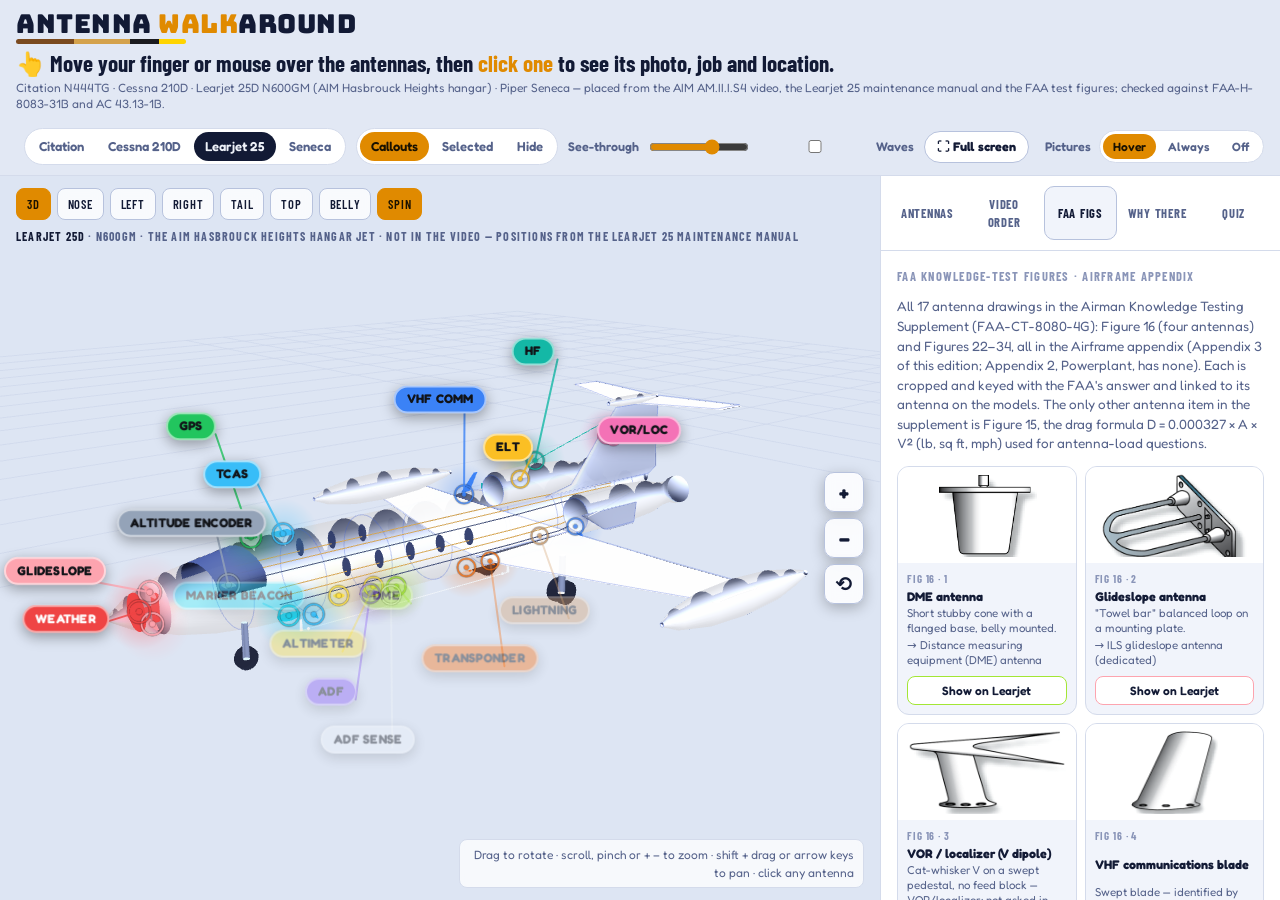
==== index.html @ d00ebe27 "Quiz: A·B·C options no longer give the answer away by length - Every option loses its trailing full " ====
<!doctype html>
<html lang="en">
<head>
<meta charset="utf-8">
<meta name="viewport" content="width=device-width, initial-scale=1, viewport-fit=cover">
<meta name="description" content="Interactive 3D antenna walkaround for AMT students: Cessna Citation, Cessna 210D, Learjet 25D N600GM and Piper Seneca with every FAA knowledge-test antenna figure, explanations checked against FAA-H-8083-31B and AC 43.13-1B, and an FAA-style quiz.">
<meta name="theme-color" content="#0a0f1f">
<meta name="color-scheme" content="dark light">
<title>Antenna Walkaround</title>
<link rel="preconnect" href="https://fonts.googleapis.com">
<link rel="preconnect" href="https://fonts.gstatic.com" crossorigin>
<link rel="stylesheet" href="https://fonts.googleapis.com/css2?family=Bungee&family=Fredoka:wght@400;500;600;700&family=Barlow+Condensed:wght@500;600;700&display=swap">
<style>
/* Layout concept: hangar-floor 3D stage on the left (switchable Citation / Cessna 210D / Seneca),
   clipboard panel on the right with tabs: Antennas / Lecture order / Why there / Quiz. Phone: stage on top, panel below. */
:root{
  --bg:#0a0f1f; --bg2:#0f1730; --panel:#131c35; --panel2:#1a2546; --line:#2a3864; --line2:#3b4d85;
  --fg:#eef2ff; --muted:#a4afd1; --faint:#6d7aa6;
  --accent:#ffb020; --accent-ink:#1a1200;
  --scene-bg:#0b1226; --grid1:#2a3b6e; --grid2:#1a2750; --blue-line:#7fa0ff;
  --gold:#d4a24c; --brown:#7a4a1f; --ink:#1b1b1f; --cessna-yellow:#ffd400;
  --ok:#2ed573; --bad:#ff4d6d;
  --f-display:"Bungee","Arial Black",Impact,sans-serif;
  --f-ui:"Fredoka","Nunito","Segoe UI",system-ui,sans-serif;
  --f-panel:"Barlow Condensed","Arial Narrow",Arial,sans-serif;
  --shadow:0 10px 30px rgba(0,0,0,.45);
  color-scheme:dark;
}
@media (prefers-color-scheme: light){
  :root:not([data-theme="dark"]){
    --bg:#edf1f8; --bg2:#e2e8f4; --panel:#ffffff; --panel2:#f1f4fb; --line:#d4dbeb; --line2:#b7c2dd;
    --fg:#121a35; --muted:#55628a; --faint:#8a95b8;
    --accent:#e08a00; --accent-ink:#1a1200;
    --scene-bg:#dde5f3; --grid1:#b4c1dd; --grid2:#c9d3e8; --blue-line:#3b5bd6;
    --shadow:0 10px 30px rgba(20,30,70,.15);
    color-scheme:light;
  }
}
:root[data-theme="light"]{
  --bg:#edf1f8; --bg2:#e2e8f4; --panel:#ffffff; --panel2:#f1f4fb; --line:#d4dbeb; --line2:#b7c2dd;
  --fg:#121a35; --muted:#55628a; --faint:#8a95b8;
  --accent:#e08a00; --accent-ink:#1a1200;
  --scene-bg:#dde5f3; --grid1:#b4c1dd; --grid2:#c9d3e8; --blue-line:#3b5bd6;
  --shadow:0 10px 30px rgba(20,30,70,.15);
  color-scheme:light;
}
*{box-sizing:border-box}
[hidden]{display:none!important}
img{max-width:100%}
html,body{height:100%}
body{margin:0;background:var(--bg);color:var(--fg);font-family:var(--f-ui);font-size:15px;line-height:1.45;-webkit-font-smoothing:antialiased}
button{font:inherit;color:inherit}
button:focus-visible,[tabindex]:focus-visible,input:focus-visible{outline:3px solid var(--accent);outline-offset:2px}
.app{height:100%;display:grid;grid-template-rows:auto minmax(0,1fr);grid-template-columns:minmax(0,1fr) 400px;grid-template-areas:"top top" "stage panel"}
.top{grid-area:top;display:flex;align-items:center;gap:16px;flex-wrap:wrap;padding-block:10px;padding-left:max(16px,env(safe-area-inset-left,0px));padding-right:max(16px,env(safe-area-inset-right,0px));background:var(--bg2);border-bottom:1px solid var(--line)}
.brand{display:flex;flex-direction:column;gap:2px;min-width:0}
.brand h1{margin:0;font-family:var(--f-display);font-weight:400;font-size:clamp(18px,2.2vw,26px);letter-spacing:.02em;line-height:1.05;text-wrap:balance}
.brand h1 span{color:var(--accent)}
.stripe{height:5px;width:170px;border-radius:3px;background:linear-gradient(90deg,var(--brown) 0 34%,var(--gold) 34% 67%,var(--ink) 67% 84%,var(--cessna-yellow) 84%)}
.brand .howto{margin:4px 0 0;font-family:var(--f-panel);font-weight:700;font-size:clamp(17px,2.1vw,23px);line-height:1.2;color:var(--fg)}
.brand .howto b{color:var(--accent)}
.brand small{color:var(--muted);font-size:12px;line-height:1.35}
.topctl{margin-left:auto;display:flex;gap:10px;align-items:center;flex-wrap:wrap}
.seg{display:inline-flex;background:var(--panel);border:1px solid var(--line);border-radius:999px;padding:3px;gap:2px}
.seg button{border:0;background:transparent;border-radius:999px;padding:5px 11px;font-weight:600;font-size:13px;color:var(--muted);cursor:pointer;white-space:nowrap}
.seg button[aria-pressed="true"]{background:var(--accent);color:var(--accent-ink)}
.seg.ac button[aria-pressed="true"]{background:var(--fg);color:var(--bg)}
.range{display:flex;align-items:center;gap:8px;font-size:12.5px;color:var(--muted);font-weight:600}
.range input{width:100px;accent-color:var(--accent)}
.stagewrap{grid-area:stage;min-height:0;display:grid;grid-template-columns:minmax(0,1fr)}
.stage{position:relative;min-height:0;background:var(--scene-bg);overflow:hidden;touch-action:none}
.stage canvas{display:block;width:100%;height:100%}
/* scroll rails: the 3D stage swallows every finger-drag and wheel, so on stacked (phone / portrait tablet / narrow window)
   layouts the strips at its left and right edges stay ordinary page scrollers — swipe or wheel on them, drag the thumb,
   or tap ▲ / ▼ QUIZ. Hidden in the side-by-side layout, where the page itself does not scroll. */
.rail{display:none}
.stagewrap.rails{grid-template-columns:auto minmax(0,1fr) auto}
.stagewrap.rails .rail{display:flex;flex-direction:column;align-items:stretch;width:calc(28px + var(--rail-inset,0px));padding-inline:0;background:var(--bg2);touch-action:pan-y;user-select:none;-webkit-user-select:none;overscroll-behavior:contain;position:relative;z-index:1}
.rail.left{--rail-inset:env(safe-area-inset-left,0px);padding-left:env(safe-area-inset-left,0px);border-right:1px solid var(--line)}
.rail.right{--rail-inset:env(safe-area-inset-right,0px);padding-right:env(safe-area-inset-right,0px);border-left:1px solid var(--line)}
.rail button{border:0;background:transparent;color:var(--fg);cursor:pointer;display:flex;flex-direction:column;align-items:center;justify-content:center;gap:2px;padding:6px 0;min-height:44px;font-size:15px;line-height:1;touch-action:manipulation}
.rail button:hover{color:var(--accent)}
.rail button i{font-style:normal;font-family:var(--f-panel);font-weight:700;font-size:9.5px;letter-spacing:.08em;color:var(--accent);writing-mode:vertical-rl;text-orientation:upright;line-height:1}
.rail .track{flex:1;min-height:60px;position:relative;width:10px;margin:2px auto;border-radius:999px;background:color-mix(in srgb,var(--line) 75%,transparent);cursor:pointer}
.rail .thumb{position:absolute;left:-5px;right:-5px;top:0;height:44px;border-radius:999px;background:var(--accent);color:var(--accent-ink);display:grid;place-items:center;font-size:13px;font-weight:700;line-height:1;touch-action:none;cursor:grab;box-shadow:0 2px 8px rgba(0,0,0,.3);will-change:transform}
.rail .thumb.drag{cursor:grabbing;filter:brightness(1.1)}
.rail .thumb::before{content:"⇕"}
@media (hover:hover){ .rail .track:hover .thumb{filter:brightness(1.08)} }
.labels{position:absolute;inset:0;pointer-events:none;overflow:hidden}
.leaders{position:absolute;inset:0;width:100%;height:100%;pointer-events:none}
.callout{position:absolute;left:0;top:0;pointer-events:auto;cursor:pointer;display:flex;align-items:center;gap:8px;padding:3px 11px 3px 4px;border-radius:999px;background:var(--co,#fff);color:var(--ink2,#111);font-weight:700;font-size:12.5px;letter-spacing:.02em;white-space:nowrap;box-shadow:0 4px 14px rgba(0,0,0,.35);border:2px solid rgba(255,255,255,.55);transition:opacity .25s;will-change:transform}
.callout .dot{width:10px;height:10px;border-radius:50%;background:#fff;box-shadow:0 0 0 2px rgba(0,0,0,.25),0 0 10px #fff}
.callout .thumb{width:48px;height:34px;object-fit:contain;background:rgba(255,255,255,.9);border-radius:7px;padding:2px;opacity:.94;flex:none;filter:contrast(1.15)}
.callout .thumb.video{object-fit:cover;padding:0}
.labels.nothumb .thumb{display:none}
.pics{display:flex;align-items:center;gap:8px;font-size:12.5px;color:var(--muted);font-weight:600;margin-left:6px}
.fsbtn{border:1px solid var(--line2);background:var(--panel);color:var(--fg);border-radius:999px;padding:6px 12px;font-weight:700;font-size:12.5px;cursor:pointer;white-space:nowrap}
.fsbtn:hover{border-color:var(--accent)}
:fullscreen .fsbtn,:-webkit-full-screen .fsbtn{border-color:var(--accent)}
/* hover mode: the pill shows only the name; the picture pops up above it while the mouse is over the pill or the antenna */
.labels.hoverthumb .callout{padding-left:11px}
.labels.hoverthumb .callout .thumb{position:absolute;left:50%;bottom:calc(100% + 8px);width:104px;height:74px;transform:translate(-50%,8px) scale(.9);opacity:0;pointer-events:none;transition:opacity .16s ease,transform .16s ease;border:2px solid #fff;box-shadow:0 10px 26px rgba(0,0,0,.45);background:#fff;z-index:2}
.labels.hoverthumb .callout:hover .thumb,.labels.hoverthumb .callout.hot .thumb,.labels.hoverthumb .callout:focus-visible .thumb{opacity:1;transform:translate(-50%,0) scale(1)}
.labels.hoverthumb .callout:hover,.labels.hoverthumb .callout.hot{z-index:4}
.callout.hot{outline:2px solid #fff;outline-offset:1px}
.callout.far{opacity:.4}
.callout.dim{opacity:.35}
.callout.dim.far{opacity:.2}
.callout.sel{outline:3px solid #fff;outline-offset:1px}
.hud{position:absolute;inset:0;pointer-events:none;display:flex;align-items:flex-end;justify-content:space-between;gap:12px;padding-top:84px;padding-bottom:12px;padding-left:max(16px,env(safe-area-inset-left,0px));padding-right:max(16px,env(safe-area-inset-right,0px))}
.hud>*{height:100%;min-height:0;display:flex;align-items:flex-end;pointer-events:none}
.card,.qhud{pointer-events:auto}
.views{position:absolute;top:12px;left:max(16px,env(safe-area-inset-left,0px));display:flex;flex-wrap:wrap;gap:6px;max-width:calc(100% - 32px)}
.views button{border:1px solid var(--line2);background:color-mix(in srgb,var(--panel) 80%,transparent);backdrop-filter:blur(6px);color:var(--fg);border-radius:8px;padding:6px 10px;font-family:var(--f-panel);font-weight:600;letter-spacing:.06em;text-transform:uppercase;font-size:12.5px;cursor:pointer}
.views button:hover{border-color:var(--accent)}
.views button[aria-pressed="true"]{background:var(--accent);color:var(--accent-ink);border-color:var(--accent)}
.acname{position:absolute;top:52px;left:max(16px,env(safe-area-inset-left,0px));font-family:var(--f-panel);font-weight:700;letter-spacing:.1em;text-transform:uppercase;font-size:12px;color:var(--muted);pointer-events:none}
.acname b{color:var(--fg)}
.acphotos{display:grid;grid-template-columns:1fr 1fr;gap:8px}
.acphotos figure{margin:0;display:grid;gap:4px}
.acphotos img{width:100%;border-radius:8px;border:1px solid var(--line2);display:block}
.acphotos figcaption{font-size:11px;color:var(--faint);line-height:1.3}
.card .vid.mm{border-left:3px solid var(--accent);padding-left:8px}
.card .bq{margin:0;padding-left:16px;display:grid;gap:5px;font-size:12px;color:var(--muted);line-height:1.45}
.card .bq li::marker{color:var(--accent)}
.stage.quizon .hint{display:none}
.nogl{position:absolute;inset:0;display:grid;place-items:center;padding:24px;text-align:center;font-size:16px;color:var(--fg);background:var(--bg)}
.navctl{position:absolute;right:max(16px,env(safe-area-inset-right,0px));top:50%;transform:translateY(-50%);display:grid;gap:6px;z-index:2}
.navctl button{width:40px;height:40px;border-radius:10px;border:1px solid var(--line2);background:color-mix(in srgb,var(--panel) 85%,transparent);backdrop-filter:blur(6px);color:var(--fg);font-size:20px;font-weight:700;cursor:pointer;display:grid;place-items:center;box-shadow:0 4px 14px rgba(0,0,0,.25)}
.navctl button:hover{border-color:var(--accent)}
.hint{position:absolute;bottom:12px;right:max(16px,env(safe-area-inset-right,0px));max-width:min(46%,420px);text-align:right;pointer-events:none;font-size:12px;color:var(--muted);background:color-mix(in srgb,var(--panel) 75%,transparent);border:1px solid var(--line);border-radius:8px;padding:6px 9px;backdrop-filter:blur(6px)}
.card{width:min(390px,100%);background:color-mix(in srgb,var(--panel) 94%,transparent);backdrop-filter:blur(10px);border:1px solid var(--line2);border-radius:16px;box-shadow:var(--shadow);overflow:hidden;max-height:min(100%,520px);display:flex;flex-direction:column;min-height:0}
.card header{display:flex;align-items:center;gap:10px;padding:10px 12px;background:var(--co);color:var(--ink2);flex:none}
.card header .dot{width:14px;height:14px;border-radius:50%;background:#fff;box-shadow:0 0 12px #fff}
.card header h2{margin:0;font-size:16px;font-weight:700;flex:1;min-width:0;line-height:1.2}
.card header button{border:0;background:rgba(0,0,0,.22);color:inherit;width:36px;height:36px;border-radius:50%;cursor:pointer;font-size:20px;line-height:1;flex:none}
.card .body{padding:10px 12px 14px;overflow:auto;-webkit-overflow-scrolling:touch;display:grid;gap:8px;font-size:13.5px;min-height:0}
.card .loc{font-weight:700;font-size:14px;line-height:1.3;color:var(--fg)}
.card .loc::before{content:"Location · ";font-family:var(--f-panel);font-weight:700;letter-spacing:.08em;text-transform:uppercase;font-size:11.5px;color:var(--faint)}
.card .meta{display:flex;flex-wrap:wrap;gap:6px}
.card .meta span{font-family:var(--f-panel);font-weight:600;letter-spacing:.05em;text-transform:uppercase;font-size:11.5px;padding:3px 8px;border-radius:6px;background:var(--panel2);border:1px solid var(--line);color:var(--muted)}
.card .meta span.tx{color:var(--accent);border-color:var(--accent)}
.card .row{display:grid;grid-template-columns:62px minmax(0,1fr);gap:8px;align-items:start}
.card .row b{font-family:var(--f-panel);font-weight:700;letter-spacing:.08em;text-transform:uppercase;font-size:11.5px;color:var(--faint);padding-top:2px}
.card .vid{border-left:3px solid var(--accent);padding:6px 10px;background:color-mix(in srgb,var(--accent) 10%,transparent);border-radius:0 8px 8px 0;font-size:13px}
.card .acts{display:flex;gap:8px;flex-wrap:wrap}
.card .acts button{border:1px solid var(--line2);background:var(--panel2);border-radius:8px;padding:6px 10px;font-weight:600;font-size:12.5px;cursor:pointer}
.qhud{background:color-mix(in srgb,var(--panel) 92%,transparent);backdrop-filter:blur(10px);border:1px solid var(--line2);border-radius:14px;padding:10px 14px;box-shadow:var(--shadow);max-width:420px;display:grid;gap:6px}
.qhud .q{font-weight:700;font-size:16px}
.qhud .q em{font-style:normal;color:var(--accent)}
.qhud .fb{font-size:13px;min-height:1.3em;color:var(--muted)}
.qhud .fb.ok{color:var(--ok)} .qhud .fb.bad{color:var(--bad)}
.qhud .bar{height:6px;background:var(--panel2);border-radius:3px;overflow:hidden}
.qhud .bar i{display:block;height:100%;background:var(--accent);width:0;transition:width .3s}
.panel{grid-area:panel;min-height:0;display:flex;flex-direction:column;background:var(--panel);border-left:1px solid var(--line)}
.tabs{display:flex;gap:4px;padding:10px;padding-right:max(10px,env(safe-area-inset-right,0px));border-bottom:1px solid var(--line);background:var(--panel)}
.tabs button{flex:1;border:1px solid transparent;background:transparent;border-radius:10px;padding:8px 4px;font-family:var(--f-panel);font-weight:700;letter-spacing:.06em;text-transform:uppercase;font-size:12.5px;color:var(--muted);cursor:pointer}
.tabs button[aria-selected="true"]{background:var(--panel2);color:var(--fg);border-color:var(--line2)}
.tabpane{flex:1;min-height:0;overflow:auto;padding-block:12px;padding-left:16px;padding-right:max(16px,env(safe-area-inset-right,0px));display:grid;gap:12px;align-content:start}
.tabpane h3{margin:4px 0 0;font-family:var(--f-panel);font-weight:700;letter-spacing:.1em;text-transform:uppercase;font-size:12.5px;color:var(--faint)}
.tabpane p{margin:0;color:var(--muted);font-size:13.5px}
.alist{display:grid;gap:6px;margin:0;padding:0;list-style:none}
.alist button{width:100%;display:grid;grid-template-columns:30px minmax(0,1fr) auto;gap:10px;align-items:center;text-align:left;border:1px solid var(--line);background:var(--panel2);border-radius:12px;padding:8px 10px;cursor:pointer}
.alist button:hover{border-color:var(--co)}
.alist button[aria-pressed="true"]{border-color:var(--co);box-shadow:inset 0 0 0 1px var(--co)}
.alist .ic{width:30px;height:30px;border-radius:8px;background:var(--co);display:grid;place-items:center}
.alist .ic svg{width:22px;height:22px;display:block}
.alist .nm{font-weight:700;font-size:13.5px;line-height:1.2}
.alist .lc{color:var(--muted);font-size:12px}
.alist .side{font-family:var(--f-panel);font-weight:700;font-size:11.5px;letter-spacing:.06em;text-transform:uppercase;color:var(--muted);background:var(--panel);border:1px solid var(--line);border-radius:6px;padding:2px 6px;white-space:nowrap}
.order{margin:0;padding:0;list-style:none;display:grid;gap:6px;counter-reset:n}
.order li{display:grid;grid-template-columns:26px minmax(0,1fr) auto;gap:8px;align-items:center;counter-increment:n;border:1px solid var(--line);border-radius:10px;padding:6px 8px;background:var(--panel2)}
.order li::before{content:counter(n,decimal-leading-zero);font-family:var(--f-panel);font-weight:700;color:var(--faint);font-size:13px}
.order .t{font-weight:600;font-size:13px;line-height:1.2}
.order .t small{display:block;color:var(--muted);font-weight:400;font-size:12px}
.order .t .thumb{float:right;width:64px;height:44px;object-fit:cover;border-radius:6px;margin:0 0 4px 8px;background:#fff}
.order button{border:1px solid var(--line2);background:var(--panel);border-radius:8px;padding:4px 8px;font-size:12px;font-weight:600;cursor:pointer;white-space:nowrap}
.rules{display:grid;gap:8px}
.rule{display:grid;grid-template-columns:44px minmax(0,1fr);gap:10px;align-items:start;border:1px solid var(--line);border-radius:12px;padding:10px;background:var(--panel2)}
.rule .k{font-family:var(--f-display);font-size:20px;line-height:1;color:var(--accent)}
.rule b{display:block;font-size:13.5px}
.rule span{color:var(--muted);font-size:12.5px}
.figgrid{display:grid;grid-template-columns:repeat(auto-fill,minmax(160px,1fr));gap:8px}
.fig{border:1px solid var(--line);border-radius:12px;background:var(--panel2);overflow:hidden;display:grid;grid-template-rows:auto 1fr auto}
.fig .im{background:#fff;display:grid;place-items:center;height:96px;padding:6px}
.fig .im img{max-height:84px;max-width:100%;width:auto;height:auto}
.fig .tx{padding:8px 9px 4px;display:grid;gap:2px}
.fig .fn{font-family:var(--f-panel);font-weight:700;letter-spacing:.08em;text-transform:uppercase;font-size:11px;color:var(--faint)}
.fig b{font-size:12.5px;line-height:1.2}
.fig small{color:var(--muted);font-size:11.5px;line-height:1.3}
.fig .go{margin:4px 9px 9px;border:1px solid var(--co,var(--line2));background:var(--panel);border-radius:8px;padding:5px 8px;font-size:12px;font-weight:600;cursor:pointer}
.fig .go[disabled]{opacity:.45;cursor:default}
.alist .new{font-family:var(--f-panel);font-weight:700;font-size:10.5px;letter-spacing:.06em;text-transform:uppercase;color:var(--accent-ink);background:var(--accent);border-radius:5px;padding:1px 5px;margin-left:6px;vertical-align:middle}
.card .media{display:flex;gap:8px;overflow-x:auto;padding:2px 0 6px;scroll-snap-type:x proximity;min-height:186px;flex:none}
.card .media figure.alike img{outline:2px dashed #f59e0b;outline-offset:-2px}
.card .media figure.alike figcaption b{color:#f59e0b}
.card .media figure{margin:0;flex:0 0 164px;height:172px;background:#fff;color:#1e293b;border-radius:10px;padding:6px;display:grid;grid-template-rows:88px minmax(0,1fr);gap:5px;scroll-snap-align:start}
.card .media figcaption{overflow:hidden}
.card .media figure.video{background:#0f172a;color:#e2e8f0}
.card .media img{max-height:88px;max-width:100%;width:auto;height:auto;margin:auto;display:block;object-fit:contain;border-radius:6px}
.card .media figcaption{font-size:10.5px;line-height:1.25;font-weight:600}
.card .media figcaption i{display:block;font-style:normal;font-weight:400;opacity:.8}
.shapes{display:grid;grid-template-columns:repeat(auto-fill,minmax(150px,1fr));gap:8px}
.shape{border:1px solid var(--line);border-radius:10px;padding:8px;background:var(--panel2);display:grid;grid-template-columns:34px minmax(0,1fr);gap:8px;align-items:center}
.shape svg{width:34px;height:34px}
.shape b{font-size:12.5px;display:block}
.shape span{font-size:11.5px;color:var(--muted)}
.lam{display:grid;gap:4px}
.lam .r{display:grid;grid-template-columns:92px minmax(0,1fr) 70px;gap:8px;align-items:center;font-size:12.5px}
.lam .r i{display:block;height:8px;border-radius:4px;background:var(--co)}
.lam .r b{font-family:var(--f-panel);font-weight:700;letter-spacing:.05em;text-transform:uppercase;font-size:11.5px;color:var(--muted)}
.lam .r em{font-style:normal;font-variant-numeric:tabular-nums;color:var(--muted);text-align:right;font-size:12px}
.qset{display:grid;gap:8px;font-size:13px}
.qrow{display:flex;gap:10px;align-items:center;flex-wrap:wrap}
.ql{font-family:var(--f-panel);font-weight:700;letter-spacing:.08em;text-transform:uppercase;font-size:11px;color:var(--muted);min-width:72px}
.seg.mini button{padding:4px 10px;font-size:12px}
.qchecks{display:flex;gap:10px 12px;flex-wrap:wrap}
.qchecks label{display:flex;gap:5px;align-items:center;font-size:12.5px;color:var(--muted)}
.qchecks input{accent-color:var(--accent)}
.qpanel{display:grid;gap:10px}
.qcard{background:var(--panel2);border:1px solid var(--line2);border-radius:12px;padding:12px;display:grid;gap:10px}
.qcard .qn{font-family:var(--f-panel);font-weight:700;letter-spacing:.08em;text-transform:uppercase;font-size:11px;color:var(--muted)}
.qcard .qn .tagc{color:var(--accent)}
.qcard .qp{font-weight:700;font-size:15px;line-height:1.35}
.qcard .qp em{font-style:normal;color:var(--accent)}
.qcard .qp q{display:block;font-style:italic;color:var(--muted);margin-top:4px;font-weight:500;quotes:none}
.qcard .qp .pinq{display:inline-grid;place-items:center;width:22px;height:22px;border-radius:50%;background:var(--accent);color:var(--accent-ink);font-family:var(--f-display);font-size:14px;vertical-align:middle}
.qcard .qfig{background:#fff;border-radius:10px;padding:8px;display:grid;place-items:center}
.qcard .qfig img{max-height:150px;max-width:100%;object-fit:contain}
.qcard .qfig.grid{grid-template-columns:1fr 1fr;gap:6px}
.qcard .qfig.grid figure{margin:0;display:grid;grid-template-rows:84px auto;gap:2px;place-items:center;width:100%}
.qcard .qfig.grid img{max-height:84px}
.qcard .qfig.grid figcaption{font-family:var(--f-display);font-size:16px;color:#1e293b}
.qhint{font-size:13px;color:var(--muted);line-height:1.45}
.choices{display:grid;gap:6px}
.choices button{display:flex;gap:10px;align-items:flex-start;text-align:left;border:1px solid var(--line2);background:var(--panel);color:var(--fg);border-radius:10px;padding:9px 10px;font-size:13.5px;cursor:pointer;line-height:1.35}
.choices button b{font-family:var(--f-display);color:var(--accent);min-width:18px}
.choices button:hover:not(:disabled){border-color:var(--accent)}
.choices button.ok{border-color:var(--ok);background:color-mix(in srgb,var(--ok) 18%,var(--panel))}
.choices button.bad{border-color:var(--bad);background:color-mix(in srgb,var(--bad) 18%,var(--panel))}
.choices button:disabled{cursor:default}
.qfb{font-size:13.5px;line-height:1.45;font-weight:600;min-height:0}
.qfb:empty{display:none}
.qfb.ok{color:var(--ok)} .qfb.bad{color:var(--bad)}
.qex{font-size:13px;color:var(--muted);line-height:1.5;border-left:3px solid var(--accent);padding-left:8px}
.qex b{color:var(--fg)}
.qacts{display:flex;gap:8px;flex-wrap:wrap}
#pane-quiz.running .qset,#pane-quiz.running>p{display:none}
.qhud.slim{max-width:min(360px,calc(100% - 8px));padding:8px 12px;gap:4px}
.qhud.slim .q{font-size:13.5px} .qhud.slim .fb{font-size:12px}
.qhud .qacts.right{justify-content:flex-end;margin-top:2px}
.qhud.slim .qacts.right:not(:has(button:not([hidden]))){display:none}
.qhud .choices button{padding:6px 8px;font-size:12.5px;line-height:1.3;background:var(--panel2)}
.qhud .qfig{padding:5px;border-radius:8px} .qhud .qfig img{max-height:84px} .qhud .qfig.grid img{max-height:60px} .qhud .qfig.grid figure{grid-template-rows:60px auto}
.qhud .btn.mini{padding:6px 10px;font-size:12.5px;border-radius:8px}
.qhud .qacts:empty{display:none}
.qpin{position:absolute;left:0;top:0;width:40px;height:40px;border-radius:50%;background:var(--accent);color:var(--accent-ink);font-family:var(--f-display);font-size:24px;display:grid;place-items:center;pointer-events:none;animation:qpulse 1.2s ease-in-out infinite;z-index:3}
@keyframes qpulse{0%,100%{box-shadow:0 0 0 4px color-mix(in srgb,var(--accent) 45%,transparent),0 8px 24px rgba(0,0,0,.35)}50%{box-shadow:0 0 0 16px color-mix(in srgb,var(--accent) 0%,transparent),0 8px 24px rgba(0,0,0,.35)}}
.score{display:flex;gap:10px;align-items:baseline}
.score .big{font-family:var(--f-display);font-size:34px;color:var(--accent);line-height:1}
.btn{border:0;background:var(--accent);color:var(--accent-ink);border-radius:10px;padding:10px 14px;font-weight:700;font-size:14px;cursor:pointer}
.btn.sec{background:var(--panel2);color:var(--fg);border:1px solid var(--line2)}
.foot{font-size:11.5px;color:var(--faint);border-top:1px solid var(--line);padding-top:10px}
.foot a{color:var(--muted)}
.stackedonly{display:none}
@media (max-width: 920px){
  html,body{height:auto}
  .stackedonly{display:inline-block}
  .app{height:auto;grid-template-columns:minmax(0,1fr);grid-template-rows:auto auto auto;grid-template-areas:"top" "stage" "panel"}
  .stage{height:min(64vh,560px);min-height:400px}
  .panel{border-left:0;border-top:1px solid var(--line);min-height:100vh;min-height:100svh} /* a full screen of its own, so ▼ QUIZ can scroll the aircraft right off the top */
  .tabpane{overflow:visible;padding-left:max(16px,env(safe-area-inset-left,0px))}
  .tabs{padding-left:max(10px,env(safe-area-inset-left,0px))}
  .card{max-height:min(100%, calc(64vh - 110px))}
  .callout{font-size:11.5px;padding:3px 8px 3px 5px}
  .hint{display:none}
  .range input{width:80px}
}
@media (max-width: 600px){ .acname{display:none} .hud{padding-top:96px} }
@media (prefers-reduced-motion: reduce){ .callout{transition:none} }
</style>
</head>
<body>
<noscript><p style="font:16px system-ui;padding:24px;text-align:center">This page needs JavaScript for the 3D model and quiz.</p></noscript>


<div class="app">
  <header class="top">
    <div class="brand">
      <h1>ANTENNA <span>WALK</span>AROUND</h1>
      <div class="stripe" aria-hidden="true"></div>
      <p class="howto"><span aria-hidden="true">👆</span> Move your finger or mouse over the antennas, then <b>click one</b> to see its photo, job and location.</p>
      <small>Citation N444TG · Cessna 210D · Learjet 25D N600GM (AIM Hasbrouck Heights hangar) · Piper Seneca — placed from the AIM AM.II.I.S4 video, the Learjet 25 maintenance manual and the FAA test figures; checked against FAA-H-8083-31B and AC 43.13-1B.</small>
    </div>
    <div class="topctl">
      <div class="seg ac" role="group" aria-label="Aircraft" id="acSeg">
        <button type="button" data-ac="citation" aria-pressed="false">Citation</button>
        <button type="button" data-ac="c210" aria-pressed="false">Cessna 210D</button>
        <button type="button" data-ac="learjet" aria-pressed="true">Learjet 25</button>
        <button type="button" data-ac="seneca" aria-pressed="false">Seneca</button>
      </div>
      <div class="seg" role="group" aria-label="Callouts">
        <button type="button" data-co="all" aria-pressed="true">Callouts</button>
        <button type="button" data-co="focus" aria-pressed="false">Selected</button>
        <button type="button" data-co="none" aria-pressed="false">Hide</button>
      </div>
      <label class="range">See-through <input id="opacity" type="range" min="12" max="90" value="63" aria-label="Airframe transparency"></label>
      <label class="range"><input id="pings" type="checkbox" aria-label="Animate radio waves"> Waves</label>
      <button type="button" class="fsbtn" id="fsBtn" title="Full screen">⛶ Full screen</button>
      <div class="pics"><span>Pictures</span><div class="seg mini" role="group" aria-label="Pictures on the callouts"><button type="button" data-pic="hover" aria-pressed="true">Hover</button><button type="button" data-pic="always" aria-pressed="false">Always</button><button type="button" data-pic="off" aria-pressed="false">Off</button></div></div>
    </div>
  </header>

  <div class="stagewrap" id="stagewrap">
  <div class="rail left" aria-label="Page scroll bar (swipe here to scroll past the aircraft)">
    <button type="button" class="railup" aria-label="Scroll to the top of the page" title="Top">▲</button>
    <div class="track" aria-hidden="true"><div class="thumb"></div></div>
    <button type="button" class="raildn" aria-label="Scroll down to the Quiz tab" title="Quiz">▼<i>QUIZ</i></button>
  </div>
  <section class="stage" id="stage" aria-label="3D aircraft model">
    <canvas id="c"></canvas>
    <svg class="leaders" id="leaders" aria-hidden="true"></svg>
    <div class="labels" id="labels"></div>
    <div class="qpin" id="qpin" hidden>?</div>
    <div class="views" role="group" aria-label="Camera views">
      <button type="button" data-view="iso" aria-pressed="true">3D</button>
      <button type="button" data-view="nose">Nose</button>
      <button type="button" data-view="left">Left</button>
      <button type="button" data-view="right">Right</button>
      <button type="button" data-view="tail">Tail</button>
      <button type="button" data-view="top">Top</button>
      <button type="button" data-view="belly">Belly</button>
      <button type="button" id="spin" aria-pressed="true">Spin</button>
    </div>
    <div class="acname" id="acname"></div>
    <div class="navctl" role="group" aria-label="Zoom">
      <button type="button" id="zoomIn" title="Zoom in (+ key, scroll or pinch)" aria-label="Zoom in">+</button>
      <button type="button" id="zoomOut" title="Zoom out (− key, scroll or pinch)" aria-label="Zoom out">−</button>
      <button type="button" id="zoomFit" title="Reset the view" aria-label="Reset view">⟲</button>
    </div>
    <div class="hint">Drag to rotate · scroll, pinch or + − to zoom · shift + drag or arrow keys to pan · click any antenna</div>
    <div class="hud">
      <div id="cardSlot"></div>
      <div id="quizSlot"></div>
    </div>
  </section>
  <div class="rail right" aria-label="Page scroll bar (swipe here to scroll past the aircraft)">
    <button type="button" class="railup" aria-label="Scroll to the top of the page" title="Top">▲</button>
    <div class="track" aria-hidden="true"><div class="thumb"></div></div>
    <button type="button" class="raildn" aria-label="Scroll down to the Quiz tab" title="Quiz">▼<i>QUIZ</i></button>
  </div>
  </div>

  <aside class="panel">
    <div class="tabs" role="tablist">
      <button type="button" role="tab" aria-selected="false" data-tab="list" id="tab-list">Antennas</button>
      <button type="button" role="tab" aria-selected="false" data-tab="order" id="tab-order">Video order</button>
      <button type="button" role="tab" aria-selected="true" data-tab="figs" id="tab-figs">FAA figs</button>
      <button type="button" role="tab" aria-selected="false" data-tab="why" id="tab-why">Why there</button>
      <button type="button" role="tab" aria-selected="false" data-tab="quiz" id="tab-quiz">Quiz</button>
    </div>

    <div class="tabpane" id="pane-list" role="tabpanel" aria-labelledby="tab-list" hidden>
      <h3 id="listTitle">Antennas on this aircraft · tap to fly there</h3>
      <ul class="alist" id="alist"></ul>
      <div id="acPhotos"></div>
      <div class="foot">The Citation and the 210D carry the antennas the narrator points out on them in the AIM Charlotte video; items tagged <b>FAA fig</b> were added from the knowledge-test figures. The video names only the Seneca's VOR, so the rest of the Seneca (tagged <b>typical</b>) is a normal light-twin fit placed with the FAA figures. The Learjet 25D (N600GM, the jet in the AIM Hasbrouck Heights hangar) is not in the video: it carries every antenna type from the video and the FAA figures in one airframe, each placed from the Learjet 25 maintenance manual (tagged <b>manual</b>, with the chapter quoted on the card) or at the usual retrofit spot (<b>typical</b>). It has no combined VOR/glideslope: the Learjet uses fin-side VOR/LOC half-loops plus two dedicated glideslope antennas in the radome. Names, frequencies and jobs were checked against FAA-H-8083-31B (2023) Chapter 11 and AC 43.13-1B CHG 1 Chapter 12 — each card quotes the passage it rests on. Confirm against the maintenance manual and wiring diagram before touching one.</div>
    </div>

    <div class="tabpane" id="pane-order" role="tabpanel" aria-labelledby="tab-order" hidden>
      <h3>The order the video presents them</h3>
      <p>Same sequence as the AM.II.I.S4 (BLK 6) practice. Jump straight to each one on the aircraft it was shown on.</p>
      <ol class="order" id="order"></ol>
      <div class="foot">Source: <a href="https://www.youtube.com/watch?v=kr19B7yI-0E" target="_blank" rel="noopener">AIM Supplemental Resources — Locate &amp; Identify Navigation &amp; Communication Antennas</a> (3:49, filmed at AIM Charlotte).</div>
    </div>

    <div class="tabpane" id="pane-figs" role="tabpanel" aria-labelledby="tab-figs">
      <h3>FAA knowledge-test figures · Airframe appendix</h3>
      <p>All 17 antenna drawings in the Airman Knowledge Testing Supplement (FAA-CT-8080-4G): Figure 16 (four antennas) and Figures 22–34, all in the Airframe appendix (Appendix 3 of this edition; Appendix 2, Powerplant, has none). Each is cropped and keyed with the FAA's answer and linked to its antenna on the models. The only other antenna item in the supplement is Figure 15, the drag formula D = 0.000327 × A × V² (lb, sq ft, mph) used for antenna-load questions.</p>
      <div class="figgrid" id="figgrid"></div>
      <div class="foot">Keyed answers are from the published question bank (check them against your own Prepware). Figure 23 is drawn as a TCAS directional plate, so it sits on top of the Citation as TCAS — but its key is "altitude encoder used with transponders", with "TCAS receiver" as a wrong-answer choice, so the encoder is also drawn inside the nose. There is no GPS drawing: Figure 22 looks like a GPS puck but is keyed "loop and sense antenna" (ADF) and is fitted on the Seneca belly as the combined ADF antenna.</div>
    </div>

    <div class="tabpane" id="pane-why" role="tabpanel" aria-labelledby="tab-why" hidden>
      <h3>Four rules that put every antenna where it is</h3>
      <div class="rules">
        <div class="rule"><span class="k">↑</span><div><b>Talks to the sky → on top</b><span>GPS and ELT need a clear view upward. COM 1 goes up top too for the best line of sight to towers.</span></div></div>
        <div class="rule"><span class="k">↓</span><div><b>Talks to the ground → on the belly</b><span>Transponder (ground radar), DME (ground station), marker beacon (fans rising from the runway), radio altimeter (straight down), ADF loop. COM 2 often rides underneath for coverage when the aircraft banks.</span></div></div>
        <div class="rule"><span class="k">→</span><div><b>Looks ahead → in the nose</b><span>Weather radar needs an unobstructed view forward, so it lives behind a dielectric radome. On jets the glideslope antenna usually shares the radome.</span></div></div>
        <div class="rule"><span class="k">〰</span><div><b>Long wavelength → long structure</b><span>HF (2–30 MHz) uses the whole fin as the radiator through a coupler behind the leading edge; the ADF sense antenna is a wire the length of the fuselage.</span></div></div>
      </div>
      <h3>Wavelength sets the size</h3>
      <div class="lam" id="lam"></div>
      <h3>Shape glossary</h3>
      <div class="shapes" id="shapes"></div>
      <h3>Transponder or DME?</h3>
      <p>Both are short L-band blades on the belly and people mix them up. Seen from the side, the <b>DME blade is narrower</b>; the transponder blade is the wider, stubbier one. When in doubt, follow the coax to the rack.</p>
    </div>

    <div class="tabpane" id="pane-quiz" role="tabpanel" aria-labelledby="tab-quiz" hidden>
      <h3>Quiz — tap it, or A · B · C like the FAA</h3>
      <p>Questions come from the aircraft you have selected. The model goes to the 3D view and keeps spinning (pill pictures off); callouts hide while you play. Every answer gets an explanation, and you can always show the answer and move on.</p>
      <div class="qset" id="qset">
        <div class="qrow"><span class="ql">Mode</span>
          <div class="seg mini" role="group" aria-label="Quiz mode">
            <button type="button" data-qmode="mixed" aria-pressed="true">Mixed</button>
            <button type="button" data-qmode="tap" aria-pressed="false">Tap the model</button>
            <button type="button" data-qmode="mc" aria-pressed="false">A · B · C only</button>
            <button type="button" data-qmode="bank" aria-pressed="false">Handbook 10</button>
          </div></div>
        <div class="qrow"><span class="ql">Ask about</span>
          <div class="qchecks">
            <label><input type="checkbox" data-qt="pos" checked> a position on the model</label>
            <label><input type="checkbox" data-qt="where" checked> where it is</label>
            <label><input type="checkbox" data-qt="job" checked> its job</label>
            <label><input type="checkbox" data-qt="freq" checked> frequency</label>
            <label><input type="checkbox" data-qt="fig" checked> FAA figures</label>
            <label><input type="checkbox" data-qt="bank" checked> the Handbook 10 set</label>
          </div></div>
        <div class="qrow"><span class="ql">Rounds</span>
          <div class="seg mini" role="group" aria-label="Rounds">
            <button type="button" data-qn="8" aria-pressed="false">8</button>
            <button type="button" data-qn="12" aria-pressed="true">12</button>
            <button type="button" data-qn="20" aria-pressed="false">20</button>
          </div></div>
      </div>
      <div class="score"><span class="big" id="scoreBig">–</span><span id="scoreTxt">Ready for a walkaround?</span></div>
      <div style="display:flex;gap:8px;flex-wrap:wrap">
        <button type="button" class="btn" id="quizStart">Start quiz</button>
        <button type="button" class="btn sec" id="quizStop" hidden>Stop</button>
      </div>
      <div id="qpanel" class="qpanel"></div>
      <ol id="quizLog" style="margin:0;padding-left:18px;color:var(--muted);font-size:13px;display:grid;gap:3px"></ol>
    </div>
  </aside>
</div>

<!-- three.js r128 (MIT) inlined so the page works with no CDN and even offline -->
<script>
/**
 * @license
 * Copyright 2010-2021 Three.js Authors
 * SPDX-License-Identifier: MIT
 */
!function(t,e){"object"==typeof exports&&"undefined"!=typeof module?e(exports):"function"==typeof define&&define.amd?define(["exports"],e):e((t="undefined"!=typeof globalThis?globalThis:t||self).THREE={})}(this,(function(t){"use strict";const e="128",n=100,i=300,r=301,s=302,a=303,o=304,l=306,c=307,h=1e3,u=1001,d=1002,p=1003,m=1004,f=1005,g=1006,v=1007,y=1008,x=1009,_=1012,w=1014,b=1015,M=1016,S=1020,T=1022,E=1023,A=1026,L=1027,R=33776,C=33777,P=33778,D=33779,I=35840,N=35841,B=35842,z=35843,F=37492,O=37496,H=2300,G=2301,U=2302,k=2400,V=2401,W=2402,j=2500,q=2501,X=3e3,Y=3001,Z=3007,J=3002,Q=3004,K=3005,$=3006,tt=7680,et=35044,nt=35048,it="300 es";class rt{addEventListener(t,e){void 0===this._listeners&&(this._listeners={});const n=this._listeners;void 0===n[t]&&(n[t]=[]),-1===n[t].indexOf(e)&&n[t].push(e)}hasEventListener(t,e){if(void 0===this._listeners)return!1;const n=this._listeners;return void 0!==n[t]&&-1!==n[t].indexOf(e)}removeEventListener(t,e){if(void 0===this._listeners)return;const n=this._listeners[t];if(void 0!==n){const t=n.indexOf(e);-1!==t&&n.splice(t,1)}}dispatchEvent(t){if(void 0===this._listeners)return;const e=this._listeners[t.type];if(void 0!==e){t.target=this;const n=e.slice(0);for(let e=0,i=n.length;e<i;e++)n[e].call(this,t);t.target=null}}}const st=[];for(let t=0;t<256;t++)st[t]=(t<16?"0":"")+t.toString(16);let at=1234567;const ot=Math.PI/180,lt=180/Math.PI;function ct(){const t=4294967295*Math.random()|0,e=4294967295*Math.random()|0,n=4294967295*Math.random()|0,i=4294967295*Math.random()|0;return(st[255&t]+st[t>>8&255]+st[t>>16&255]+st[t>>24&255]+"-"+st[255&e]+st[e>>8&255]+"-"+st[e>>16&15|64]+st[e>>24&255]+"-"+st[63&n|128]+st[n>>8&255]+"-"+st[n>>16&255]+st[n>>24&255]+st[255&i]+st[i>>8&255]+st[i>>16&255]+st[i>>24&255]).toUpperCase()}function ht(t,e,n){return Math.max(e,Math.min(n,t))}function ut(t,e){return(t%e+e)%e}function dt(t,e,n){return(1-n)*t+n*e}function pt(t){return 0==(t&t-1)&&0!==t}function mt(t){return Math.pow(2,Math.ceil(Math.log(t)/Math.LN2))}function ft(t){return Math.pow(2,Math.floor(Math.log(t)/Math.LN2))}var gt=Object.freeze({__proto__:null,DEG2RAD:ot,RAD2DEG:lt,generateUUID:ct,clamp:ht,euclideanModulo:ut,mapLinear:function(t,e,n,i,r){return i+(t-e)*(r-i)/(n-e)},inverseLerp:function(t,e,n){return t!==e?(n-t)/(e-t):0},lerp:dt,damp:function(t,e,n,i){return dt(t,e,1-Math.exp(-n*i))},pingpong:function(t,e=1){return e-Math.abs(ut(t,2*e)-e)},smoothstep:function(t,e,n){return t<=e?0:t>=n?1:(t=(t-e)/(n-e))*t*(3-2*t)},smootherstep:function(t,e,n){return t<=e?0:t>=n?1:(t=(t-e)/(n-e))*t*t*(t*(6*t-15)+10)},randInt:function(t,e){return t+Math.floor(Math.random()*(e-t+1))},randFloat:function(t,e){return t+Math.random()*(e-t)},randFloatSpread:function(t){return t*(.5-Math.random())},seededRandom:function(t){return void 0!==t&&(at=t%2147483647),at=16807*at%2147483647,(at-1)/2147483646},degToRad:function(t){return t*ot},radToDeg:function(t){return t*lt},isPowerOfTwo:pt,ceilPowerOfTwo:mt,floorPowerOfTwo:ft,setQuaternionFromProperEuler:function(t,e,n,i,r){const s=Math.cos,a=Math.sin,o=s(n/2),l=a(n/2),c=s((e+i)/2),h=a((e+i)/2),u=s((e-i)/2),d=a((e-i)/2),p=s((i-e)/2),m=a((i-e)/2);switch(r){case"XYX":t.set(o*h,l*u,l*d,o*c);break;case"YZY":t.set(l*d,o*h,l*u,o*c);break;case"ZXZ":t.set(l*u,l*d,o*h,o*c);break;case"XZX":t.set(o*h,l*m,l*p,o*c);break;case"YXY":t.set(l*p,o*h,l*m,o*c);break;case"ZYZ":t.set(l*m,l*p,o*h,o*c);break;default:console.warn("THREE.MathUtils: .setQuaternionFromProperEuler() encountered an unknown order: "+r)}}});class vt{constructor(t=0,e=0){this.x=t,this.y=e}get width(){return this.x}set width(t){this.x=t}get height(){return this.y}set height(t){this.y=t}set(t,e){return this.x=t,this.y=e,this}setScalar(t){return this.x=t,this.y=t,this}setX(t){return this.x=t,this}setY(t){return this.y=t,this}setComponent(t,e){switch(t){case 0:this.x=e;break;case 1:this.y=e;break;default:throw new Error("index is out of range: "+t)}return this}getComponent(t){switch(t){case 0:return this.x;case 1:return this.y;default:throw new Error("index is out of range: "+t)}}clone(){return new this.constructor(this.x,this.y)}copy(t){return this.x=t.x,this.y=t.y,this}add(t,e){return void 0!==e?(console.warn("THREE.Vector2: .add() now only accepts one argument. Use .addVectors( a, b ) instead."),this.addVectors(t,e)):(this.x+=t.x,this.y+=t.y,this)}addScalar(t){return this.x+=t,this.y+=t,this}addVectors(t,e){return this.x=t.x+e.x,this.y=t.y+e.y,this}addScaledVector(t,e){return this.x+=t.x*e,this.y+=t.y*e,this}sub(t,e){return void 0!==e?(console.warn("THREE.Vector2: .sub() now only accepts one argument. Use .subVectors( a, b ) instead."),this.subVectors(t,e)):(this.x-=t.x,this.y-=t.y,this)}subScalar(t){return this.x-=t,this.y-=t,this}subVectors(t,e){return this.x=t.x-e.x,this.y=t.y-e.y,this}multiply(t){return this.x*=t.x,this.y*=t.y,this}multiplyScalar(t){return this.x*=t,this.y*=t,this}divide(t){return this.x/=t.x,this.y/=t.y,this}divideScalar(t){return this.multiplyScalar(1/t)}applyMatrix3(t){const e=this.x,n=this.y,i=t.elements;return this.x=i[0]*e+i[3]*n+i[6],this.y=i[1]*e+i[4]*n+i[7],this}min(t){return this.x=Math.min(this.x,t.x),this.y=Math.min(this.y,t.y),this}max(t){return this.x=Math.max(this.x,t.x),this.y=Math.max(this.y,t.y),this}clamp(t,e){return this.x=Math.max(t.x,Math.min(e.x,this.x)),this.y=Math.max(t.y,Math.min(e.y,this.y)),this}clampScalar(t,e){return this.x=Math.max(t,Math.min(e,this.x)),this.y=Math.max(t,Math.min(e,this.y)),this}clampLength(t,e){const n=this.length();return this.divideScalar(n||1).multiplyScalar(Math.max(t,Math.min(e,n)))}floor(){return this.x=Math.floor(this.x),this.y=Math.floor(this.y),this}ceil(){return this.x=Math.ceil(this.x),this.y=Math.ceil(this.y),this}round(){return this.x=Math.round(this.x),this.y=Math.round(this.y),this}roundToZero(){return this.x=this.x<0?Math.ceil(this.x):Math.floor(this.x),this.y=this.y<0?Math.ceil(this.y):Math.floor(this.y),this}negate(){return this.x=-this.x,this.y=-this.y,this}dot(t){return this.x*t.x+this.y*t.y}cross(t){return this.x*t.y-this.y*t.x}lengthSq(){return this.x*this.x+this.y*this.y}length(){return Math.sqrt(this.x*this.x+this.y*this.y)}manhattanLength(){return Math.abs(this.x)+Math.abs(this.y)}normalize(){return this.divideScalar(this.length()||1)}angle(){return Math.atan2(-this.y,-this.x)+Math.PI}distanceTo(t){return Math.sqrt(this.distanceToSquared(t))}distanceToSquared(t){const e=this.x-t.x,n=this.y-t.y;return e*e+n*n}manhattanDistanceTo(t){return Math.abs(this.x-t.x)+Math.abs(this.y-t.y)}setLength(t){return this.normalize().multiplyScalar(t)}lerp(t,e){return this.x+=(t.x-this.x)*e,this.y+=(t.y-this.y)*e,this}lerpVectors(t,e,n){return this.x=t.x+(e.x-t.x)*n,this.y=t.y+(e.y-t.y)*n,this}equals(t){return t.x===this.x&&t.y===this.y}fromArray(t,e=0){return this.x=t[e],this.y=t[e+1],this}toArray(t=[],e=0){return t[e]=this.x,t[e+1]=this.y,t}fromBufferAttribute(t,e,n){return void 0!==n&&console.warn("THREE.Vector2: offset has been removed from .fromBufferAttribute()."),this.x=t.getX(e),this.y=t.getY(e),this}rotateAround(t,e){const n=Math.cos(e),i=Math.sin(e),r=this.x-t.x,s=this.y-t.y;return this.x=r*n-s*i+t.x,this.y=r*i+s*n+t.y,this}random(){return this.x=Math.random(),this.y=Math.random(),this}}vt.prototype.isVector2=!0;class yt{constructor(){this.elements=[1,0,0,0,1,0,0,0,1],arguments.length>0&&console.error("THREE.Matrix3: the constructor no longer reads arguments. use .set() instead.")}set(t,e,n,i,r,s,a,o,l){const c=this.elements;return c[0]=t,c[1]=i,c[2]=a,c[3]=e,c[4]=r,c[5]=o,c[6]=n,c[7]=s,c[8]=l,this}identity(){return this.set(1,0,0,0,1,0,0,0,1),this}copy(t){const e=this.elements,n=t.elements;return e[0]=n[0],e[1]=n[1],e[2]=n[2],e[3]=n[3],e[4]=n[4],e[5]=n[5],e[6]=n[6],e[7]=n[7],e[8]=n[8],this}extractBasis(t,e,n){return t.setFromMatrix3Column(this,0),e.setFromMatrix3Column(this,1),n.setFromMatrix3Column(this,2),this}setFromMatrix4(t){const e=t.elements;return this.set(e[0],e[4],e[8],e[1],e[5],e[9],e[2],e[6],e[10]),this}multiply(t){return this.multiplyMatrices(this,t)}premultiply(t){return this.multiplyMatrices(t,this)}multiplyMatrices(t,e){const n=t.elements,i=e.elements,r=this.elements,s=n[0],a=n[3],o=n[6],l=n[1],c=n[4],h=n[7],u=n[2],d=n[5],p=n[8],m=i[0],f=i[3],g=i[6],v=i[1],y=i[4],x=i[7],_=i[2],w=i[5],b=i[8];return r[0]=s*m+a*v+o*_,r[3]=s*f+a*y+o*w,r[6]=s*g+a*x+o*b,r[1]=l*m+c*v+h*_,r[4]=l*f+c*y+h*w,r[7]=l*g+c*x+h*b,r[2]=u*m+d*v+p*_,r[5]=u*f+d*y+p*w,r[8]=u*g+d*x+p*b,this}multiplyScalar(t){const e=this.elements;return e[0]*=t,e[3]*=t,e[6]*=t,e[1]*=t,e[4]*=t,e[7]*=t,e[2]*=t,e[5]*=t,e[8]*=t,this}determinant(){const t=this.elements,e=t[0],n=t[1],i=t[2],r=t[3],s=t[4],a=t[5],o=t[6],l=t[7],c=t[8];return e*s*c-e*a*l-n*r*c+n*a*o+i*r*l-i*s*o}invert(){const t=this.elements,e=t[0],n=t[1],i=t[2],r=t[3],s=t[4],a=t[5],o=t[6],l=t[7],c=t[8],h=c*s-a*l,u=a*o-c*r,d=l*r-s*o,p=e*h+n*u+i*d;if(0===p)return this.set(0,0,0,0,0,0,0,0,0);const m=1/p;return t[0]=h*m,t[1]=(i*l-c*n)*m,t[2]=(a*n-i*s)*m,t[3]=u*m,t[4]=(c*e-i*o)*m,t[5]=(i*r-a*e)*m,t[6]=d*m,t[7]=(n*o-l*e)*m,t[8]=(s*e-n*r)*m,this}transpose(){let t;const e=this.elements;return t=e[1],e[1]=e[3],e[3]=t,t=e[2],e[2]=e[6],e[6]=t,t=e[5],e[5]=e[7],e[7]=t,this}getNormalMatrix(t){return this.setFromMatrix4(t).invert().transpose()}transposeIntoArray(t){const e=this.elements;return t[0]=e[0],t[1]=e[3],t[2]=e[6],t[3]=e[1],t[4]=e[4],t[5]=e[7],t[6]=e[2],t[7]=e[5],t[8]=e[8],this}setUvTransform(t,e,n,i,r,s,a){const o=Math.cos(r),l=Math.sin(r);return this.set(n*o,n*l,-n*(o*s+l*a)+s+t,-i*l,i*o,-i*(-l*s+o*a)+a+e,0,0,1),this}scale(t,e){const n=this.elements;return n[0]*=t,n[3]*=t,n[6]*=t,n[1]*=e,n[4]*=e,n[7]*=e,this}rotate(t){const e=Math.cos(t),n=Math.sin(t),i=this.elements,r=i[0],s=i[3],a=i[6],o=i[1],l=i[4],c=i[7];return i[0]=e*r+n*o,i[3]=e*s+n*l,i[6]=e*a+n*c,i[1]=-n*r+e*o,i[4]=-n*s+e*l,i[7]=-n*a+e*c,this}translate(t,e){const n=this.elements;return n[0]+=t*n[2],n[3]+=t*n[5],n[6]+=t*n[8],n[1]+=e*n[2],n[4]+=e*n[5],n[7]+=e*n[8],this}equals(t){const e=this.elements,n=t.elements;for(let t=0;t<9;t++)if(e[t]!==n[t])return!1;return!0}fromArray(t,e=0){for(let n=0;n<9;n++)this.elements[n]=t[n+e];return this}toArray(t=[],e=0){const n=this.elements;return t[e]=n[0],t[e+1]=n[1],t[e+2]=n[2],t[e+3]=n[3],t[e+4]=n[4],t[e+5]=n[5],t[e+6]=n[6],t[e+7]=n[7],t[e+8]=n[8],t}clone(){return(new this.constructor).fromArray(this.elements)}}let xt;yt.prototype.isMatrix3=!0;class _t{static getDataURL(t){if(/^data:/i.test(t.src))return t.src;if("undefined"==typeof HTMLCanvasElement)return t.src;let e;if(t instanceof HTMLCanvasElement)e=t;else{void 0===xt&&(xt=document.createElementNS("http://www.w3.org/1999/xhtml","canvas")),xt.width=t.width,xt.height=t.height;const n=xt.getContext("2d");t instanceof ImageData?n.putImageData(t,0,0):n.drawImage(t,0,0,t.width,t.height),e=xt}return e.width>2048||e.height>2048?(console.warn("THREE.ImageUtils.getDataURL: Image converted to jpg for performance reasons",t),e.toDataURL("image/jpeg",.6)):e.toDataURL("image/png")}}let wt=0;class bt extends rt{constructor(t=bt.DEFAULT_IMAGE,e=bt.DEFAULT_MAPPING,n=1001,i=1001,r=1006,s=1008,a=1023,o=1009,l=1,c=3e3){super(),Object.defineProperty(this,"id",{value:wt++}),this.uuid=ct(),this.name="",this.image=t,this.mipmaps=[],this.mapping=e,this.wrapS=n,this.wrapT=i,this.magFilter=r,this.minFilter=s,this.anisotropy=l,this.format=a,this.internalFormat=null,this.type=o,this.offset=new vt(0,0),this.repeat=new vt(1,1),this.center=new vt(0,0),this.rotation=0,this.matrixAutoUpdate=!0,this.matrix=new yt,this.generateMipmaps=!0,this.premultiplyAlpha=!1,this.flipY=!0,this.unpackAlignment=4,this.encoding=c,this.version=0,this.onUpdate=null}updateMatrix(){this.matrix.setUvTransform(this.offset.x,this.offset.y,this.repeat.x,this.repeat.y,this.rotation,this.center.x,this.center.y)}clone(){return(new this.constructor).copy(this)}copy(t){return this.name=t.name,this.image=t.image,this.mipmaps=t.mipmaps.slice(0),this.mapping=t.mapping,this.wrapS=t.wrapS,this.wrapT=t.wrapT,this.magFilter=t.magFilter,this.minFilter=t.minFilter,this.anisotropy=t.anisotropy,this.format=t.format,this.internalFormat=t.internalFormat,this.type=t.type,this.offset.copy(t.offset),this.repeat.copy(t.repeat),this.center.copy(t.center),this.rotation=t.rotation,this.matrixAutoUpdate=t.matrixAutoUpdate,this.matrix.copy(t.matrix),this.generateMipmaps=t.generateMipmaps,this.premultiplyAlpha=t.premultiplyAlpha,this.flipY=t.flipY,this.unpackAlignment=t.unpackAlignment,this.encoding=t.encoding,this}toJSON(t){const e=void 0===t||"string"==typeof t;if(!e&&void 0!==t.textures[this.uuid])return t.textures[this.uuid];const n={metadata:{version:4.5,type:"Texture",generator:"Texture.toJSON"},uuid:this.uuid,name:this.name,mapping:this.mapping,repeat:[this.repeat.x,this.repeat.y],offset:[this.offset.x,this.offset.y],center:[this.center.x,this.center.y],rotation:this.rotation,wrap:[this.wrapS,this.wrapT],format:this.format,type:this.type,encoding:this.encoding,minFilter:this.minFilter,magFilter:this.magFilter,anisotropy:this.anisotropy,flipY:this.flipY,premultiplyAlpha:this.premultiplyAlpha,unpackAlignment:this.unpackAlignment};if(void 0!==this.image){const i=this.image;if(void 0===i.uuid&&(i.uuid=ct()),!e&&void 0===t.images[i.uuid]){let e;if(Array.isArray(i)){e=[];for(let t=0,n=i.length;t<n;t++)i[t].isDataTexture?e.push(Mt(i[t].image)):e.push(Mt(i[t]))}else e=Mt(i);t.images[i.uuid]={uuid:i.uuid,url:e}}n.image=i.uuid}return e||(t.textures[this.uuid]=n),n}dispose(){this.dispatchEvent({type:"dispose"})}transformUv(t){if(this.mapping!==i)return t;if(t.applyMatrix3(this.matrix),t.x<0||t.x>1)switch(this.wrapS){case h:t.x=t.x-Math.floor(t.x);break;case u:t.x=t.x<0?0:1;break;case d:1===Math.abs(Math.floor(t.x)%2)?t.x=Math.ceil(t.x)-t.x:t.x=t.x-Math.floor(t.x)}if(t.y<0||t.y>1)switch(this.wrapT){case h:t.y=t.y-Math.floor(t.y);break;case u:t.y=t.y<0?0:1;break;case d:1===Math.abs(Math.floor(t.y)%2)?t.y=Math.ceil(t.y)-t.y:t.y=t.y-Math.floor(t.y)}return this.flipY&&(t.y=1-t.y),t}set needsUpdate(t){!0===t&&this.version++}}function Mt(t){return"undefined"!=typeof HTMLImageElement&&t instanceof HTMLImageElement||"undefined"!=typeof HTMLCanvasElement&&t instanceof HTMLCanvasElement||"undefined"!=typeof ImageBitmap&&t instanceof ImageBitmap?_t.getDataURL(t):t.data?{data:Array.prototype.slice.call(t.data),width:t.width,height:t.height,type:t.data.constructor.name}:(console.warn("THREE.Texture: Unable to serialize Texture."),{})}bt.DEFAULT_IMAGE=void 0,bt.DEFAULT_MAPPING=i,bt.prototype.isTexture=!0;class St{constructor(t=0,e=0,n=0,i=1){this.x=t,this.y=e,this.z=n,this.w=i}get width(){return this.z}set width(t){this.z=t}get height(){return this.w}set height(t){this.w=t}set(t,e,n,i){return this.x=t,this.y=e,this.z=n,this.w=i,this}setScalar(t){return this.x=t,this.y=t,this.z=t,this.w=t,this}setX(t){return this.x=t,this}setY(t){return this.y=t,this}setZ(t){return this.z=t,this}setW(t){return this.w=t,this}setComponent(t,e){switch(t){case 0:this.x=e;break;case 1:this.y=e;break;case 2:this.z=e;break;case 3:this.w=e;break;default:throw new Error("index is out of range: "+t)}return this}getComponent(t){switch(t){case 0:return this.x;case 1:return this.y;case 2:return this.z;case 3:return this.w;default:throw new Error("index is out of range: "+t)}}clone(){return new this.constructor(this.x,this.y,this.z,this.w)}copy(t){return this.x=t.x,this.y=t.y,this.z=t.z,this.w=void 0!==t.w?t.w:1,this}add(t,e){return void 0!==e?(console.warn("THREE.Vector4: .add() now only accepts one argument. Use .addVectors( a, b ) instead."),this.addVectors(t,e)):(this.x+=t.x,this.y+=t.y,this.z+=t.z,this.w+=t.w,this)}addScalar(t){return this.x+=t,this.y+=t,this.z+=t,this.w+=t,this}addVectors(t,e){return this.x=t.x+e.x,this.y=t.y+e.y,this.z=t.z+e.z,this.w=t.w+e.w,this}addScaledVector(t,e){return this.x+=t.x*e,this.y+=t.y*e,this.z+=t.z*e,this.w+=t.w*e,this}sub(t,e){return void 0!==e?(console.warn("THREE.Vector4: .sub() now only accepts one argument. Use .subVectors( a, b ) instead."),this.subVectors(t,e)):(this.x-=t.x,this.y-=t.y,this.z-=t.z,this.w-=t.w,this)}subScalar(t){return this.x-=t,this.y-=t,this.z-=t,this.w-=t,this}subVectors(t,e){return this.x=t.x-e.x,this.y=t.y-e.y,this.z=t.z-e.z,this.w=t.w-e.w,this}multiply(t){return this.x*=t.x,this.y*=t.y,this.z*=t.z,this.w*=t.w,this}multiplyScalar(t){return this.x*=t,this.y*=t,this.z*=t,this.w*=t,this}applyMatrix4(t){const e=this.x,n=this.y,i=this.z,r=this.w,s=t.elements;return this.x=s[0]*e+s[4]*n+s[8]*i+s[12]*r,this.y=s[1]*e+s[5]*n+s[9]*i+s[13]*r,this.z=s[2]*e+s[6]*n+s[10]*i+s[14]*r,this.w=s[3]*e+s[7]*n+s[11]*i+s[15]*r,this}divideScalar(t){return this.multiplyScalar(1/t)}setAxisAngleFromQuaternion(t){this.w=2*Math.acos(t.w);const e=Math.sqrt(1-t.w*t.w);return e<1e-4?(this.x=1,this.y=0,this.z=0):(this.x=t.x/e,this.y=t.y/e,this.z=t.z/e),this}setAxisAngleFromRotationMatrix(t){let e,n,i,r;const s=.01,a=.1,o=t.elements,l=o[0],c=o[4],h=o[8],u=o[1],d=o[5],p=o[9],m=o[2],f=o[6],g=o[10];if(Math.abs(c-u)<s&&Math.abs(h-m)<s&&Math.abs(p-f)<s){if(Math.abs(c+u)<a&&Math.abs(h+m)<a&&Math.abs(p+f)<a&&Math.abs(l+d+g-3)<a)return this.set(1,0,0,0),this;e=Math.PI;const t=(l+1)/2,o=(d+1)/2,v=(g+1)/2,y=(c+u)/4,x=(h+m)/4,_=(p+f)/4;return t>o&&t>v?t<s?(n=0,i=.707106781,r=.707106781):(n=Math.sqrt(t),i=y/n,r=x/n):o>v?o<s?(n=.707106781,i=0,r=.707106781):(i=Math.sqrt(o),n=y/i,r=_/i):v<s?(n=.707106781,i=.707106781,r=0):(r=Math.sqrt(v),n=x/r,i=_/r),this.set(n,i,r,e),this}let v=Math.sqrt((f-p)*(f-p)+(h-m)*(h-m)+(u-c)*(u-c));return Math.abs(v)<.001&&(v=1),this.x=(f-p)/v,this.y=(h-m)/v,this.z=(u-c)/v,this.w=Math.acos((l+d+g-1)/2),this}min(t){return this.x=Math.min(this.x,t.x),this.y=Math.min(this.y,t.y),this.z=Math.min(this.z,t.z),this.w=Math.min(this.w,t.w),this}max(t){return this.x=Math.max(this.x,t.x),this.y=Math.max(this.y,t.y),this.z=Math.max(this.z,t.z),this.w=Math.max(this.w,t.w),this}clamp(t,e){return this.x=Math.max(t.x,Math.min(e.x,this.x)),this.y=Math.max(t.y,Math.min(e.y,this.y)),this.z=Math.max(t.z,Math.min(e.z,this.z)),this.w=Math.max(t.w,Math.min(e.w,this.w)),this}clampScalar(t,e){return this.x=Math.max(t,Math.min(e,this.x)),this.y=Math.max(t,Math.min(e,this.y)),this.z=Math.max(t,Math.min(e,this.z)),this.w=Math.max(t,Math.min(e,this.w)),this}clampLength(t,e){const n=this.length();return this.divideScalar(n||1).multiplyScalar(Math.max(t,Math.min(e,n)))}floor(){return this.x=Math.floor(this.x),this.y=Math.floor(this.y),this.z=Math.floor(this.z),this.w=Math.floor(this.w),this}ceil(){return this.x=Math.ceil(this.x),this.y=Math.ceil(this.y),this.z=Math.ceil(this.z),this.w=Math.ceil(this.w),this}round(){return this.x=Math.round(this.x),this.y=Math.round(this.y),this.z=Math.round(this.z),this.w=Math.round(this.w),this}roundToZero(){return this.x=this.x<0?Math.ceil(this.x):Math.floor(this.x),this.y=this.y<0?Math.ceil(this.y):Math.floor(this.y),this.z=this.z<0?Math.ceil(this.z):Math.floor(this.z),this.w=this.w<0?Math.ceil(this.w):Math.floor(this.w),this}negate(){return this.x=-this.x,this.y=-this.y,this.z=-this.z,this.w=-this.w,this}dot(t){return this.x*t.x+this.y*t.y+this.z*t.z+this.w*t.w}lengthSq(){return this.x*this.x+this.y*this.y+this.z*this.z+this.w*this.w}length(){return Math.sqrt(this.x*this.x+this.y*this.y+this.z*this.z+this.w*this.w)}manhattanLength(){return Math.abs(this.x)+Math.abs(this.y)+Math.abs(this.z)+Math.abs(this.w)}normalize(){return this.divideScalar(this.length()||1)}setLength(t){return this.normalize().multiplyScalar(t)}lerp(t,e){return this.x+=(t.x-this.x)*e,this.y+=(t.y-this.y)*e,this.z+=(t.z-this.z)*e,this.w+=(t.w-this.w)*e,this}lerpVectors(t,e,n){return this.x=t.x+(e.x-t.x)*n,this.y=t.y+(e.y-t.y)*n,this.z=t.z+(e.z-t.z)*n,this.w=t.w+(e.w-t.w)*n,this}equals(t){return t.x===this.x&&t.y===this.y&&t.z===this.z&&t.w===this.w}fromArray(t,e=0){return this.x=t[e],this.y=t[e+1],this.z=t[e+2],this.w=t[e+3],this}toArray(t=[],e=0){return t[e]=this.x,t[e+1]=this.y,t[e+2]=this.z,t[e+3]=this.w,t}fromBufferAttribute(t,e,n){return void 0!==n&&console.warn("THREE.Vector4: offset has been removed from .fromBufferAttribute()."),this.x=t.getX(e),this.y=t.getY(e),this.z=t.getZ(e),this.w=t.getW(e),this}random(){return this.x=Math.random(),this.y=Math.random(),this.z=Math.random(),this.w=Math.random(),this}}St.prototype.isVector4=!0;class Tt extends rt{constructor(t,e,n){super(),this.width=t,this.height=e,this.depth=1,this.scissor=new St(0,0,t,e),this.scissorTest=!1,this.viewport=new St(0,0,t,e),n=n||{},this.texture=new bt(void 0,n.mapping,n.wrapS,n.wrapT,n.magFilter,n.minFilter,n.format,n.type,n.anisotropy,n.encoding),this.texture.image={},this.texture.image.width=t,this.texture.image.height=e,this.texture.image.depth=1,this.texture.generateMipmaps=void 0!==n.generateMipmaps&&n.generateMipmaps,this.texture.minFilter=void 0!==n.minFilter?n.minFilter:g,this.depthBuffer=void 0===n.depthBuffer||n.depthBuffer,this.stencilBuffer=void 0!==n.stencilBuffer&&n.stencilBuffer,this.depthTexture=void 0!==n.depthTexture?n.depthTexture:null}setTexture(t){t.image={width:this.width,height:this.height,depth:this.depth},this.texture=t}setSize(t,e,n=1){this.width===t&&this.height===e&&this.depth===n||(this.width=t,this.height=e,this.depth=n,this.texture.image.width=t,this.texture.image.height=e,this.texture.image.depth=n,this.dispose()),this.viewport.set(0,0,t,e),this.scissor.set(0,0,t,e)}clone(){return(new this.constructor).copy(this)}copy(t){return this.width=t.width,this.height=t.height,this.depth=t.depth,this.viewport.copy(t.viewport),this.texture=t.texture.clone(),this.depthBuffer=t.depthBuffer,this.stencilBuffer=t.stencilBuffer,this.depthTexture=t.depthTexture,this}dispose(){this.dispatchEvent({type:"dispose"})}}Tt.prototype.isWebGLRenderTarget=!0;class Et extends Tt{constructor(t,e,n){super(t,e,n),this.samples=4}copy(t){return super.copy.call(this,t),this.samples=t.samples,this}}Et.prototype.isWebGLMultisampleRenderTarget=!0;class At{constructor(t=0,e=0,n=0,i=1){this._x=t,this._y=e,this._z=n,this._w=i}static slerp(t,e,n,i){return console.warn("THREE.Quaternion: Static .slerp() has been deprecated. Use qm.slerpQuaternions( qa, qb, t ) instead."),n.slerpQuaternions(t,e,i)}static slerpFlat(t,e,n,i,r,s,a){let o=n[i+0],l=n[i+1],c=n[i+2],h=n[i+3];const u=r[s+0],d=r[s+1],p=r[s+2],m=r[s+3];if(0===a)return t[e+0]=o,t[e+1]=l,t[e+2]=c,void(t[e+3]=h);if(1===a)return t[e+0]=u,t[e+1]=d,t[e+2]=p,void(t[e+3]=m);if(h!==m||o!==u||l!==d||c!==p){let t=1-a;const e=o*u+l*d+c*p+h*m,n=e>=0?1:-1,i=1-e*e;if(i>Number.EPSILON){const r=Math.sqrt(i),s=Math.atan2(r,e*n);t=Math.sin(t*s)/r,a=Math.sin(a*s)/r}const r=a*n;if(o=o*t+u*r,l=l*t+d*r,c=c*t+p*r,h=h*t+m*r,t===1-a){const t=1/Math.sqrt(o*o+l*l+c*c+h*h);o*=t,l*=t,c*=t,h*=t}}t[e]=o,t[e+1]=l,t[e+2]=c,t[e+3]=h}static multiplyQuaternionsFlat(t,e,n,i,r,s){const a=n[i],o=n[i+1],l=n[i+2],c=n[i+3],h=r[s],u=r[s+1],d=r[s+2],p=r[s+3];return t[e]=a*p+c*h+o*d-l*u,t[e+1]=o*p+c*u+l*h-a*d,t[e+2]=l*p+c*d+a*u-o*h,t[e+3]=c*p-a*h-o*u-l*d,t}get x(){return this._x}set x(t){this._x=t,this._onChangeCallback()}get y(){return this._y}set y(t){this._y=t,this._onChangeCallback()}get z(){return this._z}set z(t){this._z=t,this._onChangeCallback()}get w(){return this._w}set w(t){this._w=t,this._onChangeCallback()}set(t,e,n,i){return this._x=t,this._y=e,this._z=n,this._w=i,this._onChangeCallback(),this}clone(){return new this.constructor(this._x,this._y,this._z,this._w)}copy(t){return this._x=t.x,this._y=t.y,this._z=t.z,this._w=t.w,this._onChangeCallback(),this}setFromEuler(t,e){if(!t||!t.isEuler)throw new Error("THREE.Quaternion: .setFromEuler() now expects an Euler rotation rather than a Vector3 and order.");const n=t._x,i=t._y,r=t._z,s=t._order,a=Math.cos,o=Math.sin,l=a(n/2),c=a(i/2),h=a(r/2),u=o(n/2),d=o(i/2),p=o(r/2);switch(s){case"XYZ":this._x=u*c*h+l*d*p,this._y=l*d*h-u*c*p,this._z=l*c*p+u*d*h,this._w=l*c*h-u*d*p;break;case"YXZ":this._x=u*c*h+l*d*p,this._y=l*d*h-u*c*p,this._z=l*c*p-u*d*h,this._w=l*c*h+u*d*p;break;case"ZXY":this._x=u*c*h-l*d*p,this._y=l*d*h+u*c*p,this._z=l*c*p+u*d*h,this._w=l*c*h-u*d*p;break;case"ZYX":this._x=u*c*h-l*d*p,this._y=l*d*h+u*c*p,this._z=l*c*p-u*d*h,this._w=l*c*h+u*d*p;break;case"YZX":this._x=u*c*h+l*d*p,this._y=l*d*h+u*c*p,this._z=l*c*p-u*d*h,this._w=l*c*h-u*d*p;break;case"XZY":this._x=u*c*h-l*d*p,this._y=l*d*h-u*c*p,this._z=l*c*p+u*d*h,this._w=l*c*h+u*d*p;break;default:console.warn("THREE.Quaternion: .setFromEuler() encountered an unknown order: "+s)}return!1!==e&&this._onChangeCallback(),this}setFromAxisAngle(t,e){const n=e/2,i=Math.sin(n);return this._x=t.x*i,this._y=t.y*i,this._z=t.z*i,this._w=Math.cos(n),this._onChangeCallback(),this}setFromRotationMatrix(t){const e=t.elements,n=e[0],i=e[4],r=e[8],s=e[1],a=e[5],o=e[9],l=e[2],c=e[6],h=e[10],u=n+a+h;if(u>0){const t=.5/Math.sqrt(u+1);this._w=.25/t,this._x=(c-o)*t,this._y=(r-l)*t,this._z=(s-i)*t}else if(n>a&&n>h){const t=2*Math.sqrt(1+n-a-h);this._w=(c-o)/t,this._x=.25*t,this._y=(i+s)/t,this._z=(r+l)/t}else if(a>h){const t=2*Math.sqrt(1+a-n-h);this._w=(r-l)/t,this._x=(i+s)/t,this._y=.25*t,this._z=(o+c)/t}else{const t=2*Math.sqrt(1+h-n-a);this._w=(s-i)/t,this._x=(r+l)/t,this._y=(o+c)/t,this._z=.25*t}return this._onChangeCallback(),this}setFromUnitVectors(t,e){let n=t.dot(e)+1;return n<Number.EPSILON?(n=0,Math.abs(t.x)>Math.abs(t.z)?(this._x=-t.y,this._y=t.x,this._z=0,this._w=n):(this._x=0,this._y=-t.z,this._z=t.y,this._w=n)):(this._x=t.y*e.z-t.z*e.y,this._y=t.z*e.x-t.x*e.z,this._z=t.x*e.y-t.y*e.x,this._w=n),this.normalize()}angleTo(t){return 2*Math.acos(Math.abs(ht(this.dot(t),-1,1)))}rotateTowards(t,e){const n=this.angleTo(t);if(0===n)return this;const i=Math.min(1,e/n);return this.slerp(t,i),this}identity(){return this.set(0,0,0,1)}invert(){return this.conjugate()}conjugate(){return this._x*=-1,this._y*=-1,this._z*=-1,this._onChangeCallback(),this}dot(t){return this._x*t._x+this._y*t._y+this._z*t._z+this._w*t._w}lengthSq(){return this._x*this._x+this._y*this._y+this._z*this._z+this._w*this._w}length(){return Math.sqrt(this._x*this._x+this._y*this._y+this._z*this._z+this._w*this._w)}normalize(){let t=this.length();return 0===t?(this._x=0,this._y=0,this._z=0,this._w=1):(t=1/t,this._x=this._x*t,this._y=this._y*t,this._z=this._z*t,this._w=this._w*t),this._onChangeCallback(),this}multiply(t,e){return void 0!==e?(console.warn("THREE.Quaternion: .multiply() now only accepts one argument. Use .multiplyQuaternions( a, b ) instead."),this.multiplyQuaternions(t,e)):this.multiplyQuaternions(this,t)}premultiply(t){return this.multiplyQuaternions(t,this)}multiplyQuaternions(t,e){const n=t._x,i=t._y,r=t._z,s=t._w,a=e._x,o=e._y,l=e._z,c=e._w;return this._x=n*c+s*a+i*l-r*o,this._y=i*c+s*o+r*a-n*l,this._z=r*c+s*l+n*o-i*a,this._w=s*c-n*a-i*o-r*l,this._onChangeCallback(),this}slerp(t,e){if(0===e)return this;if(1===e)return this.copy(t);const n=this._x,i=this._y,r=this._z,s=this._w;let a=s*t._w+n*t._x+i*t._y+r*t._z;if(a<0?(this._w=-t._w,this._x=-t._x,this._y=-t._y,this._z=-t._z,a=-a):this.copy(t),a>=1)return this._w=s,this._x=n,this._y=i,this._z=r,this;const o=1-a*a;if(o<=Number.EPSILON){const t=1-e;return this._w=t*s+e*this._w,this._x=t*n+e*this._x,this._y=t*i+e*this._y,this._z=t*r+e*this._z,this.normalize(),this._onChangeCallback(),this}const l=Math.sqrt(o),c=Math.atan2(l,a),h=Math.sin((1-e)*c)/l,u=Math.sin(e*c)/l;return this._w=s*h+this._w*u,this._x=n*h+this._x*u,this._y=i*h+this._y*u,this._z=r*h+this._z*u,this._onChangeCallback(),this}slerpQuaternions(t,e,n){this.copy(t).slerp(e,n)}equals(t){return t._x===this._x&&t._y===this._y&&t._z===this._z&&t._w===this._w}fromArray(t,e=0){return this._x=t[e],this._y=t[e+1],this._z=t[e+2],this._w=t[e+3],this._onChangeCallback(),this}toArray(t=[],e=0){return t[e]=this._x,t[e+1]=this._y,t[e+2]=this._z,t[e+3]=this._w,t}fromBufferAttribute(t,e){return this._x=t.getX(e),this._y=t.getY(e),this._z=t.getZ(e),this._w=t.getW(e),this}_onChange(t){return this._onChangeCallback=t,this}_onChangeCallback(){}}At.prototype.isQuaternion=!0;class Lt{constructor(t=0,e=0,n=0){this.x=t,this.y=e,this.z=n}set(t,e,n){return void 0===n&&(n=this.z),this.x=t,this.y=e,this.z=n,this}setScalar(t){return this.x=t,this.y=t,this.z=t,this}setX(t){return this.x=t,this}setY(t){return this.y=t,this}setZ(t){return this.z=t,this}setComponent(t,e){switch(t){case 0:this.x=e;break;case 1:this.y=e;break;case 2:this.z=e;break;default:throw new Error("index is out of range: "+t)}return this}getComponent(t){switch(t){case 0:return this.x;case 1:return this.y;case 2:return this.z;default:throw new Error("index is out of range: "+t)}}clone(){return new this.constructor(this.x,this.y,this.z)}copy(t){return this.x=t.x,this.y=t.y,this.z=t.z,this}add(t,e){return void 0!==e?(console.warn("THREE.Vector3: .add() now only accepts one argument. Use .addVectors( a, b ) instead."),this.addVectors(t,e)):(this.x+=t.x,this.y+=t.y,this.z+=t.z,this)}addScalar(t){return this.x+=t,this.y+=t,this.z+=t,this}addVectors(t,e){return this.x=t.x+e.x,this.y=t.y+e.y,this.z=t.z+e.z,this}addScaledVector(t,e){return this.x+=t.x*e,this.y+=t.y*e,this.z+=t.z*e,this}sub(t,e){return void 0!==e?(console.warn("THREE.Vector3: .sub() now only accepts one argument. Use .subVectors( a, b ) instead."),this.subVectors(t,e)):(this.x-=t.x,this.y-=t.y,this.z-=t.z,this)}subScalar(t){return this.x-=t,this.y-=t,this.z-=t,this}subVectors(t,e){return this.x=t.x-e.x,this.y=t.y-e.y,this.z=t.z-e.z,this}multiply(t,e){return void 0!==e?(console.warn("THREE.Vector3: .multiply() now only accepts one argument. Use .multiplyVectors( a, b ) instead."),this.multiplyVectors(t,e)):(this.x*=t.x,this.y*=t.y,this.z*=t.z,this)}multiplyScalar(t){return this.x*=t,this.y*=t,this.z*=t,this}multiplyVectors(t,e){return this.x=t.x*e.x,this.y=t.y*e.y,this.z=t.z*e.z,this}applyEuler(t){return t&&t.isEuler||console.error("THREE.Vector3: .applyEuler() now expects an Euler rotation rather than a Vector3 and order."),this.applyQuaternion(Ct.setFromEuler(t))}applyAxisAngle(t,e){return this.applyQuaternion(Ct.setFromAxisAngle(t,e))}applyMatrix3(t){const e=this.x,n=this.y,i=this.z,r=t.elements;return this.x=r[0]*e+r[3]*n+r[6]*i,this.y=r[1]*e+r[4]*n+r[7]*i,this.z=r[2]*e+r[5]*n+r[8]*i,this}applyNormalMatrix(t){return this.applyMatrix3(t).normalize()}applyMatrix4(t){const e=this.x,n=this.y,i=this.z,r=t.elements,s=1/(r[3]*e+r[7]*n+r[11]*i+r[15]);return this.x=(r[0]*e+r[4]*n+r[8]*i+r[12])*s,this.y=(r[1]*e+r[5]*n+r[9]*i+r[13])*s,this.z=(r[2]*e+r[6]*n+r[10]*i+r[14])*s,this}applyQuaternion(t){const e=this.x,n=this.y,i=this.z,r=t.x,s=t.y,a=t.z,o=t.w,l=o*e+s*i-a*n,c=o*n+a*e-r*i,h=o*i+r*n-s*e,u=-r*e-s*n-a*i;return this.x=l*o+u*-r+c*-a-h*-s,this.y=c*o+u*-s+h*-r-l*-a,this.z=h*o+u*-a+l*-s-c*-r,this}project(t){return this.applyMatrix4(t.matrixWorldInverse).applyMatrix4(t.projectionMatrix)}unproject(t){return this.applyMatrix4(t.projectionMatrixInverse).applyMatrix4(t.matrixWorld)}transformDirection(t){const e=this.x,n=this.y,i=this.z,r=t.elements;return this.x=r[0]*e+r[4]*n+r[8]*i,this.y=r[1]*e+r[5]*n+r[9]*i,this.z=r[2]*e+r[6]*n+r[10]*i,this.normalize()}divide(t){return this.x/=t.x,this.y/=t.y,this.z/=t.z,this}divideScalar(t){return this.multiplyScalar(1/t)}min(t){return this.x=Math.min(this.x,t.x),this.y=Math.min(this.y,t.y),this.z=Math.min(this.z,t.z),this}max(t){return this.x=Math.max(this.x,t.x),this.y=Math.max(this.y,t.y),this.z=Math.max(this.z,t.z),this}clamp(t,e){return this.x=Math.max(t.x,Math.min(e.x,this.x)),this.y=Math.max(t.y,Math.min(e.y,this.y)),this.z=Math.max(t.z,Math.min(e.z,this.z)),this}clampScalar(t,e){return this.x=Math.max(t,Math.min(e,this.x)),this.y=Math.max(t,Math.min(e,this.y)),this.z=Math.max(t,Math.min(e,this.z)),this}clampLength(t,e){const n=this.length();return this.divideScalar(n||1).multiplyScalar(Math.max(t,Math.min(e,n)))}floor(){return this.x=Math.floor(this.x),this.y=Math.floor(this.y),this.z=Math.floor(this.z),this}ceil(){return this.x=Math.ceil(this.x),this.y=Math.ceil(this.y),this.z=Math.ceil(this.z),this}round(){return this.x=Math.round(this.x),this.y=Math.round(this.y),this.z=Math.round(this.z),this}roundToZero(){return this.x=this.x<0?Math.ceil(this.x):Math.floor(this.x),this.y=this.y<0?Math.ceil(this.y):Math.floor(this.y),this.z=this.z<0?Math.ceil(this.z):Math.floor(this.z),this}negate(){return this.x=-this.x,this.y=-this.y,this.z=-this.z,this}dot(t){return this.x*t.x+this.y*t.y+this.z*t.z}lengthSq(){return this.x*this.x+this.y*this.y+this.z*this.z}length(){return Math.sqrt(this.x*this.x+this.y*this.y+this.z*this.z)}manhattanLength(){return Math.abs(this.x)+Math.abs(this.y)+Math.abs(this.z)}normalize(){return this.divideScalar(this.length()||1)}setLength(t){return this.normalize().multiplyScalar(t)}lerp(t,e){return this.x+=(t.x-this.x)*e,this.y+=(t.y-this.y)*e,this.z+=(t.z-this.z)*e,this}lerpVectors(t,e,n){return this.x=t.x+(e.x-t.x)*n,this.y=t.y+(e.y-t.y)*n,this.z=t.z+(e.z-t.z)*n,this}cross(t,e){return void 0!==e?(console.warn("THREE.Vector3: .cross() now only accepts one argument. Use .crossVectors( a, b ) instead."),this.crossVectors(t,e)):this.crossVectors(this,t)}crossVectors(t,e){const n=t.x,i=t.y,r=t.z,s=e.x,a=e.y,o=e.z;return this.x=i*o-r*a,this.y=r*s-n*o,this.z=n*a-i*s,this}projectOnVector(t){const e=t.lengthSq();if(0===e)return this.set(0,0,0);const n=t.dot(this)/e;return this.copy(t).multiplyScalar(n)}projectOnPlane(t){return Rt.copy(this).projectOnVector(t),this.sub(Rt)}reflect(t){return this.sub(Rt.copy(t).multiplyScalar(2*this.dot(t)))}angleTo(t){const e=Math.sqrt(this.lengthSq()*t.lengthSq());if(0===e)return Math.PI/2;const n=this.dot(t)/e;return Math.acos(ht(n,-1,1))}distanceTo(t){return Math.sqrt(this.distanceToSquared(t))}distanceToSquared(t){const e=this.x-t.x,n=this.y-t.y,i=this.z-t.z;return e*e+n*n+i*i}manhattanDistanceTo(t){return Math.abs(this.x-t.x)+Math.abs(this.y-t.y)+Math.abs(this.z-t.z)}setFromSpherical(t){return this.setFromSphericalCoords(t.radius,t.phi,t.theta)}setFromSphericalCoords(t,e,n){const i=Math.sin(e)*t;return this.x=i*Math.sin(n),this.y=Math.cos(e)*t,this.z=i*Math.cos(n),this}setFromCylindrical(t){return this.setFromCylindricalCoords(t.radius,t.theta,t.y)}setFromCylindricalCoords(t,e,n){return this.x=t*Math.sin(e),this.y=n,this.z=t*Math.cos(e),this}setFromMatrixPosition(t){const e=t.elements;return this.x=e[12],this.y=e[13],this.z=e[14],this}setFromMatrixScale(t){const e=this.setFromMatrixColumn(t,0).length(),n=this.setFromMatrixColumn(t,1).length(),i=this.setFromMatrixColumn(t,2).length();return this.x=e,this.y=n,this.z=i,this}setFromMatrixColumn(t,e){return this.fromArray(t.elements,4*e)}setFromMatrix3Column(t,e){return this.fromArray(t.elements,3*e)}equals(t){return t.x===this.x&&t.y===this.y&&t.z===this.z}fromArray(t,e=0){return this.x=t[e],this.y=t[e+1],this.z=t[e+2],this}toArray(t=[],e=0){return t[e]=this.x,t[e+1]=this.y,t[e+2]=this.z,t}fromBufferAttribute(t,e,n){return void 0!==n&&console.warn("THREE.Vector3: offset has been removed from .fromBufferAttribute()."),this.x=t.getX(e),this.y=t.getY(e),this.z=t.getZ(e),this}random(){return this.x=Math.random(),this.y=Math.random(),this.z=Math.random(),this}}Lt.prototype.isVector3=!0;const Rt=new Lt,Ct=new At;class Pt{constructor(t=new Lt(1/0,1/0,1/0),e=new Lt(-1/0,-1/0,-1/0)){this.min=t,this.max=e}set(t,e){return this.min.copy(t),this.max.copy(e),this}setFromArray(t){let e=1/0,n=1/0,i=1/0,r=-1/0,s=-1/0,a=-1/0;for(let o=0,l=t.length;o<l;o+=3){const l=t[o],c=t[o+1],h=t[o+2];l<e&&(e=l),c<n&&(n=c),h<i&&(i=h),l>r&&(r=l),c>s&&(s=c),h>a&&(a=h)}return this.min.set(e,n,i),this.max.set(r,s,a),this}setFromBufferAttribute(t){let e=1/0,n=1/0,i=1/0,r=-1/0,s=-1/0,a=-1/0;for(let o=0,l=t.count;o<l;o++){const l=t.getX(o),c=t.getY(o),h=t.getZ(o);l<e&&(e=l),c<n&&(n=c),h<i&&(i=h),l>r&&(r=l),c>s&&(s=c),h>a&&(a=h)}return this.min.set(e,n,i),this.max.set(r,s,a),this}setFromPoints(t){this.makeEmpty();for(let e=0,n=t.length;e<n;e++)this.expandByPoint(t[e]);return this}setFromCenterAndSize(t,e){const n=It.copy(e).multiplyScalar(.5);return this.min.copy(t).sub(n),this.max.copy(t).add(n),this}setFromObject(t){return this.makeEmpty(),this.expandByObject(t)}clone(){return(new this.constructor).copy(this)}copy(t){return this.min.copy(t.min),this.max.copy(t.max),this}makeEmpty(){return this.min.x=this.min.y=this.min.z=1/0,this.max.x=this.max.y=this.max.z=-1/0,this}isEmpty(){return this.max.x<this.min.x||this.max.y<this.min.y||this.max.z<this.min.z}getCenter(t){return void 0===t&&(console.warn("THREE.Box3: .getCenter() target is now required"),t=new Lt),this.isEmpty()?t.set(0,0,0):t.addVectors(this.min,this.max).multiplyScalar(.5)}getSize(t){return void 0===t&&(console.warn("THREE.Box3: .getSize() target is now required"),t=new Lt),this.isEmpty()?t.set(0,0,0):t.subVectors(this.max,this.min)}expandByPoint(t){return this.min.min(t),this.max.max(t),this}expandByVector(t){return this.min.sub(t),this.max.add(t),this}expandByScalar(t){return this.min.addScalar(-t),this.max.addScalar(t),this}expandByObject(t){t.updateWorldMatrix(!1,!1);const e=t.geometry;void 0!==e&&(null===e.boundingBox&&e.computeBoundingBox(),Nt.copy(e.boundingBox),Nt.applyMatrix4(t.matrixWorld),this.union(Nt));const n=t.children;for(let t=0,e=n.length;t<e;t++)this.expandByObject(n[t]);return this}containsPoint(t){return!(t.x<this.min.x||t.x>this.max.x||t.y<this.min.y||t.y>this.max.y||t.z<this.min.z||t.z>this.max.z)}containsBox(t){return this.min.x<=t.min.x&&t.max.x<=this.max.x&&this.min.y<=t.min.y&&t.max.y<=this.max.y&&this.min.z<=t.min.z&&t.max.z<=this.max.z}getParameter(t,e){return void 0===e&&(console.warn("THREE.Box3: .getParameter() target is now required"),e=new Lt),e.set((t.x-this.min.x)/(this.max.x-this.min.x),(t.y-this.min.y)/(this.max.y-this.min.y),(t.z-this.min.z)/(this.max.z-this.min.z))}intersectsBox(t){return!(t.max.x<this.min.x||t.min.x>this.max.x||t.max.y<this.min.y||t.min.y>this.max.y||t.max.z<this.min.z||t.min.z>this.max.z)}intersectsSphere(t){return this.clampPoint(t.center,It),It.distanceToSquared(t.center)<=t.radius*t.radius}intersectsPlane(t){let e,n;return t.normal.x>0?(e=t.normal.x*this.min.x,n=t.normal.x*this.max.x):(e=t.normal.x*this.max.x,n=t.normal.x*this.min.x),t.normal.y>0?(e+=t.normal.y*this.min.y,n+=t.normal.y*this.max.y):(e+=t.normal.y*this.max.y,n+=t.normal.y*this.min.y),t.normal.z>0?(e+=t.normal.z*this.min.z,n+=t.normal.z*this.max.z):(e+=t.normal.z*this.max.z,n+=t.normal.z*this.min.z),e<=-t.constant&&n>=-t.constant}intersectsTriangle(t){if(this.isEmpty())return!1;this.getCenter(Ut),kt.subVectors(this.max,Ut),Bt.subVectors(t.a,Ut),zt.subVectors(t.b,Ut),Ft.subVectors(t.c,Ut),Ot.subVectors(zt,Bt),Ht.subVectors(Ft,zt),Gt.subVectors(Bt,Ft);let e=[0,-Ot.z,Ot.y,0,-Ht.z,Ht.y,0,-Gt.z,Gt.y,Ot.z,0,-Ot.x,Ht.z,0,-Ht.x,Gt.z,0,-Gt.x,-Ot.y,Ot.x,0,-Ht.y,Ht.x,0,-Gt.y,Gt.x,0];return!!jt(e,Bt,zt,Ft,kt)&&(e=[1,0,0,0,1,0,0,0,1],!!jt(e,Bt,zt,Ft,kt)&&(Vt.crossVectors(Ot,Ht),e=[Vt.x,Vt.y,Vt.z],jt(e,Bt,zt,Ft,kt)))}clampPoint(t,e){return void 0===e&&(console.warn("THREE.Box3: .clampPoint() target is now required"),e=new Lt),e.copy(t).clamp(this.min,this.max)}distanceToPoint(t){return It.copy(t).clamp(this.min,this.max).sub(t).length()}getBoundingSphere(t){return void 0===t&&console.error("THREE.Box3: .getBoundingSphere() target is now required"),this.getCenter(t.center),t.radius=.5*this.getSize(It).length(),t}intersect(t){return this.min.max(t.min),this.max.min(t.max),this.isEmpty()&&this.makeEmpty(),this}union(t){return this.min.min(t.min),this.max.max(t.max),this}applyMatrix4(t){return this.isEmpty()||(Dt[0].set(this.min.x,this.min.y,this.min.z).applyMatrix4(t),Dt[1].set(this.min.x,this.min.y,this.max.z).applyMatrix4(t),Dt[2].set(this.min.x,this.max.y,this.min.z).applyMatrix4(t),Dt[3].set(this.min.x,this.max.y,this.max.z).applyMatrix4(t),Dt[4].set(this.max.x,this.min.y,this.min.z).applyMatrix4(t),Dt[5].set(this.max.x,this.min.y,this.max.z).applyMatrix4(t),Dt[6].set(this.max.x,this.max.y,this.min.z).applyMatrix4(t),Dt[7].set(this.max.x,this.max.y,this.max.z).applyMatrix4(t),this.setFromPoints(Dt)),this}translate(t){return this.min.add(t),this.max.add(t),this}equals(t){return t.min.equals(this.min)&&t.max.equals(this.max)}}Pt.prototype.isBox3=!0;const Dt=[new Lt,new Lt,new Lt,new Lt,new Lt,new Lt,new Lt,new Lt],It=new Lt,Nt=new Pt,Bt=new Lt,zt=new Lt,Ft=new Lt,Ot=new Lt,Ht=new Lt,Gt=new Lt,Ut=new Lt,kt=new Lt,Vt=new Lt,Wt=new Lt;function jt(t,e,n,i,r){for(let s=0,a=t.length-3;s<=a;s+=3){Wt.fromArray(t,s);const a=r.x*Math.abs(Wt.x)+r.y*Math.abs(Wt.y)+r.z*Math.abs(Wt.z),o=e.dot(Wt),l=n.dot(Wt),c=i.dot(Wt);if(Math.max(-Math.max(o,l,c),Math.min(o,l,c))>a)return!1}return!0}const qt=new Pt,Xt=new Lt,Yt=new Lt,Zt=new Lt;class Jt{constructor(t=new Lt,e=-1){this.center=t,this.radius=e}set(t,e){return this.center.copy(t),this.radius=e,this}setFromPoints(t,e){const n=this.center;void 0!==e?n.copy(e):qt.setFromPoints(t).getCenter(n);let i=0;for(let e=0,r=t.length;e<r;e++)i=Math.max(i,n.distanceToSquared(t[e]));return this.radius=Math.sqrt(i),this}copy(t){return this.center.copy(t.center),this.radius=t.radius,this}isEmpty(){return this.radius<0}makeEmpty(){return this.center.set(0,0,0),this.radius=-1,this}containsPoint(t){return t.distanceToSquared(this.center)<=this.radius*this.radius}distanceToPoint(t){return t.distanceTo(this.center)-this.radius}intersectsSphere(t){const e=this.radius+t.radius;return t.center.distanceToSquared(this.center)<=e*e}intersectsBox(t){return t.intersectsSphere(this)}intersectsPlane(t){return Math.abs(t.distanceToPoint(this.center))<=this.radius}clampPoint(t,e){const n=this.center.distanceToSquared(t);return void 0===e&&(console.warn("THREE.Sphere: .clampPoint() target is now required"),e=new Lt),e.copy(t),n>this.radius*this.radius&&(e.sub(this.center).normalize(),e.multiplyScalar(this.radius).add(this.center)),e}getBoundingBox(t){return void 0===t&&(console.warn("THREE.Sphere: .getBoundingBox() target is now required"),t=new Pt),this.isEmpty()?(t.makeEmpty(),t):(t.set(this.center,this.center),t.expandByScalar(this.radius),t)}applyMatrix4(t){return this.center.applyMatrix4(t),this.radius=this.radius*t.getMaxScaleOnAxis(),this}translate(t){return this.center.add(t),this}expandByPoint(t){Zt.subVectors(t,this.center);const e=Zt.lengthSq();if(e>this.radius*this.radius){const t=Math.sqrt(e),n=.5*(t-this.radius);this.center.add(Zt.multiplyScalar(n/t)),this.radius+=n}return this}union(t){return Yt.subVectors(t.center,this.center).normalize().multiplyScalar(t.radius),this.expandByPoint(Xt.copy(t.center).add(Yt)),this.expandByPoint(Xt.copy(t.center).sub(Yt)),this}equals(t){return t.center.equals(this.center)&&t.radius===this.radius}clone(){return(new this.constructor).copy(this)}}const Qt=new Lt,Kt=new Lt,$t=new Lt,te=new Lt,ee=new Lt,ne=new Lt,ie=new Lt;class re{constructor(t=new Lt,e=new Lt(0,0,-1)){this.origin=t,this.direction=e}set(t,e){return this.origin.copy(t),this.direction.copy(e),this}copy(t){return this.origin.copy(t.origin),this.direction.copy(t.direction),this}at(t,e){return void 0===e&&(console.warn("THREE.Ray: .at() target is now required"),e=new Lt),e.copy(this.direction).multiplyScalar(t).add(this.origin)}lookAt(t){return this.direction.copy(t).sub(this.origin).normalize(),this}recast(t){return this.origin.copy(this.at(t,Qt)),this}closestPointToPoint(t,e){void 0===e&&(console.warn("THREE.Ray: .closestPointToPoint() target is now required"),e=new Lt),e.subVectors(t,this.origin);const n=e.dot(this.direction);return n<0?e.copy(this.origin):e.copy(this.direction).multiplyScalar(n).add(this.origin)}distanceToPoint(t){return Math.sqrt(this.distanceSqToPoint(t))}distanceSqToPoint(t){const e=Qt.subVectors(t,this.origin).dot(this.direction);return e<0?this.origin.distanceToSquared(t):(Qt.copy(this.direction).multiplyScalar(e).add(this.origin),Qt.distanceToSquared(t))}distanceSqToSegment(t,e,n,i){Kt.copy(t).add(e).multiplyScalar(.5),$t.copy(e).sub(t).normalize(),te.copy(this.origin).sub(Kt);const r=.5*t.distanceTo(e),s=-this.direction.dot($t),a=te.dot(this.direction),o=-te.dot($t),l=te.lengthSq(),c=Math.abs(1-s*s);let h,u,d,p;if(c>0)if(h=s*o-a,u=s*a-o,p=r*c,h>=0)if(u>=-p)if(u<=p){const t=1/c;h*=t,u*=t,d=h*(h+s*u+2*a)+u*(s*h+u+2*o)+l}else u=r,h=Math.max(0,-(s*u+a)),d=-h*h+u*(u+2*o)+l;else u=-r,h=Math.max(0,-(s*u+a)),d=-h*h+u*(u+2*o)+l;else u<=-p?(h=Math.max(0,-(-s*r+a)),u=h>0?-r:Math.min(Math.max(-r,-o),r),d=-h*h+u*(u+2*o)+l):u<=p?(h=0,u=Math.min(Math.max(-r,-o),r),d=u*(u+2*o)+l):(h=Math.max(0,-(s*r+a)),u=h>0?r:Math.min(Math.max(-r,-o),r),d=-h*h+u*(u+2*o)+l);else u=s>0?-r:r,h=Math.max(0,-(s*u+a)),d=-h*h+u*(u+2*o)+l;return n&&n.copy(this.direction).multiplyScalar(h).add(this.origin),i&&i.copy($t).multiplyScalar(u).add(Kt),d}intersectSphere(t,e){Qt.subVectors(t.center,this.origin);const n=Qt.dot(this.direction),i=Qt.dot(Qt)-n*n,r=t.radius*t.radius;if(i>r)return null;const s=Math.sqrt(r-i),a=n-s,o=n+s;return a<0&&o<0?null:a<0?this.at(o,e):this.at(a,e)}intersectsSphere(t){return this.distanceSqToPoint(t.center)<=t.radius*t.radius}distanceToPlane(t){const e=t.normal.dot(this.direction);if(0===e)return 0===t.distanceToPoint(this.origin)?0:null;const n=-(this.origin.dot(t.normal)+t.constant)/e;return n>=0?n:null}intersectPlane(t,e){const n=this.distanceToPlane(t);return null===n?null:this.at(n,e)}intersectsPlane(t){const e=t.distanceToPoint(this.origin);if(0===e)return!0;return t.normal.dot(this.direction)*e<0}intersectBox(t,e){let n,i,r,s,a,o;const l=1/this.direction.x,c=1/this.direction.y,h=1/this.direction.z,u=this.origin;return l>=0?(n=(t.min.x-u.x)*l,i=(t.max.x-u.x)*l):(n=(t.max.x-u.x)*l,i=(t.min.x-u.x)*l),c>=0?(r=(t.min.y-u.y)*c,s=(t.max.y-u.y)*c):(r=(t.max.y-u.y)*c,s=(t.min.y-u.y)*c),n>s||r>i?null:((r>n||n!=n)&&(n=r),(s<i||i!=i)&&(i=s),h>=0?(a=(t.min.z-u.z)*h,o=(t.max.z-u.z)*h):(a=(t.max.z-u.z)*h,o=(t.min.z-u.z)*h),n>o||a>i?null:((a>n||n!=n)&&(n=a),(o<i||i!=i)&&(i=o),i<0?null:this.at(n>=0?n:i,e)))}intersectsBox(t){return null!==this.intersectBox(t,Qt)}intersectTriangle(t,e,n,i,r){ee.subVectors(e,t),ne.subVectors(n,t),ie.crossVectors(ee,ne);let s,a=this.direction.dot(ie);if(a>0){if(i)return null;s=1}else{if(!(a<0))return null;s=-1,a=-a}te.subVectors(this.origin,t);const o=s*this.direction.dot(ne.crossVectors(te,ne));if(o<0)return null;const l=s*this.direction.dot(ee.cross(te));if(l<0)return null;if(o+l>a)return null;const c=-s*te.dot(ie);return c<0?null:this.at(c/a,r)}applyMatrix4(t){return this.origin.applyMatrix4(t),this.direction.transformDirection(t),this}equals(t){return t.origin.equals(this.origin)&&t.direction.equals(this.direction)}clone(){return(new this.constructor).copy(this)}}class se{constructor(){this.elements=[1,0,0,0,0,1,0,0,0,0,1,0,0,0,0,1],arguments.length>0&&console.error("THREE.Matrix4: the constructor no longer reads arguments. use .set() instead.")}set(t,e,n,i,r,s,a,o,l,c,h,u,d,p,m,f){const g=this.elements;return g[0]=t,g[4]=e,g[8]=n,g[12]=i,g[1]=r,g[5]=s,g[9]=a,g[13]=o,g[2]=l,g[6]=c,g[10]=h,g[14]=u,g[3]=d,g[7]=p,g[11]=m,g[15]=f,this}identity(){return this.set(1,0,0,0,0,1,0,0,0,0,1,0,0,0,0,1),this}clone(){return(new se).fromArray(this.elements)}copy(t){const e=this.elements,n=t.elements;return e[0]=n[0],e[1]=n[1],e[2]=n[2],e[3]=n[3],e[4]=n[4],e[5]=n[5],e[6]=n[6],e[7]=n[7],e[8]=n[8],e[9]=n[9],e[10]=n[10],e[11]=n[11],e[12]=n[12],e[13]=n[13],e[14]=n[14],e[15]=n[15],this}copyPosition(t){const e=this.elements,n=t.elements;return e[12]=n[12],e[13]=n[13],e[14]=n[14],this}setFromMatrix3(t){const e=t.elements;return this.set(e[0],e[3],e[6],0,e[1],e[4],e[7],0,e[2],e[5],e[8],0,0,0,0,1),this}extractBasis(t,e,n){return t.setFromMatrixColumn(this,0),e.setFromMatrixColumn(this,1),n.setFromMatrixColumn(this,2),this}makeBasis(t,e,n){return this.set(t.x,e.x,n.x,0,t.y,e.y,n.y,0,t.z,e.z,n.z,0,0,0,0,1),this}extractRotation(t){const e=this.elements,n=t.elements,i=1/ae.setFromMatrixColumn(t,0).length(),r=1/ae.setFromMatrixColumn(t,1).length(),s=1/ae.setFromMatrixColumn(t,2).length();return e[0]=n[0]*i,e[1]=n[1]*i,e[2]=n[2]*i,e[3]=0,e[4]=n[4]*r,e[5]=n[5]*r,e[6]=n[6]*r,e[7]=0,e[8]=n[8]*s,e[9]=n[9]*s,e[10]=n[10]*s,e[11]=0,e[12]=0,e[13]=0,e[14]=0,e[15]=1,this}makeRotationFromEuler(t){t&&t.isEuler||console.error("THREE.Matrix4: .makeRotationFromEuler() now expects a Euler rotation rather than a Vector3 and order.");const e=this.elements,n=t.x,i=t.y,r=t.z,s=Math.cos(n),a=Math.sin(n),o=Math.cos(i),l=Math.sin(i),c=Math.cos(r),h=Math.sin(r);if("XYZ"===t.order){const t=s*c,n=s*h,i=a*c,r=a*h;e[0]=o*c,e[4]=-o*h,e[8]=l,e[1]=n+i*l,e[5]=t-r*l,e[9]=-a*o,e[2]=r-t*l,e[6]=i+n*l,e[10]=s*o}else if("YXZ"===t.order){const t=o*c,n=o*h,i=l*c,r=l*h;e[0]=t+r*a,e[4]=i*a-n,e[8]=s*l,e[1]=s*h,e[5]=s*c,e[9]=-a,e[2]=n*a-i,e[6]=r+t*a,e[10]=s*o}else if("ZXY"===t.order){const t=o*c,n=o*h,i=l*c,r=l*h;e[0]=t-r*a,e[4]=-s*h,e[8]=i+n*a,e[1]=n+i*a,e[5]=s*c,e[9]=r-t*a,e[2]=-s*l,e[6]=a,e[10]=s*o}else if("ZYX"===t.order){const t=s*c,n=s*h,i=a*c,r=a*h;e[0]=o*c,e[4]=i*l-n,e[8]=t*l+r,e[1]=o*h,e[5]=r*l+t,e[9]=n*l-i,e[2]=-l,e[6]=a*o,e[10]=s*o}else if("YZX"===t.order){const t=s*o,n=s*l,i=a*o,r=a*l;e[0]=o*c,e[4]=r-t*h,e[8]=i*h+n,e[1]=h,e[5]=s*c,e[9]=-a*c,e[2]=-l*c,e[6]=n*h+i,e[10]=t-r*h}else if("XZY"===t.order){const t=s*o,n=s*l,i=a*o,r=a*l;e[0]=o*c,e[4]=-h,e[8]=l*c,e[1]=t*h+r,e[5]=s*c,e[9]=n*h-i,e[2]=i*h-n,e[6]=a*c,e[10]=r*h+t}return e[3]=0,e[7]=0,e[11]=0,e[12]=0,e[13]=0,e[14]=0,e[15]=1,this}makeRotationFromQuaternion(t){return this.compose(le,t,ce)}lookAt(t,e,n){const i=this.elements;return de.subVectors(t,e),0===de.lengthSq()&&(de.z=1),de.normalize(),he.crossVectors(n,de),0===he.lengthSq()&&(1===Math.abs(n.z)?de.x+=1e-4:de.z+=1e-4,de.normalize(),he.crossVectors(n,de)),he.normalize(),ue.crossVectors(de,he),i[0]=he.x,i[4]=ue.x,i[8]=de.x,i[1]=he.y,i[5]=ue.y,i[9]=de.y,i[2]=he.z,i[6]=ue.z,i[10]=de.z,this}multiply(t,e){return void 0!==e?(console.warn("THREE.Matrix4: .multiply() now only accepts one argument. Use .multiplyMatrices( a, b ) instead."),this.multiplyMatrices(t,e)):this.multiplyMatrices(this,t)}premultiply(t){return this.multiplyMatrices(t,this)}multiplyMatrices(t,e){const n=t.elements,i=e.elements,r=this.elements,s=n[0],a=n[4],o=n[8],l=n[12],c=n[1],h=n[5],u=n[9],d=n[13],p=n[2],m=n[6],f=n[10],g=n[14],v=n[3],y=n[7],x=n[11],_=n[15],w=i[0],b=i[4],M=i[8],S=i[12],T=i[1],E=i[5],A=i[9],L=i[13],R=i[2],C=i[6],P=i[10],D=i[14],I=i[3],N=i[7],B=i[11],z=i[15];return r[0]=s*w+a*T+o*R+l*I,r[4]=s*b+a*E+o*C+l*N,r[8]=s*M+a*A+o*P+l*B,r[12]=s*S+a*L+o*D+l*z,r[1]=c*w+h*T+u*R+d*I,r[5]=c*b+h*E+u*C+d*N,r[9]=c*M+h*A+u*P+d*B,r[13]=c*S+h*L+u*D+d*z,r[2]=p*w+m*T+f*R+g*I,r[6]=p*b+m*E+f*C+g*N,r[10]=p*M+m*A+f*P+g*B,r[14]=p*S+m*L+f*D+g*z,r[3]=v*w+y*T+x*R+_*I,r[7]=v*b+y*E+x*C+_*N,r[11]=v*M+y*A+x*P+_*B,r[15]=v*S+y*L+x*D+_*z,this}multiplyScalar(t){const e=this.elements;return e[0]*=t,e[4]*=t,e[8]*=t,e[12]*=t,e[1]*=t,e[5]*=t,e[9]*=t,e[13]*=t,e[2]*=t,e[6]*=t,e[10]*=t,e[14]*=t,e[3]*=t,e[7]*=t,e[11]*=t,e[15]*=t,this}determinant(){const t=this.elements,e=t[0],n=t[4],i=t[8],r=t[12],s=t[1],a=t[5],o=t[9],l=t[13],c=t[2],h=t[6],u=t[10],d=t[14];return t[3]*(+r*o*h-i*l*h-r*a*u+n*l*u+i*a*d-n*o*d)+t[7]*(+e*o*d-e*l*u+r*s*u-i*s*d+i*l*c-r*o*c)+t[11]*(+e*l*h-e*a*d-r*s*h+n*s*d+r*a*c-n*l*c)+t[15]*(-i*a*c-e*o*h+e*a*u+i*s*h-n*s*u+n*o*c)}transpose(){const t=this.elements;let e;return e=t[1],t[1]=t[4],t[4]=e,e=t[2],t[2]=t[8],t[8]=e,e=t[6],t[6]=t[9],t[9]=e,e=t[3],t[3]=t[12],t[12]=e,e=t[7],t[7]=t[13],t[13]=e,e=t[11],t[11]=t[14],t[14]=e,this}setPosition(t,e,n){const i=this.elements;return t.isVector3?(i[12]=t.x,i[13]=t.y,i[14]=t.z):(i[12]=t,i[13]=e,i[14]=n),this}invert(){const t=this.elements,e=t[0],n=t[1],i=t[2],r=t[3],s=t[4],a=t[5],o=t[6],l=t[7],c=t[8],h=t[9],u=t[10],d=t[11],p=t[12],m=t[13],f=t[14],g=t[15],v=h*f*l-m*u*l+m*o*d-a*f*d-h*o*g+a*u*g,y=p*u*l-c*f*l-p*o*d+s*f*d+c*o*g-s*u*g,x=c*m*l-p*h*l+p*a*d-s*m*d-c*a*g+s*h*g,_=p*h*o-c*m*o-p*a*u+s*m*u+c*a*f-s*h*f,w=e*v+n*y+i*x+r*_;if(0===w)return this.set(0,0,0,0,0,0,0,0,0,0,0,0,0,0,0,0);const b=1/w;return t[0]=v*b,t[1]=(m*u*r-h*f*r-m*i*d+n*f*d+h*i*g-n*u*g)*b,t[2]=(a*f*r-m*o*r+m*i*l-n*f*l-a*i*g+n*o*g)*b,t[3]=(h*o*r-a*u*r-h*i*l+n*u*l+a*i*d-n*o*d)*b,t[4]=y*b,t[5]=(c*f*r-p*u*r+p*i*d-e*f*d-c*i*g+e*u*g)*b,t[6]=(p*o*r-s*f*r-p*i*l+e*f*l+s*i*g-e*o*g)*b,t[7]=(s*u*r-c*o*r+c*i*l-e*u*l-s*i*d+e*o*d)*b,t[8]=x*b,t[9]=(p*h*r-c*m*r-p*n*d+e*m*d+c*n*g-e*h*g)*b,t[10]=(s*m*r-p*a*r+p*n*l-e*m*l-s*n*g+e*a*g)*b,t[11]=(c*a*r-s*h*r-c*n*l+e*h*l+s*n*d-e*a*d)*b,t[12]=_*b,t[13]=(c*m*i-p*h*i+p*n*u-e*m*u-c*n*f+e*h*f)*b,t[14]=(p*a*i-s*m*i-p*n*o+e*m*o+s*n*f-e*a*f)*b,t[15]=(s*h*i-c*a*i+c*n*o-e*h*o-s*n*u+e*a*u)*b,this}scale(t){const e=this.elements,n=t.x,i=t.y,r=t.z;return e[0]*=n,e[4]*=i,e[8]*=r,e[1]*=n,e[5]*=i,e[9]*=r,e[2]*=n,e[6]*=i,e[10]*=r,e[3]*=n,e[7]*=i,e[11]*=r,this}getMaxScaleOnAxis(){const t=this.elements,e=t[0]*t[0]+t[1]*t[1]+t[2]*t[2],n=t[4]*t[4]+t[5]*t[5]+t[6]*t[6],i=t[8]*t[8]+t[9]*t[9]+t[10]*t[10];return Math.sqrt(Math.max(e,n,i))}makeTranslation(t,e,n){return this.set(1,0,0,t,0,1,0,e,0,0,1,n,0,0,0,1),this}makeRotationX(t){const e=Math.cos(t),n=Math.sin(t);return this.set(1,0,0,0,0,e,-n,0,0,n,e,0,0,0,0,1),this}makeRotationY(t){const e=Math.cos(t),n=Math.sin(t);return this.set(e,0,n,0,0,1,0,0,-n,0,e,0,0,0,0,1),this}makeRotationZ(t){const e=Math.cos(t),n=Math.sin(t);return this.set(e,-n,0,0,n,e,0,0,0,0,1,0,0,0,0,1),this}makeRotationAxis(t,e){const n=Math.cos(e),i=Math.sin(e),r=1-n,s=t.x,a=t.y,o=t.z,l=r*s,c=r*a;return this.set(l*s+n,l*a-i*o,l*o+i*a,0,l*a+i*o,c*a+n,c*o-i*s,0,l*o-i*a,c*o+i*s,r*o*o+n,0,0,0,0,1),this}makeScale(t,e,n){return this.set(t,0,0,0,0,e,0,0,0,0,n,0,0,0,0,1),this}makeShear(t,e,n){return this.set(1,e,n,0,t,1,n,0,t,e,1,0,0,0,0,1),this}compose(t,e,n){const i=this.elements,r=e._x,s=e._y,a=e._z,o=e._w,l=r+r,c=s+s,h=a+a,u=r*l,d=r*c,p=r*h,m=s*c,f=s*h,g=a*h,v=o*l,y=o*c,x=o*h,_=n.x,w=n.y,b=n.z;return i[0]=(1-(m+g))*_,i[1]=(d+x)*_,i[2]=(p-y)*_,i[3]=0,i[4]=(d-x)*w,i[5]=(1-(u+g))*w,i[6]=(f+v)*w,i[7]=0,i[8]=(p+y)*b,i[9]=(f-v)*b,i[10]=(1-(u+m))*b,i[11]=0,i[12]=t.x,i[13]=t.y,i[14]=t.z,i[15]=1,this}decompose(t,e,n){const i=this.elements;let r=ae.set(i[0],i[1],i[2]).length();const s=ae.set(i[4],i[5],i[6]).length(),a=ae.set(i[8],i[9],i[10]).length();this.determinant()<0&&(r=-r),t.x=i[12],t.y=i[13],t.z=i[14],oe.copy(this);const o=1/r,l=1/s,c=1/a;return oe.elements[0]*=o,oe.elements[1]*=o,oe.elements[2]*=o,oe.elements[4]*=l,oe.elements[5]*=l,oe.elements[6]*=l,oe.elements[8]*=c,oe.elements[9]*=c,oe.elements[10]*=c,e.setFromRotationMatrix(oe),n.x=r,n.y=s,n.z=a,this}makePerspective(t,e,n,i,r,s){void 0===s&&console.warn("THREE.Matrix4: .makePerspective() has been redefined and has a new signature. Please check the docs.");const a=this.elements,o=2*r/(e-t),l=2*r/(n-i),c=(e+t)/(e-t),h=(n+i)/(n-i),u=-(s+r)/(s-r),d=-2*s*r/(s-r);return a[0]=o,a[4]=0,a[8]=c,a[12]=0,a[1]=0,a[5]=l,a[9]=h,a[13]=0,a[2]=0,a[6]=0,a[10]=u,a[14]=d,a[3]=0,a[7]=0,a[11]=-1,a[15]=0,this}makeOrthographic(t,e,n,i,r,s){const a=this.elements,o=1/(e-t),l=1/(n-i),c=1/(s-r),h=(e+t)*o,u=(n+i)*l,d=(s+r)*c;return a[0]=2*o,a[4]=0,a[8]=0,a[12]=-h,a[1]=0,a[5]=2*l,a[9]=0,a[13]=-u,a[2]=0,a[6]=0,a[10]=-2*c,a[14]=-d,a[3]=0,a[7]=0,a[11]=0,a[15]=1,this}equals(t){const e=this.elements,n=t.elements;for(let t=0;t<16;t++)if(e[t]!==n[t])return!1;return!0}fromArray(t,e=0){for(let n=0;n<16;n++)this.elements[n]=t[n+e];return this}toArray(t=[],e=0){const n=this.elements;return t[e]=n[0],t[e+1]=n[1],t[e+2]=n[2],t[e+3]=n[3],t[e+4]=n[4],t[e+5]=n[5],t[e+6]=n[6],t[e+7]=n[7],t[e+8]=n[8],t[e+9]=n[9],t[e+10]=n[10],t[e+11]=n[11],t[e+12]=n[12],t[e+13]=n[13],t[e+14]=n[14],t[e+15]=n[15],t}}se.prototype.isMatrix4=!0;const ae=new Lt,oe=new se,le=new Lt(0,0,0),ce=new Lt(1,1,1),he=new Lt,ue=new Lt,de=new Lt,pe=new se,me=new At;class fe{constructor(t=0,e=0,n=0,i=fe.DefaultOrder){this._x=t,this._y=e,this._z=n,this._order=i}get x(){return this._x}set x(t){this._x=t,this._onChangeCallback()}get y(){return this._y}set y(t){this._y=t,this._onChangeCallback()}get z(){return this._z}set z(t){this._z=t,this._onChangeCallback()}get order(){return this._order}set order(t){this._order=t,this._onChangeCallback()}set(t,e,n,i){return this._x=t,this._y=e,this._z=n,this._order=i||this._order,this._onChangeCallback(),this}clone(){return new this.constructor(this._x,this._y,this._z,this._order)}copy(t){return this._x=t._x,this._y=t._y,this._z=t._z,this._order=t._order,this._onChangeCallback(),this}setFromRotationMatrix(t,e,n){const i=t.elements,r=i[0],s=i[4],a=i[8],o=i[1],l=i[5],c=i[9],h=i[2],u=i[6],d=i[10];switch(e=e||this._order){case"XYZ":this._y=Math.asin(ht(a,-1,1)),Math.abs(a)<.9999999?(this._x=Math.atan2(-c,d),this._z=Math.atan2(-s,r)):(this._x=Math.atan2(u,l),this._z=0);break;case"YXZ":this._x=Math.asin(-ht(c,-1,1)),Math.abs(c)<.9999999?(this._y=Math.atan2(a,d),this._z=Math.atan2(o,l)):(this._y=Math.atan2(-h,r),this._z=0);break;case"ZXY":this._x=Math.asin(ht(u,-1,1)),Math.abs(u)<.9999999?(this._y=Math.atan2(-h,d),this._z=Math.atan2(-s,l)):(this._y=0,this._z=Math.atan2(o,r));break;case"ZYX":this._y=Math.asin(-ht(h,-1,1)),Math.abs(h)<.9999999?(this._x=Math.atan2(u,d),this._z=Math.atan2(o,r)):(this._x=0,this._z=Math.atan2(-s,l));break;case"YZX":this._z=Math.asin(ht(o,-1,1)),Math.abs(o)<.9999999?(this._x=Math.atan2(-c,l),this._y=Math.atan2(-h,r)):(this._x=0,this._y=Math.atan2(a,d));break;case"XZY":this._z=Math.asin(-ht(s,-1,1)),Math.abs(s)<.9999999?(this._x=Math.atan2(u,l),this._y=Math.atan2(a,r)):(this._x=Math.atan2(-c,d),this._y=0);break;default:console.warn("THREE.Euler: .setFromRotationMatrix() encountered an unknown order: "+e)}return this._order=e,!1!==n&&this._onChangeCallback(),this}setFromQuaternion(t,e,n){return pe.makeRotationFromQuaternion(t),this.setFromRotationMatrix(pe,e,n)}setFromVector3(t,e){return this.set(t.x,t.y,t.z,e||this._order)}reorder(t){return me.setFromEuler(this),this.setFromQuaternion(me,t)}equals(t){return t._x===this._x&&t._y===this._y&&t._z===this._z&&t._order===this._order}fromArray(t){return this._x=t[0],this._y=t[1],this._z=t[2],void 0!==t[3]&&(this._order=t[3]),this._onChangeCallback(),this}toArray(t=[],e=0){return t[e]=this._x,t[e+1]=this._y,t[e+2]=this._z,t[e+3]=this._order,t}toVector3(t){return t?t.set(this._x,this._y,this._z):new Lt(this._x,this._y,this._z)}_onChange(t){return this._onChangeCallback=t,this}_onChangeCallback(){}}fe.prototype.isEuler=!0,fe.DefaultOrder="XYZ",fe.RotationOrders=["XYZ","YZX","ZXY","XZY","YXZ","ZYX"];class ge{constructor(){this.mask=1}set(t){this.mask=1<<t|0}enable(t){this.mask|=1<<t|0}enableAll(){this.mask=-1}toggle(t){this.mask^=1<<t|0}disable(t){this.mask&=~(1<<t|0)}disableAll(){this.mask=0}test(t){return 0!=(this.mask&t.mask)}}let ve=0;const ye=new Lt,xe=new At,_e=new se,we=new Lt,be=new Lt,Me=new Lt,Se=new At,Te=new Lt(1,0,0),Ee=new Lt(0,1,0),Ae=new Lt(0,0,1),Le={type:"added"},Re={type:"removed"};class Ce extends rt{constructor(){super(),Object.defineProperty(this,"id",{value:ve++}),this.uuid=ct(),this.name="",this.type="Object3D",this.parent=null,this.children=[],this.up=Ce.DefaultUp.clone();const t=new Lt,e=new fe,n=new At,i=new Lt(1,1,1);e._onChange((function(){n.setFromEuler(e,!1)})),n._onChange((function(){e.setFromQuaternion(n,void 0,!1)})),Object.defineProperties(this,{position:{configurable:!0,enumerable:!0,value:t},rotation:{configurable:!0,enumerable:!0,value:e},quaternion:{configurable:!0,enumerable:!0,value:n},scale:{configurable:!0,enumerable:!0,value:i},modelViewMatrix:{value:new se},normalMatrix:{value:new yt}}),this.matrix=new se,this.matrixWorld=new se,this.matrixAutoUpdate=Ce.DefaultMatrixAutoUpdate,this.matrixWorldNeedsUpdate=!1,this.layers=new ge,this.visible=!0,this.castShadow=!1,this.receiveShadow=!1,this.frustumCulled=!0,this.renderOrder=0,this.animations=[],this.userData={}}onBeforeRender(){}onAfterRender(){}applyMatrix4(t){this.matrixAutoUpdate&&this.updateMatrix(),this.matrix.premultiply(t),this.matrix.decompose(this.position,this.quaternion,this.scale)}applyQuaternion(t){return this.quaternion.premultiply(t),this}setRotationFromAxisAngle(t,e){this.quaternion.setFromAxisAngle(t,e)}setRotationFromEuler(t){this.quaternion.setFromEuler(t,!0)}setRotationFromMatrix(t){this.quaternion.setFromRotationMatrix(t)}setRotationFromQuaternion(t){this.quaternion.copy(t)}rotateOnAxis(t,e){return xe.setFromAxisAngle(t,e),this.quaternion.multiply(xe),this}rotateOnWorldAxis(t,e){return xe.setFromAxisAngle(t,e),this.quaternion.premultiply(xe),this}rotateX(t){return this.rotateOnAxis(Te,t)}rotateY(t){return this.rotateOnAxis(Ee,t)}rotateZ(t){return this.rotateOnAxis(Ae,t)}translateOnAxis(t,e){return ye.copy(t).applyQuaternion(this.quaternion),this.position.add(ye.multiplyScalar(e)),this}translateX(t){return this.translateOnAxis(Te,t)}translateY(t){return this.translateOnAxis(Ee,t)}translateZ(t){return this.translateOnAxis(Ae,t)}localToWorld(t){return t.applyMatrix4(this.matrixWorld)}worldToLocal(t){return t.applyMatrix4(_e.copy(this.matrixWorld).invert())}lookAt(t,e,n){t.isVector3?we.copy(t):we.set(t,e,n);const i=this.parent;this.updateWorldMatrix(!0,!1),be.setFromMatrixPosition(this.matrixWorld),this.isCamera||this.isLight?_e.lookAt(be,we,this.up):_e.lookAt(we,be,this.up),this.quaternion.setFromRotationMatrix(_e),i&&(_e.extractRotation(i.matrixWorld),xe.setFromRotationMatrix(_e),this.quaternion.premultiply(xe.invert()))}add(t){if(arguments.length>1){for(let t=0;t<arguments.length;t++)this.add(arguments[t]);return this}return t===this?(console.error("THREE.Object3D.add: object can't be added as a child of itself.",t),this):(t&&t.isObject3D?(null!==t.parent&&t.parent.remove(t),t.parent=this,this.children.push(t),t.dispatchEvent(Le)):console.error("THREE.Object3D.add: object not an instance of THREE.Object3D.",t),this)}remove(t){if(arguments.length>1){for(let t=0;t<arguments.length;t++)this.remove(arguments[t]);return this}const e=this.children.indexOf(t);return-1!==e&&(t.parent=null,this.children.splice(e,1),t.dispatchEvent(Re)),this}clear(){for(let t=0;t<this.children.length;t++){const e=this.children[t];e.parent=null,e.dispatchEvent(Re)}return this.children.length=0,this}attach(t){return this.updateWorldMatrix(!0,!1),_e.copy(this.matrixWorld).invert(),null!==t.parent&&(t.parent.updateWorldMatrix(!0,!1),_e.multiply(t.parent.matrixWorld)),t.applyMatrix4(_e),this.add(t),t.updateWorldMatrix(!1,!0),this}getObjectById(t){return this.getObjectByProperty("id",t)}getObjectByName(t){return this.getObjectByProperty("name",t)}getObjectByProperty(t,e){if(this[t]===e)return this;for(let n=0,i=this.children.length;n<i;n++){const i=this.children[n].getObjectByProperty(t,e);if(void 0!==i)return i}}getWorldPosition(t){return void 0===t&&(console.warn("THREE.Object3D: .getWorldPosition() target is now required"),t=new Lt),this.updateWorldMatrix(!0,!1),t.setFromMatrixPosition(this.matrixWorld)}getWorldQuaternion(t){return void 0===t&&(console.warn("THREE.Object3D: .getWorldQuaternion() target is now required"),t=new At),this.updateWorldMatrix(!0,!1),this.matrixWorld.decompose(be,t,Me),t}getWorldScale(t){return void 0===t&&(console.warn("THREE.Object3D: .getWorldScale() target is now required"),t=new Lt),this.updateWorldMatrix(!0,!1),this.matrixWorld.decompose(be,Se,t),t}getWorldDirection(t){void 0===t&&(console.warn("THREE.Object3D: .getWorldDirection() target is now required"),t=new Lt),this.updateWorldMatrix(!0,!1);const e=this.matrixWorld.elements;return t.set(e[8],e[9],e[10]).normalize()}raycast(){}traverse(t){t(this);const e=this.children;for(let n=0,i=e.length;n<i;n++)e[n].traverse(t)}traverseVisible(t){if(!1===this.visible)return;t(this);const e=this.children;for(let n=0,i=e.length;n<i;n++)e[n].traverseVisible(t)}traverseAncestors(t){const e=this.parent;null!==e&&(t(e),e.traverseAncestors(t))}updateMatrix(){this.matrix.compose(this.position,this.quaternion,this.scale),this.matrixWorldNeedsUpdate=!0}updateMatrixWorld(t){this.matrixAutoUpdate&&this.updateMatrix(),(this.matrixWorldNeedsUpdate||t)&&(null===this.parent?this.matrixWorld.copy(this.matrix):this.matrixWorld.multiplyMatrices(this.parent.matrixWorld,this.matrix),this.matrixWorldNeedsUpdate=!1,t=!0);const e=this.children;for(let n=0,i=e.length;n<i;n++)e[n].updateMatrixWorld(t)}updateWorldMatrix(t,e){const n=this.parent;if(!0===t&&null!==n&&n.updateWorldMatrix(!0,!1),this.matrixAutoUpdate&&this.updateMatrix(),null===this.parent?this.matrixWorld.copy(this.matrix):this.matrixWorld.multiplyMatrices(this.parent.matrixWorld,this.matrix),!0===e){const t=this.children;for(let e=0,n=t.length;e<n;e++)t[e].updateWorldMatrix(!1,!0)}}toJSON(t){const e=void 0===t||"string"==typeof t,n={};e&&(t={geometries:{},materials:{},textures:{},images:{},shapes:{},skeletons:{},animations:{}},n.metadata={version:4.5,type:"Object",generator:"Object3D.toJSON"});const i={};function r(e,n){return void 0===e[n.uuid]&&(e[n.uuid]=n.toJSON(t)),n.uuid}if(i.uuid=this.uuid,i.type=this.type,""!==this.name&&(i.name=this.name),!0===this.castShadow&&(i.castShadow=!0),!0===this.receiveShadow&&(i.receiveShadow=!0),!1===this.visible&&(i.visible=!1),!1===this.frustumCulled&&(i.frustumCulled=!1),0!==this.renderOrder&&(i.renderOrder=this.renderOrder),"{}"!==JSON.stringify(this.userData)&&(i.userData=this.userData),i.layers=this.layers.mask,i.matrix=this.matrix.toArray(),!1===this.matrixAutoUpdate&&(i.matrixAutoUpdate=!1),this.isInstancedMesh&&(i.type="InstancedMesh",i.count=this.count,i.instanceMatrix=this.instanceMatrix.toJSON(),null!==this.instanceColor&&(i.instanceColor=this.instanceColor.toJSON())),this.isMesh||this.isLine||this.isPoints){i.geometry=r(t.geometries,this.geometry);const e=this.geometry.parameters;if(void 0!==e&&void 0!==e.shapes){const n=e.shapes;if(Array.isArray(n))for(let e=0,i=n.length;e<i;e++){const i=n[e];r(t.shapes,i)}else r(t.shapes,n)}}if(this.isSkinnedMesh&&(i.bindMode=this.bindMode,i.bindMatrix=this.bindMatrix.toArray(),void 0!==this.skeleton&&(r(t.skeletons,this.skeleton),i.skeleton=this.skeleton.uuid)),void 0!==this.material)if(Array.isArray(this.material)){const e=[];for(let n=0,i=this.material.length;n<i;n++)e.push(r(t.materials,this.material[n]));i.material=e}else i.material=r(t.materials,this.material);if(this.children.length>0){i.children=[];for(let e=0;e<this.children.length;e++)i.children.push(this.children[e].toJSON(t).object)}if(this.animations.length>0){i.animations=[];for(let e=0;e<this.animations.length;e++){const n=this.animations[e];i.animations.push(r(t.animations,n))}}if(e){const e=s(t.geometries),i=s(t.materials),r=s(t.textures),a=s(t.images),o=s(t.shapes),l=s(t.skeletons),c=s(t.animations);e.length>0&&(n.geometries=e),i.length>0&&(n.materials=i),r.length>0&&(n.textures=r),a.length>0&&(n.images=a),o.length>0&&(n.shapes=o),l.length>0&&(n.skeletons=l),c.length>0&&(n.animations=c)}return n.object=i,n;function s(t){const e=[];for(const n in t){const i=t[n];delete i.metadata,e.push(i)}return e}}clone(t){return(new this.constructor).copy(this,t)}copy(t,e=!0){if(this.name=t.name,this.up.copy(t.up),this.position.copy(t.position),this.rotation.order=t.rotation.order,this.quaternion.copy(t.quaternion),this.scale.copy(t.scale),this.matrix.copy(t.matrix),this.matrixWorld.copy(t.matrixWorld),this.matrixAutoUpdate=t.matrixAutoUpdate,this.matrixWorldNeedsUpdate=t.matrixWorldNeedsUpdate,this.layers.mask=t.layers.mask,this.visible=t.visible,this.castShadow=t.castShadow,this.receiveShadow=t.receiveShadow,this.frustumCulled=t.frustumCulled,this.renderOrder=t.renderOrder,this.userData=JSON.parse(JSON.stringify(t.userData)),!0===e)for(let e=0;e<t.children.length;e++){const n=t.children[e];this.add(n.clone())}return this}}Ce.DefaultUp=new Lt(0,1,0),Ce.DefaultMatrixAutoUpdate=!0,Ce.prototype.isObject3D=!0;const Pe=new Lt,De=new Lt,Ie=new yt;class Ne{constructor(t=new Lt(1,0,0),e=0){this.normal=t,this.constant=e}set(t,e){return this.normal.copy(t),this.constant=e,this}setComponents(t,e,n,i){return this.normal.set(t,e,n),this.constant=i,this}setFromNormalAndCoplanarPoint(t,e){return this.normal.copy(t),this.constant=-e.dot(this.normal),this}setFromCoplanarPoints(t,e,n){const i=Pe.subVectors(n,e).cross(De.subVectors(t,e)).normalize();return this.setFromNormalAndCoplanarPoint(i,t),this}copy(t){return this.normal.copy(t.normal),this.constant=t.constant,this}normalize(){const t=1/this.normal.length();return this.normal.multiplyScalar(t),this.constant*=t,this}negate(){return this.constant*=-1,this.normal.negate(),this}distanceToPoint(t){return this.normal.dot(t)+this.constant}distanceToSphere(t){return this.distanceToPoint(t.center)-t.radius}projectPoint(t,e){return void 0===e&&(console.warn("THREE.Plane: .projectPoint() target is now required"),e=new Lt),e.copy(this.normal).multiplyScalar(-this.distanceToPoint(t)).add(t)}intersectLine(t,e){void 0===e&&(console.warn("THREE.Plane: .intersectLine() target is now required"),e=new Lt);const n=t.delta(Pe),i=this.normal.dot(n);if(0===i)return 0===this.distanceToPoint(t.start)?e.copy(t.start):null;const r=-(t.start.dot(this.normal)+this.constant)/i;return r<0||r>1?null:e.copy(n).multiplyScalar(r).add(t.start)}intersectsLine(t){const e=this.distanceToPoint(t.start),n=this.distanceToPoint(t.end);return e<0&&n>0||n<0&&e>0}intersectsBox(t){return t.intersectsPlane(this)}intersectsSphere(t){return t.intersectsPlane(this)}coplanarPoint(t){return void 0===t&&(console.warn("THREE.Plane: .coplanarPoint() target is now required"),t=new Lt),t.copy(this.normal).multiplyScalar(-this.constant)}applyMatrix4(t,e){const n=e||Ie.getNormalMatrix(t),i=this.coplanarPoint(Pe).applyMatrix4(t),r=this.normal.applyMatrix3(n).normalize();return this.constant=-i.dot(r),this}translate(t){return this.constant-=t.dot(this.normal),this}equals(t){return t.normal.equals(this.normal)&&t.constant===this.constant}clone(){return(new this.constructor).copy(this)}}Ne.prototype.isPlane=!0;const Be=new Lt,ze=new Lt,Fe=new Lt,Oe=new Lt,He=new Lt,Ge=new Lt,Ue=new Lt,ke=new Lt,Ve=new Lt,We=new Lt;class je{constructor(t=new Lt,e=new Lt,n=new Lt){this.a=t,this.b=e,this.c=n}static getNormal(t,e,n,i){void 0===i&&(console.warn("THREE.Triangle: .getNormal() target is now required"),i=new Lt),i.subVectors(n,e),Be.subVectors(t,e),i.cross(Be);const r=i.lengthSq();return r>0?i.multiplyScalar(1/Math.sqrt(r)):i.set(0,0,0)}static getBarycoord(t,e,n,i,r){Be.subVectors(i,e),ze.subVectors(n,e),Fe.subVectors(t,e);const s=Be.dot(Be),a=Be.dot(ze),o=Be.dot(Fe),l=ze.dot(ze),c=ze.dot(Fe),h=s*l-a*a;if(void 0===r&&(console.warn("THREE.Triangle: .getBarycoord() target is now required"),r=new Lt),0===h)return r.set(-2,-1,-1);const u=1/h,d=(l*o-a*c)*u,p=(s*c-a*o)*u;return r.set(1-d-p,p,d)}static containsPoint(t,e,n,i){return this.getBarycoord(t,e,n,i,Oe),Oe.x>=0&&Oe.y>=0&&Oe.x+Oe.y<=1}static getUV(t,e,n,i,r,s,a,o){return this.getBarycoord(t,e,n,i,Oe),o.set(0,0),o.addScaledVector(r,Oe.x),o.addScaledVector(s,Oe.y),o.addScaledVector(a,Oe.z),o}static isFrontFacing(t,e,n,i){return Be.subVectors(n,e),ze.subVectors(t,e),Be.cross(ze).dot(i)<0}set(t,e,n){return this.a.copy(t),this.b.copy(e),this.c.copy(n),this}setFromPointsAndIndices(t,e,n,i){return this.a.copy(t[e]),this.b.copy(t[n]),this.c.copy(t[i]),this}clone(){return(new this.constructor).copy(this)}copy(t){return this.a.copy(t.a),this.b.copy(t.b),this.c.copy(t.c),this}getArea(){return Be.subVectors(this.c,this.b),ze.subVectors(this.a,this.b),.5*Be.cross(ze).length()}getMidpoint(t){return void 0===t&&(console.warn("THREE.Triangle: .getMidpoint() target is now required"),t=new Lt),t.addVectors(this.a,this.b).add(this.c).multiplyScalar(1/3)}getNormal(t){return je.getNormal(this.a,this.b,this.c,t)}getPlane(t){return void 0===t&&(console.warn("THREE.Triangle: .getPlane() target is now required"),t=new Ne),t.setFromCoplanarPoints(this.a,this.b,this.c)}getBarycoord(t,e){return je.getBarycoord(t,this.a,this.b,this.c,e)}getUV(t,e,n,i,r){return je.getUV(t,this.a,this.b,this.c,e,n,i,r)}containsPoint(t){return je.containsPoint(t,this.a,this.b,this.c)}isFrontFacing(t){return je.isFrontFacing(this.a,this.b,this.c,t)}intersectsBox(t){return t.intersectsTriangle(this)}closestPointToPoint(t,e){void 0===e&&(console.warn("THREE.Triangle: .closestPointToPoint() target is now required"),e=new Lt);const n=this.a,i=this.b,r=this.c;let s,a;He.subVectors(i,n),Ge.subVectors(r,n),ke.subVectors(t,n);const o=He.dot(ke),l=Ge.dot(ke);if(o<=0&&l<=0)return e.copy(n);Ve.subVectors(t,i);const c=He.dot(Ve),h=Ge.dot(Ve);if(c>=0&&h<=c)return e.copy(i);const u=o*h-c*l;if(u<=0&&o>=0&&c<=0)return s=o/(o-c),e.copy(n).addScaledVector(He,s);We.subVectors(t,r);const d=He.dot(We),p=Ge.dot(We);if(p>=0&&d<=p)return e.copy(r);const m=d*l-o*p;if(m<=0&&l>=0&&p<=0)return a=l/(l-p),e.copy(n).addScaledVector(Ge,a);const f=c*p-d*h;if(f<=0&&h-c>=0&&d-p>=0)return Ue.subVectors(r,i),a=(h-c)/(h-c+(d-p)),e.copy(i).addScaledVector(Ue,a);const g=1/(f+m+u);return s=m*g,a=u*g,e.copy(n).addScaledVector(He,s).addScaledVector(Ge,a)}equals(t){return t.a.equals(this.a)&&t.b.equals(this.b)&&t.c.equals(this.c)}}let qe=0;function Xe(){Object.defineProperty(this,"id",{value:qe++}),this.uuid=ct(),this.name="",this.type="Material",this.fog=!0,this.blending=1,this.side=0,this.vertexColors=!1,this.opacity=1,this.transparent=!1,this.blendSrc=204,this.blendDst=205,this.blendEquation=n,this.blendSrcAlpha=null,this.blendDstAlpha=null,this.blendEquationAlpha=null,this.depthFunc=3,this.depthTest=!0,this.depthWrite=!0,this.stencilWriteMask=255,this.stencilFunc=519,this.stencilRef=0,this.stencilFuncMask=255,this.stencilFail=tt,this.stencilZFail=tt,this.stencilZPass=tt,this.stencilWrite=!1,this.clippingPlanes=null,this.clipIntersection=!1,this.clipShadows=!1,this.shadowSide=null,this.colorWrite=!0,this.precision=null,this.polygonOffset=!1,this.polygonOffsetFactor=0,this.polygonOffsetUnits=0,this.dithering=!1,this.alphaTest=0,this.alphaToCoverage=!1,this.premultipliedAlpha=!1,this.visible=!0,this.toneMapped=!0,this.userData={},this.version=0}Xe.prototype=Object.assign(Object.create(rt.prototype),{constructor:Xe,isMaterial:!0,onBuild:function(){},onBeforeCompile:function(){},customProgramCacheKey:function(){return this.onBeforeCompile.toString()},setValues:function(t){if(void 0!==t)for(const e in t){const n=t[e];if(void 0===n){console.warn("THREE.Material: '"+e+"' parameter is undefined.");continue}if("shading"===e){console.warn("THREE."+this.type+": .shading has been removed. Use the boolean .flatShading instead."),this.flatShading=1===n;continue}const i=this[e];void 0!==i?i&&i.isColor?i.set(n):i&&i.isVector3&&n&&n.isVector3?i.copy(n):this[e]=n:console.warn("THREE."+this.type+": '"+e+"' is not a property of this material.")}},toJSON:function(t){const e=void 0===t||"string"==typeof t;e&&(t={textures:{},images:{}});const n={metadata:{version:4.5,type:"Material",generator:"Material.toJSON"}};function i(t){const e=[];for(const n in t){const i=t[n];delete i.metadata,e.push(i)}return e}if(n.uuid=this.uuid,n.type=this.type,""!==this.name&&(n.name=this.name),this.color&&this.color.isColor&&(n.color=this.color.getHex()),void 0!==this.roughness&&(n.roughness=this.roughness),void 0!==this.metalness&&(n.metalness=this.metalness),this.sheen&&this.sheen.isColor&&(n.sheen=this.sheen.getHex()),this.emissive&&this.emissive.isColor&&(n.emissive=this.emissive.getHex()),this.emissiveIntensity&&1!==this.emissiveIntensity&&(n.emissiveIntensity=this.emissiveIntensity),this.specular&&this.specular.isColor&&(n.specular=this.specular.getHex()),void 0!==this.shininess&&(n.shininess=this.shininess),void 0!==this.clearcoat&&(n.clearcoat=this.clearcoat),void 0!==this.clearcoatRoughness&&(n.clearcoatRoughness=this.clearcoatRoughness),this.clearcoatMap&&this.clearcoatMap.isTexture&&(n.clearcoatMap=this.clearcoatMap.toJSON(t).uuid),this.clearcoatRoughnessMap&&this.clearcoatRoughnessMap.isTexture&&(n.clearcoatRoughnessMap=this.clearcoatRoughnessMap.toJSON(t).uuid),this.clearcoatNormalMap&&this.clearcoatNormalMap.isTexture&&(n.clearcoatNormalMap=this.clearcoatNormalMap.toJSON(t).uuid,n.clearcoatNormalScale=this.clearcoatNormalScale.toArray()),this.map&&this.map.isTexture&&(n.map=this.map.toJSON(t).uuid),this.matcap&&this.matcap.isTexture&&(n.matcap=this.matcap.toJSON(t).uuid),this.alphaMap&&this.alphaMap.isTexture&&(n.alphaMap=this.alphaMap.toJSON(t).uuid),this.lightMap&&this.lightMap.isTexture&&(n.lightMap=this.lightMap.toJSON(t).uuid,n.lightMapIntensity=this.lightMapIntensity),this.aoMap&&this.aoMap.isTexture&&(n.aoMap=this.aoMap.toJSON(t).uuid,n.aoMapIntensity=this.aoMapIntensity),this.bumpMap&&this.bumpMap.isTexture&&(n.bumpMap=this.bumpMap.toJSON(t).uuid,n.bumpScale=this.bumpScale),this.normalMap&&this.normalMap.isTexture&&(n.normalMap=this.normalMap.toJSON(t).uuid,n.normalMapType=this.normalMapType,n.normalScale=this.normalScale.toArray()),this.displacementMap&&this.displacementMap.isTexture&&(n.displacementMap=this.displacementMap.toJSON(t).uuid,n.displacementScale=this.displacementScale,n.displacementBias=this.displacementBias),this.roughnessMap&&this.roughnessMap.isTexture&&(n.roughnessMap=this.roughnessMap.toJSON(t).uuid),this.metalnessMap&&this.metalnessMap.isTexture&&(n.metalnessMap=this.metalnessMap.toJSON(t).uuid),this.emissiveMap&&this.emissiveMap.isTexture&&(n.emissiveMap=this.emissiveMap.toJSON(t).uuid),this.specularMap&&this.specularMap.isTexture&&(n.specularMap=this.specularMap.toJSON(t).uuid),this.envMap&&this.envMap.isTexture&&(n.envMap=this.envMap.toJSON(t).uuid,void 0!==this.combine&&(n.combine=this.combine)),void 0!==this.envMapIntensity&&(n.envMapIntensity=this.envMapIntensity),void 0!==this.reflectivity&&(n.reflectivity=this.reflectivity),void 0!==this.refractionRatio&&(n.refractionRatio=this.refractionRatio),this.gradientMap&&this.gradientMap.isTexture&&(n.gradientMap=this.gradientMap.toJSON(t).uuid),void 0!==this.size&&(n.size=this.size),null!==this.shadowSide&&(n.shadowSide=this.shadowSide),void 0!==this.sizeAttenuation&&(n.sizeAttenuation=this.sizeAttenuation),1!==this.blending&&(n.blending=this.blending),0!==this.side&&(n.side=this.side),this.vertexColors&&(n.vertexColors=!0),this.opacity<1&&(n.opacity=this.opacity),!0===this.transparent&&(n.transparent=this.transparent),n.depthFunc=this.depthFunc,n.depthTest=this.depthTest,n.depthWrite=this.depthWrite,n.colorWrite=this.colorWrite,n.stencilWrite=this.stencilWrite,n.stencilWriteMask=this.stencilWriteMask,n.stencilFunc=this.stencilFunc,n.stencilRef=this.stencilRef,n.stencilFuncMask=this.stencilFuncMask,n.stencilFail=this.stencilFail,n.stencilZFail=this.stencilZFail,n.stencilZPass=this.stencilZPass,this.rotation&&0!==this.rotation&&(n.rotation=this.rotation),!0===this.polygonOffset&&(n.polygonOffset=!0),0!==this.polygonOffsetFactor&&(n.polygonOffsetFactor=this.polygonOffsetFactor),0!==this.polygonOffsetUnits&&(n.polygonOffsetUnits=this.polygonOffsetUnits),this.linewidth&&1!==this.linewidth&&(n.linewidth=this.linewidth),void 0!==this.dashSize&&(n.dashSize=this.dashSize),void 0!==this.gapSize&&(n.gapSize=this.gapSize),void 0!==this.scale&&(n.scale=this.scale),!0===this.dithering&&(n.dithering=!0),this.alphaTest>0&&(n.alphaTest=this.alphaTest),!0===this.alphaToCoverage&&(n.alphaToCoverage=this.alphaToCoverage),!0===this.premultipliedAlpha&&(n.premultipliedAlpha=this.premultipliedAlpha),!0===this.wireframe&&(n.wireframe=this.wireframe),this.wireframeLinewidth>1&&(n.wireframeLinewidth=this.wireframeLinewidth),"round"!==this.wireframeLinecap&&(n.wireframeLinecap=this.wireframeLinecap),"round"!==this.wireframeLinejoin&&(n.wireframeLinejoin=this.wireframeLinejoin),!0===this.morphTargets&&(n.morphTargets=!0),!0===this.morphNormals&&(n.morphNormals=!0),!0===this.skinning&&(n.skinning=!0),!0===this.flatShading&&(n.flatShading=this.flatShading),!1===this.visible&&(n.visible=!1),!1===this.toneMapped&&(n.toneMapped=!1),"{}"!==JSON.stringify(this.userData)&&(n.userData=this.userData),e){const e=i(t.textures),r=i(t.images);e.length>0&&(n.textures=e),r.length>0&&(n.images=r)}return n},clone:function(){return(new this.constructor).copy(this)},copy:function(t){this.name=t.name,this.fog=t.fog,this.blending=t.blending,this.side=t.side,this.vertexColors=t.vertexColors,this.opacity=t.opacity,this.transparent=t.transparent,this.blendSrc=t.blendSrc,this.blendDst=t.blendDst,this.blendEquation=t.blendEquation,this.blendSrcAlpha=t.blendSrcAlpha,this.blendDstAlpha=t.blendDstAlpha,this.blendEquationAlpha=t.blendEquationAlpha,this.depthFunc=t.depthFunc,this.depthTest=t.depthTest,this.depthWrite=t.depthWrite,this.stencilWriteMask=t.stencilWriteMask,this.stencilFunc=t.stencilFunc,this.stencilRef=t.stencilRef,this.stencilFuncMask=t.stencilFuncMask,this.stencilFail=t.stencilFail,this.stencilZFail=t.stencilZFail,this.stencilZPass=t.stencilZPass,this.stencilWrite=t.stencilWrite;const e=t.clippingPlanes;let n=null;if(null!==e){const t=e.length;n=new Array(t);for(let i=0;i!==t;++i)n[i]=e[i].clone()}return this.clippingPlanes=n,this.clipIntersection=t.clipIntersection,this.clipShadows=t.clipShadows,this.shadowSide=t.shadowSide,this.colorWrite=t.colorWrite,this.precision=t.precision,this.polygonOffset=t.polygonOffset,this.polygonOffsetFactor=t.polygonOffsetFactor,this.polygonOffsetUnits=t.polygonOffsetUnits,this.dithering=t.dithering,this.alphaTest=t.alphaTest,this.alphaToCoverage=t.alphaToCoverage,this.premultipliedAlpha=t.premultipliedAlpha,this.visible=t.visible,this.toneMapped=t.toneMapped,this.userData=JSON.parse(JSON.stringify(t.userData)),this},dispose:function(){this.dispatchEvent({type:"dispose"})}}),Object.defineProperty(Xe.prototype,"needsUpdate",{set:function(t){!0===t&&this.version++}});const Ye={aliceblue:15792383,antiquewhite:16444375,aqua:65535,aquamarine:8388564,azure:15794175,beige:16119260,bisque:16770244,black:0,blanchedalmond:16772045,blue:255,blueviolet:9055202,brown:10824234,burlywood:14596231,cadetblue:6266528,chartreuse:8388352,chocolate:13789470,coral:16744272,cornflowerblue:6591981,cornsilk:16775388,crimson:14423100,cyan:65535,darkblue:139,darkcyan:35723,darkgoldenrod:12092939,darkgray:11119017,darkgreen:25600,darkgrey:11119017,darkkhaki:12433259,darkmagenta:9109643,darkolivegreen:5597999,darkorange:16747520,darkorchid:10040012,darkred:9109504,darksalmon:15308410,darkseagreen:9419919,darkslateblue:4734347,darkslategray:3100495,darkslategrey:3100495,darkturquoise:52945,darkviolet:9699539,deeppink:16716947,deepskyblue:49151,dimgray:6908265,dimgrey:6908265,dodgerblue:2003199,firebrick:11674146,floralwhite:16775920,forestgreen:2263842,fuchsia:16711935,gainsboro:14474460,ghostwhite:16316671,gold:16766720,goldenrod:14329120,gray:8421504,green:32768,greenyellow:11403055,grey:8421504,honeydew:15794160,hotpink:16738740,indianred:13458524,indigo:4915330,ivory:16777200,khaki:15787660,lavender:15132410,lavenderblush:16773365,lawngreen:8190976,lemonchiffon:16775885,lightblue:11393254,lightcoral:15761536,lightcyan:14745599,lightgoldenrodyellow:16448210,lightgray:13882323,lightgreen:9498256,lightgrey:13882323,lightpink:16758465,lightsalmon:16752762,lightseagreen:2142890,lightskyblue:8900346,lightslategray:7833753,lightslategrey:7833753,lightsteelblue:11584734,lightyellow:16777184,lime:65280,limegreen:3329330,linen:16445670,magenta:16711935,maroon:8388608,mediumaquamarine:6737322,mediumblue:205,mediumorchid:12211667,mediumpurple:9662683,mediumseagreen:3978097,mediumslateblue:8087790,mediumspringgreen:64154,mediumturquoise:4772300,mediumvioletred:13047173,midnightblue:1644912,mintcream:16121850,mistyrose:16770273,moccasin:16770229,navajowhite:16768685,navy:128,oldlace:16643558,olive:8421376,olivedrab:7048739,orange:16753920,orangered:16729344,orchid:14315734,palegoldenrod:15657130,palegreen:10025880,paleturquoise:11529966,palevioletred:14381203,papayawhip:16773077,peachpuff:16767673,peru:13468991,pink:16761035,plum:14524637,powderblue:11591910,purple:8388736,rebeccapurple:6697881,red:16711680,rosybrown:12357519,royalblue:4286945,saddlebrown:9127187,salmon:16416882,sandybrown:16032864,seagreen:3050327,seashell:16774638,sienna:10506797,silver:12632256,skyblue:8900331,slateblue:6970061,slategray:7372944,slategrey:7372944,snow:16775930,springgreen:65407,steelblue:4620980,tan:13808780,teal:32896,thistle:14204888,tomato:16737095,turquoise:4251856,violet:15631086,wheat:16113331,white:16777215,whitesmoke:16119285,yellow:16776960,yellowgreen:10145074},Ze={h:0,s:0,l:0},Je={h:0,s:0,l:0};function Qe(t,e,n){return n<0&&(n+=1),n>1&&(n-=1),n<1/6?t+6*(e-t)*n:n<.5?e:n<2/3?t+6*(e-t)*(2/3-n):t}function Ke(t){return t<.04045?.0773993808*t:Math.pow(.9478672986*t+.0521327014,2.4)}function $e(t){return t<.0031308?12.92*t:1.055*Math.pow(t,.41666)-.055}class tn{constructor(t,e,n){return void 0===e&&void 0===n?this.set(t):this.setRGB(t,e,n)}set(t){return t&&t.isColor?this.copy(t):"number"==typeof t?this.setHex(t):"string"==typeof t&&this.setStyle(t),this}setScalar(t){return this.r=t,this.g=t,this.b=t,this}setHex(t){return t=Math.floor(t),this.r=(t>>16&255)/255,this.g=(t>>8&255)/255,this.b=(255&t)/255,this}setRGB(t,e,n){return this.r=t,this.g=e,this.b=n,this}setHSL(t,e,n){if(t=ut(t,1),e=ht(e,0,1),n=ht(n,0,1),0===e)this.r=this.g=this.b=n;else{const i=n<=.5?n*(1+e):n+e-n*e,r=2*n-i;this.r=Qe(r,i,t+1/3),this.g=Qe(r,i,t),this.b=Qe(r,i,t-1/3)}return this}setStyle(t){function e(e){void 0!==e&&parseFloat(e)<1&&console.warn("THREE.Color: Alpha component of "+t+" will be ignored.")}let n;if(n=/^((?:rgb|hsl)a?)\(([^\)]*)\)/.exec(t)){let t;const i=n[1],r=n[2];switch(i){case"rgb":case"rgba":if(t=/^\s*(\d+)\s*,\s*(\d+)\s*,\s*(\d+)\s*(?:,\s*(\d*\.?\d+)\s*)?$/.exec(r))return this.r=Math.min(255,parseInt(t[1],10))/255,this.g=Math.min(255,parseInt(t[2],10))/255,this.b=Math.min(255,parseInt(t[3],10))/255,e(t[4]),this;if(t=/^\s*(\d+)\%\s*,\s*(\d+)\%\s*,\s*(\d+)\%\s*(?:,\s*(\d*\.?\d+)\s*)?$/.exec(r))return this.r=Math.min(100,parseInt(t[1],10))/100,this.g=Math.min(100,parseInt(t[2],10))/100,this.b=Math.min(100,parseInt(t[3],10))/100,e(t[4]),this;break;case"hsl":case"hsla":if(t=/^\s*(\d*\.?\d+)\s*,\s*(\d+)\%\s*,\s*(\d+)\%\s*(?:,\s*(\d*\.?\d+)\s*)?$/.exec(r)){const n=parseFloat(t[1])/360,i=parseInt(t[2],10)/100,r=parseInt(t[3],10)/100;return e(t[4]),this.setHSL(n,i,r)}}}else if(n=/^\#([A-Fa-f\d]+)$/.exec(t)){const t=n[1],e=t.length;if(3===e)return this.r=parseInt(t.charAt(0)+t.charAt(0),16)/255,this.g=parseInt(t.charAt(1)+t.charAt(1),16)/255,this.b=parseInt(t.charAt(2)+t.charAt(2),16)/255,this;if(6===e)return this.r=parseInt(t.charAt(0)+t.charAt(1),16)/255,this.g=parseInt(t.charAt(2)+t.charAt(3),16)/255,this.b=parseInt(t.charAt(4)+t.charAt(5),16)/255,this}return t&&t.length>0?this.setColorName(t):this}setColorName(t){const e=Ye[t.toLowerCase()];return void 0!==e?this.setHex(e):console.warn("THREE.Color: Unknown color "+t),this}clone(){return new this.constructor(this.r,this.g,this.b)}copy(t){return this.r=t.r,this.g=t.g,this.b=t.b,this}copyGammaToLinear(t,e=2){return this.r=Math.pow(t.r,e),this.g=Math.pow(t.g,e),this.b=Math.pow(t.b,e),this}copyLinearToGamma(t,e=2){const n=e>0?1/e:1;return this.r=Math.pow(t.r,n),this.g=Math.pow(t.g,n),this.b=Math.pow(t.b,n),this}convertGammaToLinear(t){return this.copyGammaToLinear(this,t),this}convertLinearToGamma(t){return this.copyLinearToGamma(this,t),this}copySRGBToLinear(t){return this.r=Ke(t.r),this.g=Ke(t.g),this.b=Ke(t.b),this}copyLinearToSRGB(t){return this.r=$e(t.r),this.g=$e(t.g),this.b=$e(t.b),this}convertSRGBToLinear(){return this.copySRGBToLinear(this),this}convertLinearToSRGB(){return this.copyLinearToSRGB(this),this}getHex(){return 255*this.r<<16^255*this.g<<8^255*this.b<<0}getHexString(){return("000000"+this.getHex().toString(16)).slice(-6)}getHSL(t){void 0===t&&(console.warn("THREE.Color: .getHSL() target is now required"),t={h:0,s:0,l:0});const e=this.r,n=this.g,i=this.b,r=Math.max(e,n,i),s=Math.min(e,n,i);let a,o;const l=(s+r)/2;if(s===r)a=0,o=0;else{const t=r-s;switch(o=l<=.5?t/(r+s):t/(2-r-s),r){case e:a=(n-i)/t+(n<i?6:0);break;case n:a=(i-e)/t+2;break;case i:a=(e-n)/t+4}a/=6}return t.h=a,t.s=o,t.l=l,t}getStyle(){return"rgb("+(255*this.r|0)+","+(255*this.g|0)+","+(255*this.b|0)+")"}offsetHSL(t,e,n){return this.getHSL(Ze),Ze.h+=t,Ze.s+=e,Ze.l+=n,this.setHSL(Ze.h,Ze.s,Ze.l),this}add(t){return this.r+=t.r,this.g+=t.g,this.b+=t.b,this}addColors(t,e){return this.r=t.r+e.r,this.g=t.g+e.g,this.b=t.b+e.b,this}addScalar(t){return this.r+=t,this.g+=t,this.b+=t,this}sub(t){return this.r=Math.max(0,this.r-t.r),this.g=Math.max(0,this.g-t.g),this.b=Math.max(0,this.b-t.b),this}multiply(t){return this.r*=t.r,this.g*=t.g,this.b*=t.b,this}multiplyScalar(t){return this.r*=t,this.g*=t,this.b*=t,this}lerp(t,e){return this.r+=(t.r-this.r)*e,this.g+=(t.g-this.g)*e,this.b+=(t.b-this.b)*e,this}lerpColors(t,e,n){return this.r=t.r+(e.r-t.r)*n,this.g=t.g+(e.g-t.g)*n,this.b=t.b+(e.b-t.b)*n,this}lerpHSL(t,e){this.getHSL(Ze),t.getHSL(Je);const n=dt(Ze.h,Je.h,e),i=dt(Ze.s,Je.s,e),r=dt(Ze.l,Je.l,e);return this.setHSL(n,i,r),this}equals(t){return t.r===this.r&&t.g===this.g&&t.b===this.b}fromArray(t,e=0){return this.r=t[e],this.g=t[e+1],this.b=t[e+2],this}toArray(t=[],e=0){return t[e]=this.r,t[e+1]=this.g,t[e+2]=this.b,t}fromBufferAttribute(t,e){return this.r=t.getX(e),this.g=t.getY(e),this.b=t.getZ(e),!0===t.normalized&&(this.r/=255,this.g/=255,this.b/=255),this}toJSON(){return this.getHex()}}tn.NAMES=Ye,tn.prototype.isColor=!0,tn.prototype.r=1,tn.prototype.g=1,tn.prototype.b=1;class en extends Xe{constructor(t){super(),this.type="MeshBasicMaterial",this.color=new tn(16777215),this.map=null,this.lightMap=null,this.lightMapIntensity=1,this.aoMap=null,this.aoMapIntensity=1,this.specularMap=null,this.alphaMap=null,this.envMap=null,this.combine=0,this.reflectivity=1,this.refractionRatio=.98,this.wireframe=!1,this.wireframeLinewidth=1,this.wireframeLinecap="round",this.wireframeLinejoin="round",this.skinning=!1,this.morphTargets=!1,this.setValues(t)}copy(t){return super.copy(t),this.color.copy(t.color),this.map=t.map,this.lightMap=t.lightMap,this.lightMapIntensity=t.lightMapIntensity,this.aoMap=t.aoMap,this.aoMapIntensity=t.aoMapIntensity,this.specularMap=t.specularMap,this.alphaMap=t.alphaMap,this.envMap=t.envMap,this.combine=t.combine,this.reflectivity=t.reflectivity,this.refractionRatio=t.refractionRatio,this.wireframe=t.wireframe,this.wireframeLinewidth=t.wireframeLinewidth,this.wireframeLinecap=t.wireframeLinecap,this.wireframeLinejoin=t.wireframeLinejoin,this.skinning=t.skinning,this.morphTargets=t.morphTargets,this}}en.prototype.isMeshBasicMaterial=!0;const nn=new Lt,rn=new vt;class sn{constructor(t,e,n){if(Array.isArray(t))throw new TypeError("THREE.BufferAttribute: array should be a Typed Array.");this.name="",this.array=t,this.itemSize=e,this.count=void 0!==t?t.length/e:0,this.normalized=!0===n,this.usage=et,this.updateRange={offset:0,count:-1},this.version=0,this.onUploadCallback=function(){}}set needsUpdate(t){!0===t&&this.version++}setUsage(t){return this.usage=t,this}copy(t){return this.name=t.name,this.array=new t.array.constructor(t.array),this.itemSize=t.itemSize,this.count=t.count,this.normalized=t.normalized,this.usage=t.usage,this}copyAt(t,e,n){t*=this.itemSize,n*=e.itemSize;for(let i=0,r=this.itemSize;i<r;i++)this.array[t+i]=e.array[n+i];return this}copyArray(t){return this.array.set(t),this}copyColorsArray(t){const e=this.array;let n=0;for(let i=0,r=t.length;i<r;i++){let r=t[i];void 0===r&&(console.warn("THREE.BufferAttribute.copyColorsArray(): color is undefined",i),r=new tn),e[n++]=r.r,e[n++]=r.g,e[n++]=r.b}return this}copyVector2sArray(t){const e=this.array;let n=0;for(let i=0,r=t.length;i<r;i++){let r=t[i];void 0===r&&(console.warn("THREE.BufferAttribute.copyVector2sArray(): vector is undefined",i),r=new vt),e[n++]=r.x,e[n++]=r.y}return this}copyVector3sArray(t){const e=this.array;let n=0;for(let i=0,r=t.length;i<r;i++){let r=t[i];void 0===r&&(console.warn("THREE.BufferAttribute.copyVector3sArray(): vector is undefined",i),r=new Lt),e[n++]=r.x,e[n++]=r.y,e[n++]=r.z}return this}copyVector4sArray(t){const e=this.array;let n=0;for(let i=0,r=t.length;i<r;i++){let r=t[i];void 0===r&&(console.warn("THREE.BufferAttribute.copyVector4sArray(): vector is undefined",i),r=new St),e[n++]=r.x,e[n++]=r.y,e[n++]=r.z,e[n++]=r.w}return this}applyMatrix3(t){if(2===this.itemSize)for(let e=0,n=this.count;e<n;e++)rn.fromBufferAttribute(this,e),rn.applyMatrix3(t),this.setXY(e,rn.x,rn.y);else if(3===this.itemSize)for(let e=0,n=this.count;e<n;e++)nn.fromBufferAttribute(this,e),nn.applyMatrix3(t),this.setXYZ(e,nn.x,nn.y,nn.z);return this}applyMatrix4(t){for(let e=0,n=this.count;e<n;e++)nn.x=this.getX(e),nn.y=this.getY(e),nn.z=this.getZ(e),nn.applyMatrix4(t),this.setXYZ(e,nn.x,nn.y,nn.z);return this}applyNormalMatrix(t){for(let e=0,n=this.count;e<n;e++)nn.x=this.getX(e),nn.y=this.getY(e),nn.z=this.getZ(e),nn.applyNormalMatrix(t),this.setXYZ(e,nn.x,nn.y,nn.z);return this}transformDirection(t){for(let e=0,n=this.count;e<n;e++)nn.x=this.getX(e),nn.y=this.getY(e),nn.z=this.getZ(e),nn.transformDirection(t),this.setXYZ(e,nn.x,nn.y,nn.z);return this}set(t,e=0){return this.array.set(t,e),this}getX(t){return this.array[t*this.itemSize]}setX(t,e){return this.array[t*this.itemSize]=e,this}getY(t){return this.array[t*this.itemSize+1]}setY(t,e){return this.array[t*this.itemSize+1]=e,this}getZ(t){return this.array[t*this.itemSize+2]}setZ(t,e){return this.array[t*this.itemSize+2]=e,this}getW(t){return this.array[t*this.itemSize+3]}setW(t,e){return this.array[t*this.itemSize+3]=e,this}setXY(t,e,n){return t*=this.itemSize,this.array[t+0]=e,this.array[t+1]=n,this}setXYZ(t,e,n,i){return t*=this.itemSize,this.array[t+0]=e,this.array[t+1]=n,this.array[t+2]=i,this}setXYZW(t,e,n,i,r){return t*=this.itemSize,this.array[t+0]=e,this.array[t+1]=n,this.array[t+2]=i,this.array[t+3]=r,this}onUpload(t){return this.onUploadCallback=t,this}clone(){return new this.constructor(this.array,this.itemSize).copy(this)}toJSON(){const t={itemSize:this.itemSize,type:this.array.constructor.name,array:Array.prototype.slice.call(this.array),normalized:this.normalized};return""!==this.name&&(t.name=this.name),this.usage!==et&&(t.usage=this.usage),0===this.updateRange.offset&&-1===this.updateRange.count||(t.updateRange=this.updateRange),t}}sn.prototype.isBufferAttribute=!0;class an extends sn{constructor(t,e,n){super(new Int8Array(t),e,n)}}class on extends sn{constructor(t,e,n){super(new Uint8Array(t),e,n)}}class ln extends sn{constructor(t,e,n){super(new Uint8ClampedArray(t),e,n)}}class cn extends sn{constructor(t,e,n){super(new Int16Array(t),e,n)}}class hn extends sn{constructor(t,e,n){super(new Uint16Array(t),e,n)}}class un extends sn{constructor(t,e,n){super(new Int32Array(t),e,n)}}class dn extends sn{constructor(t,e,n){super(new Uint32Array(t),e,n)}}class pn extends sn{constructor(t,e,n){super(new Uint16Array(t),e,n)}}pn.prototype.isFloat16BufferAttribute=!0;class mn extends sn{constructor(t,e,n){super(new Float32Array(t),e,n)}}class fn extends sn{constructor(t,e,n){super(new Float64Array(t),e,n)}}function gn(t){if(0===t.length)return-1/0;let e=t[0];for(let n=1,i=t.length;n<i;++n)t[n]>e&&(e=t[n]);return e}const vn={Int8Array:Int8Array,Uint8Array:Uint8Array,Uint8ClampedArray:Uint8ClampedArray,Int16Array:Int16Array,Uint16Array:Uint16Array,Int32Array:Int32Array,Uint32Array:Uint32Array,Float32Array:Float32Array,Float64Array:Float64Array};function yn(t,e){return new vn[t](e)}let xn=0;const _n=new se,wn=new Ce,bn=new Lt,Mn=new Pt,Sn=new Pt,Tn=new Lt;class En extends rt{constructor(){super(),Object.defineProperty(this,"id",{value:xn++}),this.uuid=ct(),this.name="",this.type="BufferGeometry",this.index=null,this.attributes={},this.morphAttributes={},this.morphTargetsRelative=!1,this.groups=[],this.boundingBox=null,this.boundingSphere=null,this.drawRange={start:0,count:1/0},this.userData={}}getIndex(){return this.index}setIndex(t){return Array.isArray(t)?this.index=new(gn(t)>65535?dn:hn)(t,1):this.index=t,this}getAttribute(t){return this.attributes[t]}setAttribute(t,e){return this.attributes[t]=e,this}deleteAttribute(t){return delete this.attributes[t],this}hasAttribute(t){return void 0!==this.attributes[t]}addGroup(t,e,n=0){this.groups.push({start:t,count:e,materialIndex:n})}clearGroups(){this.groups=[]}setDrawRange(t,e){this.drawRange.start=t,this.drawRange.count=e}applyMatrix4(t){const e=this.attributes.position;void 0!==e&&(e.applyMatrix4(t),e.needsUpdate=!0);const n=this.attributes.normal;if(void 0!==n){const e=(new yt).getNormalMatrix(t);n.applyNormalMatrix(e),n.needsUpdate=!0}const i=this.attributes.tangent;return void 0!==i&&(i.transformDirection(t),i.needsUpdate=!0),null!==this.boundingBox&&this.computeBoundingBox(),null!==this.boundingSphere&&this.computeBoundingSphere(),this}rotateX(t){return _n.makeRotationX(t),this.applyMatrix4(_n),this}rotateY(t){return _n.makeRotationY(t),this.applyMatrix4(_n),this}rotateZ(t){return _n.makeRotationZ(t),this.applyMatrix4(_n),this}translate(t,e,n){return _n.makeTranslation(t,e,n),this.applyMatrix4(_n),this}scale(t,e,n){return _n.makeScale(t,e,n),this.applyMatrix4(_n),this}lookAt(t){return wn.lookAt(t),wn.updateMatrix(),this.applyMatrix4(wn.matrix),this}center(){return this.computeBoundingBox(),this.boundingBox.getCenter(bn).negate(),this.translate(bn.x,bn.y,bn.z),this}setFromPoints(t){const e=[];for(let n=0,i=t.length;n<i;n++){const i=t[n];e.push(i.x,i.y,i.z||0)}return this.setAttribute("position",new mn(e,3)),this}computeBoundingBox(){null===this.boundingBox&&(this.boundingBox=new Pt);const t=this.attributes.position,e=this.morphAttributes.position;if(t&&t.isGLBufferAttribute)return console.error('THREE.BufferGeometry.computeBoundingBox(): GLBufferAttribute requires a manual bounding box. Alternatively set "mesh.frustumCulled" to "false".',this),void this.boundingBox.set(new Lt(-1/0,-1/0,-1/0),new Lt(1/0,1/0,1/0));if(void 0!==t){if(this.boundingBox.setFromBufferAttribute(t),e)for(let t=0,n=e.length;t<n;t++){const n=e[t];Mn.setFromBufferAttribute(n),this.morphTargetsRelative?(Tn.addVectors(this.boundingBox.min,Mn.min),this.boundingBox.expandByPoint(Tn),Tn.addVectors(this.boundingBox.max,Mn.max),this.boundingBox.expandByPoint(Tn)):(this.boundingBox.expandByPoint(Mn.min),this.boundingBox.expandByPoint(Mn.max))}}else this.boundingBox.makeEmpty();(isNaN(this.boundingBox.min.x)||isNaN(this.boundingBox.min.y)||isNaN(this.boundingBox.min.z))&&console.error('THREE.BufferGeometry.computeBoundingBox(): Computed min/max have NaN values. The "position" attribute is likely to have NaN values.',this)}computeBoundingSphere(){null===this.boundingSphere&&(this.boundingSphere=new Jt);const t=this.attributes.position,e=this.morphAttributes.position;if(t&&t.isGLBufferAttribute)return console.error('THREE.BufferGeometry.computeBoundingSphere(): GLBufferAttribute requires a manual bounding sphere. Alternatively set "mesh.frustumCulled" to "false".',this),void this.boundingSphere.set(new Lt,1/0);if(t){const n=this.boundingSphere.center;if(Mn.setFromBufferAttribute(t),e)for(let t=0,n=e.length;t<n;t++){const n=e[t];Sn.setFromBufferAttribute(n),this.morphTargetsRelative?(Tn.addVectors(Mn.min,Sn.min),Mn.expandByPoint(Tn),Tn.addVectors(Mn.max,Sn.max),Mn.expandByPoint(Tn)):(Mn.expandByPoint(Sn.min),Mn.expandByPoint(Sn.max))}Mn.getCenter(n);let i=0;for(let e=0,r=t.count;e<r;e++)Tn.fromBufferAttribute(t,e),i=Math.max(i,n.distanceToSquared(Tn));if(e)for(let r=0,s=e.length;r<s;r++){const s=e[r],a=this.morphTargetsRelative;for(let e=0,r=s.count;e<r;e++)Tn.fromBufferAttribute(s,e),a&&(bn.fromBufferAttribute(t,e),Tn.add(bn)),i=Math.max(i,n.distanceToSquared(Tn))}this.boundingSphere.radius=Math.sqrt(i),isNaN(this.boundingSphere.radius)&&console.error('THREE.BufferGeometry.computeBoundingSphere(): Computed radius is NaN. The "position" attribute is likely to have NaN values.',this)}}computeFaceNormals(){}computeTangents(){const t=this.index,e=this.attributes;if(null===t||void 0===e.position||void 0===e.normal||void 0===e.uv)return void console.error("THREE.BufferGeometry: .computeTangents() failed. Missing required attributes (index, position, normal or uv)");const n=t.array,i=e.position.array,r=e.normal.array,s=e.uv.array,a=i.length/3;void 0===e.tangent&&this.setAttribute("tangent",new sn(new Float32Array(4*a),4));const o=e.tangent.array,l=[],c=[];for(let t=0;t<a;t++)l[t]=new Lt,c[t]=new Lt;const h=new Lt,u=new Lt,d=new Lt,p=new vt,m=new vt,f=new vt,g=new Lt,v=new Lt;function y(t,e,n){h.fromArray(i,3*t),u.fromArray(i,3*e),d.fromArray(i,3*n),p.fromArray(s,2*t),m.fromArray(s,2*e),f.fromArray(s,2*n),u.sub(h),d.sub(h),m.sub(p),f.sub(p);const r=1/(m.x*f.y-f.x*m.y);isFinite(r)&&(g.copy(u).multiplyScalar(f.y).addScaledVector(d,-m.y).multiplyScalar(r),v.copy(d).multiplyScalar(m.x).addScaledVector(u,-f.x).multiplyScalar(r),l[t].add(g),l[e].add(g),l[n].add(g),c[t].add(v),c[e].add(v),c[n].add(v))}let x=this.groups;0===x.length&&(x=[{start:0,count:n.length}]);for(let t=0,e=x.length;t<e;++t){const e=x[t],i=e.start;for(let t=i,r=i+e.count;t<r;t+=3)y(n[t+0],n[t+1],n[t+2])}const _=new Lt,w=new Lt,b=new Lt,M=new Lt;function S(t){b.fromArray(r,3*t),M.copy(b);const e=l[t];_.copy(e),_.sub(b.multiplyScalar(b.dot(e))).normalize(),w.crossVectors(M,e);const n=w.dot(c[t])<0?-1:1;o[4*t]=_.x,o[4*t+1]=_.y,o[4*t+2]=_.z,o[4*t+3]=n}for(let t=0,e=x.length;t<e;++t){const e=x[t],i=e.start;for(let t=i,r=i+e.count;t<r;t+=3)S(n[t+0]),S(n[t+1]),S(n[t+2])}}computeVertexNormals(){const t=this.index,e=this.getAttribute("position");if(void 0!==e){let n=this.getAttribute("normal");if(void 0===n)n=new sn(new Float32Array(3*e.count),3),this.setAttribute("normal",n);else for(let t=0,e=n.count;t<e;t++)n.setXYZ(t,0,0,0);const i=new Lt,r=new Lt,s=new Lt,a=new Lt,o=new Lt,l=new Lt,c=new Lt,h=new Lt;if(t)for(let u=0,d=t.count;u<d;u+=3){const d=t.getX(u+0),p=t.getX(u+1),m=t.getX(u+2);i.fromBufferAttribute(e,d),r.fromBufferAttribute(e,p),s.fromBufferAttribute(e,m),c.subVectors(s,r),h.subVectors(i,r),c.cross(h),a.fromBufferAttribute(n,d),o.fromBufferAttribute(n,p),l.fromBufferAttribute(n,m),a.add(c),o.add(c),l.add(c),n.setXYZ(d,a.x,a.y,a.z),n.setXYZ(p,o.x,o.y,o.z),n.setXYZ(m,l.x,l.y,l.z)}else for(let t=0,a=e.count;t<a;t+=3)i.fromBufferAttribute(e,t+0),r.fromBufferAttribute(e,t+1),s.fromBufferAttribute(e,t+2),c.subVectors(s,r),h.subVectors(i,r),c.cross(h),n.setXYZ(t+0,c.x,c.y,c.z),n.setXYZ(t+1,c.x,c.y,c.z),n.setXYZ(t+2,c.x,c.y,c.z);this.normalizeNormals(),n.needsUpdate=!0}}merge(t,e){if(!t||!t.isBufferGeometry)return void console.error("THREE.BufferGeometry.merge(): geometry not an instance of THREE.BufferGeometry.",t);void 0===e&&(e=0,console.warn("THREE.BufferGeometry.merge(): Overwriting original geometry, starting at offset=0. Use BufferGeometryUtils.mergeBufferGeometries() for lossless merge."));const n=this.attributes;for(const i in n){if(void 0===t.attributes[i])continue;const r=n[i].array,s=t.attributes[i],a=s.array,o=s.itemSize*e,l=Math.min(a.length,r.length-o);for(let t=0,e=o;t<l;t++,e++)r[e]=a[t]}return this}normalizeNormals(){const t=this.attributes.normal;for(let e=0,n=t.count;e<n;e++)Tn.fromBufferAttribute(t,e),Tn.normalize(),t.setXYZ(e,Tn.x,Tn.y,Tn.z)}toNonIndexed(){function t(t,e){const n=t.array,i=t.itemSize,r=t.normalized,s=new n.constructor(e.length*i);let a=0,o=0;for(let t=0,r=e.length;t<r;t++){a=e[t]*i;for(let t=0;t<i;t++)s[o++]=n[a++]}return new sn(s,i,r)}if(null===this.index)return console.warn("THREE.BufferGeometry.toNonIndexed(): BufferGeometry is already non-indexed."),this;const e=new En,n=this.index.array,i=this.attributes;for(const r in i){const s=t(i[r],n);e.setAttribute(r,s)}const r=this.morphAttributes;for(const i in r){const s=[],a=r[i];for(let e=0,i=a.length;e<i;e++){const i=t(a[e],n);s.push(i)}e.morphAttributes[i]=s}e.morphTargetsRelative=this.morphTargetsRelative;const s=this.groups;for(let t=0,n=s.length;t<n;t++){const n=s[t];e.addGroup(n.start,n.count,n.materialIndex)}return e}toJSON(){const t={metadata:{version:4.5,type:"BufferGeometry",generator:"BufferGeometry.toJSON"}};if(t.uuid=this.uuid,t.type=this.type,""!==this.name&&(t.name=this.name),Object.keys(this.userData).length>0&&(t.userData=this.userData),void 0!==this.parameters){const e=this.parameters;for(const n in e)void 0!==e[n]&&(t[n]=e[n]);return t}t.data={attributes:{}};const e=this.index;null!==e&&(t.data.index={type:e.array.constructor.name,array:Array.prototype.slice.call(e.array)});const n=this.attributes;for(const e in n){const i=n[e];t.data.attributes[e]=i.toJSON(t.data)}const i={};let r=!1;for(const e in this.morphAttributes){const n=this.morphAttributes[e],s=[];for(let e=0,i=n.length;e<i;e++){const i=n[e];s.push(i.toJSON(t.data))}s.length>0&&(i[e]=s,r=!0)}r&&(t.data.morphAttributes=i,t.data.morphTargetsRelative=this.morphTargetsRelative);const s=this.groups;s.length>0&&(t.data.groups=JSON.parse(JSON.stringify(s)));const a=this.boundingSphere;return null!==a&&(t.data.boundingSphere={center:a.center.toArray(),radius:a.radius}),t}clone(){return(new En).copy(this)}copy(t){this.index=null,this.attributes={},this.morphAttributes={},this.groups=[],this.boundingBox=null,this.boundingSphere=null;const e={};this.name=t.name;const n=t.index;null!==n&&this.setIndex(n.clone(e));const i=t.attributes;for(const t in i){const n=i[t];this.setAttribute(t,n.clone(e))}const r=t.morphAttributes;for(const t in r){const n=[],i=r[t];for(let t=0,r=i.length;t<r;t++)n.push(i[t].clone(e));this.morphAttributes[t]=n}this.morphTargetsRelative=t.morphTargetsRelative;const s=t.groups;for(let t=0,e=s.length;t<e;t++){const e=s[t];this.addGroup(e.start,e.count,e.materialIndex)}const a=t.boundingBox;null!==a&&(this.boundingBox=a.clone());const o=t.boundingSphere;return null!==o&&(this.boundingSphere=o.clone()),this.drawRange.start=t.drawRange.start,this.drawRange.count=t.drawRange.count,this.userData=t.userData,this}dispose(){this.dispatchEvent({type:"dispose"})}}En.prototype.isBufferGeometry=!0;const An=new se,Ln=new re,Rn=new Jt,Cn=new Lt,Pn=new Lt,Dn=new Lt,In=new Lt,Nn=new Lt,Bn=new Lt,zn=new Lt,Fn=new Lt,On=new Lt,Hn=new vt,Gn=new vt,Un=new vt,kn=new Lt,Vn=new Lt;class Wn extends Ce{constructor(t=new En,e=new en){super(),this.type="Mesh",this.geometry=t,this.material=e,this.updateMorphTargets()}copy(t){return super.copy(t),void 0!==t.morphTargetInfluences&&(this.morphTargetInfluences=t.morphTargetInfluences.slice()),void 0!==t.morphTargetDictionary&&(this.morphTargetDictionary=Object.assign({},t.morphTargetDictionary)),this.material=t.material,this.geometry=t.geometry,this}updateMorphTargets(){const t=this.geometry;if(t.isBufferGeometry){const e=t.morphAttributes,n=Object.keys(e);if(n.length>0){const t=e[n[0]];if(void 0!==t){this.morphTargetInfluences=[],this.morphTargetDictionary={};for(let e=0,n=t.length;e<n;e++){const n=t[e].name||String(e);this.morphTargetInfluences.push(0),this.morphTargetDictionary[n]=e}}}}else{const e=t.morphTargets;void 0!==e&&e.length>0&&console.error("THREE.Mesh.updateMorphTargets() no longer supports THREE.Geometry. Use THREE.BufferGeometry instead.")}}raycast(t,e){const n=this.geometry,i=this.material,r=this.matrixWorld;if(void 0===i)return;if(null===n.boundingSphere&&n.computeBoundingSphere(),Rn.copy(n.boundingSphere),Rn.applyMatrix4(r),!1===t.ray.intersectsSphere(Rn))return;if(An.copy(r).invert(),Ln.copy(t.ray).applyMatrix4(An),null!==n.boundingBox&&!1===Ln.intersectsBox(n.boundingBox))return;let s;if(n.isBufferGeometry){const r=n.index,a=n.attributes.position,o=n.morphAttributes.position,l=n.morphTargetsRelative,c=n.attributes.uv,h=n.attributes.uv2,u=n.groups,d=n.drawRange;if(null!==r)if(Array.isArray(i))for(let n=0,p=u.length;n<p;n++){const p=u[n],m=i[p.materialIndex];for(let n=Math.max(p.start,d.start),i=Math.min(p.start+p.count,d.start+d.count);n<i;n+=3){const i=r.getX(n),u=r.getX(n+1),d=r.getX(n+2);s=jn(this,m,t,Ln,a,o,l,c,h,i,u,d),s&&(s.faceIndex=Math.floor(n/3),s.face.materialIndex=p.materialIndex,e.push(s))}}else{for(let n=Math.max(0,d.start),u=Math.min(r.count,d.start+d.count);n<u;n+=3){const u=r.getX(n),d=r.getX(n+1),p=r.getX(n+2);s=jn(this,i,t,Ln,a,o,l,c,h,u,d,p),s&&(s.faceIndex=Math.floor(n/3),e.push(s))}}else if(void 0!==a)if(Array.isArray(i))for(let n=0,r=u.length;n<r;n++){const r=u[n],p=i[r.materialIndex];for(let n=Math.max(r.start,d.start),i=Math.min(r.start+r.count,d.start+d.count);n<i;n+=3){s=jn(this,p,t,Ln,a,o,l,c,h,n,n+1,n+2),s&&(s.faceIndex=Math.floor(n/3),s.face.materialIndex=r.materialIndex,e.push(s))}}else{for(let n=Math.max(0,d.start),r=Math.min(a.count,d.start+d.count);n<r;n+=3){s=jn(this,i,t,Ln,a,o,l,c,h,n,n+1,n+2),s&&(s.faceIndex=Math.floor(n/3),e.push(s))}}}else n.isGeometry&&console.error("THREE.Mesh.raycast() no longer supports THREE.Geometry. Use THREE.BufferGeometry instead.")}}function jn(t,e,n,i,r,s,a,o,l,c,h,u){Cn.fromBufferAttribute(r,c),Pn.fromBufferAttribute(r,h),Dn.fromBufferAttribute(r,u);const d=t.morphTargetInfluences;if(e.morphTargets&&s&&d){zn.set(0,0,0),Fn.set(0,0,0),On.set(0,0,0);for(let t=0,e=s.length;t<e;t++){const e=d[t],n=s[t];0!==e&&(In.fromBufferAttribute(n,c),Nn.fromBufferAttribute(n,h),Bn.fromBufferAttribute(n,u),a?(zn.addScaledVector(In,e),Fn.addScaledVector(Nn,e),On.addScaledVector(Bn,e)):(zn.addScaledVector(In.sub(Cn),e),Fn.addScaledVector(Nn.sub(Pn),e),On.addScaledVector(Bn.sub(Dn),e)))}Cn.add(zn),Pn.add(Fn),Dn.add(On)}t.isSkinnedMesh&&e.skinning&&(t.boneTransform(c,Cn),t.boneTransform(h,Pn),t.boneTransform(u,Dn));const p=function(t,e,n,i,r,s,a,o){let l;if(l=1===e.side?i.intersectTriangle(a,s,r,!0,o):i.intersectTriangle(r,s,a,2!==e.side,o),null===l)return null;Vn.copy(o),Vn.applyMatrix4(t.matrixWorld);const c=n.ray.origin.distanceTo(Vn);return c<n.near||c>n.far?null:{distance:c,point:Vn.clone(),object:t}}(t,e,n,i,Cn,Pn,Dn,kn);if(p){o&&(Hn.fromBufferAttribute(o,c),Gn.fromBufferAttribute(o,h),Un.fromBufferAttribute(o,u),p.uv=je.getUV(kn,Cn,Pn,Dn,Hn,Gn,Un,new vt)),l&&(Hn.fromBufferAttribute(l,c),Gn.fromBufferAttribute(l,h),Un.fromBufferAttribute(l,u),p.uv2=je.getUV(kn,Cn,Pn,Dn,Hn,Gn,Un,new vt));const t={a:c,b:h,c:u,normal:new Lt,materialIndex:0};je.getNormal(Cn,Pn,Dn,t.normal),p.face=t}return p}Wn.prototype.isMesh=!0;class qn extends En{constructor(t=1,e=1,n=1,i=1,r=1,s=1){super(),this.type="BoxGeometry",this.parameters={width:t,height:e,depth:n,widthSegments:i,heightSegments:r,depthSegments:s};const a=this;i=Math.floor(i),r=Math.floor(r),s=Math.floor(s);const o=[],l=[],c=[],h=[];let u=0,d=0;function p(t,e,n,i,r,s,p,m,f,g,v){const y=s/f,x=p/g,_=s/2,w=p/2,b=m/2,M=f+1,S=g+1;let T=0,E=0;const A=new Lt;for(let s=0;s<S;s++){const a=s*x-w;for(let o=0;o<M;o++){const u=o*y-_;A[t]=u*i,A[e]=a*r,A[n]=b,l.push(A.x,A.y,A.z),A[t]=0,A[e]=0,A[n]=m>0?1:-1,c.push(A.x,A.y,A.z),h.push(o/f),h.push(1-s/g),T+=1}}for(let t=0;t<g;t++)for(let e=0;e<f;e++){const n=u+e+M*t,i=u+e+M*(t+1),r=u+(e+1)+M*(t+1),s=u+(e+1)+M*t;o.push(n,i,s),o.push(i,r,s),E+=6}a.addGroup(d,E,v),d+=E,u+=T}p("z","y","x",-1,-1,n,e,t,s,r,0),p("z","y","x",1,-1,n,e,-t,s,r,1),p("x","z","y",1,1,t,n,e,i,s,2),p("x","z","y",1,-1,t,n,-e,i,s,3),p("x","y","z",1,-1,t,e,n,i,r,4),p("x","y","z",-1,-1,t,e,-n,i,r,5),this.setIndex(o),this.setAttribute("position",new mn(l,3)),this.setAttribute("normal",new mn(c,3)),this.setAttribute("uv",new mn(h,2))}}function Xn(t){const e={};for(const n in t){e[n]={};for(const i in t[n]){const r=t[n][i];r&&(r.isColor||r.isMatrix3||r.isMatrix4||r.isVector2||r.isVector3||r.isVector4||r.isTexture||r.isQuaternion)?e[n][i]=r.clone():Array.isArray(r)?e[n][i]=r.slice():e[n][i]=r}}return e}function Yn(t){const e={};for(let n=0;n<t.length;n++){const i=Xn(t[n]);for(const t in i)e[t]=i[t]}return e}const Zn={clone:Xn,merge:Yn};class Jn extends Xe{constructor(t){super(),this.type="ShaderMaterial",this.defines={},this.uniforms={},this.vertexShader="void main() {\n\tgl_Position = projectionMatrix * modelViewMatrix * vec4( position, 1.0 );\n}",this.fragmentShader="void main() {\n\tgl_FragColor = vec4( 1.0, 0.0, 0.0, 1.0 );\n}",this.linewidth=1,this.wireframe=!1,this.wireframeLinewidth=1,this.fog=!1,this.lights=!1,this.clipping=!1,this.skinning=!1,this.morphTargets=!1,this.morphNormals=!1,this.extensions={derivatives:!1,fragDepth:!1,drawBuffers:!1,shaderTextureLOD:!1},this.defaultAttributeValues={color:[1,1,1],uv:[0,0],uv2:[0,0]},this.index0AttributeName=void 0,this.uniformsNeedUpdate=!1,this.glslVersion=null,void 0!==t&&(void 0!==t.attributes&&console.error("THREE.ShaderMaterial: attributes should now be defined in THREE.BufferGeometry instead."),this.setValues(t))}copy(t){return super.copy(t),this.fragmentShader=t.fragmentShader,this.vertexShader=t.vertexShader,this.uniforms=Xn(t.uniforms),this.defines=Object.assign({},t.defines),this.wireframe=t.wireframe,this.wireframeLinewidth=t.wireframeLinewidth,this.lights=t.lights,this.clipping=t.clipping,this.skinning=t.skinning,this.morphTargets=t.morphTargets,this.morphNormals=t.morphNormals,this.extensions=Object.assign({},t.extensions),this.glslVersion=t.glslVersion,this}toJSON(t){const e=super.toJSON(t);e.glslVersion=this.glslVersion,e.uniforms={};for(const n in this.uniforms){const i=this.uniforms[n].value;i&&i.isTexture?e.uniforms[n]={type:"t",value:i.toJSON(t).uuid}:i&&i.isColor?e.uniforms[n]={type:"c",value:i.getHex()}:i&&i.isVector2?e.uniforms[n]={type:"v2",value:i.toArray()}:i&&i.isVector3?e.uniforms[n]={type:"v3",value:i.toArray()}:i&&i.isVector4?e.uniforms[n]={type:"v4",value:i.toArray()}:i&&i.isMatrix3?e.uniforms[n]={type:"m3",value:i.toArray()}:i&&i.isMatrix4?e.uniforms[n]={type:"m4",value:i.toArray()}:e.uniforms[n]={value:i}}Object.keys(this.defines).length>0&&(e.defines=this.defines),e.vertexShader=this.vertexShader,e.fragmentShader=this.fragmentShader;const n={};for(const t in this.extensions)!0===this.extensions[t]&&(n[t]=!0);return Object.keys(n).length>0&&(e.extensions=n),e}}Jn.prototype.isShaderMaterial=!0;class Qn extends Ce{constructor(){super(),this.type="Camera",this.matrixWorldInverse=new se,this.projectionMatrix=new se,this.projectionMatrixInverse=new se}copy(t,e){return super.copy(t,e),this.matrixWorldInverse.copy(t.matrixWorldInverse),this.projectionMatrix.copy(t.projectionMatrix),this.projectionMatrixInverse.copy(t.projectionMatrixInverse),this}getWorldDirection(t){void 0===t&&(console.warn("THREE.Camera: .getWorldDirection() target is now required"),t=new Lt),this.updateWorldMatrix(!0,!1);const e=this.matrixWorld.elements;return t.set(-e[8],-e[9],-e[10]).normalize()}updateMatrixWorld(t){super.updateMatrixWorld(t),this.matrixWorldInverse.copy(this.matrixWorld).invert()}updateWorldMatrix(t,e){super.updateWorldMatrix(t,e),this.matrixWorldInverse.copy(this.matrixWorld).invert()}clone(){return(new this.constructor).copy(this)}}Qn.prototype.isCamera=!0;class Kn extends Qn{constructor(t=50,e=1,n=.1,i=2e3){super(),this.type="PerspectiveCamera",this.fov=t,this.zoom=1,this.near=n,this.far=i,this.focus=10,this.aspect=e,this.view=null,this.filmGauge=35,this.filmOffset=0,this.updateProjectionMatrix()}copy(t,e){return super.copy(t,e),this.fov=t.fov,this.zoom=t.zoom,this.near=t.near,this.far=t.far,this.focus=t.focus,this.aspect=t.aspect,this.view=null===t.view?null:Object.assign({},t.view),this.filmGauge=t.filmGauge,this.filmOffset=t.filmOffset,this}setFocalLength(t){const e=.5*this.getFilmHeight()/t;this.fov=2*lt*Math.atan(e),this.updateProjectionMatrix()}getFocalLength(){const t=Math.tan(.5*ot*this.fov);return.5*this.getFilmHeight()/t}getEffectiveFOV(){return 2*lt*Math.atan(Math.tan(.5*ot*this.fov)/this.zoom)}getFilmWidth(){return this.filmGauge*Math.min(this.aspect,1)}getFilmHeight(){return this.filmGauge/Math.max(this.aspect,1)}setViewOffset(t,e,n,i,r,s){this.aspect=t/e,null===this.view&&(this.view={enabled:!0,fullWidth:1,fullHeight:1,offsetX:0,offsetY:0,width:1,height:1}),this.view.enabled=!0,this.view.fullWidth=t,this.view.fullHeight=e,this.view.offsetX=n,this.view.offsetY=i,this.view.width=r,this.view.height=s,this.updateProjectionMatrix()}clearViewOffset(){null!==this.view&&(this.view.enabled=!1),this.updateProjectionMatrix()}updateProjectionMatrix(){const t=this.near;let e=t*Math.tan(.5*ot*this.fov)/this.zoom,n=2*e,i=this.aspect*n,r=-.5*i;const s=this.view;if(null!==this.view&&this.view.enabled){const t=s.fullWidth,a=s.fullHeight;r+=s.offsetX*i/t,e-=s.offsetY*n/a,i*=s.width/t,n*=s.height/a}const a=this.filmOffset;0!==a&&(r+=t*a/this.getFilmWidth()),this.projectionMatrix.makePerspective(r,r+i,e,e-n,t,this.far),this.projectionMatrixInverse.copy(this.projectionMatrix).invert()}toJSON(t){const e=super.toJSON(t);return e.object.fov=this.fov,e.object.zoom=this.zoom,e.object.near=this.near,e.object.far=this.far,e.object.focus=this.focus,e.object.aspect=this.aspect,null!==this.view&&(e.object.view=Object.assign({},this.view)),e.object.filmGauge=this.filmGauge,e.object.filmOffset=this.filmOffset,e}}Kn.prototype.isPerspectiveCamera=!0;const $n=90;class ti extends Ce{constructor(t,e,n){if(super(),this.type="CubeCamera",!0!==n.isWebGLCubeRenderTarget)return void console.error("THREE.CubeCamera: The constructor now expects an instance of WebGLCubeRenderTarget as third parameter.");this.renderTarget=n;const i=new Kn($n,1,t,e);i.layers=this.layers,i.up.set(0,-1,0),i.lookAt(new Lt(1,0,0)),this.add(i);const r=new Kn($n,1,t,e);r.layers=this.layers,r.up.set(0,-1,0),r.lookAt(new Lt(-1,0,0)),this.add(r);const s=new Kn($n,1,t,e);s.layers=this.layers,s.up.set(0,0,1),s.lookAt(new Lt(0,1,0)),this.add(s);const a=new Kn($n,1,t,e);a.layers=this.layers,a.up.set(0,0,-1),a.lookAt(new Lt(0,-1,0)),this.add(a);const o=new Kn($n,1,t,e);o.layers=this.layers,o.up.set(0,-1,0),o.lookAt(new Lt(0,0,1)),this.add(o);const l=new Kn($n,1,t,e);l.layers=this.layers,l.up.set(0,-1,0),l.lookAt(new Lt(0,0,-1)),this.add(l)}update(t,e){null===this.parent&&this.updateMatrixWorld();const n=this.renderTarget,[i,r,s,a,o,l]=this.children,c=t.xr.enabled,h=t.getRenderTarget();t.xr.enabled=!1;const u=n.texture.generateMipmaps;n.texture.generateMipmaps=!1,t.setRenderTarget(n,0),t.render(e,i),t.setRenderTarget(n,1),t.render(e,r),t.setRenderTarget(n,2),t.render(e,s),t.setRenderTarget(n,3),t.render(e,a),t.setRenderTarget(n,4),t.render(e,o),n.texture.generateMipmaps=u,t.setRenderTarget(n,5),t.render(e,l),t.setRenderTarget(h),t.xr.enabled=c}}class ei extends bt{constructor(t,e,n,i,s,a,o,l,c,h){super(t=void 0!==t?t:[],e=void 0!==e?e:r,n,i,s,a,o=void 0!==o?o:T,l,c,h),this._needsFlipEnvMap=!0,this.flipY=!1}get images(){return this.image}set images(t){this.image=t}}ei.prototype.isCubeTexture=!0;class ni extends Tt{constructor(t,e,n){Number.isInteger(e)&&(console.warn("THREE.WebGLCubeRenderTarget: constructor signature is now WebGLCubeRenderTarget( size, options )"),e=n),super(t,t,e),e=e||{},this.texture=new ei(void 0,e.mapping,e.wrapS,e.wrapT,e.magFilter,e.minFilter,e.format,e.type,e.anisotropy,e.encoding),this.texture.generateMipmaps=void 0!==e.generateMipmaps&&e.generateMipmaps,this.texture.minFilter=void 0!==e.minFilter?e.minFilter:g,this.texture._needsFlipEnvMap=!1}fromEquirectangularTexture(t,e){this.texture.type=e.type,this.texture.format=E,this.texture.encoding=e.encoding,this.texture.generateMipmaps=e.generateMipmaps,this.texture.minFilter=e.minFilter,this.texture.magFilter=e.magFilter;const n={uniforms:{tEquirect:{value:null}},vertexShader:"\n\n\t\t\t\tvarying vec3 vWorldDirection;\n\n\t\t\t\tvec3 transformDirection( in vec3 dir, in mat4 matrix ) {\n\n\t\t\t\t\treturn normalize( ( matrix * vec4( dir, 0.0 ) ).xyz );\n\n\t\t\t\t}\n\n\t\t\t\tvoid main() {\n\n\t\t\t\t\tvWorldDirection = transformDirection( position, modelMatrix );\n\n\t\t\t\t\t#include <begin_vertex>\n\t\t\t\t\t#include <project_vertex>\n\n\t\t\t\t}\n\t\t\t",fragmentShader:"\n\n\t\t\t\tuniform sampler2D tEquirect;\n\n\t\t\t\tvarying vec3 vWorldDirection;\n\n\t\t\t\t#include <common>\n\n\t\t\t\tvoid main() {\n\n\t\t\t\t\tvec3 direction = normalize( vWorldDirection );\n\n\t\t\t\t\tvec2 sampleUV = equirectUv( direction );\n\n\t\t\t\t\tgl_FragColor = texture2D( tEquirect, sampleUV );\n\n\t\t\t\t}\n\t\t\t"},i=new qn(5,5,5),r=new Jn({name:"CubemapFromEquirect",uniforms:Xn(n.uniforms),vertexShader:n.vertexShader,fragmentShader:n.fragmentShader,side:1,blending:0});r.uniforms.tEquirect.value=e;const s=new Wn(i,r),a=e.minFilter;e.minFilter===y&&(e.minFilter=g);return new ti(1,10,this).update(t,s),e.minFilter=a,s.geometry.dispose(),s.material.dispose(),this}clear(t,e,n,i){const r=t.getRenderTarget();for(let r=0;r<6;r++)t.setRenderTarget(this,r),t.clear(e,n,i);t.setRenderTarget(r)}}ni.prototype.isWebGLCubeRenderTarget=!0;class ii extends bt{constructor(t,e,n,i,r,s,a,o,l,c,h,u){super(null,s,a,o,l,c,i,r,h,u),this.image={data:t||null,width:e||1,height:n||1},this.magFilter=void 0!==l?l:p,this.minFilter=void 0!==c?c:p,this.generateMipmaps=!1,this.flipY=!1,this.unpackAlignment=1,this.needsUpdate=!0}}ii.prototype.isDataTexture=!0;const ri=new Jt,si=new Lt;class ai{constructor(t=new Ne,e=new Ne,n=new Ne,i=new Ne,r=new Ne,s=new Ne){this.planes=[t,e,n,i,r,s]}set(t,e,n,i,r,s){const a=this.planes;return a[0].copy(t),a[1].copy(e),a[2].copy(n),a[3].copy(i),a[4].copy(r),a[5].copy(s),this}copy(t){const e=this.planes;for(let n=0;n<6;n++)e[n].copy(t.planes[n]);return this}setFromProjectionMatrix(t){const e=this.planes,n=t.elements,i=n[0],r=n[1],s=n[2],a=n[3],o=n[4],l=n[5],c=n[6],h=n[7],u=n[8],d=n[9],p=n[10],m=n[11],f=n[12],g=n[13],v=n[14],y=n[15];return e[0].setComponents(a-i,h-o,m-u,y-f).normalize(),e[1].setComponents(a+i,h+o,m+u,y+f).normalize(),e[2].setComponents(a+r,h+l,m+d,y+g).normalize(),e[3].setComponents(a-r,h-l,m-d,y-g).normalize(),e[4].setComponents(a-s,h-c,m-p,y-v).normalize(),e[5].setComponents(a+s,h+c,m+p,y+v).normalize(),this}intersectsObject(t){const e=t.geometry;return null===e.boundingSphere&&e.computeBoundingSphere(),ri.copy(e.boundingSphere).applyMatrix4(t.matrixWorld),this.intersectsSphere(ri)}intersectsSprite(t){return ri.center.set(0,0,0),ri.radius=.7071067811865476,ri.applyMatrix4(t.matrixWorld),this.intersectsSphere(ri)}intersectsSphere(t){const e=this.planes,n=t.center,i=-t.radius;for(let t=0;t<6;t++){if(e[t].distanceToPoint(n)<i)return!1}return!0}intersectsBox(t){const e=this.planes;for(let n=0;n<6;n++){const i=e[n];if(si.x=i.normal.x>0?t.max.x:t.min.x,si.y=i.normal.y>0?t.max.y:t.min.y,si.z=i.normal.z>0?t.max.z:t.min.z,i.distanceToPoint(si)<0)return!1}return!0}containsPoint(t){const e=this.planes;for(let n=0;n<6;n++)if(e[n].distanceToPoint(t)<0)return!1;return!0}clone(){return(new this.constructor).copy(this)}}function oi(){let t=null,e=!1,n=null,i=null;function r(e,s){n(e,s),i=t.requestAnimationFrame(r)}return{start:function(){!0!==e&&null!==n&&(i=t.requestAnimationFrame(r),e=!0)},stop:function(){t.cancelAnimationFrame(i),e=!1},setAnimationLoop:function(t){n=t},setContext:function(e){t=e}}}function li(t,e){const n=e.isWebGL2,i=new WeakMap;return{get:function(t){return t.isInterleavedBufferAttribute&&(t=t.data),i.get(t)},remove:function(e){e.isInterleavedBufferAttribute&&(e=e.data);const n=i.get(e);n&&(t.deleteBuffer(n.buffer),i.delete(e))},update:function(e,r){if(e.isGLBufferAttribute){const t=i.get(e);return void((!t||t.version<e.version)&&i.set(e,{buffer:e.buffer,type:e.type,bytesPerElement:e.elementSize,version:e.version}))}e.isInterleavedBufferAttribute&&(e=e.data);const s=i.get(e);void 0===s?i.set(e,function(e,i){const r=e.array,s=e.usage,a=t.createBuffer();t.bindBuffer(i,a),t.bufferData(i,r,s),e.onUploadCallback();let o=5126;return r instanceof Float32Array?o=5126:r instanceof Float64Array?console.warn("THREE.WebGLAttributes: Unsupported data buffer format: Float64Array."):r instanceof Uint16Array?e.isFloat16BufferAttribute?n?o=5131:console.warn("THREE.WebGLAttributes: Usage of Float16BufferAttribute requires WebGL2."):o=5123:r instanceof Int16Array?o=5122:r instanceof Uint32Array?o=5125:r instanceof Int32Array?o=5124:r instanceof Int8Array?o=5120:r instanceof Uint8Array&&(o=5121),{buffer:a,type:o,bytesPerElement:r.BYTES_PER_ELEMENT,version:e.version}}(e,r)):s.version<e.version&&(!function(e,i,r){const s=i.array,a=i.updateRange;t.bindBuffer(r,e),-1===a.count?t.bufferSubData(r,0,s):(n?t.bufferSubData(r,a.offset*s.BYTES_PER_ELEMENT,s,a.offset,a.count):t.bufferSubData(r,a.offset*s.BYTES_PER_ELEMENT,s.subarray(a.offset,a.offset+a.count)),a.count=-1)}(s.buffer,e,r),s.version=e.version)}}}class ci extends En{constructor(t=1,e=1,n=1,i=1){super(),this.type="PlaneGeometry",this.parameters={width:t,height:e,widthSegments:n,heightSegments:i};const r=t/2,s=e/2,a=Math.floor(n),o=Math.floor(i),l=a+1,c=o+1,h=t/a,u=e/o,d=[],p=[],m=[],f=[];for(let t=0;t<c;t++){const e=t*u-s;for(let n=0;n<l;n++){const i=n*h-r;p.push(i,-e,0),m.push(0,0,1),f.push(n/a),f.push(1-t/o)}}for(let t=0;t<o;t++)for(let e=0;e<a;e++){const n=e+l*t,i=e+l*(t+1),r=e+1+l*(t+1),s=e+1+l*t;d.push(n,i,s),d.push(i,r,s)}this.setIndex(d),this.setAttribute("position",new mn(p,3)),this.setAttribute("normal",new mn(m,3)),this.setAttribute("uv",new mn(f,2))}}const hi={alphamap_fragment:"#ifdef USE_ALPHAMAP\n\tdiffuseColor.a *= texture2D( alphaMap, vUv ).g;\n#endif",alphamap_pars_fragment:"#ifdef USE_ALPHAMAP\n\tuniform sampler2D alphaMap;\n#endif",alphatest_fragment:"#ifdef ALPHATEST\n\tif ( diffuseColor.a < ALPHATEST ) discard;\n#endif",aomap_fragment:"#ifdef USE_AOMAP\n\tfloat ambientOcclusion = ( texture2D( aoMap, vUv2 ).r - 1.0 ) * aoMapIntensity + 1.0;\n\treflectedLight.indirectDiffuse *= ambientOcclusion;\n\t#if defined( USE_ENVMAP ) && defined( STANDARD )\n\t\tfloat dotNV = saturate( dot( geometry.normal, geometry.viewDir ) );\n\t\treflectedLight.indirectSpecular *= computeSpecularOcclusion( dotNV, ambientOcclusion, material.specularRoughness );\n\t#endif\n#endif",aomap_pars_fragment:"#ifdef USE_AOMAP\n\tuniform sampler2D aoMap;\n\tuniform float aoMapIntensity;\n#endif",begin_vertex:"vec3 transformed = vec3( position );",beginnormal_vertex:"vec3 objectNormal = vec3( normal );\n#ifdef USE_TANGENT\n\tvec3 objectTangent = vec3( tangent.xyz );\n#endif",bsdfs:"vec2 integrateSpecularBRDF( const in float dotNV, const in float roughness ) {\n\tconst vec4 c0 = vec4( - 1, - 0.0275, - 0.572, 0.022 );\n\tconst vec4 c1 = vec4( 1, 0.0425, 1.04, - 0.04 );\n\tvec4 r = roughness * c0 + c1;\n\tfloat a004 = min( r.x * r.x, exp2( - 9.28 * dotNV ) ) * r.x + r.y;\n\treturn vec2( -1.04, 1.04 ) * a004 + r.zw;\n}\nfloat punctualLightIntensityToIrradianceFactor( const in float lightDistance, const in float cutoffDistance, const in float decayExponent ) {\n#if defined ( PHYSICALLY_CORRECT_LIGHTS )\n\tfloat distanceFalloff = 1.0 / max( pow( lightDistance, decayExponent ), 0.01 );\n\tif( cutoffDistance > 0.0 ) {\n\t\tdistanceFalloff *= pow2( saturate( 1.0 - pow4( lightDistance / cutoffDistance ) ) );\n\t}\n\treturn distanceFalloff;\n#else\n\tif( cutoffDistance > 0.0 && decayExponent > 0.0 ) {\n\t\treturn pow( saturate( -lightDistance / cutoffDistance + 1.0 ), decayExponent );\n\t}\n\treturn 1.0;\n#endif\n}\nvec3 BRDF_Diffuse_Lambert( const in vec3 diffuseColor ) {\n\treturn RECIPROCAL_PI * diffuseColor;\n}\nvec3 F_Schlick( const in vec3 specularColor, const in float dotLH ) {\n\tfloat fresnel = exp2( ( -5.55473 * dotLH - 6.98316 ) * dotLH );\n\treturn ( 1.0 - specularColor ) * fresnel + specularColor;\n}\nvec3 F_Schlick_RoughnessDependent( const in vec3 F0, const in float dotNV, const in float roughness ) {\n\tfloat fresnel = exp2( ( -5.55473 * dotNV - 6.98316 ) * dotNV );\n\tvec3 Fr = max( vec3( 1.0 - roughness ), F0 ) - F0;\n\treturn Fr * fresnel + F0;\n}\nfloat G_GGX_Smith( const in float alpha, const in float dotNL, const in float dotNV ) {\n\tfloat a2 = pow2( alpha );\n\tfloat gl = dotNL + sqrt( a2 + ( 1.0 - a2 ) * pow2( dotNL ) );\n\tfloat gv = dotNV + sqrt( a2 + ( 1.0 - a2 ) * pow2( dotNV ) );\n\treturn 1.0 / ( gl * gv );\n}\nfloat G_GGX_SmithCorrelated( const in float alpha, const in float dotNL, const in float dotNV ) {\n\tfloat a2 = pow2( alpha );\n\tfloat gv = dotNL * sqrt( a2 + ( 1.0 - a2 ) * pow2( dotNV ) );\n\tfloat gl = dotNV * sqrt( a2 + ( 1.0 - a2 ) * pow2( dotNL ) );\n\treturn 0.5 / max( gv + gl, EPSILON );\n}\nfloat D_GGX( const in float alpha, const in float dotNH ) {\n\tfloat a2 = pow2( alpha );\n\tfloat denom = pow2( dotNH ) * ( a2 - 1.0 ) + 1.0;\n\treturn RECIPROCAL_PI * a2 / pow2( denom );\n}\nvec3 BRDF_Specular_GGX( const in IncidentLight incidentLight, const in vec3 viewDir, const in vec3 normal, const in vec3 specularColor, const in float roughness ) {\n\tfloat alpha = pow2( roughness );\n\tvec3 halfDir = normalize( incidentLight.direction + viewDir );\n\tfloat dotNL = saturate( dot( normal, incidentLight.direction ) );\n\tfloat dotNV = saturate( dot( normal, viewDir ) );\n\tfloat dotNH = saturate( dot( normal, halfDir ) );\n\tfloat dotLH = saturate( dot( incidentLight.direction, halfDir ) );\n\tvec3 F = F_Schlick( specularColor, dotLH );\n\tfloat G = G_GGX_SmithCorrelated( alpha, dotNL, dotNV );\n\tfloat D = D_GGX( alpha, dotNH );\n\treturn F * ( G * D );\n}\nvec2 LTC_Uv( const in vec3 N, const in vec3 V, const in float roughness ) {\n\tconst float LUT_SIZE = 64.0;\n\tconst float LUT_SCALE = ( LUT_SIZE - 1.0 ) / LUT_SIZE;\n\tconst float LUT_BIAS = 0.5 / LUT_SIZE;\n\tfloat dotNV = saturate( dot( N, V ) );\n\tvec2 uv = vec2( roughness, sqrt( 1.0 - dotNV ) );\n\tuv = uv * LUT_SCALE + LUT_BIAS;\n\treturn uv;\n}\nfloat LTC_ClippedSphereFormFactor( const in vec3 f ) {\n\tfloat l = length( f );\n\treturn max( ( l * l + f.z ) / ( l + 1.0 ), 0.0 );\n}\nvec3 LTC_EdgeVectorFormFactor( const in vec3 v1, const in vec3 v2 ) {\n\tfloat x = dot( v1, v2 );\n\tfloat y = abs( x );\n\tfloat a = 0.8543985 + ( 0.4965155 + 0.0145206 * y ) * y;\n\tfloat b = 3.4175940 + ( 4.1616724 + y ) * y;\n\tfloat v = a / b;\n\tfloat theta_sintheta = ( x > 0.0 ) ? v : 0.5 * inversesqrt( max( 1.0 - x * x, 1e-7 ) ) - v;\n\treturn cross( v1, v2 ) * theta_sintheta;\n}\nvec3 LTC_Evaluate( const in vec3 N, const in vec3 V, const in vec3 P, const in mat3 mInv, const in vec3 rectCoords[ 4 ] ) {\n\tvec3 v1 = rectCoords[ 1 ] - rectCoords[ 0 ];\n\tvec3 v2 = rectCoords[ 3 ] - rectCoords[ 0 ];\n\tvec3 lightNormal = cross( v1, v2 );\n\tif( dot( lightNormal, P - rectCoords[ 0 ] ) < 0.0 ) return vec3( 0.0 );\n\tvec3 T1, T2;\n\tT1 = normalize( V - N * dot( V, N ) );\n\tT2 = - cross( N, T1 );\n\tmat3 mat = mInv * transposeMat3( mat3( T1, T2, N ) );\n\tvec3 coords[ 4 ];\n\tcoords[ 0 ] = mat * ( rectCoords[ 0 ] - P );\n\tcoords[ 1 ] = mat * ( rectCoords[ 1 ] - P );\n\tcoords[ 2 ] = mat * ( rectCoords[ 2 ] - P );\n\tcoords[ 3 ] = mat * ( rectCoords[ 3 ] - P );\n\tcoords[ 0 ] = normalize( coords[ 0 ] );\n\tcoords[ 1 ] = normalize( coords[ 1 ] );\n\tcoords[ 2 ] = normalize( coords[ 2 ] );\n\tcoords[ 3 ] = normalize( coords[ 3 ] );\n\tvec3 vectorFormFactor = vec3( 0.0 );\n\tvectorFormFactor += LTC_EdgeVectorFormFactor( coords[ 0 ], coords[ 1 ] );\n\tvectorFormFactor += LTC_EdgeVectorFormFactor( coords[ 1 ], coords[ 2 ] );\n\tvectorFormFactor += LTC_EdgeVectorFormFactor( coords[ 2 ], coords[ 3 ] );\n\tvectorFormFactor += LTC_EdgeVectorFormFactor( coords[ 3 ], coords[ 0 ] );\n\tfloat result = LTC_ClippedSphereFormFactor( vectorFormFactor );\n\treturn vec3( result );\n}\nvec3 BRDF_Specular_GGX_Environment( const in vec3 viewDir, const in vec3 normal, const in vec3 specularColor, const in float roughness ) {\n\tfloat dotNV = saturate( dot( normal, viewDir ) );\n\tvec2 brdf = integrateSpecularBRDF( dotNV, roughness );\n\treturn specularColor * brdf.x + brdf.y;\n}\nvoid BRDF_Specular_Multiscattering_Environment( const in GeometricContext geometry, const in vec3 specularColor, const in float roughness, inout vec3 singleScatter, inout vec3 multiScatter ) {\n\tfloat dotNV = saturate( dot( geometry.normal, geometry.viewDir ) );\n\tvec3 F = F_Schlick_RoughnessDependent( specularColor, dotNV, roughness );\n\tvec2 brdf = integrateSpecularBRDF( dotNV, roughness );\n\tvec3 FssEss = F * brdf.x + brdf.y;\n\tfloat Ess = brdf.x + brdf.y;\n\tfloat Ems = 1.0 - Ess;\n\tvec3 Favg = specularColor + ( 1.0 - specularColor ) * 0.047619;\tvec3 Fms = FssEss * Favg / ( 1.0 - Ems * Favg );\n\tsingleScatter += FssEss;\n\tmultiScatter += Fms * Ems;\n}\nfloat G_BlinnPhong_Implicit( ) {\n\treturn 0.25;\n}\nfloat D_BlinnPhong( const in float shininess, const in float dotNH ) {\n\treturn RECIPROCAL_PI * ( shininess * 0.5 + 1.0 ) * pow( dotNH, shininess );\n}\nvec3 BRDF_Specular_BlinnPhong( const in IncidentLight incidentLight, const in GeometricContext geometry, const in vec3 specularColor, const in float shininess ) {\n\tvec3 halfDir = normalize( incidentLight.direction + geometry.viewDir );\n\tfloat dotNH = saturate( dot( geometry.normal, halfDir ) );\n\tfloat dotLH = saturate( dot( incidentLight.direction, halfDir ) );\n\tvec3 F = F_Schlick( specularColor, dotLH );\n\tfloat G = G_BlinnPhong_Implicit( );\n\tfloat D = D_BlinnPhong( shininess, dotNH );\n\treturn F * ( G * D );\n}\nfloat GGXRoughnessToBlinnExponent( const in float ggxRoughness ) {\n\treturn ( 2.0 / pow2( ggxRoughness + 0.0001 ) - 2.0 );\n}\nfloat BlinnExponentToGGXRoughness( const in float blinnExponent ) {\n\treturn sqrt( 2.0 / ( blinnExponent + 2.0 ) );\n}\n#if defined( USE_SHEEN )\nfloat D_Charlie(float roughness, float NoH) {\n\tfloat invAlpha = 1.0 / roughness;\n\tfloat cos2h = NoH * NoH;\n\tfloat sin2h = max(1.0 - cos2h, 0.0078125);\treturn (2.0 + invAlpha) * pow(sin2h, invAlpha * 0.5) / (2.0 * PI);\n}\nfloat V_Neubelt(float NoV, float NoL) {\n\treturn saturate(1.0 / (4.0 * (NoL + NoV - NoL * NoV)));\n}\nvec3 BRDF_Specular_Sheen( const in float roughness, const in vec3 L, const in GeometricContext geometry, vec3 specularColor ) {\n\tvec3 N = geometry.normal;\n\tvec3 V = geometry.viewDir;\n\tvec3 H = normalize( V + L );\n\tfloat dotNH = saturate( dot( N, H ) );\n\treturn specularColor * D_Charlie( roughness, dotNH ) * V_Neubelt( dot(N, V), dot(N, L) );\n}\n#endif",bumpmap_pars_fragment:"#ifdef USE_BUMPMAP\n\tuniform sampler2D bumpMap;\n\tuniform float bumpScale;\n\tvec2 dHdxy_fwd() {\n\t\tvec2 dSTdx = dFdx( vUv );\n\t\tvec2 dSTdy = dFdy( vUv );\n\t\tfloat Hll = bumpScale * texture2D( bumpMap, vUv ).x;\n\t\tfloat dBx = bumpScale * texture2D( bumpMap, vUv + dSTdx ).x - Hll;\n\t\tfloat dBy = bumpScale * texture2D( bumpMap, vUv + dSTdy ).x - Hll;\n\t\treturn vec2( dBx, dBy );\n\t}\n\tvec3 perturbNormalArb( vec3 surf_pos, vec3 surf_norm, vec2 dHdxy, float faceDirection ) {\n\t\tvec3 vSigmaX = vec3( dFdx( surf_pos.x ), dFdx( surf_pos.y ), dFdx( surf_pos.z ) );\n\t\tvec3 vSigmaY = vec3( dFdy( surf_pos.x ), dFdy( surf_pos.y ), dFdy( surf_pos.z ) );\n\t\tvec3 vN = surf_norm;\n\t\tvec3 R1 = cross( vSigmaY, vN );\n\t\tvec3 R2 = cross( vN, vSigmaX );\n\t\tfloat fDet = dot( vSigmaX, R1 ) * faceDirection;\n\t\tvec3 vGrad = sign( fDet ) * ( dHdxy.x * R1 + dHdxy.y * R2 );\n\t\treturn normalize( abs( fDet ) * surf_norm - vGrad );\n\t}\n#endif",clipping_planes_fragment:"#if NUM_CLIPPING_PLANES > 0\n\tvec4 plane;\n\t#pragma unroll_loop_start\n\tfor ( int i = 0; i < UNION_CLIPPING_PLANES; i ++ ) {\n\t\tplane = clippingPlanes[ i ];\n\t\tif ( dot( vClipPosition, plane.xyz ) > plane.w ) discard;\n\t}\n\t#pragma unroll_loop_end\n\t#if UNION_CLIPPING_PLANES < NUM_CLIPPING_PLANES\n\t\tbool clipped = true;\n\t\t#pragma unroll_loop_start\n\t\tfor ( int i = UNION_CLIPPING_PLANES; i < NUM_CLIPPING_PLANES; i ++ ) {\n\t\t\tplane = clippingPlanes[ i ];\n\t\t\tclipped = ( dot( vClipPosition, plane.xyz ) > plane.w ) && clipped;\n\t\t}\n\t\t#pragma unroll_loop_end\n\t\tif ( clipped ) discard;\n\t#endif\n#endif",clipping_planes_pars_fragment:"#if NUM_CLIPPING_PLANES > 0\n\tvarying vec3 vClipPosition;\n\tuniform vec4 clippingPlanes[ NUM_CLIPPING_PLANES ];\n#endif",clipping_planes_pars_vertex:"#if NUM_CLIPPING_PLANES > 0\n\tvarying vec3 vClipPosition;\n#endif",clipping_planes_vertex:"#if NUM_CLIPPING_PLANES > 0\n\tvClipPosition = - mvPosition.xyz;\n#endif",color_fragment:"#if defined( USE_COLOR_ALPHA )\n\tdiffuseColor *= vColor;\n#elif defined( USE_COLOR )\n\tdiffuseColor.rgb *= vColor;\n#endif",color_pars_fragment:"#if defined( USE_COLOR_ALPHA )\n\tvarying vec4 vColor;\n#elif defined( USE_COLOR )\n\tvarying vec3 vColor;\n#endif",color_pars_vertex:"#if defined( USE_COLOR_ALPHA )\n\tvarying vec4 vColor;\n#elif defined( USE_COLOR ) || defined( USE_INSTANCING_COLOR )\n\tvarying vec3 vColor;\n#endif",color_vertex:"#if defined( USE_COLOR_ALPHA )\n\tvColor = vec4( 1.0 );\n#elif defined( USE_COLOR ) || defined( USE_INSTANCING_COLOR )\n\tvColor = vec3( 1.0 );\n#endif\n#ifdef USE_COLOR\n\tvColor *= color;\n#endif\n#ifdef USE_INSTANCING_COLOR\n\tvColor.xyz *= instanceColor.xyz;\n#endif",common:"#define PI 3.141592653589793\n#define PI2 6.283185307179586\n#define PI_HALF 1.5707963267948966\n#define RECIPROCAL_PI 0.3183098861837907\n#define RECIPROCAL_PI2 0.15915494309189535\n#define EPSILON 1e-6\n#ifndef saturate\n#define saturate(a) clamp( a, 0.0, 1.0 )\n#endif\n#define whiteComplement(a) ( 1.0 - saturate( a ) )\nfloat pow2( const in float x ) { return x*x; }\nfloat pow3( const in float x ) { return x*x*x; }\nfloat pow4( const in float x ) { float x2 = x*x; return x2*x2; }\nfloat average( const in vec3 color ) { return dot( color, vec3( 0.3333 ) ); }\nhighp float rand( const in vec2 uv ) {\n\tconst highp float a = 12.9898, b = 78.233, c = 43758.5453;\n\thighp float dt = dot( uv.xy, vec2( a,b ) ), sn = mod( dt, PI );\n\treturn fract(sin(sn) * c);\n}\n#ifdef HIGH_PRECISION\n\tfloat precisionSafeLength( vec3 v ) { return length( v ); }\n#else\n\tfloat max3( vec3 v ) { return max( max( v.x, v.y ), v.z ); }\n\tfloat precisionSafeLength( vec3 v ) {\n\t\tfloat maxComponent = max3( abs( v ) );\n\t\treturn length( v / maxComponent ) * maxComponent;\n\t}\n#endif\nstruct IncidentLight {\n\tvec3 color;\n\tvec3 direction;\n\tbool visible;\n};\nstruct ReflectedLight {\n\tvec3 directDiffuse;\n\tvec3 directSpecular;\n\tvec3 indirectDiffuse;\n\tvec3 indirectSpecular;\n};\nstruct GeometricContext {\n\tvec3 position;\n\tvec3 normal;\n\tvec3 viewDir;\n#ifdef CLEARCOAT\n\tvec3 clearcoatNormal;\n#endif\n};\nvec3 transformDirection( in vec3 dir, in mat4 matrix ) {\n\treturn normalize( ( matrix * vec4( dir, 0.0 ) ).xyz );\n}\nvec3 inverseTransformDirection( in vec3 dir, in mat4 matrix ) {\n\treturn normalize( ( vec4( dir, 0.0 ) * matrix ).xyz );\n}\nvec3 projectOnPlane(in vec3 point, in vec3 pointOnPlane, in vec3 planeNormal ) {\n\tfloat distance = dot( planeNormal, point - pointOnPlane );\n\treturn - distance * planeNormal + point;\n}\nfloat sideOfPlane( in vec3 point, in vec3 pointOnPlane, in vec3 planeNormal ) {\n\treturn sign( dot( point - pointOnPlane, planeNormal ) );\n}\nvec3 linePlaneIntersect( in vec3 pointOnLine, in vec3 lineDirection, in vec3 pointOnPlane, in vec3 planeNormal ) {\n\treturn lineDirection * ( dot( planeNormal, pointOnPlane - pointOnLine ) / dot( planeNormal, lineDirection ) ) + pointOnLine;\n}\nmat3 transposeMat3( const in mat3 m ) {\n\tmat3 tmp;\n\ttmp[ 0 ] = vec3( m[ 0 ].x, m[ 1 ].x, m[ 2 ].x );\n\ttmp[ 1 ] = vec3( m[ 0 ].y, m[ 1 ].y, m[ 2 ].y );\n\ttmp[ 2 ] = vec3( m[ 0 ].z, m[ 1 ].z, m[ 2 ].z );\n\treturn tmp;\n}\nfloat linearToRelativeLuminance( const in vec3 color ) {\n\tvec3 weights = vec3( 0.2126, 0.7152, 0.0722 );\n\treturn dot( weights, color.rgb );\n}\nbool isPerspectiveMatrix( mat4 m ) {\n\treturn m[ 2 ][ 3 ] == - 1.0;\n}\nvec2 equirectUv( in vec3 dir ) {\n\tfloat u = atan( dir.z, dir.x ) * RECIPROCAL_PI2 + 0.5;\n\tfloat v = asin( clamp( dir.y, - 1.0, 1.0 ) ) * RECIPROCAL_PI + 0.5;\n\treturn vec2( u, v );\n}",cube_uv_reflection_fragment:"#ifdef ENVMAP_TYPE_CUBE_UV\n\t#define cubeUV_maxMipLevel 8.0\n\t#define cubeUV_minMipLevel 4.0\n\t#define cubeUV_maxTileSize 256.0\n\t#define cubeUV_minTileSize 16.0\n\tfloat getFace( vec3 direction ) {\n\t\tvec3 absDirection = abs( direction );\n\t\tfloat face = - 1.0;\n\t\tif ( absDirection.x > absDirection.z ) {\n\t\t\tif ( absDirection.x > absDirection.y )\n\t\t\t\tface = direction.x > 0.0 ? 0.0 : 3.0;\n\t\t\telse\n\t\t\t\tface = direction.y > 0.0 ? 1.0 : 4.0;\n\t\t} else {\n\t\t\tif ( absDirection.z > absDirection.y )\n\t\t\t\tface = direction.z > 0.0 ? 2.0 : 5.0;\n\t\t\telse\n\t\t\t\tface = direction.y > 0.0 ? 1.0 : 4.0;\n\t\t}\n\t\treturn face;\n\t}\n\tvec2 getUV( vec3 direction, float face ) {\n\t\tvec2 uv;\n\t\tif ( face == 0.0 ) {\n\t\t\tuv = vec2( direction.z, direction.y ) / abs( direction.x );\n\t\t} else if ( face == 1.0 ) {\n\t\t\tuv = vec2( - direction.x, - direction.z ) / abs( direction.y );\n\t\t} else if ( face == 2.0 ) {\n\t\t\tuv = vec2( - direction.x, direction.y ) / abs( direction.z );\n\t\t} else if ( face == 3.0 ) {\n\t\t\tuv = vec2( - direction.z, direction.y ) / abs( direction.x );\n\t\t} else if ( face == 4.0 ) {\n\t\t\tuv = vec2( - direction.x, direction.z ) / abs( direction.y );\n\t\t} else {\n\t\t\tuv = vec2( direction.x, direction.y ) / abs( direction.z );\n\t\t}\n\t\treturn 0.5 * ( uv + 1.0 );\n\t}\n\tvec3 bilinearCubeUV( sampler2D envMap, vec3 direction, float mipInt ) {\n\t\tfloat face = getFace( direction );\n\t\tfloat filterInt = max( cubeUV_minMipLevel - mipInt, 0.0 );\n\t\tmipInt = max( mipInt, cubeUV_minMipLevel );\n\t\tfloat faceSize = exp2( mipInt );\n\t\tfloat texelSize = 1.0 / ( 3.0 * cubeUV_maxTileSize );\n\t\tvec2 uv = getUV( direction, face ) * ( faceSize - 1.0 );\n\t\tvec2 f = fract( uv );\n\t\tuv += 0.5 - f;\n\t\tif ( face > 2.0 ) {\n\t\t\tuv.y += faceSize;\n\t\t\tface -= 3.0;\n\t\t}\n\t\tuv.x += face * faceSize;\n\t\tif ( mipInt < cubeUV_maxMipLevel ) {\n\t\t\tuv.y += 2.0 * cubeUV_maxTileSize;\n\t\t}\n\t\tuv.y += filterInt * 2.0 * cubeUV_minTileSize;\n\t\tuv.x += 3.0 * max( 0.0, cubeUV_maxTileSize - 2.0 * faceSize );\n\t\tuv *= texelSize;\n\t\tvec3 tl = envMapTexelToLinear( texture2D( envMap, uv ) ).rgb;\n\t\tuv.x += texelSize;\n\t\tvec3 tr = envMapTexelToLinear( texture2D( envMap, uv ) ).rgb;\n\t\tuv.y += texelSize;\n\t\tvec3 br = envMapTexelToLinear( texture2D( envMap, uv ) ).rgb;\n\t\tuv.x -= texelSize;\n\t\tvec3 bl = envMapTexelToLinear( texture2D( envMap, uv ) ).rgb;\n\t\tvec3 tm = mix( tl, tr, f.x );\n\t\tvec3 bm = mix( bl, br, f.x );\n\t\treturn mix( tm, bm, f.y );\n\t}\n\t#define r0 1.0\n\t#define v0 0.339\n\t#define m0 - 2.0\n\t#define r1 0.8\n\t#define v1 0.276\n\t#define m1 - 1.0\n\t#define r4 0.4\n\t#define v4 0.046\n\t#define m4 2.0\n\t#define r5 0.305\n\t#define v5 0.016\n\t#define m5 3.0\n\t#define r6 0.21\n\t#define v6 0.0038\n\t#define m6 4.0\n\tfloat roughnessToMip( float roughness ) {\n\t\tfloat mip = 0.0;\n\t\tif ( roughness >= r1 ) {\n\t\t\tmip = ( r0 - roughness ) * ( m1 - m0 ) / ( r0 - r1 ) + m0;\n\t\t} else if ( roughness >= r4 ) {\n\t\t\tmip = ( r1 - roughness ) * ( m4 - m1 ) / ( r1 - r4 ) + m1;\n\t\t} else if ( roughness >= r5 ) {\n\t\t\tmip = ( r4 - roughness ) * ( m5 - m4 ) / ( r4 - r5 ) + m4;\n\t\t} else if ( roughness >= r6 ) {\n\t\t\tmip = ( r5 - roughness ) * ( m6 - m5 ) / ( r5 - r6 ) + m5;\n\t\t} else {\n\t\t\tmip = - 2.0 * log2( 1.16 * roughness );\t\t}\n\t\treturn mip;\n\t}\n\tvec4 textureCubeUV( sampler2D envMap, vec3 sampleDir, float roughness ) {\n\t\tfloat mip = clamp( roughnessToMip( roughness ), m0, cubeUV_maxMipLevel );\n\t\tfloat mipF = fract( mip );\n\t\tfloat mipInt = floor( mip );\n\t\tvec3 color0 = bilinearCubeUV( envMap, sampleDir, mipInt );\n\t\tif ( mipF == 0.0 ) {\n\t\t\treturn vec4( color0, 1.0 );\n\t\t} else {\n\t\t\tvec3 color1 = bilinearCubeUV( envMap, sampleDir, mipInt + 1.0 );\n\t\t\treturn vec4( mix( color0, color1, mipF ), 1.0 );\n\t\t}\n\t}\n#endif",defaultnormal_vertex:"vec3 transformedNormal = objectNormal;\n#ifdef USE_INSTANCING\n\tmat3 m = mat3( instanceMatrix );\n\ttransformedNormal /= vec3( dot( m[ 0 ], m[ 0 ] ), dot( m[ 1 ], m[ 1 ] ), dot( m[ 2 ], m[ 2 ] ) );\n\ttransformedNormal = m * transformedNormal;\n#endif\ntransformedNormal = normalMatrix * transformedNormal;\n#ifdef FLIP_SIDED\n\ttransformedNormal = - transformedNormal;\n#endif\n#ifdef USE_TANGENT\n\tvec3 transformedTangent = ( modelViewMatrix * vec4( objectTangent, 0.0 ) ).xyz;\n\t#ifdef FLIP_SIDED\n\t\ttransformedTangent = - transformedTangent;\n\t#endif\n#endif",displacementmap_pars_vertex:"#ifdef USE_DISPLACEMENTMAP\n\tuniform sampler2D displacementMap;\n\tuniform float displacementScale;\n\tuniform float displacementBias;\n#endif",displacementmap_vertex:"#ifdef USE_DISPLACEMENTMAP\n\ttransformed += normalize( objectNormal ) * ( texture2D( displacementMap, vUv ).x * displacementScale + displacementBias );\n#endif",emissivemap_fragment:"#ifdef USE_EMISSIVEMAP\n\tvec4 emissiveColor = texture2D( emissiveMap, vUv );\n\temissiveColor.rgb = emissiveMapTexelToLinear( emissiveColor ).rgb;\n\ttotalEmissiveRadiance *= emissiveColor.rgb;\n#endif",emissivemap_pars_fragment:"#ifdef USE_EMISSIVEMAP\n\tuniform sampler2D emissiveMap;\n#endif",encodings_fragment:"gl_FragColor = linearToOutputTexel( gl_FragColor );",encodings_pars_fragment:"\nvec4 LinearToLinear( in vec4 value ) {\n\treturn value;\n}\nvec4 GammaToLinear( in vec4 value, in float gammaFactor ) {\n\treturn vec4( pow( value.rgb, vec3( gammaFactor ) ), value.a );\n}\nvec4 LinearToGamma( in vec4 value, in float gammaFactor ) {\n\treturn vec4( pow( value.rgb, vec3( 1.0 / gammaFactor ) ), value.a );\n}\nvec4 sRGBToLinear( in vec4 value ) {\n\treturn vec4( mix( pow( value.rgb * 0.9478672986 + vec3( 0.0521327014 ), vec3( 2.4 ) ), value.rgb * 0.0773993808, vec3( lessThanEqual( value.rgb, vec3( 0.04045 ) ) ) ), value.a );\n}\nvec4 LinearTosRGB( in vec4 value ) {\n\treturn vec4( mix( pow( value.rgb, vec3( 0.41666 ) ) * 1.055 - vec3( 0.055 ), value.rgb * 12.92, vec3( lessThanEqual( value.rgb, vec3( 0.0031308 ) ) ) ), value.a );\n}\nvec4 RGBEToLinear( in vec4 value ) {\n\treturn vec4( value.rgb * exp2( value.a * 255.0 - 128.0 ), 1.0 );\n}\nvec4 LinearToRGBE( in vec4 value ) {\n\tfloat maxComponent = max( max( value.r, value.g ), value.b );\n\tfloat fExp = clamp( ceil( log2( maxComponent ) ), -128.0, 127.0 );\n\treturn vec4( value.rgb / exp2( fExp ), ( fExp + 128.0 ) / 255.0 );\n}\nvec4 RGBMToLinear( in vec4 value, in float maxRange ) {\n\treturn vec4( value.rgb * value.a * maxRange, 1.0 );\n}\nvec4 LinearToRGBM( in vec4 value, in float maxRange ) {\n\tfloat maxRGB = max( value.r, max( value.g, value.b ) );\n\tfloat M = clamp( maxRGB / maxRange, 0.0, 1.0 );\n\tM = ceil( M * 255.0 ) / 255.0;\n\treturn vec4( value.rgb / ( M * maxRange ), M );\n}\nvec4 RGBDToLinear( in vec4 value, in float maxRange ) {\n\treturn vec4( value.rgb * ( ( maxRange / 255.0 ) / value.a ), 1.0 );\n}\nvec4 LinearToRGBD( in vec4 value, in float maxRange ) {\n\tfloat maxRGB = max( value.r, max( value.g, value.b ) );\n\tfloat D = max( maxRange / maxRGB, 1.0 );\n\tD = clamp( floor( D ) / 255.0, 0.0, 1.0 );\n\treturn vec4( value.rgb * ( D * ( 255.0 / maxRange ) ), D );\n}\nconst mat3 cLogLuvM = mat3( 0.2209, 0.3390, 0.4184, 0.1138, 0.6780, 0.7319, 0.0102, 0.1130, 0.2969 );\nvec4 LinearToLogLuv( in vec4 value ) {\n\tvec3 Xp_Y_XYZp = cLogLuvM * value.rgb;\n\tXp_Y_XYZp = max( Xp_Y_XYZp, vec3( 1e-6, 1e-6, 1e-6 ) );\n\tvec4 vResult;\n\tvResult.xy = Xp_Y_XYZp.xy / Xp_Y_XYZp.z;\n\tfloat Le = 2.0 * log2(Xp_Y_XYZp.y) + 127.0;\n\tvResult.w = fract( Le );\n\tvResult.z = ( Le - ( floor( vResult.w * 255.0 ) ) / 255.0 ) / 255.0;\n\treturn vResult;\n}\nconst mat3 cLogLuvInverseM = mat3( 6.0014, -2.7008, -1.7996, -1.3320, 3.1029, -5.7721, 0.3008, -1.0882, 5.6268 );\nvec4 LogLuvToLinear( in vec4 value ) {\n\tfloat Le = value.z * 255.0 + value.w;\n\tvec3 Xp_Y_XYZp;\n\tXp_Y_XYZp.y = exp2( ( Le - 127.0 ) / 2.0 );\n\tXp_Y_XYZp.z = Xp_Y_XYZp.y / value.y;\n\tXp_Y_XYZp.x = value.x * Xp_Y_XYZp.z;\n\tvec3 vRGB = cLogLuvInverseM * Xp_Y_XYZp.rgb;\n\treturn vec4( max( vRGB, 0.0 ), 1.0 );\n}",envmap_fragment:"#ifdef USE_ENVMAP\n\t#ifdef ENV_WORLDPOS\n\t\tvec3 cameraToFrag;\n\t\tif ( isOrthographic ) {\n\t\t\tcameraToFrag = normalize( vec3( - viewMatrix[ 0 ][ 2 ], - viewMatrix[ 1 ][ 2 ], - viewMatrix[ 2 ][ 2 ] ) );\n\t\t} else {\n\t\t\tcameraToFrag = normalize( vWorldPosition - cameraPosition );\n\t\t}\n\t\tvec3 worldNormal = inverseTransformDirection( normal, viewMatrix );\n\t\t#ifdef ENVMAP_MODE_REFLECTION\n\t\t\tvec3 reflectVec = reflect( cameraToFrag, worldNormal );\n\t\t#else\n\t\t\tvec3 reflectVec = refract( cameraToFrag, worldNormal, refractionRatio );\n\t\t#endif\n\t#else\n\t\tvec3 reflectVec = vReflect;\n\t#endif\n\t#ifdef ENVMAP_TYPE_CUBE\n\t\tvec4 envColor = textureCube( envMap, vec3( flipEnvMap * reflectVec.x, reflectVec.yz ) );\n\t#elif defined( ENVMAP_TYPE_CUBE_UV )\n\t\tvec4 envColor = textureCubeUV( envMap, reflectVec, 0.0 );\n\t#else\n\t\tvec4 envColor = vec4( 0.0 );\n\t#endif\n\t#ifndef ENVMAP_TYPE_CUBE_UV\n\t\tenvColor = envMapTexelToLinear( envColor );\n\t#endif\n\t#ifdef ENVMAP_BLENDING_MULTIPLY\n\t\toutgoingLight = mix( outgoingLight, outgoingLight * envColor.xyz, specularStrength * reflectivity );\n\t#elif defined( ENVMAP_BLENDING_MIX )\n\t\toutgoingLight = mix( outgoingLight, envColor.xyz, specularStrength * reflectivity );\n\t#elif defined( ENVMAP_BLENDING_ADD )\n\t\toutgoingLight += envColor.xyz * specularStrength * reflectivity;\n\t#endif\n#endif",envmap_common_pars_fragment:"#ifdef USE_ENVMAP\n\tuniform float envMapIntensity;\n\tuniform float flipEnvMap;\n\tuniform int maxMipLevel;\n\t#ifdef ENVMAP_TYPE_CUBE\n\t\tuniform samplerCube envMap;\n\t#else\n\t\tuniform sampler2D envMap;\n\t#endif\n\t\n#endif",envmap_pars_fragment:"#ifdef USE_ENVMAP\n\tuniform float reflectivity;\n\t#if defined( USE_BUMPMAP ) || defined( USE_NORMALMAP ) || defined( PHONG )\n\t\t#define ENV_WORLDPOS\n\t#endif\n\t#ifdef ENV_WORLDPOS\n\t\tvarying vec3 vWorldPosition;\n\t\tuniform float refractionRatio;\n\t#else\n\t\tvarying vec3 vReflect;\n\t#endif\n#endif",envmap_pars_vertex:"#ifdef USE_ENVMAP\n\t#if defined( USE_BUMPMAP ) || defined( USE_NORMALMAP ) ||defined( PHONG )\n\t\t#define ENV_WORLDPOS\n\t#endif\n\t#ifdef ENV_WORLDPOS\n\t\t\n\t\tvarying vec3 vWorldPosition;\n\t#else\n\t\tvarying vec3 vReflect;\n\t\tuniform float refractionRatio;\n\t#endif\n#endif",envmap_physical_pars_fragment:"#if defined( USE_ENVMAP )\n\t#ifdef ENVMAP_MODE_REFRACTION\n\t\tuniform float refractionRatio;\n\t#endif\n\tvec3 getLightProbeIndirectIrradiance( const in GeometricContext geometry, const in int maxMIPLevel ) {\n\t\tvec3 worldNormal = inverseTransformDirection( geometry.normal, viewMatrix );\n\t\t#ifdef ENVMAP_TYPE_CUBE\n\t\t\tvec3 queryVec = vec3( flipEnvMap * worldNormal.x, worldNormal.yz );\n\t\t\t#ifdef TEXTURE_LOD_EXT\n\t\t\t\tvec4 envMapColor = textureCubeLodEXT( envMap, queryVec, float( maxMIPLevel ) );\n\t\t\t#else\n\t\t\t\tvec4 envMapColor = textureCube( envMap, queryVec, float( maxMIPLevel ) );\n\t\t\t#endif\n\t\t\tenvMapColor.rgb = envMapTexelToLinear( envMapColor ).rgb;\n\t\t#elif defined( ENVMAP_TYPE_CUBE_UV )\n\t\t\tvec4 envMapColor = textureCubeUV( envMap, worldNormal, 1.0 );\n\t\t#else\n\t\t\tvec4 envMapColor = vec4( 0.0 );\n\t\t#endif\n\t\treturn PI * envMapColor.rgb * envMapIntensity;\n\t}\n\tfloat getSpecularMIPLevel( const in float roughness, const in int maxMIPLevel ) {\n\t\tfloat maxMIPLevelScalar = float( maxMIPLevel );\n\t\tfloat sigma = PI * roughness * roughness / ( 1.0 + roughness );\n\t\tfloat desiredMIPLevel = maxMIPLevelScalar + log2( sigma );\n\t\treturn clamp( desiredMIPLevel, 0.0, maxMIPLevelScalar );\n\t}\n\tvec3 getLightProbeIndirectRadiance( const in vec3 viewDir, const in vec3 normal, const in float roughness, const in int maxMIPLevel ) {\n\t\t#ifdef ENVMAP_MODE_REFLECTION\n\t\t\tvec3 reflectVec = reflect( -viewDir, normal );\n\t\t\treflectVec = normalize( mix( reflectVec, normal, roughness * roughness) );\n\t\t#else\n\t\t\tvec3 reflectVec = refract( -viewDir, normal, refractionRatio );\n\t\t#endif\n\t\treflectVec = inverseTransformDirection( reflectVec, viewMatrix );\n\t\tfloat specularMIPLevel = getSpecularMIPLevel( roughness, maxMIPLevel );\n\t\t#ifdef ENVMAP_TYPE_CUBE\n\t\t\tvec3 queryReflectVec = vec3( flipEnvMap * reflectVec.x, reflectVec.yz );\n\t\t\t#ifdef TEXTURE_LOD_EXT\n\t\t\t\tvec4 envMapColor = textureCubeLodEXT( envMap, queryReflectVec, specularMIPLevel );\n\t\t\t#else\n\t\t\t\tvec4 envMapColor = textureCube( envMap, queryReflectVec, specularMIPLevel );\n\t\t\t#endif\n\t\t\tenvMapColor.rgb = envMapTexelToLinear( envMapColor ).rgb;\n\t\t#elif defined( ENVMAP_TYPE_CUBE_UV )\n\t\t\tvec4 envMapColor = textureCubeUV( envMap, reflectVec, roughness );\n\t\t#endif\n\t\treturn envMapColor.rgb * envMapIntensity;\n\t}\n#endif",envmap_vertex:"#ifdef USE_ENVMAP\n\t#ifdef ENV_WORLDPOS\n\t\tvWorldPosition = worldPosition.xyz;\n\t#else\n\t\tvec3 cameraToVertex;\n\t\tif ( isOrthographic ) {\n\t\t\tcameraToVertex = normalize( vec3( - viewMatrix[ 0 ][ 2 ], - viewMatrix[ 1 ][ 2 ], - viewMatrix[ 2 ][ 2 ] ) );\n\t\t} else {\n\t\t\tcameraToVertex = normalize( worldPosition.xyz - cameraPosition );\n\t\t}\n\t\tvec3 worldNormal = inverseTransformDirection( transformedNormal, viewMatrix );\n\t\t#ifdef ENVMAP_MODE_REFLECTION\n\t\t\tvReflect = reflect( cameraToVertex, worldNormal );\n\t\t#else\n\t\t\tvReflect = refract( cameraToVertex, worldNormal, refractionRatio );\n\t\t#endif\n\t#endif\n#endif",fog_vertex:"#ifdef USE_FOG\n\tfogDepth = - mvPosition.z;\n#endif",fog_pars_vertex:"#ifdef USE_FOG\n\tvarying float fogDepth;\n#endif",fog_fragment:"#ifdef USE_FOG\n\t#ifdef FOG_EXP2\n\t\tfloat fogFactor = 1.0 - exp( - fogDensity * fogDensity * fogDepth * fogDepth );\n\t#else\n\t\tfloat fogFactor = smoothstep( fogNear, fogFar, fogDepth );\n\t#endif\n\tgl_FragColor.rgb = mix( gl_FragColor.rgb, fogColor, fogFactor );\n#endif",fog_pars_fragment:"#ifdef USE_FOG\n\tuniform vec3 fogColor;\n\tvarying float fogDepth;\n\t#ifdef FOG_EXP2\n\t\tuniform float fogDensity;\n\t#else\n\t\tuniform float fogNear;\n\t\tuniform float fogFar;\n\t#endif\n#endif",gradientmap_pars_fragment:"#ifdef USE_GRADIENTMAP\n\tuniform sampler2D gradientMap;\n#endif\nvec3 getGradientIrradiance( vec3 normal, vec3 lightDirection ) {\n\tfloat dotNL = dot( normal, lightDirection );\n\tvec2 coord = vec2( dotNL * 0.5 + 0.5, 0.0 );\n\t#ifdef USE_GRADIENTMAP\n\t\treturn texture2D( gradientMap, coord ).rgb;\n\t#else\n\t\treturn ( coord.x < 0.7 ) ? vec3( 0.7 ) : vec3( 1.0 );\n\t#endif\n}",lightmap_fragment:"#ifdef USE_LIGHTMAP\n\tvec4 lightMapTexel= texture2D( lightMap, vUv2 );\n\treflectedLight.indirectDiffuse += PI * lightMapTexelToLinear( lightMapTexel ).rgb * lightMapIntensity;\n#endif",lightmap_pars_fragment:"#ifdef USE_LIGHTMAP\n\tuniform sampler2D lightMap;\n\tuniform float lightMapIntensity;\n#endif",lights_lambert_vertex:"vec3 diffuse = vec3( 1.0 );\nGeometricContext geometry;\ngeometry.position = mvPosition.xyz;\ngeometry.normal = normalize( transformedNormal );\ngeometry.viewDir = ( isOrthographic ) ? vec3( 0, 0, 1 ) : normalize( -mvPosition.xyz );\nGeometricContext backGeometry;\nbackGeometry.position = geometry.position;\nbackGeometry.normal = -geometry.normal;\nbackGeometry.viewDir = geometry.viewDir;\nvLightFront = vec3( 0.0 );\nvIndirectFront = vec3( 0.0 );\n#ifdef DOUBLE_SIDED\n\tvLightBack = vec3( 0.0 );\n\tvIndirectBack = vec3( 0.0 );\n#endif\nIncidentLight directLight;\nfloat dotNL;\nvec3 directLightColor_Diffuse;\nvIndirectFront += getAmbientLightIrradiance( ambientLightColor );\nvIndirectFront += getLightProbeIrradiance( lightProbe, geometry );\n#ifdef DOUBLE_SIDED\n\tvIndirectBack += getAmbientLightIrradiance( ambientLightColor );\n\tvIndirectBack += getLightProbeIrradiance( lightProbe, backGeometry );\n#endif\n#if NUM_POINT_LIGHTS > 0\n\t#pragma unroll_loop_start\n\tfor ( int i = 0; i < NUM_POINT_LIGHTS; i ++ ) {\n\t\tgetPointDirectLightIrradiance( pointLights[ i ], geometry, directLight );\n\t\tdotNL = dot( geometry.normal, directLight.direction );\n\t\tdirectLightColor_Diffuse = PI * directLight.color;\n\t\tvLightFront += saturate( dotNL ) * directLightColor_Diffuse;\n\t\t#ifdef DOUBLE_SIDED\n\t\t\tvLightBack += saturate( -dotNL ) * directLightColor_Diffuse;\n\t\t#endif\n\t}\n\t#pragma unroll_loop_end\n#endif\n#if NUM_SPOT_LIGHTS > 0\n\t#pragma unroll_loop_start\n\tfor ( int i = 0; i < NUM_SPOT_LIGHTS; i ++ ) {\n\t\tgetSpotDirectLightIrradiance( spotLights[ i ], geometry, directLight );\n\t\tdotNL = dot( geometry.normal, directLight.direction );\n\t\tdirectLightColor_Diffuse = PI * directLight.color;\n\t\tvLightFront += saturate( dotNL ) * directLightColor_Diffuse;\n\t\t#ifdef DOUBLE_SIDED\n\t\t\tvLightBack += saturate( -dotNL ) * directLightColor_Diffuse;\n\t\t#endif\n\t}\n\t#pragma unroll_loop_end\n#endif\n#if NUM_DIR_LIGHTS > 0\n\t#pragma unroll_loop_start\n\tfor ( int i = 0; i < NUM_DIR_LIGHTS; i ++ ) {\n\t\tgetDirectionalDirectLightIrradiance( directionalLights[ i ], geometry, directLight );\n\t\tdotNL = dot( geometry.normal, directLight.direction );\n\t\tdirectLightColor_Diffuse = PI * directLight.color;\n\t\tvLightFront += saturate( dotNL ) * directLightColor_Diffuse;\n\t\t#ifdef DOUBLE_SIDED\n\t\t\tvLightBack += saturate( -dotNL ) * directLightColor_Diffuse;\n\t\t#endif\n\t}\n\t#pragma unroll_loop_end\n#endif\n#if NUM_HEMI_LIGHTS > 0\n\t#pragma unroll_loop_start\n\tfor ( int i = 0; i < NUM_HEMI_LIGHTS; i ++ ) {\n\t\tvIndirectFront += getHemisphereLightIrradiance( hemisphereLights[ i ], geometry );\n\t\t#ifdef DOUBLE_SIDED\n\t\t\tvIndirectBack += getHemisphereLightIrradiance( hemisphereLights[ i ], backGeometry );\n\t\t#endif\n\t}\n\t#pragma unroll_loop_end\n#endif",lights_pars_begin:"uniform bool receiveShadow;\nuniform vec3 ambientLightColor;\nuniform vec3 lightProbe[ 9 ];\nvec3 shGetIrradianceAt( in vec3 normal, in vec3 shCoefficients[ 9 ] ) {\n\tfloat x = normal.x, y = normal.y, z = normal.z;\n\tvec3 result = shCoefficients[ 0 ] * 0.886227;\n\tresult += shCoefficients[ 1 ] * 2.0 * 0.511664 * y;\n\tresult += shCoefficients[ 2 ] * 2.0 * 0.511664 * z;\n\tresult += shCoefficients[ 3 ] * 2.0 * 0.511664 * x;\n\tresult += shCoefficients[ 4 ] * 2.0 * 0.429043 * x * y;\n\tresult += shCoefficients[ 5 ] * 2.0 * 0.429043 * y * z;\n\tresult += shCoefficients[ 6 ] * ( 0.743125 * z * z - 0.247708 );\n\tresult += shCoefficients[ 7 ] * 2.0 * 0.429043 * x * z;\n\tresult += shCoefficients[ 8 ] * 0.429043 * ( x * x - y * y );\n\treturn result;\n}\nvec3 getLightProbeIrradiance( const in vec3 lightProbe[ 9 ], const in GeometricContext geometry ) {\n\tvec3 worldNormal = inverseTransformDirection( geometry.normal, viewMatrix );\n\tvec3 irradiance = shGetIrradianceAt( worldNormal, lightProbe );\n\treturn irradiance;\n}\nvec3 getAmbientLightIrradiance( const in vec3 ambientLightColor ) {\n\tvec3 irradiance = ambientLightColor;\n\t#ifndef PHYSICALLY_CORRECT_LIGHTS\n\t\tirradiance *= PI;\n\t#endif\n\treturn irradiance;\n}\n#if NUM_DIR_LIGHTS > 0\n\tstruct DirectionalLight {\n\t\tvec3 direction;\n\t\tvec3 color;\n\t};\n\tuniform DirectionalLight directionalLights[ NUM_DIR_LIGHTS ];\n\tvoid getDirectionalDirectLightIrradiance( const in DirectionalLight directionalLight, const in GeometricContext geometry, out IncidentLight directLight ) {\n\t\tdirectLight.color = directionalLight.color;\n\t\tdirectLight.direction = directionalLight.direction;\n\t\tdirectLight.visible = true;\n\t}\n#endif\n#if NUM_POINT_LIGHTS > 0\n\tstruct PointLight {\n\t\tvec3 position;\n\t\tvec3 color;\n\t\tfloat distance;\n\t\tfloat decay;\n\t};\n\tuniform PointLight pointLights[ NUM_POINT_LIGHTS ];\n\tvoid getPointDirectLightIrradiance( const in PointLight pointLight, const in GeometricContext geometry, out IncidentLight directLight ) {\n\t\tvec3 lVector = pointLight.position - geometry.position;\n\t\tdirectLight.direction = normalize( lVector );\n\t\tfloat lightDistance = length( lVector );\n\t\tdirectLight.color = pointLight.color;\n\t\tdirectLight.color *= punctualLightIntensityToIrradianceFactor( lightDistance, pointLight.distance, pointLight.decay );\n\t\tdirectLight.visible = ( directLight.color != vec3( 0.0 ) );\n\t}\n#endif\n#if NUM_SPOT_LIGHTS > 0\n\tstruct SpotLight {\n\t\tvec3 position;\n\t\tvec3 direction;\n\t\tvec3 color;\n\t\tfloat distance;\n\t\tfloat decay;\n\t\tfloat coneCos;\n\t\tfloat penumbraCos;\n\t};\n\tuniform SpotLight spotLights[ NUM_SPOT_LIGHTS ];\n\tvoid getSpotDirectLightIrradiance( const in SpotLight spotLight, const in GeometricContext geometry, out IncidentLight directLight ) {\n\t\tvec3 lVector = spotLight.position - geometry.position;\n\t\tdirectLight.direction = normalize( lVector );\n\t\tfloat lightDistance = length( lVector );\n\t\tfloat angleCos = dot( directLight.direction, spotLight.direction );\n\t\tif ( angleCos > spotLight.coneCos ) {\n\t\t\tfloat spotEffect = smoothstep( spotLight.coneCos, spotLight.penumbraCos, angleCos );\n\t\t\tdirectLight.color = spotLight.color;\n\t\t\tdirectLight.color *= spotEffect * punctualLightIntensityToIrradianceFactor( lightDistance, spotLight.distance, spotLight.decay );\n\t\t\tdirectLight.visible = true;\n\t\t} else {\n\t\t\tdirectLight.color = vec3( 0.0 );\n\t\t\tdirectLight.visible = false;\n\t\t}\n\t}\n#endif\n#if NUM_RECT_AREA_LIGHTS > 0\n\tstruct RectAreaLight {\n\t\tvec3 color;\n\t\tvec3 position;\n\t\tvec3 halfWidth;\n\t\tvec3 halfHeight;\n\t};\n\tuniform sampler2D ltc_1;\tuniform sampler2D ltc_2;\n\tuniform RectAreaLight rectAreaLights[ NUM_RECT_AREA_LIGHTS ];\n#endif\n#if NUM_HEMI_LIGHTS > 0\n\tstruct HemisphereLight {\n\t\tvec3 direction;\n\t\tvec3 skyColor;\n\t\tvec3 groundColor;\n\t};\n\tuniform HemisphereLight hemisphereLights[ NUM_HEMI_LIGHTS ];\n\tvec3 getHemisphereLightIrradiance( const in HemisphereLight hemiLight, const in GeometricContext geometry ) {\n\t\tfloat dotNL = dot( geometry.normal, hemiLight.direction );\n\t\tfloat hemiDiffuseWeight = 0.5 * dotNL + 0.5;\n\t\tvec3 irradiance = mix( hemiLight.groundColor, hemiLight.skyColor, hemiDiffuseWeight );\n\t\t#ifndef PHYSICALLY_CORRECT_LIGHTS\n\t\t\tirradiance *= PI;\n\t\t#endif\n\t\treturn irradiance;\n\t}\n#endif",lights_toon_fragment:"ToonMaterial material;\nmaterial.diffuseColor = diffuseColor.rgb;",lights_toon_pars_fragment:"varying vec3 vViewPosition;\n#ifndef FLAT_SHADED\n\tvarying vec3 vNormal;\n#endif\nstruct ToonMaterial {\n\tvec3 diffuseColor;\n};\nvoid RE_Direct_Toon( const in IncidentLight directLight, const in GeometricContext geometry, const in ToonMaterial material, inout ReflectedLight reflectedLight ) {\n\tvec3 irradiance = getGradientIrradiance( geometry.normal, directLight.direction ) * directLight.color;\n\t#ifndef PHYSICALLY_CORRECT_LIGHTS\n\t\tirradiance *= PI;\n\t#endif\n\treflectedLight.directDiffuse += irradiance * BRDF_Diffuse_Lambert( material.diffuseColor );\n}\nvoid RE_IndirectDiffuse_Toon( const in vec3 irradiance, const in GeometricContext geometry, const in ToonMaterial material, inout ReflectedLight reflectedLight ) {\n\treflectedLight.indirectDiffuse += irradiance * BRDF_Diffuse_Lambert( material.diffuseColor );\n}\n#define RE_Direct\t\t\t\tRE_Direct_Toon\n#define RE_IndirectDiffuse\t\tRE_IndirectDiffuse_Toon\n#define Material_LightProbeLOD( material )\t(0)",lights_phong_fragment:"BlinnPhongMaterial material;\nmaterial.diffuseColor = diffuseColor.rgb;\nmaterial.specularColor = specular;\nmaterial.specularShininess = shininess;\nmaterial.specularStrength = specularStrength;",lights_phong_pars_fragment:"varying vec3 vViewPosition;\n#ifndef FLAT_SHADED\n\tvarying vec3 vNormal;\n#endif\nstruct BlinnPhongMaterial {\n\tvec3 diffuseColor;\n\tvec3 specularColor;\n\tfloat specularShininess;\n\tfloat specularStrength;\n};\nvoid RE_Direct_BlinnPhong( const in IncidentLight directLight, const in GeometricContext geometry, const in BlinnPhongMaterial material, inout ReflectedLight reflectedLight ) {\n\tfloat dotNL = saturate( dot( geometry.normal, directLight.direction ) );\n\tvec3 irradiance = dotNL * directLight.color;\n\t#ifndef PHYSICALLY_CORRECT_LIGHTS\n\t\tirradiance *= PI;\n\t#endif\n\treflectedLight.directDiffuse += irradiance * BRDF_Diffuse_Lambert( material.diffuseColor );\n\treflectedLight.directSpecular += irradiance * BRDF_Specular_BlinnPhong( directLight, geometry, material.specularColor, material.specularShininess ) * material.specularStrength;\n}\nvoid RE_IndirectDiffuse_BlinnPhong( const in vec3 irradiance, const in GeometricContext geometry, const in BlinnPhongMaterial material, inout ReflectedLight reflectedLight ) {\n\treflectedLight.indirectDiffuse += irradiance * BRDF_Diffuse_Lambert( material.diffuseColor );\n}\n#define RE_Direct\t\t\t\tRE_Direct_BlinnPhong\n#define RE_IndirectDiffuse\t\tRE_IndirectDiffuse_BlinnPhong\n#define Material_LightProbeLOD( material )\t(0)",lights_physical_fragment:"PhysicalMaterial material;\nmaterial.diffuseColor = diffuseColor.rgb * ( 1.0 - metalnessFactor );\nvec3 dxy = max( abs( dFdx( geometryNormal ) ), abs( dFdy( geometryNormal ) ) );\nfloat geometryRoughness = max( max( dxy.x, dxy.y ), dxy.z );\nmaterial.specularRoughness = max( roughnessFactor, 0.0525 );material.specularRoughness += geometryRoughness;\nmaterial.specularRoughness = min( material.specularRoughness, 1.0 );\n#ifdef REFLECTIVITY\n\tmaterial.specularColor = mix( vec3( MAXIMUM_SPECULAR_COEFFICIENT * pow2( reflectivity ) ), diffuseColor.rgb, metalnessFactor );\n#else\n\tmaterial.specularColor = mix( vec3( DEFAULT_SPECULAR_COEFFICIENT ), diffuseColor.rgb, metalnessFactor );\n#endif\n#ifdef CLEARCOAT\n\tmaterial.clearcoat = clearcoat;\n\tmaterial.clearcoatRoughness = clearcoatRoughness;\n\t#ifdef USE_CLEARCOATMAP\n\t\tmaterial.clearcoat *= texture2D( clearcoatMap, vUv ).x;\n\t#endif\n\t#ifdef USE_CLEARCOAT_ROUGHNESSMAP\n\t\tmaterial.clearcoatRoughness *= texture2D( clearcoatRoughnessMap, vUv ).y;\n\t#endif\n\tmaterial.clearcoat = saturate( material.clearcoat );\tmaterial.clearcoatRoughness = max( material.clearcoatRoughness, 0.0525 );\n\tmaterial.clearcoatRoughness += geometryRoughness;\n\tmaterial.clearcoatRoughness = min( material.clearcoatRoughness, 1.0 );\n#endif\n#ifdef USE_SHEEN\n\tmaterial.sheenColor = sheen;\n#endif",lights_physical_pars_fragment:"struct PhysicalMaterial {\n\tvec3 diffuseColor;\n\tfloat specularRoughness;\n\tvec3 specularColor;\n#ifdef CLEARCOAT\n\tfloat clearcoat;\n\tfloat clearcoatRoughness;\n#endif\n#ifdef USE_SHEEN\n\tvec3 sheenColor;\n#endif\n};\n#define MAXIMUM_SPECULAR_COEFFICIENT 0.16\n#define DEFAULT_SPECULAR_COEFFICIENT 0.04\nfloat clearcoatDHRApprox( const in float roughness, const in float dotNL ) {\n\treturn DEFAULT_SPECULAR_COEFFICIENT + ( 1.0 - DEFAULT_SPECULAR_COEFFICIENT ) * ( pow( 1.0 - dotNL, 5.0 ) * pow( 1.0 - roughness, 2.0 ) );\n}\n#if NUM_RECT_AREA_LIGHTS > 0\n\tvoid RE_Direct_RectArea_Physical( const in RectAreaLight rectAreaLight, const in GeometricContext geometry, const in PhysicalMaterial material, inout ReflectedLight reflectedLight ) {\n\t\tvec3 normal = geometry.normal;\n\t\tvec3 viewDir = geometry.viewDir;\n\t\tvec3 position = geometry.position;\n\t\tvec3 lightPos = rectAreaLight.position;\n\t\tvec3 halfWidth = rectAreaLight.halfWidth;\n\t\tvec3 halfHeight = rectAreaLight.halfHeight;\n\t\tvec3 lightColor = rectAreaLight.color;\n\t\tfloat roughness = material.specularRoughness;\n\t\tvec3 rectCoords[ 4 ];\n\t\trectCoords[ 0 ] = lightPos + halfWidth - halfHeight;\t\trectCoords[ 1 ] = lightPos - halfWidth - halfHeight;\n\t\trectCoords[ 2 ] = lightPos - halfWidth + halfHeight;\n\t\trectCoords[ 3 ] = lightPos + halfWidth + halfHeight;\n\t\tvec2 uv = LTC_Uv( normal, viewDir, roughness );\n\t\tvec4 t1 = texture2D( ltc_1, uv );\n\t\tvec4 t2 = texture2D( ltc_2, uv );\n\t\tmat3 mInv = mat3(\n\t\t\tvec3( t1.x, 0, t1.y ),\n\t\t\tvec3(\t\t0, 1,\t\t0 ),\n\t\t\tvec3( t1.z, 0, t1.w )\n\t\t);\n\t\tvec3 fresnel = ( material.specularColor * t2.x + ( vec3( 1.0 ) - material.specularColor ) * t2.y );\n\t\treflectedLight.directSpecular += lightColor * fresnel * LTC_Evaluate( normal, viewDir, position, mInv, rectCoords );\n\t\treflectedLight.directDiffuse += lightColor * material.diffuseColor * LTC_Evaluate( normal, viewDir, position, mat3( 1.0 ), rectCoords );\n\t}\n#endif\nvoid RE_Direct_Physical( const in IncidentLight directLight, const in GeometricContext geometry, const in PhysicalMaterial material, inout ReflectedLight reflectedLight ) {\n\tfloat dotNL = saturate( dot( geometry.normal, directLight.direction ) );\n\tvec3 irradiance = dotNL * directLight.color;\n\t#ifndef PHYSICALLY_CORRECT_LIGHTS\n\t\tirradiance *= PI;\n\t#endif\n\t#ifdef CLEARCOAT\n\t\tfloat ccDotNL = saturate( dot( geometry.clearcoatNormal, directLight.direction ) );\n\t\tvec3 ccIrradiance = ccDotNL * directLight.color;\n\t\t#ifndef PHYSICALLY_CORRECT_LIGHTS\n\t\t\tccIrradiance *= PI;\n\t\t#endif\n\t\tfloat clearcoatDHR = material.clearcoat * clearcoatDHRApprox( material.clearcoatRoughness, ccDotNL );\n\t\treflectedLight.directSpecular += ccIrradiance * material.clearcoat * BRDF_Specular_GGX( directLight, geometry.viewDir, geometry.clearcoatNormal, vec3( DEFAULT_SPECULAR_COEFFICIENT ), material.clearcoatRoughness );\n\t#else\n\t\tfloat clearcoatDHR = 0.0;\n\t#endif\n\t#ifdef USE_SHEEN\n\t\treflectedLight.directSpecular += ( 1.0 - clearcoatDHR ) * irradiance * BRDF_Specular_Sheen(\n\t\t\tmaterial.specularRoughness,\n\t\t\tdirectLight.direction,\n\t\t\tgeometry,\n\t\t\tmaterial.sheenColor\n\t\t);\n\t#else\n\t\treflectedLight.directSpecular += ( 1.0 - clearcoatDHR ) * irradiance * BRDF_Specular_GGX( directLight, geometry.viewDir, geometry.normal, material.specularColor, material.specularRoughness);\n\t#endif\n\treflectedLight.directDiffuse += ( 1.0 - clearcoatDHR ) * irradiance * BRDF_Diffuse_Lambert( material.diffuseColor );\n}\nvoid RE_IndirectDiffuse_Physical( const in vec3 irradiance, const in GeometricContext geometry, const in PhysicalMaterial material, inout ReflectedLight reflectedLight ) {\n\treflectedLight.indirectDiffuse += irradiance * BRDF_Diffuse_Lambert( material.diffuseColor );\n}\nvoid RE_IndirectSpecular_Physical( const in vec3 radiance, const in vec3 irradiance, const in vec3 clearcoatRadiance, const in GeometricContext geometry, const in PhysicalMaterial material, inout ReflectedLight reflectedLight) {\n\t#ifdef CLEARCOAT\n\t\tfloat ccDotNV = saturate( dot( geometry.clearcoatNormal, geometry.viewDir ) );\n\t\treflectedLight.indirectSpecular += clearcoatRadiance * material.clearcoat * BRDF_Specular_GGX_Environment( geometry.viewDir, geometry.clearcoatNormal, vec3( DEFAULT_SPECULAR_COEFFICIENT ), material.clearcoatRoughness );\n\t\tfloat ccDotNL = ccDotNV;\n\t\tfloat clearcoatDHR = material.clearcoat * clearcoatDHRApprox( material.clearcoatRoughness, ccDotNL );\n\t#else\n\t\tfloat clearcoatDHR = 0.0;\n\t#endif\n\tfloat clearcoatInv = 1.0 - clearcoatDHR;\n\tvec3 singleScattering = vec3( 0.0 );\n\tvec3 multiScattering = vec3( 0.0 );\n\tvec3 cosineWeightedIrradiance = irradiance * RECIPROCAL_PI;\n\tBRDF_Specular_Multiscattering_Environment( geometry, material.specularColor, material.specularRoughness, singleScattering, multiScattering );\n\tvec3 diffuse = material.diffuseColor * ( 1.0 - ( singleScattering + multiScattering ) );\n\treflectedLight.indirectSpecular += clearcoatInv * radiance * singleScattering;\n\treflectedLight.indirectSpecular += multiScattering * cosineWeightedIrradiance;\n\treflectedLight.indirectDiffuse += diffuse * cosineWeightedIrradiance;\n}\n#define RE_Direct\t\t\t\tRE_Direct_Physical\n#define RE_Direct_RectArea\t\tRE_Direct_RectArea_Physical\n#define RE_IndirectDiffuse\t\tRE_IndirectDiffuse_Physical\n#define RE_IndirectSpecular\t\tRE_IndirectSpecular_Physical\nfloat computeSpecularOcclusion( const in float dotNV, const in float ambientOcclusion, const in float roughness ) {\n\treturn saturate( pow( dotNV + ambientOcclusion, exp2( - 16.0 * roughness - 1.0 ) ) - 1.0 + ambientOcclusion );\n}",lights_fragment_begin:"\nGeometricContext geometry;\ngeometry.position = - vViewPosition;\ngeometry.normal = normal;\ngeometry.viewDir = ( isOrthographic ) ? vec3( 0, 0, 1 ) : normalize( vViewPosition );\n#ifdef CLEARCOAT\n\tgeometry.clearcoatNormal = clearcoatNormal;\n#endif\nIncidentLight directLight;\n#if ( NUM_POINT_LIGHTS > 0 ) && defined( RE_Direct )\n\tPointLight pointLight;\n\t#if defined( USE_SHADOWMAP ) && NUM_POINT_LIGHT_SHADOWS > 0\n\tPointLightShadow pointLightShadow;\n\t#endif\n\t#pragma unroll_loop_start\n\tfor ( int i = 0; i < NUM_POINT_LIGHTS; i ++ ) {\n\t\tpointLight = pointLights[ i ];\n\t\tgetPointDirectLightIrradiance( pointLight, geometry, directLight );\n\t\t#if defined( USE_SHADOWMAP ) && ( UNROLLED_LOOP_INDEX < NUM_POINT_LIGHT_SHADOWS )\n\t\tpointLightShadow = pointLightShadows[ i ];\n\t\tdirectLight.color *= all( bvec2( directLight.visible, receiveShadow ) ) ? getPointShadow( pointShadowMap[ i ], pointLightShadow.shadowMapSize, pointLightShadow.shadowBias, pointLightShadow.shadowRadius, vPointShadowCoord[ i ], pointLightShadow.shadowCameraNear, pointLightShadow.shadowCameraFar ) : 1.0;\n\t\t#endif\n\t\tRE_Direct( directLight, geometry, material, reflectedLight );\n\t}\n\t#pragma unroll_loop_end\n#endif\n#if ( NUM_SPOT_LIGHTS > 0 ) && defined( RE_Direct )\n\tSpotLight spotLight;\n\t#if defined( USE_SHADOWMAP ) && NUM_SPOT_LIGHT_SHADOWS > 0\n\tSpotLightShadow spotLightShadow;\n\t#endif\n\t#pragma unroll_loop_start\n\tfor ( int i = 0; i < NUM_SPOT_LIGHTS; i ++ ) {\n\t\tspotLight = spotLights[ i ];\n\t\tgetSpotDirectLightIrradiance( spotLight, geometry, directLight );\n\t\t#if defined( USE_SHADOWMAP ) && ( UNROLLED_LOOP_INDEX < NUM_SPOT_LIGHT_SHADOWS )\n\t\tspotLightShadow = spotLightShadows[ i ];\n\t\tdirectLight.color *= all( bvec2( directLight.visible, receiveShadow ) ) ? getShadow( spotShadowMap[ i ], spotLightShadow.shadowMapSize, spotLightShadow.shadowBias, spotLightShadow.shadowRadius, vSpotShadowCoord[ i ] ) : 1.0;\n\t\t#endif\n\t\tRE_Direct( directLight, geometry, material, reflectedLight );\n\t}\n\t#pragma unroll_loop_end\n#endif\n#if ( NUM_DIR_LIGHTS > 0 ) && defined( RE_Direct )\n\tDirectionalLight directionalLight;\n\t#if defined( USE_SHADOWMAP ) && NUM_DIR_LIGHT_SHADOWS > 0\n\tDirectionalLightShadow directionalLightShadow;\n\t#endif\n\t#pragma unroll_loop_start\n\tfor ( int i = 0; i < NUM_DIR_LIGHTS; i ++ ) {\n\t\tdirectionalLight = directionalLights[ i ];\n\t\tgetDirectionalDirectLightIrradiance( directionalLight, geometry, directLight );\n\t\t#if defined( USE_SHADOWMAP ) && ( UNROLLED_LOOP_INDEX < NUM_DIR_LIGHT_SHADOWS )\n\t\tdirectionalLightShadow = directionalLightShadows[ i ];\n\t\tdirectLight.color *= all( bvec2( directLight.visible, receiveShadow ) ) ? getShadow( directionalShadowMap[ i ], directionalLightShadow.shadowMapSize, directionalLightShadow.shadowBias, directionalLightShadow.shadowRadius, vDirectionalShadowCoord[ i ] ) : 1.0;\n\t\t#endif\n\t\tRE_Direct( directLight, geometry, material, reflectedLight );\n\t}\n\t#pragma unroll_loop_end\n#endif\n#if ( NUM_RECT_AREA_LIGHTS > 0 ) && defined( RE_Direct_RectArea )\n\tRectAreaLight rectAreaLight;\n\t#pragma unroll_loop_start\n\tfor ( int i = 0; i < NUM_RECT_AREA_LIGHTS; i ++ ) {\n\t\trectAreaLight = rectAreaLights[ i ];\n\t\tRE_Direct_RectArea( rectAreaLight, geometry, material, reflectedLight );\n\t}\n\t#pragma unroll_loop_end\n#endif\n#if defined( RE_IndirectDiffuse )\n\tvec3 iblIrradiance = vec3( 0.0 );\n\tvec3 irradiance = getAmbientLightIrradiance( ambientLightColor );\n\tirradiance += getLightProbeIrradiance( lightProbe, geometry );\n\t#if ( NUM_HEMI_LIGHTS > 0 )\n\t\t#pragma unroll_loop_start\n\t\tfor ( int i = 0; i < NUM_HEMI_LIGHTS; i ++ ) {\n\t\t\tirradiance += getHemisphereLightIrradiance( hemisphereLights[ i ], geometry );\n\t\t}\n\t\t#pragma unroll_loop_end\n\t#endif\n#endif\n#if defined( RE_IndirectSpecular )\n\tvec3 radiance = vec3( 0.0 );\n\tvec3 clearcoatRadiance = vec3( 0.0 );\n#endif",lights_fragment_maps:"#if defined( RE_IndirectDiffuse )\n\t#ifdef USE_LIGHTMAP\n\t\tvec4 lightMapTexel= texture2D( lightMap, vUv2 );\n\t\tvec3 lightMapIrradiance = lightMapTexelToLinear( lightMapTexel ).rgb * lightMapIntensity;\n\t\t#ifndef PHYSICALLY_CORRECT_LIGHTS\n\t\t\tlightMapIrradiance *= PI;\n\t\t#endif\n\t\tirradiance += lightMapIrradiance;\n\t#endif\n\t#if defined( USE_ENVMAP ) && defined( STANDARD ) && defined( ENVMAP_TYPE_CUBE_UV )\n\t\tiblIrradiance += getLightProbeIndirectIrradiance( geometry, maxMipLevel );\n\t#endif\n#endif\n#if defined( USE_ENVMAP ) && defined( RE_IndirectSpecular )\n\tradiance += getLightProbeIndirectRadiance( geometry.viewDir, geometry.normal, material.specularRoughness, maxMipLevel );\n\t#ifdef CLEARCOAT\n\t\tclearcoatRadiance += getLightProbeIndirectRadiance( geometry.viewDir, geometry.clearcoatNormal, material.clearcoatRoughness, maxMipLevel );\n\t#endif\n#endif",lights_fragment_end:"#if defined( RE_IndirectDiffuse )\n\tRE_IndirectDiffuse( irradiance, geometry, material, reflectedLight );\n#endif\n#if defined( RE_IndirectSpecular )\n\tRE_IndirectSpecular( radiance, iblIrradiance, clearcoatRadiance, geometry, material, reflectedLight );\n#endif",logdepthbuf_fragment:"#if defined( USE_LOGDEPTHBUF ) && defined( USE_LOGDEPTHBUF_EXT )\n\tgl_FragDepthEXT = vIsPerspective == 0.0 ? gl_FragCoord.z : log2( vFragDepth ) * logDepthBufFC * 0.5;\n#endif",logdepthbuf_pars_fragment:"#if defined( USE_LOGDEPTHBUF ) && defined( USE_LOGDEPTHBUF_EXT )\n\tuniform float logDepthBufFC;\n\tvarying float vFragDepth;\n\tvarying float vIsPerspective;\n#endif",logdepthbuf_pars_vertex:"#ifdef USE_LOGDEPTHBUF\n\t#ifdef USE_LOGDEPTHBUF_EXT\n\t\tvarying float vFragDepth;\n\t\tvarying float vIsPerspective;\n\t#else\n\t\tuniform float logDepthBufFC;\n\t#endif\n#endif",logdepthbuf_vertex:"#ifdef USE_LOGDEPTHBUF\n\t#ifdef USE_LOGDEPTHBUF_EXT\n\t\tvFragDepth = 1.0 + gl_Position.w;\n\t\tvIsPerspective = float( isPerspectiveMatrix( projectionMatrix ) );\n\t#else\n\t\tif ( isPerspectiveMatrix( projectionMatrix ) ) {\n\t\t\tgl_Position.z = log2( max( EPSILON, gl_Position.w + 1.0 ) ) * logDepthBufFC - 1.0;\n\t\t\tgl_Position.z *= gl_Position.w;\n\t\t}\n\t#endif\n#endif",map_fragment:"#ifdef USE_MAP\n\tvec4 texelColor = texture2D( map, vUv );\n\ttexelColor = mapTexelToLinear( texelColor );\n\tdiffuseColor *= texelColor;\n#endif",map_pars_fragment:"#ifdef USE_MAP\n\tuniform sampler2D map;\n#endif",map_particle_fragment:"#if defined( USE_MAP ) || defined( USE_ALPHAMAP )\n\tvec2 uv = ( uvTransform * vec3( gl_PointCoord.x, 1.0 - gl_PointCoord.y, 1 ) ).xy;\n#endif\n#ifdef USE_MAP\n\tvec4 mapTexel = texture2D( map, uv );\n\tdiffuseColor *= mapTexelToLinear( mapTexel );\n#endif\n#ifdef USE_ALPHAMAP\n\tdiffuseColor.a *= texture2D( alphaMap, uv ).g;\n#endif",map_particle_pars_fragment:"#if defined( USE_MAP ) || defined( USE_ALPHAMAP )\n\tuniform mat3 uvTransform;\n#endif\n#ifdef USE_MAP\n\tuniform sampler2D map;\n#endif\n#ifdef USE_ALPHAMAP\n\tuniform sampler2D alphaMap;\n#endif",metalnessmap_fragment:"float metalnessFactor = metalness;\n#ifdef USE_METALNESSMAP\n\tvec4 texelMetalness = texture2D( metalnessMap, vUv );\n\tmetalnessFactor *= texelMetalness.b;\n#endif",metalnessmap_pars_fragment:"#ifdef USE_METALNESSMAP\n\tuniform sampler2D metalnessMap;\n#endif",morphnormal_vertex:"#ifdef USE_MORPHNORMALS\n\tobjectNormal *= morphTargetBaseInfluence;\n\tobjectNormal += morphNormal0 * morphTargetInfluences[ 0 ];\n\tobjectNormal += morphNormal1 * morphTargetInfluences[ 1 ];\n\tobjectNormal += morphNormal2 * morphTargetInfluences[ 2 ];\n\tobjectNormal += morphNormal3 * morphTargetInfluences[ 3 ];\n#endif",morphtarget_pars_vertex:"#ifdef USE_MORPHTARGETS\n\tuniform float morphTargetBaseInfluence;\n\t#ifndef USE_MORPHNORMALS\n\t\tuniform float morphTargetInfluences[ 8 ];\n\t#else\n\t\tuniform float morphTargetInfluences[ 4 ];\n\t#endif\n#endif",morphtarget_vertex:"#ifdef USE_MORPHTARGETS\n\ttransformed *= morphTargetBaseInfluence;\n\ttransformed += morphTarget0 * morphTargetInfluences[ 0 ];\n\ttransformed += morphTarget1 * morphTargetInfluences[ 1 ];\n\ttransformed += morphTarget2 * morphTargetInfluences[ 2 ];\n\ttransformed += morphTarget3 * morphTargetInfluences[ 3 ];\n\t#ifndef USE_MORPHNORMALS\n\t\ttransformed += morphTarget4 * morphTargetInfluences[ 4 ];\n\t\ttransformed += morphTarget5 * morphTargetInfluences[ 5 ];\n\t\ttransformed += morphTarget6 * morphTargetInfluences[ 6 ];\n\t\ttransformed += morphTarget7 * morphTargetInfluences[ 7 ];\n\t#endif\n#endif",normal_fragment_begin:"float faceDirection = gl_FrontFacing ? 1.0 : - 1.0;\n#ifdef FLAT_SHADED\n\tvec3 fdx = vec3( dFdx( vViewPosition.x ), dFdx( vViewPosition.y ), dFdx( vViewPosition.z ) );\n\tvec3 fdy = vec3( dFdy( vViewPosition.x ), dFdy( vViewPosition.y ), dFdy( vViewPosition.z ) );\n\tvec3 normal = normalize( cross( fdx, fdy ) );\n#else\n\tvec3 normal = normalize( vNormal );\n\t#ifdef DOUBLE_SIDED\n\t\tnormal = normal * faceDirection;\n\t#endif\n\t#ifdef USE_TANGENT\n\t\tvec3 tangent = normalize( vTangent );\n\t\tvec3 bitangent = normalize( vBitangent );\n\t\t#ifdef DOUBLE_SIDED\n\t\t\ttangent = tangent * faceDirection;\n\t\t\tbitangent = bitangent * faceDirection;\n\t\t#endif\n\t\t#if defined( TANGENTSPACE_NORMALMAP ) || defined( USE_CLEARCOAT_NORMALMAP )\n\t\t\tmat3 vTBN = mat3( tangent, bitangent, normal );\n\t\t#endif\n\t#endif\n#endif\nvec3 geometryNormal = normal;",normal_fragment_maps:"#ifdef OBJECTSPACE_NORMALMAP\n\tnormal = texture2D( normalMap, vUv ).xyz * 2.0 - 1.0;\n\t#ifdef FLIP_SIDED\n\t\tnormal = - normal;\n\t#endif\n\t#ifdef DOUBLE_SIDED\n\t\tnormal = normal * faceDirection;\n\t#endif\n\tnormal = normalize( normalMatrix * normal );\n#elif defined( TANGENTSPACE_NORMALMAP )\n\tvec3 mapN = texture2D( normalMap, vUv ).xyz * 2.0 - 1.0;\n\tmapN.xy *= normalScale;\n\t#ifdef USE_TANGENT\n\t\tnormal = normalize( vTBN * mapN );\n\t#else\n\t\tnormal = perturbNormal2Arb( -vViewPosition, normal, mapN, faceDirection );\n\t#endif\n#elif defined( USE_BUMPMAP )\n\tnormal = perturbNormalArb( -vViewPosition, normal, dHdxy_fwd(), faceDirection );\n#endif",normalmap_pars_fragment:"#ifdef USE_NORMALMAP\n\tuniform sampler2D normalMap;\n\tuniform vec2 normalScale;\n#endif\n#ifdef OBJECTSPACE_NORMALMAP\n\tuniform mat3 normalMatrix;\n#endif\n#if ! defined ( USE_TANGENT ) && ( defined ( TANGENTSPACE_NORMALMAP ) || defined ( USE_CLEARCOAT_NORMALMAP ) )\n\tvec3 perturbNormal2Arb( vec3 eye_pos, vec3 surf_norm, vec3 mapN, float faceDirection ) {\n\t\tvec3 q0 = vec3( dFdx( eye_pos.x ), dFdx( eye_pos.y ), dFdx( eye_pos.z ) );\n\t\tvec3 q1 = vec3( dFdy( eye_pos.x ), dFdy( eye_pos.y ), dFdy( eye_pos.z ) );\n\t\tvec2 st0 = dFdx( vUv.st );\n\t\tvec2 st1 = dFdy( vUv.st );\n\t\tvec3 N = surf_norm;\n\t\tvec3 q1perp = cross( q1, N );\n\t\tvec3 q0perp = cross( N, q0 );\n\t\tvec3 T = q1perp * st0.x + q0perp * st1.x;\n\t\tvec3 B = q1perp * st0.y + q0perp * st1.y;\n\t\tfloat det = max( dot( T, T ), dot( B, B ) );\n\t\tfloat scale = ( det == 0.0 ) ? 0.0 : faceDirection * inversesqrt( det );\n\t\treturn normalize( T * ( mapN.x * scale ) + B * ( mapN.y * scale ) + N * mapN.z );\n\t}\n#endif",clearcoat_normal_fragment_begin:"#ifdef CLEARCOAT\n\tvec3 clearcoatNormal = geometryNormal;\n#endif",clearcoat_normal_fragment_maps:"#ifdef USE_CLEARCOAT_NORMALMAP\n\tvec3 clearcoatMapN = texture2D( clearcoatNormalMap, vUv ).xyz * 2.0 - 1.0;\n\tclearcoatMapN.xy *= clearcoatNormalScale;\n\t#ifdef USE_TANGENT\n\t\tclearcoatNormal = normalize( vTBN * clearcoatMapN );\n\t#else\n\t\tclearcoatNormal = perturbNormal2Arb( - vViewPosition, clearcoatNormal, clearcoatMapN, faceDirection );\n\t#endif\n#endif",clearcoat_pars_fragment:"#ifdef USE_CLEARCOATMAP\n\tuniform sampler2D clearcoatMap;\n#endif\n#ifdef USE_CLEARCOAT_ROUGHNESSMAP\n\tuniform sampler2D clearcoatRoughnessMap;\n#endif\n#ifdef USE_CLEARCOAT_NORMALMAP\n\tuniform sampler2D clearcoatNormalMap;\n\tuniform vec2 clearcoatNormalScale;\n#endif",packing:"vec3 packNormalToRGB( const in vec3 normal ) {\n\treturn normalize( normal ) * 0.5 + 0.5;\n}\nvec3 unpackRGBToNormal( const in vec3 rgb ) {\n\treturn 2.0 * rgb.xyz - 1.0;\n}\nconst float PackUpscale = 256. / 255.;const float UnpackDownscale = 255. / 256.;\nconst vec3 PackFactors = vec3( 256. * 256. * 256., 256. * 256., 256. );\nconst vec4 UnpackFactors = UnpackDownscale / vec4( PackFactors, 1. );\nconst float ShiftRight8 = 1. / 256.;\nvec4 packDepthToRGBA( const in float v ) {\n\tvec4 r = vec4( fract( v * PackFactors ), v );\n\tr.yzw -= r.xyz * ShiftRight8;\treturn r * PackUpscale;\n}\nfloat unpackRGBAToDepth( const in vec4 v ) {\n\treturn dot( v, UnpackFactors );\n}\nvec4 pack2HalfToRGBA( vec2 v ) {\n\tvec4 r = vec4( v.x, fract( v.x * 255.0 ), v.y, fract( v.y * 255.0 ));\n\treturn vec4( r.x - r.y / 255.0, r.y, r.z - r.w / 255.0, r.w);\n}\nvec2 unpackRGBATo2Half( vec4 v ) {\n\treturn vec2( v.x + ( v.y / 255.0 ), v.z + ( v.w / 255.0 ) );\n}\nfloat viewZToOrthographicDepth( const in float viewZ, const in float near, const in float far ) {\n\treturn ( viewZ + near ) / ( near - far );\n}\nfloat orthographicDepthToViewZ( const in float linearClipZ, const in float near, const in float far ) {\n\treturn linearClipZ * ( near - far ) - near;\n}\nfloat viewZToPerspectiveDepth( const in float viewZ, const in float near, const in float far ) {\n\treturn (( near + viewZ ) * far ) / (( far - near ) * viewZ );\n}\nfloat perspectiveDepthToViewZ( const in float invClipZ, const in float near, const in float far ) {\n\treturn ( near * far ) / ( ( far - near ) * invClipZ - far );\n}",premultiplied_alpha_fragment:"#ifdef PREMULTIPLIED_ALPHA\n\tgl_FragColor.rgb *= gl_FragColor.a;\n#endif",project_vertex:"vec4 mvPosition = vec4( transformed, 1.0 );\n#ifdef USE_INSTANCING\n\tmvPosition = instanceMatrix * mvPosition;\n#endif\nmvPosition = modelViewMatrix * mvPosition;\ngl_Position = projectionMatrix * mvPosition;",dithering_fragment:"#ifdef DITHERING\n\tgl_FragColor.rgb = dithering( gl_FragColor.rgb );\n#endif",dithering_pars_fragment:"#ifdef DITHERING\n\tvec3 dithering( vec3 color ) {\n\t\tfloat grid_position = rand( gl_FragCoord.xy );\n\t\tvec3 dither_shift_RGB = vec3( 0.25 / 255.0, -0.25 / 255.0, 0.25 / 255.0 );\n\t\tdither_shift_RGB = mix( 2.0 * dither_shift_RGB, -2.0 * dither_shift_RGB, grid_position );\n\t\treturn color + dither_shift_RGB;\n\t}\n#endif",roughnessmap_fragment:"float roughnessFactor = roughness;\n#ifdef USE_ROUGHNESSMAP\n\tvec4 texelRoughness = texture2D( roughnessMap, vUv );\n\troughnessFactor *= texelRoughness.g;\n#endif",roughnessmap_pars_fragment:"#ifdef USE_ROUGHNESSMAP\n\tuniform sampler2D roughnessMap;\n#endif",shadowmap_pars_fragment:"#ifdef USE_SHADOWMAP\n\t#if NUM_DIR_LIGHT_SHADOWS > 0\n\t\tuniform sampler2D directionalShadowMap[ NUM_DIR_LIGHT_SHADOWS ];\n\t\tvarying vec4 vDirectionalShadowCoord[ NUM_DIR_LIGHT_SHADOWS ];\n\t\tstruct DirectionalLightShadow {\n\t\t\tfloat shadowBias;\n\t\t\tfloat shadowNormalBias;\n\t\t\tfloat shadowRadius;\n\t\t\tvec2 shadowMapSize;\n\t\t};\n\t\tuniform DirectionalLightShadow directionalLightShadows[ NUM_DIR_LIGHT_SHADOWS ];\n\t#endif\n\t#if NUM_SPOT_LIGHT_SHADOWS > 0\n\t\tuniform sampler2D spotShadowMap[ NUM_SPOT_LIGHT_SHADOWS ];\n\t\tvarying vec4 vSpotShadowCoord[ NUM_SPOT_LIGHT_SHADOWS ];\n\t\tstruct SpotLightShadow {\n\t\t\tfloat shadowBias;\n\t\t\tfloat shadowNormalBias;\n\t\t\tfloat shadowRadius;\n\t\t\tvec2 shadowMapSize;\n\t\t};\n\t\tuniform SpotLightShadow spotLightShadows[ NUM_SPOT_LIGHT_SHADOWS ];\n\t#endif\n\t#if NUM_POINT_LIGHT_SHADOWS > 0\n\t\tuniform sampler2D pointShadowMap[ NUM_POINT_LIGHT_SHADOWS ];\n\t\tvarying vec4 vPointShadowCoord[ NUM_POINT_LIGHT_SHADOWS ];\n\t\tstruct PointLightShadow {\n\t\t\tfloat shadowBias;\n\t\t\tfloat shadowNormalBias;\n\t\t\tfloat shadowRadius;\n\t\t\tvec2 shadowMapSize;\n\t\t\tfloat shadowCameraNear;\n\t\t\tfloat shadowCameraFar;\n\t\t};\n\t\tuniform PointLightShadow pointLightShadows[ NUM_POINT_LIGHT_SHADOWS ];\n\t#endif\n\tfloat texture2DCompare( sampler2D depths, vec2 uv, float compare ) {\n\t\treturn step( compare, unpackRGBAToDepth( texture2D( depths, uv ) ) );\n\t}\n\tvec2 texture2DDistribution( sampler2D shadow, vec2 uv ) {\n\t\treturn unpackRGBATo2Half( texture2D( shadow, uv ) );\n\t}\n\tfloat VSMShadow (sampler2D shadow, vec2 uv, float compare ){\n\t\tfloat occlusion = 1.0;\n\t\tvec2 distribution = texture2DDistribution( shadow, uv );\n\t\tfloat hard_shadow = step( compare , distribution.x );\n\t\tif (hard_shadow != 1.0 ) {\n\t\t\tfloat distance = compare - distribution.x ;\n\t\t\tfloat variance = max( 0.00000, distribution.y * distribution.y );\n\t\t\tfloat softness_probability = variance / (variance + distance * distance );\t\t\tsoftness_probability = clamp( ( softness_probability - 0.3 ) / ( 0.95 - 0.3 ), 0.0, 1.0 );\t\t\tocclusion = clamp( max( hard_shadow, softness_probability ), 0.0, 1.0 );\n\t\t}\n\t\treturn occlusion;\n\t}\n\tfloat getShadow( sampler2D shadowMap, vec2 shadowMapSize, float shadowBias, float shadowRadius, vec4 shadowCoord ) {\n\t\tfloat shadow = 1.0;\n\t\tshadowCoord.xyz /= shadowCoord.w;\n\t\tshadowCoord.z += shadowBias;\n\t\tbvec4 inFrustumVec = bvec4 ( shadowCoord.x >= 0.0, shadowCoord.x <= 1.0, shadowCoord.y >= 0.0, shadowCoord.y <= 1.0 );\n\t\tbool inFrustum = all( inFrustumVec );\n\t\tbvec2 frustumTestVec = bvec2( inFrustum, shadowCoord.z <= 1.0 );\n\t\tbool frustumTest = all( frustumTestVec );\n\t\tif ( frustumTest ) {\n\t\t#if defined( SHADOWMAP_TYPE_PCF )\n\t\t\tvec2 texelSize = vec2( 1.0 ) / shadowMapSize;\n\t\t\tfloat dx0 = - texelSize.x * shadowRadius;\n\t\t\tfloat dy0 = - texelSize.y * shadowRadius;\n\t\t\tfloat dx1 = + texelSize.x * shadowRadius;\n\t\t\tfloat dy1 = + texelSize.y * shadowRadius;\n\t\t\tfloat dx2 = dx0 / 2.0;\n\t\t\tfloat dy2 = dy0 / 2.0;\n\t\t\tfloat dx3 = dx1 / 2.0;\n\t\t\tfloat dy3 = dy1 / 2.0;\n\t\t\tshadow = (\n\t\t\t\ttexture2DCompare( shadowMap, shadowCoord.xy + vec2( dx0, dy0 ), shadowCoord.z ) +\n\t\t\t\ttexture2DCompare( shadowMap, shadowCoord.xy + vec2( 0.0, dy0 ), shadowCoord.z ) +\n\t\t\t\ttexture2DCompare( shadowMap, shadowCoord.xy + vec2( dx1, dy0 ), shadowCoord.z ) +\n\t\t\t\ttexture2DCompare( shadowMap, shadowCoord.xy + vec2( dx2, dy2 ), shadowCoord.z ) +\n\t\t\t\ttexture2DCompare( shadowMap, shadowCoord.xy + vec2( 0.0, dy2 ), shadowCoord.z ) +\n\t\t\t\ttexture2DCompare( shadowMap, shadowCoord.xy + vec2( dx3, dy2 ), shadowCoord.z ) +\n\t\t\t\ttexture2DCompare( shadowMap, shadowCoord.xy + vec2( dx0, 0.0 ), shadowCoord.z ) +\n\t\t\t\ttexture2DCompare( shadowMap, shadowCoord.xy + vec2( dx2, 0.0 ), shadowCoord.z ) +\n\t\t\t\ttexture2DCompare( shadowMap, shadowCoord.xy, shadowCoord.z ) +\n\t\t\t\ttexture2DCompare( shadowMap, shadowCoord.xy + vec2( dx3, 0.0 ), shadowCoord.z ) +\n\t\t\t\ttexture2DCompare( shadowMap, shadowCoord.xy + vec2( dx1, 0.0 ), shadowCoord.z ) +\n\t\t\t\ttexture2DCompare( shadowMap, shadowCoord.xy + vec2( dx2, dy3 ), shadowCoord.z ) +\n\t\t\t\ttexture2DCompare( shadowMap, shadowCoord.xy + vec2( 0.0, dy3 ), shadowCoord.z ) +\n\t\t\t\ttexture2DCompare( shadowMap, shadowCoord.xy + vec2( dx3, dy3 ), shadowCoord.z ) +\n\t\t\t\ttexture2DCompare( shadowMap, shadowCoord.xy + vec2( dx0, dy1 ), shadowCoord.z ) +\n\t\t\t\ttexture2DCompare( shadowMap, shadowCoord.xy + vec2( 0.0, dy1 ), shadowCoord.z ) +\n\t\t\t\ttexture2DCompare( shadowMap, shadowCoord.xy + vec2( dx1, dy1 ), shadowCoord.z )\n\t\t\t) * ( 1.0 / 17.0 );\n\t\t#elif defined( SHADOWMAP_TYPE_PCF_SOFT )\n\t\t\tvec2 texelSize = vec2( 1.0 ) / shadowMapSize;\n\t\t\tfloat dx = texelSize.x;\n\t\t\tfloat dy = texelSize.y;\n\t\t\tvec2 uv = shadowCoord.xy;\n\t\t\tvec2 f = fract( uv * shadowMapSize + 0.5 );\n\t\t\tuv -= f * texelSize;\n\t\t\tshadow = (\n\t\t\t\ttexture2DCompare( shadowMap, uv, shadowCoord.z ) +\n\t\t\t\ttexture2DCompare( shadowMap, uv + vec2( dx, 0.0 ), shadowCoord.z ) +\n\t\t\t\ttexture2DCompare( shadowMap, uv + vec2( 0.0, dy ), shadowCoord.z ) +\n\t\t\t\ttexture2DCompare( shadowMap, uv + texelSize, shadowCoord.z ) +\n\t\t\t\tmix( texture2DCompare( shadowMap, uv + vec2( -dx, 0.0 ), shadowCoord.z ), \n\t\t\t\t\t texture2DCompare( shadowMap, uv + vec2( 2.0 * dx, 0.0 ), shadowCoord.z ),\n\t\t\t\t\t f.x ) +\n\t\t\t\tmix( texture2DCompare( shadowMap, uv + vec2( -dx, dy ), shadowCoord.z ), \n\t\t\t\t\t texture2DCompare( shadowMap, uv + vec2( 2.0 * dx, dy ), shadowCoord.z ),\n\t\t\t\t\t f.x ) +\n\t\t\t\tmix( texture2DCompare( shadowMap, uv + vec2( 0.0, -dy ), shadowCoord.z ), \n\t\t\t\t\t texture2DCompare( shadowMap, uv + vec2( 0.0, 2.0 * dy ), shadowCoord.z ),\n\t\t\t\t\t f.y ) +\n\t\t\t\tmix( texture2DCompare( shadowMap, uv + vec2( dx, -dy ), shadowCoord.z ), \n\t\t\t\t\t texture2DCompare( shadowMap, uv + vec2( dx, 2.0 * dy ), shadowCoord.z ),\n\t\t\t\t\t f.y ) +\n\t\t\t\tmix( mix( texture2DCompare( shadowMap, uv + vec2( -dx, -dy ), shadowCoord.z ), \n\t\t\t\t\t\t\ttexture2DCompare( shadowMap, uv + vec2( 2.0 * dx, -dy ), shadowCoord.z ),\n\t\t\t\t\t\t\tf.x ),\n\t\t\t\t\t mix( texture2DCompare( shadowMap, uv + vec2( -dx, 2.0 * dy ), shadowCoord.z ), \n\t\t\t\t\t\t\ttexture2DCompare( shadowMap, uv + vec2( 2.0 * dx, 2.0 * dy ), shadowCoord.z ),\n\t\t\t\t\t\t\tf.x ),\n\t\t\t\t\t f.y )\n\t\t\t) * ( 1.0 / 9.0 );\n\t\t#elif defined( SHADOWMAP_TYPE_VSM )\n\t\t\tshadow = VSMShadow( shadowMap, shadowCoord.xy, shadowCoord.z );\n\t\t#else\n\t\t\tshadow = texture2DCompare( shadowMap, shadowCoord.xy, shadowCoord.z );\n\t\t#endif\n\t\t}\n\t\treturn shadow;\n\t}\n\tvec2 cubeToUV( vec3 v, float texelSizeY ) {\n\t\tvec3 absV = abs( v );\n\t\tfloat scaleToCube = 1.0 / max( absV.x, max( absV.y, absV.z ) );\n\t\tabsV *= scaleToCube;\n\t\tv *= scaleToCube * ( 1.0 - 2.0 * texelSizeY );\n\t\tvec2 planar = v.xy;\n\t\tfloat almostATexel = 1.5 * texelSizeY;\n\t\tfloat almostOne = 1.0 - almostATexel;\n\t\tif ( absV.z >= almostOne ) {\n\t\t\tif ( v.z > 0.0 )\n\t\t\t\tplanar.x = 4.0 - v.x;\n\t\t} else if ( absV.x >= almostOne ) {\n\t\t\tfloat signX = sign( v.x );\n\t\t\tplanar.x = v.z * signX + 2.0 * signX;\n\t\t} else if ( absV.y >= almostOne ) {\n\t\t\tfloat signY = sign( v.y );\n\t\t\tplanar.x = v.x + 2.0 * signY + 2.0;\n\t\t\tplanar.y = v.z * signY - 2.0;\n\t\t}\n\t\treturn vec2( 0.125, 0.25 ) * planar + vec2( 0.375, 0.75 );\n\t}\n\tfloat getPointShadow( sampler2D shadowMap, vec2 shadowMapSize, float shadowBias, float shadowRadius, vec4 shadowCoord, float shadowCameraNear, float shadowCameraFar ) {\n\t\tvec2 texelSize = vec2( 1.0 ) / ( shadowMapSize * vec2( 4.0, 2.0 ) );\n\t\tvec3 lightToPosition = shadowCoord.xyz;\n\t\tfloat dp = ( length( lightToPosition ) - shadowCameraNear ) / ( shadowCameraFar - shadowCameraNear );\t\tdp += shadowBias;\n\t\tvec3 bd3D = normalize( lightToPosition );\n\t\t#if defined( SHADOWMAP_TYPE_PCF ) || defined( SHADOWMAP_TYPE_PCF_SOFT ) || defined( SHADOWMAP_TYPE_VSM )\n\t\t\tvec2 offset = vec2( - 1, 1 ) * shadowRadius * texelSize.y;\n\t\t\treturn (\n\t\t\t\ttexture2DCompare( shadowMap, cubeToUV( bd3D + offset.xyy, texelSize.y ), dp ) +\n\t\t\t\ttexture2DCompare( shadowMap, cubeToUV( bd3D + offset.yyy, texelSize.y ), dp ) +\n\t\t\t\ttexture2DCompare( shadowMap, cubeToUV( bd3D + offset.xyx, texelSize.y ), dp ) +\n\t\t\t\ttexture2DCompare( shadowMap, cubeToUV( bd3D + offset.yyx, texelSize.y ), dp ) +\n\t\t\t\ttexture2DCompare( shadowMap, cubeToUV( bd3D, texelSize.y ), dp ) +\n\t\t\t\ttexture2DCompare( shadowMap, cubeToUV( bd3D + offset.xxy, texelSize.y ), dp ) +\n\t\t\t\ttexture2DCompare( shadowMap, cubeToUV( bd3D + offset.yxy, texelSize.y ), dp ) +\n\t\t\t\ttexture2DCompare( shadowMap, cubeToUV( bd3D + offset.xxx, texelSize.y ), dp ) +\n\t\t\t\ttexture2DCompare( shadowMap, cubeToUV( bd3D + offset.yxx, texelSize.y ), dp )\n\t\t\t) * ( 1.0 / 9.0 );\n\t\t#else\n\t\t\treturn texture2DCompare( shadowMap, cubeToUV( bd3D, texelSize.y ), dp );\n\t\t#endif\n\t}\n#endif",shadowmap_pars_vertex:"#ifdef USE_SHADOWMAP\n\t#if NUM_DIR_LIGHT_SHADOWS > 0\n\t\tuniform mat4 directionalShadowMatrix[ NUM_DIR_LIGHT_SHADOWS ];\n\t\tvarying vec4 vDirectionalShadowCoord[ NUM_DIR_LIGHT_SHADOWS ];\n\t\tstruct DirectionalLightShadow {\n\t\t\tfloat shadowBias;\n\t\t\tfloat shadowNormalBias;\n\t\t\tfloat shadowRadius;\n\t\t\tvec2 shadowMapSize;\n\t\t};\n\t\tuniform DirectionalLightShadow directionalLightShadows[ NUM_DIR_LIGHT_SHADOWS ];\n\t#endif\n\t#if NUM_SPOT_LIGHT_SHADOWS > 0\n\t\tuniform mat4 spotShadowMatrix[ NUM_SPOT_LIGHT_SHADOWS ];\n\t\tvarying vec4 vSpotShadowCoord[ NUM_SPOT_LIGHT_SHADOWS ];\n\t\tstruct SpotLightShadow {\n\t\t\tfloat shadowBias;\n\t\t\tfloat shadowNormalBias;\n\t\t\tfloat shadowRadius;\n\t\t\tvec2 shadowMapSize;\n\t\t};\n\t\tuniform SpotLightShadow spotLightShadows[ NUM_SPOT_LIGHT_SHADOWS ];\n\t#endif\n\t#if NUM_POINT_LIGHT_SHADOWS > 0\n\t\tuniform mat4 pointShadowMatrix[ NUM_POINT_LIGHT_SHADOWS ];\n\t\tvarying vec4 vPointShadowCoord[ NUM_POINT_LIGHT_SHADOWS ];\n\t\tstruct PointLightShadow {\n\t\t\tfloat shadowBias;\n\t\t\tfloat shadowNormalBias;\n\t\t\tfloat shadowRadius;\n\t\t\tvec2 shadowMapSize;\n\t\t\tfloat shadowCameraNear;\n\t\t\tfloat shadowCameraFar;\n\t\t};\n\t\tuniform PointLightShadow pointLightShadows[ NUM_POINT_LIGHT_SHADOWS ];\n\t#endif\n#endif",shadowmap_vertex:"#ifdef USE_SHADOWMAP\n\t#if NUM_DIR_LIGHT_SHADOWS > 0 || NUM_SPOT_LIGHT_SHADOWS > 0 || NUM_POINT_LIGHT_SHADOWS > 0\n\t\tvec3 shadowWorldNormal = inverseTransformDirection( transformedNormal, viewMatrix );\n\t\tvec4 shadowWorldPosition;\n\t#endif\n\t#if NUM_DIR_LIGHT_SHADOWS > 0\n\t#pragma unroll_loop_start\n\tfor ( int i = 0; i < NUM_DIR_LIGHT_SHADOWS; i ++ ) {\n\t\tshadowWorldPosition = worldPosition + vec4( shadowWorldNormal * directionalLightShadows[ i ].shadowNormalBias, 0 );\n\t\tvDirectionalShadowCoord[ i ] = directionalShadowMatrix[ i ] * shadowWorldPosition;\n\t}\n\t#pragma unroll_loop_end\n\t#endif\n\t#if NUM_SPOT_LIGHT_SHADOWS > 0\n\t#pragma unroll_loop_start\n\tfor ( int i = 0; i < NUM_SPOT_LIGHT_SHADOWS; i ++ ) {\n\t\tshadowWorldPosition = worldPosition + vec4( shadowWorldNormal * spotLightShadows[ i ].shadowNormalBias, 0 );\n\t\tvSpotShadowCoord[ i ] = spotShadowMatrix[ i ] * shadowWorldPosition;\n\t}\n\t#pragma unroll_loop_end\n\t#endif\n\t#if NUM_POINT_LIGHT_SHADOWS > 0\n\t#pragma unroll_loop_start\n\tfor ( int i = 0; i < NUM_POINT_LIGHT_SHADOWS; i ++ ) {\n\t\tshadowWorldPosition = worldPosition + vec4( shadowWorldNormal * pointLightShadows[ i ].shadowNormalBias, 0 );\n\t\tvPointShadowCoord[ i ] = pointShadowMatrix[ i ] * shadowWorldPosition;\n\t}\n\t#pragma unroll_loop_end\n\t#endif\n#endif",shadowmask_pars_fragment:"float getShadowMask() {\n\tfloat shadow = 1.0;\n\t#ifdef USE_SHADOWMAP\n\t#if NUM_DIR_LIGHT_SHADOWS > 0\n\tDirectionalLightShadow directionalLight;\n\t#pragma unroll_loop_start\n\tfor ( int i = 0; i < NUM_DIR_LIGHT_SHADOWS; i ++ ) {\n\t\tdirectionalLight = directionalLightShadows[ i ];\n\t\tshadow *= receiveShadow ? getShadow( directionalShadowMap[ i ], directionalLight.shadowMapSize, directionalLight.shadowBias, directionalLight.shadowRadius, vDirectionalShadowCoord[ i ] ) : 1.0;\n\t}\n\t#pragma unroll_loop_end\n\t#endif\n\t#if NUM_SPOT_LIGHT_SHADOWS > 0\n\tSpotLightShadow spotLight;\n\t#pragma unroll_loop_start\n\tfor ( int i = 0; i < NUM_SPOT_LIGHT_SHADOWS; i ++ ) {\n\t\tspotLight = spotLightShadows[ i ];\n\t\tshadow *= receiveShadow ? getShadow( spotShadowMap[ i ], spotLight.shadowMapSize, spotLight.shadowBias, spotLight.shadowRadius, vSpotShadowCoord[ i ] ) : 1.0;\n\t}\n\t#pragma unroll_loop_end\n\t#endif\n\t#if NUM_POINT_LIGHT_SHADOWS > 0\n\tPointLightShadow pointLight;\n\t#pragma unroll_loop_start\n\tfor ( int i = 0; i < NUM_POINT_LIGHT_SHADOWS; i ++ ) {\n\t\tpointLight = pointLightShadows[ i ];\n\t\tshadow *= receiveShadow ? getPointShadow( pointShadowMap[ i ], pointLight.shadowMapSize, pointLight.shadowBias, pointLight.shadowRadius, vPointShadowCoord[ i ], pointLight.shadowCameraNear, pointLight.shadowCameraFar ) : 1.0;\n\t}\n\t#pragma unroll_loop_end\n\t#endif\n\t#endif\n\treturn shadow;\n}",skinbase_vertex:"#ifdef USE_SKINNING\n\tmat4 boneMatX = getBoneMatrix( skinIndex.x );\n\tmat4 boneMatY = getBoneMatrix( skinIndex.y );\n\tmat4 boneMatZ = getBoneMatrix( skinIndex.z );\n\tmat4 boneMatW = getBoneMatrix( skinIndex.w );\n#endif",skinning_pars_vertex:"#ifdef USE_SKINNING\n\tuniform mat4 bindMatrix;\n\tuniform mat4 bindMatrixInverse;\n\t#ifdef BONE_TEXTURE\n\t\tuniform highp sampler2D boneTexture;\n\t\tuniform int boneTextureSize;\n\t\tmat4 getBoneMatrix( const in float i ) {\n\t\t\tfloat j = i * 4.0;\n\t\t\tfloat x = mod( j, float( boneTextureSize ) );\n\t\t\tfloat y = floor( j / float( boneTextureSize ) );\n\t\t\tfloat dx = 1.0 / float( boneTextureSize );\n\t\t\tfloat dy = 1.0 / float( boneTextureSize );\n\t\t\ty = dy * ( y + 0.5 );\n\t\t\tvec4 v1 = texture2D( boneTexture, vec2( dx * ( x + 0.5 ), y ) );\n\t\t\tvec4 v2 = texture2D( boneTexture, vec2( dx * ( x + 1.5 ), y ) );\n\t\t\tvec4 v3 = texture2D( boneTexture, vec2( dx * ( x + 2.5 ), y ) );\n\t\t\tvec4 v4 = texture2D( boneTexture, vec2( dx * ( x + 3.5 ), y ) );\n\t\t\tmat4 bone = mat4( v1, v2, v3, v4 );\n\t\t\treturn bone;\n\t\t}\n\t#else\n\t\tuniform mat4 boneMatrices[ MAX_BONES ];\n\t\tmat4 getBoneMatrix( const in float i ) {\n\t\t\tmat4 bone = boneMatrices[ int(i) ];\n\t\t\treturn bone;\n\t\t}\n\t#endif\n#endif",skinning_vertex:"#ifdef USE_SKINNING\n\tvec4 skinVertex = bindMatrix * vec4( transformed, 1.0 );\n\tvec4 skinned = vec4( 0.0 );\n\tskinned += boneMatX * skinVertex * skinWeight.x;\n\tskinned += boneMatY * skinVertex * skinWeight.y;\n\tskinned += boneMatZ * skinVertex * skinWeight.z;\n\tskinned += boneMatW * skinVertex * skinWeight.w;\n\ttransformed = ( bindMatrixInverse * skinned ).xyz;\n#endif",skinnormal_vertex:"#ifdef USE_SKINNING\n\tmat4 skinMatrix = mat4( 0.0 );\n\tskinMatrix += skinWeight.x * boneMatX;\n\tskinMatrix += skinWeight.y * boneMatY;\n\tskinMatrix += skinWeight.z * boneMatZ;\n\tskinMatrix += skinWeight.w * boneMatW;\n\tskinMatrix = bindMatrixInverse * skinMatrix * bindMatrix;\n\tobjectNormal = vec4( skinMatrix * vec4( objectNormal, 0.0 ) ).xyz;\n\t#ifdef USE_TANGENT\n\t\tobjectTangent = vec4( skinMatrix * vec4( objectTangent, 0.0 ) ).xyz;\n\t#endif\n#endif",specularmap_fragment:"float specularStrength;\n#ifdef USE_SPECULARMAP\n\tvec4 texelSpecular = texture2D( specularMap, vUv );\n\tspecularStrength = texelSpecular.r;\n#else\n\tspecularStrength = 1.0;\n#endif",specularmap_pars_fragment:"#ifdef USE_SPECULARMAP\n\tuniform sampler2D specularMap;\n#endif",tonemapping_fragment:"#if defined( TONE_MAPPING )\n\tgl_FragColor.rgb = toneMapping( gl_FragColor.rgb );\n#endif",tonemapping_pars_fragment:"#ifndef saturate\n#define saturate(a) clamp( a, 0.0, 1.0 )\n#endif\nuniform float toneMappingExposure;\nvec3 LinearToneMapping( vec3 color ) {\n\treturn toneMappingExposure * color;\n}\nvec3 ReinhardToneMapping( vec3 color ) {\n\tcolor *= toneMappingExposure;\n\treturn saturate( color / ( vec3( 1.0 ) + color ) );\n}\nvec3 OptimizedCineonToneMapping( vec3 color ) {\n\tcolor *= toneMappingExposure;\n\tcolor = max( vec3( 0.0 ), color - 0.004 );\n\treturn pow( ( color * ( 6.2 * color + 0.5 ) ) / ( color * ( 6.2 * color + 1.7 ) + 0.06 ), vec3( 2.2 ) );\n}\nvec3 RRTAndODTFit( vec3 v ) {\n\tvec3 a = v * ( v + 0.0245786 ) - 0.000090537;\n\tvec3 b = v * ( 0.983729 * v + 0.4329510 ) + 0.238081;\n\treturn a / b;\n}\nvec3 ACESFilmicToneMapping( vec3 color ) {\n\tconst mat3 ACESInputMat = mat3(\n\t\tvec3( 0.59719, 0.07600, 0.02840 ),\t\tvec3( 0.35458, 0.90834, 0.13383 ),\n\t\tvec3( 0.04823, 0.01566, 0.83777 )\n\t);\n\tconst mat3 ACESOutputMat = mat3(\n\t\tvec3(\t1.60475, -0.10208, -0.00327 ),\t\tvec3( -0.53108,\t1.10813, -0.07276 ),\n\t\tvec3( -0.07367, -0.00605,\t1.07602 )\n\t);\n\tcolor *= toneMappingExposure / 0.6;\n\tcolor = ACESInputMat * color;\n\tcolor = RRTAndODTFit( color );\n\tcolor = ACESOutputMat * color;\n\treturn saturate( color );\n}\nvec3 CustomToneMapping( vec3 color ) { return color; }",transmissionmap_fragment:"#ifdef USE_TRANSMISSIONMAP\n\ttotalTransmission *= texture2D( transmissionMap, vUv ).r;\n#endif",transmissionmap_pars_fragment:"#ifdef USE_TRANSMISSIONMAP\n\tuniform sampler2D transmissionMap;\n#endif",uv_pars_fragment:"#if ( defined( USE_UV ) && ! defined( UVS_VERTEX_ONLY ) )\n\tvarying vec2 vUv;\n#endif",uv_pars_vertex:"#ifdef USE_UV\n\t#ifdef UVS_VERTEX_ONLY\n\t\tvec2 vUv;\n\t#else\n\t\tvarying vec2 vUv;\n\t#endif\n\tuniform mat3 uvTransform;\n#endif",uv_vertex:"#ifdef USE_UV\n\tvUv = ( uvTransform * vec3( uv, 1 ) ).xy;\n#endif",uv2_pars_fragment:"#if defined( USE_LIGHTMAP ) || defined( USE_AOMAP )\n\tvarying vec2 vUv2;\n#endif",uv2_pars_vertex:"#if defined( USE_LIGHTMAP ) || defined( USE_AOMAP )\n\tattribute vec2 uv2;\n\tvarying vec2 vUv2;\n\tuniform mat3 uv2Transform;\n#endif",uv2_vertex:"#if defined( USE_LIGHTMAP ) || defined( USE_AOMAP )\n\tvUv2 = ( uv2Transform * vec3( uv2, 1 ) ).xy;\n#endif",worldpos_vertex:"#if defined( USE_ENVMAP ) || defined( DISTANCE ) || defined ( USE_SHADOWMAP )\n\tvec4 worldPosition = vec4( transformed, 1.0 );\n\t#ifdef USE_INSTANCING\n\t\tworldPosition = instanceMatrix * worldPosition;\n\t#endif\n\tworldPosition = modelMatrix * worldPosition;\n#endif",background_frag:"uniform sampler2D t2D;\nvarying vec2 vUv;\nvoid main() {\n\tvec4 texColor = texture2D( t2D, vUv );\n\tgl_FragColor = mapTexelToLinear( texColor );\n\t#include <tonemapping_fragment>\n\t#include <encodings_fragment>\n}",background_vert:"varying vec2 vUv;\nuniform mat3 uvTransform;\nvoid main() {\n\tvUv = ( uvTransform * vec3( uv, 1 ) ).xy;\n\tgl_Position = vec4( position.xy, 1.0, 1.0 );\n}",cube_frag:"#include <envmap_common_pars_fragment>\nuniform float opacity;\nvarying vec3 vWorldDirection;\n#include <cube_uv_reflection_fragment>\nvoid main() {\n\tvec3 vReflect = vWorldDirection;\n\t#include <envmap_fragment>\n\tgl_FragColor = envColor;\n\tgl_FragColor.a *= opacity;\n\t#include <tonemapping_fragment>\n\t#include <encodings_fragment>\n}",cube_vert:"varying vec3 vWorldDirection;\n#include <common>\nvoid main() {\n\tvWorldDirection = transformDirection( position, modelMatrix );\n\t#include <begin_vertex>\n\t#include <project_vertex>\n\tgl_Position.z = gl_Position.w;\n}",depth_frag:"#if DEPTH_PACKING == 3200\n\tuniform float opacity;\n#endif\n#include <common>\n#include <packing>\n#include <uv_pars_fragment>\n#include <map_pars_fragment>\n#include <alphamap_pars_fragment>\n#include <logdepthbuf_pars_fragment>\n#include <clipping_planes_pars_fragment>\nvarying vec2 vHighPrecisionZW;\nvoid main() {\n\t#include <clipping_planes_fragment>\n\tvec4 diffuseColor = vec4( 1.0 );\n\t#if DEPTH_PACKING == 3200\n\t\tdiffuseColor.a = opacity;\n\t#endif\n\t#include <map_fragment>\n\t#include <alphamap_fragment>\n\t#include <alphatest_fragment>\n\t#include <logdepthbuf_fragment>\n\tfloat fragCoordZ = 0.5 * vHighPrecisionZW[0] / vHighPrecisionZW[1] + 0.5;\n\t#if DEPTH_PACKING == 3200\n\t\tgl_FragColor = vec4( vec3( 1.0 - fragCoordZ ), opacity );\n\t#elif DEPTH_PACKING == 3201\n\t\tgl_FragColor = packDepthToRGBA( fragCoordZ );\n\t#endif\n}",depth_vert:"#include <common>\n#include <uv_pars_vertex>\n#include <displacementmap_pars_vertex>\n#include <morphtarget_pars_vertex>\n#include <skinning_pars_vertex>\n#include <logdepthbuf_pars_vertex>\n#include <clipping_planes_pars_vertex>\nvarying vec2 vHighPrecisionZW;\nvoid main() {\n\t#include <uv_vertex>\n\t#include <skinbase_vertex>\n\t#ifdef USE_DISPLACEMENTMAP\n\t\t#include <beginnormal_vertex>\n\t\t#include <morphnormal_vertex>\n\t\t#include <skinnormal_vertex>\n\t#endif\n\t#include <begin_vertex>\n\t#include <morphtarget_vertex>\n\t#include <skinning_vertex>\n\t#include <displacementmap_vertex>\n\t#include <project_vertex>\n\t#include <logdepthbuf_vertex>\n\t#include <clipping_planes_vertex>\n\tvHighPrecisionZW = gl_Position.zw;\n}",distanceRGBA_frag:"#define DISTANCE\nuniform vec3 referencePosition;\nuniform float nearDistance;\nuniform float farDistance;\nvarying vec3 vWorldPosition;\n#include <common>\n#include <packing>\n#include <uv_pars_fragment>\n#include <map_pars_fragment>\n#include <alphamap_pars_fragment>\n#include <clipping_planes_pars_fragment>\nvoid main () {\n\t#include <clipping_planes_fragment>\n\tvec4 diffuseColor = vec4( 1.0 );\n\t#include <map_fragment>\n\t#include <alphamap_fragment>\n\t#include <alphatest_fragment>\n\tfloat dist = length( vWorldPosition - referencePosition );\n\tdist = ( dist - nearDistance ) / ( farDistance - nearDistance );\n\tdist = saturate( dist );\n\tgl_FragColor = packDepthToRGBA( dist );\n}",distanceRGBA_vert:"#define DISTANCE\nvarying vec3 vWorldPosition;\n#include <common>\n#include <uv_pars_vertex>\n#include <displacementmap_pars_vertex>\n#include <morphtarget_pars_vertex>\n#include <skinning_pars_vertex>\n#include <clipping_planes_pars_vertex>\nvoid main() {\n\t#include <uv_vertex>\n\t#include <skinbase_vertex>\n\t#ifdef USE_DISPLACEMENTMAP\n\t\t#include <beginnormal_vertex>\n\t\t#include <morphnormal_vertex>\n\t\t#include <skinnormal_vertex>\n\t#endif\n\t#include <begin_vertex>\n\t#include <morphtarget_vertex>\n\t#include <skinning_vertex>\n\t#include <displacementmap_vertex>\n\t#include <project_vertex>\n\t#include <worldpos_vertex>\n\t#include <clipping_planes_vertex>\n\tvWorldPosition = worldPosition.xyz;\n}",equirect_frag:"uniform sampler2D tEquirect;\nvarying vec3 vWorldDirection;\n#include <common>\nvoid main() {\n\tvec3 direction = normalize( vWorldDirection );\n\tvec2 sampleUV = equirectUv( direction );\n\tvec4 texColor = texture2D( tEquirect, sampleUV );\n\tgl_FragColor = mapTexelToLinear( texColor );\n\t#include <tonemapping_fragment>\n\t#include <encodings_fragment>\n}",equirect_vert:"varying vec3 vWorldDirection;\n#include <common>\nvoid main() {\n\tvWorldDirection = transformDirection( position, modelMatrix );\n\t#include <begin_vertex>\n\t#include <project_vertex>\n}",linedashed_frag:"uniform vec3 diffuse;\nuniform float opacity;\nuniform float dashSize;\nuniform float totalSize;\nvarying float vLineDistance;\n#include <common>\n#include <color_pars_fragment>\n#include <fog_pars_fragment>\n#include <logdepthbuf_pars_fragment>\n#include <clipping_planes_pars_fragment>\nvoid main() {\n\t#include <clipping_planes_fragment>\n\tif ( mod( vLineDistance, totalSize ) > dashSize ) {\n\t\tdiscard;\n\t}\n\tvec3 outgoingLight = vec3( 0.0 );\n\tvec4 diffuseColor = vec4( diffuse, opacity );\n\t#include <logdepthbuf_fragment>\n\t#include <color_fragment>\n\toutgoingLight = diffuseColor.rgb;\n\tgl_FragColor = vec4( outgoingLight, diffuseColor.a );\n\t#include <tonemapping_fragment>\n\t#include <encodings_fragment>\n\t#include <fog_fragment>\n\t#include <premultiplied_alpha_fragment>\n}",linedashed_vert:"uniform float scale;\nattribute float lineDistance;\nvarying float vLineDistance;\n#include <common>\n#include <color_pars_vertex>\n#include <fog_pars_vertex>\n#include <morphtarget_pars_vertex>\n#include <logdepthbuf_pars_vertex>\n#include <clipping_planes_pars_vertex>\nvoid main() {\n\tvLineDistance = scale * lineDistance;\n\t#include <color_vertex>\n\t#include <begin_vertex>\n\t#include <morphtarget_vertex>\n\t#include <project_vertex>\n\t#include <logdepthbuf_vertex>\n\t#include <clipping_planes_vertex>\n\t#include <fog_vertex>\n}",meshbasic_frag:"uniform vec3 diffuse;\nuniform float opacity;\n#ifndef FLAT_SHADED\n\tvarying vec3 vNormal;\n#endif\n#include <common>\n#include <dithering_pars_fragment>\n#include <color_pars_fragment>\n#include <uv_pars_fragment>\n#include <uv2_pars_fragment>\n#include <map_pars_fragment>\n#include <alphamap_pars_fragment>\n#include <aomap_pars_fragment>\n#include <lightmap_pars_fragment>\n#include <envmap_common_pars_fragment>\n#include <envmap_pars_fragment>\n#include <cube_uv_reflection_fragment>\n#include <fog_pars_fragment>\n#include <specularmap_pars_fragment>\n#include <logdepthbuf_pars_fragment>\n#include <clipping_planes_pars_fragment>\nvoid main() {\n\t#include <clipping_planes_fragment>\n\tvec4 diffuseColor = vec4( diffuse, opacity );\n\t#include <logdepthbuf_fragment>\n\t#include <map_fragment>\n\t#include <color_fragment>\n\t#include <alphamap_fragment>\n\t#include <alphatest_fragment>\n\t#include <specularmap_fragment>\n\tReflectedLight reflectedLight = ReflectedLight( vec3( 0.0 ), vec3( 0.0 ), vec3( 0.0 ), vec3( 0.0 ) );\n\t#ifdef USE_LIGHTMAP\n\t\n\t\tvec4 lightMapTexel= texture2D( lightMap, vUv2 );\n\t\treflectedLight.indirectDiffuse += lightMapTexelToLinear( lightMapTexel ).rgb * lightMapIntensity;\n\t#else\n\t\treflectedLight.indirectDiffuse += vec3( 1.0 );\n\t#endif\n\t#include <aomap_fragment>\n\treflectedLight.indirectDiffuse *= diffuseColor.rgb;\n\tvec3 outgoingLight = reflectedLight.indirectDiffuse;\n\t#include <envmap_fragment>\n\tgl_FragColor = vec4( outgoingLight, diffuseColor.a );\n\t#include <tonemapping_fragment>\n\t#include <encodings_fragment>\n\t#include <fog_fragment>\n\t#include <premultiplied_alpha_fragment>\n\t#include <dithering_fragment>\n}",meshbasic_vert:"#include <common>\n#include <uv_pars_vertex>\n#include <uv2_pars_vertex>\n#include <envmap_pars_vertex>\n#include <color_pars_vertex>\n#include <fog_pars_vertex>\n#include <morphtarget_pars_vertex>\n#include <skinning_pars_vertex>\n#include <logdepthbuf_pars_vertex>\n#include <clipping_planes_pars_vertex>\nvoid main() {\n\t#include <uv_vertex>\n\t#include <uv2_vertex>\n\t#include <color_vertex>\n\t#include <skinbase_vertex>\n\t#ifdef USE_ENVMAP\n\t#include <beginnormal_vertex>\n\t#include <morphnormal_vertex>\n\t#include <skinnormal_vertex>\n\t#include <defaultnormal_vertex>\n\t#endif\n\t#include <begin_vertex>\n\t#include <morphtarget_vertex>\n\t#include <skinning_vertex>\n\t#include <project_vertex>\n\t#include <logdepthbuf_vertex>\n\t#include <worldpos_vertex>\n\t#include <clipping_planes_vertex>\n\t#include <envmap_vertex>\n\t#include <fog_vertex>\n}",meshlambert_frag:"uniform vec3 diffuse;\nuniform vec3 emissive;\nuniform float opacity;\nvarying vec3 vLightFront;\nvarying vec3 vIndirectFront;\n#ifdef DOUBLE_SIDED\n\tvarying vec3 vLightBack;\n\tvarying vec3 vIndirectBack;\n#endif\n#include <common>\n#include <packing>\n#include <dithering_pars_fragment>\n#include <color_pars_fragment>\n#include <uv_pars_fragment>\n#include <uv2_pars_fragment>\n#include <map_pars_fragment>\n#include <alphamap_pars_fragment>\n#include <aomap_pars_fragment>\n#include <lightmap_pars_fragment>\n#include <emissivemap_pars_fragment>\n#include <envmap_common_pars_fragment>\n#include <envmap_pars_fragment>\n#include <cube_uv_reflection_fragment>\n#include <bsdfs>\n#include <lights_pars_begin>\n#include <fog_pars_fragment>\n#include <shadowmap_pars_fragment>\n#include <shadowmask_pars_fragment>\n#include <specularmap_pars_fragment>\n#include <logdepthbuf_pars_fragment>\n#include <clipping_planes_pars_fragment>\nvoid main() {\n\t#include <clipping_planes_fragment>\n\tvec4 diffuseColor = vec4( diffuse, opacity );\n\tReflectedLight reflectedLight = ReflectedLight( vec3( 0.0 ), vec3( 0.0 ), vec3( 0.0 ), vec3( 0.0 ) );\n\tvec3 totalEmissiveRadiance = emissive;\n\t#include <logdepthbuf_fragment>\n\t#include <map_fragment>\n\t#include <color_fragment>\n\t#include <alphamap_fragment>\n\t#include <alphatest_fragment>\n\t#include <specularmap_fragment>\n\t#include <emissivemap_fragment>\n\t#ifdef DOUBLE_SIDED\n\t\treflectedLight.indirectDiffuse += ( gl_FrontFacing ) ? vIndirectFront : vIndirectBack;\n\t#else\n\t\treflectedLight.indirectDiffuse += vIndirectFront;\n\t#endif\n\t#include <lightmap_fragment>\n\treflectedLight.indirectDiffuse *= BRDF_Diffuse_Lambert( diffuseColor.rgb );\n\t#ifdef DOUBLE_SIDED\n\t\treflectedLight.directDiffuse = ( gl_FrontFacing ) ? vLightFront : vLightBack;\n\t#else\n\t\treflectedLight.directDiffuse = vLightFront;\n\t#endif\n\treflectedLight.directDiffuse *= BRDF_Diffuse_Lambert( diffuseColor.rgb ) * getShadowMask();\n\t#include <aomap_fragment>\n\tvec3 outgoingLight = reflectedLight.directDiffuse + reflectedLight.indirectDiffuse + totalEmissiveRadiance;\n\t#include <envmap_fragment>\n\tgl_FragColor = vec4( outgoingLight, diffuseColor.a );\n\t#include <tonemapping_fragment>\n\t#include <encodings_fragment>\n\t#include <fog_fragment>\n\t#include <premultiplied_alpha_fragment>\n\t#include <dithering_fragment>\n}",meshlambert_vert:"#define LAMBERT\nvarying vec3 vLightFront;\nvarying vec3 vIndirectFront;\n#ifdef DOUBLE_SIDED\n\tvarying vec3 vLightBack;\n\tvarying vec3 vIndirectBack;\n#endif\n#include <common>\n#include <uv_pars_vertex>\n#include <uv2_pars_vertex>\n#include <envmap_pars_vertex>\n#include <bsdfs>\n#include <lights_pars_begin>\n#include <color_pars_vertex>\n#include <fog_pars_vertex>\n#include <morphtarget_pars_vertex>\n#include <skinning_pars_vertex>\n#include <shadowmap_pars_vertex>\n#include <logdepthbuf_pars_vertex>\n#include <clipping_planes_pars_vertex>\nvoid main() {\n\t#include <uv_vertex>\n\t#include <uv2_vertex>\n\t#include <color_vertex>\n\t#include <beginnormal_vertex>\n\t#include <morphnormal_vertex>\n\t#include <skinbase_vertex>\n\t#include <skinnormal_vertex>\n\t#include <defaultnormal_vertex>\n\t#include <begin_vertex>\n\t#include <morphtarget_vertex>\n\t#include <skinning_vertex>\n\t#include <project_vertex>\n\t#include <logdepthbuf_vertex>\n\t#include <clipping_planes_vertex>\n\t#include <worldpos_vertex>\n\t#include <envmap_vertex>\n\t#include <lights_lambert_vertex>\n\t#include <shadowmap_vertex>\n\t#include <fog_vertex>\n}",meshmatcap_frag:"#define MATCAP\nuniform vec3 diffuse;\nuniform float opacity;\nuniform sampler2D matcap;\nvarying vec3 vViewPosition;\n#ifndef FLAT_SHADED\n\tvarying vec3 vNormal;\n#endif\n#include <common>\n#include <dithering_pars_fragment>\n#include <color_pars_fragment>\n#include <uv_pars_fragment>\n#include <map_pars_fragment>\n#include <alphamap_pars_fragment>\n#include <fog_pars_fragment>\n#include <bumpmap_pars_fragment>\n#include <normalmap_pars_fragment>\n#include <logdepthbuf_pars_fragment>\n#include <clipping_planes_pars_fragment>\nvoid main() {\n\t#include <clipping_planes_fragment>\n\tvec4 diffuseColor = vec4( diffuse, opacity );\n\t#include <logdepthbuf_fragment>\n\t#include <map_fragment>\n\t#include <color_fragment>\n\t#include <alphamap_fragment>\n\t#include <alphatest_fragment>\n\t#include <normal_fragment_begin>\n\t#include <normal_fragment_maps>\n\tvec3 viewDir = normalize( vViewPosition );\n\tvec3 x = normalize( vec3( viewDir.z, 0.0, - viewDir.x ) );\n\tvec3 y = cross( viewDir, x );\n\tvec2 uv = vec2( dot( x, normal ), dot( y, normal ) ) * 0.495 + 0.5;\n\t#ifdef USE_MATCAP\n\t\tvec4 matcapColor = texture2D( matcap, uv );\n\t\tmatcapColor = matcapTexelToLinear( matcapColor );\n\t#else\n\t\tvec4 matcapColor = vec4( 1.0 );\n\t#endif\n\tvec3 outgoingLight = diffuseColor.rgb * matcapColor.rgb;\n\tgl_FragColor = vec4( outgoingLight, diffuseColor.a );\n\t#include <tonemapping_fragment>\n\t#include <encodings_fragment>\n\t#include <fog_fragment>\n\t#include <premultiplied_alpha_fragment>\n\t#include <dithering_fragment>\n}",meshmatcap_vert:"#define MATCAP\nvarying vec3 vViewPosition;\n#ifndef FLAT_SHADED\n\tvarying vec3 vNormal;\n#endif\n#include <common>\n#include <uv_pars_vertex>\n#include <color_pars_vertex>\n#include <displacementmap_pars_vertex>\n#include <fog_pars_vertex>\n#include <morphtarget_pars_vertex>\n#include <skinning_pars_vertex>\n#include <logdepthbuf_pars_vertex>\n#include <clipping_planes_pars_vertex>\nvoid main() {\n\t#include <uv_vertex>\n\t#include <color_vertex>\n\t#include <beginnormal_vertex>\n\t#include <morphnormal_vertex>\n\t#include <skinbase_vertex>\n\t#include <skinnormal_vertex>\n\t#include <defaultnormal_vertex>\n\t#ifndef FLAT_SHADED\n\t\tvNormal = normalize( transformedNormal );\n\t#endif\n\t#include <begin_vertex>\n\t#include <morphtarget_vertex>\n\t#include <skinning_vertex>\n\t#include <displacementmap_vertex>\n\t#include <project_vertex>\n\t#include <logdepthbuf_vertex>\n\t#include <clipping_planes_vertex>\n\t#include <fog_vertex>\n\tvViewPosition = - mvPosition.xyz;\n}",meshtoon_frag:"#define TOON\nuniform vec3 diffuse;\nuniform vec3 emissive;\nuniform float opacity;\n#include <common>\n#include <packing>\n#include <dithering_pars_fragment>\n#include <color_pars_fragment>\n#include <uv_pars_fragment>\n#include <uv2_pars_fragment>\n#include <map_pars_fragment>\n#include <alphamap_pars_fragment>\n#include <aomap_pars_fragment>\n#include <lightmap_pars_fragment>\n#include <emissivemap_pars_fragment>\n#include <gradientmap_pars_fragment>\n#include <fog_pars_fragment>\n#include <bsdfs>\n#include <lights_pars_begin>\n#include <lights_toon_pars_fragment>\n#include <shadowmap_pars_fragment>\n#include <bumpmap_pars_fragment>\n#include <normalmap_pars_fragment>\n#include <logdepthbuf_pars_fragment>\n#include <clipping_planes_pars_fragment>\nvoid main() {\n\t#include <clipping_planes_fragment>\n\tvec4 diffuseColor = vec4( diffuse, opacity );\n\tReflectedLight reflectedLight = ReflectedLight( vec3( 0.0 ), vec3( 0.0 ), vec3( 0.0 ), vec3( 0.0 ) );\n\tvec3 totalEmissiveRadiance = emissive;\n\t#include <logdepthbuf_fragment>\n\t#include <map_fragment>\n\t#include <color_fragment>\n\t#include <alphamap_fragment>\n\t#include <alphatest_fragment>\n\t#include <normal_fragment_begin>\n\t#include <normal_fragment_maps>\n\t#include <emissivemap_fragment>\n\t#include <lights_toon_fragment>\n\t#include <lights_fragment_begin>\n\t#include <lights_fragment_maps>\n\t#include <lights_fragment_end>\n\t#include <aomap_fragment>\n\tvec3 outgoingLight = reflectedLight.directDiffuse + reflectedLight.indirectDiffuse + totalEmissiveRadiance;\n\tgl_FragColor = vec4( outgoingLight, diffuseColor.a );\n\t#include <tonemapping_fragment>\n\t#include <encodings_fragment>\n\t#include <fog_fragment>\n\t#include <premultiplied_alpha_fragment>\n\t#include <dithering_fragment>\n}",meshtoon_vert:"#define TOON\nvarying vec3 vViewPosition;\n#ifndef FLAT_SHADED\n\tvarying vec3 vNormal;\n#endif\n#include <common>\n#include <uv_pars_vertex>\n#include <uv2_pars_vertex>\n#include <displacementmap_pars_vertex>\n#include <color_pars_vertex>\n#include <fog_pars_vertex>\n#include <morphtarget_pars_vertex>\n#include <skinning_pars_vertex>\n#include <shadowmap_pars_vertex>\n#include <logdepthbuf_pars_vertex>\n#include <clipping_planes_pars_vertex>\nvoid main() {\n\t#include <uv_vertex>\n\t#include <uv2_vertex>\n\t#include <color_vertex>\n\t#include <beginnormal_vertex>\n\t#include <morphnormal_vertex>\n\t#include <skinbase_vertex>\n\t#include <skinnormal_vertex>\n\t#include <defaultnormal_vertex>\n#ifndef FLAT_SHADED\n\tvNormal = normalize( transformedNormal );\n#endif\n\t#include <begin_vertex>\n\t#include <morphtarget_vertex>\n\t#include <skinning_vertex>\n\t#include <displacementmap_vertex>\n\t#include <project_vertex>\n\t#include <logdepthbuf_vertex>\n\t#include <clipping_planes_vertex>\n\tvViewPosition = - mvPosition.xyz;\n\t#include <worldpos_vertex>\n\t#include <shadowmap_vertex>\n\t#include <fog_vertex>\n}",meshphong_frag:"#define PHONG\nuniform vec3 diffuse;\nuniform vec3 emissive;\nuniform vec3 specular;\nuniform float shininess;\nuniform float opacity;\n#include <common>\n#include <packing>\n#include <dithering_pars_fragment>\n#include <color_pars_fragment>\n#include <uv_pars_fragment>\n#include <uv2_pars_fragment>\n#include <map_pars_fragment>\n#include <alphamap_pars_fragment>\n#include <aomap_pars_fragment>\n#include <lightmap_pars_fragment>\n#include <emissivemap_pars_fragment>\n#include <envmap_common_pars_fragment>\n#include <envmap_pars_fragment>\n#include <cube_uv_reflection_fragment>\n#include <fog_pars_fragment>\n#include <bsdfs>\n#include <lights_pars_begin>\n#include <lights_phong_pars_fragment>\n#include <shadowmap_pars_fragment>\n#include <bumpmap_pars_fragment>\n#include <normalmap_pars_fragment>\n#include <specularmap_pars_fragment>\n#include <logdepthbuf_pars_fragment>\n#include <clipping_planes_pars_fragment>\nvoid main() {\n\t#include <clipping_planes_fragment>\n\tvec4 diffuseColor = vec4( diffuse, opacity );\n\tReflectedLight reflectedLight = ReflectedLight( vec3( 0.0 ), vec3( 0.0 ), vec3( 0.0 ), vec3( 0.0 ) );\n\tvec3 totalEmissiveRadiance = emissive;\n\t#include <logdepthbuf_fragment>\n\t#include <map_fragment>\n\t#include <color_fragment>\n\t#include <alphamap_fragment>\n\t#include <alphatest_fragment>\n\t#include <specularmap_fragment>\n\t#include <normal_fragment_begin>\n\t#include <normal_fragment_maps>\n\t#include <emissivemap_fragment>\n\t#include <lights_phong_fragment>\n\t#include <lights_fragment_begin>\n\t#include <lights_fragment_maps>\n\t#include <lights_fragment_end>\n\t#include <aomap_fragment>\n\tvec3 outgoingLight = reflectedLight.directDiffuse + reflectedLight.indirectDiffuse + reflectedLight.directSpecular + reflectedLight.indirectSpecular + totalEmissiveRadiance;\n\t#include <envmap_fragment>\n\tgl_FragColor = vec4( outgoingLight, diffuseColor.a );\n\t#include <tonemapping_fragment>\n\t#include <encodings_fragment>\n\t#include <fog_fragment>\n\t#include <premultiplied_alpha_fragment>\n\t#include <dithering_fragment>\n}",meshphong_vert:"#define PHONG\nvarying vec3 vViewPosition;\n#ifndef FLAT_SHADED\n\tvarying vec3 vNormal;\n#endif\n#include <common>\n#include <uv_pars_vertex>\n#include <uv2_pars_vertex>\n#include <displacementmap_pars_vertex>\n#include <envmap_pars_vertex>\n#include <color_pars_vertex>\n#include <fog_pars_vertex>\n#include <morphtarget_pars_vertex>\n#include <skinning_pars_vertex>\n#include <shadowmap_pars_vertex>\n#include <logdepthbuf_pars_vertex>\n#include <clipping_planes_pars_vertex>\nvoid main() {\n\t#include <uv_vertex>\n\t#include <uv2_vertex>\n\t#include <color_vertex>\n\t#include <beginnormal_vertex>\n\t#include <morphnormal_vertex>\n\t#include <skinbase_vertex>\n\t#include <skinnormal_vertex>\n\t#include <defaultnormal_vertex>\n#ifndef FLAT_SHADED\n\tvNormal = normalize( transformedNormal );\n#endif\n\t#include <begin_vertex>\n\t#include <morphtarget_vertex>\n\t#include <skinning_vertex>\n\t#include <displacementmap_vertex>\n\t#include <project_vertex>\n\t#include <logdepthbuf_vertex>\n\t#include <clipping_planes_vertex>\n\tvViewPosition = - mvPosition.xyz;\n\t#include <worldpos_vertex>\n\t#include <envmap_vertex>\n\t#include <shadowmap_vertex>\n\t#include <fog_vertex>\n}",meshphysical_frag:"#define STANDARD\n#ifdef PHYSICAL\n\t#define REFLECTIVITY\n\t#define CLEARCOAT\n\t#define TRANSMISSION\n#endif\nuniform vec3 diffuse;\nuniform vec3 emissive;\nuniform float roughness;\nuniform float metalness;\nuniform float opacity;\n#ifdef TRANSMISSION\n\tuniform float transmission;\n#endif\n#ifdef REFLECTIVITY\n\tuniform float reflectivity;\n#endif\n#ifdef CLEARCOAT\n\tuniform float clearcoat;\n\tuniform float clearcoatRoughness;\n#endif\n#ifdef USE_SHEEN\n\tuniform vec3 sheen;\n#endif\nvarying vec3 vViewPosition;\n#ifndef FLAT_SHADED\n\tvarying vec3 vNormal;\n\t#ifdef USE_TANGENT\n\t\tvarying vec3 vTangent;\n\t\tvarying vec3 vBitangent;\n\t#endif\n#endif\n#include <common>\n#include <packing>\n#include <dithering_pars_fragment>\n#include <color_pars_fragment>\n#include <uv_pars_fragment>\n#include <uv2_pars_fragment>\n#include <map_pars_fragment>\n#include <alphamap_pars_fragment>\n#include <aomap_pars_fragment>\n#include <lightmap_pars_fragment>\n#include <emissivemap_pars_fragment>\n#include <transmissionmap_pars_fragment>\n#include <bsdfs>\n#include <cube_uv_reflection_fragment>\n#include <envmap_common_pars_fragment>\n#include <envmap_physical_pars_fragment>\n#include <fog_pars_fragment>\n#include <lights_pars_begin>\n#include <lights_physical_pars_fragment>\n#include <shadowmap_pars_fragment>\n#include <bumpmap_pars_fragment>\n#include <normalmap_pars_fragment>\n#include <clearcoat_pars_fragment>\n#include <roughnessmap_pars_fragment>\n#include <metalnessmap_pars_fragment>\n#include <logdepthbuf_pars_fragment>\n#include <clipping_planes_pars_fragment>\nvoid main() {\n\t#include <clipping_planes_fragment>\n\tvec4 diffuseColor = vec4( diffuse, opacity );\n\tReflectedLight reflectedLight = ReflectedLight( vec3( 0.0 ), vec3( 0.0 ), vec3( 0.0 ), vec3( 0.0 ) );\n\tvec3 totalEmissiveRadiance = emissive;\n\t#ifdef TRANSMISSION\n\t\tfloat totalTransmission = transmission;\n\t#endif\n\t#include <logdepthbuf_fragment>\n\t#include <map_fragment>\n\t#include <color_fragment>\n\t#include <alphamap_fragment>\n\t#include <alphatest_fragment>\n\t#include <roughnessmap_fragment>\n\t#include <metalnessmap_fragment>\n\t#include <normal_fragment_begin>\n\t#include <normal_fragment_maps>\n\t#include <clearcoat_normal_fragment_begin>\n\t#include <clearcoat_normal_fragment_maps>\n\t#include <emissivemap_fragment>\n\t#include <transmissionmap_fragment>\n\t#include <lights_physical_fragment>\n\t#include <lights_fragment_begin>\n\t#include <lights_fragment_maps>\n\t#include <lights_fragment_end>\n\t#include <aomap_fragment>\n\tvec3 outgoingLight = reflectedLight.directDiffuse + reflectedLight.indirectDiffuse + reflectedLight.directSpecular + reflectedLight.indirectSpecular + totalEmissiveRadiance;\n\t#ifdef TRANSMISSION\n\t\tdiffuseColor.a *= mix( saturate( 1. - totalTransmission + linearToRelativeLuminance( reflectedLight.directSpecular + reflectedLight.indirectSpecular ) ), 1.0, metalness );\n\t#endif\n\tgl_FragColor = vec4( outgoingLight, diffuseColor.a );\n\t#include <tonemapping_fragment>\n\t#include <encodings_fragment>\n\t#include <fog_fragment>\n\t#include <premultiplied_alpha_fragment>\n\t#include <dithering_fragment>\n}",meshphysical_vert:"#define STANDARD\nvarying vec3 vViewPosition;\n#ifndef FLAT_SHADED\n\tvarying vec3 vNormal;\n\t#ifdef USE_TANGENT\n\t\tvarying vec3 vTangent;\n\t\tvarying vec3 vBitangent;\n\t#endif\n#endif\n#include <common>\n#include <uv_pars_vertex>\n#include <uv2_pars_vertex>\n#include <displacementmap_pars_vertex>\n#include <color_pars_vertex>\n#include <fog_pars_vertex>\n#include <morphtarget_pars_vertex>\n#include <skinning_pars_vertex>\n#include <shadowmap_pars_vertex>\n#include <logdepthbuf_pars_vertex>\n#include <clipping_planes_pars_vertex>\nvoid main() {\n\t#include <uv_vertex>\n\t#include <uv2_vertex>\n\t#include <color_vertex>\n\t#include <beginnormal_vertex>\n\t#include <morphnormal_vertex>\n\t#include <skinbase_vertex>\n\t#include <skinnormal_vertex>\n\t#include <defaultnormal_vertex>\n#ifndef FLAT_SHADED\n\tvNormal = normalize( transformedNormal );\n\t#ifdef USE_TANGENT\n\t\tvTangent = normalize( transformedTangent );\n\t\tvBitangent = normalize( cross( vNormal, vTangent ) * tangent.w );\n\t#endif\n#endif\n\t#include <begin_vertex>\n\t#include <morphtarget_vertex>\n\t#include <skinning_vertex>\n\t#include <displacementmap_vertex>\n\t#include <project_vertex>\n\t#include <logdepthbuf_vertex>\n\t#include <clipping_planes_vertex>\n\tvViewPosition = - mvPosition.xyz;\n\t#include <worldpos_vertex>\n\t#include <shadowmap_vertex>\n\t#include <fog_vertex>\n}",normal_frag:"#define NORMAL\nuniform float opacity;\n#if defined( FLAT_SHADED ) || defined( USE_BUMPMAP ) || defined( TANGENTSPACE_NORMALMAP )\n\tvarying vec3 vViewPosition;\n#endif\n#ifndef FLAT_SHADED\n\tvarying vec3 vNormal;\n\t#ifdef USE_TANGENT\n\t\tvarying vec3 vTangent;\n\t\tvarying vec3 vBitangent;\n\t#endif\n#endif\n#include <packing>\n#include <uv_pars_fragment>\n#include <bumpmap_pars_fragment>\n#include <normalmap_pars_fragment>\n#include <logdepthbuf_pars_fragment>\n#include <clipping_planes_pars_fragment>\nvoid main() {\n\t#include <clipping_planes_fragment>\n\t#include <logdepthbuf_fragment>\n\t#include <normal_fragment_begin>\n\t#include <normal_fragment_maps>\n\tgl_FragColor = vec4( packNormalToRGB( normal ), opacity );\n}",normal_vert:"#define NORMAL\n#if defined( FLAT_SHADED ) || defined( USE_BUMPMAP ) || defined( TANGENTSPACE_NORMALMAP )\n\tvarying vec3 vViewPosition;\n#endif\n#ifndef FLAT_SHADED\n\tvarying vec3 vNormal;\n\t#ifdef USE_TANGENT\n\t\tvarying vec3 vTangent;\n\t\tvarying vec3 vBitangent;\n\t#endif\n#endif\n#include <common>\n#include <uv_pars_vertex>\n#include <displacementmap_pars_vertex>\n#include <morphtarget_pars_vertex>\n#include <skinning_pars_vertex>\n#include <logdepthbuf_pars_vertex>\n#include <clipping_planes_pars_vertex>\nvoid main() {\n\t#include <uv_vertex>\n\t#include <beginnormal_vertex>\n\t#include <morphnormal_vertex>\n\t#include <skinbase_vertex>\n\t#include <skinnormal_vertex>\n\t#include <defaultnormal_vertex>\n#ifndef FLAT_SHADED\n\tvNormal = normalize( transformedNormal );\n\t#ifdef USE_TANGENT\n\t\tvTangent = normalize( transformedTangent );\n\t\tvBitangent = normalize( cross( vNormal, vTangent ) * tangent.w );\n\t#endif\n#endif\n\t#include <begin_vertex>\n\t#include <morphtarget_vertex>\n\t#include <skinning_vertex>\n\t#include <displacementmap_vertex>\n\t#include <project_vertex>\n\t#include <logdepthbuf_vertex>\n\t#include <clipping_planes_vertex>\n#if defined( FLAT_SHADED ) || defined( USE_BUMPMAP ) || defined( TANGENTSPACE_NORMALMAP )\n\tvViewPosition = - mvPosition.xyz;\n#endif\n}",points_frag:"uniform vec3 diffuse;\nuniform float opacity;\n#include <common>\n#include <color_pars_fragment>\n#include <map_particle_pars_fragment>\n#include <fog_pars_fragment>\n#include <logdepthbuf_pars_fragment>\n#include <clipping_planes_pars_fragment>\nvoid main() {\n\t#include <clipping_planes_fragment>\n\tvec3 outgoingLight = vec3( 0.0 );\n\tvec4 diffuseColor = vec4( diffuse, opacity );\n\t#include <logdepthbuf_fragment>\n\t#include <map_particle_fragment>\n\t#include <color_fragment>\n\t#include <alphatest_fragment>\n\toutgoingLight = diffuseColor.rgb;\n\tgl_FragColor = vec4( outgoingLight, diffuseColor.a );\n\t#include <tonemapping_fragment>\n\t#include <encodings_fragment>\n\t#include <fog_fragment>\n\t#include <premultiplied_alpha_fragment>\n}",points_vert:"uniform float size;\nuniform float scale;\n#include <common>\n#include <color_pars_vertex>\n#include <fog_pars_vertex>\n#include <morphtarget_pars_vertex>\n#include <logdepthbuf_pars_vertex>\n#include <clipping_planes_pars_vertex>\nvoid main() {\n\t#include <color_vertex>\n\t#include <begin_vertex>\n\t#include <morphtarget_vertex>\n\t#include <project_vertex>\n\tgl_PointSize = size;\n\t#ifdef USE_SIZEATTENUATION\n\t\tbool isPerspective = isPerspectiveMatrix( projectionMatrix );\n\t\tif ( isPerspective ) gl_PointSize *= ( scale / - mvPosition.z );\n\t#endif\n\t#include <logdepthbuf_vertex>\n\t#include <clipping_planes_vertex>\n\t#include <worldpos_vertex>\n\t#include <fog_vertex>\n}",shadow_frag:"uniform vec3 color;\nuniform float opacity;\n#include <common>\n#include <packing>\n#include <fog_pars_fragment>\n#include <bsdfs>\n#include <lights_pars_begin>\n#include <shadowmap_pars_fragment>\n#include <shadowmask_pars_fragment>\nvoid main() {\n\tgl_FragColor = vec4( color, opacity * ( 1.0 - getShadowMask() ) );\n\t#include <tonemapping_fragment>\n\t#include <encodings_fragment>\n\t#include <fog_fragment>\n}",shadow_vert:"#include <common>\n#include <fog_pars_vertex>\n#include <shadowmap_pars_vertex>\nvoid main() {\n\t#include <begin_vertex>\n\t#include <project_vertex>\n\t#include <worldpos_vertex>\n\t#include <beginnormal_vertex>\n\t#include <morphnormal_vertex>\n\t#include <skinbase_vertex>\n\t#include <skinnormal_vertex>\n\t#include <defaultnormal_vertex>\n\t#include <shadowmap_vertex>\n\t#include <fog_vertex>\n}",sprite_frag:"uniform vec3 diffuse;\nuniform float opacity;\n#include <common>\n#include <uv_pars_fragment>\n#include <map_pars_fragment>\n#include <alphamap_pars_fragment>\n#include <fog_pars_fragment>\n#include <logdepthbuf_pars_fragment>\n#include <clipping_planes_pars_fragment>\nvoid main() {\n\t#include <clipping_planes_fragment>\n\tvec3 outgoingLight = vec3( 0.0 );\n\tvec4 diffuseColor = vec4( diffuse, opacity );\n\t#include <logdepthbuf_fragment>\n\t#include <map_fragment>\n\t#include <alphamap_fragment>\n\t#include <alphatest_fragment>\n\toutgoingLight = diffuseColor.rgb;\n\tgl_FragColor = vec4( outgoingLight, diffuseColor.a );\n\t#include <tonemapping_fragment>\n\t#include <encodings_fragment>\n\t#include <fog_fragment>\n}",sprite_vert:"uniform float rotation;\nuniform vec2 center;\n#include <common>\n#include <uv_pars_vertex>\n#include <fog_pars_vertex>\n#include <logdepthbuf_pars_vertex>\n#include <clipping_planes_pars_vertex>\nvoid main() {\n\t#include <uv_vertex>\n\tvec4 mvPosition = modelViewMatrix * vec4( 0.0, 0.0, 0.0, 1.0 );\n\tvec2 scale;\n\tscale.x = length( vec3( modelMatrix[ 0 ].x, modelMatrix[ 0 ].y, modelMatrix[ 0 ].z ) );\n\tscale.y = length( vec3( modelMatrix[ 1 ].x, modelMatrix[ 1 ].y, modelMatrix[ 1 ].z ) );\n\t#ifndef USE_SIZEATTENUATION\n\t\tbool isPerspective = isPerspectiveMatrix( projectionMatrix );\n\t\tif ( isPerspective ) scale *= - mvPosition.z;\n\t#endif\n\tvec2 alignedPosition = ( position.xy - ( center - vec2( 0.5 ) ) ) * scale;\n\tvec2 rotatedPosition;\n\trotatedPosition.x = cos( rotation ) * alignedPosition.x - sin( rotation ) * alignedPosition.y;\n\trotatedPosition.y = sin( rotation ) * alignedPosition.x + cos( rotation ) * alignedPosition.y;\n\tmvPosition.xy += rotatedPosition;\n\tgl_Position = projectionMatrix * mvPosition;\n\t#include <logdepthbuf_vertex>\n\t#include <clipping_planes_vertex>\n\t#include <fog_vertex>\n}"},ui={common:{diffuse:{value:new tn(15658734)},opacity:{value:1},map:{value:null},uvTransform:{value:new yt},uv2Transform:{value:new yt},alphaMap:{value:null}},specularmap:{specularMap:{value:null}},envmap:{envMap:{value:null},flipEnvMap:{value:-1},reflectivity:{value:1},refractionRatio:{value:.98},maxMipLevel:{value:0}},aomap:{aoMap:{value:null},aoMapIntensity:{value:1}},lightmap:{lightMap:{value:null},lightMapIntensity:{value:1}},emissivemap:{emissiveMap:{value:null}},bumpmap:{bumpMap:{value:null},bumpScale:{value:1}},normalmap:{normalMap:{value:null},normalScale:{value:new vt(1,1)}},displacementmap:{displacementMap:{value:null},displacementScale:{value:1},displacementBias:{value:0}},roughnessmap:{roughnessMap:{value:null}},metalnessmap:{metalnessMap:{value:null}},gradientmap:{gradientMap:{value:null}},fog:{fogDensity:{value:25e-5},fogNear:{value:1},fogFar:{value:2e3},fogColor:{value:new tn(16777215)}},lights:{ambientLightColor:{value:[]},lightProbe:{value:[]},directionalLights:{value:[],properties:{direction:{},color:{}}},directionalLightShadows:{value:[],properties:{shadowBias:{},shadowNormalBias:{},shadowRadius:{},shadowMapSize:{}}},directionalShadowMap:{value:[]},directionalShadowMatrix:{value:[]},spotLights:{value:[],properties:{color:{},position:{},direction:{},distance:{},coneCos:{},penumbraCos:{},decay:{}}},spotLightShadows:{value:[],properties:{shadowBias:{},shadowNormalBias:{},shadowRadius:{},shadowMapSize:{}}},spotShadowMap:{value:[]},spotShadowMatrix:{value:[]},pointLights:{value:[],properties:{color:{},position:{},decay:{},distance:{}}},pointLightShadows:{value:[],properties:{shadowBias:{},shadowNormalBias:{},shadowRadius:{},shadowMapSize:{},shadowCameraNear:{},shadowCameraFar:{}}},pointShadowMap:{value:[]},pointShadowMatrix:{value:[]},hemisphereLights:{value:[],properties:{direction:{},skyColor:{},groundColor:{}}},rectAreaLights:{value:[],properties:{color:{},position:{},width:{},height:{}}},ltc_1:{value:null},ltc_2:{value:null}},points:{diffuse:{value:new tn(15658734)},opacity:{value:1},size:{value:1},scale:{value:1},map:{value:null},alphaMap:{value:null},uvTransform:{value:new yt}},sprite:{diffuse:{value:new tn(15658734)},opacity:{value:1},center:{value:new vt(.5,.5)},rotation:{value:0},map:{value:null},alphaMap:{value:null},uvTransform:{value:new yt}}},di={basic:{uniforms:Yn([ui.common,ui.specularmap,ui.envmap,ui.aomap,ui.lightmap,ui.fog]),vertexShader:hi.meshbasic_vert,fragmentShader:hi.meshbasic_frag},lambert:{uniforms:Yn([ui.common,ui.specularmap,ui.envmap,ui.aomap,ui.lightmap,ui.emissivemap,ui.fog,ui.lights,{emissive:{value:new tn(0)}}]),vertexShader:hi.meshlambert_vert,fragmentShader:hi.meshlambert_frag},phong:{uniforms:Yn([ui.common,ui.specularmap,ui.envmap,ui.aomap,ui.lightmap,ui.emissivemap,ui.bumpmap,ui.normalmap,ui.displacementmap,ui.fog,ui.lights,{emissive:{value:new tn(0)},specular:{value:new tn(1118481)},shininess:{value:30}}]),vertexShader:hi.meshphong_vert,fragmentShader:hi.meshphong_frag},standard:{uniforms:Yn([ui.common,ui.envmap,ui.aomap,ui.lightmap,ui.emissivemap,ui.bumpmap,ui.normalmap,ui.displacementmap,ui.roughnessmap,ui.metalnessmap,ui.fog,ui.lights,{emissive:{value:new tn(0)},roughness:{value:1},metalness:{value:0},envMapIntensity:{value:1}}]),vertexShader:hi.meshphysical_vert,fragmentShader:hi.meshphysical_frag},toon:{uniforms:Yn([ui.common,ui.aomap,ui.lightmap,ui.emissivemap,ui.bumpmap,ui.normalmap,ui.displacementmap,ui.gradientmap,ui.fog,ui.lights,{emissive:{value:new tn(0)}}]),vertexShader:hi.meshtoon_vert,fragmentShader:hi.meshtoon_frag},matcap:{uniforms:Yn([ui.common,ui.bumpmap,ui.normalmap,ui.displacementmap,ui.fog,{matcap:{value:null}}]),vertexShader:hi.meshmatcap_vert,fragmentShader:hi.meshmatcap_frag},points:{uniforms:Yn([ui.points,ui.fog]),vertexShader:hi.points_vert,fragmentShader:hi.points_frag},dashed:{uniforms:Yn([ui.common,ui.fog,{scale:{value:1},dashSize:{value:1},totalSize:{value:2}}]),vertexShader:hi.linedashed_vert,fragmentShader:hi.linedashed_frag},depth:{uniforms:Yn([ui.common,ui.displacementmap]),vertexShader:hi.depth_vert,fragmentShader:hi.depth_frag},normal:{uniforms:Yn([ui.common,ui.bumpmap,ui.normalmap,ui.displacementmap,{opacity:{value:1}}]),vertexShader:hi.normal_vert,fragmentShader:hi.normal_frag},sprite:{uniforms:Yn([ui.sprite,ui.fog]),vertexShader:hi.sprite_vert,fragmentShader:hi.sprite_frag},background:{uniforms:{uvTransform:{value:new yt},t2D:{value:null}},vertexShader:hi.background_vert,fragmentShader:hi.background_frag},cube:{uniforms:Yn([ui.envmap,{opacity:{value:1}}]),vertexShader:hi.cube_vert,fragmentShader:hi.cube_frag},equirect:{uniforms:{tEquirect:{value:null}},vertexShader:hi.equirect_vert,fragmentShader:hi.equirect_frag},distanceRGBA:{uniforms:Yn([ui.common,ui.displacementmap,{referencePosition:{value:new Lt},nearDistance:{value:1},farDistance:{value:1e3}}]),vertexShader:hi.distanceRGBA_vert,fragmentShader:hi.distanceRGBA_frag},shadow:{uniforms:Yn([ui.lights,ui.fog,{color:{value:new tn(0)},opacity:{value:1}}]),vertexShader:hi.shadow_vert,fragmentShader:hi.shadow_frag}};function pi(t,e,n,i,r){const s=new tn(0);let a,o,c=0,h=null,u=0,d=null;function p(t,e){n.buffers.color.setClear(t.r,t.g,t.b,e,r)}return{getClearColor:function(){return s},setClearColor:function(t,e=1){s.set(t),c=e,p(s,c)},getClearAlpha:function(){return c},setClearAlpha:function(t){c=t,p(s,c)},render:function(n,r,m,f){let g=!0===r.isScene?r.background:null;g&&g.isTexture&&(g=e.get(g));const v=t.xr,y=v.getSession&&v.getSession();y&&"additive"===y.environmentBlendMode&&(g=null),null===g?p(s,c):g&&g.isColor&&(p(g,1),f=!0),(t.autoClear||f)&&t.clear(t.autoClearColor,t.autoClearDepth,t.autoClearStencil),g&&(g.isCubeTexture||g.mapping===l)?(void 0===o&&(o=new Wn(new qn(1,1,1),new Jn({name:"BackgroundCubeMaterial",uniforms:Xn(di.cube.uniforms),vertexShader:di.cube.vertexShader,fragmentShader:di.cube.fragmentShader,side:1,depthTest:!1,depthWrite:!1,fog:!1})),o.geometry.deleteAttribute("normal"),o.geometry.deleteAttribute("uv"),o.onBeforeRender=function(t,e,n){this.matrixWorld.copyPosition(n.matrixWorld)},Object.defineProperty(o.material,"envMap",{get:function(){return this.uniforms.envMap.value}}),i.update(o)),o.material.uniforms.envMap.value=g,o.material.uniforms.flipEnvMap.value=g.isCubeTexture&&g._needsFlipEnvMap?-1:1,h===g&&u===g.version&&d===t.toneMapping||(o.material.needsUpdate=!0,h=g,u=g.version,d=t.toneMapping),n.unshift(o,o.geometry,o.material,0,0,null)):g&&g.isTexture&&(void 0===a&&(a=new Wn(new ci(2,2),new Jn({name:"BackgroundMaterial",uniforms:Xn(di.background.uniforms),vertexShader:di.background.vertexShader,fragmentShader:di.background.fragmentShader,side:0,depthTest:!1,depthWrite:!1,fog:!1})),a.geometry.deleteAttribute("normal"),Object.defineProperty(a.material,"map",{get:function(){return this.uniforms.t2D.value}}),i.update(a)),a.material.uniforms.t2D.value=g,!0===g.matrixAutoUpdate&&g.updateMatrix(),a.material.uniforms.uvTransform.value.copy(g.matrix),h===g&&u===g.version&&d===t.toneMapping||(a.material.needsUpdate=!0,h=g,u=g.version,d=t.toneMapping),n.unshift(a,a.geometry,a.material,0,0,null))}}}function mi(t,e,n,i){const r=t.getParameter(34921),s=i.isWebGL2?null:e.get("OES_vertex_array_object"),a=i.isWebGL2||null!==s,o={},l=d(null);let c=l;function h(e){return i.isWebGL2?t.bindVertexArray(e):s.bindVertexArrayOES(e)}function u(e){return i.isWebGL2?t.deleteVertexArray(e):s.deleteVertexArrayOES(e)}function d(t){const e=[],n=[],i=[];for(let t=0;t<r;t++)e[t]=0,n[t]=0,i[t]=0;return{geometry:null,program:null,wireframe:!1,newAttributes:e,enabledAttributes:n,attributeDivisors:i,object:t,attributes:{},index:null}}function p(){const t=c.newAttributes;for(let e=0,n=t.length;e<n;e++)t[e]=0}function m(t){f(t,0)}function f(n,r){const s=c.newAttributes,a=c.enabledAttributes,o=c.attributeDivisors;if(s[n]=1,0===a[n]&&(t.enableVertexAttribArray(n),a[n]=1),o[n]!==r){(i.isWebGL2?t:e.get("ANGLE_instanced_arrays"))[i.isWebGL2?"vertexAttribDivisor":"vertexAttribDivisorANGLE"](n,r),o[n]=r}}function g(){const e=c.newAttributes,n=c.enabledAttributes;for(let i=0,r=n.length;i<r;i++)n[i]!==e[i]&&(t.disableVertexAttribArray(i),n[i]=0)}function v(e,n,r,s,a,o){!0!==i.isWebGL2||5124!==r&&5125!==r?t.vertexAttribPointer(e,n,r,s,a,o):t.vertexAttribIPointer(e,n,r,a,o)}function y(){x(),c!==l&&(c=l,h(c.object))}function x(){l.geometry=null,l.program=null,l.wireframe=!1}return{setup:function(r,l,u,y,x){let _=!1;if(a){const e=function(e,n,r){const a=!0===r.wireframe;let l=o[e.id];void 0===l&&(l={},o[e.id]=l);let c=l[n.id];void 0===c&&(c={},l[n.id]=c);let h=c[a];void 0===h&&(h=d(i.isWebGL2?t.createVertexArray():s.createVertexArrayOES()),c[a]=h);return h}(y,u,l);c!==e&&(c=e,h(c.object)),_=function(t,e){const n=c.attributes,i=t.attributes;let r=0;for(const t in i){const e=n[t],s=i[t];if(void 0===e)return!0;if(e.attribute!==s)return!0;if(e.data!==s.data)return!0;r++}return c.attributesNum!==r||c.index!==e}(y,x),_&&function(t,e){const n={},i=t.attributes;let r=0;for(const t in i){const e=i[t],s={};s.attribute=e,e.data&&(s.data=e.data),n[t]=s,r++}c.attributes=n,c.attributesNum=r,c.index=e}(y,x)}else{const t=!0===l.wireframe;c.geometry===y.id&&c.program===u.id&&c.wireframe===t||(c.geometry=y.id,c.program=u.id,c.wireframe=t,_=!0)}!0===r.isInstancedMesh&&(_=!0),null!==x&&n.update(x,34963),_&&(!function(r,s,a,o){if(!1===i.isWebGL2&&(r.isInstancedMesh||o.isInstancedBufferGeometry)&&null===e.get("ANGLE_instanced_arrays"))return;p();const l=o.attributes,c=a.getAttributes(),h=s.defaultAttributeValues;for(const e in c){const i=c[e];if(i>=0){const s=l[e];if(void 0!==s){const e=s.normalized,r=s.itemSize,a=n.get(s);if(void 0===a)continue;const l=a.buffer,c=a.type,h=a.bytesPerElement;if(s.isInterleavedBufferAttribute){const n=s.data,a=n.stride,u=s.offset;n&&n.isInstancedInterleavedBuffer?(f(i,n.meshPerAttribute),void 0===o._maxInstanceCount&&(o._maxInstanceCount=n.meshPerAttribute*n.count)):m(i),t.bindBuffer(34962,l),v(i,r,c,e,a*h,u*h)}else s.isInstancedBufferAttribute?(f(i,s.meshPerAttribute),void 0===o._maxInstanceCount&&(o._maxInstanceCount=s.meshPerAttribute*s.count)):m(i),t.bindBuffer(34962,l),v(i,r,c,e,0,0)}else if("instanceMatrix"===e){const e=n.get(r.instanceMatrix);if(void 0===e)continue;const s=e.buffer,a=e.type;f(i+0,1),f(i+1,1),f(i+2,1),f(i+3,1),t.bindBuffer(34962,s),t.vertexAttribPointer(i+0,4,a,!1,64,0),t.vertexAttribPointer(i+1,4,a,!1,64,16),t.vertexAttribPointer(i+2,4,a,!1,64,32),t.vertexAttribPointer(i+3,4,a,!1,64,48)}else if("instanceColor"===e){const e=n.get(r.instanceColor);if(void 0===e)continue;const s=e.buffer,a=e.type;f(i,1),t.bindBuffer(34962,s),t.vertexAttribPointer(i,3,a,!1,12,0)}else if(void 0!==h){const n=h[e];if(void 0!==n)switch(n.length){case 2:t.vertexAttrib2fv(i,n);break;case 3:t.vertexAttrib3fv(i,n);break;case 4:t.vertexAttrib4fv(i,n);break;default:t.vertexAttrib1fv(i,n)}}}}g()}(r,l,u,y),null!==x&&t.bindBuffer(34963,n.get(x).buffer))},reset:y,resetDefaultState:x,dispose:function(){y();for(const t in o){const e=o[t];for(const t in e){const n=e[t];for(const t in n)u(n[t].object),delete n[t];delete e[t]}delete o[t]}},releaseStatesOfGeometry:function(t){if(void 0===o[t.id])return;const e=o[t.id];for(const t in e){const n=e[t];for(const t in n)u(n[t].object),delete n[t];delete e[t]}delete o[t.id]},releaseStatesOfProgram:function(t){for(const e in o){const n=o[e];if(void 0===n[t.id])continue;const i=n[t.id];for(const t in i)u(i[t].object),delete i[t];delete n[t.id]}},initAttributes:p,enableAttribute:m,disableUnusedAttributes:g}}function fi(t,e,n,i){const r=i.isWebGL2;let s;this.setMode=function(t){s=t},this.render=function(e,i){t.drawArrays(s,e,i),n.update(i,s,1)},this.renderInstances=function(i,a,o){if(0===o)return;let l,c;if(r)l=t,c="drawArraysInstanced";else if(l=e.get("ANGLE_instanced_arrays"),c="drawArraysInstancedANGLE",null===l)return void console.error("THREE.WebGLBufferRenderer: using THREE.InstancedBufferGeometry but hardware does not support extension ANGLE_instanced_arrays.");l[c](s,i,a,o),n.update(a,s,o)}}function gi(t,e,n){let i;function r(e){if("highp"===e){if(t.getShaderPrecisionFormat(35633,36338).precision>0&&t.getShaderPrecisionFormat(35632,36338).precision>0)return"highp";e="mediump"}return"mediump"===e&&t.getShaderPrecisionFormat(35633,36337).precision>0&&t.getShaderPrecisionFormat(35632,36337).precision>0?"mediump":"lowp"}const s="undefined"!=typeof WebGL2RenderingContext&&t instanceof WebGL2RenderingContext||"undefined"!=typeof WebGL2ComputeRenderingContext&&t instanceof WebGL2ComputeRenderingContext;let a=void 0!==n.precision?n.precision:"highp";const o=r(a);o!==a&&(console.warn("THREE.WebGLRenderer:",a,"not supported, using",o,"instead."),a=o);const l=!0===n.logarithmicDepthBuffer,c=t.getParameter(34930),h=t.getParameter(35660),u=t.getParameter(3379),d=t.getParameter(34076),p=t.getParameter(34921),m=t.getParameter(36347),f=t.getParameter(36348),g=t.getParameter(36349),v=h>0,y=s||e.has("OES_texture_float");return{isWebGL2:s,getMaxAnisotropy:function(){if(void 0!==i)return i;if(!0===e.has("EXT_texture_filter_anisotropic")){const n=e.get("EXT_texture_filter_anisotropic");i=t.getParameter(n.MAX_TEXTURE_MAX_ANISOTROPY_EXT)}else i=0;return i},getMaxPrecision:r,precision:a,logarithmicDepthBuffer:l,maxTextures:c,maxVertexTextures:h,maxTextureSize:u,maxCubemapSize:d,maxAttributes:p,maxVertexUniforms:m,maxVaryings:f,maxFragmentUniforms:g,vertexTextures:v,floatFragmentTextures:y,floatVertexTextures:v&&y,maxSamples:s?t.getParameter(36183):0}}function vi(t){const e=this;let n=null,i=0,r=!1,s=!1;const a=new Ne,o=new yt,l={value:null,needsUpdate:!1};function c(){l.value!==n&&(l.value=n,l.needsUpdate=i>0),e.numPlanes=i,e.numIntersection=0}function h(t,n,i,r){const s=null!==t?t.length:0;let c=null;if(0!==s){if(c=l.value,!0!==r||null===c){const e=i+4*s,r=n.matrixWorldInverse;o.getNormalMatrix(r),(null===c||c.length<e)&&(c=new Float32Array(e));for(let e=0,n=i;e!==s;++e,n+=4)a.copy(t[e]).applyMatrix4(r,o),a.normal.toArray(c,n),c[n+3]=a.constant}l.value=c,l.needsUpdate=!0}return e.numPlanes=s,e.numIntersection=0,c}this.uniform=l,this.numPlanes=0,this.numIntersection=0,this.init=function(t,e,s){const a=0!==t.length||e||0!==i||r;return r=e,n=h(t,s,0),i=t.length,a},this.beginShadows=function(){s=!0,h(null)},this.endShadows=function(){s=!1,c()},this.setState=function(e,a,o){const u=e.clippingPlanes,d=e.clipIntersection,p=e.clipShadows,m=t.get(e);if(!r||null===u||0===u.length||s&&!p)s?h(null):c();else{const t=s?0:i,e=4*t;let r=m.clippingState||null;l.value=r,r=h(u,a,e,o);for(let t=0;t!==e;++t)r[t]=n[t];m.clippingState=r,this.numIntersection=d?this.numPlanes:0,this.numPlanes+=t}}}function yi(t){let e=new WeakMap;function n(t,e){return e===a?t.mapping=r:e===o&&(t.mapping=s),t}function i(t){const n=t.target;n.removeEventListener("dispose",i);const r=e.get(n);void 0!==r&&(e.delete(n),r.dispose())}return{get:function(r){if(r&&r.isTexture){const s=r.mapping;if(s===a||s===o){if(e.has(r)){return n(e.get(r).texture,r.mapping)}{const s=r.image;if(s&&s.height>0){const a=t.getRenderTarget(),o=new ni(s.height/2);return o.fromEquirectangularTexture(t,r),e.set(r,o),t.setRenderTarget(a),r.addEventListener("dispose",i),n(o.texture,r.mapping)}return null}}}return r},dispose:function(){e=new WeakMap}}}function xi(t){const e={};function n(n){if(void 0!==e[n])return e[n];let i;switch(n){case"WEBGL_depth_texture":i=t.getExtension("WEBGL_depth_texture")||t.getExtension("MOZ_WEBGL_depth_texture")||t.getExtension("WEBKIT_WEBGL_depth_texture");break;case"EXT_texture_filter_anisotropic":i=t.getExtension("EXT_texture_filter_anisotropic")||t.getExtension("MOZ_EXT_texture_filter_anisotropic")||t.getExtension("WEBKIT_EXT_texture_filter_anisotropic");break;case"WEBGL_compressed_texture_s3tc":i=t.getExtension("WEBGL_compressed_texture_s3tc")||t.getExtension("MOZ_WEBGL_compressed_texture_s3tc")||t.getExtension("WEBKIT_WEBGL_compressed_texture_s3tc");break;case"WEBGL_compressed_texture_pvrtc":i=t.getExtension("WEBGL_compressed_texture_pvrtc")||t.getExtension("WEBKIT_WEBGL_compressed_texture_pvrtc");break;default:i=t.getExtension(n)}return e[n]=i,i}return{has:function(t){return null!==n(t)},init:function(t){t.isWebGL2?n("EXT_color_buffer_float"):(n("WEBGL_depth_texture"),n("OES_texture_float"),n("OES_texture_half_float"),n("OES_texture_half_float_linear"),n("OES_standard_derivatives"),n("OES_element_index_uint"),n("OES_vertex_array_object"),n("ANGLE_instanced_arrays")),n("OES_texture_float_linear"),n("EXT_color_buffer_half_float")},get:function(t){const e=n(t);return null===e&&console.warn("THREE.WebGLRenderer: "+t+" extension not supported."),e}}}function _i(t,e,n,i){const r={},s=new WeakMap;function a(t){const o=t.target;null!==o.index&&e.remove(o.index);for(const t in o.attributes)e.remove(o.attributes[t]);o.removeEventListener("dispose",a),delete r[o.id];const l=s.get(o);l&&(e.remove(l),s.delete(o)),i.releaseStatesOfGeometry(o),!0===o.isInstancedBufferGeometry&&delete o._maxInstanceCount,n.memory.geometries--}function o(t){const n=[],i=t.index,r=t.attributes.position;let a=0;if(null!==i){const t=i.array;a=i.version;for(let e=0,i=t.length;e<i;e+=3){const i=t[e+0],r=t[e+1],s=t[e+2];n.push(i,r,r,s,s,i)}}else{const t=r.array;a=r.version;for(let e=0,i=t.length/3-1;e<i;e+=3){const t=e+0,i=e+1,r=e+2;n.push(t,i,i,r,r,t)}}const o=new(gn(n)>65535?dn:hn)(n,1);o.version=a;const l=s.get(t);l&&e.remove(l),s.set(t,o)}return{get:function(t,e){return!0===r[e.id]||(e.addEventListener("dispose",a),r[e.id]=!0,n.memory.geometries++),e},update:function(t){const n=t.attributes;for(const t in n)e.update(n[t],34962);const i=t.morphAttributes;for(const t in i){const n=i[t];for(let t=0,i=n.length;t<i;t++)e.update(n[t],34962)}},getWireframeAttribute:function(t){const e=s.get(t);if(e){const n=t.index;null!==n&&e.version<n.version&&o(t)}else o(t);return s.get(t)}}}function wi(t,e,n,i){const r=i.isWebGL2;let s,a,o;this.setMode=function(t){s=t},this.setIndex=function(t){a=t.type,o=t.bytesPerElement},this.render=function(e,i){t.drawElements(s,i,a,e*o),n.update(i,s,1)},this.renderInstances=function(i,l,c){if(0===c)return;let h,u;if(r)h=t,u="drawElementsInstanced";else if(h=e.get("ANGLE_instanced_arrays"),u="drawElementsInstancedANGLE",null===h)return void console.error("THREE.WebGLIndexedBufferRenderer: using THREE.InstancedBufferGeometry but hardware does not support extension ANGLE_instanced_arrays.");h[u](s,l,a,i*o,c),n.update(l,s,c)}}function bi(t){const e={frame:0,calls:0,triangles:0,points:0,lines:0};return{memory:{geometries:0,textures:0},render:e,programs:null,autoReset:!0,reset:function(){e.frame++,e.calls=0,e.triangles=0,e.points=0,e.lines=0},update:function(t,n,i){switch(e.calls++,n){case 4:e.triangles+=i*(t/3);break;case 1:e.lines+=i*(t/2);break;case 3:e.lines+=i*(t-1);break;case 2:e.lines+=i*t;break;case 0:e.points+=i*t;break;default:console.error("THREE.WebGLInfo: Unknown draw mode:",n)}}}}function Mi(t,e){return t[0]-e[0]}function Si(t,e){return Math.abs(e[1])-Math.abs(t[1])}function Ti(t){const e={},n=new Float32Array(8),i=[];for(let t=0;t<8;t++)i[t]=[t,0];return{update:function(r,s,a,o){const l=r.morphTargetInfluences,c=void 0===l?0:l.length;let h=e[s.id];if(void 0===h){h=[];for(let t=0;t<c;t++)h[t]=[t,0];e[s.id]=h}for(let t=0;t<c;t++){const e=h[t];e[0]=t,e[1]=l[t]}h.sort(Si);for(let t=0;t<8;t++)t<c&&h[t][1]?(i[t][0]=h[t][0],i[t][1]=h[t][1]):(i[t][0]=Number.MAX_SAFE_INTEGER,i[t][1]=0);i.sort(Mi);const u=a.morphTargets&&s.morphAttributes.position,d=a.morphNormals&&s.morphAttributes.normal;let p=0;for(let t=0;t<8;t++){const e=i[t],r=e[0],a=e[1];r!==Number.MAX_SAFE_INTEGER&&a?(u&&s.getAttribute("morphTarget"+t)!==u[r]&&s.setAttribute("morphTarget"+t,u[r]),d&&s.getAttribute("morphNormal"+t)!==d[r]&&s.setAttribute("morphNormal"+t,d[r]),n[t]=a,p+=a):(u&&!0===s.hasAttribute("morphTarget"+t)&&s.deleteAttribute("morphTarget"+t),d&&!0===s.hasAttribute("morphNormal"+t)&&s.deleteAttribute("morphNormal"+t),n[t]=0)}const m=s.morphTargetsRelative?1:1-p;o.getUniforms().setValue(t,"morphTargetBaseInfluence",m),o.getUniforms().setValue(t,"morphTargetInfluences",n)}}}function Ei(t,e,n,i){let r=new WeakMap;function s(t){const e=t.target;e.removeEventListener("dispose",s),n.remove(e.instanceMatrix),null!==e.instanceColor&&n.remove(e.instanceColor)}return{update:function(t){const a=i.render.frame,o=t.geometry,l=e.get(t,o);return r.get(l)!==a&&(e.update(l),r.set(l,a)),t.isInstancedMesh&&(!1===t.hasEventListener("dispose",s)&&t.addEventListener("dispose",s),n.update(t.instanceMatrix,34962),null!==t.instanceColor&&n.update(t.instanceColor,34962)),l},dispose:function(){r=new WeakMap}}}di.physical={uniforms:Yn([di.standard.uniforms,{clearcoat:{value:0},clearcoatMap:{value:null},clearcoatRoughness:{value:0},clearcoatRoughnessMap:{value:null},clearcoatNormalScale:{value:new vt(1,1)},clearcoatNormalMap:{value:null},sheen:{value:new tn(0)},transmission:{value:0},transmissionMap:{value:null}}]),vertexShader:hi.meshphysical_vert,fragmentShader:hi.meshphysical_frag};class Ai extends bt{constructor(t=null,e=1,n=1,i=1){super(null),this.image={data:t,width:e,height:n,depth:i},this.magFilter=p,this.minFilter=p,this.wrapR=u,this.generateMipmaps=!1,this.flipY=!1,this.unpackAlignment=1,this.needsUpdate=!0}}Ai.prototype.isDataTexture2DArray=!0;class Li extends bt{constructor(t=null,e=1,n=1,i=1){super(null),this.image={data:t,width:e,height:n,depth:i},this.magFilter=p,this.minFilter=p,this.wrapR=u,this.generateMipmaps=!1,this.flipY=!1,this.unpackAlignment=1,this.needsUpdate=!0}}Li.prototype.isDataTexture3D=!0;const Ri=new bt,Ci=new Ai,Pi=new Li,Di=new ei,Ii=[],Ni=[],Bi=new Float32Array(16),zi=new Float32Array(9),Fi=new Float32Array(4);function Oi(t,e,n){const i=t[0];if(i<=0||i>0)return t;const r=e*n;let s=Ii[r];if(void 0===s&&(s=new Float32Array(r),Ii[r]=s),0!==e){i.toArray(s,0);for(let i=1,r=0;i!==e;++i)r+=n,t[i].toArray(s,r)}return s}function Hi(t,e){if(t.length!==e.length)return!1;for(let n=0,i=t.length;n<i;n++)if(t[n]!==e[n])return!1;return!0}function Gi(t,e){for(let n=0,i=e.length;n<i;n++)t[n]=e[n]}function Ui(t,e){let n=Ni[e];void 0===n&&(n=new Int32Array(e),Ni[e]=n);for(let i=0;i!==e;++i)n[i]=t.allocateTextureUnit();return n}function ki(t,e){const n=this.cache;n[0]!==e&&(t.uniform1f(this.addr,e),n[0]=e)}function Vi(t,e){const n=this.cache;if(void 0!==e.x)n[0]===e.x&&n[1]===e.y||(t.uniform2f(this.addr,e.x,e.y),n[0]=e.x,n[1]=e.y);else{if(Hi(n,e))return;t.uniform2fv(this.addr,e),Gi(n,e)}}function Wi(t,e){const n=this.cache;if(void 0!==e.x)n[0]===e.x&&n[1]===e.y&&n[2]===e.z||(t.uniform3f(this.addr,e.x,e.y,e.z),n[0]=e.x,n[1]=e.y,n[2]=e.z);else if(void 0!==e.r)n[0]===e.r&&n[1]===e.g&&n[2]===e.b||(t.uniform3f(this.addr,e.r,e.g,e.b),n[0]=e.r,n[1]=e.g,n[2]=e.b);else{if(Hi(n,e))return;t.uniform3fv(this.addr,e),Gi(n,e)}}function ji(t,e){const n=this.cache;if(void 0!==e.x)n[0]===e.x&&n[1]===e.y&&n[2]===e.z&&n[3]===e.w||(t.uniform4f(this.addr,e.x,e.y,e.z,e.w),n[0]=e.x,n[1]=e.y,n[2]=e.z,n[3]=e.w);else{if(Hi(n,e))return;t.uniform4fv(this.addr,e),Gi(n,e)}}function qi(t,e){const n=this.cache,i=e.elements;if(void 0===i){if(Hi(n,e))return;t.uniformMatrix2fv(this.addr,!1,e),Gi(n,e)}else{if(Hi(n,i))return;Fi.set(i),t.uniformMatrix2fv(this.addr,!1,Fi),Gi(n,i)}}function Xi(t,e){const n=this.cache,i=e.elements;if(void 0===i){if(Hi(n,e))return;t.uniformMatrix3fv(this.addr,!1,e),Gi(n,e)}else{if(Hi(n,i))return;zi.set(i),t.uniformMatrix3fv(this.addr,!1,zi),Gi(n,i)}}function Yi(t,e){const n=this.cache,i=e.elements;if(void 0===i){if(Hi(n,e))return;t.uniformMatrix4fv(this.addr,!1,e),Gi(n,e)}else{if(Hi(n,i))return;Bi.set(i),t.uniformMatrix4fv(this.addr,!1,Bi),Gi(n,i)}}function Zi(t,e){const n=this.cache;n[0]!==e&&(t.uniform1i(this.addr,e),n[0]=e)}function Ji(t,e){const n=this.cache;Hi(n,e)||(t.uniform2iv(this.addr,e),Gi(n,e))}function Qi(t,e){const n=this.cache;Hi(n,e)||(t.uniform3iv(this.addr,e),Gi(n,e))}function Ki(t,e){const n=this.cache;Hi(n,e)||(t.uniform4iv(this.addr,e),Gi(n,e))}function $i(t,e){const n=this.cache;n[0]!==e&&(t.uniform1ui(this.addr,e),n[0]=e)}function tr(t,e){const n=this.cache;Hi(n,e)||(t.uniform2uiv(this.addr,e),Gi(n,e))}function er(t,e){const n=this.cache;Hi(n,e)||(t.uniform3uiv(this.addr,e),Gi(n,e))}function nr(t,e){const n=this.cache;Hi(n,e)||(t.uniform4uiv(this.addr,e),Gi(n,e))}function ir(t,e,n){const i=this.cache,r=n.allocateTextureUnit();i[0]!==r&&(t.uniform1i(this.addr,r),i[0]=r),n.safeSetTexture2D(e||Ri,r)}function rr(t,e,n){const i=this.cache,r=n.allocateTextureUnit();i[0]!==r&&(t.uniform1i(this.addr,r),i[0]=r),n.setTexture3D(e||Pi,r)}function sr(t,e,n){const i=this.cache,r=n.allocateTextureUnit();i[0]!==r&&(t.uniform1i(this.addr,r),i[0]=r),n.safeSetTextureCube(e||Di,r)}function ar(t,e,n){const i=this.cache,r=n.allocateTextureUnit();i[0]!==r&&(t.uniform1i(this.addr,r),i[0]=r),n.setTexture2DArray(e||Ci,r)}function or(t,e){t.uniform1fv(this.addr,e)}function lr(t,e){const n=Oi(e,this.size,2);t.uniform2fv(this.addr,n)}function cr(t,e){const n=Oi(e,this.size,3);t.uniform3fv(this.addr,n)}function hr(t,e){const n=Oi(e,this.size,4);t.uniform4fv(this.addr,n)}function ur(t,e){const n=Oi(e,this.size,4);t.uniformMatrix2fv(this.addr,!1,n)}function dr(t,e){const n=Oi(e,this.size,9);t.uniformMatrix3fv(this.addr,!1,n)}function pr(t,e){const n=Oi(e,this.size,16);t.uniformMatrix4fv(this.addr,!1,n)}function mr(t,e){t.uniform1iv(this.addr,e)}function fr(t,e){t.uniform2iv(this.addr,e)}function gr(t,e){t.uniform3iv(this.addr,e)}function vr(t,e){t.uniform4iv(this.addr,e)}function yr(t,e){t.uniform1uiv(this.addr,e)}function xr(t,e){t.uniform2uiv(this.addr,e)}function _r(t,e){t.uniform3uiv(this.addr,e)}function wr(t,e){t.uniform4uiv(this.addr,e)}function br(t,e,n){const i=e.length,r=Ui(n,i);t.uniform1iv(this.addr,r);for(let t=0;t!==i;++t)n.safeSetTexture2D(e[t]||Ri,r[t])}function Mr(t,e,n){const i=e.length,r=Ui(n,i);t.uniform1iv(this.addr,r);for(let t=0;t!==i;++t)n.safeSetTextureCube(e[t]||Di,r[t])}function Sr(t,e,n){this.id=t,this.addr=n,this.cache=[],this.setValue=function(t){switch(t){case 5126:return ki;case 35664:return Vi;case 35665:return Wi;case 35666:return ji;case 35674:return qi;case 35675:return Xi;case 35676:return Yi;case 5124:case 35670:return Zi;case 35667:case 35671:return Ji;case 35668:case 35672:return Qi;case 35669:case 35673:return Ki;case 5125:return $i;case 36294:return tr;case 36295:return er;case 36296:return nr;case 35678:case 36198:case 36298:case 36306:case 35682:return ir;case 35679:case 36299:case 36307:return rr;case 35680:case 36300:case 36308:case 36293:return sr;case 36289:case 36303:case 36311:case 36292:return ar}}(e.type)}function Tr(t,e,n){this.id=t,this.addr=n,this.cache=[],this.size=e.size,this.setValue=function(t){switch(t){case 5126:return or;case 35664:return lr;case 35665:return cr;case 35666:return hr;case 35674:return ur;case 35675:return dr;case 35676:return pr;case 5124:case 35670:return mr;case 35667:case 35671:return fr;case 35668:case 35672:return gr;case 35669:case 35673:return vr;case 5125:return yr;case 36294:return xr;case 36295:return _r;case 36296:return wr;case 35678:case 36198:case 36298:case 36306:case 35682:return br;case 35680:case 36300:case 36308:case 36293:return Mr}}(e.type)}function Er(t){this.id=t,this.seq=[],this.map={}}Tr.prototype.updateCache=function(t){const e=this.cache;t instanceof Float32Array&&e.length!==t.length&&(this.cache=new Float32Array(t.length)),Gi(e,t)},Er.prototype.setValue=function(t,e,n){const i=this.seq;for(let r=0,s=i.length;r!==s;++r){const s=i[r];s.setValue(t,e[s.id],n)}};const Ar=/(\w+)(\])?(\[|\.)?/g;function Lr(t,e){t.seq.push(e),t.map[e.id]=e}function Rr(t,e,n){const i=t.name,r=i.length;for(Ar.lastIndex=0;;){const s=Ar.exec(i),a=Ar.lastIndex;let o=s[1];const l="]"===s[2],c=s[3];if(l&&(o|=0),void 0===c||"["===c&&a+2===r){Lr(n,void 0===c?new Sr(o,t,e):new Tr(o,t,e));break}{let t=n.map[o];void 0===t&&(t=new Er(o),Lr(n,t)),n=t}}}function Cr(t,e){this.seq=[],this.map={};const n=t.getProgramParameter(e,35718);for(let i=0;i<n;++i){const n=t.getActiveUniform(e,i);Rr(n,t.getUniformLocation(e,n.name),this)}}function Pr(t,e,n){const i=t.createShader(e);return t.shaderSource(i,n),t.compileShader(i),i}Cr.prototype.setValue=function(t,e,n,i){const r=this.map[e];void 0!==r&&r.setValue(t,n,i)},Cr.prototype.setOptional=function(t,e,n){const i=e[n];void 0!==i&&this.setValue(t,n,i)},Cr.upload=function(t,e,n,i){for(let r=0,s=e.length;r!==s;++r){const s=e[r],a=n[s.id];!1!==a.needsUpdate&&s.setValue(t,a.value,i)}},Cr.seqWithValue=function(t,e){const n=[];for(let i=0,r=t.length;i!==r;++i){const r=t[i];r.id in e&&n.push(r)}return n};let Dr=0;function Ir(t){switch(t){case X:return["Linear","( value )"];case Y:return["sRGB","( value )"];case J:return["RGBE","( value )"];case Q:return["RGBM","( value, 7.0 )"];case K:return["RGBM","( value, 16.0 )"];case $:return["RGBD","( value, 256.0 )"];case Z:return["Gamma","( value, float( GAMMA_FACTOR ) )"];case 3003:return["LogLuv","( value )"];default:return console.warn("THREE.WebGLProgram: Unsupported encoding:",t),["Linear","( value )"]}}function Nr(t,e,n){const i=t.getShaderParameter(e,35713),r=t.getShaderInfoLog(e).trim();if(i&&""===r)return"";return"THREE.WebGLShader: gl.getShaderInfoLog() "+n+"\n"+r+function(t){const e=t.split("\n");for(let t=0;t<e.length;t++)e[t]=t+1+": "+e[t];return e.join("\n")}(t.getShaderSource(e))}function Br(t,e){const n=Ir(e);return"vec4 "+t+"( vec4 value ) { return "+n[0]+"ToLinear"+n[1]+"; }"}function zr(t,e){const n=Ir(e);return"vec4 "+t+"( vec4 value ) { return LinearTo"+n[0]+n[1]+"; }"}function Fr(t,e){let n;switch(e){case 1:n="Linear";break;case 2:n="Reinhard";break;case 3:n="OptimizedCineon";break;case 4:n="ACESFilmic";break;case 5:n="Custom";break;default:console.warn("THREE.WebGLProgram: Unsupported toneMapping:",e),n="Linear"}return"vec3 "+t+"( vec3 color ) { return "+n+"ToneMapping( color ); }"}function Or(t){return""!==t}function Hr(t,e){return t.replace(/NUM_DIR_LIGHTS/g,e.numDirLights).replace(/NUM_SPOT_LIGHTS/g,e.numSpotLights).replace(/NUM_RECT_AREA_LIGHTS/g,e.numRectAreaLights).replace(/NUM_POINT_LIGHTS/g,e.numPointLights).replace(/NUM_HEMI_LIGHTS/g,e.numHemiLights).replace(/NUM_DIR_LIGHT_SHADOWS/g,e.numDirLightShadows).replace(/NUM_SPOT_LIGHT_SHADOWS/g,e.numSpotLightShadows).replace(/NUM_POINT_LIGHT_SHADOWS/g,e.numPointLightShadows)}function Gr(t,e){return t.replace(/NUM_CLIPPING_PLANES/g,e.numClippingPlanes).replace(/UNION_CLIPPING_PLANES/g,e.numClippingPlanes-e.numClipIntersection)}const Ur=/^[ \t]*#include +<([\w\d./]+)>/gm;function kr(t){return t.replace(Ur,Vr)}function Vr(t,e){const n=hi[e];if(void 0===n)throw new Error("Can not resolve #include <"+e+">");return kr(n)}const Wr=/#pragma unroll_loop[\s]+?for \( int i \= (\d+)\; i < (\d+)\; i \+\+ \) \{([\s\S]+?)(?=\})\}/g,jr=/#pragma unroll_loop_start\s+for\s*\(\s*int\s+i\s*=\s*(\d+)\s*;\s*i\s*<\s*(\d+)\s*;\s*i\s*\+\+\s*\)\s*{([\s\S]+?)}\s+#pragma unroll_loop_end/g;function qr(t){return t.replace(jr,Yr).replace(Wr,Xr)}function Xr(t,e,n,i){return console.warn("WebGLProgram: #pragma unroll_loop shader syntax is deprecated. Please use #pragma unroll_loop_start syntax instead."),Yr(t,e,n,i)}function Yr(t,e,n,i){let r="";for(let t=parseInt(e);t<parseInt(n);t++)r+=i.replace(/\[\s*i\s*\]/g,"[ "+t+" ]").replace(/UNROLLED_LOOP_INDEX/g,t);return r}function Zr(t){let e="precision "+t.precision+" float;\nprecision "+t.precision+" int;";return"highp"===t.precision?e+="\n#define HIGH_PRECISION":"mediump"===t.precision?e+="\n#define MEDIUM_PRECISION":"lowp"===t.precision&&(e+="\n#define LOW_PRECISION"),e}function Jr(t,e,n,i){const a=t.getContext(),o=n.defines;let h=n.vertexShader,u=n.fragmentShader;const d=function(t){let e="SHADOWMAP_TYPE_BASIC";return 1===t.shadowMapType?e="SHADOWMAP_TYPE_PCF":2===t.shadowMapType?e="SHADOWMAP_TYPE_PCF_SOFT":3===t.shadowMapType&&(e="SHADOWMAP_TYPE_VSM"),e}(n),p=function(t){let e="ENVMAP_TYPE_CUBE";if(t.envMap)switch(t.envMapMode){case r:case s:e="ENVMAP_TYPE_CUBE";break;case l:case c:e="ENVMAP_TYPE_CUBE_UV"}return e}(n),m=function(t){let e="ENVMAP_MODE_REFLECTION";if(t.envMap)switch(t.envMapMode){case s:case c:e="ENVMAP_MODE_REFRACTION"}return e}(n),f=function(t){let e="ENVMAP_BLENDING_NONE";if(t.envMap)switch(t.combine){case 0:e="ENVMAP_BLENDING_MULTIPLY";break;case 1:e="ENVMAP_BLENDING_MIX";break;case 2:e="ENVMAP_BLENDING_ADD"}return e}(n),g=t.gammaFactor>0?t.gammaFactor:1,v=n.isWebGL2?"":function(t){return[t.extensionDerivatives||t.envMapCubeUV||t.bumpMap||t.tangentSpaceNormalMap||t.clearcoatNormalMap||t.flatShading||"physical"===t.shaderID?"#extension GL_OES_standard_derivatives : enable":"",(t.extensionFragDepth||t.logarithmicDepthBuffer)&&t.rendererExtensionFragDepth?"#extension GL_EXT_frag_depth : enable":"",t.extensionDrawBuffers&&t.rendererExtensionDrawBuffers?"#extension GL_EXT_draw_buffers : require":"",(t.extensionShaderTextureLOD||t.envMap)&&t.rendererExtensionShaderTextureLod?"#extension GL_EXT_shader_texture_lod : enable":""].filter(Or).join("\n")}(n),y=function(t){const e=[];for(const n in t){const i=t[n];!1!==i&&e.push("#define "+n+" "+i)}return e.join("\n")}(o),x=a.createProgram();let _,w,b=n.glslVersion?"#version "+n.glslVersion+"\n":"";n.isRawShaderMaterial?(_=[y].filter(Or).join("\n"),_.length>0&&(_+="\n"),w=[v,y].filter(Or).join("\n"),w.length>0&&(w+="\n")):(_=[Zr(n),"#define SHADER_NAME "+n.shaderName,y,n.instancing?"#define USE_INSTANCING":"",n.instancingColor?"#define USE_INSTANCING_COLOR":"",n.supportsVertexTextures?"#define VERTEX_TEXTURES":"","#define GAMMA_FACTOR "+g,"#define MAX_BONES "+n.maxBones,n.useFog&&n.fog?"#define USE_FOG":"",n.useFog&&n.fogExp2?"#define FOG_EXP2":"",n.map?"#define USE_MAP":"",n.envMap?"#define USE_ENVMAP":"",n.envMap?"#define "+m:"",n.lightMap?"#define USE_LIGHTMAP":"",n.aoMap?"#define USE_AOMAP":"",n.emissiveMap?"#define USE_EMISSIVEMAP":"",n.bumpMap?"#define USE_BUMPMAP":"",n.normalMap?"#define USE_NORMALMAP":"",n.normalMap&&n.objectSpaceNormalMap?"#define OBJECTSPACE_NORMALMAP":"",n.normalMap&&n.tangentSpaceNormalMap?"#define TANGENTSPACE_NORMALMAP":"",n.clearcoatMap?"#define USE_CLEARCOATMAP":"",n.clearcoatRoughnessMap?"#define USE_CLEARCOAT_ROUGHNESSMAP":"",n.clearcoatNormalMap?"#define USE_CLEARCOAT_NORMALMAP":"",n.displacementMap&&n.supportsVertexTextures?"#define USE_DISPLACEMENTMAP":"",n.specularMap?"#define USE_SPECULARMAP":"",n.roughnessMap?"#define USE_ROUGHNESSMAP":"",n.metalnessMap?"#define USE_METALNESSMAP":"",n.alphaMap?"#define USE_ALPHAMAP":"",n.transmissionMap?"#define USE_TRANSMISSIONMAP":"",n.vertexTangents?"#define USE_TANGENT":"",n.vertexColors?"#define USE_COLOR":"",n.vertexAlphas?"#define USE_COLOR_ALPHA":"",n.vertexUvs?"#define USE_UV":"",n.uvsVertexOnly?"#define UVS_VERTEX_ONLY":"",n.flatShading?"#define FLAT_SHADED":"",n.skinning?"#define USE_SKINNING":"",n.useVertexTexture?"#define BONE_TEXTURE":"",n.morphTargets?"#define USE_MORPHTARGETS":"",n.morphNormals&&!1===n.flatShading?"#define USE_MORPHNORMALS":"",n.doubleSided?"#define DOUBLE_SIDED":"",n.flipSided?"#define FLIP_SIDED":"",n.shadowMapEnabled?"#define USE_SHADOWMAP":"",n.shadowMapEnabled?"#define "+d:"",n.sizeAttenuation?"#define USE_SIZEATTENUATION":"",n.logarithmicDepthBuffer?"#define USE_LOGDEPTHBUF":"",n.logarithmicDepthBuffer&&n.rendererExtensionFragDepth?"#define USE_LOGDEPTHBUF_EXT":"","uniform mat4 modelMatrix;","uniform mat4 modelViewMatrix;","uniform mat4 projectionMatrix;","uniform mat4 viewMatrix;","uniform mat3 normalMatrix;","uniform vec3 cameraPosition;","uniform bool isOrthographic;","#ifdef USE_INSTANCING","\tattribute mat4 instanceMatrix;","#endif","#ifdef USE_INSTANCING_COLOR","\tattribute vec3 instanceColor;","#endif","attribute vec3 position;","attribute vec3 normal;","attribute vec2 uv;","#ifdef USE_TANGENT","\tattribute vec4 tangent;","#endif","#if defined( USE_COLOR_ALPHA )","\tattribute vec4 color;","#elif defined( USE_COLOR )","\tattribute vec3 color;","#endif","#ifdef USE_MORPHTARGETS","\tattribute vec3 morphTarget0;","\tattribute vec3 morphTarget1;","\tattribute vec3 morphTarget2;","\tattribute vec3 morphTarget3;","\t#ifdef USE_MORPHNORMALS","\t\tattribute vec3 morphNormal0;","\t\tattribute vec3 morphNormal1;","\t\tattribute vec3 morphNormal2;","\t\tattribute vec3 morphNormal3;","\t#else","\t\tattribute vec3 morphTarget4;","\t\tattribute vec3 morphTarget5;","\t\tattribute vec3 morphTarget6;","\t\tattribute vec3 morphTarget7;","\t#endif","#endif","#ifdef USE_SKINNING","\tattribute vec4 skinIndex;","\tattribute vec4 skinWeight;","#endif","\n"].filter(Or).join("\n"),w=[v,Zr(n),"#define SHADER_NAME "+n.shaderName,y,n.alphaTest?"#define ALPHATEST "+n.alphaTest+(n.alphaTest%1?"":".0"):"","#define GAMMA_FACTOR "+g,n.useFog&&n.fog?"#define USE_FOG":"",n.useFog&&n.fogExp2?"#define FOG_EXP2":"",n.map?"#define USE_MAP":"",n.matcap?"#define USE_MATCAP":"",n.envMap?"#define USE_ENVMAP":"",n.envMap?"#define "+p:"",n.envMap?"#define "+m:"",n.envMap?"#define "+f:"",n.lightMap?"#define USE_LIGHTMAP":"",n.aoMap?"#define USE_AOMAP":"",n.emissiveMap?"#define USE_EMISSIVEMAP":"",n.bumpMap?"#define USE_BUMPMAP":"",n.normalMap?"#define USE_NORMALMAP":"",n.normalMap&&n.objectSpaceNormalMap?"#define OBJECTSPACE_NORMALMAP":"",n.normalMap&&n.tangentSpaceNormalMap?"#define TANGENTSPACE_NORMALMAP":"",n.clearcoatMap?"#define USE_CLEARCOATMAP":"",n.clearcoatRoughnessMap?"#define USE_CLEARCOAT_ROUGHNESSMAP":"",n.clearcoatNormalMap?"#define USE_CLEARCOAT_NORMALMAP":"",n.specularMap?"#define USE_SPECULARMAP":"",n.roughnessMap?"#define USE_ROUGHNESSMAP":"",n.metalnessMap?"#define USE_METALNESSMAP":"",n.alphaMap?"#define USE_ALPHAMAP":"",n.sheen?"#define USE_SHEEN":"",n.transmissionMap?"#define USE_TRANSMISSIONMAP":"",n.vertexTangents?"#define USE_TANGENT":"",n.vertexColors||n.instancingColor?"#define USE_COLOR":"",n.vertexAlphas?"#define USE_COLOR_ALPHA":"",n.vertexUvs?"#define USE_UV":"",n.uvsVertexOnly?"#define UVS_VERTEX_ONLY":"",n.gradientMap?"#define USE_GRADIENTMAP":"",n.flatShading?"#define FLAT_SHADED":"",n.doubleSided?"#define DOUBLE_SIDED":"",n.flipSided?"#define FLIP_SIDED":"",n.shadowMapEnabled?"#define USE_SHADOWMAP":"",n.shadowMapEnabled?"#define "+d:"",n.premultipliedAlpha?"#define PREMULTIPLIED_ALPHA":"",n.physicallyCorrectLights?"#define PHYSICALLY_CORRECT_LIGHTS":"",n.logarithmicDepthBuffer?"#define USE_LOGDEPTHBUF":"",n.logarithmicDepthBuffer&&n.rendererExtensionFragDepth?"#define USE_LOGDEPTHBUF_EXT":"",(n.extensionShaderTextureLOD||n.envMap)&&n.rendererExtensionShaderTextureLod?"#define TEXTURE_LOD_EXT":"","uniform mat4 viewMatrix;","uniform vec3 cameraPosition;","uniform bool isOrthographic;",0!==n.toneMapping?"#define TONE_MAPPING":"",0!==n.toneMapping?hi.tonemapping_pars_fragment:"",0!==n.toneMapping?Fr("toneMapping",n.toneMapping):"",n.dithering?"#define DITHERING":"",hi.encodings_pars_fragment,n.map?Br("mapTexelToLinear",n.mapEncoding):"",n.matcap?Br("matcapTexelToLinear",n.matcapEncoding):"",n.envMap?Br("envMapTexelToLinear",n.envMapEncoding):"",n.emissiveMap?Br("emissiveMapTexelToLinear",n.emissiveMapEncoding):"",n.lightMap?Br("lightMapTexelToLinear",n.lightMapEncoding):"",zr("linearToOutputTexel",n.outputEncoding),n.depthPacking?"#define DEPTH_PACKING "+n.depthPacking:"","\n"].filter(Or).join("\n")),h=kr(h),h=Hr(h,n),h=Gr(h,n),u=kr(u),u=Hr(u,n),u=Gr(u,n),h=qr(h),u=qr(u),n.isWebGL2&&!0!==n.isRawShaderMaterial&&(b="#version 300 es\n",_=["#define attribute in","#define varying out","#define texture2D texture"].join("\n")+"\n"+_,w=["#define varying in",n.glslVersion===it?"":"out highp vec4 pc_fragColor;",n.glslVersion===it?"":"#define gl_FragColor pc_fragColor","#define gl_FragDepthEXT gl_FragDepth","#define texture2D texture","#define textureCube texture","#define texture2DProj textureProj","#define texture2DLodEXT textureLod","#define texture2DProjLodEXT textureProjLod","#define textureCubeLodEXT textureLod","#define texture2DGradEXT textureGrad","#define texture2DProjGradEXT textureProjGrad","#define textureCubeGradEXT textureGrad"].join("\n")+"\n"+w);const M=b+w+u,S=Pr(a,35633,b+_+h),T=Pr(a,35632,M);if(a.attachShader(x,S),a.attachShader(x,T),void 0!==n.index0AttributeName?a.bindAttribLocation(x,0,n.index0AttributeName):!0===n.morphTargets&&a.bindAttribLocation(x,0,"position"),a.linkProgram(x),t.debug.checkShaderErrors){const t=a.getProgramInfoLog(x).trim(),e=a.getShaderInfoLog(S).trim(),n=a.getShaderInfoLog(T).trim();let i=!0,r=!0;if(!1===a.getProgramParameter(x,35714)){i=!1;const e=Nr(a,S,"vertex"),n=Nr(a,T,"fragment");console.error("THREE.WebGLProgram: shader error: ",a.getError(),"35715",a.getProgramParameter(x,35715),"gl.getProgramInfoLog",t,e,n)}else""!==t?console.warn("THREE.WebGLProgram: gl.getProgramInfoLog()",t):""!==e&&""!==n||(r=!1);r&&(this.diagnostics={runnable:i,programLog:t,vertexShader:{log:e,prefix:_},fragmentShader:{log:n,prefix:w}})}let E,A;return a.deleteShader(S),a.deleteShader(T),this.getUniforms=function(){return void 0===E&&(E=new Cr(a,x)),E},this.getAttributes=function(){return void 0===A&&(A=function(t,e){const n={},i=t.getProgramParameter(e,35721);for(let r=0;r<i;r++){const i=t.getActiveAttrib(e,r).name;n[i]=t.getAttribLocation(e,i)}return n}(a,x)),A},this.destroy=function(){i.releaseStatesOfProgram(this),a.deleteProgram(x),this.program=void 0},this.name=n.shaderName,this.id=Dr++,this.cacheKey=e,this.usedTimes=1,this.program=x,this.vertexShader=S,this.fragmentShader=T,this}function Qr(t,e,n,i,r,s){const a=[],o=i.isWebGL2,h=i.logarithmicDepthBuffer,u=i.floatVertexTextures,d=i.maxVertexUniforms,p=i.vertexTextures;let m=i.precision;const f={MeshDepthMaterial:"depth",MeshDistanceMaterial:"distanceRGBA",MeshNormalMaterial:"normal",MeshBasicMaterial:"basic",MeshLambertMaterial:"lambert",MeshPhongMaterial:"phong",MeshToonMaterial:"toon",MeshStandardMaterial:"physical",MeshPhysicalMaterial:"physical",MeshMatcapMaterial:"matcap",LineBasicMaterial:"basic",LineDashedMaterial:"dashed",PointsMaterial:"points",ShadowMaterial:"shadow",SpriteMaterial:"sprite"},g=["precision","isWebGL2","supportsVertexTextures","outputEncoding","instancing","instancingColor","map","mapEncoding","matcap","matcapEncoding","envMap","envMapMode","envMapEncoding","envMapCubeUV","lightMap","lightMapEncoding","aoMap","emissiveMap","emissiveMapEncoding","bumpMap","normalMap","objectSpaceNormalMap","tangentSpaceNormalMap","clearcoatMap","clearcoatRoughnessMap","clearcoatNormalMap","displacementMap","specularMap","roughnessMap","metalnessMap","gradientMap","alphaMap","combine","vertexColors","vertexAlphas","vertexTangents","vertexUvs","uvsVertexOnly","fog","useFog","fogExp2","flatShading","sizeAttenuation","logarithmicDepthBuffer","skinning","maxBones","useVertexTexture","morphTargets","morphNormals","premultipliedAlpha","numDirLights","numPointLights","numSpotLights","numHemiLights","numRectAreaLights","numDirLightShadows","numPointLightShadows","numSpotLightShadows","shadowMapEnabled","shadowMapType","toneMapping","physicallyCorrectLights","alphaTest","doubleSided","flipSided","numClippingPlanes","numClipIntersection","depthPacking","dithering","sheen","transmissionMap"];function v(t){let e;return t&&t.isTexture?e=t.encoding:t&&t.isWebGLRenderTarget?(console.warn("THREE.WebGLPrograms.getTextureEncodingFromMap: don't use render targets as textures. Use their .texture property instead."),e=t.texture.encoding):e=X,e}return{getParameters:function(r,a,g,y,x){const _=y.fog,w=r.isMeshStandardMaterial?y.environment:null,b=e.get(r.envMap||w),M=f[r.type],S=x.isSkinnedMesh?function(t){const e=t.skeleton.bones;if(u)return 1024;{const t=d,n=Math.floor((t-20)/4),i=Math.min(n,e.length);return i<e.length?(console.warn("THREE.WebGLRenderer: Skeleton has "+e.length+" bones. This GPU supports "+i+"."),0):i}}(x):0;let T,E;if(null!==r.precision&&(m=i.getMaxPrecision(r.precision),m!==r.precision&&console.warn("THREE.WebGLProgram.getParameters:",r.precision,"not supported, using",m,"instead.")),M){const t=di[M];T=t.vertexShader,E=t.fragmentShader}else T=r.vertexShader,E=r.fragmentShader;const A=t.getRenderTarget();return{isWebGL2:o,shaderID:M,shaderName:r.type,vertexShader:T,fragmentShader:E,defines:r.defines,isRawShaderMaterial:!0===r.isRawShaderMaterial,glslVersion:r.glslVersion,precision:m,instancing:!0===x.isInstancedMesh,instancingColor:!0===x.isInstancedMesh&&null!==x.instanceColor,supportsVertexTextures:p,outputEncoding:null!==A?v(A.texture):t.outputEncoding,map:!!r.map,mapEncoding:v(r.map),matcap:!!r.matcap,matcapEncoding:v(r.matcap),envMap:!!b,envMapMode:b&&b.mapping,envMapEncoding:v(b),envMapCubeUV:!!b&&(b.mapping===l||b.mapping===c),lightMap:!!r.lightMap,lightMapEncoding:v(r.lightMap),aoMap:!!r.aoMap,emissiveMap:!!r.emissiveMap,emissiveMapEncoding:v(r.emissiveMap),bumpMap:!!r.bumpMap,normalMap:!!r.normalMap,objectSpaceNormalMap:1===r.normalMapType,tangentSpaceNormalMap:0===r.normalMapType,clearcoatMap:!!r.clearcoatMap,clearcoatRoughnessMap:!!r.clearcoatRoughnessMap,clearcoatNormalMap:!!r.clearcoatNormalMap,displacementMap:!!r.displacementMap,roughnessMap:!!r.roughnessMap,metalnessMap:!!r.metalnessMap,specularMap:!!r.specularMap,alphaMap:!!r.alphaMap,gradientMap:!!r.gradientMap,sheen:!!r.sheen,transmissionMap:!!r.transmissionMap,combine:r.combine,vertexTangents:r.normalMap&&r.vertexTangents,vertexColors:r.vertexColors,vertexAlphas:!0===r.vertexColors&&x.geometry&&x.geometry.attributes.color&&4===x.geometry.attributes.color.itemSize,vertexUvs:!!(r.map||r.bumpMap||r.normalMap||r.specularMap||r.alphaMap||r.emissiveMap||r.roughnessMap||r.metalnessMap||r.clearcoatMap||r.clearcoatRoughnessMap||r.clearcoatNormalMap||r.displacementMap||r.transmissionMap),uvsVertexOnly:!(r.map||r.bumpMap||r.normalMap||r.specularMap||r.alphaMap||r.emissiveMap||r.roughnessMap||r.metalnessMap||r.clearcoatNormalMap||r.transmissionMap||!r.displacementMap),fog:!!_,useFog:r.fog,fogExp2:_&&_.isFogExp2,flatShading:!!r.flatShading,sizeAttenuation:r.sizeAttenuation,logarithmicDepthBuffer:h,skinning:r.skinning&&S>0,maxBones:S,useVertexTexture:u,morphTargets:r.morphTargets,morphNormals:r.morphNormals,numDirLights:a.directional.length,numPointLights:a.point.length,numSpotLights:a.spot.length,numRectAreaLights:a.rectArea.length,numHemiLights:a.hemi.length,numDirLightShadows:a.directionalShadowMap.length,numPointLightShadows:a.pointShadowMap.length,numSpotLightShadows:a.spotShadowMap.length,numClippingPlanes:s.numPlanes,numClipIntersection:s.numIntersection,dithering:r.dithering,shadowMapEnabled:t.shadowMap.enabled&&g.length>0,shadowMapType:t.shadowMap.type,toneMapping:r.toneMapped?t.toneMapping:0,physicallyCorrectLights:t.physicallyCorrectLights,premultipliedAlpha:r.premultipliedAlpha,alphaTest:r.alphaTest,doubleSided:2===r.side,flipSided:1===r.side,depthPacking:void 0!==r.depthPacking&&r.depthPacking,index0AttributeName:r.index0AttributeName,extensionDerivatives:r.extensions&&r.extensions.derivatives,extensionFragDepth:r.extensions&&r.extensions.fragDepth,extensionDrawBuffers:r.extensions&&r.extensions.drawBuffers,extensionShaderTextureLOD:r.extensions&&r.extensions.shaderTextureLOD,rendererExtensionFragDepth:o||n.has("EXT_frag_depth"),rendererExtensionDrawBuffers:o||n.has("WEBGL_draw_buffers"),rendererExtensionShaderTextureLod:o||n.has("EXT_shader_texture_lod"),customProgramCacheKey:r.customProgramCacheKey()}},getProgramCacheKey:function(e){const n=[];if(e.shaderID?n.push(e.shaderID):(n.push(e.fragmentShader),n.push(e.vertexShader)),void 0!==e.defines)for(const t in e.defines)n.push(t),n.push(e.defines[t]);if(!1===e.isRawShaderMaterial){for(let t=0;t<g.length;t++)n.push(e[g[t]]);n.push(t.outputEncoding),n.push(t.gammaFactor)}return n.push(e.customProgramCacheKey),n.join()},getUniforms:function(t){const e=f[t.type];let n;if(e){const t=di[e];n=Zn.clone(t.uniforms)}else n=t.uniforms;return n},acquireProgram:function(e,n){let i;for(let t=0,e=a.length;t<e;t++){const e=a[t];if(e.cacheKey===n){i=e,++i.usedTimes;break}}return void 0===i&&(i=new Jr(t,n,e,r),a.push(i)),i},releaseProgram:function(t){if(0==--t.usedTimes){const e=a.indexOf(t);a[e]=a[a.length-1],a.pop(),t.destroy()}},programs:a}}function Kr(){let t=new WeakMap;return{get:function(e){let n=t.get(e);return void 0===n&&(n={},t.set(e,n)),n},remove:function(e){t.delete(e)},update:function(e,n,i){t.get(e)[n]=i},dispose:function(){t=new WeakMap}}}function $r(t,e){return t.groupOrder!==e.groupOrder?t.groupOrder-e.groupOrder:t.renderOrder!==e.renderOrder?t.renderOrder-e.renderOrder:t.program!==e.program?t.program.id-e.program.id:t.material.id!==e.material.id?t.material.id-e.material.id:t.z!==e.z?t.z-e.z:t.id-e.id}function ts(t,e){return t.groupOrder!==e.groupOrder?t.groupOrder-e.groupOrder:t.renderOrder!==e.renderOrder?t.renderOrder-e.renderOrder:t.z!==e.z?e.z-t.z:t.id-e.id}function es(t){const e=[];let n=0;const i=[],r=[],s={id:-1};function a(i,r,a,o,l,c){let h=e[n];const u=t.get(a);return void 0===h?(h={id:i.id,object:i,geometry:r,material:a,program:u.program||s,groupOrder:o,renderOrder:i.renderOrder,z:l,group:c},e[n]=h):(h.id=i.id,h.object=i,h.geometry=r,h.material=a,h.program=u.program||s,h.groupOrder=o,h.renderOrder=i.renderOrder,h.z=l,h.group=c),n++,h}return{opaque:i,transparent:r,init:function(){n=0,i.length=0,r.length=0},push:function(t,e,n,s,o,l){const c=a(t,e,n,s,o,l);(!0===n.transparent?r:i).push(c)},unshift:function(t,e,n,s,o,l){const c=a(t,e,n,s,o,l);(!0===n.transparent?r:i).unshift(c)},finish:function(){for(let t=n,i=e.length;t<i;t++){const n=e[t];if(null===n.id)break;n.id=null,n.object=null,n.geometry=null,n.material=null,n.program=null,n.group=null}},sort:function(t,e){i.length>1&&i.sort(t||$r),r.length>1&&r.sort(e||ts)}}}function ns(t){let e=new WeakMap;return{get:function(n,i){let r;return!1===e.has(n)?(r=new es(t),e.set(n,[r])):i>=e.get(n).length?(r=new es(t),e.get(n).push(r)):r=e.get(n)[i],r},dispose:function(){e=new WeakMap}}}function is(){const t={};return{get:function(e){if(void 0!==t[e.id])return t[e.id];let n;switch(e.type){case"DirectionalLight":n={direction:new Lt,color:new tn};break;case"SpotLight":n={position:new Lt,direction:new Lt,color:new tn,distance:0,coneCos:0,penumbraCos:0,decay:0};break;case"PointLight":n={position:new Lt,color:new tn,distance:0,decay:0};break;case"HemisphereLight":n={direction:new Lt,skyColor:new tn,groundColor:new tn};break;case"RectAreaLight":n={color:new tn,position:new Lt,halfWidth:new Lt,halfHeight:new Lt}}return t[e.id]=n,n}}}let rs=0;function ss(t,e){return(e.castShadow?1:0)-(t.castShadow?1:0)}function as(t,e){const n=new is,i=function(){const t={};return{get:function(e){if(void 0!==t[e.id])return t[e.id];let n;switch(e.type){case"DirectionalLight":case"SpotLight":n={shadowBias:0,shadowNormalBias:0,shadowRadius:1,shadowMapSize:new vt};break;case"PointLight":n={shadowBias:0,shadowNormalBias:0,shadowRadius:1,shadowMapSize:new vt,shadowCameraNear:1,shadowCameraFar:1e3}}return t[e.id]=n,n}}}(),r={version:0,hash:{directionalLength:-1,pointLength:-1,spotLength:-1,rectAreaLength:-1,hemiLength:-1,numDirectionalShadows:-1,numPointShadows:-1,numSpotShadows:-1},ambient:[0,0,0],probe:[],directional:[],directionalShadow:[],directionalShadowMap:[],directionalShadowMatrix:[],spot:[],spotShadow:[],spotShadowMap:[],spotShadowMatrix:[],rectArea:[],rectAreaLTC1:null,rectAreaLTC2:null,point:[],pointShadow:[],pointShadowMap:[],pointShadowMatrix:[],hemi:[]};for(let t=0;t<9;t++)r.probe.push(new Lt);const s=new Lt,a=new se,o=new se;return{setup:function(s){let a=0,o=0,l=0;for(let t=0;t<9;t++)r.probe[t].set(0,0,0);let c=0,h=0,u=0,d=0,p=0,m=0,f=0,g=0;s.sort(ss);for(let t=0,e=s.length;t<e;t++){const e=s[t],v=e.color,y=e.intensity,x=e.distance,_=e.shadow&&e.shadow.map?e.shadow.map.texture:null;if(e.isAmbientLight)a+=v.r*y,o+=v.g*y,l+=v.b*y;else if(e.isLightProbe)for(let t=0;t<9;t++)r.probe[t].addScaledVector(e.sh.coefficients[t],y);else if(e.isDirectionalLight){const t=n.get(e);if(t.color.copy(e.color).multiplyScalar(e.intensity),e.castShadow){const t=e.shadow,n=i.get(e);n.shadowBias=t.bias,n.shadowNormalBias=t.normalBias,n.shadowRadius=t.radius,n.shadowMapSize=t.mapSize,r.directionalShadow[c]=n,r.directionalShadowMap[c]=_,r.directionalShadowMatrix[c]=e.shadow.matrix,m++}r.directional[c]=t,c++}else if(e.isSpotLight){const t=n.get(e);if(t.position.setFromMatrixPosition(e.matrixWorld),t.color.copy(v).multiplyScalar(y),t.distance=x,t.coneCos=Math.cos(e.angle),t.penumbraCos=Math.cos(e.angle*(1-e.penumbra)),t.decay=e.decay,e.castShadow){const t=e.shadow,n=i.get(e);n.shadowBias=t.bias,n.shadowNormalBias=t.normalBias,n.shadowRadius=t.radius,n.shadowMapSize=t.mapSize,r.spotShadow[u]=n,r.spotShadowMap[u]=_,r.spotShadowMatrix[u]=e.shadow.matrix,g++}r.spot[u]=t,u++}else if(e.isRectAreaLight){const t=n.get(e);t.color.copy(v).multiplyScalar(y),t.halfWidth.set(.5*e.width,0,0),t.halfHeight.set(0,.5*e.height,0),r.rectArea[d]=t,d++}else if(e.isPointLight){const t=n.get(e);if(t.color.copy(e.color).multiplyScalar(e.intensity),t.distance=e.distance,t.decay=e.decay,e.castShadow){const t=e.shadow,n=i.get(e);n.shadowBias=t.bias,n.shadowNormalBias=t.normalBias,n.shadowRadius=t.radius,n.shadowMapSize=t.mapSize,n.shadowCameraNear=t.camera.near,n.shadowCameraFar=t.camera.far,r.pointShadow[h]=n,r.pointShadowMap[h]=_,r.pointShadowMatrix[h]=e.shadow.matrix,f++}r.point[h]=t,h++}else if(e.isHemisphereLight){const t=n.get(e);t.skyColor.copy(e.color).multiplyScalar(y),t.groundColor.copy(e.groundColor).multiplyScalar(y),r.hemi[p]=t,p++}}d>0&&(e.isWebGL2||!0===t.has("OES_texture_float_linear")?(r.rectAreaLTC1=ui.LTC_FLOAT_1,r.rectAreaLTC2=ui.LTC_FLOAT_2):!0===t.has("OES_texture_half_float_linear")?(r.rectAreaLTC1=ui.LTC_HALF_1,r.rectAreaLTC2=ui.LTC_HALF_2):console.error("THREE.WebGLRenderer: Unable to use RectAreaLight. Missing WebGL extensions.")),r.ambient[0]=a,r.ambient[1]=o,r.ambient[2]=l;const v=r.hash;v.directionalLength===c&&v.pointLength===h&&v.spotLength===u&&v.rectAreaLength===d&&v.hemiLength===p&&v.numDirectionalShadows===m&&v.numPointShadows===f&&v.numSpotShadows===g||(r.directional.length=c,r.spot.length=u,r.rectArea.length=d,r.point.length=h,r.hemi.length=p,r.directionalShadow.length=m,r.directionalShadowMap.length=m,r.pointShadow.length=f,r.pointShadowMap.length=f,r.spotShadow.length=g,r.spotShadowMap.length=g,r.directionalShadowMatrix.length=m,r.pointShadowMatrix.length=f,r.spotShadowMatrix.length=g,v.directionalLength=c,v.pointLength=h,v.spotLength=u,v.rectAreaLength=d,v.hemiLength=p,v.numDirectionalShadows=m,v.numPointShadows=f,v.numSpotShadows=g,r.version=rs++)},setupView:function(t,e){let n=0,i=0,l=0,c=0,h=0;const u=e.matrixWorldInverse;for(let e=0,d=t.length;e<d;e++){const d=t[e];if(d.isDirectionalLight){const t=r.directional[n];t.direction.setFromMatrixPosition(d.matrixWorld),s.setFromMatrixPosition(d.target.matrixWorld),t.direction.sub(s),t.direction.transformDirection(u),n++}else if(d.isSpotLight){const t=r.spot[l];t.position.setFromMatrixPosition(d.matrixWorld),t.position.applyMatrix4(u),t.direction.setFromMatrixPosition(d.matrixWorld),s.setFromMatrixPosition(d.target.matrixWorld),t.direction.sub(s),t.direction.transformDirection(u),l++}else if(d.isRectAreaLight){const t=r.rectArea[c];t.position.setFromMatrixPosition(d.matrixWorld),t.position.applyMatrix4(u),o.identity(),a.copy(d.matrixWorld),a.premultiply(u),o.extractRotation(a),t.halfWidth.set(.5*d.width,0,0),t.halfHeight.set(0,.5*d.height,0),t.halfWidth.applyMatrix4(o),t.halfHeight.applyMatrix4(o),c++}else if(d.isPointLight){const t=r.point[i];t.position.setFromMatrixPosition(d.matrixWorld),t.position.applyMatrix4(u),i++}else if(d.isHemisphereLight){const t=r.hemi[h];t.direction.setFromMatrixPosition(d.matrixWorld),t.direction.transformDirection(u),t.direction.normalize(),h++}}},state:r}}function os(t,e){const n=new as(t,e),i=[],r=[];return{init:function(){i.length=0,r.length=0},state:{lightsArray:i,shadowsArray:r,lights:n},setupLights:function(){n.setup(i)},setupLightsView:function(t){n.setupView(i,t)},pushLight:function(t){i.push(t)},pushShadow:function(t){r.push(t)}}}function ls(t,e){let n=new WeakMap;return{get:function(i,r=0){let s;return!1===n.has(i)?(s=new os(t,e),n.set(i,[s])):r>=n.get(i).length?(s=new os(t,e),n.get(i).push(s)):s=n.get(i)[r],s},dispose:function(){n=new WeakMap}}}class cs extends Xe{constructor(t){super(),this.type="MeshDepthMaterial",this.depthPacking=3200,this.skinning=!1,this.morphTargets=!1,this.map=null,this.alphaMap=null,this.displacementMap=null,this.displacementScale=1,this.displacementBias=0,this.wireframe=!1,this.wireframeLinewidth=1,this.fog=!1,this.setValues(t)}copy(t){return super.copy(t),this.depthPacking=t.depthPacking,this.skinning=t.skinning,this.morphTargets=t.morphTargets,this.map=t.map,this.alphaMap=t.alphaMap,this.displacementMap=t.displacementMap,this.displacementScale=t.displacementScale,this.displacementBias=t.displacementBias,this.wireframe=t.wireframe,this.wireframeLinewidth=t.wireframeLinewidth,this}}cs.prototype.isMeshDepthMaterial=!0;class hs extends Xe{constructor(t){super(),this.type="MeshDistanceMaterial",this.referencePosition=new Lt,this.nearDistance=1,this.farDistance=1e3,this.skinning=!1,this.morphTargets=!1,this.map=null,this.alphaMap=null,this.displacementMap=null,this.displacementScale=1,this.displacementBias=0,this.fog=!1,this.setValues(t)}copy(t){return super.copy(t),this.referencePosition.copy(t.referencePosition),this.nearDistance=t.nearDistance,this.farDistance=t.farDistance,this.skinning=t.skinning,this.morphTargets=t.morphTargets,this.map=t.map,this.alphaMap=t.alphaMap,this.displacementMap=t.displacementMap,this.displacementScale=t.displacementScale,this.displacementBias=t.displacementBias,this}}hs.prototype.isMeshDistanceMaterial=!0;function us(t,e,n){let i=new ai;const r=new vt,s=new vt,a=new St,o=[],l=[],c={},h=n.maxTextureSize,u={0:1,1:0,2:2},d=new Jn({defines:{SAMPLE_RATE:2/8,HALF_SAMPLE_RATE:1/8},uniforms:{shadow_pass:{value:null},resolution:{value:new vt},radius:{value:4}},vertexShader:"void main() {\n\tgl_Position = vec4( position, 1.0 );\n}",fragmentShader:"uniform sampler2D shadow_pass;\nuniform vec2 resolution;\nuniform float radius;\n#include <packing>\nvoid main() {\n\tfloat mean = 0.0;\n\tfloat squared_mean = 0.0;\n\tfloat depth = unpackRGBAToDepth( texture2D( shadow_pass, ( gl_FragCoord.xy ) / resolution ) );\n\tfor ( float i = -1.0; i < 1.0 ; i += SAMPLE_RATE) {\n\t\t#ifdef HORIZONTAL_PASS\n\t\t\tvec2 distribution = unpackRGBATo2Half( texture2D( shadow_pass, ( gl_FragCoord.xy + vec2( i, 0.0 ) * radius ) / resolution ) );\n\t\t\tmean += distribution.x;\n\t\t\tsquared_mean += distribution.y * distribution.y + distribution.x * distribution.x;\n\t\t#else\n\t\t\tfloat depth = unpackRGBAToDepth( texture2D( shadow_pass, ( gl_FragCoord.xy + vec2( 0.0, i ) * radius ) / resolution ) );\n\t\t\tmean += depth;\n\t\t\tsquared_mean += depth * depth;\n\t\t#endif\n\t}\n\tmean = mean * HALF_SAMPLE_RATE;\n\tsquared_mean = squared_mean * HALF_SAMPLE_RATE;\n\tfloat std_dev = sqrt( squared_mean - mean * mean );\n\tgl_FragColor = pack2HalfToRGBA( vec2( mean, std_dev ) );\n}"}),m=d.clone();m.defines.HORIZONTAL_PASS=1;const f=new En;f.setAttribute("position",new sn(new Float32Array([-1,-1,.5,3,-1,.5,-1,3,.5]),3));const v=new Wn(f,d),y=this;function x(n,i){const r=e.update(v);d.uniforms.shadow_pass.value=n.map.texture,d.uniforms.resolution.value=n.mapSize,d.uniforms.radius.value=n.radius,t.setRenderTarget(n.mapPass),t.clear(),t.renderBufferDirect(i,null,r,d,v,null),m.uniforms.shadow_pass.value=n.mapPass.texture,m.uniforms.resolution.value=n.mapSize,m.uniforms.radius.value=n.radius,t.setRenderTarget(n.map),t.clear(),t.renderBufferDirect(i,null,r,m,v,null)}function _(t,e,n){const i=t<<0|e<<1|n<<2;let r=o[i];return void 0===r&&(r=new cs({depthPacking:3201,morphTargets:t,skinning:e}),o[i]=r),r}function w(t,e,n){const i=t<<0|e<<1|n<<2;let r=l[i];return void 0===r&&(r=new hs({morphTargets:t,skinning:e}),l[i]=r),r}function b(e,n,i,r,s,a,o){let l=null,h=_,d=e.customDepthMaterial;if(!0===r.isPointLight&&(h=w,d=e.customDistanceMaterial),void 0===d){let t=!1;!0===i.morphTargets&&(t=n.morphAttributes&&n.morphAttributes.position&&n.morphAttributes.position.length>0);let r=!1;!0===e.isSkinnedMesh&&(!0===i.skinning?r=!0:console.warn("THREE.WebGLShadowMap: THREE.SkinnedMesh with material.skinning set to false:",e));l=h(t,r,!0===e.isInstancedMesh)}else l=d;if(t.localClippingEnabled&&!0===i.clipShadows&&0!==i.clippingPlanes.length){const t=l.uuid,e=i.uuid;let n=c[t];void 0===n&&(n={},c[t]=n);let r=n[e];void 0===r&&(r=l.clone(),n[e]=r),l=r}return l.visible=i.visible,l.wireframe=i.wireframe,l.side=3===o?null!==i.shadowSide?i.shadowSide:i.side:null!==i.shadowSide?i.shadowSide:u[i.side],l.clipShadows=i.clipShadows,l.clippingPlanes=i.clippingPlanes,l.clipIntersection=i.clipIntersection,l.wireframeLinewidth=i.wireframeLinewidth,l.linewidth=i.linewidth,!0===r.isPointLight&&!0===l.isMeshDistanceMaterial&&(l.referencePosition.setFromMatrixPosition(r.matrixWorld),l.nearDistance=s,l.farDistance=a),l}function M(n,r,s,a,o){if(!1===n.visible)return;if(n.layers.test(r.layers)&&(n.isMesh||n.isLine||n.isPoints)&&(n.castShadow||n.receiveShadow&&3===o)&&(!n.frustumCulled||i.intersectsObject(n))){n.modelViewMatrix.multiplyMatrices(s.matrixWorldInverse,n.matrixWorld);const i=e.update(n),r=n.material;if(Array.isArray(r)){const e=i.groups;for(let l=0,c=e.length;l<c;l++){const c=e[l],h=r[c.materialIndex];if(h&&h.visible){const e=b(n,i,h,a,s.near,s.far,o);t.renderBufferDirect(s,null,i,e,n,c)}}}else if(r.visible){const e=b(n,i,r,a,s.near,s.far,o);t.renderBufferDirect(s,null,i,e,n,null)}}const l=n.children;for(let t=0,e=l.length;t<e;t++)M(l[t],r,s,a,o)}this.enabled=!1,this.autoUpdate=!0,this.needsUpdate=!1,this.type=1,this.render=function(e,n,o){if(!1===y.enabled)return;if(!1===y.autoUpdate&&!1===y.needsUpdate)return;if(0===e.length)return;const l=t.getRenderTarget(),c=t.getActiveCubeFace(),u=t.getActiveMipmapLevel(),d=t.state;d.setBlending(0),d.buffers.color.setClear(1,1,1,1),d.buffers.depth.setTest(!0),d.setScissorTest(!1);for(let l=0,c=e.length;l<c;l++){const c=e[l],u=c.shadow;if(void 0===u){console.warn("THREE.WebGLShadowMap:",c,"has no shadow.");continue}if(!1===u.autoUpdate&&!1===u.needsUpdate)continue;r.copy(u.mapSize);const m=u.getFrameExtents();if(r.multiply(m),s.copy(u.mapSize),(r.x>h||r.y>h)&&(r.x>h&&(s.x=Math.floor(h/m.x),r.x=s.x*m.x,u.mapSize.x=s.x),r.y>h&&(s.y=Math.floor(h/m.y),r.y=s.y*m.y,u.mapSize.y=s.y)),null===u.map&&!u.isPointLightShadow&&3===this.type){const t={minFilter:g,magFilter:g,format:E};u.map=new Tt(r.x,r.y,t),u.map.texture.name=c.name+".shadowMap",u.mapPass=new Tt(r.x,r.y,t),u.camera.updateProjectionMatrix()}if(null===u.map){const t={minFilter:p,magFilter:p,format:E};u.map=new Tt(r.x,r.y,t),u.map.texture.name=c.name+".shadowMap",u.camera.updateProjectionMatrix()}t.setRenderTarget(u.map),t.clear();const f=u.getViewportCount();for(let t=0;t<f;t++){const e=u.getViewport(t);a.set(s.x*e.x,s.y*e.y,s.x*e.z,s.y*e.w),d.viewport(a),u.updateMatrices(c,t),i=u.getFrustum(),M(n,o,u.camera,c,this.type)}u.isPointLightShadow||3!==this.type||x(u,o),u.needsUpdate=!1}y.needsUpdate=!1,t.setRenderTarget(l,c,u)}}function ds(t,e,i){const r=i.isWebGL2;const s=new function(){let e=!1;const n=new St;let i=null;const r=new St(0,0,0,0);return{setMask:function(n){i===n||e||(t.colorMask(n,n,n,n),i=n)},setLocked:function(t){e=t},setClear:function(e,i,s,a,o){!0===o&&(e*=a,i*=a,s*=a),n.set(e,i,s,a),!1===r.equals(n)&&(t.clearColor(e,i,s,a),r.copy(n))},reset:function(){e=!1,i=null,r.set(-1,0,0,0)}}},a=new function(){let e=!1,n=null,i=null,r=null;return{setTest:function(t){t?z(2929):F(2929)},setMask:function(i){n===i||e||(t.depthMask(i),n=i)},setFunc:function(e){if(i!==e){if(e)switch(e){case 0:t.depthFunc(512);break;case 1:t.depthFunc(519);break;case 2:t.depthFunc(513);break;case 3:t.depthFunc(515);break;case 4:t.depthFunc(514);break;case 5:t.depthFunc(518);break;case 6:t.depthFunc(516);break;case 7:t.depthFunc(517);break;default:t.depthFunc(515)}else t.depthFunc(515);i=e}},setLocked:function(t){e=t},setClear:function(e){r!==e&&(t.clearDepth(e),r=e)},reset:function(){e=!1,n=null,i=null,r=null}}},o=new function(){let e=!1,n=null,i=null,r=null,s=null,a=null,o=null,l=null,c=null;return{setTest:function(t){e||(t?z(2960):F(2960))},setMask:function(i){n===i||e||(t.stencilMask(i),n=i)},setFunc:function(e,n,a){i===e&&r===n&&s===a||(t.stencilFunc(e,n,a),i=e,r=n,s=a)},setOp:function(e,n,i){a===e&&o===n&&l===i||(t.stencilOp(e,n,i),a=e,o=n,l=i)},setLocked:function(t){e=t},setClear:function(e){c!==e&&(t.clearStencil(e),c=e)},reset:function(){e=!1,n=null,i=null,r=null,s=null,a=null,o=null,l=null,c=null}}};let l={},c=null,h={},u=null,d=!1,p=null,m=null,f=null,g=null,v=null,y=null,x=null,_=!1,w=null,b=null,M=null,S=null,T=null;const E=t.getParameter(35661);let A=!1,L=0;const R=t.getParameter(7938);-1!==R.indexOf("WebGL")?(L=parseFloat(/^WebGL (\d)/.exec(R)[1]),A=L>=1):-1!==R.indexOf("OpenGL ES")&&(L=parseFloat(/^OpenGL ES (\d)/.exec(R)[1]),A=L>=2);let C=null,P={};const D=new St(0,0,t.canvas.width,t.canvas.height),I=new St(0,0,t.canvas.width,t.canvas.height);function N(e,n,i){const r=new Uint8Array(4),s=t.createTexture();t.bindTexture(e,s),t.texParameteri(e,10241,9728),t.texParameteri(e,10240,9728);for(let e=0;e<i;e++)t.texImage2D(n+e,0,6408,1,1,0,6408,5121,r);return s}const B={};function z(e){!0!==l[e]&&(t.enable(e),l[e]=!0)}function F(e){!1!==l[e]&&(t.disable(e),l[e]=!1)}B[3553]=N(3553,3553,1),B[34067]=N(34067,34069,6),s.setClear(0,0,0,1),a.setClear(1),o.setClear(0),z(2929),a.setFunc(3),U(!1),k(1),z(2884),G(0);const O={[n]:32774,101:32778,102:32779};if(r)O[103]=32775,O[104]=32776;else{const t=e.get("EXT_blend_minmax");null!==t&&(O[103]=t.MIN_EXT,O[104]=t.MAX_EXT)}const H={200:0,201:1,202:768,204:770,210:776,208:774,206:772,203:769,205:771,209:775,207:773};function G(e,i,r,s,a,o,l,c){if(0!==e){if(!1===d&&(z(3042),d=!0),5===e)a=a||i,o=o||r,l=l||s,i===m&&a===v||(t.blendEquationSeparate(O[i],O[a]),m=i,v=a),r===f&&s===g&&o===y&&l===x||(t.blendFuncSeparate(H[r],H[s],H[o],H[l]),f=r,g=s,y=o,x=l),p=e,_=null;else if(e!==p||c!==_){if(m===n&&v===n||(t.blendEquation(32774),m=n,v=n),c)switch(e){case 1:t.blendFuncSeparate(1,771,1,771);break;case 2:t.blendFunc(1,1);break;case 3:t.blendFuncSeparate(0,0,769,771);break;case 4:t.blendFuncSeparate(0,768,0,770);break;default:console.error("THREE.WebGLState: Invalid blending: ",e)}else switch(e){case 1:t.blendFuncSeparate(770,771,1,771);break;case 2:t.blendFunc(770,1);break;case 3:t.blendFunc(0,769);break;case 4:t.blendFunc(0,768);break;default:console.error("THREE.WebGLState: Invalid blending: ",e)}f=null,g=null,y=null,x=null,p=e,_=c}}else!0===d&&(F(3042),d=!1)}function U(e){w!==e&&(e?t.frontFace(2304):t.frontFace(2305),w=e)}function k(e){0!==e?(z(2884),e!==b&&(1===e?t.cullFace(1029):2===e?t.cullFace(1028):t.cullFace(1032))):F(2884),b=e}function V(e,n,i){e?(z(32823),S===n&&T===i||(t.polygonOffset(n,i),S=n,T=i)):F(32823)}function W(e){void 0===e&&(e=33984+E-1),C!==e&&(t.activeTexture(e),C=e)}return{buffers:{color:s,depth:a,stencil:o},enable:z,disable:F,bindFramebuffer:function(e,n){null===n&&null!==c&&(n=c),h[e]!==n&&(t.bindFramebuffer(e,n),h[e]=n,r&&(36009===e&&(h[36160]=n),36160===e&&(h[36009]=n)))},bindXRFramebuffer:function(e){e!==c&&(t.bindFramebuffer(36160,e),c=e)},useProgram:function(e){return u!==e&&(t.useProgram(e),u=e,!0)},setBlending:G,setMaterial:function(t,e){2===t.side?F(2884):z(2884);let n=1===t.side;e&&(n=!n),U(n),1===t.blending&&!1===t.transparent?G(0):G(t.blending,t.blendEquation,t.blendSrc,t.blendDst,t.blendEquationAlpha,t.blendSrcAlpha,t.blendDstAlpha,t.premultipliedAlpha),a.setFunc(t.depthFunc),a.setTest(t.depthTest),a.setMask(t.depthWrite),s.setMask(t.colorWrite);const i=t.stencilWrite;o.setTest(i),i&&(o.setMask(t.stencilWriteMask),o.setFunc(t.stencilFunc,t.stencilRef,t.stencilFuncMask),o.setOp(t.stencilFail,t.stencilZFail,t.stencilZPass)),V(t.polygonOffset,t.polygonOffsetFactor,t.polygonOffsetUnits),!0===t.alphaToCoverage?z(32926):F(32926)},setFlipSided:U,setCullFace:k,setLineWidth:function(e){e!==M&&(A&&t.lineWidth(e),M=e)},setPolygonOffset:V,setScissorTest:function(t){t?z(3089):F(3089)},activeTexture:W,bindTexture:function(e,n){null===C&&W();let i=P[C];void 0===i&&(i={type:void 0,texture:void 0},P[C]=i),i.type===e&&i.texture===n||(t.bindTexture(e,n||B[e]),i.type=e,i.texture=n)},unbindTexture:function(){const e=P[C];void 0!==e&&void 0!==e.type&&(t.bindTexture(e.type,null),e.type=void 0,e.texture=void 0)},compressedTexImage2D:function(){try{t.compressedTexImage2D.apply(t,arguments)}catch(t){console.error("THREE.WebGLState:",t)}},texImage2D:function(){try{t.texImage2D.apply(t,arguments)}catch(t){console.error("THREE.WebGLState:",t)}},texImage3D:function(){try{t.texImage3D.apply(t,arguments)}catch(t){console.error("THREE.WebGLState:",t)}},scissor:function(e){!1===D.equals(e)&&(t.scissor(e.x,e.y,e.z,e.w),D.copy(e))},viewport:function(e){!1===I.equals(e)&&(t.viewport(e.x,e.y,e.z,e.w),I.copy(e))},reset:function(){t.disable(3042),t.disable(2884),t.disable(2929),t.disable(32823),t.disable(3089),t.disable(2960),t.disable(32926),t.blendEquation(32774),t.blendFunc(1,0),t.blendFuncSeparate(1,0,1,0),t.colorMask(!0,!0,!0,!0),t.clearColor(0,0,0,0),t.depthMask(!0),t.depthFunc(513),t.clearDepth(1),t.stencilMask(4294967295),t.stencilFunc(519,0,4294967295),t.stencilOp(7680,7680,7680),t.clearStencil(0),t.cullFace(1029),t.frontFace(2305),t.polygonOffset(0,0),t.activeTexture(33984),t.bindFramebuffer(36160,null),!0===r&&(t.bindFramebuffer(36009,null),t.bindFramebuffer(36008,null)),t.useProgram(null),t.lineWidth(1),t.scissor(0,0,t.canvas.width,t.canvas.height),t.viewport(0,0,t.canvas.width,t.canvas.height),l={},C=null,P={},c=null,h={},u=null,d=!1,p=null,m=null,f=null,g=null,v=null,y=null,x=null,_=!1,w=null,b=null,M=null,S=null,T=null,D.set(0,0,t.canvas.width,t.canvas.height),I.set(0,0,t.canvas.width,t.canvas.height),s.reset(),a.reset(),o.reset()}}}function ps(t,e,n,i,r,s,a){const o=r.isWebGL2,l=r.maxTextures,c=r.maxCubemapSize,x=r.maxTextureSize,R=r.maxSamples,C=new WeakMap;let P,D=!1;try{D="undefined"!=typeof OffscreenCanvas&&null!==new OffscreenCanvas(1,1).getContext("2d")}catch(t){}function I(t,e){return D?new OffscreenCanvas(t,e):document.createElementNS("http://www.w3.org/1999/xhtml","canvas")}function N(t,e,n,i){let r=1;if((t.width>i||t.height>i)&&(r=i/Math.max(t.width,t.height)),r<1||!0===e){if("undefined"!=typeof HTMLImageElement&&t instanceof HTMLImageElement||"undefined"!=typeof HTMLCanvasElement&&t instanceof HTMLCanvasElement||"undefined"!=typeof ImageBitmap&&t instanceof ImageBitmap){const i=e?ft:Math.floor,s=i(r*t.width),a=i(r*t.height);void 0===P&&(P=I(s,a));const o=n?I(s,a):P;o.width=s,o.height=a;return o.getContext("2d").drawImage(t,0,0,s,a),console.warn("THREE.WebGLRenderer: Texture has been resized from ("+t.width+"x"+t.height+") to ("+s+"x"+a+")."),o}return"data"in t&&console.warn("THREE.WebGLRenderer: Image in DataTexture is too big ("+t.width+"x"+t.height+")."),t}return t}function B(t){return pt(t.width)&&pt(t.height)}function z(t,e){return t.generateMipmaps&&e&&t.minFilter!==p&&t.minFilter!==g}function F(e,n,r,s){t.generateMipmap(e);i.get(n).__maxMipLevel=Math.log2(Math.max(r,s))}function O(n,i,r){if(!1===o)return i;if(null!==n){if(void 0!==t[n])return t[n];console.warn("THREE.WebGLRenderer: Attempt to use non-existing WebGL internal format '"+n+"'")}let s=i;return 6403===i&&(5126===r&&(s=33326),5131===r&&(s=33325),5121===r&&(s=33321)),6407===i&&(5126===r&&(s=34837),5131===r&&(s=34843),5121===r&&(s=32849)),6408===i&&(5126===r&&(s=34836),5131===r&&(s=34842),5121===r&&(s=32856)),33325!==s&&33326!==s&&34842!==s&&34836!==s||e.get("EXT_color_buffer_float"),s}function H(t){return t===p||t===m||t===f?9728:9729}function G(e){const n=e.target;n.removeEventListener("dispose",G),function(e){const n=i.get(e);if(void 0===n.__webglInit)return;t.deleteTexture(n.__webglTexture),i.remove(e)}(n),n.isVideoTexture&&C.delete(n),a.memory.textures--}function U(e){const n=e.target;n.removeEventListener("dispose",U),function(e){const n=e.texture,r=i.get(e),s=i.get(n);if(!e)return;void 0!==s.__webglTexture&&t.deleteTexture(s.__webglTexture);e.depthTexture&&e.depthTexture.dispose();if(e.isWebGLCubeRenderTarget)for(let e=0;e<6;e++)t.deleteFramebuffer(r.__webglFramebuffer[e]),r.__webglDepthbuffer&&t.deleteRenderbuffer(r.__webglDepthbuffer[e]);else t.deleteFramebuffer(r.__webglFramebuffer),r.__webglDepthbuffer&&t.deleteRenderbuffer(r.__webglDepthbuffer),r.__webglMultisampledFramebuffer&&t.deleteFramebuffer(r.__webglMultisampledFramebuffer),r.__webglColorRenderbuffer&&t.deleteRenderbuffer(r.__webglColorRenderbuffer),r.__webglDepthRenderbuffer&&t.deleteRenderbuffer(r.__webglDepthRenderbuffer);i.remove(n),i.remove(e)}(n),a.memory.textures--}let k=0;function V(t,e){const r=i.get(t);if(t.isVideoTexture&&function(t){const e=a.render.frame;C.get(t)!==e&&(C.set(t,e),t.update())}(t),t.version>0&&r.__version!==t.version){const n=t.image;if(void 0===n)console.warn("THREE.WebGLRenderer: Texture marked for update but image is undefined");else{if(!1!==n.complete)return void Z(r,t,e);console.warn("THREE.WebGLRenderer: Texture marked for update but image is incomplete")}}n.activeTexture(33984+e),n.bindTexture(3553,r.__webglTexture)}function W(e,r){const a=i.get(e);e.version>0&&a.__version!==e.version?function(e,i,r){if(6!==i.image.length)return;Y(e,i),n.activeTexture(33984+r),n.bindTexture(34067,e.__webglTexture),t.pixelStorei(37440,i.flipY),t.pixelStorei(37441,i.premultiplyAlpha),t.pixelStorei(3317,i.unpackAlignment),t.pixelStorei(37443,0);const a=i&&(i.isCompressedTexture||i.image[0].isCompressedTexture),l=i.image[0]&&i.image[0].isDataTexture,h=[];for(let t=0;t<6;t++)h[t]=a||l?l?i.image[t].image:i.image[t]:N(i.image[t],!1,!0,c);const u=h[0],d=B(u)||o,p=s.convert(i.format),m=s.convert(i.type),f=O(i.internalFormat,p,m);let g;if(X(34067,i,d),a){for(let t=0;t<6;t++){g=h[t].mipmaps;for(let e=0;e<g.length;e++){const r=g[e];i.format!==E&&i.format!==T?null!==p?n.compressedTexImage2D(34069+t,e,f,r.width,r.height,0,r.data):console.warn("THREE.WebGLRenderer: Attempt to load unsupported compressed texture format in .setTextureCube()"):n.texImage2D(34069+t,e,f,r.width,r.height,0,p,m,r.data)}}e.__maxMipLevel=g.length-1}else{g=i.mipmaps;for(let t=0;t<6;t++)if(l){n.texImage2D(34069+t,0,f,h[t].width,h[t].height,0,p,m,h[t].data);for(let e=0;e<g.length;e++){const i=g[e].image[t].image;n.texImage2D(34069+t,e+1,f,i.width,i.height,0,p,m,i.data)}}else{n.texImage2D(34069+t,0,f,p,m,h[t]);for(let e=0;e<g.length;e++){const i=g[e];n.texImage2D(34069+t,e+1,f,p,m,i.image[t])}}e.__maxMipLevel=g.length}z(i,d)&&F(34067,i,u.width,u.height);e.__version=i.version,i.onUpdate&&i.onUpdate(i)}(a,e,r):(n.activeTexture(33984+r),n.bindTexture(34067,a.__webglTexture))}const j={[h]:10497,[u]:33071,[d]:33648},q={[p]:9728,[m]:9984,[f]:9986,[g]:9729,[v]:9985,[y]:9987};function X(n,s,a){if(a?(t.texParameteri(n,10242,j[s.wrapS]),t.texParameteri(n,10243,j[s.wrapT]),32879!==n&&35866!==n||t.texParameteri(n,32882,j[s.wrapR]),t.texParameteri(n,10240,q[s.magFilter]),t.texParameteri(n,10241,q[s.minFilter])):(t.texParameteri(n,10242,33071),t.texParameteri(n,10243,33071),32879!==n&&35866!==n||t.texParameteri(n,32882,33071),s.wrapS===u&&s.wrapT===u||console.warn("THREE.WebGLRenderer: Texture is not power of two. Texture.wrapS and Texture.wrapT should be set to THREE.ClampToEdgeWrapping."),t.texParameteri(n,10240,H(s.magFilter)),t.texParameteri(n,10241,H(s.minFilter)),s.minFilter!==p&&s.minFilter!==g&&console.warn("THREE.WebGLRenderer: Texture is not power of two. Texture.minFilter should be set to THREE.NearestFilter or THREE.LinearFilter.")),!0===e.has("EXT_texture_filter_anisotropic")){const a=e.get("EXT_texture_filter_anisotropic");if(s.type===b&&!1===e.has("OES_texture_float_linear"))return;if(!1===o&&s.type===M&&!1===e.has("OES_texture_half_float_linear"))return;(s.anisotropy>1||i.get(s).__currentAnisotropy)&&(t.texParameterf(n,a.TEXTURE_MAX_ANISOTROPY_EXT,Math.min(s.anisotropy,r.getMaxAnisotropy())),i.get(s).__currentAnisotropy=s.anisotropy)}}function Y(e,n){void 0===e.__webglInit&&(e.__webglInit=!0,n.addEventListener("dispose",G),e.__webglTexture=t.createTexture(),a.memory.textures++)}function Z(e,i,r){let a=3553;i.isDataTexture2DArray&&(a=35866),i.isDataTexture3D&&(a=32879),Y(e,i),n.activeTexture(33984+r),n.bindTexture(a,e.__webglTexture),t.pixelStorei(37440,i.flipY),t.pixelStorei(37441,i.premultiplyAlpha),t.pixelStorei(3317,i.unpackAlignment),t.pixelStorei(37443,0);const l=function(t){return!o&&(t.wrapS!==u||t.wrapT!==u||t.minFilter!==p&&t.minFilter!==g)}(i)&&!1===B(i.image),c=N(i.image,l,!1,x),h=B(c)||o,d=s.convert(i.format);let m,f=s.convert(i.type),v=O(i.internalFormat,d,f);X(a,i,h);const y=i.mipmaps;if(i.isDepthTexture)v=6402,o?v=i.type===b?36012:i.type===w?33190:i.type===S?35056:33189:i.type===b&&console.error("WebGLRenderer: Floating point depth texture requires WebGL2."),i.format===A&&6402===v&&i.type!==_&&i.type!==w&&(console.warn("THREE.WebGLRenderer: Use UnsignedShortType or UnsignedIntType for DepthFormat DepthTexture."),i.type=_,f=s.convert(i.type)),i.format===L&&6402===v&&(v=34041,i.type!==S&&(console.warn("THREE.WebGLRenderer: Use UnsignedInt248Type for DepthStencilFormat DepthTexture."),i.type=S,f=s.convert(i.type))),n.texImage2D(3553,0,v,c.width,c.height,0,d,f,null);else if(i.isDataTexture)if(y.length>0&&h){for(let t=0,e=y.length;t<e;t++)m=y[t],n.texImage2D(3553,t,v,m.width,m.height,0,d,f,m.data);i.generateMipmaps=!1,e.__maxMipLevel=y.length-1}else n.texImage2D(3553,0,v,c.width,c.height,0,d,f,c.data),e.__maxMipLevel=0;else if(i.isCompressedTexture){for(let t=0,e=y.length;t<e;t++)m=y[t],i.format!==E&&i.format!==T?null!==d?n.compressedTexImage2D(3553,t,v,m.width,m.height,0,m.data):console.warn("THREE.WebGLRenderer: Attempt to load unsupported compressed texture format in .uploadTexture()"):n.texImage2D(3553,t,v,m.width,m.height,0,d,f,m.data);e.__maxMipLevel=y.length-1}else if(i.isDataTexture2DArray)n.texImage3D(35866,0,v,c.width,c.height,c.depth,0,d,f,c.data),e.__maxMipLevel=0;else if(i.isDataTexture3D)n.texImage3D(32879,0,v,c.width,c.height,c.depth,0,d,f,c.data),e.__maxMipLevel=0;else if(y.length>0&&h){for(let t=0,e=y.length;t<e;t++)m=y[t],n.texImage2D(3553,t,v,d,f,m);i.generateMipmaps=!1,e.__maxMipLevel=y.length-1}else n.texImage2D(3553,0,v,d,f,c),e.__maxMipLevel=0;z(i,h)&&F(a,i,c.width,c.height),e.__version=i.version,i.onUpdate&&i.onUpdate(i)}function J(e,r,a,o){const l=r.texture,c=s.convert(l.format),h=s.convert(l.type),u=O(l.internalFormat,c,h);32879===o||35866===o?n.texImage3D(o,0,u,r.width,r.height,r.depth,0,c,h,null):n.texImage2D(o,0,u,r.width,r.height,0,c,h,null),n.bindFramebuffer(36160,e),t.framebufferTexture2D(36160,a,o,i.get(l).__webglTexture,0),n.bindFramebuffer(36160,null)}function Q(e,n,i){if(t.bindRenderbuffer(36161,e),n.depthBuffer&&!n.stencilBuffer){let r=33189;if(i){const e=n.depthTexture;e&&e.isDepthTexture&&(e.type===b?r=36012:e.type===w&&(r=33190));const i=$(n);t.renderbufferStorageMultisample(36161,i,r,n.width,n.height)}else t.renderbufferStorage(36161,r,n.width,n.height);t.framebufferRenderbuffer(36160,36096,36161,e)}else if(n.depthBuffer&&n.stencilBuffer){if(i){const e=$(n);t.renderbufferStorageMultisample(36161,e,35056,n.width,n.height)}else t.renderbufferStorage(36161,34041,n.width,n.height);t.framebufferRenderbuffer(36160,33306,36161,e)}else{const e=n.texture,r=s.convert(e.format),a=s.convert(e.type),o=O(e.internalFormat,r,a);if(i){const e=$(n);t.renderbufferStorageMultisample(36161,e,o,n.width,n.height)}else t.renderbufferStorage(36161,o,n.width,n.height)}t.bindRenderbuffer(36161,null)}function K(e){const r=i.get(e),s=!0===e.isWebGLCubeRenderTarget;if(e.depthTexture){if(s)throw new Error("target.depthTexture not supported in Cube render targets");!function(e,r){if(r&&r.isWebGLCubeRenderTarget)throw new Error("Depth Texture with cube render targets is not supported");if(n.bindFramebuffer(36160,e),!r.depthTexture||!r.depthTexture.isDepthTexture)throw new Error("renderTarget.depthTexture must be an instance of THREE.DepthTexture");i.get(r.depthTexture).__webglTexture&&r.depthTexture.image.width===r.width&&r.depthTexture.image.height===r.height||(r.depthTexture.image.width=r.width,r.depthTexture.image.height=r.height,r.depthTexture.needsUpdate=!0),V(r.depthTexture,0);const s=i.get(r.depthTexture).__webglTexture;if(r.depthTexture.format===A)t.framebufferTexture2D(36160,36096,3553,s,0);else{if(r.depthTexture.format!==L)throw new Error("Unknown depthTexture format");t.framebufferTexture2D(36160,33306,3553,s,0)}}(r.__webglFramebuffer,e)}else if(s){r.__webglDepthbuffer=[];for(let i=0;i<6;i++)n.bindFramebuffer(36160,r.__webglFramebuffer[i]),r.__webglDepthbuffer[i]=t.createRenderbuffer(),Q(r.__webglDepthbuffer[i],e,!1)}else n.bindFramebuffer(36160,r.__webglFramebuffer),r.__webglDepthbuffer=t.createRenderbuffer(),Q(r.__webglDepthbuffer,e,!1);n.bindFramebuffer(36160,null)}function $(t){return o&&t.isWebGLMultisampleRenderTarget?Math.min(R,t.samples):0}let tt=!1,et=!1;this.allocateTextureUnit=function(){const t=k;return t>=l&&console.warn("THREE.WebGLTextures: Trying to use "+t+" texture units while this GPU supports only "+l),k+=1,t},this.resetTextureUnits=function(){k=0},this.setTexture2D=V,this.setTexture2DArray=function(t,e){const r=i.get(t);t.version>0&&r.__version!==t.version?Z(r,t,e):(n.activeTexture(33984+e),n.bindTexture(35866,r.__webglTexture))},this.setTexture3D=function(t,e){const r=i.get(t);t.version>0&&r.__version!==t.version?Z(r,t,e):(n.activeTexture(33984+e),n.bindTexture(32879,r.__webglTexture))},this.setTextureCube=W,this.setupRenderTarget=function(e){const r=e.texture,l=i.get(e),c=i.get(r);e.addEventListener("dispose",U),c.__webglTexture=t.createTexture(),c.__version=r.version,a.memory.textures++;const h=!0===e.isWebGLCubeRenderTarget,u=!0===e.isWebGLMultisampleRenderTarget,d=r.isDataTexture3D||r.isDataTexture2DArray,p=B(e)||o;if(!o||r.format!==T||r.type!==b&&r.type!==M||(r.format=E,console.warn("THREE.WebGLRenderer: Rendering to textures with RGB format is not supported. Using RGBA format instead.")),h){l.__webglFramebuffer=[];for(let e=0;e<6;e++)l.__webglFramebuffer[e]=t.createFramebuffer()}else if(l.__webglFramebuffer=t.createFramebuffer(),u)if(o){l.__webglMultisampledFramebuffer=t.createFramebuffer(),l.__webglColorRenderbuffer=t.createRenderbuffer(),t.bindRenderbuffer(36161,l.__webglColorRenderbuffer);const i=s.convert(r.format),a=s.convert(r.type),o=O(r.internalFormat,i,a),c=$(e);t.renderbufferStorageMultisample(36161,c,o,e.width,e.height),n.bindFramebuffer(36160,l.__webglMultisampledFramebuffer),t.framebufferRenderbuffer(36160,36064,36161,l.__webglColorRenderbuffer),t.bindRenderbuffer(36161,null),e.depthBuffer&&(l.__webglDepthRenderbuffer=t.createRenderbuffer(),Q(l.__webglDepthRenderbuffer,e,!0)),n.bindFramebuffer(36160,null)}else console.warn("THREE.WebGLRenderer: WebGLMultisampleRenderTarget can only be used with WebGL2.");if(h){n.bindTexture(34067,c.__webglTexture),X(34067,r,p);for(let t=0;t<6;t++)J(l.__webglFramebuffer[t],e,36064,34069+t);z(r,p)&&F(34067,r,e.width,e.height),n.bindTexture(34067,null)}else{let t=3553;if(d)if(o){t=r.isDataTexture3D?32879:35866}else console.warn("THREE.DataTexture3D and THREE.DataTexture2DArray only supported with WebGL2.");n.bindTexture(t,c.__webglTexture),X(t,r,p),J(l.__webglFramebuffer,e,36064,t),z(r,p)&&F(3553,r,e.width,e.height),n.bindTexture(3553,null)}e.depthBuffer&&K(e)},this.updateRenderTargetMipmap=function(t){const e=t.texture;if(z(e,B(t)||o)){const r=t.isWebGLCubeRenderTarget?34067:3553,s=i.get(e).__webglTexture;n.bindTexture(r,s),F(r,e,t.width,t.height),n.bindTexture(r,null)}},this.updateMultisampleRenderTarget=function(e){if(e.isWebGLMultisampleRenderTarget)if(o){const r=e.width,s=e.height;let a=16384;e.depthBuffer&&(a|=256),e.stencilBuffer&&(a|=1024);const o=i.get(e);n.bindFramebuffer(36008,o.__webglMultisampledFramebuffer),n.bindFramebuffer(36009,o.__webglFramebuffer),t.blitFramebuffer(0,0,r,s,0,0,r,s,a,9728),n.bindFramebuffer(36008,null),n.bindFramebuffer(36009,o.__webglMultisampledFramebuffer)}else console.warn("THREE.WebGLRenderer: WebGLMultisampleRenderTarget can only be used with WebGL2.")},this.safeSetTexture2D=function(t,e){t&&t.isWebGLRenderTarget&&(!1===tt&&(console.warn("THREE.WebGLTextures.safeSetTexture2D: don't use render targets as textures. Use their .texture property instead."),tt=!0),t=t.texture),V(t,e)},this.safeSetTextureCube=function(t,e){t&&t.isWebGLCubeRenderTarget&&(!1===et&&(console.warn("THREE.WebGLTextures.safeSetTextureCube: don't use cube render targets as textures. Use their .texture property instead."),et=!0),t=t.texture),W(t,e)}}function ms(t,e,n){const i=n.isWebGL2;return{convert:function(t){let n;if(t===x)return 5121;if(1017===t)return 32819;if(1018===t)return 32820;if(1019===t)return 33635;if(1010===t)return 5120;if(1011===t)return 5122;if(t===_)return 5123;if(1013===t)return 5124;if(t===w)return 5125;if(t===b)return 5126;if(t===M)return i?5131:(n=e.get("OES_texture_half_float"),null!==n?n.HALF_FLOAT_OES:null);if(1021===t)return 6406;if(t===T)return 6407;if(t===E)return 6408;if(1024===t)return 6409;if(1025===t)return 6410;if(t===A)return 6402;if(t===L)return 34041;if(1028===t)return 6403;if(1029===t)return 36244;if(1030===t)return 33319;if(1031===t)return 33320;if(1032===t)return 36248;if(1033===t)return 36249;if(t===R||t===C||t===P||t===D){if(n=e.get("WEBGL_compressed_texture_s3tc"),null===n)return null;if(t===R)return n.COMPRESSED_RGB_S3TC_DXT1_EXT;if(t===C)return n.COMPRESSED_RGBA_S3TC_DXT1_EXT;if(t===P)return n.COMPRESSED_RGBA_S3TC_DXT3_EXT;if(t===D)return n.COMPRESSED_RGBA_S3TC_DXT5_EXT}if(t===I||t===N||t===B||t===z){if(n=e.get("WEBGL_compressed_texture_pvrtc"),null===n)return null;if(t===I)return n.COMPRESSED_RGB_PVRTC_4BPPV1_IMG;if(t===N)return n.COMPRESSED_RGB_PVRTC_2BPPV1_IMG;if(t===B)return n.COMPRESSED_RGBA_PVRTC_4BPPV1_IMG;if(t===z)return n.COMPRESSED_RGBA_PVRTC_2BPPV1_IMG}if(36196===t)return n=e.get("WEBGL_compressed_texture_etc1"),null!==n?n.COMPRESSED_RGB_ETC1_WEBGL:null;if((t===F||t===O)&&(n=e.get("WEBGL_compressed_texture_etc"),null!==n)){if(t===F)return n.COMPRESSED_RGB8_ETC2;if(t===O)return n.COMPRESSED_RGBA8_ETC2_EAC}return 37808===t||37809===t||37810===t||37811===t||37812===t||37813===t||37814===t||37815===t||37816===t||37817===t||37818===t||37819===t||37820===t||37821===t||37840===t||37841===t||37842===t||37843===t||37844===t||37845===t||37846===t||37847===t||37848===t||37849===t||37850===t||37851===t||37852===t||37853===t?(n=e.get("WEBGL_compressed_texture_astc"),null!==n?t:null):36492===t?(n=e.get("EXT_texture_compression_bptc"),null!==n?t:null):t===S?i?34042:(n=e.get("WEBGL_depth_texture"),null!==n?n.UNSIGNED_INT_24_8_WEBGL:null):void 0}}}class fs extends Kn{constructor(t=[]){super(),this.cameras=t}}fs.prototype.isArrayCamera=!0;class gs extends Ce{constructor(){super(),this.type="Group"}}gs.prototype.isGroup=!0;const vs={type:"move"};class ys{constructor(){this._targetRay=null,this._grip=null,this._hand=null}getHandSpace(){return null===this._hand&&(this._hand=new gs,this._hand.matrixAutoUpdate=!1,this._hand.visible=!1,this._hand.joints={},this._hand.inputState={pinching:!1}),this._hand}getTargetRaySpace(){return null===this._targetRay&&(this._targetRay=new gs,this._targetRay.matrixAutoUpdate=!1,this._targetRay.visible=!1,this._targetRay.hasLinearVelocity=!1,this._targetRay.linearVelocity=new Lt,this._targetRay.hasAngularVelocity=!1,this._targetRay.angularVelocity=new Lt),this._targetRay}getGripSpace(){return null===this._grip&&(this._grip=new gs,this._grip.matrixAutoUpdate=!1,this._grip.visible=!1,this._grip.hasLinearVelocity=!1,this._grip.linearVelocity=new Lt,this._grip.hasAngularVelocity=!1,this._grip.angularVelocity=new Lt),this._grip}dispatchEvent(t){return null!==this._targetRay&&this._targetRay.dispatchEvent(t),null!==this._grip&&this._grip.dispatchEvent(t),null!==this._hand&&this._hand.dispatchEvent(t),this}disconnect(t){return this.dispatchEvent({type:"disconnected",data:t}),null!==this._targetRay&&(this._targetRay.visible=!1),null!==this._grip&&(this._grip.visible=!1),null!==this._hand&&(this._hand.visible=!1),this}update(t,e,n){let i=null,r=null,s=null;const a=this._targetRay,o=this._grip,l=this._hand;if(t&&"visible-blurred"!==e.session.visibilityState)if(null!==a&&(i=e.getPose(t.targetRaySpace,n),null!==i&&(a.matrix.fromArray(i.transform.matrix),a.matrix.decompose(a.position,a.rotation,a.scale),i.linearVelocity?(a.hasLinearVelocity=!0,a.linearVelocity.copy(i.linearVelocity)):a.hasLinearVelocity=!1,i.angularVelocity?(a.hasAngularVelocity=!0,a.angularVelocity.copy(i.angularVelocity)):a.hasAngularVelocity=!1,this.dispatchEvent(vs))),l&&t.hand){s=!0;for(const i of t.hand.values()){const t=e.getJointPose(i,n);if(void 0===l.joints[i.jointName]){const t=new gs;t.matrixAutoUpdate=!1,t.visible=!1,l.joints[i.jointName]=t,l.add(t)}const r=l.joints[i.jointName];null!==t&&(r.matrix.fromArray(t.transform.matrix),r.matrix.decompose(r.position,r.rotation,r.scale),r.jointRadius=t.radius),r.visible=null!==t}const i=l.joints["index-finger-tip"],r=l.joints["thumb-tip"],a=i.position.distanceTo(r.position),o=.02,c=.005;l.inputState.pinching&&a>o+c?(l.inputState.pinching=!1,this.dispatchEvent({type:"pinchend",handedness:t.handedness,target:this})):!l.inputState.pinching&&a<=o-c&&(l.inputState.pinching=!0,this.dispatchEvent({type:"pinchstart",handedness:t.handedness,target:this}))}else null!==o&&t.gripSpace&&(r=e.getPose(t.gripSpace,n),null!==r&&(o.matrix.fromArray(r.transform.matrix),o.matrix.decompose(o.position,o.rotation,o.scale),r.linearVelocity?(o.hasLinearVelocity=!0,o.linearVelocity.copy(r.linearVelocity)):o.hasLinearVelocity=!1,r.angularVelocity?(o.hasAngularVelocity=!0,o.angularVelocity.copy(r.angularVelocity)):o.hasAngularVelocity=!1));return null!==a&&(a.visible=null!==i),null!==o&&(o.visible=null!==r),null!==l&&(l.visible=null!==s),this}}class xs extends rt{constructor(t,e){super();const n=this,i=t.state;let r=null,s=1,a=null,o="local-floor",l=null;const c=[],h=new Map,u=new Kn;u.layers.enable(1),u.viewport=new St;const d=new Kn;d.layers.enable(2),d.viewport=new St;const p=[u,d],m=new fs;m.layers.enable(1),m.layers.enable(2);let f=null,g=null;function v(t){const e=h.get(t.inputSource);e&&e.dispatchEvent({type:t.type,data:t.inputSource})}function y(){h.forEach((function(t,e){t.disconnect(e)})),h.clear(),f=null,g=null,i.bindXRFramebuffer(null),t.setRenderTarget(t.getRenderTarget()),S.stop(),n.isPresenting=!1,n.dispatchEvent({type:"sessionend"})}function x(t){const e=r.inputSources;for(let t=0;t<c.length;t++)h.set(e[t],c[t]);for(let e=0;e<t.removed.length;e++){const n=t.removed[e],i=h.get(n);i&&(i.dispatchEvent({type:"disconnected",data:n}),h.delete(n))}for(let e=0;e<t.added.length;e++){const n=t.added[e],i=h.get(n);i&&i.dispatchEvent({type:"connected",data:n})}}this.enabled=!1,this.isPresenting=!1,this.getController=function(t){let e=c[t];return void 0===e&&(e=new ys,c[t]=e),e.getTargetRaySpace()},this.getControllerGrip=function(t){let e=c[t];return void 0===e&&(e=new ys,c[t]=e),e.getGripSpace()},this.getHand=function(t){let e=c[t];return void 0===e&&(e=new ys,c[t]=e),e.getHandSpace()},this.setFramebufferScaleFactor=function(t){s=t,!0===n.isPresenting&&console.warn("THREE.WebXRManager: Cannot change framebuffer scale while presenting.")},this.setReferenceSpaceType=function(t){o=t,!0===n.isPresenting&&console.warn("THREE.WebXRManager: Cannot change reference space type while presenting.")},this.getReferenceSpace=function(){return a},this.getSession=function(){return r},this.setSession=async function(t){if(r=t,null!==r){r.addEventListener("select",v),r.addEventListener("selectstart",v),r.addEventListener("selectend",v),r.addEventListener("squeeze",v),r.addEventListener("squeezestart",v),r.addEventListener("squeezeend",v),r.addEventListener("end",y),r.addEventListener("inputsourceschange",x);const t=e.getContextAttributes();!0!==t.xrCompatible&&await e.makeXRCompatible();const i={antialias:t.antialias,alpha:t.alpha,depth:t.depth,stencil:t.stencil,framebufferScaleFactor:s},l=new XRWebGLLayer(r,e,i);r.updateRenderState({baseLayer:l}),a=await r.requestReferenceSpace(o),S.setContext(r),S.start(),n.isPresenting=!0,n.dispatchEvent({type:"sessionstart"})}};const _=new Lt,w=new Lt;function b(t,e){null===e?t.matrixWorld.copy(t.matrix):t.matrixWorld.multiplyMatrices(e.matrixWorld,t.matrix),t.matrixWorldInverse.copy(t.matrixWorld).invert()}this.getCamera=function(t){m.near=d.near=u.near=t.near,m.far=d.far=u.far=t.far,f===m.near&&g===m.far||(r.updateRenderState({depthNear:m.near,depthFar:m.far}),f=m.near,g=m.far);const e=t.parent,n=m.cameras;b(m,e);for(let t=0;t<n.length;t++)b(n[t],e);t.matrixWorld.copy(m.matrixWorld),t.matrix.copy(m.matrix),t.matrix.decompose(t.position,t.quaternion,t.scale);const i=t.children;for(let t=0,e=i.length;t<e;t++)i[t].updateMatrixWorld(!0);return 2===n.length?function(t,e,n){_.setFromMatrixPosition(e.matrixWorld),w.setFromMatrixPosition(n.matrixWorld);const i=_.distanceTo(w),r=e.projectionMatrix.elements,s=n.projectionMatrix.elements,a=r[14]/(r[10]-1),o=r[14]/(r[10]+1),l=(r[9]+1)/r[5],c=(r[9]-1)/r[5],h=(r[8]-1)/r[0],u=(s[8]+1)/s[0],d=a*h,p=a*u,m=i/(-h+u),f=m*-h;e.matrixWorld.decompose(t.position,t.quaternion,t.scale),t.translateX(f),t.translateZ(m),t.matrixWorld.compose(t.position,t.quaternion,t.scale),t.matrixWorldInverse.copy(t.matrixWorld).invert();const g=a+m,v=o+m,y=d-f,x=p+(i-f),b=l*o/v*g,M=c*o/v*g;t.projectionMatrix.makePerspective(y,x,b,M,g,v)}(m,u,d):m.projectionMatrix.copy(u.projectionMatrix),m};let M=null;const S=new oi;S.setAnimationLoop((function(t,e){if(l=e.getViewerPose(a),null!==l){const t=l.views,e=r.renderState.baseLayer;i.bindXRFramebuffer(e.framebuffer);let n=!1;t.length!==m.cameras.length&&(m.cameras.length=0,n=!0);for(let i=0;i<t.length;i++){const r=t[i],s=e.getViewport(r),a=p[i];a.matrix.fromArray(r.transform.matrix),a.projectionMatrix.fromArray(r.projectionMatrix),a.viewport.set(s.x,s.y,s.width,s.height),0===i&&m.matrix.copy(a.matrix),!0===n&&m.cameras.push(a)}}const n=r.inputSources;for(let t=0;t<c.length;t++){const i=c[t],r=n[t];i.update(r,e,a)}M&&M(t,e)})),this.setAnimationLoop=function(t){M=t},this.dispose=function(){}}}function _s(t){function e(e,n){e.opacity.value=n.opacity,n.color&&e.diffuse.value.copy(n.color),n.emissive&&e.emissive.value.copy(n.emissive).multiplyScalar(n.emissiveIntensity),n.map&&(e.map.value=n.map),n.alphaMap&&(e.alphaMap.value=n.alphaMap),n.specularMap&&(e.specularMap.value=n.specularMap);const i=t.get(n).envMap;if(i){e.envMap.value=i,e.flipEnvMap.value=i.isCubeTexture&&i._needsFlipEnvMap?-1:1,e.reflectivity.value=n.reflectivity,e.refractionRatio.value=n.refractionRatio;const r=t.get(i).__maxMipLevel;void 0!==r&&(e.maxMipLevel.value=r)}let r,s;n.lightMap&&(e.lightMap.value=n.lightMap,e.lightMapIntensity.value=n.lightMapIntensity),n.aoMap&&(e.aoMap.value=n.aoMap,e.aoMapIntensity.value=n.aoMapIntensity),n.map?r=n.map:n.specularMap?r=n.specularMap:n.displacementMap?r=n.displacementMap:n.normalMap?r=n.normalMap:n.bumpMap?r=n.bumpMap:n.roughnessMap?r=n.roughnessMap:n.metalnessMap?r=n.metalnessMap:n.alphaMap?r=n.alphaMap:n.emissiveMap?r=n.emissiveMap:n.clearcoatMap?r=n.clearcoatMap:n.clearcoatNormalMap?r=n.clearcoatNormalMap:n.clearcoatRoughnessMap&&(r=n.clearcoatRoughnessMap),void 0!==r&&(r.isWebGLRenderTarget&&(r=r.texture),!0===r.matrixAutoUpdate&&r.updateMatrix(),e.uvTransform.value.copy(r.matrix)),n.aoMap?s=n.aoMap:n.lightMap&&(s=n.lightMap),void 0!==s&&(s.isWebGLRenderTarget&&(s=s.texture),!0===s.matrixAutoUpdate&&s.updateMatrix(),e.uv2Transform.value.copy(s.matrix))}function n(e,n){e.roughness.value=n.roughness,e.metalness.value=n.metalness,n.roughnessMap&&(e.roughnessMap.value=n.roughnessMap),n.metalnessMap&&(e.metalnessMap.value=n.metalnessMap),n.emissiveMap&&(e.emissiveMap.value=n.emissiveMap),n.bumpMap&&(e.bumpMap.value=n.bumpMap,e.bumpScale.value=n.bumpScale,1===n.side&&(e.bumpScale.value*=-1)),n.normalMap&&(e.normalMap.value=n.normalMap,e.normalScale.value.copy(n.normalScale),1===n.side&&e.normalScale.value.negate()),n.displacementMap&&(e.displacementMap.value=n.displacementMap,e.displacementScale.value=n.displacementScale,e.displacementBias.value=n.displacementBias);t.get(n).envMap&&(e.envMapIntensity.value=n.envMapIntensity)}return{refreshFogUniforms:function(t,e){t.fogColor.value.copy(e.color),e.isFog?(t.fogNear.value=e.near,t.fogFar.value=e.far):e.isFogExp2&&(t.fogDensity.value=e.density)},refreshMaterialUniforms:function(t,i,r,s){i.isMeshBasicMaterial?e(t,i):i.isMeshLambertMaterial?(e(t,i),function(t,e){e.emissiveMap&&(t.emissiveMap.value=e.emissiveMap)}(t,i)):i.isMeshToonMaterial?(e(t,i),function(t,e){e.gradientMap&&(t.gradientMap.value=e.gradientMap);e.emissiveMap&&(t.emissiveMap.value=e.emissiveMap);e.bumpMap&&(t.bumpMap.value=e.bumpMap,t.bumpScale.value=e.bumpScale,1===e.side&&(t.bumpScale.value*=-1));e.normalMap&&(t.normalMap.value=e.normalMap,t.normalScale.value.copy(e.normalScale),1===e.side&&t.normalScale.value.negate());e.displacementMap&&(t.displacementMap.value=e.displacementMap,t.displacementScale.value=e.displacementScale,t.displacementBias.value=e.displacementBias)}(t,i)):i.isMeshPhongMaterial?(e(t,i),function(t,e){t.specular.value.copy(e.specular),t.shininess.value=Math.max(e.shininess,1e-4),e.emissiveMap&&(t.emissiveMap.value=e.emissiveMap);e.bumpMap&&(t.bumpMap.value=e.bumpMap,t.bumpScale.value=e.bumpScale,1===e.side&&(t.bumpScale.value*=-1));e.normalMap&&(t.normalMap.value=e.normalMap,t.normalScale.value.copy(e.normalScale),1===e.side&&t.normalScale.value.negate());e.displacementMap&&(t.displacementMap.value=e.displacementMap,t.displacementScale.value=e.displacementScale,t.displacementBias.value=e.displacementBias)}(t,i)):i.isMeshStandardMaterial?(e(t,i),i.isMeshPhysicalMaterial?function(t,e){n(t,e),t.reflectivity.value=e.reflectivity,t.clearcoat.value=e.clearcoat,t.clearcoatRoughness.value=e.clearcoatRoughness,e.sheen&&t.sheen.value.copy(e.sheen);e.clearcoatMap&&(t.clearcoatMap.value=e.clearcoatMap);e.clearcoatRoughnessMap&&(t.clearcoatRoughnessMap.value=e.clearcoatRoughnessMap);e.clearcoatNormalMap&&(t.clearcoatNormalScale.value.copy(e.clearcoatNormalScale),t.clearcoatNormalMap.value=e.clearcoatNormalMap,1===e.side&&t.clearcoatNormalScale.value.negate());t.transmission.value=e.transmission,e.transmissionMap&&(t.transmissionMap.value=e.transmissionMap)}(t,i):n(t,i)):i.isMeshMatcapMaterial?(e(t,i),function(t,e){e.matcap&&(t.matcap.value=e.matcap);e.bumpMap&&(t.bumpMap.value=e.bumpMap,t.bumpScale.value=e.bumpScale,1===e.side&&(t.bumpScale.value*=-1));e.normalMap&&(t.normalMap.value=e.normalMap,t.normalScale.value.copy(e.normalScale),1===e.side&&t.normalScale.value.negate());e.displacementMap&&(t.displacementMap.value=e.displacementMap,t.displacementScale.value=e.displacementScale,t.displacementBias.value=e.displacementBias)}(t,i)):i.isMeshDepthMaterial?(e(t,i),function(t,e){e.displacementMap&&(t.displacementMap.value=e.displacementMap,t.displacementScale.value=e.displacementScale,t.displacementBias.value=e.displacementBias)}(t,i)):i.isMeshDistanceMaterial?(e(t,i),function(t,e){e.displacementMap&&(t.displacementMap.value=e.displacementMap,t.displacementScale.value=e.displacementScale,t.displacementBias.value=e.displacementBias);t.referencePosition.value.copy(e.referencePosition),t.nearDistance.value=e.nearDistance,t.farDistance.value=e.farDistance}(t,i)):i.isMeshNormalMaterial?(e(t,i),function(t,e){e.bumpMap&&(t.bumpMap.value=e.bumpMap,t.bumpScale.value=e.bumpScale,1===e.side&&(t.bumpScale.value*=-1));e.normalMap&&(t.normalMap.value=e.normalMap,t.normalScale.value.copy(e.normalScale),1===e.side&&t.normalScale.value.negate());e.displacementMap&&(t.displacementMap.value=e.displacementMap,t.displacementScale.value=e.displacementScale,t.displacementBias.value=e.displacementBias)}(t,i)):i.isLineBasicMaterial?(function(t,e){t.diffuse.value.copy(e.color),t.opacity.value=e.opacity}(t,i),i.isLineDashedMaterial&&function(t,e){t.dashSize.value=e.dashSize,t.totalSize.value=e.dashSize+e.gapSize,t.scale.value=e.scale}(t,i)):i.isPointsMaterial?function(t,e,n,i){t.diffuse.value.copy(e.color),t.opacity.value=e.opacity,t.size.value=e.size*n,t.scale.value=.5*i,e.map&&(t.map.value=e.map);e.alphaMap&&(t.alphaMap.value=e.alphaMap);let r;e.map?r=e.map:e.alphaMap&&(r=e.alphaMap);void 0!==r&&(!0===r.matrixAutoUpdate&&r.updateMatrix(),t.uvTransform.value.copy(r.matrix))}(t,i,r,s):i.isSpriteMaterial?function(t,e){t.diffuse.value.copy(e.color),t.opacity.value=e.opacity,t.rotation.value=e.rotation,e.map&&(t.map.value=e.map);e.alphaMap&&(t.alphaMap.value=e.alphaMap);let n;e.map?n=e.map:e.alphaMap&&(n=e.alphaMap);void 0!==n&&(!0===n.matrixAutoUpdate&&n.updateMatrix(),t.uvTransform.value.copy(n.matrix))}(t,i):i.isShadowMaterial?(t.color.value.copy(i.color),t.opacity.value=i.opacity):i.isShaderMaterial&&(i.uniformsNeedUpdate=!1)}}}function ws(t){const e=void 0!==(t=t||{}).canvas?t.canvas:function(){const t=document.createElementNS("http://www.w3.org/1999/xhtml","canvas");return t.style.display="block",t}(),n=void 0!==t.context?t.context:null,i=void 0!==t.alpha&&t.alpha,r=void 0===t.depth||t.depth,s=void 0===t.stencil||t.stencil,a=void 0!==t.antialias&&t.antialias,o=void 0===t.premultipliedAlpha||t.premultipliedAlpha,l=void 0!==t.preserveDrawingBuffer&&t.preserveDrawingBuffer,c=void 0!==t.powerPreference?t.powerPreference:"default",h=void 0!==t.failIfMajorPerformanceCaveat&&t.failIfMajorPerformanceCaveat;let u=null,d=null;const p=[],m=[];this.domElement=e,this.debug={checkShaderErrors:!0},this.autoClear=!0,this.autoClearColor=!0,this.autoClearDepth=!0,this.autoClearStencil=!0,this.sortObjects=!0,this.clippingPlanes=[],this.localClippingEnabled=!1,this.gammaFactor=2,this.outputEncoding=X,this.physicallyCorrectLights=!1,this.toneMapping=0,this.toneMappingExposure=1;const f=this;let g=!1,v=0,y=0,_=null,w=-1,S=null;const T=new St,A=new St;let L=null,R=e.width,C=e.height,P=1,D=null,I=null;const N=new St(0,0,R,C),B=new St(0,0,R,C);let z=!1;const F=new ai;let O=!1,H=!1;const G=new se,U=new Lt,k={background:null,fog:null,environment:null,overrideMaterial:null,isScene:!0};function V(){return null===_?P:1}let W,j,q,Y,Z,J,Q,K,$,tt,et,nt,it,rt,st,at,ot,lt,ct,ht,ut,dt,pt=n;function ft(t,n){for(let i=0;i<t.length;i++){const r=t[i],s=e.getContext(r,n);if(null!==s)return s}return null}try{const t={alpha:i,depth:r,stencil:s,antialias:a,premultipliedAlpha:o,preserveDrawingBuffer:l,powerPreference:c,failIfMajorPerformanceCaveat:h};if(e.addEventListener("webglcontextlost",xt,!1),e.addEventListener("webglcontextrestored",_t,!1),null===pt){const e=["webgl2","webgl","experimental-webgl"];if(!0===f.isWebGL1Renderer&&e.shift(),pt=ft(e,t),null===pt)throw ft(e)?new Error("Error creating WebGL context with your selected attributes."):new Error("Error creating WebGL context.")}void 0===pt.getShaderPrecisionFormat&&(pt.getShaderPrecisionFormat=function(){return{rangeMin:1,rangeMax:1,precision:1}})}catch(t){throw console.error("THREE.WebGLRenderer: "+t.message),t}function gt(){W=new xi(pt),j=new gi(pt,W,t),W.init(j),ut=new ms(pt,W,j),q=new ds(pt,W,j),Y=new bi(pt),Z=new Kr,J=new ps(pt,W,q,Z,j,ut,Y),Q=new yi(f),K=new li(pt,j),dt=new mi(pt,W,K,j),$=new _i(pt,K,Y,dt),tt=new Ei(pt,$,K,Y),lt=new Ti(pt),st=new vi(Z),et=new Qr(f,Q,W,j,dt,st),nt=new _s(Z),it=new ns(Z),rt=new ls(W,j),ot=new pi(f,Q,q,tt,o),at=new us(f,tt,j),ct=new fi(pt,W,Y,j),ht=new wi(pt,W,Y,j),Y.programs=et.programs,f.capabilities=j,f.extensions=W,f.properties=Z,f.renderLists=it,f.shadowMap=at,f.state=q,f.info=Y}gt();const yt=new xs(f,pt);function xt(t){t.preventDefault(),console.log("THREE.WebGLRenderer: Context Lost."),g=!0}function _t(){console.log("THREE.WebGLRenderer: Context Restored."),g=!1;const t=Y.autoReset,e=at.enabled,n=at.autoUpdate,i=at.needsUpdate,r=at.type;gt(),Y.autoReset=t,at.enabled=e,at.autoUpdate=n,at.needsUpdate=i,at.type=r}function wt(t){const e=t.target;e.removeEventListener("dispose",wt),function(t){(function(t){const e=Z.get(t).programs;void 0!==e&&e.forEach((function(t){et.releaseProgram(t)}))})(t),Z.remove(t)}(e)}this.xr=yt,this.getContext=function(){return pt},this.getContextAttributes=function(){return pt.getContextAttributes()},this.forceContextLoss=function(){const t=W.get("WEBGL_lose_context");t&&t.loseContext()},this.forceContextRestore=function(){const t=W.get("WEBGL_lose_context");t&&t.restoreContext()},this.getPixelRatio=function(){return P},this.setPixelRatio=function(t){void 0!==t&&(P=t,this.setSize(R,C,!1))},this.getSize=function(t){return void 0===t&&(console.warn("WebGLRenderer: .getsize() now requires a Vector2 as an argument"),t=new vt),t.set(R,C)},this.setSize=function(t,n,i){yt.isPresenting?console.warn("THREE.WebGLRenderer: Can't change size while VR device is presenting."):(R=t,C=n,e.width=Math.floor(t*P),e.height=Math.floor(n*P),!1!==i&&(e.style.width=t+"px",e.style.height=n+"px"),this.setViewport(0,0,t,n))},this.getDrawingBufferSize=function(t){return void 0===t&&(console.warn("WebGLRenderer: .getdrawingBufferSize() now requires a Vector2 as an argument"),t=new vt),t.set(R*P,C*P).floor()},this.setDrawingBufferSize=function(t,n,i){R=t,C=n,P=i,e.width=Math.floor(t*i),e.height=Math.floor(n*i),this.setViewport(0,0,t,n)},this.getCurrentViewport=function(t){return void 0===t&&(console.warn("WebGLRenderer: .getCurrentViewport() now requires a Vector4 as an argument"),t=new St),t.copy(T)},this.getViewport=function(t){return t.copy(N)},this.setViewport=function(t,e,n,i){t.isVector4?N.set(t.x,t.y,t.z,t.w):N.set(t,e,n,i),q.viewport(T.copy(N).multiplyScalar(P).floor())},this.getScissor=function(t){return t.copy(B)},this.setScissor=function(t,e,n,i){t.isVector4?B.set(t.x,t.y,t.z,t.w):B.set(t,e,n,i),q.scissor(A.copy(B).multiplyScalar(P).floor())},this.getScissorTest=function(){return z},this.setScissorTest=function(t){q.setScissorTest(z=t)},this.setOpaqueSort=function(t){D=t},this.setTransparentSort=function(t){I=t},this.getClearColor=function(t){return void 0===t&&(console.warn("WebGLRenderer: .getClearColor() now requires a Color as an argument"),t=new tn),t.copy(ot.getClearColor())},this.setClearColor=function(){ot.setClearColor.apply(ot,arguments)},this.getClearAlpha=function(){return ot.getClearAlpha()},this.setClearAlpha=function(){ot.setClearAlpha.apply(ot,arguments)},this.clear=function(t,e,n){let i=0;(void 0===t||t)&&(i|=16384),(void 0===e||e)&&(i|=256),(void 0===n||n)&&(i|=1024),pt.clear(i)},this.clearColor=function(){this.clear(!0,!1,!1)},this.clearDepth=function(){this.clear(!1,!0,!1)},this.clearStencil=function(){this.clear(!1,!1,!0)},this.dispose=function(){e.removeEventListener("webglcontextlost",xt,!1),e.removeEventListener("webglcontextrestored",_t,!1),it.dispose(),rt.dispose(),Z.dispose(),Q.dispose(),tt.dispose(),dt.dispose(),yt.dispose(),yt.removeEventListener("sessionstart",Mt),yt.removeEventListener("sessionend",Tt),Et.stop()},this.renderBufferImmediate=function(t,e){dt.initAttributes();const n=Z.get(t);t.hasPositions&&!n.position&&(n.position=pt.createBuffer()),t.hasNormals&&!n.normal&&(n.normal=pt.createBuffer()),t.hasUvs&&!n.uv&&(n.uv=pt.createBuffer()),t.hasColors&&!n.color&&(n.color=pt.createBuffer());const i=e.getAttributes();t.hasPositions&&(pt.bindBuffer(34962,n.position),pt.bufferData(34962,t.positionArray,35048),dt.enableAttribute(i.position),pt.vertexAttribPointer(i.position,3,5126,!1,0,0)),t.hasNormals&&(pt.bindBuffer(34962,n.normal),pt.bufferData(34962,t.normalArray,35048),dt.enableAttribute(i.normal),pt.vertexAttribPointer(i.normal,3,5126,!1,0,0)),t.hasUvs&&(pt.bindBuffer(34962,n.uv),pt.bufferData(34962,t.uvArray,35048),dt.enableAttribute(i.uv),pt.vertexAttribPointer(i.uv,2,5126,!1,0,0)),t.hasColors&&(pt.bindBuffer(34962,n.color),pt.bufferData(34962,t.colorArray,35048),dt.enableAttribute(i.color),pt.vertexAttribPointer(i.color,3,5126,!1,0,0)),dt.disableUnusedAttributes(),pt.drawArrays(4,0,t.count),t.count=0},this.renderBufferDirect=function(t,e,n,i,r,s){null===e&&(e=k);const a=r.isMesh&&r.matrixWorld.determinant()<0,o=It(t,e,i,r);q.setMaterial(i,a);let l=n.index;const c=n.attributes.position;if(null===l){if(void 0===c||0===c.count)return}else if(0===l.count)return;let h,u=1;!0===i.wireframe&&(l=$.getWireframeAttribute(n),u=2),(i.morphTargets||i.morphNormals)&&lt.update(r,n,i,o),dt.setup(r,i,o,n,l);let d=ct;null!==l&&(h=K.get(l),d=ht,d.setIndex(h));const p=null!==l?l.count:c.count,m=n.drawRange.start*u,f=n.drawRange.count*u,g=null!==s?s.start*u:0,v=null!==s?s.count*u:1/0,y=Math.max(m,g),x=Math.min(p,m+f,g+v)-1,_=Math.max(0,x-y+1);if(0!==_){if(r.isMesh)!0===i.wireframe?(q.setLineWidth(i.wireframeLinewidth*V()),d.setMode(1)):d.setMode(4);else if(r.isLine){let t=i.linewidth;void 0===t&&(t=1),q.setLineWidth(t*V()),r.isLineSegments?d.setMode(1):r.isLineLoop?d.setMode(2):d.setMode(3)}else r.isPoints?d.setMode(0):r.isSprite&&d.setMode(4);if(r.isInstancedMesh)d.renderInstances(y,_,r.count);else if(n.isInstancedBufferGeometry){const t=Math.min(n.instanceCount,n._maxInstanceCount);d.renderInstances(y,_,t)}else d.render(y,_)}},this.compile=function(t,e){d=rt.get(t),d.init(),t.traverseVisible((function(t){t.isLight&&t.layers.test(e.layers)&&(d.pushLight(t),t.castShadow&&d.pushShadow(t))})),d.setupLights(),t.traverse((function(e){const n=e.material;if(n)if(Array.isArray(n))for(let i=0;i<n.length;i++){Pt(n[i],t,e)}else Pt(n,t,e)}))};let bt=null;function Mt(){Et.stop()}function Tt(){Et.start()}const Et=new oi;function At(t,e,n,i){if(!1===t.visible)return;if(t.layers.test(e.layers))if(t.isGroup)n=t.renderOrder;else if(t.isLOD)!0===t.autoUpdate&&t.update(e);else if(t.isLight)d.pushLight(t),t.castShadow&&d.pushShadow(t);else if(t.isSprite){if(!t.frustumCulled||F.intersectsSprite(t)){i&&U.setFromMatrixPosition(t.matrixWorld).applyMatrix4(G);const e=tt.update(t),r=t.material;r.visible&&u.push(t,e,r,n,U.z,null)}}else if(t.isImmediateRenderObject)i&&U.setFromMatrixPosition(t.matrixWorld).applyMatrix4(G),u.push(t,null,t.material,n,U.z,null);else if((t.isMesh||t.isLine||t.isPoints)&&(t.isSkinnedMesh&&t.skeleton.frame!==Y.render.frame&&(t.skeleton.update(),t.skeleton.frame=Y.render.frame),!t.frustumCulled||F.intersectsObject(t))){i&&U.setFromMatrixPosition(t.matrixWorld).applyMatrix4(G);const e=tt.update(t),r=t.material;if(Array.isArray(r)){const i=e.groups;for(let s=0,a=i.length;s<a;s++){const a=i[s],o=r[a.materialIndex];o&&o.visible&&u.push(t,e,o,n,U.z,a)}}else r.visible&&u.push(t,e,r,n,U.z,null)}const r=t.children;for(let t=0,s=r.length;t<s;t++)At(r[t],e,n,i)}function Rt(t,e,n){const i=!0===e.isScene?e.overrideMaterial:null;for(let r=0,s=t.length;r<s;r++){const s=t[r],a=s.object,o=s.geometry,l=null===i?s.material:i,c=s.group;if(n.isArrayCamera){const t=n.cameras;for(let n=0,i=t.length;n<i;n++){const i=t[n];a.layers.test(i.layers)&&(q.viewport(T.copy(i.viewport)),d.setupLightsView(i),Ct(a,e,i,o,l,c))}}else Ct(a,e,n,o,l,c)}}function Ct(t,e,n,i,r,s){if(t.onBeforeRender(f,e,n,i,r,s),t.modelViewMatrix.multiplyMatrices(n.matrixWorldInverse,t.matrixWorld),t.normalMatrix.getNormalMatrix(t.modelViewMatrix),t.isImmediateRenderObject){const i=It(n,e,r,t);q.setMaterial(r),dt.reset(),function(t,e){t.render((function(t){f.renderBufferImmediate(t,e)}))}(t,i)}else f.renderBufferDirect(n,e,i,r,t,s);t.onAfterRender(f,e,n,i,r,s)}function Pt(t,e,n){!0!==e.isScene&&(e=k);const i=Z.get(t),r=d.state.lights,s=d.state.shadowsArray,a=r.state.version,o=et.getParameters(t,r.state,s,e,n),l=et.getProgramCacheKey(o);let c=i.programs;i.environment=t.isMeshStandardMaterial?e.environment:null,i.fog=e.fog,i.envMap=Q.get(t.envMap||i.environment),void 0===c&&(t.addEventListener("dispose",wt),c=new Map,i.programs=c);let h=c.get(l);if(void 0!==h){if(i.currentProgram===h&&i.lightsStateVersion===a)return Dt(t,o),h}else o.uniforms=et.getUniforms(t),t.onBuild(o,f),t.onBeforeCompile(o,f),h=et.acquireProgram(o,l),c.set(l,h),i.uniforms=o.uniforms;const u=i.uniforms;(t.isShaderMaterial||t.isRawShaderMaterial)&&!0!==t.clipping||(u.clippingPlanes=st.uniform),Dt(t,o),i.needsLights=function(t){return t.isMeshLambertMaterial||t.isMeshToonMaterial||t.isMeshPhongMaterial||t.isMeshStandardMaterial||t.isShadowMaterial||t.isShaderMaterial&&!0===t.lights}(t),i.lightsStateVersion=a,i.needsLights&&(u.ambientLightColor.value=r.state.ambient,u.lightProbe.value=r.state.probe,u.directionalLights.value=r.state.directional,u.directionalLightShadows.value=r.state.directionalShadow,u.spotLights.value=r.state.spot,u.spotLightShadows.value=r.state.spotShadow,u.rectAreaLights.value=r.state.rectArea,u.ltc_1.value=r.state.rectAreaLTC1,u.ltc_2.value=r.state.rectAreaLTC2,u.pointLights.value=r.state.point,u.pointLightShadows.value=r.state.pointShadow,u.hemisphereLights.value=r.state.hemi,u.directionalShadowMap.value=r.state.directionalShadowMap,u.directionalShadowMatrix.value=r.state.directionalShadowMatrix,u.spotShadowMap.value=r.state.spotShadowMap,u.spotShadowMatrix.value=r.state.spotShadowMatrix,u.pointShadowMap.value=r.state.pointShadowMap,u.pointShadowMatrix.value=r.state.pointShadowMatrix);const p=h.getUniforms(),m=Cr.seqWithValue(p.seq,u);return i.currentProgram=h,i.uniformsList=m,h}function Dt(t,e){const n=Z.get(t);n.outputEncoding=e.outputEncoding,n.instancing=e.instancing,n.numClippingPlanes=e.numClippingPlanes,n.numIntersection=e.numClipIntersection,n.vertexAlphas=e.vertexAlphas}function It(t,e,n,i){!0!==e.isScene&&(e=k),J.resetTextureUnits();const r=e.fog,s=n.isMeshStandardMaterial?e.environment:null,a=null===_?f.outputEncoding:_.texture.encoding,o=Q.get(n.envMap||s),l=!0===n.vertexColors&&i.geometry&&i.geometry.attributes.color&&4===i.geometry.attributes.color.itemSize,c=Z.get(n),h=d.state.lights;if(!0===O&&(!0===H||t!==S)){const e=t===S&&n.id===w;st.setState(n,t,e)}let u=!1;n.version===c.__version?c.needsLights&&c.lightsStateVersion!==h.state.version||c.outputEncoding!==a||i.isInstancedMesh&&!1===c.instancing?u=!0:i.isInstancedMesh||!0!==c.instancing?c.envMap!==o||n.fog&&c.fog!==r?u=!0:void 0===c.numClippingPlanes||c.numClippingPlanes===st.numPlanes&&c.numIntersection===st.numIntersection?c.vertexAlphas!==l&&(u=!0):u=!0:u=!0:(u=!0,c.__version=n.version);let p=c.currentProgram;!0===u&&(p=Pt(n,e,i));let m=!1,g=!1,v=!1;const y=p.getUniforms(),x=c.uniforms;if(q.useProgram(p.program)&&(m=!0,g=!0,v=!0),n.id!==w&&(w=n.id,g=!0),m||S!==t){if(y.setValue(pt,"projectionMatrix",t.projectionMatrix),j.logarithmicDepthBuffer&&y.setValue(pt,"logDepthBufFC",2/(Math.log(t.far+1)/Math.LN2)),S!==t&&(S=t,g=!0,v=!0),n.isShaderMaterial||n.isMeshPhongMaterial||n.isMeshToonMaterial||n.isMeshStandardMaterial||n.envMap){const e=y.map.cameraPosition;void 0!==e&&e.setValue(pt,U.setFromMatrixPosition(t.matrixWorld))}(n.isMeshPhongMaterial||n.isMeshToonMaterial||n.isMeshLambertMaterial||n.isMeshBasicMaterial||n.isMeshStandardMaterial||n.isShaderMaterial)&&y.setValue(pt,"isOrthographic",!0===t.isOrthographicCamera),(n.isMeshPhongMaterial||n.isMeshToonMaterial||n.isMeshLambertMaterial||n.isMeshBasicMaterial||n.isMeshStandardMaterial||n.isShaderMaterial||n.isShadowMaterial||n.skinning)&&y.setValue(pt,"viewMatrix",t.matrixWorldInverse)}if(n.skinning){y.setOptional(pt,i,"bindMatrix"),y.setOptional(pt,i,"bindMatrixInverse");const t=i.skeleton;if(t){const e=t.bones;if(j.floatVertexTextures){if(null===t.boneTexture){let n=Math.sqrt(4*e.length);n=mt(n),n=Math.max(n,4);const i=new Float32Array(n*n*4);i.set(t.boneMatrices);const r=new ii(i,n,n,E,b);t.boneMatrices=i,t.boneTexture=r,t.boneTextureSize=n}y.setValue(pt,"boneTexture",t.boneTexture,J),y.setValue(pt,"boneTextureSize",t.boneTextureSize)}else y.setOptional(pt,t,"boneMatrices")}}var M,T;return(g||c.receiveShadow!==i.receiveShadow)&&(c.receiveShadow=i.receiveShadow,y.setValue(pt,"receiveShadow",i.receiveShadow)),g&&(y.setValue(pt,"toneMappingExposure",f.toneMappingExposure),c.needsLights&&(T=v,(M=x).ambientLightColor.needsUpdate=T,M.lightProbe.needsUpdate=T,M.directionalLights.needsUpdate=T,M.directionalLightShadows.needsUpdate=T,M.pointLights.needsUpdate=T,M.pointLightShadows.needsUpdate=T,M.spotLights.needsUpdate=T,M.spotLightShadows.needsUpdate=T,M.rectAreaLights.needsUpdate=T,M.hemisphereLights.needsUpdate=T),r&&n.fog&&nt.refreshFogUniforms(x,r),nt.refreshMaterialUniforms(x,n,P,C),Cr.upload(pt,c.uniformsList,x,J)),n.isShaderMaterial&&!0===n.uniformsNeedUpdate&&(Cr.upload(pt,c.uniformsList,x,J),n.uniformsNeedUpdate=!1),n.isSpriteMaterial&&y.setValue(pt,"center",i.center),y.setValue(pt,"modelViewMatrix",i.modelViewMatrix),y.setValue(pt,"normalMatrix",i.normalMatrix),y.setValue(pt,"modelMatrix",i.matrixWorld),p}Et.setAnimationLoop((function(t){bt&&bt(t)})),"undefined"!=typeof window&&Et.setContext(window),this.setAnimationLoop=function(t){bt=t,yt.setAnimationLoop(t),null===t?Et.stop():Et.start()},yt.addEventListener("sessionstart",Mt),yt.addEventListener("sessionend",Tt),this.render=function(t,e){let n,i;if(void 0!==arguments[2]&&(console.warn("THREE.WebGLRenderer.render(): the renderTarget argument has been removed. Use .setRenderTarget() instead."),n=arguments[2]),void 0!==arguments[3]&&(console.warn("THREE.WebGLRenderer.render(): the forceClear argument has been removed. Use .clear() instead."),i=arguments[3]),void 0!==e&&!0!==e.isCamera)return void console.error("THREE.WebGLRenderer.render: camera is not an instance of THREE.Camera.");if(!0===g)return;!0===t.autoUpdate&&t.updateMatrixWorld(),null===e.parent&&e.updateMatrixWorld(),!0===yt.enabled&&!0===yt.isPresenting&&(e=yt.getCamera(e)),!0===t.isScene&&t.onBeforeRender(f,t,e,n||_),d=rt.get(t,m.length),d.init(),m.push(d),G.multiplyMatrices(e.projectionMatrix,e.matrixWorldInverse),F.setFromProjectionMatrix(G),H=this.localClippingEnabled,O=st.init(this.clippingPlanes,H,e),u=it.get(t,p.length),u.init(),p.push(u),At(t,e,0,f.sortObjects),u.finish(),!0===f.sortObjects&&u.sort(D,I),!0===O&&st.beginShadows();const r=d.state.shadowsArray;at.render(r,t,e),d.setupLights(),d.setupLightsView(e),!0===O&&st.endShadows(),!0===this.info.autoReset&&this.info.reset(),void 0!==n&&this.setRenderTarget(n),ot.render(u,t,e,i);const s=u.opaque,a=u.transparent;s.length>0&&Rt(s,t,e),a.length>0&&Rt(a,t,e),null!==_&&(J.updateRenderTargetMipmap(_),J.updateMultisampleRenderTarget(_)),!0===t.isScene&&t.onAfterRender(f,t,e),q.buffers.depth.setTest(!0),q.buffers.depth.setMask(!0),q.buffers.color.setMask(!0),q.setPolygonOffset(!1),dt.resetDefaultState(),w=-1,S=null,m.pop(),d=m.length>0?m[m.length-1]:null,p.pop(),u=p.length>0?p[p.length-1]:null},this.getActiveCubeFace=function(){return v},this.getActiveMipmapLevel=function(){return y},this.getRenderTarget=function(){return _},this.setRenderTarget=function(t,e=0,n=0){_=t,v=e,y=n,t&&void 0===Z.get(t).__webglFramebuffer&&J.setupRenderTarget(t);let i=null,r=!1,s=!1;if(t){const n=t.texture;(n.isDataTexture3D||n.isDataTexture2DArray)&&(s=!0);const a=Z.get(t).__webglFramebuffer;t.isWebGLCubeRenderTarget?(i=a[e],r=!0):i=t.isWebGLMultisampleRenderTarget?Z.get(t).__webglMultisampledFramebuffer:a,T.copy(t.viewport),A.copy(t.scissor),L=t.scissorTest}else T.copy(N).multiplyScalar(P).floor(),A.copy(B).multiplyScalar(P).floor(),L=z;if(q.bindFramebuffer(36160,i),q.viewport(T),q.scissor(A),q.setScissorTest(L),r){const i=Z.get(t.texture);pt.framebufferTexture2D(36160,36064,34069+e,i.__webglTexture,n)}else if(s){const i=Z.get(t.texture),r=e||0;pt.framebufferTextureLayer(36160,36064,i.__webglTexture,n||0,r)}},this.readRenderTargetPixels=function(t,e,n,i,r,s,a){if(!t||!t.isWebGLRenderTarget)return void console.error("THREE.WebGLRenderer.readRenderTargetPixels: renderTarget is not THREE.WebGLRenderTarget.");let o=Z.get(t).__webglFramebuffer;if(t.isWebGLCubeRenderTarget&&void 0!==a&&(o=o[a]),o){q.bindFramebuffer(36160,o);try{const a=t.texture,o=a.format,l=a.type;if(o!==E&&ut.convert(o)!==pt.getParameter(35739))return void console.error("THREE.WebGLRenderer.readRenderTargetPixels: renderTarget is not in RGBA or implementation defined format.");const c=l===M&&(W.has("EXT_color_buffer_half_float")||j.isWebGL2&&W.has("EXT_color_buffer_float"));if(!(l===x||ut.convert(l)===pt.getParameter(35738)||l===b&&(j.isWebGL2||W.has("OES_texture_float")||W.has("WEBGL_color_buffer_float"))||c))return void console.error("THREE.WebGLRenderer.readRenderTargetPixels: renderTarget is not in UnsignedByteType or implementation defined type.");36053===pt.checkFramebufferStatus(36160)?e>=0&&e<=t.width-i&&n>=0&&n<=t.height-r&&pt.readPixels(e,n,i,r,ut.convert(o),ut.convert(l),s):console.error("THREE.WebGLRenderer.readRenderTargetPixels: readPixels from renderTarget failed. Framebuffer not complete.")}finally{const t=null!==_?Z.get(_).__webglFramebuffer:null;q.bindFramebuffer(36160,t)}}},this.copyFramebufferToTexture=function(t,e,n=0){const i=Math.pow(2,-n),r=Math.floor(e.image.width*i),s=Math.floor(e.image.height*i),a=ut.convert(e.format);J.setTexture2D(e,0),pt.copyTexImage2D(3553,n,a,t.x,t.y,r,s,0),q.unbindTexture()},this.copyTextureToTexture=function(t,e,n,i=0){const r=e.image.width,s=e.image.height,a=ut.convert(n.format),o=ut.convert(n.type);J.setTexture2D(n,0),pt.pixelStorei(37440,n.flipY),pt.pixelStorei(37441,n.premultiplyAlpha),pt.pixelStorei(3317,n.unpackAlignment),e.isDataTexture?pt.texSubImage2D(3553,i,t.x,t.y,r,s,a,o,e.image.data):e.isCompressedTexture?pt.compressedTexSubImage2D(3553,i,t.x,t.y,e.mipmaps[0].width,e.mipmaps[0].height,a,e.mipmaps[0].data):pt.texSubImage2D(3553,i,t.x,t.y,a,o,e.image),0===i&&n.generateMipmaps&&pt.generateMipmap(3553),q.unbindTexture()},this.copyTextureToTexture3D=function(t,e,n,i,r=0){if(f.isWebGL1Renderer)return void console.warn("THREE.WebGLRenderer.copyTextureToTexture3D: can only be used with WebGL2.");const{width:s,height:a,data:o}=n.image,l=ut.convert(i.format),c=ut.convert(i.type);let h;if(i.isDataTexture3D)J.setTexture3D(i,0),h=32879;else{if(!i.isDataTexture2DArray)return void console.warn("THREE.WebGLRenderer.copyTextureToTexture3D: only supports THREE.DataTexture3D and THREE.DataTexture2DArray.");J.setTexture2DArray(i,0),h=35866}pt.pixelStorei(37440,i.flipY),pt.pixelStorei(37441,i.premultiplyAlpha),pt.pixelStorei(3317,i.unpackAlignment);const u=pt.getParameter(3314),d=pt.getParameter(32878),p=pt.getParameter(3316),m=pt.getParameter(3315),g=pt.getParameter(32877);pt.pixelStorei(3314,s),pt.pixelStorei(32878,a),pt.pixelStorei(3316,t.min.x),pt.pixelStorei(3315,t.min.y),pt.pixelStorei(32877,t.min.z),pt.texSubImage3D(h,r,e.x,e.y,e.z,t.max.x-t.min.x+1,t.max.y-t.min.y+1,t.max.z-t.min.z+1,l,c,o),pt.pixelStorei(3314,u),pt.pixelStorei(32878,d),pt.pixelStorei(3316,p),pt.pixelStorei(3315,m),pt.pixelStorei(32877,g),0===r&&i.generateMipmaps&&pt.generateMipmap(h),q.unbindTexture()},this.initTexture=function(t){J.setTexture2D(t,0),q.unbindTexture()},this.resetState=function(){v=0,y=0,_=null,q.reset(),dt.reset()},"undefined"!=typeof __THREE_DEVTOOLS__&&__THREE_DEVTOOLS__.dispatchEvent(new CustomEvent("observe",{detail:this}))}class bs extends ws{}bs.prototype.isWebGL1Renderer=!0;class Ms{constructor(t,e=25e-5){this.name="",this.color=new tn(t),this.density=e}clone(){return new Ms(this.color,this.density)}toJSON(){return{type:"FogExp2",color:this.color.getHex(),density:this.density}}}Ms.prototype.isFogExp2=!0;class Ss{constructor(t,e=1,n=1e3){this.name="",this.color=new tn(t),this.near=e,this.far=n}clone(){return new Ss(this.color,this.near,this.far)}toJSON(){return{type:"Fog",color:this.color.getHex(),near:this.near,far:this.far}}}Ss.prototype.isFog=!0;class Ts extends Ce{constructor(){super(),this.type="Scene",this.background=null,this.environment=null,this.fog=null,this.overrideMaterial=null,this.autoUpdate=!0,"undefined"!=typeof __THREE_DEVTOOLS__&&__THREE_DEVTOOLS__.dispatchEvent(new CustomEvent("observe",{detail:this}))}copy(t,e){return super.copy(t,e),null!==t.background&&(this.background=t.background.clone()),null!==t.environment&&(this.environment=t.environment.clone()),null!==t.fog&&(this.fog=t.fog.clone()),null!==t.overrideMaterial&&(this.overrideMaterial=t.overrideMaterial.clone()),this.autoUpdate=t.autoUpdate,this.matrixAutoUpdate=t.matrixAutoUpdate,this}toJSON(t){const e=super.toJSON(t);return null!==this.background&&(e.object.background=this.background.toJSON(t)),null!==this.environment&&(e.object.environment=this.environment.toJSON(t)),null!==this.fog&&(e.object.fog=this.fog.toJSON()),e}}Ts.prototype.isScene=!0;class Es{constructor(t,e){this.array=t,this.stride=e,this.count=void 0!==t?t.length/e:0,this.usage=et,this.updateRange={offset:0,count:-1},this.version=0,this.uuid=ct(),this.onUploadCallback=function(){}}set needsUpdate(t){!0===t&&this.version++}setUsage(t){return this.usage=t,this}copy(t){return this.array=new t.array.constructor(t.array),this.count=t.count,this.stride=t.stride,this.usage=t.usage,this}copyAt(t,e,n){t*=this.stride,n*=e.stride;for(let i=0,r=this.stride;i<r;i++)this.array[t+i]=e.array[n+i];return this}set(t,e=0){return this.array.set(t,e),this}clone(t){void 0===t.arrayBuffers&&(t.arrayBuffers={}),void 0===this.array.buffer._uuid&&(this.array.buffer._uuid=ct()),void 0===t.arrayBuffers[this.array.buffer._uuid]&&(t.arrayBuffers[this.array.buffer._uuid]=this.array.slice(0).buffer);const e=new this.array.constructor(t.arrayBuffers[this.array.buffer._uuid]),n=new Es(e,this.stride);return n.setUsage(this.usage),n}onUpload(t){return this.onUploadCallback=t,this}toJSON(t){return void 0===t.arrayBuffers&&(t.arrayBuffers={}),void 0===this.array.buffer._uuid&&(this.array.buffer._uuid=ct()),void 0===t.arrayBuffers[this.array.buffer._uuid]&&(t.arrayBuffers[this.array.buffer._uuid]=Array.prototype.slice.call(new Uint32Array(this.array.buffer))),{uuid:this.uuid,buffer:this.array.buffer._uuid,type:this.array.constructor.name,stride:this.stride}}}Es.prototype.isInterleavedBuffer=!0;const As=new Lt;class Ls{constructor(t,e,n,i){this.name="",this.data=t,this.itemSize=e,this.offset=n,this.normalized=!0===i}get count(){return this.data.count}get array(){return this.data.array}set needsUpdate(t){this.data.needsUpdate=t}applyMatrix4(t){for(let e=0,n=this.data.count;e<n;e++)As.x=this.getX(e),As.y=this.getY(e),As.z=this.getZ(e),As.applyMatrix4(t),this.setXYZ(e,As.x,As.y,As.z);return this}applyNormalMatrix(t){for(let e=0,n=this.count;e<n;e++)As.x=this.getX(e),As.y=this.getY(e),As.z=this.getZ(e),As.applyNormalMatrix(t),this.setXYZ(e,As.x,As.y,As.z);return this}transformDirection(t){for(let e=0,n=this.count;e<n;e++)As.x=this.getX(e),As.y=this.getY(e),As.z=this.getZ(e),As.transformDirection(t),this.setXYZ(e,As.x,As.y,As.z);return this}setX(t,e){return this.data.array[t*this.data.stride+this.offset]=e,this}setY(t,e){return this.data.array[t*this.data.stride+this.offset+1]=e,this}setZ(t,e){return this.data.array[t*this.data.stride+this.offset+2]=e,this}setW(t,e){return this.data.array[t*this.data.stride+this.offset+3]=e,this}getX(t){return this.data.array[t*this.data.stride+this.offset]}getY(t){return this.data.array[t*this.data.stride+this.offset+1]}getZ(t){return this.data.array[t*this.data.stride+this.offset+2]}getW(t){return this.data.array[t*this.data.stride+this.offset+3]}setXY(t,e,n){return t=t*this.data.stride+this.offset,this.data.array[t+0]=e,this.data.array[t+1]=n,this}setXYZ(t,e,n,i){return t=t*this.data.stride+this.offset,this.data.array[t+0]=e,this.data.array[t+1]=n,this.data.array[t+2]=i,this}setXYZW(t,e,n,i,r){return t=t*this.data.stride+this.offset,this.data.array[t+0]=e,this.data.array[t+1]=n,this.data.array[t+2]=i,this.data.array[t+3]=r,this}clone(t){if(void 0===t){console.log("THREE.InterleavedBufferAttribute.clone(): Cloning an interlaved buffer attribute will deinterleave buffer data.");const t=[];for(let e=0;e<this.count;e++){const n=e*this.data.stride+this.offset;for(let e=0;e<this.itemSize;e++)t.push(this.data.array[n+e])}return new sn(new this.array.constructor(t),this.itemSize,this.normalized)}return void 0===t.interleavedBuffers&&(t.interleavedBuffers={}),void 0===t.interleavedBuffers[this.data.uuid]&&(t.interleavedBuffers[this.data.uuid]=this.data.clone(t)),new Ls(t.interleavedBuffers[this.data.uuid],this.itemSize,this.offset,this.normalized)}toJSON(t){if(void 0===t){console.log("THREE.InterleavedBufferAttribute.toJSON(): Serializing an interlaved buffer attribute will deinterleave buffer data.");const t=[];for(let e=0;e<this.count;e++){const n=e*this.data.stride+this.offset;for(let e=0;e<this.itemSize;e++)t.push(this.data.array[n+e])}return{itemSize:this.itemSize,type:this.array.constructor.name,array:t,normalized:this.normalized}}return void 0===t.interleavedBuffers&&(t.interleavedBuffers={}),void 0===t.interleavedBuffers[this.data.uuid]&&(t.interleavedBuffers[this.data.uuid]=this.data.toJSON(t)),{isInterleavedBufferAttribute:!0,itemSize:this.itemSize,data:this.data.uuid,offset:this.offset,normalized:this.normalized}}}Ls.prototype.isInterleavedBufferAttribute=!0;class Rs extends Xe{constructor(t){super(),this.type="SpriteMaterial",this.color=new tn(16777215),this.map=null,this.alphaMap=null,this.rotation=0,this.sizeAttenuation=!0,this.transparent=!0,this.setValues(t)}copy(t){return super.copy(t),this.color.copy(t.color),this.map=t.map,this.alphaMap=t.alphaMap,this.rotation=t.rotation,this.sizeAttenuation=t.sizeAttenuation,this}}let Cs;Rs.prototype.isSpriteMaterial=!0;const Ps=new Lt,Ds=new Lt,Is=new Lt,Ns=new vt,Bs=new vt,zs=new se,Fs=new Lt,Os=new Lt,Hs=new Lt,Gs=new vt,Us=new vt,ks=new vt;class Vs extends Ce{constructor(t){if(super(),this.type="Sprite",void 0===Cs){Cs=new En;const t=new Float32Array([-.5,-.5,0,0,0,.5,-.5,0,1,0,.5,.5,0,1,1,-.5,.5,0,0,1]),e=new Es(t,5);Cs.setIndex([0,1,2,0,2,3]),Cs.setAttribute("position",new Ls(e,3,0,!1)),Cs.setAttribute("uv",new Ls(e,2,3,!1))}this.geometry=Cs,this.material=void 0!==t?t:new Rs,this.center=new vt(.5,.5)}raycast(t,e){null===t.camera&&console.error('THREE.Sprite: "Raycaster.camera" needs to be set in order to raycast against sprites.'),Ds.setFromMatrixScale(this.matrixWorld),zs.copy(t.camera.matrixWorld),this.modelViewMatrix.multiplyMatrices(t.camera.matrixWorldInverse,this.matrixWorld),Is.setFromMatrixPosition(this.modelViewMatrix),t.camera.isPerspectiveCamera&&!1===this.material.sizeAttenuation&&Ds.multiplyScalar(-Is.z);const n=this.material.rotation;let i,r;0!==n&&(r=Math.cos(n),i=Math.sin(n));const s=this.center;Ws(Fs.set(-.5,-.5,0),Is,s,Ds,i,r),Ws(Os.set(.5,-.5,0),Is,s,Ds,i,r),Ws(Hs.set(.5,.5,0),Is,s,Ds,i,r),Gs.set(0,0),Us.set(1,0),ks.set(1,1);let a=t.ray.intersectTriangle(Fs,Os,Hs,!1,Ps);if(null===a&&(Ws(Os.set(-.5,.5,0),Is,s,Ds,i,r),Us.set(0,1),a=t.ray.intersectTriangle(Fs,Hs,Os,!1,Ps),null===a))return;const o=t.ray.origin.distanceTo(Ps);o<t.near||o>t.far||e.push({distance:o,point:Ps.clone(),uv:je.getUV(Ps,Fs,Os,Hs,Gs,Us,ks,new vt),face:null,object:this})}copy(t){return super.copy(t),void 0!==t.center&&this.center.copy(t.center),this.material=t.material,this}}function Ws(t,e,n,i,r,s){Ns.subVectors(t,n).addScalar(.5).multiply(i),void 0!==r?(Bs.x=s*Ns.x-r*Ns.y,Bs.y=r*Ns.x+s*Ns.y):Bs.copy(Ns),t.copy(e),t.x+=Bs.x,t.y+=Bs.y,t.applyMatrix4(zs)}Vs.prototype.isSprite=!0;const js=new Lt,qs=new Lt;class Xs extends Ce{constructor(){super(),this._currentLevel=0,this.type="LOD",Object.defineProperties(this,{levels:{enumerable:!0,value:[]},isLOD:{value:!0}}),this.autoUpdate=!0}copy(t){super.copy(t,!1);const e=t.levels;for(let t=0,n=e.length;t<n;t++){const n=e[t];this.addLevel(n.object.clone(),n.distance)}return this.autoUpdate=t.autoUpdate,this}addLevel(t,e=0){e=Math.abs(e);const n=this.levels;let i;for(i=0;i<n.length&&!(e<n[i].distance);i++);return n.splice(i,0,{distance:e,object:t}),this.add(t),this}getCurrentLevel(){return this._currentLevel}getObjectForDistance(t){const e=this.levels;if(e.length>0){let n,i;for(n=1,i=e.length;n<i&&!(t<e[n].distance);n++);return e[n-1].object}return null}raycast(t,e){if(this.levels.length>0){js.setFromMatrixPosition(this.matrixWorld);const n=t.ray.origin.distanceTo(js);this.getObjectForDistance(n).raycast(t,e)}}update(t){const e=this.levels;if(e.length>1){js.setFromMatrixPosition(t.matrixWorld),qs.setFromMatrixPosition(this.matrixWorld);const n=js.distanceTo(qs)/t.zoom;let i,r;for(e[0].object.visible=!0,i=1,r=e.length;i<r&&n>=e[i].distance;i++)e[i-1].object.visible=!1,e[i].object.visible=!0;for(this._currentLevel=i-1;i<r;i++)e[i].object.visible=!1}}toJSON(t){const e=super.toJSON(t);!1===this.autoUpdate&&(e.object.autoUpdate=!1),e.object.levels=[];const n=this.levels;for(let t=0,i=n.length;t<i;t++){const i=n[t];e.object.levels.push({object:i.object.uuid,distance:i.distance})}return e}}const Ys=new Lt,Zs=new St,Js=new St,Qs=new Lt,Ks=new se;class $s extends Wn{constructor(t,e){super(t,e),this.type="SkinnedMesh",this.bindMode="attached",this.bindMatrix=new se,this.bindMatrixInverse=new se}copy(t){return super.copy(t),this.bindMode=t.bindMode,this.bindMatrix.copy(t.bindMatrix),this.bindMatrixInverse.copy(t.bindMatrixInverse),this.skeleton=t.skeleton,this}bind(t,e){this.skeleton=t,void 0===e&&(this.updateMatrixWorld(!0),this.skeleton.calculateInverses(),e=this.matrixWorld),this.bindMatrix.copy(e),this.bindMatrixInverse.copy(e).invert()}pose(){this.skeleton.pose()}normalizeSkinWeights(){const t=new St,e=this.geometry.attributes.skinWeight;for(let n=0,i=e.count;n<i;n++){t.x=e.getX(n),t.y=e.getY(n),t.z=e.getZ(n),t.w=e.getW(n);const i=1/t.manhattanLength();i!==1/0?t.multiplyScalar(i):t.set(1,0,0,0),e.setXYZW(n,t.x,t.y,t.z,t.w)}}updateMatrixWorld(t){super.updateMatrixWorld(t),"attached"===this.bindMode?this.bindMatrixInverse.copy(this.matrixWorld).invert():"detached"===this.bindMode?this.bindMatrixInverse.copy(this.bindMatrix).invert():console.warn("THREE.SkinnedMesh: Unrecognized bindMode: "+this.bindMode)}boneTransform(t,e){const n=this.skeleton,i=this.geometry;Zs.fromBufferAttribute(i.attributes.skinIndex,t),Js.fromBufferAttribute(i.attributes.skinWeight,t),Ys.fromBufferAttribute(i.attributes.position,t).applyMatrix4(this.bindMatrix),e.set(0,0,0);for(let t=0;t<4;t++){const i=Js.getComponent(t);if(0!==i){const r=Zs.getComponent(t);Ks.multiplyMatrices(n.bones[r].matrixWorld,n.boneInverses[r]),e.addScaledVector(Qs.copy(Ys).applyMatrix4(Ks),i)}}return e.applyMatrix4(this.bindMatrixInverse)}}$s.prototype.isSkinnedMesh=!0;class ta extends Ce{constructor(){super(),this.type="Bone"}}ta.prototype.isBone=!0;const ea=new se,na=new se;class ia{constructor(t=[],e=[]){this.uuid=ct(),this.bones=t.slice(0),this.boneInverses=e,this.boneMatrices=null,this.boneTexture=null,this.boneTextureSize=0,this.frame=-1,this.init()}init(){const t=this.bones,e=this.boneInverses;if(this.boneMatrices=new Float32Array(16*t.length),0===e.length)this.calculateInverses();else if(t.length!==e.length){console.warn("THREE.Skeleton: Number of inverse bone matrices does not match amount of bones."),this.boneInverses=[];for(let t=0,e=this.bones.length;t<e;t++)this.boneInverses.push(new se)}}calculateInverses(){this.boneInverses.length=0;for(let t=0,e=this.bones.length;t<e;t++){const e=new se;this.bones[t]&&e.copy(this.bones[t].matrixWorld).invert(),this.boneInverses.push(e)}}pose(){for(let t=0,e=this.bones.length;t<e;t++){const e=this.bones[t];e&&e.matrixWorld.copy(this.boneInverses[t]).invert()}for(let t=0,e=this.bones.length;t<e;t++){const e=this.bones[t];e&&(e.parent&&e.parent.isBone?(e.matrix.copy(e.parent.matrixWorld).invert(),e.matrix.multiply(e.matrixWorld)):e.matrix.copy(e.matrixWorld),e.matrix.decompose(e.position,e.quaternion,e.scale))}}update(){const t=this.bones,e=this.boneInverses,n=this.boneMatrices,i=this.boneTexture;for(let i=0,r=t.length;i<r;i++){const r=t[i]?t[i].matrixWorld:na;ea.multiplyMatrices(r,e[i]),ea.toArray(n,16*i)}null!==i&&(i.needsUpdate=!0)}clone(){return new ia(this.bones,this.boneInverses)}getBoneByName(t){for(let e=0,n=this.bones.length;e<n;e++){const n=this.bones[e];if(n.name===t)return n}}dispose(){null!==this.boneTexture&&(this.boneTexture.dispose(),this.boneTexture=null)}fromJSON(t,e){this.uuid=t.uuid;for(let n=0,i=t.bones.length;n<i;n++){const i=t.bones[n];let r=e[i];void 0===r&&(console.warn("THREE.Skeleton: No bone found with UUID:",i),r=new ta),this.bones.push(r),this.boneInverses.push((new se).fromArray(t.boneInverses[n]))}return this.init(),this}toJSON(){const t={metadata:{version:4.5,type:"Skeleton",generator:"Skeleton.toJSON"},bones:[],boneInverses:[]};t.uuid=this.uuid;const e=this.bones,n=this.boneInverses;for(let i=0,r=e.length;i<r;i++){const r=e[i];t.bones.push(r.uuid);const s=n[i];t.boneInverses.push(s.toArray())}return t}}const ra=new se,sa=new se,aa=[],oa=new Wn;class la extends Wn{constructor(t,e,n){super(t,e),this.instanceMatrix=new sn(new Float32Array(16*n),16),this.instanceColor=null,this.count=n,this.frustumCulled=!1}copy(t){return super.copy(t),this.instanceMatrix.copy(t.instanceMatrix),null!==t.instanceColor&&(this.instanceColor=t.instanceColor.clone()),this.count=t.count,this}getColorAt(t,e){e.fromArray(this.instanceColor.array,3*t)}getMatrixAt(t,e){e.fromArray(this.instanceMatrix.array,16*t)}raycast(t,e){const n=this.matrixWorld,i=this.count;if(oa.geometry=this.geometry,oa.material=this.material,void 0!==oa.material)for(let r=0;r<i;r++){this.getMatrixAt(r,ra),sa.multiplyMatrices(n,ra),oa.matrixWorld=sa,oa.raycast(t,aa);for(let t=0,n=aa.length;t<n;t++){const n=aa[t];n.instanceId=r,n.object=this,e.push(n)}aa.length=0}}setColorAt(t,e){null===this.instanceColor&&(this.instanceColor=new sn(new Float32Array(3*this.count),3)),e.toArray(this.instanceColor.array,3*t)}setMatrixAt(t,e){e.toArray(this.instanceMatrix.array,16*t)}updateMorphTargets(){}dispose(){this.dispatchEvent({type:"dispose"})}}la.prototype.isInstancedMesh=!0;class ca extends Xe{constructor(t){super(),this.type="LineBasicMaterial",this.color=new tn(16777215),this.linewidth=1,this.linecap="round",this.linejoin="round",this.morphTargets=!1,this.setValues(t)}copy(t){return super.copy(t),this.color.copy(t.color),this.linewidth=t.linewidth,this.linecap=t.linecap,this.linejoin=t.linejoin,this.morphTargets=t.morphTargets,this}}ca.prototype.isLineBasicMaterial=!0;const ha=new Lt,ua=new Lt,da=new se,pa=new re,ma=new Jt;class fa extends Ce{constructor(t=new En,e=new ca){super(),this.type="Line",this.geometry=t,this.material=e,this.updateMorphTargets()}copy(t){return super.copy(t),this.material=t.material,this.geometry=t.geometry,this}computeLineDistances(){const t=this.geometry;if(t.isBufferGeometry)if(null===t.index){const e=t.attributes.position,n=[0];for(let t=1,i=e.count;t<i;t++)ha.fromBufferAttribute(e,t-1),ua.fromBufferAttribute(e,t),n[t]=n[t-1],n[t]+=ha.distanceTo(ua);t.setAttribute("lineDistance",new mn(n,1))}else console.warn("THREE.Line.computeLineDistances(): Computation only possible with non-indexed BufferGeometry.");else t.isGeometry&&console.error("THREE.Line.computeLineDistances() no longer supports THREE.Geometry. Use THREE.BufferGeometry instead.");return this}raycast(t,e){const n=this.geometry,i=this.matrixWorld,r=t.params.Line.threshold,s=n.drawRange;if(null===n.boundingSphere&&n.computeBoundingSphere(),ma.copy(n.boundingSphere),ma.applyMatrix4(i),ma.radius+=r,!1===t.ray.intersectsSphere(ma))return;da.copy(i).invert(),pa.copy(t.ray).applyMatrix4(da);const a=r/((this.scale.x+this.scale.y+this.scale.z)/3),o=a*a,l=new Lt,c=new Lt,h=new Lt,u=new Lt,d=this.isLineSegments?2:1;if(n.isBufferGeometry){const i=n.index,r=n.attributes.position;if(null!==i){for(let n=Math.max(0,s.start),a=Math.min(i.count,s.start+s.count)-1;n<a;n+=d){const s=i.getX(n),a=i.getX(n+1);l.fromBufferAttribute(r,s),c.fromBufferAttribute(r,a);if(pa.distanceSqToSegment(l,c,u,h)>o)continue;u.applyMatrix4(this.matrixWorld);const d=t.ray.origin.distanceTo(u);d<t.near||d>t.far||e.push({distance:d,point:h.clone().applyMatrix4(this.matrixWorld),index:n,face:null,faceIndex:null,object:this})}}else{for(let n=Math.max(0,s.start),i=Math.min(r.count,s.start+s.count)-1;n<i;n+=d){l.fromBufferAttribute(r,n),c.fromBufferAttribute(r,n+1);if(pa.distanceSqToSegment(l,c,u,h)>o)continue;u.applyMatrix4(this.matrixWorld);const i=t.ray.origin.distanceTo(u);i<t.near||i>t.far||e.push({distance:i,point:h.clone().applyMatrix4(this.matrixWorld),index:n,face:null,faceIndex:null,object:this})}}}else n.isGeometry&&console.error("THREE.Line.raycast() no longer supports THREE.Geometry. Use THREE.BufferGeometry instead.")}updateMorphTargets(){const t=this.geometry;if(t.isBufferGeometry){const e=t.morphAttributes,n=Object.keys(e);if(n.length>0){const t=e[n[0]];if(void 0!==t){this.morphTargetInfluences=[],this.morphTargetDictionary={};for(let e=0,n=t.length;e<n;e++){const n=t[e].name||String(e);this.morphTargetInfluences.push(0),this.morphTargetDictionary[n]=e}}}}else{const e=t.morphTargets;void 0!==e&&e.length>0&&console.error("THREE.Line.updateMorphTargets() does not support THREE.Geometry. Use THREE.BufferGeometry instead.")}}}fa.prototype.isLine=!0;const ga=new Lt,va=new Lt;class ya extends fa{constructor(t,e){super(t,e),this.type="LineSegments"}computeLineDistances(){const t=this.geometry;if(t.isBufferGeometry)if(null===t.index){const e=t.attributes.position,n=[];for(let t=0,i=e.count;t<i;t+=2)ga.fromBufferAttribute(e,t),va.fromBufferAttribute(e,t+1),n[t]=0===t?0:n[t-1],n[t+1]=n[t]+ga.distanceTo(va);t.setAttribute("lineDistance",new mn(n,1))}else console.warn("THREE.LineSegments.computeLineDistances(): Computation only possible with non-indexed BufferGeometry.");else t.isGeometry&&console.error("THREE.LineSegments.computeLineDistances() no longer supports THREE.Geometry. Use THREE.BufferGeometry instead.");return this}}ya.prototype.isLineSegments=!0;class xa extends fa{constructor(t,e){super(t,e),this.type="LineLoop"}}xa.prototype.isLineLoop=!0;class _a extends Xe{constructor(t){super(),this.type="PointsMaterial",this.color=new tn(16777215),this.map=null,this.alphaMap=null,this.size=1,this.sizeAttenuation=!0,this.morphTargets=!1,this.setValues(t)}copy(t){return super.copy(t),this.color.copy(t.color),this.map=t.map,this.alphaMap=t.alphaMap,this.size=t.size,this.sizeAttenuation=t.sizeAttenuation,this.morphTargets=t.morphTargets,this}}_a.prototype.isPointsMaterial=!0;const wa=new se,ba=new re,Ma=new Jt,Sa=new Lt;class Ta extends Ce{constructor(t=new En,e=new _a){super(),this.type="Points",this.geometry=t,this.material=e,this.updateMorphTargets()}copy(t){return super.copy(t),this.material=t.material,this.geometry=t.geometry,this}raycast(t,e){const n=this.geometry,i=this.matrixWorld,r=t.params.Points.threshold,s=n.drawRange;if(null===n.boundingSphere&&n.computeBoundingSphere(),Ma.copy(n.boundingSphere),Ma.applyMatrix4(i),Ma.radius+=r,!1===t.ray.intersectsSphere(Ma))return;wa.copy(i).invert(),ba.copy(t.ray).applyMatrix4(wa);const a=r/((this.scale.x+this.scale.y+this.scale.z)/3),o=a*a;if(n.isBufferGeometry){const r=n.index,a=n.attributes.position;if(null!==r){for(let n=Math.max(0,s.start),l=Math.min(r.count,s.start+s.count);n<l;n++){const s=r.getX(n);Sa.fromBufferAttribute(a,s),Ea(Sa,s,o,i,t,e,this)}}else{for(let n=Math.max(0,s.start),r=Math.min(a.count,s.start+s.count);n<r;n++)Sa.fromBufferAttribute(a,n),Ea(Sa,n,o,i,t,e,this)}}else console.error("THREE.Points.raycast() no longer supports THREE.Geometry. Use THREE.BufferGeometry instead.")}updateMorphTargets(){const t=this.geometry;if(t.isBufferGeometry){const e=t.morphAttributes,n=Object.keys(e);if(n.length>0){const t=e[n[0]];if(void 0!==t){this.morphTargetInfluences=[],this.morphTargetDictionary={};for(let e=0,n=t.length;e<n;e++){const n=t[e].name||String(e);this.morphTargetInfluences.push(0),this.morphTargetDictionary[n]=e}}}}else{const e=t.morphTargets;void 0!==e&&e.length>0&&console.error("THREE.Points.updateMorphTargets() does not support THREE.Geometry. Use THREE.BufferGeometry instead.")}}}function Ea(t,e,n,i,r,s,a){const o=ba.distanceSqToPoint(t);if(o<n){const n=new Lt;ba.closestPointToPoint(t,n),n.applyMatrix4(i);const l=r.ray.origin.distanceTo(n);if(l<r.near||l>r.far)return;s.push({distance:l,distanceToRay:Math.sqrt(o),point:n,index:e,face:null,object:a})}}Ta.prototype.isPoints=!0;class Aa extends bt{constructor(t,e,n,i,r,s,a,o,l){super(t,e,n,i,r,s,a,o,l),this.format=void 0!==a?a:T,this.minFilter=void 0!==s?s:g,this.magFilter=void 0!==r?r:g,this.generateMipmaps=!1;const c=this;"requestVideoFrameCallback"in t&&t.requestVideoFrameCallback((function e(){c.needsUpdate=!0,t.requestVideoFrameCallback(e)}))}clone(){return new this.constructor(this.image).copy(this)}update(){const t=this.image;!1==="requestVideoFrameCallback"in t&&t.readyState>=t.HAVE_CURRENT_DATA&&(this.needsUpdate=!0)}}Aa.prototype.isVideoTexture=!0;class La extends bt{constructor(t,e,n,i,r,s,a,o,l,c,h,u){super(null,s,a,o,l,c,i,r,h,u),this.image={width:e,height:n},this.mipmaps=t,this.flipY=!1,this.generateMipmaps=!1}}La.prototype.isCompressedTexture=!0;class Ra extends bt{constructor(t,e,n,i,r,s,a,o,l){super(t,e,n,i,r,s,a,o,l),this.needsUpdate=!0}}Ra.prototype.isCanvasTexture=!0;class Ca extends bt{constructor(t,e,n,i,r,s,a,o,l,c){if((c=void 0!==c?c:A)!==A&&c!==L)throw new Error("DepthTexture format must be either THREE.DepthFormat or THREE.DepthStencilFormat");void 0===n&&c===A&&(n=_),void 0===n&&c===L&&(n=S),super(null,i,r,s,a,o,c,n,l),this.image={width:t,height:e},this.magFilter=void 0!==a?a:p,this.minFilter=void 0!==o?o:p,this.flipY=!1,this.generateMipmaps=!1}}Ca.prototype.isDepthTexture=!0;class Pa extends En{constructor(t=1,e=8,n=0,i=2*Math.PI){super(),this.type="CircleGeometry",this.parameters={radius:t,segments:e,thetaStart:n,thetaLength:i},e=Math.max(3,e);const r=[],s=[],a=[],o=[],l=new Lt,c=new vt;s.push(0,0,0),a.push(0,0,1),o.push(.5,.5);for(let r=0,h=3;r<=e;r++,h+=3){const u=n+r/e*i;l.x=t*Math.cos(u),l.y=t*Math.sin(u),s.push(l.x,l.y,l.z),a.push(0,0,1),c.x=(s[h]/t+1)/2,c.y=(s[h+1]/t+1)/2,o.push(c.x,c.y)}for(let t=1;t<=e;t++)r.push(t,t+1,0);this.setIndex(r),this.setAttribute("position",new mn(s,3)),this.setAttribute("normal",new mn(a,3)),this.setAttribute("uv",new mn(o,2))}}class Da extends En{constructor(t=1,e=1,n=1,i=8,r=1,s=!1,a=0,o=2*Math.PI){super(),this.type="CylinderGeometry",this.parameters={radiusTop:t,radiusBottom:e,height:n,radialSegments:i,heightSegments:r,openEnded:s,thetaStart:a,thetaLength:o};const l=this;i=Math.floor(i),r=Math.floor(r);const c=[],h=[],u=[],d=[];let p=0;const m=[],f=n/2;let g=0;function v(n){const r=p,s=new vt,m=new Lt;let v=0;const y=!0===n?t:e,x=!0===n?1:-1;for(let t=1;t<=i;t++)h.push(0,f*x,0),u.push(0,x,0),d.push(.5,.5),p++;const _=p;for(let t=0;t<=i;t++){const e=t/i*o+a,n=Math.cos(e),r=Math.sin(e);m.x=y*r,m.y=f*x,m.z=y*n,h.push(m.x,m.y,m.z),u.push(0,x,0),s.x=.5*n+.5,s.y=.5*r*x+.5,d.push(s.x,s.y),p++}for(let t=0;t<i;t++){const e=r+t,i=_+t;!0===n?c.push(i,i+1,e):c.push(i+1,i,e),v+=3}l.addGroup(g,v,!0===n?1:2),g+=v}!function(){const s=new Lt,v=new Lt;let y=0;const x=(e-t)/n;for(let l=0;l<=r;l++){const c=[],g=l/r,y=g*(e-t)+t;for(let t=0;t<=i;t++){const e=t/i,r=e*o+a,l=Math.sin(r),m=Math.cos(r);v.x=y*l,v.y=-g*n+f,v.z=y*m,h.push(v.x,v.y,v.z),s.set(l,x,m).normalize(),u.push(s.x,s.y,s.z),d.push(e,1-g),c.push(p++)}m.push(c)}for(let t=0;t<i;t++)for(let e=0;e<r;e++){const n=m[e][t],i=m[e+1][t],r=m[e+1][t+1],s=m[e][t+1];c.push(n,i,s),c.push(i,r,s),y+=6}l.addGroup(g,y,0),g+=y}(),!1===s&&(t>0&&v(!0),e>0&&v(!1)),this.setIndex(c),this.setAttribute("position",new mn(h,3)),this.setAttribute("normal",new mn(u,3)),this.setAttribute("uv",new mn(d,2))}}class Ia extends Da{constructor(t=1,e=1,n=8,i=1,r=!1,s=0,a=2*Math.PI){super(0,t,e,n,i,r,s,a),this.type="ConeGeometry",this.parameters={radius:t,height:e,radialSegments:n,heightSegments:i,openEnded:r,thetaStart:s,thetaLength:a}}}class Na extends En{constructor(t,e,n=1,i=0){super(),this.type="PolyhedronGeometry",this.parameters={vertices:t,indices:e,radius:n,detail:i};const r=[],s=[];function a(t,e,n,i){const r=i+1,s=[];for(let i=0;i<=r;i++){s[i]=[];const a=t.clone().lerp(n,i/r),o=e.clone().lerp(n,i/r),l=r-i;for(let t=0;t<=l;t++)s[i][t]=0===t&&i===r?a:a.clone().lerp(o,t/l)}for(let t=0;t<r;t++)for(let e=0;e<2*(r-t)-1;e++){const n=Math.floor(e/2);e%2==0?(o(s[t][n+1]),o(s[t+1][n]),o(s[t][n])):(o(s[t][n+1]),o(s[t+1][n+1]),o(s[t+1][n]))}}function o(t){r.push(t.x,t.y,t.z)}function l(e,n){const i=3*e;n.x=t[i+0],n.y=t[i+1],n.z=t[i+2]}function c(t,e,n,i){i<0&&1===t.x&&(s[e]=t.x-1),0===n.x&&0===n.z&&(s[e]=i/2/Math.PI+.5)}function h(t){return Math.atan2(t.z,-t.x)}!function(t){const n=new Lt,i=new Lt,r=new Lt;for(let s=0;s<e.length;s+=3)l(e[s+0],n),l(e[s+1],i),l(e[s+2],r),a(n,i,r,t)}(i),function(t){const e=new Lt;for(let n=0;n<r.length;n+=3)e.x=r[n+0],e.y=r[n+1],e.z=r[n+2],e.normalize().multiplyScalar(t),r[n+0]=e.x,r[n+1]=e.y,r[n+2]=e.z}(n),function(){const t=new Lt;for(let n=0;n<r.length;n+=3){t.x=r[n+0],t.y=r[n+1],t.z=r[n+2];const i=h(t)/2/Math.PI+.5,a=(e=t,Math.atan2(-e.y,Math.sqrt(e.x*e.x+e.z*e.z))/Math.PI+.5);s.push(i,1-a)}var e;(function(){const t=new Lt,e=new Lt,n=new Lt,i=new Lt,a=new vt,o=new vt,l=new vt;for(let u=0,d=0;u<r.length;u+=9,d+=6){t.set(r[u+0],r[u+1],r[u+2]),e.set(r[u+3],r[u+4],r[u+5]),n.set(r[u+6],r[u+7],r[u+8]),a.set(s[d+0],s[d+1]),o.set(s[d+2],s[d+3]),l.set(s[d+4],s[d+5]),i.copy(t).add(e).add(n).divideScalar(3);const p=h(i);c(a,d+0,t,p),c(o,d+2,e,p),c(l,d+4,n,p)}})(),function(){for(let t=0;t<s.length;t+=6){const e=s[t+0],n=s[t+2],i=s[t+4],r=Math.max(e,n,i),a=Math.min(e,n,i);r>.9&&a<.1&&(e<.2&&(s[t+0]+=1),n<.2&&(s[t+2]+=1),i<.2&&(s[t+4]+=1))}}()}(),this.setAttribute("position",new mn(r,3)),this.setAttribute("normal",new mn(r.slice(),3)),this.setAttribute("uv",new mn(s,2)),0===i?this.computeVertexNormals():this.normalizeNormals()}}class Ba extends Na{constructor(t=1,e=0){const n=(1+Math.sqrt(5))/2,i=1/n;super([-1,-1,-1,-1,-1,1,-1,1,-1,-1,1,1,1,-1,-1,1,-1,1,1,1,-1,1,1,1,0,-i,-n,0,-i,n,0,i,-n,0,i,n,-i,-n,0,-i,n,0,i,-n,0,i,n,0,-n,0,-i,n,0,-i,-n,0,i,n,0,i],[3,11,7,3,7,15,3,15,13,7,19,17,7,17,6,7,6,15,17,4,8,17,8,10,17,10,6,8,0,16,8,16,2,8,2,10,0,12,1,0,1,18,0,18,16,6,10,2,6,2,13,6,13,15,2,16,18,2,18,3,2,3,13,18,1,9,18,9,11,18,11,3,4,14,12,4,12,0,4,0,8,11,9,5,11,5,19,11,19,7,19,5,14,19,14,4,19,4,17,1,12,14,1,14,5,1,5,9],t,e),this.type="DodecahedronGeometry",this.parameters={radius:t,detail:e}}}const za=new Lt,Fa=new Lt,Oa=new Lt,Ha=new je;class Ga extends En{constructor(t,e){if(super(),this.type="EdgesGeometry",this.parameters={thresholdAngle:e},e=void 0!==e?e:1,!0===t.isGeometry)return void console.error("THREE.EdgesGeometry no longer supports THREE.Geometry. Use THREE.BufferGeometry instead.");const n=Math.pow(10,4),i=Math.cos(ot*e),r=t.getIndex(),s=t.getAttribute("position"),a=r?r.count:s.count,o=[0,0,0],l=["a","b","c"],c=new Array(3),h={},u=[];for(let t=0;t<a;t+=3){r?(o[0]=r.getX(t),o[1]=r.getX(t+1),o[2]=r.getX(t+2)):(o[0]=t,o[1]=t+1,o[2]=t+2);const{a:e,b:a,c:d}=Ha;if(e.fromBufferAttribute(s,o[0]),a.fromBufferAttribute(s,o[1]),d.fromBufferAttribute(s,o[2]),Ha.getNormal(Oa),c[0]=`${Math.round(e.x*n)},${Math.round(e.y*n)},${Math.round(e.z*n)}`,c[1]=`${Math.round(a.x*n)},${Math.round(a.y*n)},${Math.round(a.z*n)}`,c[2]=`${Math.round(d.x*n)},${Math.round(d.y*n)},${Math.round(d.z*n)}`,c[0]!==c[1]&&c[1]!==c[2]&&c[2]!==c[0])for(let t=0;t<3;t++){const e=(t+1)%3,n=c[t],r=c[e],s=Ha[l[t]],a=Ha[l[e]],d=`${n}_${r}`,p=`${r}_${n}`;p in h&&h[p]?(Oa.dot(h[p].normal)<=i&&(u.push(s.x,s.y,s.z),u.push(a.x,a.y,a.z)),h[p]=null):d in h||(h[d]={index0:o[t],index1:o[e],normal:Oa.clone()})}}for(const t in h)if(h[t]){const{index0:e,index1:n}=h[t];za.fromBufferAttribute(s,e),Fa.fromBufferAttribute(s,n),u.push(za.x,za.y,za.z),u.push(Fa.x,Fa.y,Fa.z)}this.setAttribute("position",new mn(u,3))}}const Ua=function(t,e,n){n=n||2;const i=e&&e.length,r=i?e[0]*n:t.length;let s=ka(t,0,r,n,!0);const a=[];if(!s||s.next===s.prev)return a;let o,l,c,h,u,d,p;if(i&&(s=function(t,e,n,i){const r=[];let s,a,o,l,c;for(s=0,a=e.length;s<a;s++)o=e[s]*i,l=s<a-1?e[s+1]*i:t.length,c=ka(t,o,l,i,!1),c===c.next&&(c.steiner=!0),r.push($a(c));for(r.sort(Za),s=0;s<r.length;s++)Ja(r[s],n),n=Va(n,n.next);return n}(t,e,s,n)),t.length>80*n){o=c=t[0],l=h=t[1];for(let e=n;e<r;e+=n)u=t[e],d=t[e+1],u<o&&(o=u),d<l&&(l=d),u>c&&(c=u),d>h&&(h=d);p=Math.max(c-o,h-l),p=0!==p?1/p:0}return Wa(s,a,n,o,l,p),a};function ka(t,e,n,i,r){let s,a;if(r===function(t,e,n,i){let r=0;for(let s=e,a=n-i;s<n;s+=i)r+=(t[a]-t[s])*(t[s+1]+t[a+1]),a=s;return r}(t,e,n,i)>0)for(s=e;s<n;s+=i)a=co(s,t[s],t[s+1],a);else for(s=n-i;s>=e;s-=i)a=co(s,t[s],t[s+1],a);return a&&io(a,a.next)&&(ho(a),a=a.next),a}function Va(t,e){if(!t)return t;e||(e=t);let n,i=t;do{if(n=!1,i.steiner||!io(i,i.next)&&0!==no(i.prev,i,i.next))i=i.next;else{if(ho(i),i=e=i.prev,i===i.next)break;n=!0}}while(n||i!==e);return e}function Wa(t,e,n,i,r,s,a){if(!t)return;!a&&s&&function(t,e,n,i){let r=t;do{null===r.z&&(r.z=Ka(r.x,r.y,e,n,i)),r.prevZ=r.prev,r.nextZ=r.next,r=r.next}while(r!==t);r.prevZ.nextZ=null,r.prevZ=null,function(t){let e,n,i,r,s,a,o,l,c=1;do{for(n=t,t=null,s=null,a=0;n;){for(a++,i=n,o=0,e=0;e<c&&(o++,i=i.nextZ,i);e++);for(l=c;o>0||l>0&&i;)0!==o&&(0===l||!i||n.z<=i.z)?(r=n,n=n.nextZ,o--):(r=i,i=i.nextZ,l--),s?s.nextZ=r:t=r,r.prevZ=s,s=r;n=i}s.nextZ=null,c*=2}while(a>1)}(r)}(t,i,r,s);let o,l,c=t;for(;t.prev!==t.next;)if(o=t.prev,l=t.next,s?qa(t,i,r,s):ja(t))e.push(o.i/n),e.push(t.i/n),e.push(l.i/n),ho(t),t=l.next,c=l.next;else if((t=l)===c){a?1===a?Wa(t=Xa(Va(t),e,n),e,n,i,r,s,2):2===a&&Ya(t,e,n,i,r,s):Wa(Va(t),e,n,i,r,s,1);break}}function ja(t){const e=t.prev,n=t,i=t.next;if(no(e,n,i)>=0)return!1;let r=t.next.next;for(;r!==t.prev;){if(to(e.x,e.y,n.x,n.y,i.x,i.y,r.x,r.y)&&no(r.prev,r,r.next)>=0)return!1;r=r.next}return!0}function qa(t,e,n,i){const r=t.prev,s=t,a=t.next;if(no(r,s,a)>=0)return!1;const o=r.x<s.x?r.x<a.x?r.x:a.x:s.x<a.x?s.x:a.x,l=r.y<s.y?r.y<a.y?r.y:a.y:s.y<a.y?s.y:a.y,c=r.x>s.x?r.x>a.x?r.x:a.x:s.x>a.x?s.x:a.x,h=r.y>s.y?r.y>a.y?r.y:a.y:s.y>a.y?s.y:a.y,u=Ka(o,l,e,n,i),d=Ka(c,h,e,n,i);let p=t.prevZ,m=t.nextZ;for(;p&&p.z>=u&&m&&m.z<=d;){if(p!==t.prev&&p!==t.next&&to(r.x,r.y,s.x,s.y,a.x,a.y,p.x,p.y)&&no(p.prev,p,p.next)>=0)return!1;if(p=p.prevZ,m!==t.prev&&m!==t.next&&to(r.x,r.y,s.x,s.y,a.x,a.y,m.x,m.y)&&no(m.prev,m,m.next)>=0)return!1;m=m.nextZ}for(;p&&p.z>=u;){if(p!==t.prev&&p!==t.next&&to(r.x,r.y,s.x,s.y,a.x,a.y,p.x,p.y)&&no(p.prev,p,p.next)>=0)return!1;p=p.prevZ}for(;m&&m.z<=d;){if(m!==t.prev&&m!==t.next&&to(r.x,r.y,s.x,s.y,a.x,a.y,m.x,m.y)&&no(m.prev,m,m.next)>=0)return!1;m=m.nextZ}return!0}function Xa(t,e,n){let i=t;do{const r=i.prev,s=i.next.next;!io(r,s)&&ro(r,i,i.next,s)&&oo(r,s)&&oo(s,r)&&(e.push(r.i/n),e.push(i.i/n),e.push(s.i/n),ho(i),ho(i.next),i=t=s),i=i.next}while(i!==t);return Va(i)}function Ya(t,e,n,i,r,s){let a=t;do{let t=a.next.next;for(;t!==a.prev;){if(a.i!==t.i&&eo(a,t)){let o=lo(a,t);return a=Va(a,a.next),o=Va(o,o.next),Wa(a,e,n,i,r,s),void Wa(o,e,n,i,r,s)}t=t.next}a=a.next}while(a!==t)}function Za(t,e){return t.x-e.x}function Ja(t,e){if(e=function(t,e){let n=e;const i=t.x,r=t.y;let s,a=-1/0;do{if(r<=n.y&&r>=n.next.y&&n.next.y!==n.y){const t=n.x+(r-n.y)*(n.next.x-n.x)/(n.next.y-n.y);if(t<=i&&t>a){if(a=t,t===i){if(r===n.y)return n;if(r===n.next.y)return n.next}s=n.x<n.next.x?n:n.next}}n=n.next}while(n!==e);if(!s)return null;if(i===a)return s;const o=s,l=s.x,c=s.y;let h,u=1/0;n=s;do{i>=n.x&&n.x>=l&&i!==n.x&&to(r<c?i:a,r,l,c,r<c?a:i,r,n.x,n.y)&&(h=Math.abs(r-n.y)/(i-n.x),oo(n,t)&&(h<u||h===u&&(n.x>s.x||n.x===s.x&&Qa(s,n)))&&(s=n,u=h)),n=n.next}while(n!==o);return s}(t,e)){const n=lo(e,t);Va(e,e.next),Va(n,n.next)}}function Qa(t,e){return no(t.prev,t,e.prev)<0&&no(e.next,t,t.next)<0}function Ka(t,e,n,i,r){return(t=1431655765&((t=858993459&((t=252645135&((t=16711935&((t=32767*(t-n)*r)|t<<8))|t<<4))|t<<2))|t<<1))|(e=1431655765&((e=858993459&((e=252645135&((e=16711935&((e=32767*(e-i)*r)|e<<8))|e<<4))|e<<2))|e<<1))<<1}function $a(t){let e=t,n=t;do{(e.x<n.x||e.x===n.x&&e.y<n.y)&&(n=e),e=e.next}while(e!==t);return n}function to(t,e,n,i,r,s,a,o){return(r-a)*(e-o)-(t-a)*(s-o)>=0&&(t-a)*(i-o)-(n-a)*(e-o)>=0&&(n-a)*(s-o)-(r-a)*(i-o)>=0}function eo(t,e){return t.next.i!==e.i&&t.prev.i!==e.i&&!function(t,e){let n=t;do{if(n.i!==t.i&&n.next.i!==t.i&&n.i!==e.i&&n.next.i!==e.i&&ro(n,n.next,t,e))return!0;n=n.next}while(n!==t);return!1}(t,e)&&(oo(t,e)&&oo(e,t)&&function(t,e){let n=t,i=!1;const r=(t.x+e.x)/2,s=(t.y+e.y)/2;do{n.y>s!=n.next.y>s&&n.next.y!==n.y&&r<(n.next.x-n.x)*(s-n.y)/(n.next.y-n.y)+n.x&&(i=!i),n=n.next}while(n!==t);return i}(t,e)&&(no(t.prev,t,e.prev)||no(t,e.prev,e))||io(t,e)&&no(t.prev,t,t.next)>0&&no(e.prev,e,e.next)>0)}function no(t,e,n){return(e.y-t.y)*(n.x-e.x)-(e.x-t.x)*(n.y-e.y)}function io(t,e){return t.x===e.x&&t.y===e.y}function ro(t,e,n,i){const r=ao(no(t,e,n)),s=ao(no(t,e,i)),a=ao(no(n,i,t)),o=ao(no(n,i,e));return r!==s&&a!==o||(!(0!==r||!so(t,n,e))||(!(0!==s||!so(t,i,e))||(!(0!==a||!so(n,t,i))||!(0!==o||!so(n,e,i)))))}function so(t,e,n){return e.x<=Math.max(t.x,n.x)&&e.x>=Math.min(t.x,n.x)&&e.y<=Math.max(t.y,n.y)&&e.y>=Math.min(t.y,n.y)}function ao(t){return t>0?1:t<0?-1:0}function oo(t,e){return no(t.prev,t,t.next)<0?no(t,e,t.next)>=0&&no(t,t.prev,e)>=0:no(t,e,t.prev)<0||no(t,t.next,e)<0}function lo(t,e){const n=new uo(t.i,t.x,t.y),i=new uo(e.i,e.x,e.y),r=t.next,s=e.prev;return t.next=e,e.prev=t,n.next=r,r.prev=n,i.next=n,n.prev=i,s.next=i,i.prev=s,i}function co(t,e,n,i){const r=new uo(t,e,n);return i?(r.next=i.next,r.prev=i,i.next.prev=r,i.next=r):(r.prev=r,r.next=r),r}function ho(t){t.next.prev=t.prev,t.prev.next=t.next,t.prevZ&&(t.prevZ.nextZ=t.nextZ),t.nextZ&&(t.nextZ.prevZ=t.prevZ)}function uo(t,e,n){this.i=t,this.x=e,this.y=n,this.prev=null,this.next=null,this.z=null,this.prevZ=null,this.nextZ=null,this.steiner=!1}class po{static area(t){const e=t.length;let n=0;for(let i=e-1,r=0;r<e;i=r++)n+=t[i].x*t[r].y-t[r].x*t[i].y;return.5*n}static isClockWise(t){return po.area(t)<0}static triangulateShape(t,e){const n=[],i=[],r=[];mo(t),fo(n,t);let s=t.length;e.forEach(mo);for(let t=0;t<e.length;t++)i.push(s),s+=e[t].length,fo(n,e[t]);const a=Ua(n,i);for(let t=0;t<a.length;t+=3)r.push(a.slice(t,t+3));return r}}function mo(t){const e=t.length;e>2&&t[e-1].equals(t[0])&&t.pop()}function fo(t,e){for(let n=0;n<e.length;n++)t.push(e[n].x),t.push(e[n].y)}class go extends En{constructor(t,e){super(),this.type="ExtrudeGeometry",this.parameters={shapes:t,options:e},t=Array.isArray(t)?t:[t];const n=this,i=[],r=[];for(let e=0,n=t.length;e<n;e++){s(t[e])}function s(t){const s=[],a=void 0!==e.curveSegments?e.curveSegments:12,o=void 0!==e.steps?e.steps:1;let l=void 0!==e.depth?e.depth:100,c=void 0===e.bevelEnabled||e.bevelEnabled,h=void 0!==e.bevelThickness?e.bevelThickness:6,u=void 0!==e.bevelSize?e.bevelSize:h-2,d=void 0!==e.bevelOffset?e.bevelOffset:0,p=void 0!==e.bevelSegments?e.bevelSegments:3;const m=e.extrudePath,f=void 0!==e.UVGenerator?e.UVGenerator:vo;void 0!==e.amount&&(console.warn("THREE.ExtrudeBufferGeometry: amount has been renamed to depth."),l=e.amount);let g,v,y,x,_,w=!1;m&&(g=m.getSpacedPoints(o),w=!0,c=!1,v=m.computeFrenetFrames(o,!1),y=new Lt,x=new Lt,_=new Lt),c||(p=0,h=0,u=0,d=0);const b=t.extractPoints(a);let M=b.shape;const S=b.holes;if(!po.isClockWise(M)){M=M.reverse();for(let t=0,e=S.length;t<e;t++){const e=S[t];po.isClockWise(e)&&(S[t]=e.reverse())}}const T=po.triangulateShape(M,S),E=M;for(let t=0,e=S.length;t<e;t++){const e=S[t];M=M.concat(e)}function A(t,e,n){return e||console.error("THREE.ExtrudeGeometry: vec does not exist"),e.clone().multiplyScalar(n).add(t)}const L=M.length,R=T.length;function C(t,e,n){let i,r,s;const a=t.x-e.x,o=t.y-e.y,l=n.x-t.x,c=n.y-t.y,h=a*a+o*o,u=a*c-o*l;if(Math.abs(u)>Number.EPSILON){const u=Math.sqrt(h),d=Math.sqrt(l*l+c*c),p=e.x-o/u,m=e.y+a/u,f=((n.x-c/d-p)*c-(n.y+l/d-m)*l)/(a*c-o*l);i=p+a*f-t.x,r=m+o*f-t.y;const g=i*i+r*r;if(g<=2)return new vt(i,r);s=Math.sqrt(g/2)}else{let t=!1;a>Number.EPSILON?l>Number.EPSILON&&(t=!0):a<-Number.EPSILON?l<-Number.EPSILON&&(t=!0):Math.sign(o)===Math.sign(c)&&(t=!0),t?(i=-o,r=a,s=Math.sqrt(h)):(i=a,r=o,s=Math.sqrt(h/2))}return new vt(i/s,r/s)}const P=[];for(let t=0,e=E.length,n=e-1,i=t+1;t<e;t++,n++,i++)n===e&&(n=0),i===e&&(i=0),P[t]=C(E[t],E[n],E[i]);const D=[];let I,N=P.concat();for(let t=0,e=S.length;t<e;t++){const e=S[t];I=[];for(let t=0,n=e.length,i=n-1,r=t+1;t<n;t++,i++,r++)i===n&&(i=0),r===n&&(r=0),I[t]=C(e[t],e[i],e[r]);D.push(I),N=N.concat(I)}for(let t=0;t<p;t++){const e=t/p,n=h*Math.cos(e*Math.PI/2),i=u*Math.sin(e*Math.PI/2)+d;for(let t=0,e=E.length;t<e;t++){const e=A(E[t],P[t],i);F(e.x,e.y,-n)}for(let t=0,e=S.length;t<e;t++){const e=S[t];I=D[t];for(let t=0,r=e.length;t<r;t++){const r=A(e[t],I[t],i);F(r.x,r.y,-n)}}}const B=u+d;for(let t=0;t<L;t++){const e=c?A(M[t],N[t],B):M[t];w?(x.copy(v.normals[0]).multiplyScalar(e.x),y.copy(v.binormals[0]).multiplyScalar(e.y),_.copy(g[0]).add(x).add(y),F(_.x,_.y,_.z)):F(e.x,e.y,0)}for(let t=1;t<=o;t++)for(let e=0;e<L;e++){const n=c?A(M[e],N[e],B):M[e];w?(x.copy(v.normals[t]).multiplyScalar(n.x),y.copy(v.binormals[t]).multiplyScalar(n.y),_.copy(g[t]).add(x).add(y),F(_.x,_.y,_.z)):F(n.x,n.y,l/o*t)}for(let t=p-1;t>=0;t--){const e=t/p,n=h*Math.cos(e*Math.PI/2),i=u*Math.sin(e*Math.PI/2)+d;for(let t=0,e=E.length;t<e;t++){const e=A(E[t],P[t],i);F(e.x,e.y,l+n)}for(let t=0,e=S.length;t<e;t++){const e=S[t];I=D[t];for(let t=0,r=e.length;t<r;t++){const r=A(e[t],I[t],i);w?F(r.x,r.y+g[o-1].y,g[o-1].x+n):F(r.x,r.y,l+n)}}}function z(t,e){let n=t.length;for(;--n>=0;){const i=n;let r=n-1;r<0&&(r=t.length-1);for(let t=0,n=o+2*p;t<n;t++){const n=L*t,s=L*(t+1);H(e+i+n,e+r+n,e+r+s,e+i+s)}}}function F(t,e,n){s.push(t),s.push(e),s.push(n)}function O(t,e,r){G(t),G(e),G(r);const s=i.length/3,a=f.generateTopUV(n,i,s-3,s-2,s-1);U(a[0]),U(a[1]),U(a[2])}function H(t,e,r,s){G(t),G(e),G(s),G(e),G(r),G(s);const a=i.length/3,o=f.generateSideWallUV(n,i,a-6,a-3,a-2,a-1);U(o[0]),U(o[1]),U(o[3]),U(o[1]),U(o[2]),U(o[3])}function G(t){i.push(s[3*t+0]),i.push(s[3*t+1]),i.push(s[3*t+2])}function U(t){r.push(t.x),r.push(t.y)}!function(){const t=i.length/3;if(c){let t=0,e=L*t;for(let t=0;t<R;t++){const n=T[t];O(n[2]+e,n[1]+e,n[0]+e)}t=o+2*p,e=L*t;for(let t=0;t<R;t++){const n=T[t];O(n[0]+e,n[1]+e,n[2]+e)}}else{for(let t=0;t<R;t++){const e=T[t];O(e[2],e[1],e[0])}for(let t=0;t<R;t++){const e=T[t];O(e[0]+L*o,e[1]+L*o,e[2]+L*o)}}n.addGroup(t,i.length/3-t,0)}(),function(){const t=i.length/3;let e=0;z(E,e),e+=E.length;for(let t=0,n=S.length;t<n;t++){const n=S[t];z(n,e),e+=n.length}n.addGroup(t,i.length/3-t,1)}()}this.setAttribute("position",new mn(i,3)),this.setAttribute("uv",new mn(r,2)),this.computeVertexNormals()}toJSON(){const t=En.prototype.toJSON.call(this);return function(t,e,n){if(n.shapes=[],Array.isArray(t))for(let e=0,i=t.length;e<i;e++){const i=t[e];n.shapes.push(i.uuid)}else n.shapes.push(t.uuid);void 0!==e.extrudePath&&(n.options.extrudePath=e.extrudePath.toJSON());return n}(this.parameters.shapes,this.parameters.options,t)}}const vo={generateTopUV:function(t,e,n,i,r){const s=e[3*n],a=e[3*n+1],o=e[3*i],l=e[3*i+1],c=e[3*r],h=e[3*r+1];return[new vt(s,a),new vt(o,l),new vt(c,h)]},generateSideWallUV:function(t,e,n,i,r,s){const a=e[3*n],o=e[3*n+1],l=e[3*n+2],c=e[3*i],h=e[3*i+1],u=e[3*i+2],d=e[3*r],p=e[3*r+1],m=e[3*r+2],f=e[3*s],g=e[3*s+1],v=e[3*s+2];return Math.abs(o-h)<.01?[new vt(a,1-l),new vt(c,1-u),new vt(d,1-m),new vt(f,1-v)]:[new vt(o,1-l),new vt(h,1-u),new vt(p,1-m),new vt(g,1-v)]}};class yo extends Na{constructor(t=1,e=0){const n=(1+Math.sqrt(5))/2;super([-1,n,0,1,n,0,-1,-n,0,1,-n,0,0,-1,n,0,1,n,0,-1,-n,0,1,-n,n,0,-1,n,0,1,-n,0,-1,-n,0,1],[0,11,5,0,5,1,0,1,7,0,7,10,0,10,11,1,5,9,5,11,4,11,10,2,10,7,6,7,1,8,3,9,4,3,4,2,3,2,6,3,6,8,3,8,9,4,9,5,2,4,11,6,2,10,8,6,7,9,8,1],t,e),this.type="IcosahedronGeometry",this.parameters={radius:t,detail:e}}}class xo extends En{constructor(t,e=12,n=0,i=2*Math.PI){super(),this.type="LatheGeometry",this.parameters={points:t,segments:e,phiStart:n,phiLength:i},e=Math.floor(e),i=ht(i,0,2*Math.PI);const r=[],s=[],a=[],o=1/e,l=new Lt,c=new vt;for(let r=0;r<=e;r++){const h=n+r*o*i,u=Math.sin(h),d=Math.cos(h);for(let n=0;n<=t.length-1;n++)l.x=t[n].x*u,l.y=t[n].y,l.z=t[n].x*d,s.push(l.x,l.y,l.z),c.x=r/e,c.y=n/(t.length-1),a.push(c.x,c.y)}for(let n=0;n<e;n++)for(let e=0;e<t.length-1;e++){const i=e+n*t.length,s=i,a=i+t.length,o=i+t.length+1,l=i+1;r.push(s,a,l),r.push(a,o,l)}if(this.setIndex(r),this.setAttribute("position",new mn(s,3)),this.setAttribute("uv",new mn(a,2)),this.computeVertexNormals(),i===2*Math.PI){const n=this.attributes.normal.array,i=new Lt,r=new Lt,s=new Lt,a=e*t.length*3;for(let e=0,o=0;e<t.length;e++,o+=3)i.x=n[o+0],i.y=n[o+1],i.z=n[o+2],r.x=n[a+o+0],r.y=n[a+o+1],r.z=n[a+o+2],s.addVectors(i,r).normalize(),n[o+0]=n[a+o+0]=s.x,n[o+1]=n[a+o+1]=s.y,n[o+2]=n[a+o+2]=s.z}}}class _o extends Na{constructor(t=1,e=0){super([1,0,0,-1,0,0,0,1,0,0,-1,0,0,0,1,0,0,-1],[0,2,4,0,4,3,0,3,5,0,5,2,1,2,5,1,5,3,1,3,4,1,4,2],t,e),this.type="OctahedronGeometry",this.parameters={radius:t,detail:e}}}class wo extends En{constructor(t,e,n){super(),this.type="ParametricGeometry",this.parameters={func:t,slices:e,stacks:n};const i=[],r=[],s=[],a=[],o=1e-5,l=new Lt,c=new Lt,h=new Lt,u=new Lt,d=new Lt;t.length<3&&console.error("THREE.ParametricGeometry: Function must now modify a Vector3 as third parameter.");const p=e+1;for(let i=0;i<=n;i++){const p=i/n;for(let n=0;n<=e;n++){const i=n/e;t(i,p,c),r.push(c.x,c.y,c.z),i-o>=0?(t(i-o,p,h),u.subVectors(c,h)):(t(i+o,p,h),u.subVectors(h,c)),p-o>=0?(t(i,p-o,h),d.subVectors(c,h)):(t(i,p+o,h),d.subVectors(h,c)),l.crossVectors(u,d).normalize(),s.push(l.x,l.y,l.z),a.push(i,p)}}for(let t=0;t<n;t++)for(let n=0;n<e;n++){const e=t*p+n,r=t*p+n+1,s=(t+1)*p+n+1,a=(t+1)*p+n;i.push(e,r,a),i.push(r,s,a)}this.setIndex(i),this.setAttribute("position",new mn(r,3)),this.setAttribute("normal",new mn(s,3)),this.setAttribute("uv",new mn(a,2))}}class bo extends En{constructor(t=.5,e=1,n=8,i=1,r=0,s=2*Math.PI){super(),this.type="RingGeometry",this.parameters={innerRadius:t,outerRadius:e,thetaSegments:n,phiSegments:i,thetaStart:r,thetaLength:s},n=Math.max(3,n);const a=[],o=[],l=[],c=[];let h=t;const u=(e-t)/(i=Math.max(1,i)),d=new Lt,p=new vt;for(let t=0;t<=i;t++){for(let t=0;t<=n;t++){const i=r+t/n*s;d.x=h*Math.cos(i),d.y=h*Math.sin(i),o.push(d.x,d.y,d.z),l.push(0,0,1),p.x=(d.x/e+1)/2,p.y=(d.y/e+1)/2,c.push(p.x,p.y)}h+=u}for(let t=0;t<i;t++){const e=t*(n+1);for(let t=0;t<n;t++){const i=t+e,r=i,s=i+n+1,o=i+n+2,l=i+1;a.push(r,s,l),a.push(s,o,l)}}this.setIndex(a),this.setAttribute("position",new mn(o,3)),this.setAttribute("normal",new mn(l,3)),this.setAttribute("uv",new mn(c,2))}}class Mo extends En{constructor(t,e=12){super(),this.type="ShapeGeometry",this.parameters={shapes:t,curveSegments:e};const n=[],i=[],r=[],s=[];let a=0,o=0;if(!1===Array.isArray(t))l(t);else for(let e=0;e<t.length;e++)l(t[e]),this.addGroup(a,o,e),a+=o,o=0;function l(t){const a=i.length/3,l=t.extractPoints(e);let c=l.shape;const h=l.holes;!1===po.isClockWise(c)&&(c=c.reverse());for(let t=0,e=h.length;t<e;t++){const e=h[t];!0===po.isClockWise(e)&&(h[t]=e.reverse())}const u=po.triangulateShape(c,h);for(let t=0,e=h.length;t<e;t++){const e=h[t];c=c.concat(e)}for(let t=0,e=c.length;t<e;t++){const e=c[t];i.push(e.x,e.y,0),r.push(0,0,1),s.push(e.x,e.y)}for(let t=0,e=u.length;t<e;t++){const e=u[t],i=e[0]+a,r=e[1]+a,s=e[2]+a;n.push(i,r,s),o+=3}}this.setIndex(n),this.setAttribute("position",new mn(i,3)),this.setAttribute("normal",new mn(r,3)),this.setAttribute("uv",new mn(s,2))}toJSON(){const t=En.prototype.toJSON.call(this);return function(t,e){if(e.shapes=[],Array.isArray(t))for(let n=0,i=t.length;n<i;n++){const i=t[n];e.shapes.push(i.uuid)}else e.shapes.push(t.uuid);return e}(this.parameters.shapes,t)}}class So extends En{constructor(t=1,e=8,n=6,i=0,r=2*Math.PI,s=0,a=Math.PI){super(),this.type="SphereGeometry",this.parameters={radius:t,widthSegments:e,heightSegments:n,phiStart:i,phiLength:r,thetaStart:s,thetaLength:a},e=Math.max(3,Math.floor(e)),n=Math.max(2,Math.floor(n));const o=Math.min(s+a,Math.PI);let l=0;const c=[],h=new Lt,u=new Lt,d=[],p=[],m=[],f=[];for(let d=0;d<=n;d++){const g=[],v=d/n;let y=0;0==d&&0==s?y=.5/e:d==n&&o==Math.PI&&(y=-.5/e);for(let n=0;n<=e;n++){const o=n/e;h.x=-t*Math.cos(i+o*r)*Math.sin(s+v*a),h.y=t*Math.cos(s+v*a),h.z=t*Math.sin(i+o*r)*Math.sin(s+v*a),p.push(h.x,h.y,h.z),u.copy(h).normalize(),m.push(u.x,u.y,u.z),f.push(o+y,1-v),g.push(l++)}c.push(g)}for(let t=0;t<n;t++)for(let i=0;i<e;i++){const e=c[t][i+1],r=c[t][i],a=c[t+1][i],l=c[t+1][i+1];(0!==t||s>0)&&d.push(e,r,l),(t!==n-1||o<Math.PI)&&d.push(r,a,l)}this.setIndex(d),this.setAttribute("position",new mn(p,3)),this.setAttribute("normal",new mn(m,3)),this.setAttribute("uv",new mn(f,2))}}class To extends Na{constructor(t=1,e=0){super([1,1,1,-1,-1,1,-1,1,-1,1,-1,-1],[2,1,0,0,3,2,1,3,0,2,3,1],t,e),this.type="TetrahedronGeometry",this.parameters={radius:t,detail:e}}}class Eo extends go{constructor(t,e={}){const n=e.font;if(!n||!n.isFont)return console.error("THREE.TextGeometry: font parameter is not an instance of THREE.Font."),new En;const i=n.generateShapes(t,e.size);e.depth=void 0!==e.height?e.height:50,void 0===e.bevelThickness&&(e.bevelThickness=10),void 0===e.bevelSize&&(e.bevelSize=8),void 0===e.bevelEnabled&&(e.bevelEnabled=!1),super(i,e),this.type="TextGeometry"}}class Ao extends En{constructor(t=1,e=.4,n=8,i=6,r=2*Math.PI){super(),this.type="TorusGeometry",this.parameters={radius:t,tube:e,radialSegments:n,tubularSegments:i,arc:r},n=Math.floor(n),i=Math.floor(i);const s=[],a=[],o=[],l=[],c=new Lt,h=new Lt,u=new Lt;for(let s=0;s<=n;s++)for(let d=0;d<=i;d++){const p=d/i*r,m=s/n*Math.PI*2;h.x=(t+e*Math.cos(m))*Math.cos(p),h.y=(t+e*Math.cos(m))*Math.sin(p),h.z=e*Math.sin(m),a.push(h.x,h.y,h.z),c.x=t*Math.cos(p),c.y=t*Math.sin(p),u.subVectors(h,c).normalize(),o.push(u.x,u.y,u.z),l.push(d/i),l.push(s/n)}for(let t=1;t<=n;t++)for(let e=1;e<=i;e++){const n=(i+1)*t+e-1,r=(i+1)*(t-1)+e-1,a=(i+1)*(t-1)+e,o=(i+1)*t+e;s.push(n,r,o),s.push(r,a,o)}this.setIndex(s),this.setAttribute("position",new mn(a,3)),this.setAttribute("normal",new mn(o,3)),this.setAttribute("uv",new mn(l,2))}}class Lo extends En{constructor(t=1,e=.4,n=64,i=8,r=2,s=3){super(),this.type="TorusKnotGeometry",this.parameters={radius:t,tube:e,tubularSegments:n,radialSegments:i,p:r,q:s},n=Math.floor(n),i=Math.floor(i);const a=[],o=[],l=[],c=[],h=new Lt,u=new Lt,d=new Lt,p=new Lt,m=new Lt,f=new Lt,g=new Lt;for(let a=0;a<=n;++a){const y=a/n*r*Math.PI*2;v(y,r,s,t,d),v(y+.01,r,s,t,p),f.subVectors(p,d),g.addVectors(p,d),m.crossVectors(f,g),g.crossVectors(m,f),m.normalize(),g.normalize();for(let t=0;t<=i;++t){const r=t/i*Math.PI*2,s=-e*Math.cos(r),p=e*Math.sin(r);h.x=d.x+(s*g.x+p*m.x),h.y=d.y+(s*g.y+p*m.y),h.z=d.z+(s*g.z+p*m.z),o.push(h.x,h.y,h.z),u.subVectors(h,d).normalize(),l.push(u.x,u.y,u.z),c.push(a/n),c.push(t/i)}}for(let t=1;t<=n;t++)for(let e=1;e<=i;e++){const n=(i+1)*(t-1)+(e-1),r=(i+1)*t+(e-1),s=(i+1)*t+e,o=(i+1)*(t-1)+e;a.push(n,r,o),a.push(r,s,o)}function v(t,e,n,i,r){const s=Math.cos(t),a=Math.sin(t),o=n/e*t,l=Math.cos(o);r.x=i*(2+l)*.5*s,r.y=i*(2+l)*a*.5,r.z=i*Math.sin(o)*.5}this.setIndex(a),this.setAttribute("position",new mn(o,3)),this.setAttribute("normal",new mn(l,3)),this.setAttribute("uv",new mn(c,2))}}class Ro extends En{constructor(t,e=64,n=1,i=8,r=!1){super(),this.type="TubeGeometry",this.parameters={path:t,tubularSegments:e,radius:n,radialSegments:i,closed:r};const s=t.computeFrenetFrames(e,r);this.tangents=s.tangents,this.normals=s.normals,this.binormals=s.binormals;const a=new Lt,o=new Lt,l=new vt;let c=new Lt;const h=[],u=[],d=[],p=[];function m(r){c=t.getPointAt(r/e,c);const l=s.normals[r],d=s.binormals[r];for(let t=0;t<=i;t++){const e=t/i*Math.PI*2,r=Math.sin(e),s=-Math.cos(e);o.x=s*l.x+r*d.x,o.y=s*l.y+r*d.y,o.z=s*l.z+r*d.z,o.normalize(),u.push(o.x,o.y,o.z),a.x=c.x+n*o.x,a.y=c.y+n*o.y,a.z=c.z+n*o.z,h.push(a.x,a.y,a.z)}}!function(){for(let t=0;t<e;t++)m(t);m(!1===r?e:0),function(){for(let t=0;t<=e;t++)for(let n=0;n<=i;n++)l.x=t/e,l.y=n/i,d.push(l.x,l.y)}(),function(){for(let t=1;t<=e;t++)for(let e=1;e<=i;e++){const n=(i+1)*(t-1)+(e-1),r=(i+1)*t+(e-1),s=(i+1)*t+e,a=(i+1)*(t-1)+e;p.push(n,r,a),p.push(r,s,a)}}()}(),this.setIndex(p),this.setAttribute("position",new mn(h,3)),this.setAttribute("normal",new mn(u,3)),this.setAttribute("uv",new mn(d,2))}toJSON(){const t=En.prototype.toJSON.call(this);return t.path=this.parameters.path.toJSON(),t}}class Co extends En{constructor(t){if(super(),this.type="WireframeGeometry",!0===t.isGeometry)return void console.error("THREE.WireframeGeometry no longer supports THREE.Geometry. Use THREE.BufferGeometry instead.");const e=[],n=[0,0],i={},r=new Lt;if(null!==t.index){const s=t.attributes.position,a=t.index;let o=t.groups;0===o.length&&(o=[{start:0,count:a.count,materialIndex:0}]);for(let t=0,e=o.length;t<e;++t){const e=o[t],r=e.start;for(let t=r,s=r+e.count;t<s;t+=3)for(let e=0;e<3;e++){const r=a.getX(t+e),s=a.getX(t+(e+1)%3);n[0]=Math.min(r,s),n[1]=Math.max(r,s);const o=n[0]+","+n[1];void 0===i[o]&&(i[o]={index1:n[0],index2:n[1]})}}for(const t in i){const n=i[t];r.fromBufferAttribute(s,n.index1),e.push(r.x,r.y,r.z),r.fromBufferAttribute(s,n.index2),e.push(r.x,r.y,r.z)}}else{const n=t.attributes.position;for(let t=0,i=n.count/3;t<i;t++)for(let i=0;i<3;i++){const s=3*t+i;r.fromBufferAttribute(n,s),e.push(r.x,r.y,r.z);const a=3*t+(i+1)%3;r.fromBufferAttribute(n,a),e.push(r.x,r.y,r.z)}}this.setAttribute("position",new mn(e,3))}}var Po=Object.freeze({__proto__:null,BoxGeometry:qn,BoxBufferGeometry:qn,CircleGeometry:Pa,CircleBufferGeometry:Pa,ConeGeometry:Ia,ConeBufferGeometry:Ia,CylinderGeometry:Da,CylinderBufferGeometry:Da,DodecahedronGeometry:Ba,DodecahedronBufferGeometry:Ba,EdgesGeometry:Ga,ExtrudeGeometry:go,ExtrudeBufferGeometry:go,IcosahedronGeometry:yo,IcosahedronBufferGeometry:yo,LatheGeometry:xo,LatheBufferGeometry:xo,OctahedronGeometry:_o,OctahedronBufferGeometry:_o,ParametricGeometry:wo,ParametricBufferGeometry:wo,PlaneGeometry:ci,PlaneBufferGeometry:ci,PolyhedronGeometry:Na,PolyhedronBufferGeometry:Na,RingGeometry:bo,RingBufferGeometry:bo,ShapeGeometry:Mo,ShapeBufferGeometry:Mo,SphereGeometry:So,SphereBufferGeometry:So,TetrahedronGeometry:To,TetrahedronBufferGeometry:To,TextGeometry:Eo,TextBufferGeometry:Eo,TorusGeometry:Ao,TorusBufferGeometry:Ao,TorusKnotGeometry:Lo,TorusKnotBufferGeometry:Lo,TubeGeometry:Ro,TubeBufferGeometry:Ro,WireframeGeometry:Co});class Do extends Xe{constructor(t){super(),this.type="ShadowMaterial",this.color=new tn(0),this.transparent=!0,this.setValues(t)}copy(t){return super.copy(t),this.color.copy(t.color),this}}Do.prototype.isShadowMaterial=!0;class Io extends Jn{constructor(t){super(t),this.type="RawShaderMaterial"}}Io.prototype.isRawShaderMaterial=!0;class No extends Xe{constructor(t){super(),this.defines={STANDARD:""},this.type="MeshStandardMaterial",this.color=new tn(16777215),this.roughness=1,this.metalness=0,this.map=null,this.lightMap=null,this.lightMapIntensity=1,this.aoMap=null,this.aoMapIntensity=1,this.emissive=new tn(0),this.emissiveIntensity=1,this.emissiveMap=null,this.bumpMap=null,this.bumpScale=1,this.normalMap=null,this.normalMapType=0,this.normalScale=new vt(1,1),this.displacementMap=null,this.displacementScale=1,this.displacementBias=0,this.roughnessMap=null,this.metalnessMap=null,this.alphaMap=null,this.envMap=null,this.envMapIntensity=1,this.refractionRatio=.98,this.wireframe=!1,this.wireframeLinewidth=1,this.wireframeLinecap="round",this.wireframeLinejoin="round",this.skinning=!1,this.morphTargets=!1,this.morphNormals=!1,this.flatShading=!1,this.vertexTangents=!1,this.setValues(t)}copy(t){return super.copy(t),this.defines={STANDARD:""},this.color.copy(t.color),this.roughness=t.roughness,this.metalness=t.metalness,this.map=t.map,this.lightMap=t.lightMap,this.lightMapIntensity=t.lightMapIntensity,this.aoMap=t.aoMap,this.aoMapIntensity=t.aoMapIntensity,this.emissive.copy(t.emissive),this.emissiveMap=t.emissiveMap,this.emissiveIntensity=t.emissiveIntensity,this.bumpMap=t.bumpMap,this.bumpScale=t.bumpScale,this.normalMap=t.normalMap,this.normalMapType=t.normalMapType,this.normalScale.copy(t.normalScale),this.displacementMap=t.displacementMap,this.displacementScale=t.displacementScale,this.displacementBias=t.displacementBias,this.roughnessMap=t.roughnessMap,this.metalnessMap=t.metalnessMap,this.alphaMap=t.alphaMap,this.envMap=t.envMap,this.envMapIntensity=t.envMapIntensity,this.refractionRatio=t.refractionRatio,this.wireframe=t.wireframe,this.wireframeLinewidth=t.wireframeLinewidth,this.wireframeLinecap=t.wireframeLinecap,this.wireframeLinejoin=t.wireframeLinejoin,this.skinning=t.skinning,this.morphTargets=t.morphTargets,this.morphNormals=t.morphNormals,this.flatShading=t.flatShading,this.vertexTangents=t.vertexTangents,this}}No.prototype.isMeshStandardMaterial=!0;class Bo extends No{constructor(t){super(),this.defines={STANDARD:"",PHYSICAL:""},this.type="MeshPhysicalMaterial",this.clearcoat=0,this.clearcoatMap=null,this.clearcoatRoughness=0,this.clearcoatRoughnessMap=null,this.clearcoatNormalScale=new vt(1,1),this.clearcoatNormalMap=null,this.reflectivity=.5,Object.defineProperty(this,"ior",{get:function(){return(1+.4*this.reflectivity)/(1-.4*this.reflectivity)},set:function(t){this.reflectivity=ht(2.5*(t-1)/(t+1),0,1)}}),this.sheen=null,this.transmission=0,this.transmissionMap=null,this.setValues(t)}copy(t){return super.copy(t),this.defines={STANDARD:"",PHYSICAL:""},this.clearcoat=t.clearcoat,this.clearcoatMap=t.clearcoatMap,this.clearcoatRoughness=t.clearcoatRoughness,this.clearcoatRoughnessMap=t.clearcoatRoughnessMap,this.clearcoatNormalMap=t.clearcoatNormalMap,this.clearcoatNormalScale.copy(t.clearcoatNormalScale),this.reflectivity=t.reflectivity,t.sheen?this.sheen=(this.sheen||new tn).copy(t.sheen):this.sheen=null,this.transmission=t.transmission,this.transmissionMap=t.transmissionMap,this}}Bo.prototype.isMeshPhysicalMaterial=!0;class zo extends Xe{constructor(t){super(),this.type="MeshPhongMaterial",this.color=new tn(16777215),this.specular=new tn(1118481),this.shininess=30,this.map=null,this.lightMap=null,this.lightMapIntensity=1,this.aoMap=null,this.aoMapIntensity=1,this.emissive=new tn(0),this.emissiveIntensity=1,this.emissiveMap=null,this.bumpMap=null,this.bumpScale=1,this.normalMap=null,this.normalMapType=0,this.normalScale=new vt(1,1),this.displacementMap=null,this.displacementScale=1,this.displacementBias=0,this.specularMap=null,this.alphaMap=null,this.envMap=null,this.combine=0,this.reflectivity=1,this.refractionRatio=.98,this.wireframe=!1,this.wireframeLinewidth=1,this.wireframeLinecap="round",this.wireframeLinejoin="round",this.skinning=!1,this.morphTargets=!1,this.morphNormals=!1,this.flatShading=!1,this.setValues(t)}copy(t){return super.copy(t),this.color.copy(t.color),this.specular.copy(t.specular),this.shininess=t.shininess,this.map=t.map,this.lightMap=t.lightMap,this.lightMapIntensity=t.lightMapIntensity,this.aoMap=t.aoMap,this.aoMapIntensity=t.aoMapIntensity,this.emissive.copy(t.emissive),this.emissiveMap=t.emissiveMap,this.emissiveIntensity=t.emissiveIntensity,this.bumpMap=t.bumpMap,this.bumpScale=t.bumpScale,this.normalMap=t.normalMap,this.normalMapType=t.normalMapType,this.normalScale.copy(t.normalScale),this.displacementMap=t.displacementMap,this.displacementScale=t.displacementScale,this.displacementBias=t.displacementBias,this.specularMap=t.specularMap,this.alphaMap=t.alphaMap,this.envMap=t.envMap,this.combine=t.combine,this.reflectivity=t.reflectivity,this.refractionRatio=t.refractionRatio,this.wireframe=t.wireframe,this.wireframeLinewidth=t.wireframeLinewidth,this.wireframeLinecap=t.wireframeLinecap,this.wireframeLinejoin=t.wireframeLinejoin,this.skinning=t.skinning,this.morphTargets=t.morphTargets,this.morphNormals=t.morphNormals,this.flatShading=t.flatShading,this}}zo.prototype.isMeshPhongMaterial=!0;class Fo extends Xe{constructor(t){super(),this.defines={TOON:""},this.type="MeshToonMaterial",this.color=new tn(16777215),this.map=null,this.gradientMap=null,this.lightMap=null,this.lightMapIntensity=1,this.aoMap=null,this.aoMapIntensity=1,this.emissive=new tn(0),this.emissiveIntensity=1,this.emissiveMap=null,this.bumpMap=null,this.bumpScale=1,this.normalMap=null,this.normalMapType=0,this.normalScale=new vt(1,1),this.displacementMap=null,this.displacementScale=1,this.displacementBias=0,this.alphaMap=null,this.wireframe=!1,this.wireframeLinewidth=1,this.wireframeLinecap="round",this.wireframeLinejoin="round",this.skinning=!1,this.morphTargets=!1,this.morphNormals=!1,this.setValues(t)}copy(t){return super.copy(t),this.color.copy(t.color),this.map=t.map,this.gradientMap=t.gradientMap,this.lightMap=t.lightMap,this.lightMapIntensity=t.lightMapIntensity,this.aoMap=t.aoMap,this.aoMapIntensity=t.aoMapIntensity,this.emissive.copy(t.emissive),this.emissiveMap=t.emissiveMap,this.emissiveIntensity=t.emissiveIntensity,this.bumpMap=t.bumpMap,this.bumpScale=t.bumpScale,this.normalMap=t.normalMap,this.normalMapType=t.normalMapType,this.normalScale.copy(t.normalScale),this.displacementMap=t.displacementMap,this.displacementScale=t.displacementScale,this.displacementBias=t.displacementBias,this.alphaMap=t.alphaMap,this.wireframe=t.wireframe,this.wireframeLinewidth=t.wireframeLinewidth,this.wireframeLinecap=t.wireframeLinecap,this.wireframeLinejoin=t.wireframeLinejoin,this.skinning=t.skinning,this.morphTargets=t.morphTargets,this.morphNormals=t.morphNormals,this}}Fo.prototype.isMeshToonMaterial=!0;class Oo extends Xe{constructor(t){super(),this.type="MeshNormalMaterial",this.bumpMap=null,this.bumpScale=1,this.normalMap=null,this.normalMapType=0,this.normalScale=new vt(1,1),this.displacementMap=null,this.displacementScale=1,this.displacementBias=0,this.wireframe=!1,this.wireframeLinewidth=1,this.fog=!1,this.skinning=!1,this.morphTargets=!1,this.morphNormals=!1,this.flatShading=!1,this.setValues(t)}copy(t){return super.copy(t),this.bumpMap=t.bumpMap,this.bumpScale=t.bumpScale,this.normalMap=t.normalMap,this.normalMapType=t.normalMapType,this.normalScale.copy(t.normalScale),this.displacementMap=t.displacementMap,this.displacementScale=t.displacementScale,this.displacementBias=t.displacementBias,this.wireframe=t.wireframe,this.wireframeLinewidth=t.wireframeLinewidth,this.skinning=t.skinning,this.morphTargets=t.morphTargets,this.morphNormals=t.morphNormals,this.flatShading=t.flatShading,this}}Oo.prototype.isMeshNormalMaterial=!0;class Ho extends Xe{constructor(t){super(),this.type="MeshLambertMaterial",this.color=new tn(16777215),this.map=null,this.lightMap=null,this.lightMapIntensity=1,this.aoMap=null,this.aoMapIntensity=1,this.emissive=new tn(0),this.emissiveIntensity=1,this.emissiveMap=null,this.specularMap=null,this.alphaMap=null,this.envMap=null,this.combine=0,this.reflectivity=1,this.refractionRatio=.98,this.wireframe=!1,this.wireframeLinewidth=1,this.wireframeLinecap="round",this.wireframeLinejoin="round",this.skinning=!1,this.morphTargets=!1,this.morphNormals=!1,this.setValues(t)}copy(t){return super.copy(t),this.color.copy(t.color),this.map=t.map,this.lightMap=t.lightMap,this.lightMapIntensity=t.lightMapIntensity,this.aoMap=t.aoMap,this.aoMapIntensity=t.aoMapIntensity,this.emissive.copy(t.emissive),this.emissiveMap=t.emissiveMap,this.emissiveIntensity=t.emissiveIntensity,this.specularMap=t.specularMap,this.alphaMap=t.alphaMap,this.envMap=t.envMap,this.combine=t.combine,this.reflectivity=t.reflectivity,this.refractionRatio=t.refractionRatio,this.wireframe=t.wireframe,this.wireframeLinewidth=t.wireframeLinewidth,this.wireframeLinecap=t.wireframeLinecap,this.wireframeLinejoin=t.wireframeLinejoin,this.skinning=t.skinning,this.morphTargets=t.morphTargets,this.morphNormals=t.morphNormals,this}}Ho.prototype.isMeshLambertMaterial=!0;class Go extends Xe{constructor(t){super(),this.defines={MATCAP:""},this.type="MeshMatcapMaterial",this.color=new tn(16777215),this.matcap=null,this.map=null,this.bumpMap=null,this.bumpScale=1,this.normalMap=null,this.normalMapType=0,this.normalScale=new vt(1,1),this.displacementMap=null,this.displacementScale=1,this.displacementBias=0,this.alphaMap=null,this.skinning=!1,this.morphTargets=!1,this.morphNormals=!1,this.flatShading=!1,this.setValues(t)}copy(t){return super.copy(t),this.defines={MATCAP:""},this.color.copy(t.color),this.matcap=t.matcap,this.map=t.map,this.bumpMap=t.bumpMap,this.bumpScale=t.bumpScale,this.normalMap=t.normalMap,this.normalMapType=t.normalMapType,this.normalScale.copy(t.normalScale),this.displacementMap=t.displacementMap,this.displacementScale=t.displacementScale,this.displacementBias=t.displacementBias,this.alphaMap=t.alphaMap,this.skinning=t.skinning,this.morphTargets=t.morphTargets,this.morphNormals=t.morphNormals,this.flatShading=t.flatShading,this}}Go.prototype.isMeshMatcapMaterial=!0;class Uo extends ca{constructor(t){super(),this.type="LineDashedMaterial",this.scale=1,this.dashSize=3,this.gapSize=1,this.setValues(t)}copy(t){return super.copy(t),this.scale=t.scale,this.dashSize=t.dashSize,this.gapSize=t.gapSize,this}}Uo.prototype.isLineDashedMaterial=!0;var ko=Object.freeze({__proto__:null,ShadowMaterial:Do,SpriteMaterial:Rs,RawShaderMaterial:Io,ShaderMaterial:Jn,PointsMaterial:_a,MeshPhysicalMaterial:Bo,MeshStandardMaterial:No,MeshPhongMaterial:zo,MeshToonMaterial:Fo,MeshNormalMaterial:Oo,MeshLambertMaterial:Ho,MeshDepthMaterial:cs,MeshDistanceMaterial:hs,MeshBasicMaterial:en,MeshMatcapMaterial:Go,LineDashedMaterial:Uo,LineBasicMaterial:ca,Material:Xe});const Vo={arraySlice:function(t,e,n){return Vo.isTypedArray(t)?new t.constructor(t.subarray(e,void 0!==n?n:t.length)):t.slice(e,n)},convertArray:function(t,e,n){return!t||!n&&t.constructor===e?t:"number"==typeof e.BYTES_PER_ELEMENT?new e(t):Array.prototype.slice.call(t)},isTypedArray:function(t){return ArrayBuffer.isView(t)&&!(t instanceof DataView)},getKeyframeOrder:function(t){const e=t.length,n=new Array(e);for(let t=0;t!==e;++t)n[t]=t;return n.sort((function(e,n){return t[e]-t[n]})),n},sortedArray:function(t,e,n){const i=t.length,r=new t.constructor(i);for(let s=0,a=0;a!==i;++s){const i=n[s]*e;for(let n=0;n!==e;++n)r[a++]=t[i+n]}return r},flattenJSON:function(t,e,n,i){let r=1,s=t[0];for(;void 0!==s&&void 0===s[i];)s=t[r++];if(void 0===s)return;let a=s[i];if(void 0!==a)if(Array.isArray(a))do{a=s[i],void 0!==a&&(e.push(s.time),n.push.apply(n,a)),s=t[r++]}while(void 0!==s);else if(void 0!==a.toArray)do{a=s[i],void 0!==a&&(e.push(s.time),a.toArray(n,n.length)),s=t[r++]}while(void 0!==s);else do{a=s[i],void 0!==a&&(e.push(s.time),n.push(a)),s=t[r++]}while(void 0!==s)},subclip:function(t,e,n,i,r=30){const s=t.clone();s.name=e;const a=[];for(let t=0;t<s.tracks.length;++t){const e=s.tracks[t],o=e.getValueSize(),l=[],c=[];for(let t=0;t<e.times.length;++t){const s=e.times[t]*r;if(!(s<n||s>=i)){l.push(e.times[t]);for(let n=0;n<o;++n)c.push(e.values[t*o+n])}}0!==l.length&&(e.times=Vo.convertArray(l,e.times.constructor),e.values=Vo.convertArray(c,e.values.constructor),a.push(e))}s.tracks=a;let o=1/0;for(let t=0;t<s.tracks.length;++t)o>s.tracks[t].times[0]&&(o=s.tracks[t].times[0]);for(let t=0;t<s.tracks.length;++t)s.tracks[t].shift(-1*o);return s.resetDuration(),s},makeClipAdditive:function(t,e=0,n=t,i=30){i<=0&&(i=30);const r=n.tracks.length,s=e/i;for(let e=0;e<r;++e){const i=n.tracks[e],r=i.ValueTypeName;if("bool"===r||"string"===r)continue;const a=t.tracks.find((function(t){return t.name===i.name&&t.ValueTypeName===r}));if(void 0===a)continue;let o=0;const l=i.getValueSize();i.createInterpolant.isInterpolantFactoryMethodGLTFCubicSpline&&(o=l/3);let c=0;const h=a.getValueSize();a.createInterpolant.isInterpolantFactoryMethodGLTFCubicSpline&&(c=h/3);const u=i.times.length-1;let d;if(s<=i.times[0]){const t=o,e=l-o;d=Vo.arraySlice(i.values,t,e)}else if(s>=i.times[u]){const t=u*l+o,e=t+l-o;d=Vo.arraySlice(i.values,t,e)}else{const t=i.createInterpolant(),e=o,n=l-o;t.evaluate(s),d=Vo.arraySlice(t.resultBuffer,e,n)}if("quaternion"===r){(new At).fromArray(d).normalize().conjugate().toArray(d)}const p=a.times.length;for(let t=0;t<p;++t){const e=t*h+c;if("quaternion"===r)At.multiplyQuaternionsFlat(a.values,e,d,0,a.values,e);else{const t=h-2*c;for(let n=0;n<t;++n)a.values[e+n]-=d[n]}}}return t.blendMode=q,t}};class Wo{constructor(t,e,n,i){this.parameterPositions=t,this._cachedIndex=0,this.resultBuffer=void 0!==i?i:new e.constructor(n),this.sampleValues=e,this.valueSize=n,this.settings=null,this.DefaultSettings_={}}evaluate(t){const e=this.parameterPositions;let n=this._cachedIndex,i=e[n],r=e[n-1];t:{e:{let s;n:{i:if(!(t<i)){for(let s=n+2;;){if(void 0===i){if(t<r)break i;return n=e.length,this._cachedIndex=n,this.afterEnd_(n-1,t,r)}if(n===s)break;if(r=i,i=e[++n],t<i)break e}s=e.length;break n}if(t>=r)break t;{const a=e[1];t<a&&(n=2,r=a);for(let s=n-2;;){if(void 0===r)return this._cachedIndex=0,this.beforeStart_(0,t,i);if(n===s)break;if(i=r,r=e[--n-1],t>=r)break e}s=n,n=0}}for(;n<s;){const i=n+s>>>1;t<e[i]?s=i:n=i+1}if(i=e[n],r=e[n-1],void 0===r)return this._cachedIndex=0,this.beforeStart_(0,t,i);if(void 0===i)return n=e.length,this._cachedIndex=n,this.afterEnd_(n-1,r,t)}this._cachedIndex=n,this.intervalChanged_(n,r,i)}return this.interpolate_(n,r,t,i)}getSettings_(){return this.settings||this.DefaultSettings_}copySampleValue_(t){const e=this.resultBuffer,n=this.sampleValues,i=this.valueSize,r=t*i;for(let t=0;t!==i;++t)e[t]=n[r+t];return e}interpolate_(){throw new Error("call to abstract method")}intervalChanged_(){}}Wo.prototype.beforeStart_=Wo.prototype.copySampleValue_,Wo.prototype.afterEnd_=Wo.prototype.copySampleValue_;class jo extends Wo{constructor(t,e,n,i){super(t,e,n,i),this._weightPrev=-0,this._offsetPrev=-0,this._weightNext=-0,this._offsetNext=-0,this.DefaultSettings_={endingStart:k,endingEnd:k}}intervalChanged_(t,e,n){const i=this.parameterPositions;let r=t-2,s=t+1,a=i[r],o=i[s];if(void 0===a)switch(this.getSettings_().endingStart){case V:r=t,a=2*e-n;break;case W:r=i.length-2,a=e+i[r]-i[r+1];break;default:r=t,a=n}if(void 0===o)switch(this.getSettings_().endingEnd){case V:s=t,o=2*n-e;break;case W:s=1,o=n+i[1]-i[0];break;default:s=t-1,o=e}const l=.5*(n-e),c=this.valueSize;this._weightPrev=l/(e-a),this._weightNext=l/(o-n),this._offsetPrev=r*c,this._offsetNext=s*c}interpolate_(t,e,n,i){const r=this.resultBuffer,s=this.sampleValues,a=this.valueSize,o=t*a,l=o-a,c=this._offsetPrev,h=this._offsetNext,u=this._weightPrev,d=this._weightNext,p=(n-e)/(i-e),m=p*p,f=m*p,g=-u*f+2*u*m-u*p,v=(1+u)*f+(-1.5-2*u)*m+(-.5+u)*p+1,y=(-1-d)*f+(1.5+d)*m+.5*p,x=d*f-d*m;for(let t=0;t!==a;++t)r[t]=g*s[c+t]+v*s[l+t]+y*s[o+t]+x*s[h+t];return r}}class qo extends Wo{constructor(t,e,n,i){super(t,e,n,i)}interpolate_(t,e,n,i){const r=this.resultBuffer,s=this.sampleValues,a=this.valueSize,o=t*a,l=o-a,c=(n-e)/(i-e),h=1-c;for(let t=0;t!==a;++t)r[t]=s[l+t]*h+s[o+t]*c;return r}}class Xo extends Wo{constructor(t,e,n,i){super(t,e,n,i)}interpolate_(t){return this.copySampleValue_(t-1)}}class Yo{constructor(t,e,n,i){if(void 0===t)throw new Error("THREE.KeyframeTrack: track name is undefined");if(void 0===e||0===e.length)throw new Error("THREE.KeyframeTrack: no keyframes in track named "+t);this.name=t,this.times=Vo.convertArray(e,this.TimeBufferType),this.values=Vo.convertArray(n,this.ValueBufferType),this.setInterpolation(i||this.DefaultInterpolation)}static toJSON(t){const e=t.constructor;let n;if(e.toJSON!==this.toJSON)n=e.toJSON(t);else{n={name:t.name,times:Vo.convertArray(t.times,Array),values:Vo.convertArray(t.values,Array)};const e=t.getInterpolation();e!==t.DefaultInterpolation&&(n.interpolation=e)}return n.type=t.ValueTypeName,n}InterpolantFactoryMethodDiscrete(t){return new Xo(this.times,this.values,this.getValueSize(),t)}InterpolantFactoryMethodLinear(t){return new qo(this.times,this.values,this.getValueSize(),t)}InterpolantFactoryMethodSmooth(t){return new jo(this.times,this.values,this.getValueSize(),t)}setInterpolation(t){let e;switch(t){case H:e=this.InterpolantFactoryMethodDiscrete;break;case G:e=this.InterpolantFactoryMethodLinear;break;case U:e=this.InterpolantFactoryMethodSmooth}if(void 0===e){const e="unsupported interpolation for "+this.ValueTypeName+" keyframe track named "+this.name;if(void 0===this.createInterpolant){if(t===this.DefaultInterpolation)throw new Error(e);this.setInterpolation(this.DefaultInterpolation)}return console.warn("THREE.KeyframeTrack:",e),this}return this.createInterpolant=e,this}getInterpolation(){switch(this.createInterpolant){case this.InterpolantFactoryMethodDiscrete:return H;case this.InterpolantFactoryMethodLinear:return G;case this.InterpolantFactoryMethodSmooth:return U}}getValueSize(){return this.values.length/this.times.length}shift(t){if(0!==t){const e=this.times;for(let n=0,i=e.length;n!==i;++n)e[n]+=t}return this}scale(t){if(1!==t){const e=this.times;for(let n=0,i=e.length;n!==i;++n)e[n]*=t}return this}trim(t,e){const n=this.times,i=n.length;let r=0,s=i-1;for(;r!==i&&n[r]<t;)++r;for(;-1!==s&&n[s]>e;)--s;if(++s,0!==r||s!==i){r>=s&&(s=Math.max(s,1),r=s-1);const t=this.getValueSize();this.times=Vo.arraySlice(n,r,s),this.values=Vo.arraySlice(this.values,r*t,s*t)}return this}validate(){let t=!0;const e=this.getValueSize();e-Math.floor(e)!=0&&(console.error("THREE.KeyframeTrack: Invalid value size in track.",this),t=!1);const n=this.times,i=this.values,r=n.length;0===r&&(console.error("THREE.KeyframeTrack: Track is empty.",this),t=!1);let s=null;for(let e=0;e!==r;e++){const i=n[e];if("number"==typeof i&&isNaN(i)){console.error("THREE.KeyframeTrack: Time is not a valid number.",this,e,i),t=!1;break}if(null!==s&&s>i){console.error("THREE.KeyframeTrack: Out of order keys.",this,e,i,s),t=!1;break}s=i}if(void 0!==i&&Vo.isTypedArray(i))for(let e=0,n=i.length;e!==n;++e){const n=i[e];if(isNaN(n)){console.error("THREE.KeyframeTrack: Value is not a valid number.",this,e,n),t=!1;break}}return t}optimize(){const t=Vo.arraySlice(this.times),e=Vo.arraySlice(this.values),n=this.getValueSize(),i=this.getInterpolation()===U,r=t.length-1;let s=1;for(let a=1;a<r;++a){let r=!1;const o=t[a];if(o!==t[a+1]&&(1!==a||o!==t[0]))if(i)r=!0;else{const t=a*n,i=t-n,s=t+n;for(let a=0;a!==n;++a){const n=e[t+a];if(n!==e[i+a]||n!==e[s+a]){r=!0;break}}}if(r){if(a!==s){t[s]=t[a];const i=a*n,r=s*n;for(let t=0;t!==n;++t)e[r+t]=e[i+t]}++s}}if(r>0){t[s]=t[r];for(let t=r*n,i=s*n,a=0;a!==n;++a)e[i+a]=e[t+a];++s}return s!==t.length?(this.times=Vo.arraySlice(t,0,s),this.values=Vo.arraySlice(e,0,s*n)):(this.times=t,this.values=e),this}clone(){const t=Vo.arraySlice(this.times,0),e=Vo.arraySlice(this.values,0),n=new(0,this.constructor)(this.name,t,e);return n.createInterpolant=this.createInterpolant,n}}Yo.prototype.TimeBufferType=Float32Array,Yo.prototype.ValueBufferType=Float32Array,Yo.prototype.DefaultInterpolation=G;class Zo extends Yo{}Zo.prototype.ValueTypeName="bool",Zo.prototype.ValueBufferType=Array,Zo.prototype.DefaultInterpolation=H,Zo.prototype.InterpolantFactoryMethodLinear=void 0,Zo.prototype.InterpolantFactoryMethodSmooth=void 0;class Jo extends Yo{}Jo.prototype.ValueTypeName="color";class Qo extends Yo{}Qo.prototype.ValueTypeName="number";class Ko extends Wo{constructor(t,e,n,i){super(t,e,n,i)}interpolate_(t,e,n,i){const r=this.resultBuffer,s=this.sampleValues,a=this.valueSize,o=(n-e)/(i-e);let l=t*a;for(let t=l+a;l!==t;l+=4)At.slerpFlat(r,0,s,l-a,s,l,o);return r}}class $o extends Yo{InterpolantFactoryMethodLinear(t){return new Ko(this.times,this.values,this.getValueSize(),t)}}$o.prototype.ValueTypeName="quaternion",$o.prototype.DefaultInterpolation=G,$o.prototype.InterpolantFactoryMethodSmooth=void 0;class tl extends Yo{}tl.prototype.ValueTypeName="string",tl.prototype.ValueBufferType=Array,tl.prototype.DefaultInterpolation=H,tl.prototype.InterpolantFactoryMethodLinear=void 0,tl.prototype.InterpolantFactoryMethodSmooth=void 0;class el extends Yo{}el.prototype.ValueTypeName="vector";class nl{constructor(t,e=-1,n,i=2500){this.name=t,this.tracks=n,this.duration=e,this.blendMode=i,this.uuid=ct(),this.duration<0&&this.resetDuration()}static parse(t){const e=[],n=t.tracks,i=1/(t.fps||1);for(let t=0,r=n.length;t!==r;++t)e.push(il(n[t]).scale(i));const r=new this(t.name,t.duration,e,t.blendMode);return r.uuid=t.uuid,r}static toJSON(t){const e=[],n=t.tracks,i={name:t.name,duration:t.duration,tracks:e,uuid:t.uuid,blendMode:t.blendMode};for(let t=0,i=n.length;t!==i;++t)e.push(Yo.toJSON(n[t]));return i}static CreateFromMorphTargetSequence(t,e,n,i){const r=e.length,s=[];for(let t=0;t<r;t++){let a=[],o=[];a.push((t+r-1)%r,t,(t+1)%r),o.push(0,1,0);const l=Vo.getKeyframeOrder(a);a=Vo.sortedArray(a,1,l),o=Vo.sortedArray(o,1,l),i||0!==a[0]||(a.push(r),o.push(o[0])),s.push(new Qo(".morphTargetInfluences["+e[t].name+"]",a,o).scale(1/n))}return new this(t,-1,s)}static findByName(t,e){let n=t;if(!Array.isArray(t)){const e=t;n=e.geometry&&e.geometry.animations||e.animations}for(let t=0;t<n.length;t++)if(n[t].name===e)return n[t];return null}static CreateClipsFromMorphTargetSequences(t,e,n){const i={},r=/^([\w-]*?)([\d]+)$/;for(let e=0,n=t.length;e<n;e++){const n=t[e],s=n.name.match(r);if(s&&s.length>1){const t=s[1];let e=i[t];e||(i[t]=e=[]),e.push(n)}}const s=[];for(const t in i)s.push(this.CreateFromMorphTargetSequence(t,i[t],e,n));return s}static parseAnimation(t,e){if(!t)return console.error("THREE.AnimationClip: No animation in JSONLoader data."),null;const n=function(t,e,n,i,r){if(0!==n.length){const s=[],a=[];Vo.flattenJSON(n,s,a,i),0!==s.length&&r.push(new t(e,s,a))}},i=[],r=t.name||"default",s=t.fps||30,a=t.blendMode;let o=t.length||-1;const l=t.hierarchy||[];for(let t=0;t<l.length;t++){const r=l[t].keys;if(r&&0!==r.length)if(r[0].morphTargets){const t={};let e;for(e=0;e<r.length;e++)if(r[e].morphTargets)for(let n=0;n<r[e].morphTargets.length;n++)t[r[e].morphTargets[n]]=-1;for(const n in t){const t=[],s=[];for(let i=0;i!==r[e].morphTargets.length;++i){const i=r[e];t.push(i.time),s.push(i.morphTarget===n?1:0)}i.push(new Qo(".morphTargetInfluence["+n+"]",t,s))}o=t.length*(s||1)}else{const s=".bones["+e[t].name+"]";n(el,s+".position",r,"pos",i),n($o,s+".quaternion",r,"rot",i),n(el,s+".scale",r,"scl",i)}}if(0===i.length)return null;return new this(r,o,i,a)}resetDuration(){let t=0;for(let e=0,n=this.tracks.length;e!==n;++e){const n=this.tracks[e];t=Math.max(t,n.times[n.times.length-1])}return this.duration=t,this}trim(){for(let t=0;t<this.tracks.length;t++)this.tracks[t].trim(0,this.duration);return this}validate(){let t=!0;for(let e=0;e<this.tracks.length;e++)t=t&&this.tracks[e].validate();return t}optimize(){for(let t=0;t<this.tracks.length;t++)this.tracks[t].optimize();return this}clone(){const t=[];for(let e=0;e<this.tracks.length;e++)t.push(this.tracks[e].clone());return new this.constructor(this.name,this.duration,t,this.blendMode)}toJSON(){return this.constructor.toJSON(this)}}function il(t){if(void 0===t.type)throw new Error("THREE.KeyframeTrack: track type undefined, can not parse");const e=function(t){switch(t.toLowerCase()){case"scalar":case"double":case"float":case"number":case"integer":return Qo;case"vector":case"vector2":case"vector3":case"vector4":return el;case"color":return Jo;case"quaternion":return $o;case"bool":case"boolean":return Zo;case"string":return tl}throw new Error("THREE.KeyframeTrack: Unsupported typeName: "+t)}(t.type);if(void 0===t.times){const e=[],n=[];Vo.flattenJSON(t.keys,e,n,"value"),t.times=e,t.values=n}return void 0!==e.parse?e.parse(t):new e(t.name,t.times,t.values,t.interpolation)}const rl={enabled:!1,files:{},add:function(t,e){!1!==this.enabled&&(this.files[t]=e)},get:function(t){if(!1!==this.enabled)return this.files[t]},remove:function(t){delete this.files[t]},clear:function(){this.files={}}};class sl{constructor(t,e,n){const i=this;let r,s=!1,a=0,o=0;const l=[];this.onStart=void 0,this.onLoad=t,this.onProgress=e,this.onError=n,this.itemStart=function(t){o++,!1===s&&void 0!==i.onStart&&i.onStart(t,a,o),s=!0},this.itemEnd=function(t){a++,void 0!==i.onProgress&&i.onProgress(t,a,o),a===o&&(s=!1,void 0!==i.onLoad&&i.onLoad())},this.itemError=function(t){void 0!==i.onError&&i.onError(t)},this.resolveURL=function(t){return r?r(t):t},this.setURLModifier=function(t){return r=t,this},this.addHandler=function(t,e){return l.push(t,e),this},this.removeHandler=function(t){const e=l.indexOf(t);return-1!==e&&l.splice(e,2),this},this.getHandler=function(t){for(let e=0,n=l.length;e<n;e+=2){const n=l[e],i=l[e+1];if(n.global&&(n.lastIndex=0),n.test(t))return i}return null}}}const al=new sl;class ol{constructor(t){this.manager=void 0!==t?t:al,this.crossOrigin="anonymous",this.withCredentials=!1,this.path="",this.resourcePath="",this.requestHeader={}}load(){}loadAsync(t,e){const n=this;return new Promise((function(i,r){n.load(t,i,e,r)}))}parse(){}setCrossOrigin(t){return this.crossOrigin=t,this}setWithCredentials(t){return this.withCredentials=t,this}setPath(t){return this.path=t,this}setResourcePath(t){return this.resourcePath=t,this}setRequestHeader(t){return this.requestHeader=t,this}}const ll={};class cl extends ol{constructor(t){super(t)}load(t,e,n,i){void 0===t&&(t=""),void 0!==this.path&&(t=this.path+t),t=this.manager.resolveURL(t);const r=this,s=rl.get(t);if(void 0!==s)return r.manager.itemStart(t),setTimeout((function(){e&&e(s),r.manager.itemEnd(t)}),0),s;if(void 0!==ll[t])return void ll[t].push({onLoad:e,onProgress:n,onError:i});const a=t.match(/^data:(.*?)(;base64)?,(.*)$/);let o;if(a){const n=a[1],s=!!a[2];let o=a[3];o=decodeURIComponent(o),s&&(o=atob(o));try{let i;const s=(this.responseType||"").toLowerCase();switch(s){case"arraybuffer":case"blob":const t=new Uint8Array(o.length);for(let e=0;e<o.length;e++)t[e]=o.charCodeAt(e);i="blob"===s?new Blob([t.buffer],{type:n}):t.buffer;break;case"document":const e=new DOMParser;i=e.parseFromString(o,n);break;case"json":i=JSON.parse(o);break;default:i=o}setTimeout((function(){e&&e(i),r.manager.itemEnd(t)}),0)}catch(e){setTimeout((function(){i&&i(e),r.manager.itemError(t),r.manager.itemEnd(t)}),0)}}else{ll[t]=[],ll[t].push({onLoad:e,onProgress:n,onError:i}),o=new XMLHttpRequest,o.open("GET",t,!0),o.addEventListener("load",(function(e){const n=this.response,i=ll[t];if(delete ll[t],200===this.status||0===this.status){0===this.status&&console.warn("THREE.FileLoader: HTTP Status 0 received."),rl.add(t,n);for(let t=0,e=i.length;t<e;t++){const e=i[t];e.onLoad&&e.onLoad(n)}r.manager.itemEnd(t)}else{for(let t=0,n=i.length;t<n;t++){const n=i[t];n.onError&&n.onError(e)}r.manager.itemError(t),r.manager.itemEnd(t)}}),!1),o.addEventListener("progress",(function(e){const n=ll[t];for(let t=0,i=n.length;t<i;t++){const i=n[t];i.onProgress&&i.onProgress(e)}}),!1),o.addEventListener("error",(function(e){const n=ll[t];delete ll[t];for(let t=0,i=n.length;t<i;t++){const i=n[t];i.onError&&i.onError(e)}r.manager.itemError(t),r.manager.itemEnd(t)}),!1),o.addEventListener("abort",(function(e){const n=ll[t];delete ll[t];for(let t=0,i=n.length;t<i;t++){const i=n[t];i.onError&&i.onError(e)}r.manager.itemError(t),r.manager.itemEnd(t)}),!1),void 0!==this.responseType&&(o.responseType=this.responseType),void 0!==this.withCredentials&&(o.withCredentials=this.withCredentials),o.overrideMimeType&&o.overrideMimeType(void 0!==this.mimeType?this.mimeType:"text/plain");for(const t in this.requestHeader)o.setRequestHeader(t,this.requestHeader[t]);o.send(null)}return r.manager.itemStart(t),o}setResponseType(t){return this.responseType=t,this}setMimeType(t){return this.mimeType=t,this}}class hl extends ol{constructor(t){super(t)}load(t,e,n,i){void 0!==this.path&&(t=this.path+t),t=this.manager.resolveURL(t);const r=this,s=rl.get(t);if(void 0!==s)return r.manager.itemStart(t),setTimeout((function(){e&&e(s),r.manager.itemEnd(t)}),0),s;const a=document.createElementNS("http://www.w3.org/1999/xhtml","img");function o(){a.removeEventListener("load",o,!1),a.removeEventListener("error",l,!1),rl.add(t,this),e&&e(this),r.manager.itemEnd(t)}function l(e){a.removeEventListener("load",o,!1),a.removeEventListener("error",l,!1),i&&i(e),r.manager.itemError(t),r.manager.itemEnd(t)}return a.addEventListener("load",o,!1),a.addEventListener("error",l,!1),"data:"!==t.substr(0,5)&&void 0!==this.crossOrigin&&(a.crossOrigin=this.crossOrigin),r.manager.itemStart(t),a.src=t,a}}class ul extends ol{constructor(t){super(t)}load(t,e,n,i){const r=new ei,s=new hl(this.manager);s.setCrossOrigin(this.crossOrigin),s.setPath(this.path);let a=0;function o(n){s.load(t[n],(function(t){r.images[n]=t,a++,6===a&&(r.needsUpdate=!0,e&&e(r))}),void 0,i)}for(let e=0;e<t.length;++e)o(e);return r}}class dl extends ol{constructor(t){super(t)}load(t,e,n,i){const r=this,s=new ii,a=new cl(this.manager);return a.setResponseType("arraybuffer"),a.setRequestHeader(this.requestHeader),a.setPath(this.path),a.setWithCredentials(r.withCredentials),a.load(t,(function(t){const n=r.parse(t);n&&(void 0!==n.image?s.image=n.image:void 0!==n.data&&(s.image.width=n.width,s.image.height=n.height,s.image.data=n.data),s.wrapS=void 0!==n.wrapS?n.wrapS:u,s.wrapT=void 0!==n.wrapT?n.wrapT:u,s.magFilter=void 0!==n.magFilter?n.magFilter:g,s.minFilter=void 0!==n.minFilter?n.minFilter:g,s.anisotropy=void 0!==n.anisotropy?n.anisotropy:1,void 0!==n.encoding&&(s.encoding=n.encoding),void 0!==n.flipY&&(s.flipY=n.flipY),void 0!==n.format&&(s.format=n.format),void 0!==n.type&&(s.type=n.type),void 0!==n.mipmaps&&(s.mipmaps=n.mipmaps,s.minFilter=y),1===n.mipmapCount&&(s.minFilter=g),void 0!==n.generateMipmaps&&(s.generateMipmaps=n.generateMipmaps),s.needsUpdate=!0,e&&e(s,n))}),n,i),s}}class pl extends ol{constructor(t){super(t)}load(t,e,n,i){const r=new bt,s=new hl(this.manager);return s.setCrossOrigin(this.crossOrigin),s.setPath(this.path),s.load(t,(function(n){r.image=n;const i=t.search(/\.jpe?g($|\?)/i)>0||0===t.search(/^data\:image\/jpeg/);r.format=i?T:E,r.needsUpdate=!0,void 0!==e&&e(r)}),n,i),r}}class ml{constructor(){this.type="Curve",this.arcLengthDivisions=200}getPoint(){return console.warn("THREE.Curve: .getPoint() not implemented."),null}getPointAt(t,e){const n=this.getUtoTmapping(t);return this.getPoint(n,e)}getPoints(t=5){const e=[];for(let n=0;n<=t;n++)e.push(this.getPoint(n/t));return e}getSpacedPoints(t=5){const e=[];for(let n=0;n<=t;n++)e.push(this.getPointAt(n/t));return e}getLength(){const t=this.getLengths();return t[t.length-1]}getLengths(t=this.arcLengthDivisions){if(this.cacheArcLengths&&this.cacheArcLengths.length===t+1&&!this.needsUpdate)return this.cacheArcLengths;this.needsUpdate=!1;const e=[];let n,i=this.getPoint(0),r=0;e.push(0);for(let s=1;s<=t;s++)n=this.getPoint(s/t),r+=n.distanceTo(i),e.push(r),i=n;return this.cacheArcLengths=e,e}updateArcLengths(){this.needsUpdate=!0,this.getLengths()}getUtoTmapping(t,e){const n=this.getLengths();let i=0;const r=n.length;let s;s=e||t*n[r-1];let a,o=0,l=r-1;for(;o<=l;)if(i=Math.floor(o+(l-o)/2),a=n[i]-s,a<0)o=i+1;else{if(!(a>0)){l=i;break}l=i-1}if(i=l,n[i]===s)return i/(r-1);const c=n[i];return(i+(s-c)/(n[i+1]-c))/(r-1)}getTangent(t,e){const n=1e-4;let i=t-n,r=t+n;i<0&&(i=0),r>1&&(r=1);const s=this.getPoint(i),a=this.getPoint(r),o=e||(s.isVector2?new vt:new Lt);return o.copy(a).sub(s).normalize(),o}getTangentAt(t,e){const n=this.getUtoTmapping(t);return this.getTangent(n,e)}computeFrenetFrames(t,e){const n=new Lt,i=[],r=[],s=[],a=new Lt,o=new se;for(let e=0;e<=t;e++){const n=e/t;i[e]=this.getTangentAt(n,new Lt),i[e].normalize()}r[0]=new Lt,s[0]=new Lt;let l=Number.MAX_VALUE;const c=Math.abs(i[0].x),h=Math.abs(i[0].y),u=Math.abs(i[0].z);c<=l&&(l=c,n.set(1,0,0)),h<=l&&(l=h,n.set(0,1,0)),u<=l&&n.set(0,0,1),a.crossVectors(i[0],n).normalize(),r[0].crossVectors(i[0],a),s[0].crossVectors(i[0],r[0]);for(let e=1;e<=t;e++){if(r[e]=r[e-1].clone(),s[e]=s[e-1].clone(),a.crossVectors(i[e-1],i[e]),a.length()>Number.EPSILON){a.normalize();const t=Math.acos(ht(i[e-1].dot(i[e]),-1,1));r[e].applyMatrix4(o.makeRotationAxis(a,t))}s[e].crossVectors(i[e],r[e])}if(!0===e){let e=Math.acos(ht(r[0].dot(r[t]),-1,1));e/=t,i[0].dot(a.crossVectors(r[0],r[t]))>0&&(e=-e);for(let n=1;n<=t;n++)r[n].applyMatrix4(o.makeRotationAxis(i[n],e*n)),s[n].crossVectors(i[n],r[n])}return{tangents:i,normals:r,binormals:s}}clone(){return(new this.constructor).copy(this)}copy(t){return this.arcLengthDivisions=t.arcLengthDivisions,this}toJSON(){const t={metadata:{version:4.5,type:"Curve",generator:"Curve.toJSON"}};return t.arcLengthDivisions=this.arcLengthDivisions,t.type=this.type,t}fromJSON(t){return this.arcLengthDivisions=t.arcLengthDivisions,this}}class fl extends ml{constructor(t=0,e=0,n=1,i=1,r=0,s=2*Math.PI,a=!1,o=0){super(),this.type="EllipseCurve",this.aX=t,this.aY=e,this.xRadius=n,this.yRadius=i,this.aStartAngle=r,this.aEndAngle=s,this.aClockwise=a,this.aRotation=o}getPoint(t,e){const n=e||new vt,i=2*Math.PI;let r=this.aEndAngle-this.aStartAngle;const s=Math.abs(r)<Number.EPSILON;for(;r<0;)r+=i;for(;r>i;)r-=i;r<Number.EPSILON&&(r=s?0:i),!0!==this.aClockwise||s||(r===i?r=-i:r-=i);const a=this.aStartAngle+t*r;let o=this.aX+this.xRadius*Math.cos(a),l=this.aY+this.yRadius*Math.sin(a);if(0!==this.aRotation){const t=Math.cos(this.aRotation),e=Math.sin(this.aRotation),n=o-this.aX,i=l-this.aY;o=n*t-i*e+this.aX,l=n*e+i*t+this.aY}return n.set(o,l)}copy(t){return super.copy(t),this.aX=t.aX,this.aY=t.aY,this.xRadius=t.xRadius,this.yRadius=t.yRadius,this.aStartAngle=t.aStartAngle,this.aEndAngle=t.aEndAngle,this.aClockwise=t.aClockwise,this.aRotation=t.aRotation,this}toJSON(){const t=super.toJSON();return t.aX=this.aX,t.aY=this.aY,t.xRadius=this.xRadius,t.yRadius=this.yRadius,t.aStartAngle=this.aStartAngle,t.aEndAngle=this.aEndAngle,t.aClockwise=this.aClockwise,t.aRotation=this.aRotation,t}fromJSON(t){return super.fromJSON(t),this.aX=t.aX,this.aY=t.aY,this.xRadius=t.xRadius,this.yRadius=t.yRadius,this.aStartAngle=t.aStartAngle,this.aEndAngle=t.aEndAngle,this.aClockwise=t.aClockwise,this.aRotation=t.aRotation,this}}fl.prototype.isEllipseCurve=!0;class gl extends fl{constructor(t,e,n,i,r,s){super(t,e,n,n,i,r,s),this.type="ArcCurve"}}function vl(){let t=0,e=0,n=0,i=0;function r(r,s,a,o){t=r,e=a,n=-3*r+3*s-2*a-o,i=2*r-2*s+a+o}return{initCatmullRom:function(t,e,n,i,s){r(e,n,s*(n-t),s*(i-e))},initNonuniformCatmullRom:function(t,e,n,i,s,a,o){let l=(e-t)/s-(n-t)/(s+a)+(n-e)/a,c=(n-e)/a-(i-e)/(a+o)+(i-n)/o;l*=a,c*=a,r(e,n,l,c)},calc:function(r){const s=r*r;return t+e*r+n*s+i*(s*r)}}}gl.prototype.isArcCurve=!0;const yl=new Lt,xl=new vl,_l=new vl,wl=new vl;class bl extends ml{constructor(t=[],e=!1,n="centripetal",i=.5){super(),this.type="CatmullRomCurve3",this.points=t,this.closed=e,this.curveType=n,this.tension=i}getPoint(t,e=new Lt){const n=e,i=this.points,r=i.length,s=(r-(this.closed?0:1))*t;let a,o,l=Math.floor(s),c=s-l;this.closed?l+=l>0?0:(Math.floor(Math.abs(l)/r)+1)*r:0===c&&l===r-1&&(l=r-2,c=1),this.closed||l>0?a=i[(l-1)%r]:(yl.subVectors(i[0],i[1]).add(i[0]),a=yl);const h=i[l%r],u=i[(l+1)%r];if(this.closed||l+2<r?o=i[(l+2)%r]:(yl.subVectors(i[r-1],i[r-2]).add(i[r-1]),o=yl),"centripetal"===this.curveType||"chordal"===this.curveType){const t="chordal"===this.curveType?.5:.25;let e=Math.pow(a.distanceToSquared(h),t),n=Math.pow(h.distanceToSquared(u),t),i=Math.pow(u.distanceToSquared(o),t);n<1e-4&&(n=1),e<1e-4&&(e=n),i<1e-4&&(i=n),xl.initNonuniformCatmullRom(a.x,h.x,u.x,o.x,e,n,i),_l.initNonuniformCatmullRom(a.y,h.y,u.y,o.y,e,n,i),wl.initNonuniformCatmullRom(a.z,h.z,u.z,o.z,e,n,i)}else"catmullrom"===this.curveType&&(xl.initCatmullRom(a.x,h.x,u.x,o.x,this.tension),_l.initCatmullRom(a.y,h.y,u.y,o.y,this.tension),wl.initCatmullRom(a.z,h.z,u.z,o.z,this.tension));return n.set(xl.calc(c),_l.calc(c),wl.calc(c)),n}copy(t){super.copy(t),this.points=[];for(let e=0,n=t.points.length;e<n;e++){const n=t.points[e];this.points.push(n.clone())}return this.closed=t.closed,this.curveType=t.curveType,this.tension=t.tension,this}toJSON(){const t=super.toJSON();t.points=[];for(let e=0,n=this.points.length;e<n;e++){const n=this.points[e];t.points.push(n.toArray())}return t.closed=this.closed,t.curveType=this.curveType,t.tension=this.tension,t}fromJSON(t){super.fromJSON(t),this.points=[];for(let e=0,n=t.points.length;e<n;e++){const n=t.points[e];this.points.push((new Lt).fromArray(n))}return this.closed=t.closed,this.curveType=t.curveType,this.tension=t.tension,this}}function Ml(t,e,n,i,r){const s=.5*(i-e),a=.5*(r-n),o=t*t;return(2*n-2*i+s+a)*(t*o)+(-3*n+3*i-2*s-a)*o+s*t+n}function Sl(t,e,n,i){return function(t,e){const n=1-t;return n*n*e}(t,e)+function(t,e){return 2*(1-t)*t*e}(t,n)+function(t,e){return t*t*e}(t,i)}function Tl(t,e,n,i,r){return function(t,e){const n=1-t;return n*n*n*e}(t,e)+function(t,e){const n=1-t;return 3*n*n*t*e}(t,n)+function(t,e){return 3*(1-t)*t*t*e}(t,i)+function(t,e){return t*t*t*e}(t,r)}bl.prototype.isCatmullRomCurve3=!0;class El extends ml{constructor(t=new vt,e=new vt,n=new vt,i=new vt){super(),this.type="CubicBezierCurve",this.v0=t,this.v1=e,this.v2=n,this.v3=i}getPoint(t,e=new vt){const n=e,i=this.v0,r=this.v1,s=this.v2,a=this.v3;return n.set(Tl(t,i.x,r.x,s.x,a.x),Tl(t,i.y,r.y,s.y,a.y)),n}copy(t){return super.copy(t),this.v0.copy(t.v0),this.v1.copy(t.v1),this.v2.copy(t.v2),this.v3.copy(t.v3),this}toJSON(){const t=super.toJSON();return t.v0=this.v0.toArray(),t.v1=this.v1.toArray(),t.v2=this.v2.toArray(),t.v3=this.v3.toArray(),t}fromJSON(t){return super.fromJSON(t),this.v0.fromArray(t.v0),this.v1.fromArray(t.v1),this.v2.fromArray(t.v2),this.v3.fromArray(t.v3),this}}El.prototype.isCubicBezierCurve=!0;class Al extends ml{constructor(t=new Lt,e=new Lt,n=new Lt,i=new Lt){super(),this.type="CubicBezierCurve3",this.v0=t,this.v1=e,this.v2=n,this.v3=i}getPoint(t,e=new Lt){const n=e,i=this.v0,r=this.v1,s=this.v2,a=this.v3;return n.set(Tl(t,i.x,r.x,s.x,a.x),Tl(t,i.y,r.y,s.y,a.y),Tl(t,i.z,r.z,s.z,a.z)),n}copy(t){return super.copy(t),this.v0.copy(t.v0),this.v1.copy(t.v1),this.v2.copy(t.v2),this.v3.copy(t.v3),this}toJSON(){const t=super.toJSON();return t.v0=this.v0.toArray(),t.v1=this.v1.toArray(),t.v2=this.v2.toArray(),t.v3=this.v3.toArray(),t}fromJSON(t){return super.fromJSON(t),this.v0.fromArray(t.v0),this.v1.fromArray(t.v1),this.v2.fromArray(t.v2),this.v3.fromArray(t.v3),this}}Al.prototype.isCubicBezierCurve3=!0;class Ll extends ml{constructor(t=new vt,e=new vt){super(),this.type="LineCurve",this.v1=t,this.v2=e}getPoint(t,e=new vt){const n=e;return 1===t?n.copy(this.v2):(n.copy(this.v2).sub(this.v1),n.multiplyScalar(t).add(this.v1)),n}getPointAt(t,e){return this.getPoint(t,e)}getTangent(t,e){const n=e||new vt;return n.copy(this.v2).sub(this.v1).normalize(),n}copy(t){return super.copy(t),this.v1.copy(t.v1),this.v2.copy(t.v2),this}toJSON(){const t=super.toJSON();return t.v1=this.v1.toArray(),t.v2=this.v2.toArray(),t}fromJSON(t){return super.fromJSON(t),this.v1.fromArray(t.v1),this.v2.fromArray(t.v2),this}}Ll.prototype.isLineCurve=!0;class Rl extends ml{constructor(t=new Lt,e=new Lt){super(),this.type="LineCurve3",this.isLineCurve3=!0,this.v1=t,this.v2=e}getPoint(t,e=new Lt){const n=e;return 1===t?n.copy(this.v2):(n.copy(this.v2).sub(this.v1),n.multiplyScalar(t).add(this.v1)),n}getPointAt(t,e){return this.getPoint(t,e)}copy(t){return super.copy(t),this.v1.copy(t.v1),this.v2.copy(t.v2),this}toJSON(){const t=super.toJSON();return t.v1=this.v1.toArray(),t.v2=this.v2.toArray(),t}fromJSON(t){return super.fromJSON(t),this.v1.fromArray(t.v1),this.v2.fromArray(t.v2),this}}class Cl extends ml{constructor(t=new vt,e=new vt,n=new vt){super(),this.type="QuadraticBezierCurve",this.v0=t,this.v1=e,this.v2=n}getPoint(t,e=new vt){const n=e,i=this.v0,r=this.v1,s=this.v2;return n.set(Sl(t,i.x,r.x,s.x),Sl(t,i.y,r.y,s.y)),n}copy(t){return super.copy(t),this.v0.copy(t.v0),this.v1.copy(t.v1),this.v2.copy(t.v2),this}toJSON(){const t=super.toJSON();return t.v0=this.v0.toArray(),t.v1=this.v1.toArray(),t.v2=this.v2.toArray(),t}fromJSON(t){return super.fromJSON(t),this.v0.fromArray(t.v0),this.v1.fromArray(t.v1),this.v2.fromArray(t.v2),this}}Cl.prototype.isQuadraticBezierCurve=!0;class Pl extends ml{constructor(t=new Lt,e=new Lt,n=new Lt){super(),this.type="QuadraticBezierCurve3",this.v0=t,this.v1=e,this.v2=n}getPoint(t,e=new Lt){const n=e,i=this.v0,r=this.v1,s=this.v2;return n.set(Sl(t,i.x,r.x,s.x),Sl(t,i.y,r.y,s.y),Sl(t,i.z,r.z,s.z)),n}copy(t){return super.copy(t),this.v0.copy(t.v0),this.v1.copy(t.v1),this.v2.copy(t.v2),this}toJSON(){const t=super.toJSON();return t.v0=this.v0.toArray(),t.v1=this.v1.toArray(),t.v2=this.v2.toArray(),t}fromJSON(t){return super.fromJSON(t),this.v0.fromArray(t.v0),this.v1.fromArray(t.v1),this.v2.fromArray(t.v2),this}}Pl.prototype.isQuadraticBezierCurve3=!0;class Dl extends ml{constructor(t=[]){super(),this.type="SplineCurve",this.points=t}getPoint(t,e=new vt){const n=e,i=this.points,r=(i.length-1)*t,s=Math.floor(r),a=r-s,o=i[0===s?s:s-1],l=i[s],c=i[s>i.length-2?i.length-1:s+1],h=i[s>i.length-3?i.length-1:s+2];return n.set(Ml(a,o.x,l.x,c.x,h.x),Ml(a,o.y,l.y,c.y,h.y)),n}copy(t){super.copy(t),this.points=[];for(let e=0,n=t.points.length;e<n;e++){const n=t.points[e];this.points.push(n.clone())}return this}toJSON(){const t=super.toJSON();t.points=[];for(let e=0,n=this.points.length;e<n;e++){const n=this.points[e];t.points.push(n.toArray())}return t}fromJSON(t){super.fromJSON(t),this.points=[];for(let e=0,n=t.points.length;e<n;e++){const n=t.points[e];this.points.push((new vt).fromArray(n))}return this}}Dl.prototype.isSplineCurve=!0;var Il=Object.freeze({__proto__:null,ArcCurve:gl,CatmullRomCurve3:bl,CubicBezierCurve:El,CubicBezierCurve3:Al,EllipseCurve:fl,LineCurve:Ll,LineCurve3:Rl,QuadraticBezierCurve:Cl,QuadraticBezierCurve3:Pl,SplineCurve:Dl});class Nl extends ml{constructor(){super(),this.type="CurvePath",this.curves=[],this.autoClose=!1}add(t){this.curves.push(t)}closePath(){const t=this.curves[0].getPoint(0),e=this.curves[this.curves.length-1].getPoint(1);t.equals(e)||this.curves.push(new Ll(e,t))}getPoint(t){const e=t*this.getLength(),n=this.getCurveLengths();let i=0;for(;i<n.length;){if(n[i]>=e){const t=n[i]-e,r=this.curves[i],s=r.getLength(),a=0===s?0:1-t/s;return r.getPointAt(a)}i++}return null}getLength(){const t=this.getCurveLengths();return t[t.length-1]}updateArcLengths(){this.needsUpdate=!0,this.cacheLengths=null,this.getCurveLengths()}getCurveLengths(){if(this.cacheLengths&&this.cacheLengths.length===this.curves.length)return this.cacheLengths;const t=[];let e=0;for(let n=0,i=this.curves.length;n<i;n++)e+=this.curves[n].getLength(),t.push(e);return this.cacheLengths=t,t}getSpacedPoints(t=40){const e=[];for(let n=0;n<=t;n++)e.push(this.getPoint(n/t));return this.autoClose&&e.push(e[0]),e}getPoints(t=12){const e=[];let n;for(let i=0,r=this.curves;i<r.length;i++){const s=r[i],a=s&&s.isEllipseCurve?2*t:s&&(s.isLineCurve||s.isLineCurve3)?1:s&&s.isSplineCurve?t*s.points.length:t,o=s.getPoints(a);for(let t=0;t<o.length;t++){const i=o[t];n&&n.equals(i)||(e.push(i),n=i)}}return this.autoClose&&e.length>1&&!e[e.length-1].equals(e[0])&&e.push(e[0]),e}copy(t){super.copy(t),this.curves=[];for(let e=0,n=t.curves.length;e<n;e++){const n=t.curves[e];this.curves.push(n.clone())}return this.autoClose=t.autoClose,this}toJSON(){const t=super.toJSON();t.autoClose=this.autoClose,t.curves=[];for(let e=0,n=this.curves.length;e<n;e++){const n=this.curves[e];t.curves.push(n.toJSON())}return t}fromJSON(t){super.fromJSON(t),this.autoClose=t.autoClose,this.curves=[];for(let e=0,n=t.curves.length;e<n;e++){const n=t.curves[e];this.curves.push((new Il[n.type]).fromJSON(n))}return this}}class Bl extends Nl{constructor(t){super(),this.type="Path",this.currentPoint=new vt,t&&this.setFromPoints(t)}setFromPoints(t){this.moveTo(t[0].x,t[0].y);for(let e=1,n=t.length;e<n;e++)this.lineTo(t[e].x,t[e].y);return this}moveTo(t,e){return this.currentPoint.set(t,e),this}lineTo(t,e){const n=new Ll(this.currentPoint.clone(),new vt(t,e));return this.curves.push(n),this.currentPoint.set(t,e),this}quadraticCurveTo(t,e,n,i){const r=new Cl(this.currentPoint.clone(),new vt(t,e),new vt(n,i));return this.curves.push(r),this.currentPoint.set(n,i),this}bezierCurveTo(t,e,n,i,r,s){const a=new El(this.currentPoint.clone(),new vt(t,e),new vt(n,i),new vt(r,s));return this.curves.push(a),this.currentPoint.set(r,s),this}splineThru(t){const e=[this.currentPoint.clone()].concat(t),n=new Dl(e);return this.curves.push(n),this.currentPoint.copy(t[t.length-1]),this}arc(t,e,n,i,r,s){const a=this.currentPoint.x,o=this.currentPoint.y;return this.absarc(t+a,e+o,n,i,r,s),this}absarc(t,e,n,i,r,s){return this.absellipse(t,e,n,n,i,r,s),this}ellipse(t,e,n,i,r,s,a,o){const l=this.currentPoint.x,c=this.currentPoint.y;return this.absellipse(t+l,e+c,n,i,r,s,a,o),this}absellipse(t,e,n,i,r,s,a,o){const l=new fl(t,e,n,i,r,s,a,o);if(this.curves.length>0){const t=l.getPoint(0);t.equals(this.currentPoint)||this.lineTo(t.x,t.y)}this.curves.push(l);const c=l.getPoint(1);return this.currentPoint.copy(c),this}copy(t){return super.copy(t),this.currentPoint.copy(t.currentPoint),this}toJSON(){const t=super.toJSON();return t.currentPoint=this.currentPoint.toArray(),t}fromJSON(t){return super.fromJSON(t),this.currentPoint.fromArray(t.currentPoint),this}}class zl extends Bl{constructor(t){super(t),this.uuid=ct(),this.type="Shape",this.holes=[]}getPointsHoles(t){const e=[];for(let n=0,i=this.holes.length;n<i;n++)e[n]=this.holes[n].getPoints(t);return e}extractPoints(t){return{shape:this.getPoints(t),holes:this.getPointsHoles(t)}}copy(t){super.copy(t),this.holes=[];for(let e=0,n=t.holes.length;e<n;e++){const n=t.holes[e];this.holes.push(n.clone())}return this}toJSON(){const t=super.toJSON();t.uuid=this.uuid,t.holes=[];for(let e=0,n=this.holes.length;e<n;e++){const n=this.holes[e];t.holes.push(n.toJSON())}return t}fromJSON(t){super.fromJSON(t),this.uuid=t.uuid,this.holes=[];for(let e=0,n=t.holes.length;e<n;e++){const n=t.holes[e];this.holes.push((new Bl).fromJSON(n))}return this}}class Fl extends Ce{constructor(t,e=1){super(),this.type="Light",this.color=new tn(t),this.intensity=e}dispose(){}copy(t){return super.copy(t),this.color.copy(t.color),this.intensity=t.intensity,this}toJSON(t){const e=super.toJSON(t);return e.object.color=this.color.getHex(),e.object.intensity=this.intensity,void 0!==this.groundColor&&(e.object.groundColor=this.groundColor.getHex()),void 0!==this.distance&&(e.object.distance=this.distance),void 0!==this.angle&&(e.object.angle=this.angle),void 0!==this.decay&&(e.object.decay=this.decay),void 0!==this.penumbra&&(e.object.penumbra=this.penumbra),void 0!==this.shadow&&(e.object.shadow=this.shadow.toJSON()),e}}Fl.prototype.isLight=!0;class Ol extends Fl{constructor(t,e,n){super(t,n),this.type="HemisphereLight",this.position.copy(Ce.DefaultUp),this.updateMatrix(),this.groundColor=new tn(e)}copy(t){return Fl.prototype.copy.call(this,t),this.groundColor.copy(t.groundColor),this}}Ol.prototype.isHemisphereLight=!0;const Hl=new se,Gl=new Lt,Ul=new Lt;class kl{constructor(t){this.camera=t,this.bias=0,this.normalBias=0,this.radius=1,this.mapSize=new vt(512,512),this.map=null,this.mapPass=null,this.matrix=new se,this.autoUpdate=!0,this.needsUpdate=!1,this._frustum=new ai,this._frameExtents=new vt(1,1),this._viewportCount=1,this._viewports=[new St(0,0,1,1)]}getViewportCount(){return this._viewportCount}getFrustum(){return this._frustum}updateMatrices(t){const e=this.camera,n=this.matrix;Gl.setFromMatrixPosition(t.matrixWorld),e.position.copy(Gl),Ul.setFromMatrixPosition(t.target.matrixWorld),e.lookAt(Ul),e.updateMatrixWorld(),Hl.multiplyMatrices(e.projectionMatrix,e.matrixWorldInverse),this._frustum.setFromProjectionMatrix(Hl),n.set(.5,0,0,.5,0,.5,0,.5,0,0,.5,.5,0,0,0,1),n.multiply(e.projectionMatrix),n.multiply(e.matrixWorldInverse)}getViewport(t){return this._viewports[t]}getFrameExtents(){return this._frameExtents}dispose(){this.map&&this.map.dispose(),this.mapPass&&this.mapPass.dispose()}copy(t){return this.camera=t.camera.clone(),this.bias=t.bias,this.radius=t.radius,this.mapSize.copy(t.mapSize),this}clone(){return(new this.constructor).copy(this)}toJSON(){const t={};return 0!==this.bias&&(t.bias=this.bias),0!==this.normalBias&&(t.normalBias=this.normalBias),1!==this.radius&&(t.radius=this.radius),512===this.mapSize.x&&512===this.mapSize.y||(t.mapSize=this.mapSize.toArray()),t.camera=this.camera.toJSON(!1).object,delete t.camera.matrix,t}}class Vl extends kl{constructor(){super(new Kn(50,1,.5,500)),this.focus=1}updateMatrices(t){const e=this.camera,n=2*lt*t.angle*this.focus,i=this.mapSize.width/this.mapSize.height,r=t.distance||e.far;n===e.fov&&i===e.aspect&&r===e.far||(e.fov=n,e.aspect=i,e.far=r,e.updateProjectionMatrix()),super.updateMatrices(t)}copy(t){return super.copy(t),this.focus=t.focus,this}}Vl.prototype.isSpotLightShadow=!0;class Wl extends Fl{constructor(t,e,n=0,i=Math.PI/3,r=0,s=1){super(t,e),this.type="SpotLight",this.position.copy(Ce.DefaultUp),this.updateMatrix(),this.target=new Ce,this.distance=n,this.angle=i,this.penumbra=r,this.decay=s,this.shadow=new Vl}get power(){return this.intensity*Math.PI}set power(t){this.intensity=t/Math.PI}dispose(){this.shadow.dispose()}copy(t){return super.copy(t),this.distance=t.distance,this.angle=t.angle,this.penumbra=t.penumbra,this.decay=t.decay,this.target=t.target.clone(),this.shadow=t.shadow.clone(),this}}Wl.prototype.isSpotLight=!0;const jl=new se,ql=new Lt,Xl=new Lt;class Yl extends kl{constructor(){super(new Kn(90,1,.5,500)),this._frameExtents=new vt(4,2),this._viewportCount=6,this._viewports=[new St(2,1,1,1),new St(0,1,1,1),new St(3,1,1,1),new St(1,1,1,1),new St(3,0,1,1),new St(1,0,1,1)],this._cubeDirections=[new Lt(1,0,0),new Lt(-1,0,0),new Lt(0,0,1),new Lt(0,0,-1),new Lt(0,1,0),new Lt(0,-1,0)],this._cubeUps=[new Lt(0,1,0),new Lt(0,1,0),new Lt(0,1,0),new Lt(0,1,0),new Lt(0,0,1),new Lt(0,0,-1)]}updateMatrices(t,e=0){const n=this.camera,i=this.matrix,r=t.distance||n.far;r!==n.far&&(n.far=r,n.updateProjectionMatrix()),ql.setFromMatrixPosition(t.matrixWorld),n.position.copy(ql),Xl.copy(n.position),Xl.add(this._cubeDirections[e]),n.up.copy(this._cubeUps[e]),n.lookAt(Xl),n.updateMatrixWorld(),i.makeTranslation(-ql.x,-ql.y,-ql.z),jl.multiplyMatrices(n.projectionMatrix,n.matrixWorldInverse),this._frustum.setFromProjectionMatrix(jl)}}Yl.prototype.isPointLightShadow=!0;class Zl extends Fl{constructor(t,e,n=0,i=1){super(t,e),this.type="PointLight",this.distance=n,this.decay=i,this.shadow=new Yl}get power(){return 4*this.intensity*Math.PI}set power(t){this.intensity=t/(4*Math.PI)}dispose(){this.shadow.dispose()}copy(t){return super.copy(t),this.distance=t.distance,this.decay=t.decay,this.shadow=t.shadow.clone(),this}}Zl.prototype.isPointLight=!0;class Jl extends Qn{constructor(t=-1,e=1,n=1,i=-1,r=.1,s=2e3){super(),this.type="OrthographicCamera",this.zoom=1,this.view=null,this.left=t,this.right=e,this.top=n,this.bottom=i,this.near=r,this.far=s,this.updateProjectionMatrix()}copy(t,e){return super.copy(t,e),this.left=t.left,this.right=t.right,this.top=t.top,this.bottom=t.bottom,this.near=t.near,this.far=t.far,this.zoom=t.zoom,this.view=null===t.view?null:Object.assign({},t.view),this}setViewOffset(t,e,n,i,r,s){null===this.view&&(this.view={enabled:!0,fullWidth:1,fullHeight:1,offsetX:0,offsetY:0,width:1,height:1}),this.view.enabled=!0,this.view.fullWidth=t,this.view.fullHeight=e,this.view.offsetX=n,this.view.offsetY=i,this.view.width=r,this.view.height=s,this.updateProjectionMatrix()}clearViewOffset(){null!==this.view&&(this.view.enabled=!1),this.updateProjectionMatrix()}updateProjectionMatrix(){const t=(this.right-this.left)/(2*this.zoom),e=(this.top-this.bottom)/(2*this.zoom),n=(this.right+this.left)/2,i=(this.top+this.bottom)/2;let r=n-t,s=n+t,a=i+e,o=i-e;if(null!==this.view&&this.view.enabled){const t=(this.right-this.left)/this.view.fullWidth/this.zoom,e=(this.top-this.bottom)/this.view.fullHeight/this.zoom;r+=t*this.view.offsetX,s=r+t*this.view.width,a-=e*this.view.offsetY,o=a-e*this.view.height}this.projectionMatrix.makeOrthographic(r,s,a,o,this.near,this.far),this.projectionMatrixInverse.copy(this.projectionMatrix).invert()}toJSON(t){const e=super.toJSON(t);return e.object.zoom=this.zoom,e.object.left=this.left,e.object.right=this.right,e.object.top=this.top,e.object.bottom=this.bottom,e.object.near=this.near,e.object.far=this.far,null!==this.view&&(e.object.view=Object.assign({},this.view)),e}}Jl.prototype.isOrthographicCamera=!0;class Ql extends kl{constructor(){super(new Jl(-5,5,5,-5,.5,500))}}Ql.prototype.isDirectionalLightShadow=!0;class Kl extends Fl{constructor(t,e){super(t,e),this.type="DirectionalLight",this.position.copy(Ce.DefaultUp),this.updateMatrix(),this.target=new Ce,this.shadow=new Ql}dispose(){this.shadow.dispose()}copy(t){return super.copy(t),this.target=t.target.clone(),this.shadow=t.shadow.clone(),this}}Kl.prototype.isDirectionalLight=!0;class $l extends Fl{constructor(t,e){super(t,e),this.type="AmbientLight"}}$l.prototype.isAmbientLight=!0;class tc extends Fl{constructor(t,e,n=10,i=10){super(t,e),this.type="RectAreaLight",this.width=n,this.height=i}copy(t){return super.copy(t),this.width=t.width,this.height=t.height,this}toJSON(t){const e=super.toJSON(t);return e.object.width=this.width,e.object.height=this.height,e}}tc.prototype.isRectAreaLight=!0;class ec{constructor(){this.coefficients=[];for(let t=0;t<9;t++)this.coefficients.push(new Lt)}set(t){for(let e=0;e<9;e++)this.coefficients[e].copy(t[e]);return this}zero(){for(let t=0;t<9;t++)this.coefficients[t].set(0,0,0);return this}getAt(t,e){const n=t.x,i=t.y,r=t.z,s=this.coefficients;return e.copy(s[0]).multiplyScalar(.282095),e.addScaledVector(s[1],.488603*i),e.addScaledVector(s[2],.488603*r),e.addScaledVector(s[3],.488603*n),e.addScaledVector(s[4],n*i*1.092548),e.addScaledVector(s[5],i*r*1.092548),e.addScaledVector(s[6],.315392*(3*r*r-1)),e.addScaledVector(s[7],n*r*1.092548),e.addScaledVector(s[8],.546274*(n*n-i*i)),e}getIrradianceAt(t,e){const n=t.x,i=t.y,r=t.z,s=this.coefficients;return e.copy(s[0]).multiplyScalar(.886227),e.addScaledVector(s[1],1.023328*i),e.addScaledVector(s[2],1.023328*r),e.addScaledVector(s[3],1.023328*n),e.addScaledVector(s[4],.858086*n*i),e.addScaledVector(s[5],.858086*i*r),e.addScaledVector(s[6],.743125*r*r-.247708),e.addScaledVector(s[7],.858086*n*r),e.addScaledVector(s[8],.429043*(n*n-i*i)),e}add(t){for(let e=0;e<9;e++)this.coefficients[e].add(t.coefficients[e]);return this}addScaledSH(t,e){for(let n=0;n<9;n++)this.coefficients[n].addScaledVector(t.coefficients[n],e);return this}scale(t){for(let e=0;e<9;e++)this.coefficients[e].multiplyScalar(t);return this}lerp(t,e){for(let n=0;n<9;n++)this.coefficients[n].lerp(t.coefficients[n],e);return this}equals(t){for(let e=0;e<9;e++)if(!this.coefficients[e].equals(t.coefficients[e]))return!1;return!0}copy(t){return this.set(t.coefficients)}clone(){return(new this.constructor).copy(this)}fromArray(t,e=0){const n=this.coefficients;for(let i=0;i<9;i++)n[i].fromArray(t,e+3*i);return this}toArray(t=[],e=0){const n=this.coefficients;for(let i=0;i<9;i++)n[i].toArray(t,e+3*i);return t}static getBasisAt(t,e){const n=t.x,i=t.y,r=t.z;e[0]=.282095,e[1]=.488603*i,e[2]=.488603*r,e[3]=.488603*n,e[4]=1.092548*n*i,e[5]=1.092548*i*r,e[6]=.315392*(3*r*r-1),e[7]=1.092548*n*r,e[8]=.546274*(n*n-i*i)}}ec.prototype.isSphericalHarmonics3=!0;class nc extends Fl{constructor(t=new ec,e=1){super(void 0,e),this.sh=t}copy(t){return super.copy(t),this.sh.copy(t.sh),this}fromJSON(t){return this.intensity=t.intensity,this.sh.fromArray(t.sh),this}toJSON(t){const e=super.toJSON(t);return e.object.sh=this.sh.toArray(),e}}nc.prototype.isLightProbe=!0;class ic extends ol{constructor(t){super(t),this.textures={}}load(t,e,n,i){const r=this,s=new cl(r.manager);s.setPath(r.path),s.setRequestHeader(r.requestHeader),s.setWithCredentials(r.withCredentials),s.load(t,(function(n){try{e(r.parse(JSON.parse(n)))}catch(e){i?i(e):console.error(e),r.manager.itemError(t)}}),n,i)}parse(t){const e=this.textures;function n(t){return void 0===e[t]&&console.warn("THREE.MaterialLoader: Undefined texture",t),e[t]}const i=new ko[t.type];if(void 0!==t.uuid&&(i.uuid=t.uuid),void 0!==t.name&&(i.name=t.name),void 0!==t.color&&void 0!==i.color&&i.color.setHex(t.color),void 0!==t.roughness&&(i.roughness=t.roughness),void 0!==t.metalness&&(i.metalness=t.metalness),void 0!==t.sheen&&(i.sheen=(new tn).setHex(t.sheen)),void 0!==t.emissive&&void 0!==i.emissive&&i.emissive.setHex(t.emissive),void 0!==t.specular&&void 0!==i.specular&&i.specular.setHex(t.specular),void 0!==t.shininess&&(i.shininess=t.shininess),void 0!==t.clearcoat&&(i.clearcoat=t.clearcoat),void 0!==t.clearcoatRoughness&&(i.clearcoatRoughness=t.clearcoatRoughness),void 0!==t.fog&&(i.fog=t.fog),void 0!==t.flatShading&&(i.flatShading=t.flatShading),void 0!==t.blending&&(i.blending=t.blending),void 0!==t.combine&&(i.combine=t.combine),void 0!==t.side&&(i.side=t.side),void 0!==t.shadowSide&&(i.shadowSide=t.shadowSide),void 0!==t.opacity&&(i.opacity=t.opacity),void 0!==t.transparent&&(i.transparent=t.transparent),void 0!==t.alphaTest&&(i.alphaTest=t.alphaTest),void 0!==t.depthTest&&(i.depthTest=t.depthTest),void 0!==t.depthWrite&&(i.depthWrite=t.depthWrite),void 0!==t.colorWrite&&(i.colorWrite=t.colorWrite),void 0!==t.stencilWrite&&(i.stencilWrite=t.stencilWrite),void 0!==t.stencilWriteMask&&(i.stencilWriteMask=t.stencilWriteMask),void 0!==t.stencilFunc&&(i.stencilFunc=t.stencilFunc),void 0!==t.stencilRef&&(i.stencilRef=t.stencilRef),void 0!==t.stencilFuncMask&&(i.stencilFuncMask=t.stencilFuncMask),void 0!==t.stencilFail&&(i.stencilFail=t.stencilFail),void 0!==t.stencilZFail&&(i.stencilZFail=t.stencilZFail),void 0!==t.stencilZPass&&(i.stencilZPass=t.stencilZPass),void 0!==t.wireframe&&(i.wireframe=t.wireframe),void 0!==t.wireframeLinewidth&&(i.wireframeLinewidth=t.wireframeLinewidth),void 0!==t.wireframeLinecap&&(i.wireframeLinecap=t.wireframeLinecap),void 0!==t.wireframeLinejoin&&(i.wireframeLinejoin=t.wireframeLinejoin),void 0!==t.rotation&&(i.rotation=t.rotation),1!==t.linewidth&&(i.linewidth=t.linewidth),void 0!==t.dashSize&&(i.dashSize=t.dashSize),void 0!==t.gapSize&&(i.gapSize=t.gapSize),void 0!==t.scale&&(i.scale=t.scale),void 0!==t.polygonOffset&&(i.polygonOffset=t.polygonOffset),void 0!==t.polygonOffsetFactor&&(i.polygonOffsetFactor=t.polygonOffsetFactor),void 0!==t.polygonOffsetUnits&&(i.polygonOffsetUnits=t.polygonOffsetUnits),void 0!==t.skinning&&(i.skinning=t.skinning),void 0!==t.morphTargets&&(i.morphTargets=t.morphTargets),void 0!==t.morphNormals&&(i.morphNormals=t.morphNormals),void 0!==t.dithering&&(i.dithering=t.dithering),void 0!==t.alphaToCoverage&&(i.alphaToCoverage=t.alphaToCoverage),void 0!==t.premultipliedAlpha&&(i.premultipliedAlpha=t.premultipliedAlpha),void 0!==t.vertexTangents&&(i.vertexTangents=t.vertexTangents),void 0!==t.visible&&(i.visible=t.visible),void 0!==t.toneMapped&&(i.toneMapped=t.toneMapped),void 0!==t.userData&&(i.userData=t.userData),void 0!==t.vertexColors&&("number"==typeof t.vertexColors?i.vertexColors=t.vertexColors>0:i.vertexColors=t.vertexColors),void 0!==t.uniforms)for(const e in t.uniforms){const r=t.uniforms[e];switch(i.uniforms[e]={},r.type){case"t":i.uniforms[e].value=n(r.value);break;case"c":i.uniforms[e].value=(new tn).setHex(r.value);break;case"v2":i.uniforms[e].value=(new vt).fromArray(r.value);break;case"v3":i.uniforms[e].value=(new Lt).fromArray(r.value);break;case"v4":i.uniforms[e].value=(new St).fromArray(r.value);break;case"m3":i.uniforms[e].value=(new yt).fromArray(r.value);break;case"m4":i.uniforms[e].value=(new se).fromArray(r.value);break;default:i.uniforms[e].value=r.value}}if(void 0!==t.defines&&(i.defines=t.defines),void 0!==t.vertexShader&&(i.vertexShader=t.vertexShader),void 0!==t.fragmentShader&&(i.fragmentShader=t.fragmentShader),void 0!==t.extensions)for(const e in t.extensions)i.extensions[e]=t.extensions[e];if(void 0!==t.shading&&(i.flatShading=1===t.shading),void 0!==t.size&&(i.size=t.size),void 0!==t.sizeAttenuation&&(i.sizeAttenuation=t.sizeAttenuation),void 0!==t.map&&(i.map=n(t.map)),void 0!==t.matcap&&(i.matcap=n(t.matcap)),void 0!==t.alphaMap&&(i.alphaMap=n(t.alphaMap)),void 0!==t.bumpMap&&(i.bumpMap=n(t.bumpMap)),void 0!==t.bumpScale&&(i.bumpScale=t.bumpScale),void 0!==t.normalMap&&(i.normalMap=n(t.normalMap)),void 0!==t.normalMapType&&(i.normalMapType=t.normalMapType),void 0!==t.normalScale){let e=t.normalScale;!1===Array.isArray(e)&&(e=[e,e]),i.normalScale=(new vt).fromArray(e)}return void 0!==t.displacementMap&&(i.displacementMap=n(t.displacementMap)),void 0!==t.displacementScale&&(i.displacementScale=t.displacementScale),void 0!==t.displacementBias&&(i.displacementBias=t.displacementBias),void 0!==t.roughnessMap&&(i.roughnessMap=n(t.roughnessMap)),void 0!==t.metalnessMap&&(i.metalnessMap=n(t.metalnessMap)),void 0!==t.emissiveMap&&(i.emissiveMap=n(t.emissiveMap)),void 0!==t.emissiveIntensity&&(i.emissiveIntensity=t.emissiveIntensity),void 0!==t.specularMap&&(i.specularMap=n(t.specularMap)),void 0!==t.envMap&&(i.envMap=n(t.envMap)),void 0!==t.envMapIntensity&&(i.envMapIntensity=t.envMapIntensity),void 0!==t.reflectivity&&(i.reflectivity=t.reflectivity),void 0!==t.refractionRatio&&(i.refractionRatio=t.refractionRatio),void 0!==t.lightMap&&(i.lightMap=n(t.lightMap)),void 0!==t.lightMapIntensity&&(i.lightMapIntensity=t.lightMapIntensity),void 0!==t.aoMap&&(i.aoMap=n(t.aoMap)),void 0!==t.aoMapIntensity&&(i.aoMapIntensity=t.aoMapIntensity),void 0!==t.gradientMap&&(i.gradientMap=n(t.gradientMap)),void 0!==t.clearcoatMap&&(i.clearcoatMap=n(t.clearcoatMap)),void 0!==t.clearcoatRoughnessMap&&(i.clearcoatRoughnessMap=n(t.clearcoatRoughnessMap)),void 0!==t.clearcoatNormalMap&&(i.clearcoatNormalMap=n(t.clearcoatNormalMap)),void 0!==t.clearcoatNormalScale&&(i.clearcoatNormalScale=(new vt).fromArray(t.clearcoatNormalScale)),void 0!==t.transmission&&(i.transmission=t.transmission),void 0!==t.transmissionMap&&(i.transmissionMap=n(t.transmissionMap)),i}setTextures(t){return this.textures=t,this}}class rc{static decodeText(t){if("undefined"!=typeof TextDecoder)return(new TextDecoder).decode(t);let e="";for(let n=0,i=t.length;n<i;n++)e+=String.fromCharCode(t[n]);try{return decodeURIComponent(escape(e))}catch(t){return e}}static extractUrlBase(t){const e=t.lastIndexOf("/");return-1===e?"./":t.substr(0,e+1)}}class sc extends En{constructor(){super(),this.type="InstancedBufferGeometry",this.instanceCount=1/0}copy(t){return super.copy(t),this.instanceCount=t.instanceCount,this}clone(){return(new this.constructor).copy(this)}toJSON(){const t=super.toJSON(this);return t.instanceCount=this.instanceCount,t.isInstancedBufferGeometry=!0,t}}sc.prototype.isInstancedBufferGeometry=!0;class ac extends sn{constructor(t,e,n,i){"number"==typeof n&&(i=n,n=!1,console.error("THREE.InstancedBufferAttribute: The constructor now expects normalized as the third argument.")),super(t,e,n),this.meshPerAttribute=i||1}copy(t){return super.copy(t),this.meshPerAttribute=t.meshPerAttribute,this}toJSON(){const t=super.toJSON();return t.meshPerAttribute=this.meshPerAttribute,t.isInstancedBufferAttribute=!0,t}}ac.prototype.isInstancedBufferAttribute=!0;class oc extends ol{constructor(t){super(t)}load(t,e,n,i){const r=this,s=new cl(r.manager);s.setPath(r.path),s.setRequestHeader(r.requestHeader),s.setWithCredentials(r.withCredentials),s.load(t,(function(n){try{e(r.parse(JSON.parse(n)))}catch(e){i?i(e):console.error(e),r.manager.itemError(t)}}),n,i)}parse(t){const e={},n={};function i(t,i){if(void 0!==e[i])return e[i];const r=t.interleavedBuffers[i],s=function(t,e){if(void 0!==n[e])return n[e];const i=t.arrayBuffers[e],r=new Uint32Array(i).buffer;return n[e]=r,r}(t,r.buffer),a=yn(r.type,s),o=new Es(a,r.stride);return o.uuid=r.uuid,e[i]=o,o}const r=t.isInstancedBufferGeometry?new sc:new En,s=t.data.index;if(void 0!==s){const t=yn(s.type,s.array);r.setIndex(new sn(t,1))}const a=t.data.attributes;for(const e in a){const n=a[e];let s;if(n.isInterleavedBufferAttribute){const e=i(t.data,n.data);s=new Ls(e,n.itemSize,n.offset,n.normalized)}else{const t=yn(n.type,n.array);s=new(n.isInstancedBufferAttribute?ac:sn)(t,n.itemSize,n.normalized)}void 0!==n.name&&(s.name=n.name),void 0!==n.usage&&s.setUsage(n.usage),void 0!==n.updateRange&&(s.updateRange.offset=n.updateRange.offset,s.updateRange.count=n.updateRange.count),r.setAttribute(e,s)}const o=t.data.morphAttributes;if(o)for(const e in o){const n=o[e],s=[];for(let e=0,r=n.length;e<r;e++){const r=n[e];let a;if(r.isInterleavedBufferAttribute){const e=i(t.data,r.data);a=new Ls(e,r.itemSize,r.offset,r.normalized)}else{const t=yn(r.type,r.array);a=new sn(t,r.itemSize,r.normalized)}void 0!==r.name&&(a.name=r.name),s.push(a)}r.morphAttributes[e]=s}t.data.morphTargetsRelative&&(r.morphTargetsRelative=!0);const l=t.data.groups||t.data.drawcalls||t.data.offsets;if(void 0!==l)for(let t=0,e=l.length;t!==e;++t){const e=l[t];r.addGroup(e.start,e.count,e.materialIndex)}const c=t.data.boundingSphere;if(void 0!==c){const t=new Lt;void 0!==c.center&&t.fromArray(c.center),r.boundingSphere=new Jt(t,c.radius)}return t.name&&(r.name=t.name),t.userData&&(r.userData=t.userData),r}}const lc={UVMapping:i,CubeReflectionMapping:r,CubeRefractionMapping:s,EquirectangularReflectionMapping:a,EquirectangularRefractionMapping:o,CubeUVReflectionMapping:l,CubeUVRefractionMapping:c},cc={RepeatWrapping:h,ClampToEdgeWrapping:u,MirroredRepeatWrapping:d},hc={NearestFilter:p,NearestMipmapNearestFilter:m,NearestMipmapLinearFilter:f,LinearFilter:g,LinearMipmapNearestFilter:v,LinearMipmapLinearFilter:y};class uc extends ol{constructor(t){super(t),"undefined"==typeof createImageBitmap&&console.warn("THREE.ImageBitmapLoader: createImageBitmap() not supported."),"undefined"==typeof fetch&&console.warn("THREE.ImageBitmapLoader: fetch() not supported."),this.options={premultiplyAlpha:"none"}}setOptions(t){return this.options=t,this}load(t,e,n,i){void 0===t&&(t=""),void 0!==this.path&&(t=this.path+t),t=this.manager.resolveURL(t);const r=this,s=rl.get(t);if(void 0!==s)return r.manager.itemStart(t),setTimeout((function(){e&&e(s),r.manager.itemEnd(t)}),0),s;const a={};a.credentials="anonymous"===this.crossOrigin?"same-origin":"include",a.headers=this.requestHeader,fetch(t,a).then((function(t){return t.blob()})).then((function(t){return createImageBitmap(t,Object.assign(r.options,{colorSpaceConversion:"none"}))})).then((function(n){rl.add(t,n),e&&e(n),r.manager.itemEnd(t)})).catch((function(e){i&&i(e),r.manager.itemError(t),r.manager.itemEnd(t)})),r.manager.itemStart(t)}}uc.prototype.isImageBitmapLoader=!0;class dc{constructor(){this.type="ShapePath",this.color=new tn,this.subPaths=[],this.currentPath=null}moveTo(t,e){return this.currentPath=new Bl,this.subPaths.push(this.currentPath),this.currentPath.moveTo(t,e),this}lineTo(t,e){return this.currentPath.lineTo(t,e),this}quadraticCurveTo(t,e,n,i){return this.currentPath.quadraticCurveTo(t,e,n,i),this}bezierCurveTo(t,e,n,i,r,s){return this.currentPath.bezierCurveTo(t,e,n,i,r,s),this}splineThru(t){return this.currentPath.splineThru(t),this}toShapes(t,e){function n(t){const e=[];for(let n=0,i=t.length;n<i;n++){const i=t[n],r=new zl;r.curves=i.curves,e.push(r)}return e}function i(t,e){const n=e.length;let i=!1;for(let r=n-1,s=0;s<n;r=s++){let n=e[r],a=e[s],o=a.x-n.x,l=a.y-n.y;if(Math.abs(l)>Number.EPSILON){if(l<0&&(n=e[s],o=-o,a=e[r],l=-l),t.y<n.y||t.y>a.y)continue;if(t.y===n.y){if(t.x===n.x)return!0}else{const e=l*(t.x-n.x)-o*(t.y-n.y);if(0===e)return!0;if(e<0)continue;i=!i}}else{if(t.y!==n.y)continue;if(a.x<=t.x&&t.x<=n.x||n.x<=t.x&&t.x<=a.x)return!0}}return i}const r=po.isClockWise,s=this.subPaths;if(0===s.length)return[];if(!0===e)return n(s);let a,o,l;const c=[];if(1===s.length)return o=s[0],l=new zl,l.curves=o.curves,c.push(l),c;let h=!r(s[0].getPoints());h=t?!h:h;const u=[],d=[];let p,m,f=[],g=0;d[g]=void 0,f[g]=[];for(let e=0,n=s.length;e<n;e++)o=s[e],p=o.getPoints(),a=r(p),a=t?!a:a,a?(!h&&d[g]&&g++,d[g]={s:new zl,p:p},d[g].s.curves=o.curves,h&&g++,f[g]=[]):f[g].push({h:o,p:p[0]});if(!d[0])return n(s);if(d.length>1){let t=!1;const e=[];for(let t=0,e=d.length;t<e;t++)u[t]=[];for(let n=0,r=d.length;n<r;n++){const r=f[n];for(let s=0;s<r.length;s++){const a=r[s];let o=!0;for(let r=0;r<d.length;r++)i(a.p,d[r].p)&&(n!==r&&e.push({froms:n,tos:r,hole:s}),o?(o=!1,u[r].push(a)):t=!0);o&&u[n].push(a)}}e.length>0&&(t||(f=u))}for(let t=0,e=d.length;t<e;t++){l=d[t].s,c.push(l),m=f[t];for(let t=0,e=m.length;t<e;t++)l.holes.push(m[t].h)}return c}}class pc{constructor(t){this.type="Font",this.data=t}generateShapes(t,e=100){const n=[],i=function(t,e,n){const i=Array.from(t),r=e/n.resolution,s=(n.boundingBox.yMax-n.boundingBox.yMin+n.underlineThickness)*r,a=[];let o=0,l=0;for(let t=0;t<i.length;t++){const e=i[t];if("\n"===e)o=0,l-=s;else{const t=mc(e,r,o,l,n);o+=t.offsetX,a.push(t.path)}}return a}(t,e,this.data);for(let t=0,e=i.length;t<e;t++)Array.prototype.push.apply(n,i[t].toShapes());return n}}function mc(t,e,n,i,r){const s=r.glyphs[t]||r.glyphs["?"];if(!s)return void console.error('THREE.Font: character "'+t+'" does not exists in font family '+r.familyName+".");const a=new dc;let o,l,c,h,u,d,p,m;if(s.o){const t=s._cachedOutline||(s._cachedOutline=s.o.split(" "));for(let r=0,s=t.length;r<s;){switch(t[r++]){case"m":o=t[r++]*e+n,l=t[r++]*e+i,a.moveTo(o,l);break;case"l":o=t[r++]*e+n,l=t[r++]*e+i,a.lineTo(o,l);break;case"q":c=t[r++]*e+n,h=t[r++]*e+i,u=t[r++]*e+n,d=t[r++]*e+i,a.quadraticCurveTo(u,d,c,h);break;case"b":c=t[r++]*e+n,h=t[r++]*e+i,u=t[r++]*e+n,d=t[r++]*e+i,p=t[r++]*e+n,m=t[r++]*e+i,a.bezierCurveTo(u,d,p,m,c,h)}}}return{offsetX:s.ha*e,path:a}}pc.prototype.isFont=!0;let fc;const gc={getContext:function(){return void 0===fc&&(fc=new(window.AudioContext||window.webkitAudioContext)),fc},setContext:function(t){fc=t}};class vc extends ol{constructor(t){super(t)}load(t,e,n,i){const r=this,s=new cl(this.manager);s.setResponseType("arraybuffer"),s.setPath(this.path),s.setRequestHeader(this.requestHeader),s.setWithCredentials(this.withCredentials),s.load(t,(function(n){try{const t=n.slice(0);gc.getContext().decodeAudioData(t,(function(t){e(t)}))}catch(e){i?i(e):console.error(e),r.manager.itemError(t)}}),n,i)}}class yc extends nc{constructor(t,e,n=1){super(void 0,n);const i=(new tn).set(t),r=(new tn).set(e),s=new Lt(i.r,i.g,i.b),a=new Lt(r.r,r.g,r.b),o=Math.sqrt(Math.PI),l=o*Math.sqrt(.75);this.sh.coefficients[0].copy(s).add(a).multiplyScalar(o),this.sh.coefficients[1].copy(s).sub(a).multiplyScalar(l)}}yc.prototype.isHemisphereLightProbe=!0;class xc extends nc{constructor(t,e=1){super(void 0,e);const n=(new tn).set(t);this.sh.coefficients[0].set(n.r,n.g,n.b).multiplyScalar(2*Math.sqrt(Math.PI))}}xc.prototype.isAmbientLightProbe=!0;const _c=new se,wc=new se;class bc{constructor(t=!0){this.autoStart=t,this.startTime=0,this.oldTime=0,this.elapsedTime=0,this.running=!1}start(){this.startTime=Mc(),this.oldTime=this.startTime,this.elapsedTime=0,this.running=!0}stop(){this.getElapsedTime(),this.running=!1,this.autoStart=!1}getElapsedTime(){return this.getDelta(),this.elapsedTime}getDelta(){let t=0;if(this.autoStart&&!this.running)return this.start(),0;if(this.running){const e=Mc();t=(e-this.oldTime)/1e3,this.oldTime=e,this.elapsedTime+=t}return t}}function Mc(){return("undefined"==typeof performance?Date:performance).now()}const Sc=new Lt,Tc=new At,Ec=new Lt,Ac=new Lt;class Lc extends Ce{constructor(t){super(),this.type="Audio",this.listener=t,this.context=t.context,this.gain=this.context.createGain(),this.gain.connect(t.getInput()),this.autoplay=!1,this.buffer=null,this.detune=0,this.loop=!1,this.loopStart=0,this.loopEnd=0,this.offset=0,this.duration=void 0,this.playbackRate=1,this.isPlaying=!1,this.hasPlaybackControl=!0,this.source=null,this.sourceType="empty",this._startedAt=0,this._progress=0,this._connected=!1,this.filters=[]}getOutput(){return this.gain}setNodeSource(t){return this.hasPlaybackControl=!1,this.sourceType="audioNode",this.source=t,this.connect(),this}setMediaElementSource(t){return this.hasPlaybackControl=!1,this.sourceType="mediaNode",this.source=this.context.createMediaElementSource(t),this.connect(),this}setMediaStreamSource(t){return this.hasPlaybackControl=!1,this.sourceType="mediaStreamNode",this.source=this.context.createMediaStreamSource(t),this.connect(),this}setBuffer(t){return this.buffer=t,this.sourceType="buffer",this.autoplay&&this.play(),this}play(t=0){if(!0===this.isPlaying)return void console.warn("THREE.Audio: Audio is already playing.");if(!1===this.hasPlaybackControl)return void console.warn("THREE.Audio: this Audio has no playback control.");this._startedAt=this.context.currentTime+t;const e=this.context.createBufferSource();return e.buffer=this.buffer,e.loop=this.loop,e.loopStart=this.loopStart,e.loopEnd=this.loopEnd,e.onended=this.onEnded.bind(this),e.start(this._startedAt,this._progress+this.offset,this.duration),this.isPlaying=!0,this.source=e,this.setDetune(this.detune),this.setPlaybackRate(this.playbackRate),this.connect()}pause(){if(!1!==this.hasPlaybackControl)return!0===this.isPlaying&&(this._progress+=Math.max(this.context.currentTime-this._startedAt,0)*this.playbackRate,!0===this.loop&&(this._progress=this._progress%(this.duration||this.buffer.duration)),this.source.stop(),this.source.onended=null,this.isPlaying=!1),this;console.warn("THREE.Audio: this Audio has no playback control.")}stop(){if(!1!==this.hasPlaybackControl)return this._progress=0,this.source.stop(),this.source.onended=null,this.isPlaying=!1,this;console.warn("THREE.Audio: this Audio has no playback control.")}connect(){if(this.filters.length>0){this.source.connect(this.filters[0]);for(let t=1,e=this.filters.length;t<e;t++)this.filters[t-1].connect(this.filters[t]);this.filters[this.filters.length-1].connect(this.getOutput())}else this.source.connect(this.getOutput());return this._connected=!0,this}disconnect(){if(this.filters.length>0){this.source.disconnect(this.filters[0]);for(let t=1,e=this.filters.length;t<e;t++)this.filters[t-1].disconnect(this.filters[t]);this.filters[this.filters.length-1].disconnect(this.getOutput())}else this.source.disconnect(this.getOutput());return this._connected=!1,this}getFilters(){return this.filters}setFilters(t){return t||(t=[]),!0===this._connected?(this.disconnect(),this.filters=t.slice(),this.connect()):this.filters=t.slice(),this}setDetune(t){if(this.detune=t,void 0!==this.source.detune)return!0===this.isPlaying&&this.source.detune.setTargetAtTime(this.detune,this.context.currentTime,.01),this}getDetune(){return this.detune}getFilter(){return this.getFilters()[0]}setFilter(t){return this.setFilters(t?[t]:[])}setPlaybackRate(t){if(!1!==this.hasPlaybackControl)return this.playbackRate=t,!0===this.isPlaying&&this.source.playbackRate.setTargetAtTime(this.playbackRate,this.context.currentTime,.01),this;console.warn("THREE.Audio: this Audio has no playback control.")}getPlaybackRate(){return this.playbackRate}onEnded(){this.isPlaying=!1}getLoop(){return!1===this.hasPlaybackControl?(console.warn("THREE.Audio: this Audio has no playback control."),!1):this.loop}setLoop(t){if(!1!==this.hasPlaybackControl)return this.loop=t,!0===this.isPlaying&&(this.source.loop=this.loop),this;console.warn("THREE.Audio: this Audio has no playback control.")}setLoopStart(t){return this.loopStart=t,this}setLoopEnd(t){return this.loopEnd=t,this}getVolume(){return this.gain.gain.value}setVolume(t){return this.gain.gain.setTargetAtTime(t,this.context.currentTime,.01),this}}const Rc=new Lt,Cc=new At,Pc=new Lt,Dc=new Lt;class Ic{constructor(t,e=2048){this.analyser=t.context.createAnalyser(),this.analyser.fftSize=e,this.data=new Uint8Array(this.analyser.frequencyBinCount),t.getOutput().connect(this.analyser)}getFrequencyData(){return this.analyser.getByteFrequencyData(this.data),this.data}getAverageFrequency(){let t=0;const e=this.getFrequencyData();for(let n=0;n<e.length;n++)t+=e[n];return t/e.length}}class Nc{constructor(t,e,n){let i,r,s;switch(this.binding=t,this.valueSize=n,e){case"quaternion":i=this._slerp,r=this._slerpAdditive,s=this._setAdditiveIdentityQuaternion,this.buffer=new Float64Array(6*n),this._workIndex=5;break;case"string":case"bool":i=this._select,r=this._select,s=this._setAdditiveIdentityOther,this.buffer=new Array(5*n);break;default:i=this._lerp,r=this._lerpAdditive,s=this._setAdditiveIdentityNumeric,this.buffer=new Float64Array(5*n)}this._mixBufferRegion=i,this._mixBufferRegionAdditive=r,this._setIdentity=s,this._origIndex=3,this._addIndex=4,this.cumulativeWeight=0,this.cumulativeWeightAdditive=0,this.useCount=0,this.referenceCount=0}accumulate(t,e){const n=this.buffer,i=this.valueSize,r=t*i+i;let s=this.cumulativeWeight;if(0===s){for(let t=0;t!==i;++t)n[r+t]=n[t];s=e}else{s+=e;const t=e/s;this._mixBufferRegion(n,r,0,t,i)}this.cumulativeWeight=s}accumulateAdditive(t){const e=this.buffer,n=this.valueSize,i=n*this._addIndex;0===this.cumulativeWeightAdditive&&this._setIdentity(),this._mixBufferRegionAdditive(e,i,0,t,n),this.cumulativeWeightAdditive+=t}apply(t){const e=this.valueSize,n=this.buffer,i=t*e+e,r=this.cumulativeWeight,s=this.cumulativeWeightAdditive,a=this.binding;if(this.cumulativeWeight=0,this.cumulativeWeightAdditive=0,r<1){const t=e*this._origIndex;this._mixBufferRegion(n,i,t,1-r,e)}s>0&&this._mixBufferRegionAdditive(n,i,this._addIndex*e,1,e);for(let t=e,r=e+e;t!==r;++t)if(n[t]!==n[t+e]){a.setValue(n,i);break}}saveOriginalState(){const t=this.binding,e=this.buffer,n=this.valueSize,i=n*this._origIndex;t.getValue(e,i);for(let t=n,r=i;t!==r;++t)e[t]=e[i+t%n];this._setIdentity(),this.cumulativeWeight=0,this.cumulativeWeightAdditive=0}restoreOriginalState(){const t=3*this.valueSize;this.binding.setValue(this.buffer,t)}_setAdditiveIdentityNumeric(){const t=this._addIndex*this.valueSize,e=t+this.valueSize;for(let n=t;n<e;n++)this.buffer[n]=0}_setAdditiveIdentityQuaternion(){this._setAdditiveIdentityNumeric(),this.buffer[this._addIndex*this.valueSize+3]=1}_setAdditiveIdentityOther(){const t=this._origIndex*this.valueSize,e=this._addIndex*this.valueSize;for(let n=0;n<this.valueSize;n++)this.buffer[e+n]=this.buffer[t+n]}_select(t,e,n,i,r){if(i>=.5)for(let i=0;i!==r;++i)t[e+i]=t[n+i]}_slerp(t,e,n,i){At.slerpFlat(t,e,t,e,t,n,i)}_slerpAdditive(t,e,n,i,r){const s=this._workIndex*r;At.multiplyQuaternionsFlat(t,s,t,e,t,n),At.slerpFlat(t,e,t,e,t,s,i)}_lerp(t,e,n,i,r){const s=1-i;for(let a=0;a!==r;++a){const r=e+a;t[r]=t[r]*s+t[n+a]*i}}_lerpAdditive(t,e,n,i,r){for(let s=0;s!==r;++s){const r=e+s;t[r]=t[r]+t[n+s]*i}}}const Bc="\\[\\]\\.:\\/",zc=new RegExp("[\\[\\]\\.:\\/]","g"),Fc="[^\\[\\]\\.:\\/]",Oc="[^"+Bc.replace("\\.","")+"]",Hc=/((?:WC+[\/:])*)/.source.replace("WC",Fc),Gc=/(WCOD+)?/.source.replace("WCOD",Oc),Uc=/(?:\.(WC+)(?:\[(.+)\])?)?/.source.replace("WC",Fc),kc=/\.(WC+)(?:\[(.+)\])?/.source.replace("WC",Fc),Vc=new RegExp("^"+Hc+Gc+Uc+kc+"$"),Wc=["material","materials","bones"];class jc{constructor(t,e,n){this.path=e,this.parsedPath=n||jc.parseTrackName(e),this.node=jc.findNode(t,this.parsedPath.nodeName)||t,this.rootNode=t,this.getValue=this._getValue_unbound,this.setValue=this._setValue_unbound}static create(t,e,n){return t&&t.isAnimationObjectGroup?new jc.Composite(t,e,n):new jc(t,e,n)}static sanitizeNodeName(t){return t.replace(/\s/g,"_").replace(zc,"")}static parseTrackName(t){const e=Vc.exec(t);if(!e)throw new Error("PropertyBinding: Cannot parse trackName: "+t);const n={nodeName:e[2],objectName:e[3],objectIndex:e[4],propertyName:e[5],propertyIndex:e[6]},i=n.nodeName&&n.nodeName.lastIndexOf(".");if(void 0!==i&&-1!==i){const t=n.nodeName.substring(i+1);-1!==Wc.indexOf(t)&&(n.nodeName=n.nodeName.substring(0,i),n.objectName=t)}if(null===n.propertyName||0===n.propertyName.length)throw new Error("PropertyBinding: can not parse propertyName from trackName: "+t);return n}static findNode(t,e){if(!e||""===e||"."===e||-1===e||e===t.name||e===t.uuid)return t;if(t.skeleton){const n=t.skeleton.getBoneByName(e);if(void 0!==n)return n}if(t.children){const n=function(t){for(let i=0;i<t.length;i++){const r=t[i];if(r.name===e||r.uuid===e)return r;const s=n(r.children);if(s)return s}return null},i=n(t.children);if(i)return i}return null}_getValue_unavailable(){}_setValue_unavailable(){}_getValue_direct(t,e){t[e]=this.node[this.propertyName]}_getValue_array(t,e){const n=this.resolvedProperty;for(let i=0,r=n.length;i!==r;++i)t[e++]=n[i]}_getValue_arrayElement(t,e){t[e]=this.resolvedProperty[this.propertyIndex]}_getValue_toArray(t,e){this.resolvedProperty.toArray(t,e)}_setValue_direct(t,e){this.targetObject[this.propertyName]=t[e]}_setValue_direct_setNeedsUpdate(t,e){this.targetObject[this.propertyName]=t[e],this.targetObject.needsUpdate=!0}_setValue_direct_setMatrixWorldNeedsUpdate(t,e){this.targetObject[this.propertyName]=t[e],this.targetObject.matrixWorldNeedsUpdate=!0}_setValue_array(t,e){const n=this.resolvedProperty;for(let i=0,r=n.length;i!==r;++i)n[i]=t[e++]}_setValue_array_setNeedsUpdate(t,e){const n=this.resolvedProperty;for(let i=0,r=n.length;i!==r;++i)n[i]=t[e++];this.targetObject.needsUpdate=!0}_setValue_array_setMatrixWorldNeedsUpdate(t,e){const n=this.resolvedProperty;for(let i=0,r=n.length;i!==r;++i)n[i]=t[e++];this.targetObject.matrixWorldNeedsUpdate=!0}_setValue_arrayElement(t,e){this.resolvedProperty[this.propertyIndex]=t[e]}_setValue_arrayElement_setNeedsUpdate(t,e){this.resolvedProperty[this.propertyIndex]=t[e],this.targetObject.needsUpdate=!0}_setValue_arrayElement_setMatrixWorldNeedsUpdate(t,e){this.resolvedProperty[this.propertyIndex]=t[e],this.targetObject.matrixWorldNeedsUpdate=!0}_setValue_fromArray(t,e){this.resolvedProperty.fromArray(t,e)}_setValue_fromArray_setNeedsUpdate(t,e){this.resolvedProperty.fromArray(t,e),this.targetObject.needsUpdate=!0}_setValue_fromArray_setMatrixWorldNeedsUpdate(t,e){this.resolvedProperty.fromArray(t,e),this.targetObject.matrixWorldNeedsUpdate=!0}_getValue_unbound(t,e){this.bind(),this.getValue(t,e)}_setValue_unbound(t,e){this.bind(),this.setValue(t,e)}bind(){let t=this.node;const e=this.parsedPath,n=e.objectName,i=e.propertyName;let r=e.propertyIndex;if(t||(t=jc.findNode(this.rootNode,e.nodeName)||this.rootNode,this.node=t),this.getValue=this._getValue_unavailable,this.setValue=this._setValue_unavailable,!t)return void console.error("THREE.PropertyBinding: Trying to update node for track: "+this.path+" but it wasn't found.");if(n){let i=e.objectIndex;switch(n){case"materials":if(!t.material)return void console.error("THREE.PropertyBinding: Can not bind to material as node does not have a material.",this);if(!t.material.materials)return void console.error("THREE.PropertyBinding: Can not bind to material.materials as node.material does not have a materials array.",this);t=t.material.materials;break;case"bones":if(!t.skeleton)return void console.error("THREE.PropertyBinding: Can not bind to bones as node does not have a skeleton.",this);t=t.skeleton.bones;for(let e=0;e<t.length;e++)if(t[e].name===i){i=e;break}break;default:if(void 0===t[n])return void console.error("THREE.PropertyBinding: Can not bind to objectName of node undefined.",this);t=t[n]}if(void 0!==i){if(void 0===t[i])return void console.error("THREE.PropertyBinding: Trying to bind to objectIndex of objectName, but is undefined.",this,t);t=t[i]}}const s=t[i];if(void 0===s){const n=e.nodeName;return void console.error("THREE.PropertyBinding: Trying to update property for track: "+n+"."+i+" but it wasn't found.",t)}let a=this.Versioning.None;this.targetObject=t,void 0!==t.needsUpdate?a=this.Versioning.NeedsUpdate:void 0!==t.matrixWorldNeedsUpdate&&(a=this.Versioning.MatrixWorldNeedsUpdate);let o=this.BindingType.Direct;if(void 0!==r){if("morphTargetInfluences"===i){if(!t.geometry)return void console.error("THREE.PropertyBinding: Can not bind to morphTargetInfluences because node does not have a geometry.",this);if(!t.geometry.isBufferGeometry)return void console.error("THREE.PropertyBinding: Can not bind to morphTargetInfluences on THREE.Geometry. Use THREE.BufferGeometry instead.",this);if(!t.geometry.morphAttributes)return void console.error("THREE.PropertyBinding: Can not bind to morphTargetInfluences because node does not have a geometry.morphAttributes.",this);void 0!==t.morphTargetDictionary[r]&&(r=t.morphTargetDictionary[r])}o=this.BindingType.ArrayElement,this.resolvedProperty=s,this.propertyIndex=r}else void 0!==s.fromArray&&void 0!==s.toArray?(o=this.BindingType.HasFromToArray,this.resolvedProperty=s):Array.isArray(s)?(o=this.BindingType.EntireArray,this.resolvedProperty=s):this.propertyName=i;this.getValue=this.GetterByBindingType[o],this.setValue=this.SetterByBindingTypeAndVersioning[o][a]}unbind(){this.node=null,this.getValue=this._getValue_unbound,this.setValue=this._setValue_unbound}}jc.Composite=class{constructor(t,e,n){const i=n||jc.parseTrackName(e);this._targetGroup=t,this._bindings=t.subscribe_(e,i)}getValue(t,e){this.bind();const n=this._targetGroup.nCachedObjects_,i=this._bindings[n];void 0!==i&&i.getValue(t,e)}setValue(t,e){const n=this._bindings;for(let i=this._targetGroup.nCachedObjects_,r=n.length;i!==r;++i)n[i].setValue(t,e)}bind(){const t=this._bindings;for(let e=this._targetGroup.nCachedObjects_,n=t.length;e!==n;++e)t[e].bind()}unbind(){const t=this._bindings;for(let e=this._targetGroup.nCachedObjects_,n=t.length;e!==n;++e)t[e].unbind()}},jc.prototype.BindingType={Direct:0,EntireArray:1,ArrayElement:2,HasFromToArray:3},jc.prototype.Versioning={None:0,NeedsUpdate:1,MatrixWorldNeedsUpdate:2},jc.prototype.GetterByBindingType=[jc.prototype._getValue_direct,jc.prototype._getValue_array,jc.prototype._getValue_arrayElement,jc.prototype._getValue_toArray],jc.prototype.SetterByBindingTypeAndVersioning=[[jc.prototype._setValue_direct,jc.prototype._setValue_direct_setNeedsUpdate,jc.prototype._setValue_direct_setMatrixWorldNeedsUpdate],[jc.prototype._setValue_array,jc.prototype._setValue_array_setNeedsUpdate,jc.prototype._setValue_array_setMatrixWorldNeedsUpdate],[jc.prototype._setValue_arrayElement,jc.prototype._setValue_arrayElement_setNeedsUpdate,jc.prototype._setValue_arrayElement_setMatrixWorldNeedsUpdate],[jc.prototype._setValue_fromArray,jc.prototype._setValue_fromArray_setNeedsUpdate,jc.prototype._setValue_fromArray_setMatrixWorldNeedsUpdate]];class qc{constructor(){this.uuid=ct(),this._objects=Array.prototype.slice.call(arguments),this.nCachedObjects_=0;const t={};this._indicesByUUID=t;for(let e=0,n=arguments.length;e!==n;++e)t[arguments[e].uuid]=e;this._paths=[],this._parsedPaths=[],this._bindings=[],this._bindingsIndicesByPath={};const e=this;this.stats={objects:{get total(){return e._objects.length},get inUse(){return this.total-e.nCachedObjects_}},get bindingsPerObject(){return e._bindings.length}}}add(){const t=this._objects,e=this._indicesByUUID,n=this._paths,i=this._parsedPaths,r=this._bindings,s=r.length;let a,o=t.length,l=this.nCachedObjects_;for(let c=0,h=arguments.length;c!==h;++c){const h=arguments[c],u=h.uuid;let d=e[u];if(void 0===d){d=o++,e[u]=d,t.push(h);for(let t=0,e=s;t!==e;++t)r[t].push(new jc(h,n[t],i[t]))}else if(d<l){a=t[d];const o=--l,c=t[o];e[c.uuid]=d,t[d]=c,e[u]=o,t[o]=h;for(let t=0,e=s;t!==e;++t){const e=r[t],s=e[o];let a=e[d];e[d]=s,void 0===a&&(a=new jc(h,n[t],i[t])),e[o]=a}}else t[d]!==a&&console.error("THREE.AnimationObjectGroup: Different objects with the same UUID detected. Clean the caches or recreate your infrastructure when reloading scenes.")}this.nCachedObjects_=l}remove(){const t=this._objects,e=this._indicesByUUID,n=this._bindings,i=n.length;let r=this.nCachedObjects_;for(let s=0,a=arguments.length;s!==a;++s){const a=arguments[s],o=a.uuid,l=e[o];if(void 0!==l&&l>=r){const s=r++,c=t[s];e[c.uuid]=l,t[l]=c,e[o]=s,t[s]=a;for(let t=0,e=i;t!==e;++t){const e=n[t],i=e[s],r=e[l];e[l]=i,e[s]=r}}}this.nCachedObjects_=r}uncache(){const t=this._objects,e=this._indicesByUUID,n=this._bindings,i=n.length;let r=this.nCachedObjects_,s=t.length;for(let a=0,o=arguments.length;a!==o;++a){const o=arguments[a].uuid,l=e[o];if(void 0!==l)if(delete e[o],l<r){const a=--r,o=t[a],c=--s,h=t[c];e[o.uuid]=l,t[l]=o,e[h.uuid]=a,t[a]=h,t.pop();for(let t=0,e=i;t!==e;++t){const e=n[t],i=e[a],r=e[c];e[l]=i,e[a]=r,e.pop()}}else{const r=--s,a=t[r];r>0&&(e[a.uuid]=l),t[l]=a,t.pop();for(let t=0,e=i;t!==e;++t){const e=n[t];e[l]=e[r],e.pop()}}}this.nCachedObjects_=r}subscribe_(t,e){const n=this._bindingsIndicesByPath;let i=n[t];const r=this._bindings;if(void 0!==i)return r[i];const s=this._paths,a=this._parsedPaths,o=this._objects,l=o.length,c=this.nCachedObjects_,h=new Array(l);i=r.length,n[t]=i,s.push(t),a.push(e),r.push(h);for(let n=c,i=o.length;n!==i;++n){const i=o[n];h[n]=new jc(i,t,e)}return h}unsubscribe_(t){const e=this._bindingsIndicesByPath,n=e[t];if(void 0!==n){const i=this._paths,r=this._parsedPaths,s=this._bindings,a=s.length-1,o=s[a];e[t[a]]=n,s[n]=o,s.pop(),r[n]=r[a],r.pop(),i[n]=i[a],i.pop()}}}qc.prototype.isAnimationObjectGroup=!0;class Xc{constructor(t,e,n=null,i=e.blendMode){this._mixer=t,this._clip=e,this._localRoot=n,this.blendMode=i;const r=e.tracks,s=r.length,a=new Array(s),o={endingStart:k,endingEnd:k};for(let t=0;t!==s;++t){const e=r[t].createInterpolant(null);a[t]=e,e.settings=o}this._interpolantSettings=o,this._interpolants=a,this._propertyBindings=new Array(s),this._cacheIndex=null,this._byClipCacheIndex=null,this._timeScaleInterpolant=null,this._weightInterpolant=null,this.loop=2201,this._loopCount=-1,this._startTime=null,this.time=0,this.timeScale=1,this._effectiveTimeScale=1,this.weight=1,this._effectiveWeight=1,this.repetitions=1/0,this.paused=!1,this.enabled=!0,this.clampWhenFinished=!1,this.zeroSlopeAtStart=!0,this.zeroSlopeAtEnd=!0}play(){return this._mixer._activateAction(this),this}stop(){return this._mixer._deactivateAction(this),this.reset()}reset(){return this.paused=!1,this.enabled=!0,this.time=0,this._loopCount=-1,this._startTime=null,this.stopFading().stopWarping()}isRunning(){return this.enabled&&!this.paused&&0!==this.timeScale&&null===this._startTime&&this._mixer._isActiveAction(this)}isScheduled(){return this._mixer._isActiveAction(this)}startAt(t){return this._startTime=t,this}setLoop(t,e){return this.loop=t,this.repetitions=e,this}setEffectiveWeight(t){return this.weight=t,this._effectiveWeight=this.enabled?t:0,this.stopFading()}getEffectiveWeight(){return this._effectiveWeight}fadeIn(t){return this._scheduleFading(t,0,1)}fadeOut(t){return this._scheduleFading(t,1,0)}crossFadeFrom(t,e,n){if(t.fadeOut(e),this.fadeIn(e),n){const n=this._clip.duration,i=t._clip.duration,r=i/n,s=n/i;t.warp(1,r,e),this.warp(s,1,e)}return this}crossFadeTo(t,e,n){return t.crossFadeFrom(this,e,n)}stopFading(){const t=this._weightInterpolant;return null!==t&&(this._weightInterpolant=null,this._mixer._takeBackControlInterpolant(t)),this}setEffectiveTimeScale(t){return this.timeScale=t,this._effectiveTimeScale=this.paused?0:t,this.stopWarping()}getEffectiveTimeScale(){return this._effectiveTimeScale}setDuration(t){return this.timeScale=this._clip.duration/t,this.stopWarping()}syncWith(t){return this.time=t.time,this.timeScale=t.timeScale,this.stopWarping()}halt(t){return this.warp(this._effectiveTimeScale,0,t)}warp(t,e,n){const i=this._mixer,r=i.time,s=this.timeScale;let a=this._timeScaleInterpolant;null===a&&(a=i._lendControlInterpolant(),this._timeScaleInterpolant=a);const o=a.parameterPositions,l=a.sampleValues;return o[0]=r,o[1]=r+n,l[0]=t/s,l[1]=e/s,this}stopWarping(){const t=this._timeScaleInterpolant;return null!==t&&(this._timeScaleInterpolant=null,this._mixer._takeBackControlInterpolant(t)),this}getMixer(){return this._mixer}getClip(){return this._clip}getRoot(){return this._localRoot||this._mixer._root}_update(t,e,n,i){if(!this.enabled)return void this._updateWeight(t);const r=this._startTime;if(null!==r){const i=(t-r)*n;if(i<0||0===n)return;this._startTime=null,e=n*i}e*=this._updateTimeScale(t);const s=this._updateTime(e),a=this._updateWeight(t);if(a>0){const t=this._interpolants,e=this._propertyBindings;switch(this.blendMode){case q:for(let n=0,i=t.length;n!==i;++n)t[n].evaluate(s),e[n].accumulateAdditive(a);break;case j:default:for(let n=0,r=t.length;n!==r;++n)t[n].evaluate(s),e[n].accumulate(i,a)}}}_updateWeight(t){let e=0;if(this.enabled){e=this.weight;const n=this._weightInterpolant;if(null!==n){const i=n.evaluate(t)[0];e*=i,t>n.parameterPositions[1]&&(this.stopFading(),0===i&&(this.enabled=!1))}}return this._effectiveWeight=e,e}_updateTimeScale(t){let e=0;if(!this.paused){e=this.timeScale;const n=this._timeScaleInterpolant;if(null!==n){e*=n.evaluate(t)[0],t>n.parameterPositions[1]&&(this.stopWarping(),0===e?this.paused=!0:this.timeScale=e)}}return this._effectiveTimeScale=e,e}_updateTime(t){const e=this._clip.duration,n=this.loop;let i=this.time+t,r=this._loopCount;const s=2202===n;if(0===t)return-1===r?i:s&&1==(1&r)?e-i:i;if(2200===n){-1===r&&(this._loopCount=0,this._setEndings(!0,!0,!1));t:{if(i>=e)i=e;else{if(!(i<0)){this.time=i;break t}i=0}this.clampWhenFinished?this.paused=!0:this.enabled=!1,this.time=i,this._mixer.dispatchEvent({type:"finished",action:this,direction:t<0?-1:1})}}else{if(-1===r&&(t>=0?(r=0,this._setEndings(!0,0===this.repetitions,s)):this._setEndings(0===this.repetitions,!0,s)),i>=e||i<0){const n=Math.floor(i/e);i-=e*n,r+=Math.abs(n);const a=this.repetitions-r;if(a<=0)this.clampWhenFinished?this.paused=!0:this.enabled=!1,i=t>0?e:0,this.time=i,this._mixer.dispatchEvent({type:"finished",action:this,direction:t>0?1:-1});else{if(1===a){const e=t<0;this._setEndings(e,!e,s)}else this._setEndings(!1,!1,s);this._loopCount=r,this.time=i,this._mixer.dispatchEvent({type:"loop",action:this,loopDelta:n})}}else this.time=i;if(s&&1==(1&r))return e-i}return i}_setEndings(t,e,n){const i=this._interpolantSettings;n?(i.endingStart=V,i.endingEnd=V):(i.endingStart=t?this.zeroSlopeAtStart?V:k:W,i.endingEnd=e?this.zeroSlopeAtEnd?V:k:W)}_scheduleFading(t,e,n){const i=this._mixer,r=i.time;let s=this._weightInterpolant;null===s&&(s=i._lendControlInterpolant(),this._weightInterpolant=s);const a=s.parameterPositions,o=s.sampleValues;return a[0]=r,o[0]=e,a[1]=r+t,o[1]=n,this}}class Yc extends rt{constructor(t){super(),this._root=t,this._initMemoryManager(),this._accuIndex=0,this.time=0,this.timeScale=1}_bindAction(t,e){const n=t._localRoot||this._root,i=t._clip.tracks,r=i.length,s=t._propertyBindings,a=t._interpolants,o=n.uuid,l=this._bindingsByRootAndName;let c=l[o];void 0===c&&(c={},l[o]=c);for(let t=0;t!==r;++t){const r=i[t],l=r.name;let h=c[l];if(void 0!==h)s[t]=h;else{if(h=s[t],void 0!==h){null===h._cacheIndex&&(++h.referenceCount,this._addInactiveBinding(h,o,l));continue}const i=e&&e._propertyBindings[t].binding.parsedPath;h=new Nc(jc.create(n,l,i),r.ValueTypeName,r.getValueSize()),++h.referenceCount,this._addInactiveBinding(h,o,l),s[t]=h}a[t].resultBuffer=h.buffer}}_activateAction(t){if(!this._isActiveAction(t)){if(null===t._cacheIndex){const e=(t._localRoot||this._root).uuid,n=t._clip.uuid,i=this._actionsByClip[n];this._bindAction(t,i&&i.knownActions[0]),this._addInactiveAction(t,n,e)}const e=t._propertyBindings;for(let t=0,n=e.length;t!==n;++t){const n=e[t];0==n.useCount++&&(this._lendBinding(n),n.saveOriginalState())}this._lendAction(t)}}_deactivateAction(t){if(this._isActiveAction(t)){const e=t._propertyBindings;for(let t=0,n=e.length;t!==n;++t){const n=e[t];0==--n.useCount&&(n.restoreOriginalState(),this._takeBackBinding(n))}this._takeBackAction(t)}}_initMemoryManager(){this._actions=[],this._nActiveActions=0,this._actionsByClip={},this._bindings=[],this._nActiveBindings=0,this._bindingsByRootAndName={},this._controlInterpolants=[],this._nActiveControlInterpolants=0;const t=this;this.stats={actions:{get total(){return t._actions.length},get inUse(){return t._nActiveActions}},bindings:{get total(){return t._bindings.length},get inUse(){return t._nActiveBindings}},controlInterpolants:{get total(){return t._controlInterpolants.length},get inUse(){return t._nActiveControlInterpolants}}}}_isActiveAction(t){const e=t._cacheIndex;return null!==e&&e<this._nActiveActions}_addInactiveAction(t,e,n){const i=this._actions,r=this._actionsByClip;let s=r[e];if(void 0===s)s={knownActions:[t],actionByRoot:{}},t._byClipCacheIndex=0,r[e]=s;else{const e=s.knownActions;t._byClipCacheIndex=e.length,e.push(t)}t._cacheIndex=i.length,i.push(t),s.actionByRoot[n]=t}_removeInactiveAction(t){const e=this._actions,n=e[e.length-1],i=t._cacheIndex;n._cacheIndex=i,e[i]=n,e.pop(),t._cacheIndex=null;const r=t._clip.uuid,s=this._actionsByClip,a=s[r],o=a.knownActions,l=o[o.length-1],c=t._byClipCacheIndex;l._byClipCacheIndex=c,o[c]=l,o.pop(),t._byClipCacheIndex=null;delete a.actionByRoot[(t._localRoot||this._root).uuid],0===o.length&&delete s[r],this._removeInactiveBindingsForAction(t)}_removeInactiveBindingsForAction(t){const e=t._propertyBindings;for(let t=0,n=e.length;t!==n;++t){const n=e[t];0==--n.referenceCount&&this._removeInactiveBinding(n)}}_lendAction(t){const e=this._actions,n=t._cacheIndex,i=this._nActiveActions++,r=e[i];t._cacheIndex=i,e[i]=t,r._cacheIndex=n,e[n]=r}_takeBackAction(t){const e=this._actions,n=t._cacheIndex,i=--this._nActiveActions,r=e[i];t._cacheIndex=i,e[i]=t,r._cacheIndex=n,e[n]=r}_addInactiveBinding(t,e,n){const i=this._bindingsByRootAndName,r=this._bindings;let s=i[e];void 0===s&&(s={},i[e]=s),s[n]=t,t._cacheIndex=r.length,r.push(t)}_removeInactiveBinding(t){const e=this._bindings,n=t.binding,i=n.rootNode.uuid,r=n.path,s=this._bindingsByRootAndName,a=s[i],o=e[e.length-1],l=t._cacheIndex;o._cacheIndex=l,e[l]=o,e.pop(),delete a[r],0===Object.keys(a).length&&delete s[i]}_lendBinding(t){const e=this._bindings,n=t._cacheIndex,i=this._nActiveBindings++,r=e[i];t._cacheIndex=i,e[i]=t,r._cacheIndex=n,e[n]=r}_takeBackBinding(t){const e=this._bindings,n=t._cacheIndex,i=--this._nActiveBindings,r=e[i];t._cacheIndex=i,e[i]=t,r._cacheIndex=n,e[n]=r}_lendControlInterpolant(){const t=this._controlInterpolants,e=this._nActiveControlInterpolants++;let n=t[e];return void 0===n&&(n=new qo(new Float32Array(2),new Float32Array(2),1,this._controlInterpolantsResultBuffer),n.__cacheIndex=e,t[e]=n),n}_takeBackControlInterpolant(t){const e=this._controlInterpolants,n=t.__cacheIndex,i=--this._nActiveControlInterpolants,r=e[i];t.__cacheIndex=i,e[i]=t,r.__cacheIndex=n,e[n]=r}clipAction(t,e,n){const i=e||this._root,r=i.uuid;let s="string"==typeof t?nl.findByName(i,t):t;const a=null!==s?s.uuid:t,o=this._actionsByClip[a];let l=null;if(void 0===n&&(n=null!==s?s.blendMode:j),void 0!==o){const t=o.actionByRoot[r];if(void 0!==t&&t.blendMode===n)return t;l=o.knownActions[0],null===s&&(s=l._clip)}if(null===s)return null;const c=new Xc(this,s,e,n);return this._bindAction(c,l),this._addInactiveAction(c,a,r),c}existingAction(t,e){const n=e||this._root,i=n.uuid,r="string"==typeof t?nl.findByName(n,t):t,s=r?r.uuid:t,a=this._actionsByClip[s];return void 0!==a&&a.actionByRoot[i]||null}stopAllAction(){const t=this._actions;for(let e=this._nActiveActions-1;e>=0;--e)t[e].stop();return this}update(t){t*=this.timeScale;const e=this._actions,n=this._nActiveActions,i=this.time+=t,r=Math.sign(t),s=this._accuIndex^=1;for(let a=0;a!==n;++a){e[a]._update(i,t,r,s)}const a=this._bindings,o=this._nActiveBindings;for(let t=0;t!==o;++t)a[t].apply(s);return this}setTime(t){this.time=0;for(let t=0;t<this._actions.length;t++)this._actions[t].time=0;return this.update(t)}getRoot(){return this._root}uncacheClip(t){const e=this._actions,n=t.uuid,i=this._actionsByClip,r=i[n];if(void 0!==r){const t=r.knownActions;for(let n=0,i=t.length;n!==i;++n){const i=t[n];this._deactivateAction(i);const r=i._cacheIndex,s=e[e.length-1];i._cacheIndex=null,i._byClipCacheIndex=null,s._cacheIndex=r,e[r]=s,e.pop(),this._removeInactiveBindingsForAction(i)}delete i[n]}}uncacheRoot(t){const e=t.uuid,n=this._actionsByClip;for(const t in n){const i=n[t].actionByRoot[e];void 0!==i&&(this._deactivateAction(i),this._removeInactiveAction(i))}const i=this._bindingsByRootAndName[e];if(void 0!==i)for(const t in i){const e=i[t];e.restoreOriginalState(),this._removeInactiveBinding(e)}}uncacheAction(t,e){const n=this.existingAction(t,e);null!==n&&(this._deactivateAction(n),this._removeInactiveAction(n))}}Yc.prototype._controlInterpolantsResultBuffer=new Float32Array(1);class Zc{constructor(t){"string"==typeof t&&(console.warn("THREE.Uniform: Type parameter is no longer needed."),t=arguments[1]),this.value=t}clone(){return new Zc(void 0===this.value.clone?this.value:this.value.clone())}}class Jc extends Es{constructor(t,e,n=1){super(t,e),this.meshPerAttribute=n||1}copy(t){return super.copy(t),this.meshPerAttribute=t.meshPerAttribute,this}clone(t){const e=super.clone(t);return e.meshPerAttribute=this.meshPerAttribute,e}toJSON(t){const e=super.toJSON(t);return e.isInstancedInterleavedBuffer=!0,e.meshPerAttribute=this.meshPerAttribute,e}}Jc.prototype.isInstancedInterleavedBuffer=!0;class Qc{constructor(t,e,n,i,r){this.buffer=t,this.type=e,this.itemSize=n,this.elementSize=i,this.count=r,this.version=0}set needsUpdate(t){!0===t&&this.version++}setBuffer(t){return this.buffer=t,this}setType(t,e){return this.type=t,this.elementSize=e,this}setItemSize(t){return this.itemSize=t,this}setCount(t){return this.count=t,this}}Qc.prototype.isGLBufferAttribute=!0;function Kc(t,e){return t.distance-e.distance}function $c(t,e,n,i){if(t.layers.test(e.layers)&&t.raycast(e,n),!0===i){const i=t.children;for(let t=0,r=i.length;t<r;t++)$c(i[t],e,n,!0)}}const th=new vt;class eh{constructor(t=new vt(1/0,1/0),e=new vt(-1/0,-1/0)){this.min=t,this.max=e}set(t,e){return this.min.copy(t),this.max.copy(e),this}setFromPoints(t){this.makeEmpty();for(let e=0,n=t.length;e<n;e++)this.expandByPoint(t[e]);return this}setFromCenterAndSize(t,e){const n=th.copy(e).multiplyScalar(.5);return this.min.copy(t).sub(n),this.max.copy(t).add(n),this}clone(){return(new this.constructor).copy(this)}copy(t){return this.min.copy(t.min),this.max.copy(t.max),this}makeEmpty(){return this.min.x=this.min.y=1/0,this.max.x=this.max.y=-1/0,this}isEmpty(){return this.max.x<this.min.x||this.max.y<this.min.y}getCenter(t){return void 0===t&&(console.warn("THREE.Box2: .getCenter() target is now required"),t=new vt),this.isEmpty()?t.set(0,0):t.addVectors(this.min,this.max).multiplyScalar(.5)}getSize(t){return void 0===t&&(console.warn("THREE.Box2: .getSize() target is now required"),t=new vt),this.isEmpty()?t.set(0,0):t.subVectors(this.max,this.min)}expandByPoint(t){return this.min.min(t),this.max.max(t),this}expandByVector(t){return this.min.sub(t),this.max.add(t),this}expandByScalar(t){return this.min.addScalar(-t),this.max.addScalar(t),this}containsPoint(t){return!(t.x<this.min.x||t.x>this.max.x||t.y<this.min.y||t.y>this.max.y)}containsBox(t){return this.min.x<=t.min.x&&t.max.x<=this.max.x&&this.min.y<=t.min.y&&t.max.y<=this.max.y}getParameter(t,e){return void 0===e&&(console.warn("THREE.Box2: .getParameter() target is now required"),e=new vt),e.set((t.x-this.min.x)/(this.max.x-this.min.x),(t.y-this.min.y)/(this.max.y-this.min.y))}intersectsBox(t){return!(t.max.x<this.min.x||t.min.x>this.max.x||t.max.y<this.min.y||t.min.y>this.max.y)}clampPoint(t,e){return void 0===e&&(console.warn("THREE.Box2: .clampPoint() target is now required"),e=new vt),e.copy(t).clamp(this.min,this.max)}distanceToPoint(t){return th.copy(t).clamp(this.min,this.max).sub(t).length()}intersect(t){return this.min.max(t.min),this.max.min(t.max),this}union(t){return this.min.min(t.min),this.max.max(t.max),this}translate(t){return this.min.add(t),this.max.add(t),this}equals(t){return t.min.equals(this.min)&&t.max.equals(this.max)}}eh.prototype.isBox2=!0;const nh=new Lt,ih=new Lt;class rh{constructor(t=new Lt,e=new Lt){this.start=t,this.end=e}set(t,e){return this.start.copy(t),this.end.copy(e),this}copy(t){return this.start.copy(t.start),this.end.copy(t.end),this}getCenter(t){return void 0===t&&(console.warn("THREE.Line3: .getCenter() target is now required"),t=new Lt),t.addVectors(this.start,this.end).multiplyScalar(.5)}delta(t){return void 0===t&&(console.warn("THREE.Line3: .delta() target is now required"),t=new Lt),t.subVectors(this.end,this.start)}distanceSq(){return this.start.distanceToSquared(this.end)}distance(){return this.start.distanceTo(this.end)}at(t,e){return void 0===e&&(console.warn("THREE.Line3: .at() target is now required"),e=new Lt),this.delta(e).multiplyScalar(t).add(this.start)}closestPointToPointParameter(t,e){nh.subVectors(t,this.start),ih.subVectors(this.end,this.start);const n=ih.dot(ih);let i=ih.dot(nh)/n;return e&&(i=ht(i,0,1)),i}closestPointToPoint(t,e,n){const i=this.closestPointToPointParameter(t,e);return void 0===n&&(console.warn("THREE.Line3: .closestPointToPoint() target is now required"),n=new Lt),this.delta(n).multiplyScalar(i).add(this.start)}applyMatrix4(t){return this.start.applyMatrix4(t),this.end.applyMatrix4(t),this}equals(t){return t.start.equals(this.start)&&t.end.equals(this.end)}clone(){return(new this.constructor).copy(this)}}class sh extends Ce{constructor(t){super(),this.material=t,this.render=function(){},this.hasPositions=!1,this.hasNormals=!1,this.hasColors=!1,this.hasUvs=!1,this.positionArray=null,this.normalArray=null,this.colorArray=null,this.uvArray=null,this.count=0}}sh.prototype.isImmediateRenderObject=!0;const ah=new Lt;const oh=new Lt,lh=new se,ch=new se;class hh extends ya{constructor(t){const e=uh(t),n=new En,i=[],r=[],s=new tn(0,0,1),a=new tn(0,1,0);for(let t=0;t<e.length;t++){const n=e[t];n.parent&&n.parent.isBone&&(i.push(0,0,0),i.push(0,0,0),r.push(s.r,s.g,s.b),r.push(a.r,a.g,a.b))}n.setAttribute("position",new mn(i,3)),n.setAttribute("color",new mn(r,3));super(n,new ca({vertexColors:!0,depthTest:!1,depthWrite:!1,toneMapped:!1,transparent:!0})),this.type="SkeletonHelper",this.isSkeletonHelper=!0,this.root=t,this.bones=e,this.matrix=t.matrixWorld,this.matrixAutoUpdate=!1}updateMatrixWorld(t){const e=this.bones,n=this.geometry,i=n.getAttribute("position");ch.copy(this.root.matrixWorld).invert();for(let t=0,n=0;t<e.length;t++){const r=e[t];r.parent&&r.parent.isBone&&(lh.multiplyMatrices(ch,r.matrixWorld),oh.setFromMatrixPosition(lh),i.setXYZ(n,oh.x,oh.y,oh.z),lh.multiplyMatrices(ch,r.parent.matrixWorld),oh.setFromMatrixPosition(lh),i.setXYZ(n+1,oh.x,oh.y,oh.z),n+=2)}n.getAttribute("position").needsUpdate=!0,super.updateMatrixWorld(t)}}function uh(t){const e=[];t&&t.isBone&&e.push(t);for(let n=0;n<t.children.length;n++)e.push.apply(e,uh(t.children[n]));return e}const dh=new Lt,ph=new tn,mh=new tn;class fh extends ya{constructor(t=10,e=10,n=4473924,i=8947848){n=new tn(n),i=new tn(i);const r=e/2,s=t/e,a=t/2,o=[],l=[];for(let t=0,c=0,h=-a;t<=e;t++,h+=s){o.push(-a,0,h,a,0,h),o.push(h,0,-a,h,0,a);const e=t===r?n:i;e.toArray(l,c),c+=3,e.toArray(l,c),c+=3,e.toArray(l,c),c+=3,e.toArray(l,c),c+=3}const c=new En;c.setAttribute("position",new mn(o,3)),c.setAttribute("color",new mn(l,3));super(c,new ca({vertexColors:!0,toneMapped:!1})),this.type="GridHelper"}}const gh=new Lt,vh=new Lt,yh=new Lt;const xh=new Lt,_h=new Qn;function wh(t,e,n,i,r,s,a){xh.set(r,s,a).unproject(i);const o=e[t];if(void 0!==o){const t=n.getAttribute("position");for(let e=0,n=o.length;e<n;e++)t.setXYZ(o[e],xh.x,xh.y,xh.z)}}const bh=new Pt;class Mh extends ya{constructor(t,e=16776960){const n=new Uint16Array([0,1,1,2,2,3,3,0,4,5,5,6,6,7,7,4,0,4,1,5,2,6,3,7]),i=new Float32Array(24),r=new En;r.setIndex(new sn(n,1)),r.setAttribute("position",new sn(i,3)),super(r,new ca({color:e,toneMapped:!1})),this.object=t,this.type="BoxHelper",this.matrixAutoUpdate=!1,this.update()}update(t){if(void 0!==t&&console.warn("THREE.BoxHelper: .update() has no longer arguments."),void 0!==this.object&&bh.setFromObject(this.object),bh.isEmpty())return;const e=bh.min,n=bh.max,i=this.geometry.attributes.position,r=i.array;r[0]=n.x,r[1]=n.y,r[2]=n.z,r[3]=e.x,r[4]=n.y,r[5]=n.z,r[6]=e.x,r[7]=e.y,r[8]=n.z,r[9]=n.x,r[10]=e.y,r[11]=n.z,r[12]=n.x,r[13]=n.y,r[14]=e.z,r[15]=e.x,r[16]=n.y,r[17]=e.z,r[18]=e.x,r[19]=e.y,r[20]=e.z,r[21]=n.x,r[22]=e.y,r[23]=e.z,i.needsUpdate=!0,this.geometry.computeBoundingSphere()}setFromObject(t){return this.object=t,this.update(),this}copy(t){return ya.prototype.copy.call(this,t),this.object=t.object,this}}const Sh=new Lt;let Th,Eh;class Ah extends ya{constructor(t=1){const e=[0,0,0,t,0,0,0,0,0,0,t,0,0,0,0,0,0,t],n=new En;n.setAttribute("position",new mn(e,3)),n.setAttribute("color",new mn([1,0,0,1,.6,0,0,1,0,.6,1,0,0,0,1,0,.6,1],3));super(n,new ca({vertexColors:!0,toneMapped:!1})),this.type="AxesHelper"}dispose(){this.geometry.dispose(),this.material.dispose()}}const Lh=new Float32Array(1),Rh=new Int32Array(Lh.buffer);const Ch=Math.pow(2,8),Ph=[.125,.215,.35,.446,.526,.582],Dh=5+Ph.length,Ih=20,Nh={[X]:0,[Y]:1,[J]:2,[Q]:3,[K]:4,[$]:5,[Z]:6},Bh=new en({side:1,depthWrite:!1,depthTest:!1}),zh=new Wn(new qn,Bh),Fh=new Jl,{_lodPlanes:Oh,_sizeLods:Hh,_sigmas:Gh}=Yh(),Uh=new tn;let kh=null;const Vh=(1+Math.sqrt(5))/2,Wh=1/Vh,jh=[new Lt(1,1,1),new Lt(-1,1,1),new Lt(1,1,-1),new Lt(-1,1,-1),new Lt(0,Vh,Wh),new Lt(0,Vh,-Wh),new Lt(Wh,0,Vh),new Lt(-Wh,0,Vh),new Lt(Vh,Wh,0),new Lt(-Vh,Wh,0)];function qh(t){const e=Math.max(t.r,t.g,t.b),n=Math.min(Math.max(Math.ceil(Math.log2(e)),-128),127);t.multiplyScalar(Math.pow(2,-n));return(n+128)/255}function Xh(t){return void 0!==t&&t.type===x&&(t.encoding===X||t.encoding===Y||t.encoding===Z)}function Yh(){const t=[],e=[],n=[];let i=8;for(let r=0;r<Dh;r++){const s=Math.pow(2,i);e.push(s);let a=1/s;r>4?a=Ph[r-8+4-1]:0==r&&(a=0),n.push(a);const o=1/(s-1),l=-o/2,c=1+o/2,h=[l,l,c,l,c,c,l,l,c,c,l,c],u=6,d=6,p=3,m=2,f=1,g=new Float32Array(p*d*u),v=new Float32Array(m*d*u),y=new Float32Array(f*d*u);for(let t=0;t<u;t++){const e=t%3*2/3-1,n=t>2?0:-1,i=[e,n,0,e+2/3,n,0,e+2/3,n+1,0,e,n,0,e+2/3,n+1,0,e,n+1,0];g.set(i,p*d*t),v.set(h,m*d*t);const r=[t,t,t,t,t,t];y.set(r,f*d*t)}const x=new En;x.setAttribute("position",new sn(g,p)),x.setAttribute("uv",new sn(v,m)),x.setAttribute("faceIndex",new sn(y,f)),t.push(x),i>4&&i--}return{_lodPlanes:t,_sizeLods:e,_sigmas:n}}function Zh(t){const e=new Tt(3*Ch,3*Ch,t);return e.texture.mapping=l,e.texture.name="PMREM.cubeUv",e.scissorTest=!0,e}function Jh(t,e,n,i,r){t.viewport.set(e,n,i,r),t.scissor.set(e,n,i,r)}function Qh(){const t=new vt(1,1);return new Io({name:"EquirectangularToCubeUV",uniforms:{envMap:{value:null},texelSize:{value:t},inputEncoding:{value:Nh[3e3]},outputEncoding:{value:Nh[3e3]}},vertexShader:$h(),fragmentShader:`\n\n\t\t\tprecision mediump float;\n\t\t\tprecision mediump int;\n\n\t\t\tvarying vec3 vOutputDirection;\n\n\t\t\tuniform sampler2D envMap;\n\t\t\tuniform vec2 texelSize;\n\n\t\t\t${tu()}\n\n\t\t\t#include <common>\n\n\t\t\tvoid main() {\n\n\t\t\t\tgl_FragColor = vec4( 0.0, 0.0, 0.0, 1.0 );\n\n\t\t\t\tvec3 outputDirection = normalize( vOutputDirection );\n\t\t\t\tvec2 uv = equirectUv( outputDirection );\n\n\t\t\t\tvec2 f = fract( uv / texelSize - 0.5 );\n\t\t\t\tuv -= f * texelSize;\n\t\t\t\tvec3 tl = envMapTexelToLinear( texture2D ( envMap, uv ) ).rgb;\n\t\t\t\tuv.x += texelSize.x;\n\t\t\t\tvec3 tr = envMapTexelToLinear( texture2D ( envMap, uv ) ).rgb;\n\t\t\t\tuv.y += texelSize.y;\n\t\t\t\tvec3 br = envMapTexelToLinear( texture2D ( envMap, uv ) ).rgb;\n\t\t\t\tuv.x -= texelSize.x;\n\t\t\t\tvec3 bl = envMapTexelToLinear( texture2D ( envMap, uv ) ).rgb;\n\n\t\t\t\tvec3 tm = mix( tl, tr, f.x );\n\t\t\t\tvec3 bm = mix( bl, br, f.x );\n\t\t\t\tgl_FragColor.rgb = mix( tm, bm, f.y );\n\n\t\t\t\tgl_FragColor = linearToOutputTexel( gl_FragColor );\n\n\t\t\t}\n\t\t`,blending:0,depthTest:!1,depthWrite:!1})}function Kh(){return new Io({name:"CubemapToCubeUV",uniforms:{envMap:{value:null},inputEncoding:{value:Nh[3e3]},outputEncoding:{value:Nh[3e3]}},vertexShader:$h(),fragmentShader:`\n\n\t\t\tprecision mediump float;\n\t\t\tprecision mediump int;\n\n\t\t\tvarying vec3 vOutputDirection;\n\n\t\t\tuniform samplerCube envMap;\n\n\t\t\t${tu()}\n\n\t\t\tvoid main() {\n\n\t\t\t\tgl_FragColor = vec4( 0.0, 0.0, 0.0, 1.0 );\n\t\t\t\tgl_FragColor.rgb = envMapTexelToLinear( textureCube( envMap, vec3( - vOutputDirection.x, vOutputDirection.yz ) ) ).rgb;\n\t\t\t\tgl_FragColor = linearToOutputTexel( gl_FragColor );\n\n\t\t\t}\n\t\t`,blending:0,depthTest:!1,depthWrite:!1})}function $h(){return"\n\n\t\tprecision mediump float;\n\t\tprecision mediump int;\n\n\t\tattribute vec3 position;\n\t\tattribute vec2 uv;\n\t\tattribute float faceIndex;\n\n\t\tvarying vec3 vOutputDirection;\n\n\t\t// RH coordinate system; PMREM face-indexing convention\n\t\tvec3 getDirection( vec2 uv, float face ) {\n\n\t\t\tuv = 2.0 * uv - 1.0;\n\n\t\t\tvec3 direction = vec3( uv, 1.0 );\n\n\t\t\tif ( face == 0.0 ) {\n\n\t\t\t\tdirection = direction.zyx; // ( 1, v, u ) pos x\n\n\t\t\t} else if ( face == 1.0 ) {\n\n\t\t\t\tdirection = direction.xzy;\n\t\t\t\tdirection.xz *= -1.0; // ( -u, 1, -v ) pos y\n\n\t\t\t} else if ( face == 2.0 ) {\n\n\t\t\t\tdirection.x *= -1.0; // ( -u, v, 1 ) pos z\n\n\t\t\t} else if ( face == 3.0 ) {\n\n\t\t\t\tdirection = direction.zyx;\n\t\t\t\tdirection.xz *= -1.0; // ( -1, v, -u ) neg x\n\n\t\t\t} else if ( face == 4.0 ) {\n\n\t\t\t\tdirection = direction.xzy;\n\t\t\t\tdirection.xy *= -1.0; // ( -u, -1, v ) neg y\n\n\t\t\t} else if ( face == 5.0 ) {\n\n\t\t\t\tdirection.z *= -1.0; // ( u, v, -1 ) neg z\n\n\t\t\t}\n\n\t\t\treturn direction;\n\n\t\t}\n\n\t\tvoid main() {\n\n\t\t\tvOutputDirection = getDirection( uv, faceIndex );\n\t\t\tgl_Position = vec4( position, 1.0 );\n\n\t\t}\n\t"}function tu(){return"\n\n\t\tuniform int inputEncoding;\n\t\tuniform int outputEncoding;\n\n\t\t#include <encodings_pars_fragment>\n\n\t\tvec4 inputTexelToLinear( vec4 value ) {\n\n\t\t\tif ( inputEncoding == 0 ) {\n\n\t\t\t\treturn value;\n\n\t\t\t} else if ( inputEncoding == 1 ) {\n\n\t\t\t\treturn sRGBToLinear( value );\n\n\t\t\t} else if ( inputEncoding == 2 ) {\n\n\t\t\t\treturn RGBEToLinear( value );\n\n\t\t\t} else if ( inputEncoding == 3 ) {\n\n\t\t\t\treturn RGBMToLinear( value, 7.0 );\n\n\t\t\t} else if ( inputEncoding == 4 ) {\n\n\t\t\t\treturn RGBMToLinear( value, 16.0 );\n\n\t\t\t} else if ( inputEncoding == 5 ) {\n\n\t\t\t\treturn RGBDToLinear( value, 256.0 );\n\n\t\t\t} else {\n\n\t\t\t\treturn GammaToLinear( value, 2.2 );\n\n\t\t\t}\n\n\t\t}\n\n\t\tvec4 linearToOutputTexel( vec4 value ) {\n\n\t\t\tif ( outputEncoding == 0 ) {\n\n\t\t\t\treturn value;\n\n\t\t\t} else if ( outputEncoding == 1 ) {\n\n\t\t\t\treturn LinearTosRGB( value );\n\n\t\t\t} else if ( outputEncoding == 2 ) {\n\n\t\t\t\treturn LinearToRGBE( value );\n\n\t\t\t} else if ( outputEncoding == 3 ) {\n\n\t\t\t\treturn LinearToRGBM( value, 7.0 );\n\n\t\t\t} else if ( outputEncoding == 4 ) {\n\n\t\t\t\treturn LinearToRGBM( value, 16.0 );\n\n\t\t\t} else if ( outputEncoding == 5 ) {\n\n\t\t\t\treturn LinearToRGBD( value, 256.0 );\n\n\t\t\t} else {\n\n\t\t\t\treturn LinearToGamma( value, 2.2 );\n\n\t\t\t}\n\n\t\t}\n\n\t\tvec4 envMapTexelToLinear( vec4 color ) {\n\n\t\t\treturn inputTexelToLinear( color );\n\n\t\t}\n\t"}ml.create=function(t,e){return console.log("THREE.Curve.create() has been deprecated"),t.prototype=Object.create(ml.prototype),t.prototype.constructor=t,t.prototype.getPoint=e,t},Bl.prototype.fromPoints=function(t){return console.warn("THREE.Path: .fromPoints() has been renamed to .setFromPoints()."),this.setFromPoints(t)},fh.prototype.setColors=function(){console.error("THREE.GridHelper: setColors() has been deprecated, pass them in the constructor instead.")},hh.prototype.update=function(){console.error("THREE.SkeletonHelper: update() no longer needs to be called.")},ol.prototype.extractUrlBase=function(t){return console.warn("THREE.Loader: .extractUrlBase() has been deprecated. Use THREE.LoaderUtils.extractUrlBase() instead."),rc.extractUrlBase(t)},ol.Handlers={add:function(){console.error("THREE.Loader: Handlers.add() has been removed. Use LoadingManager.addHandler() instead.")},get:function(){console.error("THREE.Loader: Handlers.get() has been removed. Use LoadingManager.getHandler() instead.")}},eh.prototype.center=function(t){return console.warn("THREE.Box2: .center() has been renamed to .getCenter()."),this.getCenter(t)},eh.prototype.empty=function(){return console.warn("THREE.Box2: .empty() has been renamed to .isEmpty()."),this.isEmpty()},eh.prototype.isIntersectionBox=function(t){return console.warn("THREE.Box2: .isIntersectionBox() has been renamed to .intersectsBox()."),this.intersectsBox(t)},eh.prototype.size=function(t){return console.warn("THREE.Box2: .size() has been renamed to .getSize()."),this.getSize(t)},Pt.prototype.center=function(t){return console.warn("THREE.Box3: .center() has been renamed to .getCenter()."),this.getCenter(t)},Pt.prototype.empty=function(){return console.warn("THREE.Box3: .empty() has been renamed to .isEmpty()."),this.isEmpty()},Pt.prototype.isIntersectionBox=function(t){return console.warn("THREE.Box3: .isIntersectionBox() has been renamed to .intersectsBox()."),this.intersectsBox(t)},Pt.prototype.isIntersectionSphere=function(t){return console.warn("THREE.Box3: .isIntersectionSphere() has been renamed to .intersectsSphere()."),this.intersectsSphere(t)},Pt.prototype.size=function(t){return console.warn("THREE.Box3: .size() has been renamed to .getSize()."),this.getSize(t)},Jt.prototype.empty=function(){return console.warn("THREE.Sphere: .empty() has been renamed to .isEmpty()."),this.isEmpty()},ai.prototype.setFromMatrix=function(t){return console.warn("THREE.Frustum: .setFromMatrix() has been renamed to .setFromProjectionMatrix()."),this.setFromProjectionMatrix(t)},rh.prototype.center=function(t){return console.warn("THREE.Line3: .center() has been renamed to .getCenter()."),this.getCenter(t)},yt.prototype.flattenToArrayOffset=function(t,e){return console.warn("THREE.Matrix3: .flattenToArrayOffset() has been deprecated. Use .toArray() instead."),this.toArray(t,e)},yt.prototype.multiplyVector3=function(t){return console.warn("THREE.Matrix3: .multiplyVector3() has been removed. Use vector.applyMatrix3( matrix ) instead."),t.applyMatrix3(this)},yt.prototype.multiplyVector3Array=function(){console.error("THREE.Matrix3: .multiplyVector3Array() has been removed.")},yt.prototype.applyToBufferAttribute=function(t){return console.warn("THREE.Matrix3: .applyToBufferAttribute() has been removed. Use attribute.applyMatrix3( matrix ) instead."),t.applyMatrix3(this)},yt.prototype.applyToVector3Array=function(){console.error("THREE.Matrix3: .applyToVector3Array() has been removed.")},yt.prototype.getInverse=function(t){return console.warn("THREE.Matrix3: .getInverse() has been removed. Use matrixInv.copy( matrix ).invert(); instead."),this.copy(t).invert()},se.prototype.extractPosition=function(t){return console.warn("THREE.Matrix4: .extractPosition() has been renamed to .copyPosition()."),this.copyPosition(t)},se.prototype.flattenToArrayOffset=function(t,e){return console.warn("THREE.Matrix4: .flattenToArrayOffset() has been deprecated. Use .toArray() instead."),this.toArray(t,e)},se.prototype.getPosition=function(){return console.warn("THREE.Matrix4: .getPosition() has been removed. Use Vector3.setFromMatrixPosition( matrix ) instead."),(new Lt).setFromMatrixColumn(this,3)},se.prototype.setRotationFromQuaternion=function(t){return console.warn("THREE.Matrix4: .setRotationFromQuaternion() has been renamed to .makeRotationFromQuaternion()."),this.makeRotationFromQuaternion(t)},se.prototype.multiplyToArray=function(){console.warn("THREE.Matrix4: .multiplyToArray() has been removed.")},se.prototype.multiplyVector3=function(t){return console.warn("THREE.Matrix4: .multiplyVector3() has been removed. Use vector.applyMatrix4( matrix ) instead."),t.applyMatrix4(this)},se.prototype.multiplyVector4=function(t){return console.warn("THREE.Matrix4: .multiplyVector4() has been removed. Use vector.applyMatrix4( matrix ) instead."),t.applyMatrix4(this)},se.prototype.multiplyVector3Array=function(){console.error("THREE.Matrix4: .multiplyVector3Array() has been removed.")},se.prototype.rotateAxis=function(t){console.warn("THREE.Matrix4: .rotateAxis() has been removed. Use Vector3.transformDirection( matrix ) instead."),t.transformDirection(this)},se.prototype.crossVector=function(t){return console.warn("THREE.Matrix4: .crossVector() has been removed. Use vector.applyMatrix4( matrix ) instead."),t.applyMatrix4(this)},se.prototype.translate=function(){console.error("THREE.Matrix4: .translate() has been removed.")},se.prototype.rotateX=function(){console.error("THREE.Matrix4: .rotateX() has been removed.")},se.prototype.rotateY=function(){console.error("THREE.Matrix4: .rotateY() has been removed.")},se.prototype.rotateZ=function(){console.error("THREE.Matrix4: .rotateZ() has been removed.")},se.prototype.rotateByAxis=function(){console.error("THREE.Matrix4: .rotateByAxis() has been removed.")},se.prototype.applyToBufferAttribute=function(t){return console.warn("THREE.Matrix4: .applyToBufferAttribute() has been removed. Use attribute.applyMatrix4( matrix ) instead."),t.applyMatrix4(this)},se.prototype.applyToVector3Array=function(){console.error("THREE.Matrix4: .applyToVector3Array() has been removed.")},se.prototype.makeFrustum=function(t,e,n,i,r,s){return console.warn("THREE.Matrix4: .makeFrustum() has been removed. Use .makePerspective( left, right, top, bottom, near, far ) instead."),this.makePerspective(t,e,i,n,r,s)},se.prototype.getInverse=function(t){return console.warn("THREE.Matrix4: .getInverse() has been removed. Use matrixInv.copy( matrix ).invert(); instead."),this.copy(t).invert()},Ne.prototype.isIntersectionLine=function(t){return console.warn("THREE.Plane: .isIntersectionLine() has been renamed to .intersectsLine()."),this.intersectsLine(t)},At.prototype.multiplyVector3=function(t){return console.warn("THREE.Quaternion: .multiplyVector3() has been removed. Use is now vector.applyQuaternion( quaternion ) instead."),t.applyQuaternion(this)},At.prototype.inverse=function(){return console.warn("THREE.Quaternion: .inverse() has been renamed to invert()."),this.invert()},re.prototype.isIntersectionBox=function(t){return console.warn("THREE.Ray: .isIntersectionBox() has been renamed to .intersectsBox()."),this.intersectsBox(t)},re.prototype.isIntersectionPlane=function(t){return console.warn("THREE.Ray: .isIntersectionPlane() has been renamed to .intersectsPlane()."),this.intersectsPlane(t)},re.prototype.isIntersectionSphere=function(t){return console.warn("THREE.Ray: .isIntersectionSphere() has been renamed to .intersectsSphere()."),this.intersectsSphere(t)},je.prototype.area=function(){return console.warn("THREE.Triangle: .area() has been renamed to .getArea()."),this.getArea()},je.prototype.barycoordFromPoint=function(t,e){return console.warn("THREE.Triangle: .barycoordFromPoint() has been renamed to .getBarycoord()."),this.getBarycoord(t,e)},je.prototype.midpoint=function(t){return console.warn("THREE.Triangle: .midpoint() has been renamed to .getMidpoint()."),this.getMidpoint(t)},je.prototypenormal=function(t){return console.warn("THREE.Triangle: .normal() has been renamed to .getNormal()."),this.getNormal(t)},je.prototype.plane=function(t){return console.warn("THREE.Triangle: .plane() has been renamed to .getPlane()."),this.getPlane(t)},je.barycoordFromPoint=function(t,e,n,i,r){return console.warn("THREE.Triangle: .barycoordFromPoint() has been renamed to .getBarycoord()."),je.getBarycoord(t,e,n,i,r)},je.normal=function(t,e,n,i){return console.warn("THREE.Triangle: .normal() has been renamed to .getNormal()."),je.getNormal(t,e,n,i)},zl.prototype.extractAllPoints=function(t){return console.warn("THREE.Shape: .extractAllPoints() has been removed. Use .extractPoints() instead."),this.extractPoints(t)},zl.prototype.extrude=function(t){return console.warn("THREE.Shape: .extrude() has been removed. Use ExtrudeGeometry() instead."),new go(this,t)},zl.prototype.makeGeometry=function(t){return console.warn("THREE.Shape: .makeGeometry() has been removed. Use ShapeGeometry() instead."),new Mo(this,t)},vt.prototype.fromAttribute=function(t,e,n){return console.warn("THREE.Vector2: .fromAttribute() has been renamed to .fromBufferAttribute()."),this.fromBufferAttribute(t,e,n)},vt.prototype.distanceToManhattan=function(t){return console.warn("THREE.Vector2: .distanceToManhattan() has been renamed to .manhattanDistanceTo()."),this.manhattanDistanceTo(t)},vt.prototype.lengthManhattan=function(){return console.warn("THREE.Vector2: .lengthManhattan() has been renamed to .manhattanLength()."),this.manhattanLength()},Lt.prototype.setEulerFromRotationMatrix=function(){console.error("THREE.Vector3: .setEulerFromRotationMatrix() has been removed. Use Euler.setFromRotationMatrix() instead.")},Lt.prototype.setEulerFromQuaternion=function(){console.error("THREE.Vector3: .setEulerFromQuaternion() has been removed. Use Euler.setFromQuaternion() instead.")},Lt.prototype.getPositionFromMatrix=function(t){return console.warn("THREE.Vector3: .getPositionFromMatrix() has been renamed to .setFromMatrixPosition()."),this.setFromMatrixPosition(t)},Lt.prototype.getScaleFromMatrix=function(t){return console.warn("THREE.Vector3: .getScaleFromMatrix() has been renamed to .setFromMatrixScale()."),this.setFromMatrixScale(t)},Lt.prototype.getColumnFromMatrix=function(t,e){return console.warn("THREE.Vector3: .getColumnFromMatrix() has been renamed to .setFromMatrixColumn()."),this.setFromMatrixColumn(e,t)},Lt.prototype.applyProjection=function(t){return console.warn("THREE.Vector3: .applyProjection() has been removed. Use .applyMatrix4( m ) instead."),this.applyMatrix4(t)},Lt.prototype.fromAttribute=function(t,e,n){return console.warn("THREE.Vector3: .fromAttribute() has been renamed to .fromBufferAttribute()."),this.fromBufferAttribute(t,e,n)},Lt.prototype.distanceToManhattan=function(t){return console.warn("THREE.Vector3: .distanceToManhattan() has been renamed to .manhattanDistanceTo()."),this.manhattanDistanceTo(t)},Lt.prototype.lengthManhattan=function(){return console.warn("THREE.Vector3: .lengthManhattan() has been renamed to .manhattanLength()."),this.manhattanLength()},St.prototype.fromAttribute=function(t,e,n){return console.warn("THREE.Vector4: .fromAttribute() has been renamed to .fromBufferAttribute()."),this.fromBufferAttribute(t,e,n)},St.prototype.lengthManhattan=function(){return console.warn("THREE.Vector4: .lengthManhattan() has been renamed to .manhattanLength()."),this.manhattanLength()},Ce.prototype.getChildByName=function(t){return console.warn("THREE.Object3D: .getChildByName() has been renamed to .getObjectByName()."),this.getObjectByName(t)},Ce.prototype.renderDepth=function(){console.warn("THREE.Object3D: .renderDepth has been removed. Use .renderOrder, instead.")},Ce.prototype.translate=function(t,e){return console.warn("THREE.Object3D: .translate() has been removed. Use .translateOnAxis( axis, distance ) instead."),this.translateOnAxis(e,t)},Ce.prototype.getWorldRotation=function(){console.error("THREE.Object3D: .getWorldRotation() has been removed. Use THREE.Object3D.getWorldQuaternion( target ) instead.")},Ce.prototype.applyMatrix=function(t){return console.warn("THREE.Object3D: .applyMatrix() has been renamed to .applyMatrix4()."),this.applyMatrix4(t)},Object.defineProperties(Ce.prototype,{eulerOrder:{get:function(){return console.warn("THREE.Object3D: .eulerOrder is now .rotation.order."),this.rotation.order},set:function(t){console.warn("THREE.Object3D: .eulerOrder is now .rotation.order."),this.rotation.order=t}},useQuaternion:{get:function(){console.warn("THREE.Object3D: .useQuaternion has been removed. The library now uses quaternions by default.")},set:function(){console.warn("THREE.Object3D: .useQuaternion has been removed. The library now uses quaternions by default.")}}}),Wn.prototype.setDrawMode=function(){console.error("THREE.Mesh: .setDrawMode() has been removed. The renderer now always assumes THREE.TrianglesDrawMode. Transform your geometry via BufferGeometryUtils.toTrianglesDrawMode() if necessary.")},Object.defineProperties(Wn.prototype,{drawMode:{get:function(){return console.error("THREE.Mesh: .drawMode has been removed. The renderer now always assumes THREE.TrianglesDrawMode."),0},set:function(){console.error("THREE.Mesh: .drawMode has been removed. The renderer now always assumes THREE.TrianglesDrawMode. Transform your geometry via BufferGeometryUtils.toTrianglesDrawMode() if necessary.")}}}),$s.prototype.initBones=function(){console.error("THREE.SkinnedMesh: initBones() has been removed.")},Kn.prototype.setLens=function(t,e){console.warn("THREE.PerspectiveCamera.setLens is deprecated. Use .setFocalLength and .filmGauge for a photographic setup."),void 0!==e&&(this.filmGauge=e),this.setFocalLength(t)},Object.defineProperties(Fl.prototype,{onlyShadow:{set:function(){console.warn("THREE.Light: .onlyShadow has been removed.")}},shadowCameraFov:{set:function(t){console.warn("THREE.Light: .shadowCameraFov is now .shadow.camera.fov."),this.shadow.camera.fov=t}},shadowCameraLeft:{set:function(t){console.warn("THREE.Light: .shadowCameraLeft is now .shadow.camera.left."),this.shadow.camera.left=t}},shadowCameraRight:{set:function(t){console.warn("THREE.Light: .shadowCameraRight is now .shadow.camera.right."),this.shadow.camera.right=t}},shadowCameraTop:{set:function(t){console.warn("THREE.Light: .shadowCameraTop is now .shadow.camera.top."),this.shadow.camera.top=t}},shadowCameraBottom:{set:function(t){console.warn("THREE.Light: .shadowCameraBottom is now .shadow.camera.bottom."),this.shadow.camera.bottom=t}},shadowCameraNear:{set:function(t){console.warn("THREE.Light: .shadowCameraNear is now .shadow.camera.near."),this.shadow.camera.near=t}},shadowCameraFar:{set:function(t){console.warn("THREE.Light: .shadowCameraFar is now .shadow.camera.far."),this.shadow.camera.far=t}},shadowCameraVisible:{set:function(){console.warn("THREE.Light: .shadowCameraVisible has been removed. Use new THREE.CameraHelper( light.shadow.camera ) instead.")}},shadowBias:{set:function(t){console.warn("THREE.Light: .shadowBias is now .shadow.bias."),this.shadow.bias=t}},shadowDarkness:{set:function(){console.warn("THREE.Light: .shadowDarkness has been removed.")}},shadowMapWidth:{set:function(t){console.warn("THREE.Light: .shadowMapWidth is now .shadow.mapSize.width."),this.shadow.mapSize.width=t}},shadowMapHeight:{set:function(t){console.warn("THREE.Light: .shadowMapHeight is now .shadow.mapSize.height."),this.shadow.mapSize.height=t}}}),Object.defineProperties(sn.prototype,{length:{get:function(){return console.warn("THREE.BufferAttribute: .length has been deprecated. Use .count instead."),this.array.length}},dynamic:{get:function(){return console.warn("THREE.BufferAttribute: .dynamic has been deprecated. Use .usage instead."),this.usage===nt},set:function(){console.warn("THREE.BufferAttribute: .dynamic has been deprecated. Use .usage instead."),this.setUsage(nt)}}}),sn.prototype.setDynamic=function(t){return console.warn("THREE.BufferAttribute: .setDynamic() has been deprecated. Use .setUsage() instead."),this.setUsage(!0===t?nt:et),this},sn.prototype.copyIndicesArray=function(){console.error("THREE.BufferAttribute: .copyIndicesArray() has been removed.")},sn.prototype.setArray=function(){console.error("THREE.BufferAttribute: .setArray has been removed. Use BufferGeometry .setAttribute to replace/resize attribute buffers")},En.prototype.addIndex=function(t){console.warn("THREE.BufferGeometry: .addIndex() has been renamed to .setIndex()."),this.setIndex(t)},En.prototype.addAttribute=function(t,e){return console.warn("THREE.BufferGeometry: .addAttribute() has been renamed to .setAttribute()."),e&&e.isBufferAttribute||e&&e.isInterleavedBufferAttribute?"index"===t?(console.warn("THREE.BufferGeometry.addAttribute: Use .setIndex() for index attribute."),this.setIndex(e),this):this.setAttribute(t,e):(console.warn("THREE.BufferGeometry: .addAttribute() now expects ( name, attribute )."),this.setAttribute(t,new sn(arguments[1],arguments[2])))},En.prototype.addDrawCall=function(t,e,n){void 0!==n&&console.warn("THREE.BufferGeometry: .addDrawCall() no longer supports indexOffset."),console.warn("THREE.BufferGeometry: .addDrawCall() is now .addGroup()."),this.addGroup(t,e)},En.prototype.clearDrawCalls=function(){console.warn("THREE.BufferGeometry: .clearDrawCalls() is now .clearGroups()."),this.clearGroups()},En.prototype.computeOffsets=function(){console.warn("THREE.BufferGeometry: .computeOffsets() has been removed.")},En.prototype.removeAttribute=function(t){return console.warn("THREE.BufferGeometry: .removeAttribute() has been renamed to .deleteAttribute()."),this.deleteAttribute(t)},En.prototype.applyMatrix=function(t){return console.warn("THREE.BufferGeometry: .applyMatrix() has been renamed to .applyMatrix4()."),this.applyMatrix4(t)},Object.defineProperties(En.prototype,{drawcalls:{get:function(){return console.error("THREE.BufferGeometry: .drawcalls has been renamed to .groups."),this.groups}},offsets:{get:function(){return console.warn("THREE.BufferGeometry: .offsets has been renamed to .groups."),this.groups}}}),Es.prototype.setDynamic=function(t){return console.warn("THREE.InterleavedBuffer: .setDynamic() has been deprecated. Use .setUsage() instead."),this.setUsage(!0===t?nt:et),this},Es.prototype.setArray=function(){console.error("THREE.InterleavedBuffer: .setArray has been removed. Use BufferGeometry .setAttribute to replace/resize attribute buffers")},go.prototype.getArrays=function(){console.error("THREE.ExtrudeGeometry: .getArrays() has been removed.")},go.prototype.addShapeList=function(){console.error("THREE.ExtrudeGeometry: .addShapeList() has been removed.")},go.prototype.addShape=function(){console.error("THREE.ExtrudeGeometry: .addShape() has been removed.")},Ts.prototype.dispose=function(){console.error("THREE.Scene: .dispose() has been removed.")},Zc.prototype.onUpdate=function(){return console.warn("THREE.Uniform: .onUpdate() has been removed. Use object.onBeforeRender() instead."),this},Object.defineProperties(Xe.prototype,{wrapAround:{get:function(){console.warn("THREE.Material: .wrapAround has been removed.")},set:function(){console.warn("THREE.Material: .wrapAround has been removed.")}},overdraw:{get:function(){console.warn("THREE.Material: .overdraw has been removed.")},set:function(){console.warn("THREE.Material: .overdraw has been removed.")}},wrapRGB:{get:function(){return console.warn("THREE.Material: .wrapRGB has been removed."),new tn}},shading:{get:function(){console.error("THREE."+this.type+": .shading has been removed. Use the boolean .flatShading instead.")},set:function(t){console.warn("THREE."+this.type+": .shading has been removed. Use the boolean .flatShading instead."),this.flatShading=1===t}},stencilMask:{get:function(){return console.warn("THREE."+this.type+": .stencilMask has been removed. Use .stencilFuncMask instead."),this.stencilFuncMask},set:function(t){console.warn("THREE."+this.type+": .stencilMask has been removed. Use .stencilFuncMask instead."),this.stencilFuncMask=t}}}),Object.defineProperties(Jn.prototype,{derivatives:{get:function(){return console.warn("THREE.ShaderMaterial: .derivatives has been moved to .extensions.derivatives."),this.extensions.derivatives},set:function(t){console.warn("THREE. ShaderMaterial: .derivatives has been moved to .extensions.derivatives."),this.extensions.derivatives=t}}}),ws.prototype.clearTarget=function(t,e,n,i){console.warn("THREE.WebGLRenderer: .clearTarget() has been deprecated. Use .setRenderTarget() and .clear() instead."),this.setRenderTarget(t),this.clear(e,n,i)},ws.prototype.animate=function(t){console.warn("THREE.WebGLRenderer: .animate() is now .setAnimationLoop()."),this.setAnimationLoop(t)},ws.prototype.getCurrentRenderTarget=function(){return console.warn("THREE.WebGLRenderer: .getCurrentRenderTarget() is now .getRenderTarget()."),this.getRenderTarget()},ws.prototype.getMaxAnisotropy=function(){return console.warn("THREE.WebGLRenderer: .getMaxAnisotropy() is now .capabilities.getMaxAnisotropy()."),this.capabilities.getMaxAnisotropy()},ws.prototype.getPrecision=function(){return console.warn("THREE.WebGLRenderer: .getPrecision() is now .capabilities.precision."),this.capabilities.precision},ws.prototype.resetGLState=function(){return console.warn("THREE.WebGLRenderer: .resetGLState() is now .state.reset()."),this.state.reset()},ws.prototype.supportsFloatTextures=function(){return console.warn("THREE.WebGLRenderer: .supportsFloatTextures() is now .extensions.get( 'OES_texture_float' )."),this.extensions.get("OES_texture_float")},ws.prototype.supportsHalfFloatTextures=function(){return console.warn("THREE.WebGLRenderer: .supportsHalfFloatTextures() is now .extensions.get( 'OES_texture_half_float' )."),this.extensions.get("OES_texture_half_float")},ws.prototype.supportsStandardDerivatives=function(){return console.warn("THREE.WebGLRenderer: .supportsStandardDerivatives() is now .extensions.get( 'OES_standard_derivatives' )."),this.extensions.get("OES_standard_derivatives")},ws.prototype.supportsCompressedTextureS3TC=function(){return console.warn("THREE.WebGLRenderer: .supportsCompressedTextureS3TC() is now .extensions.get( 'WEBGL_compressed_texture_s3tc' )."),this.extensions.get("WEBGL_compressed_texture_s3tc")},ws.prototype.supportsCompressedTexturePVRTC=function(){return console.warn("THREE.WebGLRenderer: .supportsCompressedTexturePVRTC() is now .extensions.get( 'WEBGL_compressed_texture_pvrtc' )."),this.extensions.get("WEBGL_compressed_texture_pvrtc")},ws.prototype.supportsBlendMinMax=function(){return console.warn("THREE.WebGLRenderer: .supportsBlendMinMax() is now .extensions.get( 'EXT_blend_minmax' )."),this.extensions.get("EXT_blend_minmax")},ws.prototype.supportsVertexTextures=function(){return console.warn("THREE.WebGLRenderer: .supportsVertexTextures() is now .capabilities.vertexTextures."),this.capabilities.vertexTextures},ws.prototype.supportsInstancedArrays=function(){return console.warn("THREE.WebGLRenderer: .supportsInstancedArrays() is now .extensions.get( 'ANGLE_instanced_arrays' )."),this.extensions.get("ANGLE_instanced_arrays")},ws.prototype.enableScissorTest=function(t){console.warn("THREE.WebGLRenderer: .enableScissorTest() is now .setScissorTest()."),this.setScissorTest(t)},ws.prototype.initMaterial=function(){console.warn("THREE.WebGLRenderer: .initMaterial() has been removed.")},ws.prototype.addPrePlugin=function(){console.warn("THREE.WebGLRenderer: .addPrePlugin() has been removed.")},ws.prototype.addPostPlugin=function(){console.warn("THREE.WebGLRenderer: .addPostPlugin() has been removed.")},ws.prototype.updateShadowMap=function(){console.warn("THREE.WebGLRenderer: .updateShadowMap() has been removed.")},ws.prototype.setFaceCulling=function(){console.warn("THREE.WebGLRenderer: .setFaceCulling() has been removed.")},ws.prototype.allocTextureUnit=function(){console.warn("THREE.WebGLRenderer: .allocTextureUnit() has been removed.")},ws.prototype.setTexture=function(){console.warn("THREE.WebGLRenderer: .setTexture() has been removed.")},ws.prototype.setTexture2D=function(){console.warn("THREE.WebGLRenderer: .setTexture2D() has been removed.")},ws.prototype.setTextureCube=function(){console.warn("THREE.WebGLRenderer: .setTextureCube() has been removed.")},ws.prototype.getActiveMipMapLevel=function(){return console.warn("THREE.WebGLRenderer: .getActiveMipMapLevel() is now .getActiveMipmapLevel()."),this.getActiveMipmapLevel()},Object.defineProperties(ws.prototype,{shadowMapEnabled:{get:function(){return this.shadowMap.enabled},set:function(t){console.warn("THREE.WebGLRenderer: .shadowMapEnabled is now .shadowMap.enabled."),this.shadowMap.enabled=t}},shadowMapType:{get:function(){return this.shadowMap.type},set:function(t){console.warn("THREE.WebGLRenderer: .shadowMapType is now .shadowMap.type."),this.shadowMap.type=t}},shadowMapCullFace:{get:function(){console.warn("THREE.WebGLRenderer: .shadowMapCullFace has been removed. Set Material.shadowSide instead.")},set:function(){console.warn("THREE.WebGLRenderer: .shadowMapCullFace has been removed. Set Material.shadowSide instead.")}},context:{get:function(){return console.warn("THREE.WebGLRenderer: .context has been removed. Use .getContext() instead."),this.getContext()}},vr:{get:function(){return console.warn("THREE.WebGLRenderer: .vr has been renamed to .xr"),this.xr}},gammaInput:{get:function(){return console.warn("THREE.WebGLRenderer: .gammaInput has been removed. Set the encoding for textures via Texture.encoding instead."),!1},set:function(){console.warn("THREE.WebGLRenderer: .gammaInput has been removed. Set the encoding for textures via Texture.encoding instead.")}},gammaOutput:{get:function(){return console.warn("THREE.WebGLRenderer: .gammaOutput has been removed. Set WebGLRenderer.outputEncoding instead."),!1},set:function(t){console.warn("THREE.WebGLRenderer: .gammaOutput has been removed. Set WebGLRenderer.outputEncoding instead."),this.outputEncoding=!0===t?Y:X}},toneMappingWhitePoint:{get:function(){return console.warn("THREE.WebGLRenderer: .toneMappingWhitePoint has been removed."),1},set:function(){console.warn("THREE.WebGLRenderer: .toneMappingWhitePoint has been removed.")}}}),Object.defineProperties(us.prototype,{cullFace:{get:function(){console.warn("THREE.WebGLRenderer: .shadowMap.cullFace has been removed. Set Material.shadowSide instead.")},set:function(){console.warn("THREE.WebGLRenderer: .shadowMap.cullFace has been removed. Set Material.shadowSide instead.")}},renderReverseSided:{get:function(){console.warn("THREE.WebGLRenderer: .shadowMap.renderReverseSided has been removed. Set Material.shadowSide instead.")},set:function(){console.warn("THREE.WebGLRenderer: .shadowMap.renderReverseSided has been removed. Set Material.shadowSide instead.")}},renderSingleSided:{get:function(){console.warn("THREE.WebGLRenderer: .shadowMap.renderSingleSided has been removed. Set Material.shadowSide instead.")},set:function(){console.warn("THREE.WebGLRenderer: .shadowMap.renderSingleSided has been removed. Set Material.shadowSide instead.")}}}),Object.defineProperties(Tt.prototype,{wrapS:{get:function(){return console.warn("THREE.WebGLRenderTarget: .wrapS is now .texture.wrapS."),this.texture.wrapS},set:function(t){console.warn("THREE.WebGLRenderTarget: .wrapS is now .texture.wrapS."),this.texture.wrapS=t}},wrapT:{get:function(){return console.warn("THREE.WebGLRenderTarget: .wrapT is now .texture.wrapT."),this.texture.wrapT},set:function(t){console.warn("THREE.WebGLRenderTarget: .wrapT is now .texture.wrapT."),this.texture.wrapT=t}},magFilter:{get:function(){return console.warn("THREE.WebGLRenderTarget: .magFilter is now .texture.magFilter."),this.texture.magFilter},set:function(t){console.warn("THREE.WebGLRenderTarget: .magFilter is now .texture.magFilter."),this.texture.magFilter=t}},minFilter:{get:function(){return console.warn("THREE.WebGLRenderTarget: .minFilter is now .texture.minFilter."),this.texture.minFilter},set:function(t){console.warn("THREE.WebGLRenderTarget: .minFilter is now .texture.minFilter."),this.texture.minFilter=t}},anisotropy:{get:function(){return console.warn("THREE.WebGLRenderTarget: .anisotropy is now .texture.anisotropy."),this.texture.anisotropy},set:function(t){console.warn("THREE.WebGLRenderTarget: .anisotropy is now .texture.anisotropy."),this.texture.anisotropy=t}},offset:{get:function(){return console.warn("THREE.WebGLRenderTarget: .offset is now .texture.offset."),this.texture.offset},set:function(t){console.warn("THREE.WebGLRenderTarget: .offset is now .texture.offset."),this.texture.offset=t}},repeat:{get:function(){return console.warn("THREE.WebGLRenderTarget: .repeat is now .texture.repeat."),this.texture.repeat},set:function(t){console.warn("THREE.WebGLRenderTarget: .repeat is now .texture.repeat."),this.texture.repeat=t}},format:{get:function(){return console.warn("THREE.WebGLRenderTarget: .format is now .texture.format."),this.texture.format},set:function(t){console.warn("THREE.WebGLRenderTarget: .format is now .texture.format."),this.texture.format=t}},type:{get:function(){return console.warn("THREE.WebGLRenderTarget: .type is now .texture.type."),this.texture.type},set:function(t){console.warn("THREE.WebGLRenderTarget: .type is now .texture.type."),this.texture.type=t}},generateMipmaps:{get:function(){return console.warn("THREE.WebGLRenderTarget: .generateMipmaps is now .texture.generateMipmaps."),this.texture.generateMipmaps},set:function(t){console.warn("THREE.WebGLRenderTarget: .generateMipmaps is now .texture.generateMipmaps."),this.texture.generateMipmaps=t}}}),Lc.prototype.load=function(t){console.warn("THREE.Audio: .load has been deprecated. Use THREE.AudioLoader instead.");const e=this;return(new vc).load(t,(function(t){e.setBuffer(t)})),this},Ic.prototype.getData=function(){return console.warn("THREE.AudioAnalyser: .getData() is now .getFrequencyData()."),this.getFrequencyData()},ti.prototype.updateCubeMap=function(t,e){return console.warn("THREE.CubeCamera: .updateCubeMap() is now .update()."),this.update(t,e)},ti.prototype.clear=function(t,e,n,i){return console.warn("THREE.CubeCamera: .clear() is now .renderTarget.clear()."),this.renderTarget.clear(t,e,n,i)},_t.crossOrigin=void 0,_t.loadTexture=function(t,e,n,i){console.warn("THREE.ImageUtils.loadTexture has been deprecated. Use THREE.TextureLoader() instead.");const r=new pl;r.setCrossOrigin(this.crossOrigin);const s=r.load(t,n,void 0,i);return e&&(s.mapping=e),s},_t.loadTextureCube=function(t,e,n,i){console.warn("THREE.ImageUtils.loadTextureCube has been deprecated. Use THREE.CubeTextureLoader() instead.");const r=new ul;r.setCrossOrigin(this.crossOrigin);const s=r.load(t,n,void 0,i);return e&&(s.mapping=e),s},_t.loadCompressedTexture=function(){console.error("THREE.ImageUtils.loadCompressedTexture has been removed. Use THREE.DDSLoader instead.")},_t.loadCompressedTextureCube=function(){console.error("THREE.ImageUtils.loadCompressedTextureCube has been removed. Use THREE.DDSLoader instead.")};const eu={createMultiMaterialObject:function(){console.error("THREE.SceneUtils has been moved to /examples/jsm/utils/SceneUtils.js")},detach:function(){console.error("THREE.SceneUtils has been moved to /examples/jsm/utils/SceneUtils.js")},attach:function(){console.error("THREE.SceneUtils has been moved to /examples/jsm/utils/SceneUtils.js")}};"undefined"!=typeof __THREE_DEVTOOLS__&&__THREE_DEVTOOLS__.dispatchEvent(new CustomEvent("register",{detail:{revision:e}})),"undefined"!=typeof window&&(window.__THREE__?console.warn("WARNING: Multiple instances of Three.js being imported."):window.__THREE__=e),t.ACESFilmicToneMapping=4,t.AddEquation=n,t.AddOperation=2,t.AdditiveAnimationBlendMode=q,t.AdditiveBlending=2,t.AlphaFormat=1021,t.AlwaysDepth=1,t.AlwaysStencilFunc=519,t.AmbientLight=$l,t.AmbientLightProbe=xc,t.AnimationClip=nl,t.AnimationLoader=class extends ol{constructor(t){super(t)}load(t,e,n,i){const r=this,s=new cl(this.manager);s.setPath(this.path),s.setRequestHeader(this.requestHeader),s.setWithCredentials(this.withCredentials),s.load(t,(function(n){try{e(r.parse(JSON.parse(n)))}catch(e){i?i(e):console.error(e),r.manager.itemError(t)}}),n,i)}parse(t){const e=[];for(let n=0;n<t.length;n++){const i=nl.parse(t[n]);e.push(i)}return e}},t.AnimationMixer=Yc,t.AnimationObjectGroup=qc,t.AnimationUtils=Vo,t.ArcCurve=gl,t.ArrayCamera=fs,t.ArrowHelper=class extends Ce{constructor(t=new Lt(0,0,1),e=new Lt(0,0,0),n=1,i=16776960,r=.2*n,s=.2*r){super(),this.type="ArrowHelper",void 0===Th&&(Th=new En,Th.setAttribute("position",new mn([0,0,0,0,1,0],3)),Eh=new Da(0,.5,1,5,1),Eh.translate(0,-.5,0)),this.position.copy(e),this.line=new fa(Th,new ca({color:i,toneMapped:!1})),this.line.matrixAutoUpdate=!1,this.add(this.line),this.cone=new Wn(Eh,new en({color:i,toneMapped:!1})),this.cone.matrixAutoUpdate=!1,this.add(this.cone),this.setDirection(t),this.setLength(n,r,s)}setDirection(t){if(t.y>.99999)this.quaternion.set(0,0,0,1);else if(t.y<-.99999)this.quaternion.set(1,0,0,0);else{Sh.set(t.z,0,-t.x).normalize();const e=Math.acos(t.y);this.quaternion.setFromAxisAngle(Sh,e)}}setLength(t,e=.2*t,n=.2*e){this.line.scale.set(1,Math.max(1e-4,t-e),1),this.line.updateMatrix(),this.cone.scale.set(n,e,n),this.cone.position.y=t,this.cone.updateMatrix()}setColor(t){this.line.material.color.set(t),this.cone.material.color.set(t)}copy(t){return super.copy(t,!1),this.line.copy(t.line),this.cone.copy(t.cone),this}},t.Audio=Lc,t.AudioAnalyser=Ic,t.AudioContext=gc,t.AudioListener=class extends Ce{constructor(){super(),this.type="AudioListener",this.context=gc.getContext(),this.gain=this.context.createGain(),this.gain.connect(this.context.destination),this.filter=null,this.timeDelta=0,this._clock=new bc}getInput(){return this.gain}removeFilter(){return null!==this.filter&&(this.gain.disconnect(this.filter),this.filter.disconnect(this.context.destination),this.gain.connect(this.context.destination),this.filter=null),this}getFilter(){return this.filter}setFilter(t){return null!==this.filter?(this.gain.disconnect(this.filter),this.filter.disconnect(this.context.destination)):this.gain.disconnect(this.context.destination),this.filter=t,this.gain.connect(this.filter),this.filter.connect(this.context.destination),this}getMasterVolume(){return this.gain.gain.value}setMasterVolume(t){return this.gain.gain.setTargetAtTime(t,this.context.currentTime,.01),this}updateMatrixWorld(t){super.updateMatrixWorld(t);const e=this.context.listener,n=this.up;if(this.timeDelta=this._clock.getDelta(),this.matrixWorld.decompose(Sc,Tc,Ec),Ac.set(0,0,-1).applyQuaternion(Tc),e.positionX){const t=this.context.currentTime+this.timeDelta;e.positionX.linearRampToValueAtTime(Sc.x,t),e.positionY.linearRampToValueAtTime(Sc.y,t),e.positionZ.linearRampToValueAtTime(Sc.z,t),e.forwardX.linearRampToValueAtTime(Ac.x,t),e.forwardY.linearRampToValueAtTime(Ac.y,t),e.forwardZ.linearRampToValueAtTime(Ac.z,t),e.upX.linearRampToValueAtTime(n.x,t),e.upY.linearRampToValueAtTime(n.y,t),e.upZ.linearRampToValueAtTime(n.z,t)}else e.setPosition(Sc.x,Sc.y,Sc.z),e.setOrientation(Ac.x,Ac.y,Ac.z,n.x,n.y,n.z)}},t.AudioLoader=vc,t.AxesHelper=Ah,t.AxisHelper=function(t){return console.warn("THREE.AxisHelper has been renamed to THREE.AxesHelper."),new Ah(t)},t.BackSide=1,t.BasicDepthPacking=3200,t.BasicShadowMap=0,t.BinaryTextureLoader=function(t){return console.warn("THREE.BinaryTextureLoader has been renamed to THREE.DataTextureLoader."),new dl(t)},t.Bone=ta,t.BooleanKeyframeTrack=Zo,t.BoundingBoxHelper=function(t,e){return console.warn("THREE.BoundingBoxHelper has been deprecated. Creating a THREE.BoxHelper instead."),new Mh(t,e)},t.Box2=eh,t.Box3=Pt,t.Box3Helper=class extends ya{constructor(t,e=16776960){const n=new Uint16Array([0,1,1,2,2,3,3,0,4,5,5,6,6,7,7,4,0,4,1,5,2,6,3,7]),i=new En;i.setIndex(new sn(n,1)),i.setAttribute("position",new mn([1,1,1,-1,1,1,-1,-1,1,1,-1,1,1,1,-1,-1,1,-1,-1,-1,-1,1,-1,-1],3)),super(i,new ca({color:e,toneMapped:!1})),this.box=t,this.type="Box3Helper",this.geometry.computeBoundingSphere()}updateMatrixWorld(t){const e=this.box;e.isEmpty()||(e.getCenter(this.position),e.getSize(this.scale),this.scale.multiplyScalar(.5),super.updateMatrixWorld(t))}},t.BoxBufferGeometry=qn,t.BoxGeometry=qn,t.BoxHelper=Mh,t.BufferAttribute=sn,t.BufferGeometry=En,t.BufferGeometryLoader=oc,t.ByteType=1010,t.Cache=rl,t.Camera=Qn,t.CameraHelper=class extends ya{constructor(t){const e=new En,n=new ca({color:16777215,vertexColors:!0,toneMapped:!1}),i=[],r=[],s={},a=new tn(16755200),o=new tn(16711680),l=new tn(43775),c=new tn(16777215),h=new tn(3355443);function u(t,e,n){d(t,n),d(e,n)}function d(t,e){i.push(0,0,0),r.push(e.r,e.g,e.b),void 0===s[t]&&(s[t]=[]),s[t].push(i.length/3-1)}u("n1","n2",a),u("n2","n4",a),u("n4","n3",a),u("n3","n1",a),u("f1","f2",a),u("f2","f4",a),u("f4","f3",a),u("f3","f1",a),u("n1","f1",a),u("n2","f2",a),u("n3","f3",a),u("n4","f4",a),u("p","n1",o),u("p","n2",o),u("p","n3",o),u("p","n4",o),u("u1","u2",l),u("u2","u3",l),u("u3","u1",l),u("c","t",c),u("p","c",h),u("cn1","cn2",h),u("cn3","cn4",h),u("cf1","cf2",h),u("cf3","cf4",h),e.setAttribute("position",new mn(i,3)),e.setAttribute("color",new mn(r,3)),super(e,n),this.type="CameraHelper",this.camera=t,this.camera.updateProjectionMatrix&&this.camera.updateProjectionMatrix(),this.matrix=t.matrixWorld,this.matrixAutoUpdate=!1,this.pointMap=s,this.update()}update(){const t=this.geometry,e=this.pointMap;_h.projectionMatrixInverse.copy(this.camera.projectionMatrixInverse),wh("c",e,t,_h,0,0,-1),wh("t",e,t,_h,0,0,1),wh("n1",e,t,_h,-1,-1,-1),wh("n2",e,t,_h,1,-1,-1),wh("n3",e,t,_h,-1,1,-1),wh("n4",e,t,_h,1,1,-1),wh("f1",e,t,_h,-1,-1,1),wh("f2",e,t,_h,1,-1,1),wh("f3",e,t,_h,-1,1,1),wh("f4",e,t,_h,1,1,1),wh("u1",e,t,_h,.7,1.1,-1),wh("u2",e,t,_h,-.7,1.1,-1),wh("u3",e,t,_h,0,2,-1),wh("cf1",e,t,_h,-1,0,1),wh("cf2",e,t,_h,1,0,1),wh("cf3",e,t,_h,0,-1,1),wh("cf4",e,t,_h,0,1,1),wh("cn1",e,t,_h,-1,0,-1),wh("cn2",e,t,_h,1,0,-1),wh("cn3",e,t,_h,0,-1,-1),wh("cn4",e,t,_h,0,1,-1),t.getAttribute("position").needsUpdate=!0}dispose(){this.geometry.dispose(),this.material.dispose()}},t.CanvasRenderer=function(){console.error("THREE.CanvasRenderer has been removed")},t.CanvasTexture=Ra,t.CatmullRomCurve3=bl,t.CineonToneMapping=3,t.CircleBufferGeometry=Pa,t.CircleGeometry=Pa,t.ClampToEdgeWrapping=u,t.Clock=bc,t.Color=tn,t.ColorKeyframeTrack=Jo,t.CompressedTexture=La,t.CompressedTextureLoader=class extends ol{constructor(t){super(t)}load(t,e,n,i){const r=this,s=[],a=new La,o=new cl(this.manager);o.setPath(this.path),o.setResponseType("arraybuffer"),o.setRequestHeader(this.requestHeader),o.setWithCredentials(r.withCredentials);let l=0;function c(c){o.load(t[c],(function(t){const n=r.parse(t,!0);s[c]={width:n.width,height:n.height,format:n.format,mipmaps:n.mipmaps},l+=1,6===l&&(1===n.mipmapCount&&(a.minFilter=g),a.image=s,a.format=n.format,a.needsUpdate=!0,e&&e(a))}),n,i)}if(Array.isArray(t))for(let e=0,n=t.length;e<n;++e)c(e);else o.load(t,(function(t){const n=r.parse(t,!0);if(n.isCubemap){const t=n.mipmaps.length/n.mipmapCount;for(let e=0;e<t;e++){s[e]={mipmaps:[]};for(let t=0;t<n.mipmapCount;t++)s[e].mipmaps.push(n.mipmaps[e*n.mipmapCount+t]),s[e].format=n.format,s[e].width=n.width,s[e].height=n.height}a.image=s}else a.image.width=n.width,a.image.height=n.height,a.mipmaps=n.mipmaps;1===n.mipmapCount&&(a.minFilter=g),a.format=n.format,a.needsUpdate=!0,e&&e(a)}),n,i);return a}},t.ConeBufferGeometry=Ia,t.ConeGeometry=Ia,t.CubeCamera=ti,t.CubeReflectionMapping=r,t.CubeRefractionMapping=s,t.CubeTexture=ei,t.CubeTextureLoader=ul,t.CubeUVReflectionMapping=l,t.CubeUVRefractionMapping=c,t.CubicBezierCurve=El,t.CubicBezierCurve3=Al,t.CubicInterpolant=jo,t.CullFaceBack=1,t.CullFaceFront=2,t.CullFaceFrontBack=3,t.CullFaceNone=0,t.Curve=ml,t.CurvePath=Nl,t.CustomBlending=5,t.CustomToneMapping=5,t.CylinderBufferGeometry=Da,t.CylinderGeometry=Da,t.Cylindrical=class{constructor(t=1,e=0,n=0){return this.radius=t,this.theta=e,this.y=n,this}set(t,e,n){return this.radius=t,this.theta=e,this.y=n,this}copy(t){return this.radius=t.radius,this.theta=t.theta,this.y=t.y,this}setFromVector3(t){return this.setFromCartesianCoords(t.x,t.y,t.z)}setFromCartesianCoords(t,e,n){return this.radius=Math.sqrt(t*t+n*n),this.theta=Math.atan2(t,n),this.y=e,this}clone(){return(new this.constructor).copy(this)}},t.DataTexture=ii,t.DataTexture2DArray=Ai,t.DataTexture3D=Li,t.DataTextureLoader=dl,t.DataUtils=class{static toHalfFloat(t){Lh[0]=t;const e=Rh[0];let n=e>>16&32768,i=e>>12&2047;const r=e>>23&255;return r<103?n:r>142?(n|=31744,n|=(255==r?0:1)&&8388607&e,n):r<113?(i|=2048,n|=(i>>114-r)+(i>>113-r&1),n):(n|=r-112<<10|i>>1,n+=1&i,n)}},t.DecrementStencilOp=7683,t.DecrementWrapStencilOp=34056,t.DefaultLoadingManager=al,t.DepthFormat=A,t.DepthStencilFormat=L,t.DepthTexture=Ca,t.DirectionalLight=Kl,t.DirectionalLightHelper=class extends Ce{constructor(t,e,n){super(),this.light=t,this.light.updateMatrixWorld(),this.matrix=t.matrixWorld,this.matrixAutoUpdate=!1,this.color=n,void 0===e&&(e=1);let i=new En;i.setAttribute("position",new mn([-e,e,0,e,e,0,e,-e,0,-e,-e,0,-e,e,0],3));const r=new ca({fog:!1,toneMapped:!1});this.lightPlane=new fa(i,r),this.add(this.lightPlane),i=new En,i.setAttribute("position",new mn([0,0,0,0,0,1],3)),this.targetLine=new fa(i,r),this.add(this.targetLine),this.update()}dispose(){this.lightPlane.geometry.dispose(),this.lightPlane.material.dispose(),this.targetLine.geometry.dispose(),this.targetLine.material.dispose()}update(){gh.setFromMatrixPosition(this.light.matrixWorld),vh.setFromMatrixPosition(this.light.target.matrixWorld),yh.subVectors(vh,gh),this.lightPlane.lookAt(vh),void 0!==this.color?(this.lightPlane.material.color.set(this.color),this.targetLine.material.color.set(this.color)):(this.lightPlane.material.color.copy(this.light.color),this.targetLine.material.color.copy(this.light.color)),this.targetLine.lookAt(vh),this.targetLine.scale.z=yh.length()}},t.DiscreteInterpolant=Xo,t.DodecahedronBufferGeometry=Ba,t.DodecahedronGeometry=Ba,t.DoubleSide=2,t.DstAlphaFactor=206,t.DstColorFactor=208,t.DynamicBufferAttribute=function(t,e){return console.warn("THREE.DynamicBufferAttribute has been removed. Use new THREE.BufferAttribute().setUsage( THREE.DynamicDrawUsage ) instead."),new sn(t,e).setUsage(nt)},t.DynamicCopyUsage=35050,t.DynamicDrawUsage=nt,t.DynamicReadUsage=35049,t.EdgesGeometry=Ga,t.EdgesHelper=function(t,e){return console.warn("THREE.EdgesHelper has been removed. Use THREE.EdgesGeometry instead."),new ya(new Ga(t.geometry),new ca({color:void 0!==e?e:16777215}))},t.EllipseCurve=fl,t.EqualDepth=4,t.EqualStencilFunc=514,t.EquirectangularReflectionMapping=a,t.EquirectangularRefractionMapping=o,t.Euler=fe,t.EventDispatcher=rt,t.ExtrudeBufferGeometry=go,t.ExtrudeGeometry=go,t.FaceColors=1,t.FileLoader=cl,t.FlatShading=1,t.Float16BufferAttribute=pn,t.Float32Attribute=function(t,e){return console.warn("THREE.Float32Attribute has been removed. Use new THREE.Float32BufferAttribute() instead."),new mn(t,e)},t.Float32BufferAttribute=mn,t.Float64Attribute=function(t,e){return console.warn("THREE.Float64Attribute has been removed. Use new THREE.Float64BufferAttribute() instead."),new fn(t,e)},t.Float64BufferAttribute=fn,t.FloatType=b,t.Fog=Ss,t.FogExp2=Ms,t.Font=pc,t.FontLoader=class extends ol{constructor(t){super(t)}load(t,e,n,i){const r=this,s=new cl(this.manager);s.setPath(this.path),s.setRequestHeader(this.requestHeader),s.setWithCredentials(r.withCredentials),s.load(t,(function(t){let n;try{n=JSON.parse(t)}catch(e){console.warn("THREE.FontLoader: typeface.js support is being deprecated. Use typeface.json instead."),n=JSON.parse(t.substring(65,t.length-2))}const i=r.parse(n);e&&e(i)}),n,i)}parse(t){return new pc(t)}},t.FrontSide=0,t.Frustum=ai,t.GLBufferAttribute=Qc,t.GLSL1="100",t.GLSL3=it,t.GammaEncoding=Z,t.GreaterDepth=6,t.GreaterEqualDepth=5,t.GreaterEqualStencilFunc=518,t.GreaterStencilFunc=516,t.GridHelper=fh,t.Group=gs,t.HalfFloatType=M,t.HemisphereLight=Ol,t.HemisphereLightHelper=class extends Ce{constructor(t,e,n){super(),this.light=t,this.light.updateMatrixWorld(),this.matrix=t.matrixWorld,this.matrixAutoUpdate=!1,this.color=n;const i=new _o(e);i.rotateY(.5*Math.PI),this.material=new en({wireframe:!0,fog:!1,toneMapped:!1}),void 0===this.color&&(this.material.vertexColors=!0);const r=i.getAttribute("position"),s=new Float32Array(3*r.count);i.setAttribute("color",new sn(s,3)),this.add(new Wn(i,this.material)),this.update()}dispose(){this.children[0].geometry.dispose(),this.children[0].material.dispose()}update(){const t=this.children[0];if(void 0!==this.color)this.material.color.set(this.color);else{const e=t.geometry.getAttribute("color");ph.copy(this.light.color),mh.copy(this.light.groundColor);for(let t=0,n=e.count;t<n;t++){const i=t<n/2?ph:mh;e.setXYZ(t,i.r,i.g,i.b)}e.needsUpdate=!0}t.lookAt(dh.setFromMatrixPosition(this.light.matrixWorld).negate())}},t.HemisphereLightProbe=yc,t.IcosahedronBufferGeometry=yo,t.IcosahedronGeometry=yo,t.ImageBitmapLoader=uc,t.ImageLoader=hl,t.ImageUtils=_t,t.ImmediateRenderObject=sh,t.IncrementStencilOp=7682,t.IncrementWrapStencilOp=34055,t.InstancedBufferAttribute=ac,t.InstancedBufferGeometry=sc,t.InstancedInterleavedBuffer=Jc,t.InstancedMesh=la,t.Int16Attribute=function(t,e){return console.warn("THREE.Int16Attribute has been removed. Use new THREE.Int16BufferAttribute() instead."),new cn(t,e)},t.Int16BufferAttribute=cn,t.Int32Attribute=function(t,e){return console.warn("THREE.Int32Attribute has been removed. Use new THREE.Int32BufferAttribute() instead."),new un(t,e)},t.Int32BufferAttribute=un,t.Int8Attribute=function(t,e){return console.warn("THREE.Int8Attribute has been removed. Use new THREE.Int8BufferAttribute() instead."),new an(t,e)},t.Int8BufferAttribute=an,t.IntType=1013,t.InterleavedBuffer=Es,t.InterleavedBufferAttribute=Ls,t.Interpolant=Wo,t.InterpolateDiscrete=H,t.InterpolateLinear=G,t.InterpolateSmooth=U,t.InvertStencilOp=5386,t.JSONLoader=function(){console.error("THREE.JSONLoader has been removed.")},t.KeepStencilOp=tt,t.KeyframeTrack=Yo,t.LOD=Xs,t.LatheBufferGeometry=xo,t.LatheGeometry=xo,t.Layers=ge,t.LensFlare=function(){console.error("THREE.LensFlare has been moved to /examples/jsm/objects/Lensflare.js")},t.LessDepth=2,t.LessEqualDepth=3,t.LessEqualStencilFunc=515,t.LessStencilFunc=513,t.Light=Fl,t.LightProbe=nc,t.Line=fa,t.Line3=rh,t.LineBasicMaterial=ca,t.LineCurve=Ll,t.LineCurve3=Rl,t.LineDashedMaterial=Uo,t.LineLoop=xa,t.LinePieces=1,t.LineSegments=ya,t.LineStrip=0,t.LinearEncoding=X,t.LinearFilter=g,t.LinearInterpolant=qo,t.LinearMipMapLinearFilter=1008,t.LinearMipMapNearestFilter=1007,t.LinearMipmapLinearFilter=y,t.LinearMipmapNearestFilter=v,t.LinearToneMapping=1,t.Loader=ol,t.LoaderUtils=rc,t.LoadingManager=sl,t.LogLuvEncoding=3003,t.LoopOnce=2200,t.LoopPingPong=2202,t.LoopRepeat=2201,t.LuminanceAlphaFormat=1025,t.LuminanceFormat=1024,t.MOUSE={LEFT:0,MIDDLE:1,RIGHT:2,ROTATE:0,DOLLY:1,PAN:2},t.Material=Xe,t.MaterialLoader=ic,t.Math=gt,t.MathUtils=gt,t.Matrix3=yt,t.Matrix4=se,t.MaxEquation=104,t.Mesh=Wn,t.MeshBasicMaterial=en,t.MeshDepthMaterial=cs,t.MeshDistanceMaterial=hs,t.MeshFaceMaterial=function(t){return console.warn("THREE.MeshFaceMaterial has been removed. Use an Array instead."),t},t.MeshLambertMaterial=Ho,t.MeshMatcapMaterial=Go,t.MeshNormalMaterial=Oo,t.MeshPhongMaterial=zo,t.MeshPhysicalMaterial=Bo,t.MeshStandardMaterial=No,t.MeshToonMaterial=Fo,t.MinEquation=103,t.MirroredRepeatWrapping=d,t.MixOperation=1,t.MultiMaterial=function(t=[]){return console.warn("THREE.MultiMaterial has been removed. Use an Array instead."),t.isMultiMaterial=!0,t.materials=t,t.clone=function(){return t.slice()},t},t.MultiplyBlending=4,t.MultiplyOperation=0,t.NearestFilter=p,t.NearestMipMapLinearFilter=1005,t.NearestMipMapNearestFilter=1004,t.NearestMipmapLinearFilter=f,t.NearestMipmapNearestFilter=m,t.NeverDepth=0,t.NeverStencilFunc=512,t.NoBlending=0,t.NoColors=0,t.NoToneMapping=0,t.NormalAnimationBlendMode=j,t.NormalBlending=1,t.NotEqualDepth=7,t.NotEqualStencilFunc=517,t.NumberKeyframeTrack=Qo,t.Object3D=Ce,t.ObjectLoader=class extends ol{constructor(t){super(t)}load(t,e,n,i){const r=this,s=""===this.path?rc.extractUrlBase(t):this.path;this.resourcePath=this.resourcePath||s;const a=new cl(this.manager);a.setPath(this.path),a.setRequestHeader(this.requestHeader),a.setWithCredentials(this.withCredentials),a.load(t,(function(n){let s=null;try{s=JSON.parse(n)}catch(e){return void 0!==i&&i(e),void console.error("THREE:ObjectLoader: Can't parse "+t+".",e.message)}const a=s.metadata;void 0!==a&&void 0!==a.type&&"geometry"!==a.type.toLowerCase()?r.parse(s,e):console.error("THREE.ObjectLoader: Can't load "+t)}),n,i)}parse(t,e){const n=this.parseAnimations(t.animations),i=this.parseShapes(t.shapes),r=this.parseGeometries(t.geometries,i),s=this.parseImages(t.images,(function(){void 0!==e&&e(l)})),a=this.parseTextures(t.textures,s),o=this.parseMaterials(t.materials,a),l=this.parseObject(t.object,r,o,n),c=this.parseSkeletons(t.skeletons,l);if(this.bindSkeletons(l,c),void 0!==e){let t=!1;for(const e in s)if(s[e]instanceof HTMLImageElement){t=!0;break}!1===t&&e(l)}return l}parseShapes(t){const e={};if(void 0!==t)for(let n=0,i=t.length;n<i;n++){const i=(new zl).fromJSON(t[n]);e[i.uuid]=i}return e}parseSkeletons(t,e){const n={},i={};if(e.traverse((function(t){t.isBone&&(i[t.uuid]=t)})),void 0!==t)for(let e=0,r=t.length;e<r;e++){const r=(new ia).fromJSON(t[e],i);n[r.uuid]=r}return n}parseGeometries(t,e){const n={};let i;if(void 0!==t){const r=new oc;for(let s=0,a=t.length;s<a;s++){let a;const o=t[s];switch(o.type){case"PlaneGeometry":case"PlaneBufferGeometry":a=new Po[o.type](o.width,o.height,o.widthSegments,o.heightSegments);break;case"BoxGeometry":case"BoxBufferGeometry":a=new Po[o.type](o.width,o.height,o.depth,o.widthSegments,o.heightSegments,o.depthSegments);break;case"CircleGeometry":case"CircleBufferGeometry":a=new Po[o.type](o.radius,o.segments,o.thetaStart,o.thetaLength);break;case"CylinderGeometry":case"CylinderBufferGeometry":a=new Po[o.type](o.radiusTop,o.radiusBottom,o.height,o.radialSegments,o.heightSegments,o.openEnded,o.thetaStart,o.thetaLength);break;case"ConeGeometry":case"ConeBufferGeometry":a=new Po[o.type](o.radius,o.height,o.radialSegments,o.heightSegments,o.openEnded,o.thetaStart,o.thetaLength);break;case"SphereGeometry":case"SphereBufferGeometry":a=new Po[o.type](o.radius,o.widthSegments,o.heightSegments,o.phiStart,o.phiLength,o.thetaStart,o.thetaLength);break;case"DodecahedronGeometry":case"DodecahedronBufferGeometry":case"IcosahedronGeometry":case"IcosahedronBufferGeometry":case"OctahedronGeometry":case"OctahedronBufferGeometry":case"TetrahedronGeometry":case"TetrahedronBufferGeometry":a=new Po[o.type](o.radius,o.detail);break;case"RingGeometry":case"RingBufferGeometry":a=new Po[o.type](o.innerRadius,o.outerRadius,o.thetaSegments,o.phiSegments,o.thetaStart,o.thetaLength);break;case"TorusGeometry":case"TorusBufferGeometry":a=new Po[o.type](o.radius,o.tube,o.radialSegments,o.tubularSegments,o.arc);break;case"TorusKnotGeometry":case"TorusKnotBufferGeometry":a=new Po[o.type](o.radius,o.tube,o.tubularSegments,o.radialSegments,o.p,o.q);break;case"TubeGeometry":case"TubeBufferGeometry":a=new Po[o.type]((new Il[o.path.type]).fromJSON(o.path),o.tubularSegments,o.radius,o.radialSegments,o.closed);break;case"LatheGeometry":case"LatheBufferGeometry":a=new Po[o.type](o.points,o.segments,o.phiStart,o.phiLength);break;case"PolyhedronGeometry":case"PolyhedronBufferGeometry":a=new Po[o.type](o.vertices,o.indices,o.radius,o.details);break;case"ShapeGeometry":case"ShapeBufferGeometry":i=[];for(let t=0,n=o.shapes.length;t<n;t++){const n=e[o.shapes[t]];i.push(n)}a=new Po[o.type](i,o.curveSegments);break;case"ExtrudeGeometry":case"ExtrudeBufferGeometry":i=[];for(let t=0,n=o.shapes.length;t<n;t++){const n=e[o.shapes[t]];i.push(n)}const t=o.options.extrudePath;void 0!==t&&(o.options.extrudePath=(new Il[t.type]).fromJSON(t)),a=new Po[o.type](i,o.options);break;case"BufferGeometry":case"InstancedBufferGeometry":a=r.parse(o);break;case"Geometry":console.error('THREE.ObjectLoader: Loading "Geometry" is not supported anymore.');break;default:console.warn('THREE.ObjectLoader: Unsupported geometry type "'+o.type+'"');continue}a.uuid=o.uuid,void 0!==o.name&&(a.name=o.name),!0===a.isBufferGeometry&&void 0!==o.userData&&(a.userData=o.userData),n[o.uuid]=a}}return n}parseMaterials(t,e){const n={},i={};if(void 0!==t){const r=new ic;r.setTextures(e);for(let e=0,s=t.length;e<s;e++){const s=t[e];if("MultiMaterial"===s.type){const t=[];for(let e=0;e<s.materials.length;e++){const i=s.materials[e];void 0===n[i.uuid]&&(n[i.uuid]=r.parse(i)),t.push(n[i.uuid])}i[s.uuid]=t}else void 0===n[s.uuid]&&(n[s.uuid]=r.parse(s)),i[s.uuid]=n[s.uuid]}}return i}parseAnimations(t){const e={};if(void 0!==t)for(let n=0;n<t.length;n++){const i=t[n],r=nl.parse(i);e[r.uuid]=r}return e}parseImages(t,e){const n=this,i={};let r;function s(t){if("string"==typeof t){const e=t;return function(t){return n.manager.itemStart(t),r.load(t,(function(){n.manager.itemEnd(t)}),void 0,(function(){n.manager.itemError(t),n.manager.itemEnd(t)}))}(/^(\/\/)|([a-z]+:(\/\/)?)/i.test(e)?e:n.resourcePath+e)}return t.data?{data:yn(t.type,t.data),width:t.width,height:t.height}:null}if(void 0!==t&&t.length>0){const n=new sl(e);r=new hl(n),r.setCrossOrigin(this.crossOrigin);for(let e=0,n=t.length;e<n;e++){const n=t[e],r=n.url;if(Array.isArray(r)){i[n.uuid]=[];for(let t=0,e=r.length;t<e;t++){const e=s(r[t]);null!==e&&(e instanceof HTMLImageElement?i[n.uuid].push(e):i[n.uuid].push(new ii(e.data,e.width,e.height)))}}else{const t=s(n.url);null!==t&&(i[n.uuid]=t)}}}return i}parseTextures(t,e){function n(t,e){return"number"==typeof t?t:(console.warn("THREE.ObjectLoader.parseTexture: Constant should be in numeric form.",t),e[t])}const i={};if(void 0!==t)for(let r=0,s=t.length;r<s;r++){const s=t[r];let a;void 0===s.image&&console.warn('THREE.ObjectLoader: No "image" specified for',s.uuid),void 0===e[s.image]&&console.warn("THREE.ObjectLoader: Undefined image",s.image);const o=e[s.image];Array.isArray(o)?(a=new ei(o),6===o.length&&(a.needsUpdate=!0)):(a=o&&o.data?new ii(o.data,o.width,o.height):new bt(o),o&&(a.needsUpdate=!0)),a.uuid=s.uuid,void 0!==s.name&&(a.name=s.name),void 0!==s.mapping&&(a.mapping=n(s.mapping,lc)),void 0!==s.offset&&a.offset.fromArray(s.offset),void 0!==s.repeat&&a.repeat.fromArray(s.repeat),void 0!==s.center&&a.center.fromArray(s.center),void 0!==s.rotation&&(a.rotation=s.rotation),void 0!==s.wrap&&(a.wrapS=n(s.wrap[0],cc),a.wrapT=n(s.wrap[1],cc)),void 0!==s.format&&(a.format=s.format),void 0!==s.type&&(a.type=s.type),void 0!==s.encoding&&(a.encoding=s.encoding),void 0!==s.minFilter&&(a.minFilter=n(s.minFilter,hc)),void 0!==s.magFilter&&(a.magFilter=n(s.magFilter,hc)),void 0!==s.anisotropy&&(a.anisotropy=s.anisotropy),void 0!==s.flipY&&(a.flipY=s.flipY),void 0!==s.premultiplyAlpha&&(a.premultiplyAlpha=s.premultiplyAlpha),void 0!==s.unpackAlignment&&(a.unpackAlignment=s.unpackAlignment),i[s.uuid]=a}return i}parseObject(t,e,n,i){let r,s,a;function o(t){return void 0===e[t]&&console.warn("THREE.ObjectLoader: Undefined geometry",t),e[t]}function l(t){if(void 0!==t){if(Array.isArray(t)){const e=[];for(let i=0,r=t.length;i<r;i++){const r=t[i];void 0===n[r]&&console.warn("THREE.ObjectLoader: Undefined material",r),e.push(n[r])}return e}return void 0===n[t]&&console.warn("THREE.ObjectLoader: Undefined material",t),n[t]}}switch(t.type){case"Scene":r=new Ts,void 0!==t.background&&Number.isInteger(t.background)&&(r.background=new tn(t.background)),void 0!==t.fog&&("Fog"===t.fog.type?r.fog=new Ss(t.fog.color,t.fog.near,t.fog.far):"FogExp2"===t.fog.type&&(r.fog=new Ms(t.fog.color,t.fog.density)));break;case"PerspectiveCamera":r=new Kn(t.fov,t.aspect,t.near,t.far),void 0!==t.focus&&(r.focus=t.focus),void 0!==t.zoom&&(r.zoom=t.zoom),void 0!==t.filmGauge&&(r.filmGauge=t.filmGauge),void 0!==t.filmOffset&&(r.filmOffset=t.filmOffset),void 0!==t.view&&(r.view=Object.assign({},t.view));break;case"OrthographicCamera":r=new Jl(t.left,t.right,t.top,t.bottom,t.near,t.far),void 0!==t.zoom&&(r.zoom=t.zoom),void 0!==t.view&&(r.view=Object.assign({},t.view));break;case"AmbientLight":r=new $l(t.color,t.intensity);break;case"DirectionalLight":r=new Kl(t.color,t.intensity);break;case"PointLight":r=new Zl(t.color,t.intensity,t.distance,t.decay);break;case"RectAreaLight":r=new tc(t.color,t.intensity,t.width,t.height);break;case"SpotLight":r=new Wl(t.color,t.intensity,t.distance,t.angle,t.penumbra,t.decay);break;case"HemisphereLight":r=new Ol(t.color,t.groundColor,t.intensity);break;case"LightProbe":r=(new nc).fromJSON(t);break;case"SkinnedMesh":s=o(t.geometry),a=l(t.material),r=new $s(s,a),void 0!==t.bindMode&&(r.bindMode=t.bindMode),void 0!==t.bindMatrix&&r.bindMatrix.fromArray(t.bindMatrix),void 0!==t.skeleton&&(r.skeleton=t.skeleton);break;case"Mesh":s=o(t.geometry),a=l(t.material),r=new Wn(s,a);break;case"InstancedMesh":s=o(t.geometry),a=l(t.material);const e=t.count,n=t.instanceMatrix,i=t.instanceColor;r=new la(s,a,e),r.instanceMatrix=new sn(new Float32Array(n.array),16),void 0!==i&&(r.instanceColor=new sn(new Float32Array(i.array),i.itemSize));break;case"LOD":r=new Xs;break;case"Line":r=new fa(o(t.geometry),l(t.material));break;case"LineLoop":r=new xa(o(t.geometry),l(t.material));break;case"LineSegments":r=new ya(o(t.geometry),l(t.material));break;case"PointCloud":case"Points":r=new Ta(o(t.geometry),l(t.material));break;case"Sprite":r=new Vs(l(t.material));break;case"Group":r=new gs;break;case"Bone":r=new ta;break;default:r=new Ce}if(r.uuid=t.uuid,void 0!==t.name&&(r.name=t.name),void 0!==t.matrix?(r.matrix.fromArray(t.matrix),void 0!==t.matrixAutoUpdate&&(r.matrixAutoUpdate=t.matrixAutoUpdate),r.matrixAutoUpdate&&r.matrix.decompose(r.position,r.quaternion,r.scale)):(void 0!==t.position&&r.position.fromArray(t.position),void 0!==t.rotation&&r.rotation.fromArray(t.rotation),void 0!==t.quaternion&&r.quaternion.fromArray(t.quaternion),void 0!==t.scale&&r.scale.fromArray(t.scale)),void 0!==t.castShadow&&(r.castShadow=t.castShadow),void 0!==t.receiveShadow&&(r.receiveShadow=t.receiveShadow),t.shadow&&(void 0!==t.shadow.bias&&(r.shadow.bias=t.shadow.bias),void 0!==t.shadow.normalBias&&(r.shadow.normalBias=t.shadow.normalBias),void 0!==t.shadow.radius&&(r.shadow.radius=t.shadow.radius),void 0!==t.shadow.mapSize&&r.shadow.mapSize.fromArray(t.shadow.mapSize),void 0!==t.shadow.camera&&(r.shadow.camera=this.parseObject(t.shadow.camera))),void 0!==t.visible&&(r.visible=t.visible),void 0!==t.frustumCulled&&(r.frustumCulled=t.frustumCulled),void 0!==t.renderOrder&&(r.renderOrder=t.renderOrder),void 0!==t.userData&&(r.userData=t.userData),void 0!==t.layers&&(r.layers.mask=t.layers),void 0!==t.children){const s=t.children;for(let t=0;t<s.length;t++)r.add(this.parseObject(s[t],e,n,i))}if(void 0!==t.animations){const e=t.animations;for(let t=0;t<e.length;t++){const n=e[t];r.animations.push(i[n])}}if("LOD"===t.type){void 0!==t.autoUpdate&&(r.autoUpdate=t.autoUpdate);const e=t.levels;for(let t=0;t<e.length;t++){const n=e[t],i=r.getObjectByProperty("uuid",n.object);void 0!==i&&r.addLevel(i,n.distance)}}return r}bindSkeletons(t,e){0!==Object.keys(e).length&&t.traverse((function(t){if(!0===t.isSkinnedMesh&&void 0!==t.skeleton){const n=e[t.skeleton];void 0===n?console.warn("THREE.ObjectLoader: No skeleton found with UUID:",t.skeleton):t.bind(n,t.bindMatrix)}}))}setTexturePath(t){return console.warn("THREE.ObjectLoader: .setTexturePath() has been renamed to .setResourcePath()."),this.setResourcePath(t)}},t.ObjectSpaceNormalMap=1,t.OctahedronBufferGeometry=_o,t.OctahedronGeometry=_o,t.OneFactor=201,t.OneMinusDstAlphaFactor=207,t.OneMinusDstColorFactor=209,t.OneMinusSrcAlphaFactor=205,t.OneMinusSrcColorFactor=203,t.OrthographicCamera=Jl,t.PCFShadowMap=1,t.PCFSoftShadowMap=2,t.PMREMGenerator=class{constructor(t){this._renderer=t,this._pingPongRenderTarget=null,this._blurMaterial=function(t){const e=new Float32Array(t),n=new Lt(0,1,0);return new Io({name:"SphericalGaussianBlur",defines:{n:t},uniforms:{envMap:{value:null},samples:{value:1},weights:{value:e},latitudinal:{value:!1},dTheta:{value:0},mipInt:{value:0},poleAxis:{value:n},inputEncoding:{value:Nh[3e3]},outputEncoding:{value:Nh[3e3]}},vertexShader:$h(),fragmentShader:`\n\n\t\t\tprecision mediump float;\n\t\t\tprecision mediump int;\n\n\t\t\tvarying vec3 vOutputDirection;\n\n\t\t\tuniform sampler2D envMap;\n\t\t\tuniform int samples;\n\t\t\tuniform float weights[ n ];\n\t\t\tuniform bool latitudinal;\n\t\t\tuniform float dTheta;\n\t\t\tuniform float mipInt;\n\t\t\tuniform vec3 poleAxis;\n\n\t\t\t${tu()}\n\n\t\t\t#define ENVMAP_TYPE_CUBE_UV\n\t\t\t#include <cube_uv_reflection_fragment>\n\n\t\t\tvec3 getSample( float theta, vec3 axis ) {\n\n\t\t\t\tfloat cosTheta = cos( theta );\n\t\t\t\t// Rodrigues' axis-angle rotation\n\t\t\t\tvec3 sampleDirection = vOutputDirection * cosTheta\n\t\t\t\t\t+ cross( axis, vOutputDirection ) * sin( theta )\n\t\t\t\t\t+ axis * dot( axis, vOutputDirection ) * ( 1.0 - cosTheta );\n\n\t\t\t\treturn bilinearCubeUV( envMap, sampleDirection, mipInt );\n\n\t\t\t}\n\n\t\t\tvoid main() {\n\n\t\t\t\tvec3 axis = latitudinal ? poleAxis : cross( poleAxis, vOutputDirection );\n\n\t\t\t\tif ( all( equal( axis, vec3( 0.0 ) ) ) ) {\n\n\t\t\t\t\taxis = vec3( vOutputDirection.z, 0.0, - vOutputDirection.x );\n\n\t\t\t\t}\n\n\t\t\t\taxis = normalize( axis );\n\n\t\t\t\tgl_FragColor = vec4( 0.0, 0.0, 0.0, 1.0 );\n\t\t\t\tgl_FragColor.rgb += weights[ 0 ] * getSample( 0.0, axis );\n\n\t\t\t\tfor ( int i = 1; i < n; i++ ) {\n\n\t\t\t\t\tif ( i >= samples ) {\n\n\t\t\t\t\t\tbreak;\n\n\t\t\t\t\t}\n\n\t\t\t\t\tfloat theta = dTheta * float( i );\n\t\t\t\t\tgl_FragColor.rgb += weights[ i ] * getSample( -1.0 * theta, axis );\n\t\t\t\t\tgl_FragColor.rgb += weights[ i ] * getSample( theta, axis );\n\n\t\t\t\t}\n\n\t\t\t\tgl_FragColor = linearToOutputTexel( gl_FragColor );\n\n\t\t\t}\n\t\t`,blending:0,depthTest:!1,depthWrite:!1})}(Ih),this._equirectShader=null,this._cubemapShader=null,this._compileMaterial(this._blurMaterial)}fromScene(t,e=0,n=.1,i=100){kh=this._renderer.getRenderTarget();const r=this._allocateTargets();return this._sceneToCubeUV(t,n,i,r),e>0&&this._blur(r,0,0,e),this._applyPMREM(r),this._cleanup(r),r}fromEquirectangular(t){return this._fromTexture(t)}fromCubemap(t){return this._fromTexture(t)}compileCubemapShader(){null===this._cubemapShader&&(this._cubemapShader=Kh(),this._compileMaterial(this._cubemapShader))}compileEquirectangularShader(){null===this._equirectShader&&(this._equirectShader=Qh(),this._compileMaterial(this._equirectShader))}dispose(){this._blurMaterial.dispose(),null!==this._cubemapShader&&this._cubemapShader.dispose(),null!==this._equirectShader&&this._equirectShader.dispose();for(let t=0;t<Oh.length;t++)Oh[t].dispose()}_cleanup(t){this._pingPongRenderTarget.dispose(),this._renderer.setRenderTarget(kh),t.scissorTest=!1,Jh(t,0,0,t.width,t.height)}_fromTexture(t){kh=this._renderer.getRenderTarget();const e=this._allocateTargets(t);return this._textureToCubeUV(t,e),this._applyPMREM(e),this._cleanup(e),e}_allocateTargets(t){const e={magFilter:p,minFilter:p,generateMipmaps:!1,type:x,format:1023,encoding:Xh(t)?t.encoding:J,depthBuffer:!1},n=Zh(e);return n.depthBuffer=!t,this._pingPongRenderTarget=Zh(e),n}_compileMaterial(t){const e=new Wn(Oh[0],t);this._renderer.compile(e,Fh)}_sceneToCubeUV(t,e,n,i){const r=new Kn(90,1,e,n),s=[1,-1,1,1,1,1],a=[1,1,1,-1,-1,-1],o=this._renderer,l=o.autoClear,c=o.outputEncoding,h=o.toneMapping;o.getClearColor(Uh),o.toneMapping=0,o.outputEncoding=X,o.autoClear=!1;let u=!1;const d=t.background;if(d){if(d.isColor){Bh.color.copy(d).convertSRGBToLinear(),t.background=null;const e=qh(Bh.color);Bh.opacity=e,u=!0}}else{Bh.color.copy(Uh).convertSRGBToLinear();const t=qh(Bh.color);Bh.opacity=t,u=!0}for(let e=0;e<6;e++){const n=e%3;0==n?(r.up.set(0,s[e],0),r.lookAt(a[e],0,0)):1==n?(r.up.set(0,0,s[e]),r.lookAt(0,a[e],0)):(r.up.set(0,s[e],0),r.lookAt(0,0,a[e])),Jh(i,n*Ch,e>2?Ch:0,Ch,Ch),o.setRenderTarget(i),u&&o.render(zh,r),o.render(t,r)}o.toneMapping=h,o.outputEncoding=c,o.autoClear=l}_textureToCubeUV(t,e){const n=this._renderer;t.isCubeTexture?null==this._cubemapShader&&(this._cubemapShader=Kh()):null==this._equirectShader&&(this._equirectShader=Qh());const i=t.isCubeTexture?this._cubemapShader:this._equirectShader,r=new Wn(Oh[0],i),s=i.uniforms;s.envMap.value=t,t.isCubeTexture||s.texelSize.value.set(1/t.image.width,1/t.image.height),s.inputEncoding.value=Nh[t.encoding],s.outputEncoding.value=Nh[e.texture.encoding],Jh(e,0,0,3*Ch,2*Ch),n.setRenderTarget(e),n.render(r,Fh)}_applyPMREM(t){const e=this._renderer,n=e.autoClear;e.autoClear=!1;for(let e=1;e<Dh;e++){const n=Math.sqrt(Gh[e]*Gh[e]-Gh[e-1]*Gh[e-1]),i=jh[(e-1)%jh.length];this._blur(t,e-1,e,n,i)}e.autoClear=n}_blur(t,e,n,i,r){const s=this._pingPongRenderTarget;this._halfBlur(t,s,e,n,i,"latitudinal",r),this._halfBlur(s,t,n,n,i,"longitudinal",r)}_halfBlur(t,e,n,i,r,s,a){const o=this._renderer,l=this._blurMaterial;"latitudinal"!==s&&"longitudinal"!==s&&console.error("blur direction must be either latitudinal or longitudinal!");const c=new Wn(Oh[i],l),h=l.uniforms,u=Hh[n]-1,d=isFinite(r)?Math.PI/(2*u):2*Math.PI/39,p=r/d,m=isFinite(r)?1+Math.floor(3*p):Ih;m>Ih&&console.warn(`sigmaRadians, ${r}, is too large and will clip, as it requested ${m} samples when the maximum is set to 20`);const f=[];let g=0;for(let t=0;t<Ih;++t){const e=t/p,n=Math.exp(-e*e/2);f.push(n),0==t?g+=n:t<m&&(g+=2*n)}for(let t=0;t<f.length;t++)f[t]=f[t]/g;h.envMap.value=t.texture,h.samples.value=m,h.weights.value=f,h.latitudinal.value="latitudinal"===s,a&&(h.poleAxis.value=a),h.dTheta.value=d,h.mipInt.value=8-n,h.inputEncoding.value=Nh[t.texture.encoding],h.outputEncoding.value=Nh[t.texture.encoding];const v=Hh[i];Jh(e,3*Math.max(0,Ch-2*v),(0===i?0:2*Ch)+2*v*(i>4?i-8+4:0),3*v,2*v),o.setRenderTarget(e),o.render(c,Fh)}},t.ParametricBufferGeometry=wo,t.ParametricGeometry=wo,t.Particle=function(t){return console.warn("THREE.Particle has been renamed to THREE.Sprite."),new Vs(t)},t.ParticleBasicMaterial=function(t){return console.warn("THREE.ParticleBasicMaterial has been renamed to THREE.PointsMaterial."),new _a(t)},t.ParticleSystem=function(t,e){return console.warn("THREE.ParticleSystem has been renamed to THREE.Points."),new Ta(t,e)},t.ParticleSystemMaterial=function(t){return console.warn("THREE.ParticleSystemMaterial has been renamed to THREE.PointsMaterial."),new _a(t)},t.Path=Bl,t.PerspectiveCamera=Kn,t.Plane=Ne,t.PlaneBufferGeometry=ci,t.PlaneGeometry=ci,t.PlaneHelper=class extends fa{constructor(t,e=1,n=16776960){const i=n,r=new En;r.setAttribute("position",new mn([1,-1,1,-1,1,1,-1,-1,1,1,1,1,-1,1,1,-1,-1,1,1,-1,1,1,1,1,0,0,1,0,0,0],3)),r.computeBoundingSphere(),super(r,new ca({color:i,toneMapped:!1})),this.type="PlaneHelper",this.plane=t,this.size=e;const s=new En;s.setAttribute("position",new mn([1,1,1,-1,1,1,-1,-1,1,1,1,1,-1,-1,1,1,-1,1],3)),s.computeBoundingSphere(),this.add(new Wn(s,new en({color:i,opacity:.2,transparent:!0,depthWrite:!1,toneMapped:!1})))}updateMatrixWorld(t){let e=-this.plane.constant;Math.abs(e)<1e-8&&(e=1e-8),this.scale.set(.5*this.size,.5*this.size,e),this.children[0].material.side=e<0?1:0,this.lookAt(this.plane.normal),super.updateMatrixWorld(t)}},t.PointCloud=function(t,e){return console.warn("THREE.PointCloud has been renamed to THREE.Points."),new Ta(t,e)},t.PointCloudMaterial=function(t){return console.warn("THREE.PointCloudMaterial has been renamed to THREE.PointsMaterial."),new _a(t)},t.PointLight=Zl,t.PointLightHelper=class extends Wn{constructor(t,e,n){super(new So(e,4,2),new en({wireframe:!0,fog:!1,toneMapped:!1})),this.light=t,this.light.updateMatrixWorld(),this.color=n,this.type="PointLightHelper",this.matrix=this.light.matrixWorld,this.matrixAutoUpdate=!1,this.update()}dispose(){this.geometry.dispose(),this.material.dispose()}update(){void 0!==this.color?this.material.color.set(this.color):this.material.color.copy(this.light.color)}},t.Points=Ta,t.PointsMaterial=_a,t.PolarGridHelper=class extends ya{constructor(t=10,e=16,n=8,i=64,r=4473924,s=8947848){r=new tn(r),s=new tn(s);const a=[],o=[];for(let n=0;n<=e;n++){const i=n/e*(2*Math.PI),l=Math.sin(i)*t,c=Math.cos(i)*t;a.push(0,0,0),a.push(l,0,c);const h=1&n?r:s;o.push(h.r,h.g,h.b),o.push(h.r,h.g,h.b)}for(let e=0;e<=n;e++){const l=1&e?r:s,c=t-t/n*e;for(let t=0;t<i;t++){let e=t/i*(2*Math.PI),n=Math.sin(e)*c,r=Math.cos(e)*c;a.push(n,0,r),o.push(l.r,l.g,l.b),e=(t+1)/i*(2*Math.PI),n=Math.sin(e)*c,r=Math.cos(e)*c,a.push(n,0,r),o.push(l.r,l.g,l.b)}}const l=new En;l.setAttribute("position",new mn(a,3)),l.setAttribute("color",new mn(o,3));super(l,new ca({vertexColors:!0,toneMapped:!1})),this.type="PolarGridHelper"}},t.PolyhedronBufferGeometry=Na,t.PolyhedronGeometry=Na,t.PositionalAudio=class extends Lc{constructor(t){super(t),this.panner=this.context.createPanner(),this.panner.panningModel="HRTF",this.panner.connect(this.gain)}getOutput(){return this.panner}getRefDistance(){return this.panner.refDistance}setRefDistance(t){return this.panner.refDistance=t,this}getRolloffFactor(){return this.panner.rolloffFactor}setRolloffFactor(t){return this.panner.rolloffFactor=t,this}getDistanceModel(){return this.panner.distanceModel}setDistanceModel(t){return this.panner.distanceModel=t,this}getMaxDistance(){return this.panner.maxDistance}setMaxDistance(t){return this.panner.maxDistance=t,this}setDirectionalCone(t,e,n){return this.panner.coneInnerAngle=t,this.panner.coneOuterAngle=e,this.panner.coneOuterGain=n,this}updateMatrixWorld(t){if(super.updateMatrixWorld(t),!0===this.hasPlaybackControl&&!1===this.isPlaying)return;this.matrixWorld.decompose(Rc,Cc,Pc),Dc.set(0,0,1).applyQuaternion(Cc);const e=this.panner;if(e.positionX){const t=this.context.currentTime+this.listener.timeDelta;e.positionX.linearRampToValueAtTime(Rc.x,t),e.positionY.linearRampToValueAtTime(Rc.y,t),e.positionZ.linearRampToValueAtTime(Rc.z,t),e.orientationX.linearRampToValueAtTime(Dc.x,t),e.orientationY.linearRampToValueAtTime(Dc.y,t),e.orientationZ.linearRampToValueAtTime(Dc.z,t)}else e.setPosition(Rc.x,Rc.y,Rc.z),e.setOrientation(Dc.x,Dc.y,Dc.z)}},t.PropertyBinding=jc,t.PropertyMixer=Nc,t.QuadraticBezierCurve=Cl,t.QuadraticBezierCurve3=Pl,t.Quaternion=At,t.QuaternionKeyframeTrack=$o,t.QuaternionLinearInterpolant=Ko,t.REVISION=e,t.RGBADepthPacking=3201,t.RGBAFormat=E,t.RGBAIntegerFormat=1033,t.RGBA_ASTC_10x10_Format=37819,t.RGBA_ASTC_10x5_Format=37816,t.RGBA_ASTC_10x6_Format=37817,t.RGBA_ASTC_10x8_Format=37818,t.RGBA_ASTC_12x10_Format=37820,t.RGBA_ASTC_12x12_Format=37821,t.RGBA_ASTC_4x4_Format=37808,t.RGBA_ASTC_5x4_Format=37809,t.RGBA_ASTC_5x5_Format=37810,t.RGBA_ASTC_6x5_Format=37811,t.RGBA_ASTC_6x6_Format=37812,t.RGBA_ASTC_8x5_Format=37813,t.RGBA_ASTC_8x6_Format=37814,t.RGBA_ASTC_8x8_Format=37815,t.RGBA_BPTC_Format=36492,t.RGBA_ETC2_EAC_Format=O,t.RGBA_PVRTC_2BPPV1_Format=z,t.RGBA_PVRTC_4BPPV1_Format=B,t.RGBA_S3TC_DXT1_Format=C,t.RGBA_S3TC_DXT3_Format=P,t.RGBA_S3TC_DXT5_Format=D,t.RGBDEncoding=$,t.RGBEEncoding=J,t.RGBEFormat=1023,t.RGBFormat=T,t.RGBIntegerFormat=1032,t.RGBM16Encoding=K,t.RGBM7Encoding=Q,t.RGB_ETC1_Format=36196,t.RGB_ETC2_Format=F,t.RGB_PVRTC_2BPPV1_Format=N,t.RGB_PVRTC_4BPPV1_Format=I,t.RGB_S3TC_DXT1_Format=R,t.RGFormat=1030,t.RGIntegerFormat=1031,t.RawShaderMaterial=Io,t.Ray=re,t.Raycaster=class{constructor(t,e,n=0,i=1/0){this.ray=new re(t,e),this.near=n,this.far=i,this.camera=null,this.layers=new ge,this.params={Mesh:{},Line:{threshold:1},LOD:{},Points:{threshold:1},Sprite:{}}}set(t,e){this.ray.set(t,e)}setFromCamera(t,e){e&&e.isPerspectiveCamera?(this.ray.origin.setFromMatrixPosition(e.matrixWorld),this.ray.direction.set(t.x,t.y,.5).unproject(e).sub(this.ray.origin).normalize(),this.camera=e):e&&e.isOrthographicCamera?(this.ray.origin.set(t.x,t.y,(e.near+e.far)/(e.near-e.far)).unproject(e),this.ray.direction.set(0,0,-1).transformDirection(e.matrixWorld),this.camera=e):console.error("THREE.Raycaster: Unsupported camera type: "+e.type)}intersectObject(t,e=!1,n=[]){return $c(t,this,n,e),n.sort(Kc),n}intersectObjects(t,e=!1,n=[]){for(let i=0,r=t.length;i<r;i++)$c(t[i],this,n,e);return n.sort(Kc),n}},t.RectAreaLight=tc,t.RedFormat=1028,t.RedIntegerFormat=1029,t.ReinhardToneMapping=2,t.RepeatWrapping=h,t.ReplaceStencilOp=7681,t.ReverseSubtractEquation=102,t.RingBufferGeometry=bo,t.RingGeometry=bo,t.SRGB8_ALPHA8_ASTC_10x10_Format=37851,t.SRGB8_ALPHA8_ASTC_10x5_Format=37848,t.SRGB8_ALPHA8_ASTC_10x6_Format=37849,t.SRGB8_ALPHA8_ASTC_10x8_Format=37850,t.SRGB8_ALPHA8_ASTC_12x10_Format=37852,t.SRGB8_ALPHA8_ASTC_12x12_Format=37853,t.SRGB8_ALPHA8_ASTC_4x4_Format=37840,t.SRGB8_ALPHA8_ASTC_5x4_Format=37841,t.SRGB8_ALPHA8_ASTC_5x5_Format=37842,t.SRGB8_ALPHA8_ASTC_6x5_Format=37843,t.SRGB8_ALPHA8_ASTC_6x6_Format=37844,t.SRGB8_ALPHA8_ASTC_8x5_Format=37845,t.SRGB8_ALPHA8_ASTC_8x6_Format=37846,t.SRGB8_ALPHA8_ASTC_8x8_Format=37847,t.Scene=Ts,t.SceneUtils=eu,t.ShaderChunk=hi,t.ShaderLib=di,t.ShaderMaterial=Jn,t.ShadowMaterial=Do,t.Shape=zl,t.ShapeBufferGeometry=Mo,t.ShapeGeometry=Mo,t.ShapePath=dc,t.ShapeUtils=po,t.ShortType=1011,t.Skeleton=ia,t.SkeletonHelper=hh,t.SkinnedMesh=$s,t.SmoothShading=2,t.Sphere=Jt,t.SphereBufferGeometry=So,t.SphereGeometry=So,t.Spherical=class{constructor(t=1,e=0,n=0){return this.radius=t,this.phi=e,this.theta=n,this}set(t,e,n){return this.radius=t,this.phi=e,this.theta=n,this}copy(t){return this.radius=t.radius,this.phi=t.phi,this.theta=t.theta,this}makeSafe(){const t=1e-6;return this.phi=Math.max(t,Math.min(Math.PI-t,this.phi)),this}setFromVector3(t){return this.setFromCartesianCoords(t.x,t.y,t.z)}setFromCartesianCoords(t,e,n){return this.radius=Math.sqrt(t*t+e*e+n*n),0===this.radius?(this.theta=0,this.phi=0):(this.theta=Math.atan2(t,n),this.phi=Math.acos(ht(e/this.radius,-1,1))),this}clone(){return(new this.constructor).copy(this)}},t.SphericalHarmonics3=ec,t.SplineCurve=Dl,t.SpotLight=Wl,t.SpotLightHelper=class extends Ce{constructor(t,e){super(),this.light=t,this.light.updateMatrixWorld(),this.matrix=t.matrixWorld,this.matrixAutoUpdate=!1,this.color=e;const n=new En,i=[0,0,0,0,0,1,0,0,0,1,0,1,0,0,0,-1,0,1,0,0,0,0,1,1,0,0,0,0,-1,1];for(let t=0,e=1,n=32;t<n;t++,e++){const r=t/n*Math.PI*2,s=e/n*Math.PI*2;i.push(Math.cos(r),Math.sin(r),1,Math.cos(s),Math.sin(s),1)}n.setAttribute("position",new mn(i,3));const r=new ca({fog:!1,toneMapped:!1});this.cone=new ya(n,r),this.add(this.cone),this.update()}dispose(){this.cone.geometry.dispose(),this.cone.material.dispose()}update(){this.light.updateMatrixWorld();const t=this.light.distance?this.light.distance:1e3,e=t*Math.tan(this.light.angle);this.cone.scale.set(e,e,t),ah.setFromMatrixPosition(this.light.target.matrixWorld),this.cone.lookAt(ah),void 0!==this.color?this.cone.material.color.set(this.color):this.cone.material.color.copy(this.light.color)}},t.Sprite=Vs,t.SpriteMaterial=Rs,t.SrcAlphaFactor=204,t.SrcAlphaSaturateFactor=210,t.SrcColorFactor=202,t.StaticCopyUsage=35046,t.StaticDrawUsage=et,t.StaticReadUsage=35045,t.StereoCamera=class{constructor(){this.type="StereoCamera",this.aspect=1,this.eyeSep=.064,this.cameraL=new Kn,this.cameraL.layers.enable(1),this.cameraL.matrixAutoUpdate=!1,this.cameraR=new Kn,this.cameraR.layers.enable(2),this.cameraR.matrixAutoUpdate=!1,this._cache={focus:null,fov:null,aspect:null,near:null,far:null,zoom:null,eyeSep:null}}update(t){const e=this._cache;if(e.focus!==t.focus||e.fov!==t.fov||e.aspect!==t.aspect*this.aspect||e.near!==t.near||e.far!==t.far||e.zoom!==t.zoom||e.eyeSep!==this.eyeSep){e.focus=t.focus,e.fov=t.fov,e.aspect=t.aspect*this.aspect,e.near=t.near,e.far=t.far,e.zoom=t.zoom,e.eyeSep=this.eyeSep;const n=t.projectionMatrix.clone(),i=e.eyeSep/2,r=i*e.near/e.focus,s=e.near*Math.tan(ot*e.fov*.5)/e.zoom;let a,o;wc.elements[12]=-i,_c.elements[12]=i,a=-s*e.aspect+r,o=s*e.aspect+r,n.elements[0]=2*e.near/(o-a),n.elements[8]=(o+a)/(o-a),this.cameraL.projectionMatrix.copy(n),a=-s*e.aspect-r,o=s*e.aspect-r,n.elements[0]=2*e.near/(o-a),n.elements[8]=(o+a)/(o-a),this.cameraR.projectionMatrix.copy(n)}this.cameraL.matrixWorld.copy(t.matrixWorld).multiply(wc),this.cameraR.matrixWorld.copy(t.matrixWorld).multiply(_c)}},t.StreamCopyUsage=35042,t.StreamDrawUsage=35040,t.StreamReadUsage=35041,t.StringKeyframeTrack=tl,t.SubtractEquation=101,t.SubtractiveBlending=3,t.TOUCH={ROTATE:0,PAN:1,DOLLY_PAN:2,DOLLY_ROTATE:3},t.TangentSpaceNormalMap=0,t.TetrahedronBufferGeometry=To,t.TetrahedronGeometry=To,t.TextBufferGeometry=Eo,t.TextGeometry=Eo,t.Texture=bt,t.TextureLoader=pl,t.TorusBufferGeometry=Ao,t.TorusGeometry=Ao,t.TorusKnotBufferGeometry=Lo,t.TorusKnotGeometry=Lo,t.Triangle=je,t.TriangleFanDrawMode=2,t.TriangleStripDrawMode=1,t.TrianglesDrawMode=0,t.TubeBufferGeometry=Ro,t.TubeGeometry=Ro,t.UVMapping=i,t.Uint16Attribute=function(t,e){return console.warn("THREE.Uint16Attribute has been removed. Use new THREE.Uint16BufferAttribute() instead."),new hn(t,e)},t.Uint16BufferAttribute=hn,t.Uint32Attribute=function(t,e){return console.warn("THREE.Uint32Attribute has been removed. Use new THREE.Uint32BufferAttribute() instead."),new dn(t,e)},t.Uint32BufferAttribute=dn,t.Uint8Attribute=function(t,e){return console.warn("THREE.Uint8Attribute has been removed. Use new THREE.Uint8BufferAttribute() instead."),new on(t,e)},t.Uint8BufferAttribute=on,t.Uint8ClampedAttribute=function(t,e){return console.warn("THREE.Uint8ClampedAttribute has been removed. Use new THREE.Uint8ClampedBufferAttribute() instead."),new ln(t,e)},t.Uint8ClampedBufferAttribute=ln,t.Uniform=Zc,t.UniformsLib=ui,t.UniformsUtils=Zn,t.UnsignedByteType=x,t.UnsignedInt248Type=S,t.UnsignedIntType=w,t.UnsignedShort4444Type=1017,t.UnsignedShort5551Type=1018,t.UnsignedShort565Type=1019,t.UnsignedShortType=_,t.VSMShadowMap=3,t.Vector2=vt,t.Vector3=Lt,t.Vector4=St,t.VectorKeyframeTrack=el,t.Vertex=function(t,e,n){return console.warn("THREE.Vertex has been removed. Use THREE.Vector3 instead."),new Lt(t,e,n)},t.VertexColors=2,t.VideoTexture=Aa,t.WebGL1Renderer=bs,t.WebGLCubeRenderTarget=ni,t.WebGLMultisampleRenderTarget=Et,t.WebGLRenderTarget=Tt,t.WebGLRenderTargetCube=function(t,e,n){return console.warn("THREE.WebGLRenderTargetCube( width, height, options ) is now WebGLCubeRenderTarget( size, options )."),new ni(t,n)},t.WebGLRenderer=ws,t.WebGLUtils=ms,t.WireframeGeometry=Co,t.WireframeHelper=function(t,e){return console.warn("THREE.WireframeHelper has been removed. Use THREE.WireframeGeometry instead."),new ya(new Co(t.geometry),new ca({color:void 0!==e?e:16777215}))},t.WrapAroundEnding=W,t.XHRLoader=function(t){return console.warn("THREE.XHRLoader has been renamed to THREE.FileLoader."),new cl(t)},t.ZeroCurvatureEnding=k,t.ZeroFactor=200,t.ZeroSlopeEnding=V,t.ZeroStencilOp=0,t.sRGBEncoding=Y,Object.defineProperty(t,"__esModule",{value:!0})}));

</script>
<!-- three.js OrbitControls r128 (MIT) -->
<script>
( function () {

	// Unlike TrackballControls, it maintains the "up" direction object.up (+Y by default).
	//
	//    Orbit - left mouse / touch: one-finger move
	//    Zoom - middle mouse, or mousewheel / touch: two-finger spread or squish
	//    Pan - right mouse, or left mouse + ctrl/meta/shiftKey, or arrow keys / touch: two-finger move

	const _changeEvent = {
		type: 'change'
	};
	const _startEvent = {
		type: 'start'
	};
	const _endEvent = {
		type: 'end'
	};

	class OrbitControls extends THREE.EventDispatcher {

		constructor( object, domElement ) {

			super();
			if ( domElement === undefined ) console.warn( 'THREE.OrbitControls: The second parameter "domElement" is now mandatory.' );
			if ( domElement === document ) console.error( 'THREE.OrbitControls: "document" should not be used as the target "domElement". Please use "renderer.domElement" instead.' );
			this.object = object;
			this.domElement = domElement; // Set to false to disable this control

			this.enabled = true; // "target" sets the location of focus, where the object orbits around

			this.target = new THREE.Vector3(); // How far you can dolly in and out ( PerspectiveCamera only )

			this.minDistance = 0;
			this.maxDistance = Infinity; // How far you can zoom in and out ( OrthographicCamera only )

			this.minZoom = 0;
			this.maxZoom = Infinity; // How far you can orbit vertically, upper and lower limits.
			// Range is 0 to Math.PI radians.

			this.minPolarAngle = 0; // radians

			this.maxPolarAngle = Math.PI; // radians
			// How far you can orbit horizontally, upper and lower limits.
			// If set, the interval [ min, max ] must be a sub-interval of [ - 2 PI, 2 PI ], with ( max - min < 2 PI )

			this.minAzimuthAngle = - Infinity; // radians

			this.maxAzimuthAngle = Infinity; // radians
			// Set to true to enable damping (inertia)
			// If damping is enabled, you must call controls.update() in your animation loop

			this.enableDamping = false;
			this.dampingFactor = 0.05; // This option actually enables dollying in and out; left as "zoom" for backwards compatibility.
			// Set to false to disable zooming

			this.enableZoom = true;
			this.zoomSpeed = 1.0; // Set to false to disable rotating

			this.enableRotate = true;
			this.rotateSpeed = 1.0; // Set to false to disable panning

			this.enablePan = true;
			this.panSpeed = 1.0;
			this.screenSpacePanning = true; // if false, pan orthogonal to world-space direction camera.up

			this.keyPanSpeed = 7.0; // pixels moved per arrow key push
			// Set to true to automatically rotate around the target
			// If auto-rotate is enabled, you must call controls.update() in your animation loop

			this.autoRotate = false;
			this.autoRotateSpeed = 2.0; // 30 seconds per orbit when fps is 60
			// The four arrow keys

			this.keys = {
				LEFT: 'ArrowLeft',
				UP: 'ArrowUp',
				RIGHT: 'ArrowRight',
				BOTTOM: 'ArrowDown'
			}; // Mouse buttons

			this.mouseButtons = {
				LEFT: THREE.MOUSE.ROTATE,
				MIDDLE: THREE.MOUSE.DOLLY,
				RIGHT: THREE.MOUSE.PAN
			}; // Touch fingers

			this.touches = {
				ONE: THREE.TOUCH.ROTATE,
				TWO: THREE.TOUCH.DOLLY_PAN
			}; // for reset

			this.target0 = this.target.clone();
			this.position0 = this.object.position.clone();
			this.zoom0 = this.object.zoom; // the target DOM element for key events

			this._domElementKeyEvents = null; //
			// public methods
			//

			this.getPolarAngle = function () {

				return spherical.phi;

			};

			this.getAzimuthalAngle = function () {

				return spherical.theta;

			};

			this.listenToKeyEvents = function ( domElement ) {

				domElement.addEventListener( 'keydown', onKeyDown );
				this._domElementKeyEvents = domElement;

			};

			this.saveState = function () {

				scope.target0.copy( scope.target );
				scope.position0.copy( scope.object.position );
				scope.zoom0 = scope.object.zoom;

			};

			this.reset = function () {

				scope.target.copy( scope.target0 );
				scope.object.position.copy( scope.position0 );
				scope.object.zoom = scope.zoom0;
				scope.object.updateProjectionMatrix();
				scope.dispatchEvent( _changeEvent );
				scope.update();
				state = STATE.NONE;

			}; // this method is exposed, but perhaps it would be better if we can make it private...


			this.update = function () {

				const offset = new THREE.Vector3(); // so camera.up is the orbit axis

				const quat = new THREE.Quaternion().setFromUnitVectors( object.up, new THREE.Vector3( 0, 1, 0 ) );
				const quatInverse = quat.clone().invert();
				const lastPosition = new THREE.Vector3();
				const lastQuaternion = new THREE.Quaternion();
				const twoPI = 2 * Math.PI;
				return function update() {

					const position = scope.object.position;
					offset.copy( position ).sub( scope.target ); // rotate offset to "y-axis-is-up" space

					offset.applyQuaternion( quat ); // angle from z-axis around y-axis

					spherical.setFromVector3( offset );

					if ( scope.autoRotate && state === STATE.NONE ) {

						rotateLeft( getAutoRotationAngle() );

					}

					if ( scope.enableDamping ) {

						spherical.theta += sphericalDelta.theta * scope.dampingFactor;
						spherical.phi += sphericalDelta.phi * scope.dampingFactor;

					} else {

						spherical.theta += sphericalDelta.theta;
						spherical.phi += sphericalDelta.phi;

					} // restrict theta to be between desired limits


					let min = scope.minAzimuthAngle;
					let max = scope.maxAzimuthAngle;

					if ( isFinite( min ) && isFinite( max ) ) {

						if ( min < - Math.PI ) min += twoPI; else if ( min > Math.PI ) min -= twoPI;
						if ( max < - Math.PI ) max += twoPI; else if ( max > Math.PI ) max -= twoPI;

						if ( min <= max ) {

							spherical.theta = Math.max( min, Math.min( max, spherical.theta ) );

						} else {

							spherical.theta = spherical.theta > ( min + max ) / 2 ? Math.max( min, spherical.theta ) : Math.min( max, spherical.theta );

						}

					} // restrict phi to be between desired limits


					spherical.phi = Math.max( scope.minPolarAngle, Math.min( scope.maxPolarAngle, spherical.phi ) );
					spherical.makeSafe();
					spherical.radius *= scale; // restrict radius to be between desired limits

					spherical.radius = Math.max( scope.minDistance, Math.min( scope.maxDistance, spherical.radius ) ); // move target to panned location

					if ( scope.enableDamping === true ) {

						scope.target.addScaledVector( panOffset, scope.dampingFactor );

					} else {

						scope.target.add( panOffset );

					}

					offset.setFromSpherical( spherical ); // rotate offset back to "camera-up-vector-is-up" space

					offset.applyQuaternion( quatInverse );
					position.copy( scope.target ).add( offset );
					scope.object.lookAt( scope.target );

					if ( scope.enableDamping === true ) {

						sphericalDelta.theta *= 1 - scope.dampingFactor;
						sphericalDelta.phi *= 1 - scope.dampingFactor;
						panOffset.multiplyScalar( 1 - scope.dampingFactor );

					} else {

						sphericalDelta.set( 0, 0, 0 );
						panOffset.set( 0, 0, 0 );

					}

					scale = 1; // update condition is:
					// min(camera displacement, camera rotation in radians)^2 > EPS
					// using small-angle approximation cos(x/2) = 1 - x^2 / 8

					if ( zoomChanged || lastPosition.distanceToSquared( scope.object.position ) > EPS || 8 * ( 1 - lastQuaternion.dot( scope.object.quaternion ) ) > EPS ) {

						scope.dispatchEvent( _changeEvent );
						lastPosition.copy( scope.object.position );
						lastQuaternion.copy( scope.object.quaternion );
						zoomChanged = false;
						return true;

					}

					return false;

				};

			}();

			this.dispose = function () {

				scope.domElement.removeEventListener( 'contextmenu', onContextMenu );
				scope.domElement.removeEventListener( 'pointerdown', onPointerDown );
				scope.domElement.removeEventListener( 'wheel', onMouseWheel );
				scope.domElement.removeEventListener( 'touchstart', onTouchStart );
				scope.domElement.removeEventListener( 'touchend', onTouchEnd );
				scope.domElement.removeEventListener( 'touchmove', onTouchMove );
				scope.domElement.ownerDocument.removeEventListener( 'pointermove', onPointerMove );
				scope.domElement.ownerDocument.removeEventListener( 'pointerup', onPointerUp );

				if ( scope._domElementKeyEvents !== null ) {

					scope._domElementKeyEvents.removeEventListener( 'keydown', onKeyDown );

				} //scope.dispatchEvent( { type: 'dispose' } ); // should this be added here?

			}; //
			// internals
			//


			const scope = this;
			const STATE = {
				NONE: - 1,
				ROTATE: 0,
				DOLLY: 1,
				PAN: 2,
				TOUCH_ROTATE: 3,
				TOUCH_PAN: 4,
				TOUCH_DOLLY_PAN: 5,
				TOUCH_DOLLY_ROTATE: 6
			};
			let state = STATE.NONE;
			const EPS = 0.000001; // current position in spherical coordinates

			const spherical = new THREE.Spherical();
			const sphericalDelta = new THREE.Spherical();
			let scale = 1;
			const panOffset = new THREE.Vector3();
			let zoomChanged = false;
			const rotateStart = new THREE.Vector2();
			const rotateEnd = new THREE.Vector2();
			const rotateDelta = new THREE.Vector2();
			const panStart = new THREE.Vector2();
			const panEnd = new THREE.Vector2();
			const panDelta = new THREE.Vector2();
			const dollyStart = new THREE.Vector2();
			const dollyEnd = new THREE.Vector2();
			const dollyDelta = new THREE.Vector2();

			function getAutoRotationAngle() {

				return 2 * Math.PI / 60 / 60 * scope.autoRotateSpeed;

			}

			function getZoomScale() {

				return Math.pow( 0.95, scope.zoomSpeed );

			}

			function rotateLeft( angle ) {

				sphericalDelta.theta -= angle;

			}

			function rotateUp( angle ) {

				sphericalDelta.phi -= angle;

			}

			const panLeft = function () {

				const v = new THREE.Vector3();
				return function panLeft( distance, objectMatrix ) {

					v.setFromMatrixColumn( objectMatrix, 0 ); // get X column of objectMatrix

					v.multiplyScalar( - distance );
					panOffset.add( v );

				};

			}();

			const panUp = function () {

				const v = new THREE.Vector3();
				return function panUp( distance, objectMatrix ) {

					if ( scope.screenSpacePanning === true ) {

						v.setFromMatrixColumn( objectMatrix, 1 );

					} else {

						v.setFromMatrixColumn( objectMatrix, 0 );
						v.crossVectors( scope.object.up, v );

					}

					v.multiplyScalar( distance );
					panOffset.add( v );

				};

			}(); // deltaX and deltaY are in pixels; right and down are positive


			const pan = function () {

				const offset = new THREE.Vector3();
				return function pan( deltaX, deltaY ) {

					const element = scope.domElement;

					if ( scope.object.isPerspectiveCamera ) {

						// perspective
						const position = scope.object.position;
						offset.copy( position ).sub( scope.target );
						let targetDistance = offset.length(); // half of the fov is center to top of screen

						targetDistance *= Math.tan( scope.object.fov / 2 * Math.PI / 180.0 ); // we use only clientHeight here so aspect ratio does not distort speed

						panLeft( 2 * deltaX * targetDistance / element.clientHeight, scope.object.matrix );
						panUp( 2 * deltaY * targetDistance / element.clientHeight, scope.object.matrix );

					} else if ( scope.object.isOrthographicCamera ) {

						// orthographic
						panLeft( deltaX * ( scope.object.right - scope.object.left ) / scope.object.zoom / element.clientWidth, scope.object.matrix );
						panUp( deltaY * ( scope.object.top - scope.object.bottom ) / scope.object.zoom / element.clientHeight, scope.object.matrix );

					} else {

						// camera neither orthographic nor perspective
						console.warn( 'WARNING: OrbitControls.js encountered an unknown camera type - pan disabled.' );
						scope.enablePan = false;

					}

				};

			}();

			function dollyOut( dollyScale ) {

				if ( scope.object.isPerspectiveCamera ) {

					scale /= dollyScale;

				} else if ( scope.object.isOrthographicCamera ) {

					scope.object.zoom = Math.max( scope.minZoom, Math.min( scope.maxZoom, scope.object.zoom * dollyScale ) );
					scope.object.updateProjectionMatrix();
					zoomChanged = true;

				} else {

					console.warn( 'WARNING: OrbitControls.js encountered an unknown camera type - dolly/zoom disabled.' );
					scope.enableZoom = false;

				}

			}

			function dollyIn( dollyScale ) {

				if ( scope.object.isPerspectiveCamera ) {

					scale *= dollyScale;

				} else if ( scope.object.isOrthographicCamera ) {

					scope.object.zoom = Math.max( scope.minZoom, Math.min( scope.maxZoom, scope.object.zoom / dollyScale ) );
					scope.object.updateProjectionMatrix();
					zoomChanged = true;

				} else {

					console.warn( 'WARNING: OrbitControls.js encountered an unknown camera type - dolly/zoom disabled.' );
					scope.enableZoom = false;

				}

			} //
			// event callbacks - update the object state
			//


			function handleMouseDownRotate( event ) {

				rotateStart.set( event.clientX, event.clientY );

			}

			function handleMouseDownDolly( event ) {

				dollyStart.set( event.clientX, event.clientY );

			}

			function handleMouseDownPan( event ) {

				panStart.set( event.clientX, event.clientY );

			}

			function handleMouseMoveRotate( event ) {

				rotateEnd.set( event.clientX, event.clientY );
				rotateDelta.subVectors( rotateEnd, rotateStart ).multiplyScalar( scope.rotateSpeed );
				const element = scope.domElement;
				rotateLeft( 2 * Math.PI * rotateDelta.x / element.clientHeight ); // yes, height

				rotateUp( 2 * Math.PI * rotateDelta.y / element.clientHeight );
				rotateStart.copy( rotateEnd );
				scope.update();

			}

			function handleMouseMoveDolly( event ) {

				dollyEnd.set( event.clientX, event.clientY );
				dollyDelta.subVectors( dollyEnd, dollyStart );

				if ( dollyDelta.y > 0 ) {

					dollyOut( getZoomScale() );

				} else if ( dollyDelta.y < 0 ) {

					dollyIn( getZoomScale() );

				}

				dollyStart.copy( dollyEnd );
				scope.update();

			}

			function handleMouseMovePan( event ) {

				panEnd.set( event.clientX, event.clientY );
				panDelta.subVectors( panEnd, panStart ).multiplyScalar( scope.panSpeed );
				pan( panDelta.x, panDelta.y );
				panStart.copy( panEnd );
				scope.update();

			}

			function handleMouseUp( ) { // no-op
			}

			function handleMouseWheel( event ) {

				if ( event.deltaY < 0 ) {

					dollyIn( getZoomScale() );

				} else if ( event.deltaY > 0 ) {

					dollyOut( getZoomScale() );

				}

				scope.update();

			}

			function handleKeyDown( event ) {

				let needsUpdate = false;

				switch ( event.code ) {

					case scope.keys.UP:
						pan( 0, scope.keyPanSpeed );
						needsUpdate = true;
						break;

					case scope.keys.BOTTOM:
						pan( 0, - scope.keyPanSpeed );
						needsUpdate = true;
						break;

					case scope.keys.LEFT:
						pan( scope.keyPanSpeed, 0 );
						needsUpdate = true;
						break;

					case scope.keys.RIGHT:
						pan( - scope.keyPanSpeed, 0 );
						needsUpdate = true;
						break;

				}

				if ( needsUpdate ) {

					// prevent the browser from scrolling on cursor keys
					event.preventDefault();
					scope.update();

				}

			}

			function handleTouchStartRotate( event ) {

				if ( event.touches.length == 1 ) {

					rotateStart.set( event.touches[ 0 ].pageX, event.touches[ 0 ].pageY );

				} else {

					const x = 0.5 * ( event.touches[ 0 ].pageX + event.touches[ 1 ].pageX );
					const y = 0.5 * ( event.touches[ 0 ].pageY + event.touches[ 1 ].pageY );
					rotateStart.set( x, y );

				}

			}

			function handleTouchStartPan( event ) {

				if ( event.touches.length == 1 ) {

					panStart.set( event.touches[ 0 ].pageX, event.touches[ 0 ].pageY );

				} else {

					const x = 0.5 * ( event.touches[ 0 ].pageX + event.touches[ 1 ].pageX );
					const y = 0.5 * ( event.touches[ 0 ].pageY + event.touches[ 1 ].pageY );
					panStart.set( x, y );

				}

			}

			function handleTouchStartDolly( event ) {

				const dx = event.touches[ 0 ].pageX - event.touches[ 1 ].pageX;
				const dy = event.touches[ 0 ].pageY - event.touches[ 1 ].pageY;
				const distance = Math.sqrt( dx * dx + dy * dy );
				dollyStart.set( 0, distance );

			}

			function handleTouchStartDollyPan( event ) {

				if ( scope.enableZoom ) handleTouchStartDolly( event );
				if ( scope.enablePan ) handleTouchStartPan( event );

			}

			function handleTouchStartDollyRotate( event ) {

				if ( scope.enableZoom ) handleTouchStartDolly( event );
				if ( scope.enableRotate ) handleTouchStartRotate( event );

			}

			function handleTouchMoveRotate( event ) {

				if ( event.touches.length == 1 ) {

					rotateEnd.set( event.touches[ 0 ].pageX, event.touches[ 0 ].pageY );

				} else {

					const x = 0.5 * ( event.touches[ 0 ].pageX + event.touches[ 1 ].pageX );
					const y = 0.5 * ( event.touches[ 0 ].pageY + event.touches[ 1 ].pageY );
					rotateEnd.set( x, y );

				}

				rotateDelta.subVectors( rotateEnd, rotateStart ).multiplyScalar( scope.rotateSpeed );
				const element = scope.domElement;
				rotateLeft( 2 * Math.PI * rotateDelta.x / element.clientHeight ); // yes, height

				rotateUp( 2 * Math.PI * rotateDelta.y / element.clientHeight );
				rotateStart.copy( rotateEnd );

			}

			function handleTouchMovePan( event ) {

				if ( event.touches.length == 1 ) {

					panEnd.set( event.touches[ 0 ].pageX, event.touches[ 0 ].pageY );

				} else {

					const x = 0.5 * ( event.touches[ 0 ].pageX + event.touches[ 1 ].pageX );
					const y = 0.5 * ( event.touches[ 0 ].pageY + event.touches[ 1 ].pageY );
					panEnd.set( x, y );

				}

				panDelta.subVectors( panEnd, panStart ).multiplyScalar( scope.panSpeed );
				pan( panDelta.x, panDelta.y );
				panStart.copy( panEnd );

			}

			function handleTouchMoveDolly( event ) {

				const dx = event.touches[ 0 ].pageX - event.touches[ 1 ].pageX;
				const dy = event.touches[ 0 ].pageY - event.touches[ 1 ].pageY;
				const distance = Math.sqrt( dx * dx + dy * dy );
				dollyEnd.set( 0, distance );
				dollyDelta.set( 0, Math.pow( dollyEnd.y / dollyStart.y, scope.zoomSpeed ) );
				dollyOut( dollyDelta.y );
				dollyStart.copy( dollyEnd );

			}

			function handleTouchMoveDollyPan( event ) {

				if ( scope.enableZoom ) handleTouchMoveDolly( event );
				if ( scope.enablePan ) handleTouchMovePan( event );

			}

			function handleTouchMoveDollyRotate( event ) {

				if ( scope.enableZoom ) handleTouchMoveDolly( event );
				if ( scope.enableRotate ) handleTouchMoveRotate( event );

			}

			function handleTouchEnd( ) { // no-op
			} //
			// event handlers - FSM: listen for events and reset state
			//


			function onPointerDown( event ) {

				if ( scope.enabled === false ) return;

				switch ( event.pointerType ) {

					case 'mouse':
					case 'pen':
						onMouseDown( event );
						break;
        // TODO touch

				}

			}

			function onPointerMove( event ) {

				if ( scope.enabled === false ) return;

				switch ( event.pointerType ) {

					case 'mouse':
					case 'pen':
						onMouseMove( event );
						break;
        // TODO touch

				}

			}

			function onPointerUp( event ) {

				switch ( event.pointerType ) {

					case 'mouse':
					case 'pen':
						onMouseUp( event );
						break;
        // TODO touch

				}

			}

			function onMouseDown( event ) {

				// Prevent the browser from scrolling.
				event.preventDefault(); // Manually set the focus since calling preventDefault above
				// prevents the browser from setting it automatically.

				scope.domElement.focus ? scope.domElement.focus() : window.focus();
				let mouseAction;

				switch ( event.button ) {

					case 0:
						mouseAction = scope.mouseButtons.LEFT;
						break;

					case 1:
						mouseAction = scope.mouseButtons.MIDDLE;
						break;

					case 2:
						mouseAction = scope.mouseButtons.RIGHT;
						break;

					default:
						mouseAction = - 1;

				}

				switch ( mouseAction ) {

					case THREE.MOUSE.DOLLY:
						if ( scope.enableZoom === false ) return;
						handleMouseDownDolly( event );
						state = STATE.DOLLY;
						break;

					case THREE.MOUSE.ROTATE:
						if ( event.ctrlKey || event.metaKey || event.shiftKey ) {

							if ( scope.enablePan === false ) return;
							handleMouseDownPan( event );
							state = STATE.PAN;

						} else {

							if ( scope.enableRotate === false ) return;
							handleMouseDownRotate( event );
							state = STATE.ROTATE;

						}

						break;

					case THREE.MOUSE.PAN:
						if ( event.ctrlKey || event.metaKey || event.shiftKey ) {

							if ( scope.enableRotate === false ) return;
							handleMouseDownRotate( event );
							state = STATE.ROTATE;

						} else {

							if ( scope.enablePan === false ) return;
							handleMouseDownPan( event );
							state = STATE.PAN;

						}

						break;

					default:
						state = STATE.NONE;

				}

				if ( state !== STATE.NONE ) {

					scope.domElement.ownerDocument.addEventListener( 'pointermove', onPointerMove );
					scope.domElement.ownerDocument.addEventListener( 'pointerup', onPointerUp );
					scope.dispatchEvent( _startEvent );

				}

			}

			function onMouseMove( event ) {

				if ( scope.enabled === false ) return;
				event.preventDefault();

				switch ( state ) {

					case STATE.ROTATE:
						if ( scope.enableRotate === false ) return;
						handleMouseMoveRotate( event );
						break;

					case STATE.DOLLY:
						if ( scope.enableZoom === false ) return;
						handleMouseMoveDolly( event );
						break;

					case STATE.PAN:
						if ( scope.enablePan === false ) return;
						handleMouseMovePan( event );
						break;

				}

			}

			function onMouseUp( event ) {

				scope.domElement.ownerDocument.removeEventListener( 'pointermove', onPointerMove );
				scope.domElement.ownerDocument.removeEventListener( 'pointerup', onPointerUp );
				if ( scope.enabled === false ) return;
				handleMouseUp( event );
				scope.dispatchEvent( _endEvent );
				state = STATE.NONE;

			}

			function onMouseWheel( event ) {

				if ( scope.enabled === false || scope.enableZoom === false || state !== STATE.NONE && state !== STATE.ROTATE ) return;
				event.preventDefault();
				scope.dispatchEvent( _startEvent );
				handleMouseWheel( event );
				scope.dispatchEvent( _endEvent );

			}

			function onKeyDown( event ) {

				if ( scope.enabled === false || scope.enablePan === false ) return;
				handleKeyDown( event );

			}

			function onTouchStart( event ) {

				if ( scope.enabled === false ) return;
				event.preventDefault(); // prevent scrolling

				switch ( event.touches.length ) {

					case 1:
						switch ( scope.touches.ONE ) {

							case THREE.TOUCH.ROTATE:
								if ( scope.enableRotate === false ) return;
								handleTouchStartRotate( event );
								state = STATE.TOUCH_ROTATE;
								break;

							case THREE.TOUCH.PAN:
								if ( scope.enablePan === false ) return;
								handleTouchStartPan( event );
								state = STATE.TOUCH_PAN;
								break;

							default:
								state = STATE.NONE;

						}

						break;

					case 2:
						switch ( scope.touches.TWO ) {

							case THREE.TOUCH.DOLLY_PAN:
								if ( scope.enableZoom === false && scope.enablePan === false ) return;
								handleTouchStartDollyPan( event );
								state = STATE.TOUCH_DOLLY_PAN;
								break;

							case THREE.TOUCH.DOLLY_ROTATE:
								if ( scope.enableZoom === false && scope.enableRotate === false ) return;
								handleTouchStartDollyRotate( event );
								state = STATE.TOUCH_DOLLY_ROTATE;
								break;

							default:
								state = STATE.NONE;

						}

						break;

					default:
						state = STATE.NONE;

				}

				if ( state !== STATE.NONE ) {

					scope.dispatchEvent( _startEvent );

				}

			}

			function onTouchMove( event ) {

				if ( scope.enabled === false ) return;
				event.preventDefault(); // prevent scrolling

				switch ( state ) {

					case STATE.TOUCH_ROTATE:
						if ( scope.enableRotate === false ) return;
						handleTouchMoveRotate( event );
						scope.update();
						break;

					case STATE.TOUCH_PAN:
						if ( scope.enablePan === false ) return;
						handleTouchMovePan( event );
						scope.update();
						break;

					case STATE.TOUCH_DOLLY_PAN:
						if ( scope.enableZoom === false && scope.enablePan === false ) return;
						handleTouchMoveDollyPan( event );
						scope.update();
						break;

					case STATE.TOUCH_DOLLY_ROTATE:
						if ( scope.enableZoom === false && scope.enableRotate === false ) return;
						handleTouchMoveDollyRotate( event );
						scope.update();
						break;

					default:
						state = STATE.NONE;

				}

			}

			function onTouchEnd( event ) {

				if ( scope.enabled === false ) return;
				handleTouchEnd( event );
				scope.dispatchEvent( _endEvent );
				state = STATE.NONE;

			}

			function onContextMenu( event ) {

				if ( scope.enabled === false ) return;
				event.preventDefault();

			} //


			scope.domElement.addEventListener( 'contextmenu', onContextMenu );
			scope.domElement.addEventListener( 'pointerdown', onPointerDown );
			scope.domElement.addEventListener( 'wheel', onMouseWheel, {
				passive: false
			} );
			scope.domElement.addEventListener( 'touchstart', onTouchStart, {
				passive: false
			} );
			scope.domElement.addEventListener( 'touchend', onTouchEnd );
			scope.domElement.addEventListener( 'touchmove', onTouchMove, {
				passive: false
			} ); // force an update at start

			this.update();

		}

	} // This set of controls performs orbiting, dollying (zooming), and panning.
	// Unlike TrackballControls, it maintains the "up" direction object.up (+Y by default).
	// This is very similar to OrbitControls, another set of touch behavior
	//
	//    Orbit - right mouse, or left mouse + ctrl/meta/shiftKey / touch: two-finger rotate
	//    Zoom - middle mouse, or mousewheel / touch: two-finger spread or squish
	//    Pan - left mouse, or arrow keys / touch: one-finger move


	class MapControls extends OrbitControls {

		constructor( object, domElement ) {

			super( object, domElement );
			this.screenSpacePanning = false; // pan orthogonal to world-space direction camera.up

			this.mouseButtons.LEFT = THREE.MOUSE.PAN;
			this.mouseButtons.RIGHT = THREE.MOUSE.ROTATE;
			this.touches.ONE = THREE.TOUCH.PAN;
			this.touches.TWO = THREE.TOUCH.DOLLY_ROTATE;

		}

	}

	THREE.MapControls = MapControls;
	THREE.OrbitControls = OrbitControls;

} )();

</script>
<script>
(function(){
'use strict';
const $ = s => document.querySelector(s);
const $$ = s => Array.from(document.querySelectorAll(s));
const reduceMotion = matchMedia('(prefers-reduced-motion: reduce)').matches;
const V3 = (x,y,z) => new THREE.Vector3(x,y,z);
const inkFor = hex => { const c = new THREE.Color(hex); return (0.2126*c.r+0.7152*c.g+0.0722*c.b) > 0.42 ? '#111318' : '#ffffff'; };

/* ================= ANTENNA TYPES ================= */
const TYPES = {
  "radar": {
    "name": "Weather radar antenna",
    "tag": "WEATHER",
    "loc": "Nose, inside the radome.",
    "sub": "behind the nose radome",
    "color": "#ef4444",
    "tx": true,
    "band": "SHF · 9.375 GHz (some sets 5.44 GHz)",
    "shape": "radome",
    "where": "A flat-plate (or dish) antenna on a gimbal inside the non-metallic nose cone (radome), on larger aircraft attitude-stabilised from the IRS. Paint the radome only with approved paint, keep its lightning/static grounding strips intact, never look into a transmitting antenna, and do not operate it in a hangar, toward a building or during refuelling.",
    "job": "Transmits pulses of about 1 µs forward from a directional antenna and listens about 2,500 µs for echoes. The radio waves bounce off precipitation, not clouds: heavy returns red, medium yellow, light green, magenta for intense precipitation or turbulence. Hail returns; dry-air turbulence and windshear can only be inferred from precipitation movement.",
    "video": "Opening shot: radome swung open on N444TG, the white RCA flat plate marked HANDLE WITH CARE.",
    "freq": "9.375 GHz (SHF)",
    "book": ["FAA-H-8083-31B 11-62: \"Radio waves used in weather radar systems are in the SHF range such as 5.44 GHz or 9.375 GHz. They are transmitted forward of the aircraft from a directional antenna usually located behind a non-metallic nose cone.\"", "AC 43.13-1B 12-26: the ground performance check covers antenna rotation, tilt, indicator brilliance, scan rotation and indication of received echoes, with no objectionable interference to or from other systems."]
  },
  "com": {
    "name": "VHF communication (COM) antenna",
    "tag": "VHF COMM",
    "loc": "Top of the fuselage (COM 1); the belly on many twins for COM 2.",
    "sub": "swept blade",
    "color": "#3b82f6",
    "tx": true,
    "band": "118.0–136.975 MHz · 720 channels, 25 kHz spacing",
    "shape": "blade",
    "where": "COM 1 is the swept blade or whip on top of the fuselage; COM 2 often goes on the belly. Most aircraft VHF comm antennas are quarter-wave Marconi antennas, vertically polarised, using the metal skin as the ground plane — on a fabric or composite skin a foil or wire ground plane must be fitted under the antenna. Many are canted a little for better reception.",
    "job": "Voice with ATC and other aircraft, amplitude modulated, both parties sharing one channel and one transmitting at a time. VHF is line-of-sight (space waves), which is why the antenna sits high and clear of other antennas.",
    "video": "COM 1 shown as the big white blade on top of the Citation; the Cessna 210D carries both COM 1 and COM 2 on its roof.",
    "freq": "118.0–136.975 MHz",
    "book": ["FAA-H-8083-31B 11-39: \"A Marconi antenna is a one-fourth wave antenna. It achieves the efficiency of a half wave antenna by using the mounting surface of the conductive aircraft skin to create the second one-fourth wavelength. Most aircraft VHF communications antennas are Marconi antennas. They are vertically polarized.\"", "FAA-H-8083-31B 11-31: VHF communication radios \"operate in the frequency range from 118.0 MHz to 136.975 MHz. Seven hundred and twenty separate and distinct channels have been designated in this range with 25 kilohertz spacing between each channel.\""]
  },
  "xpdr": {
    "name": "Radar beacon transponder (ATC) antenna",
    "tag": "TRANSPONDER",
    "loc": "Forward belly, short wide blade.",
    "sub": "short wide blade · forward belly",
    "color": "#f97316",
    "tx": true,
    "band": "Interrogated at 1030 MHz · replies at 1090 MHz",
    "shape": "stub",
    "where": "A short, wide-based blade on the forward belly. On a Mode S / ADS-B installation there is often a second one on top (antenna diversity); the Learjet 25 carries a primary and a secondary side by side on the lower centre-line. Not the same thing as the marker beacon receiver further aft: this one transmits, the marker only listens. Pulse equipment: the coax must be the precise length the installation manual calls out.",
    "job": "Replies to the secondary surveillance radar (ATCRBS) with one of 4,096 Mode 3/A codes and, in Mode C, the pressure altitude from the altitude encoder; Mode S adds a unique aircraft address and answers TCAS. IDENT highlights the target on the controller's screen. Tested under 14 CFR 91.413 / Part 43 Appendix F every 24 calendar months; select codes on the ground only in OFF or STANDBY (7500, 7600 and 7700 are emergency codes).",
    "video": "First belly antenna in the walkaround; the narrator warns it is the one people confuse with DME.",
    "freq": "1030 MHz in · 1090 MHz out",
    "book": ["FAA-H-8083-31B 11-53: \"The ground station transmits a pulse of energy at 1030 MHz and the transponder transmits a reply with the assigned code attached at 1090 MHz.\"", "AC 43.13-1B 12-20: \"Mode A provides a (non-altitude reporting) four-digit coded reply; Mode C provides a code reply identical to Mode A with an altitude-reporting signal; and Mode S has the same capabilities as Mode A and Mode C and responds to Traffic Alert and Collision Avoidance System (TCAS)-equipped aircraft.\""]
  },
  "dme": {
    "name": "Distance measuring equipment (DME) antenna",
    "tag": "DME",
    "loc": "Belly centre-line, narrow blade.",
    "sub": "narrow blade · belly centre-line",
    "color": "#a3e635",
    "tx": true,
    "band": "962–1213 MHz (UHF) · paired to the VOR / ILS frequency",
    "shape": "blade",
    "where": "On the belly, on the fuselage centre-line — in the handbook's words, a small blade-type antenna mounted to the underside of the fuselage centerline. Next to the transponder blade it is the narrower one. Pulse equipment: coax length is critical, so use the length the installation manual calls out.",
    "job": "Sends paired interrogation pulses; the ground station answers with paired pulses on a different frequency, and the round-trip time becomes slant-range distance in nautical miles, plus ground speed and time to station. Line of sight to about 199 NM, accuracy ½ mile or 3 percent. It tunes automatically with the paired VOR/ILS frequency; HOLD keeps it on a station while the VOR is retuned.",
    "video": "Pointed out right after the transponder: \"same family, DME is the narrower antenna\".",
    "freq": "962–1213 MHz",
    "book": ["FAA-H-8083-31B 11-51: \"In most cases, the UHF of the DME is transmitted and received via a small blade-type antenna mounted to the underside of the fuselage centerline.\"", "AC 43.13-1B 12-12: \"DME operates on frequencies from 962 MHz to 1,213 MHz … this line-of-sight signal is reliable up to 199 nautical mile (NM) … with an accuracy of 1/2 mile or 3 percent of the distance.\""]
  },
  "adf": {
    "name": "Automatic direction finder (ADF) loop antenna",
    "tag": "ADF",
    "loc": "Belly — flat fairing (Citation) or flat Collins pack (210D).",
    "sub": "loop / combined fairing",
    "color": "#8b5cf6",
    "tx": false,
    "band": "LF/MF · NDBs 190–535 kHz · receiver tunes to about 1,800 kHz (AM broadcast too)",
    "shape": "teardrop",
    "where": "Older style: a dome or football-shaped loop housing. Newer style: a long flat fairing (Citation belly), a flat pack (210D) or — the usual modern fit — loop and sense together in one low-profile housing (FAA Figure 22). Installation is critical: it is a directional device and must be aligned with the aircraft's longitudinal axis so the single null lies in the right direction and the pointer shows the station ahead when flying toward it.",
    "job": "Receive-only. A loop antenna has a sharp null broadside, so the receiver finds the bearing to an NDB (or an AM broadcast station) and drives the ADF pointer — relative bearing on a fixed card, magnetic bearing on a rotatable card or RMI. The loop alone leaves a 180° ambiguity; the sense antenna removes it. Modern sets use two fixed ferrite loops at 90° and a goniometer instead of a rotating loop. ANT mode uses the sense antenna only; BFO makes an unmodulated beacon audible.",
    "video": "Long flat fairing on the Citation belly; the loop dome on the bottom of the Cessna 210D closes the video.",
    "freq": "190–535 kHz (NDBs, LF/MF)",
    "book": ["FAA-H-8083-31B 11-45: \"The loop and sense antenna are normally housed in a single, low profile antenna housing.\"", "FAA-H-8083-31B 11-46: \"Technicians should note that the installation of the ADF antenna is critical to a correct indication since it is a directional device. Calibration with the longitudinal axis of the fuselage or nose of the aircraft is important.\"", "AC 43.13-1B 12-13: ADF receivers are \"primarily designed to receive nondirectional beacons (NDB) in the 190 to 535 kHz amplitude modulation (AM) broadcast low band\" and also work in the commercial AM band; check bearing, ident, BFO, and LOOP and sense modes."]
  },
  "adfwire": {
    "name": "ADF sense antenna (wire)",
    "tag": "ADF SENSE",
    "loc": "Cabin-roof mast back to the fin tip.",
    "sub": "cabin roof → fin tip",
    "color": "#f1f5f9",
    "tx": false,
    "band": "LF/MF · same band as the loop (NDBs 190–535 kHz)",
    "shape": "wire",
    "where": "A long wire from a mast on the forward cabin roof to the top of the vertical stabiliser, with insulators at each end and a tension spring. It is a second, separate ADF antenna — not the loop. The Learjet 25 strings its sense wire under the belly instead, between a forward and an aft mast arm (F.S. 142 to 350), tensioned to 30 lb. On newer installations the sense element is built into the same fairing as the loop (FAA figure 22, \"loop and sense antenna\") and there is no wire at all.",
    "job": "The omnidirectional half of the ADF: its field combined with the loop's figure-eight leaves a single null, so the receiver knows whether the station is ahead or behind. In ANT mode only the sense antenna is used, for better reception of weather broadcasts. Inspect wire tension, insulators, springs, the lead-through insulator and the sealant at the feed-through.",
    "video": "Shown running from the top of the forward fuselage to the fin tip on the Cessna 210D.",
    "freq": "190–535 kHz (NDBs, LF/MF)",
    "book": ["FAA-H-8083-31B 11-45: \"In modern ADF systems, an additional antenna is used to remove the ambiguity concerning whether the aircraft is heading to or from the transmitter. It is called a sense antenna. The reception field of the sense antenna is omnidirectional.\"", "AC 43.13-1B 12-9b: inspect antennas for broken or missing insulators, lead-through insulators, springs, safety wire, cracked housings, missing sealant at the base, corrosion, paint/bonding — bonding from mounting base to skin 0.1 ohm maximum."]
  },
  "marker": {
    "name": "Marker beacon receiver antenna",
    "tag": "MARKER BEACON",
    "loc": "Belly, aft of the transponder — boat-hull fairing.",
    "sub": "boat-hull fairing · belly, aft of the transponder",
    "color": "#22d3ee",
    "tx": false,
    "band": "75 MHz · receiver is not tunable",
    "shape": "canoe",
    "where": "A white \"canoe\" or boat-hull fairing on the belly, further aft than the radar beacon transponder blade — the narrator says it looks like a boat hull seen from under water (on the Learjet 25 it sits just aft of the nose-wheel doors). Receive-only, so it is a different antenna from the transponder.",
    "job": "Receive-only. The three ILS marker beacons each send a narrow 75 MHz fan straight up: outer marker (4–7 NM out) 400 Hz dashes → blue light; middle marker (about 3,500 ft) 1,300 Hz dots and dashes → amber; inner marker 3,000 Hz dots → white. LOW sensitivity is the normal setting; check lamps, audio and dimming.",
    "video": "The big white hull under the Citation belly the narrator puts his hand on.",
    "freq": "75 MHz",
    "book": ["AC 43.13-1B 12-15: \"Marker beacon receivers operate at 75 MHz … The blue outer marker light illuminates when the receiver acquires a 75 MHz signal modulated with 400 Hz, an amber middle marker light for a 75 MHz signal modulated with 1,300 Hz and, a white inner marker light for a 75 MHz signal modulated with 3,000 Hz.\"", "FAA-H-8083-31B 11-48: the outer marker \"transmits a 75 MHz carrier wave modulated with a 400 Hz audio tone in a series of dashes. The transmission is very narrow and directed straight up.\""]
  },
  "ra": {
    "name": "Radio altimeter antennas (TX / RX)",
    "tag": "ALTIMETER",
    "loc": "Belly near the wing root — two flush plates.",
    "sub": "flush TX + RX plates",
    "color": "#fde047",
    "tx": true,
    "band": "4.3 GHz · frequency modulated (50 MHz)",
    "shape": "plate",
    "where": "Two flush plates on the belly a fixed distance apart — one transmits, one receives. They are not interchangeable: the maintenance manual says which is which. The transceiver is usually remote from the indicator.",
    "job": "Measures height above the terrain (AGL) directly beneath the aircraft, used below about 2,500 ft: the transmit antenna sends a 4.3 GHz frequency-modulated wave straight down, the second antenna receives the echo, and the transceiver turns the elapsed time and frequency shift into radar altitude. It supplies decision-height alerting and feeds GPWS, and is more accurate than a pressure altimeter at low altitude.",
    "video": "Two flush plates with eight screws each on the Citation belly near the wing root.",
    "freq": "4.3 GHz",
    "book": ["FAA-H-8083-31B 11-59/60: \"Using a transceiver and a directional antenna, a radio altimeter broadcasts a carrier wave at 4.3 GHz from the aircraft directly toward the ground. The wave is frequency modulated at 50 MHz … a second antenna receives the return signal.\""]
  },
  "hf": {
    "name": "High frequency (HF) antenna",
    "tag": "HF",
    "loc": "Inside the fin, behind the leading edge.",
    "sub": "behind the fin leading edge",
    "color": "#14b8a6",
    "tx": true,
    "band": "2–30 MHz (sky waves, mostly 2–25 MHz)",
    "shape": "strip",
    "where": "Inside the vertical stabiliser, behind the leading edge: a shunt or notch feed and an antenna coupler turn the whole fin into the radiator. Older aircraft used a long wire instead — the Learjet 25 manual puts its HF wire between an insulated feed-through on top of the fuselage at frame 18 and a bracket on the upper leading edge of the fin.",
    "job": "Long-range voice beyond line of sight: HF waves refract off the ionosphere, so transoceanic aircraft use HF where VHF cannot reach. Much longer range than VHF, more atmospheric noise.",
    "video": "The recessed panel along the fin leading edge of N444TG.",
    "freq": "2–30 MHz",
    "book": ["FAA-H-8083-31B 11-31: \"HF radio waves bounce off of the ionosphere layer of the atmosphere. This refraction extends the range of HF signals beyond line-of-sight. As a result, transoceanic aircraft often use HF radios for voice communication. The frequency range is between 2 to 25 MHz.\""]
  },
  "vor": {
    "name": "VOR / localizer navigation antenna",
    "tag": "VOR/LOC",
    "loc": "On the vertical fin — flush panel each side (Citation) or a cat-whisker V on the fin cap (Seneca).",
    "sub": "on the vertical stabiliser",
    "color": "#f472b6",
    "tx": false,
    "band": "108.0–117.95 MHz, 50 kHz channels · localizer 108.10–111.95 MHz (odd tenths)",
    "shape": "panel",
    "where": "On the fin or fuselage, horizontal. The classic form is the V-shaped dipole: each arm a quarter wave, fed at the centre, most sensitive to signals from the sides. The Citation has a flush panel each side of the fin; the Learjet 25 manual calls its version a \"navigation balanced loop antenna\" — two half-loops, one each side of the vertical stabiliser, joined by coaxial tees; the Seneca carries the cat-whisker V on its fin cap (FAA Figure 16-3).",
    "job": "Receive-only, horizontally polarised. VOR radials drive the CDI, HSI or RMI, and the same receiver and antenna take the ILS localizer (108.10–111.95 MHz: 90 Hz lobe left, 150 Hz lobe right) for runway centre-line guidance. It does not do the glideslope — that needs a glideslope antenna or the combined VOR/glideslope type. Check: VOT or ground checkpoint within ±4°, or dual receivers within ±4° of each other (14 CFR 91.171).",
    "video": "Flush panel beside the N444TG registration, then \"a different style on top of the stabiliser\" on the Seneca.",
    "freq": "108.0–117.95 MHz",
    "book": ["FAA-H-8083-31B 11-38/39: \"A common dipole antenna is the V-shaped VHF navigation antenna, known as a VOR antenna, found on numerous aircraft. Each arm of the V is one-fourth wavelength creating a half wave antenna which is fed in the center. This antenna is horizontally polarized.\"", "FAA-H-8083-31B 11-40: \"VOR uses VHF radio waves (108–117.95 MHz) with 50 kHz separation between each channel.\"", "AC 43.13-1B 12-14a: the localizer receiver \"operates on one of 40 ILS channels within the frequency range of 108.10 to 111.95 MHz (odd tens).\""]
  },
  "vorgs": {
    "name": "VOR / glideslope combined antenna",
    "tag": "VOR / GLIDESLOPE",
    "loc": "Fin cap V dipole with a centre feed block (light aircraft); paired plates on the fin with a coupler (jets).",
    "sub": "one antenna, two receivers",
    "color": "#a21caf",
    "tx": false,
    "band": "108–118 MHz (VOR/LOC) + 329.15–335 MHz (glideslope)",
    "shape": "whisker",
    "faa": true,
    "where": "Light aircraft: a V dipole on the fin cap with a feed block at the apex (FAA figure 34). Jets: a matched pair of plates on the fin joined by a phasing coupler (FAA figure 33). A diplexer in the coupler splits the signal to the VOR/LOC receiver and the glideslope receiver.",
    "job": "Receive-only. Serves VOR, localizer and glideslope from one fitting, saving a separate glideslope antenna — the handbook notes that manufacturers have built glideslope reception into the same dipole used for VOR/localizer, and that blade types are also used. On the test you tell it from the plain VOR/localizer antenna by the coupler or feed block in the figure.",
    "video": "Not in the AIM video. Added from FAA figures 33 and 34 (\"VOR/glide slope antenna\").",
    "freq": "108–118 MHz + 329–335 MHz",
    "book": ["FAA-H-8083-31B 11-48: \"Antenna manufacturers have also incorporated glideslope reception into the same dipole antenna used for the VHF VOR/ILS localizer reception. Blade type antennas are also used.\""]
  },
  "gps": {
    "name": "Global positioning system (GPS) antenna",
    "tag": "GPS",
    "loc": "Top of the fuselage — puck.",
    "sub": "puck · always on top",
    "color": "#22c55e",
    "tx": false,
    "band": "L1 1575.42 MHz (UHF, about 1.6 GHz)",
    "shape": "puck",
    "where": "Always on top of the aircraft: a low white puck or teardrop with a clear view of the sky, kept a set distance from COM blades. Exam note: the FAA supplement has no GPS drawing — the teardrop in Figure 22 looks like a GPS puck but is keyed \"loop and sense antenna\" (ADF).",
    "job": "Receive-only from the NAVSTAR constellation: 24 satellites (21 active, 3 spares) in six orbital planes 12,625 miles up, at least four in view for a three-dimensional fix. IFR receivers are built to TSO-C129A; WAAS-enabled receivers apply ground-station corrections for RNAV/LPV approaches. Immune to weather — and ground-tested outside the hangar.",
    "video": "The small white puck on the roof of the yellow Cessna 210D.",
    "freq": "1575.42 MHz (L1)",
    "book": ["FAA-H-8083-31B 11-52: \"Two signals loaded with digitally coded information are transmitted from each satellite. The L1 channel transmission on a 1575.42 MHz carrier frequency is used in civilian aviation.\"", "AC 43.13-1B 12-17: \"Database updating and antenna maintenance are of primary concern to the GPS user. NOTE: Aircraft must be outside of hangar for ground test of GPS.\""]
  },
  "elt": {
    "name": "Emergency locator transmitter (ELT) antenna",
    "tag": "ELT",
    "loc": "Top of the aft fuselage, ahead of the tail — canted whip.",
    "sub": "canted whip · top aft",
    "color": "#fbbf24",
    "tx": true,
    "band": "406.025 MHz digital (5 W every 50 s) + 121.5 MHz homing · older units 121.5 / 243 MHz",
    "shape": "whip",
    "where": "The unit is mounted as far aft in the fuselage as practicable but forward of the empennage, G-switch aligned with the longitudinal axis, with its whip on top of the aft fuselage — kept as far as possible from other VHF antennas to avoid interaction.",
    "job": "An independent, battery-powered transmitter set off by the crash G-switch (or by hand): a digital 406.025 MHz burst every 50 seconds at 5 watts for at least 24 hours to the Cospas-Sarsat satellites, carrying the registered ID (and GPS position on newer units), plus 121.5 MHz for homing. Inspect within 12 months (14 CFR 91.207): installation, battery corrosion and expiry date, G-switch and controls, and a sufficient signal at the antenna (AM radio about 6 inches away). Test only in the first 5 minutes after the hour, no more than three sweeps.",
    "video": "\"A canted antenna on top, far back but forward of the tail section.\"",
    "freq": "406.025 MHz + 121.5 MHz",
    "book": ["FAA-H-8083-31B 11-63: \"It transmits a digital signal every 50 seconds on a frequency of 406.025 MHz at 5 watts for at least 24 hours.\"", "FAA-H-8083-31B 11-64: \"ELTs are typically installed as far aft in the fuselage of an aircraft as is practicable just forward of the empennage. The built-in G-force sensor is aligned with the longitudinal axis of the aircraft.\"", "AC 43.13-1B 12-22: \"Antenna location should be as far as possible from other antennas to prevent efficiency losses. Check ELT antenna installations in close proximity to other VHF antennas for suspected interference.\""]
  },
  "gs": {
    "name": "ILS glideslope antenna (dedicated)",
    "tag": "GLIDESLOPE",
    "loc": "Inside the nose radome (jets); inside the windshield or on the nose (light aircraft).",
    "sub": "towel bar · radome on jets",
    "color": "#fda4af",
    "tx": false,
    "band": "329.15–335.0 MHz (UHF), 40 channels paired to the localizer",
    "shape": "towelbar",
    "faa": true,
    "where": "A separate UHF antenna just for the glideslope. The handbook: a single dipole mounted inside the nose of the aircraft is a common option, and blade types are also used; light aircraft often use a \"towel bar\" balanced loop inside the windshield or on the nose (FAA Figure 16, antenna 2). Jets such as the Citation and the Learjet carry it inside the nose radome with the weather radar. Aircraft with a combined VOR/glideslope antenna do not need it.",
    "job": "Receive-only. The glideslope transmitter (750–1,250 ft from the threshold, 250–650 ft off to the side) sends 90 Hz and 150 Hz lobes on a UHF channel paired to the localizer; the receiver tunes automatically with the ILS frequency and drives the horizontal needle for a roughly 3° descent to the touchdown zone.",
    "video": "Not in the AIM video. Added from FAA figure 16, antenna 2 (\"typical glideslope antenna\").",
    "freq": "329.15–335 MHz",
    "book": ["FAA-H-8083-31B 11-48: \"The UHF antenna for aircraft reception of the glideslope signals comes in many forms. A single dipole antenna mounted inside the nose of the aircraft is a common option.\"", "AC 43.13-1B 12-14b: \"The GS receiver operates on one of 40 channels within the frequency range 329.15 MHz to 335.00 MHz.\""]
  },
  "storm": {
    "name": "Lightning detector (Stormscope) antenna",
    "tag": "LIGHTNING",
    "loc": "Belly, well aft — tan dome.",
    "sub": "tan dome · belly",
    "color": "#d4a373",
    "tx": false,
    "band": "LF sferics — a loop antenna like the ADF's (no tuned channel)",
    "shape": "dome",
    "faa": true,
    "where": "A flat tan dome on the belly, well aft of the battery and avionics bay and skin-mapped on installation, so the aircraft's own electrical noise does not swamp it.",
    "job": "Receive-only. Lightning gives off its own electromagnetic signal: a loop-type antenna (some units share the ADF antenna) gives the azimuth of each strike and the signal strength gives a rough range — intense strikes plot close. Strikes build up on a dedicated display or the MFD within about 200 miles; a cluster marks a storm cell to fly around. \"Stormscope\" is a brand name.",
    "video": "Not in the AIM video. Added from FAA figure 30 (\"lightning detector system antenna\").",
    "nofreq": true,
    "book": ["FAA-H-8083-31B 11-62: \"Lightning gives off its own electromagnetic signal. The azimuth of a lightning strike can be calculated by a receiver using a loop type antenna such as that used in ADF. Some lightning detectors make use of the ADF antenna. The range of the lightning strike is closely associated with its intensity.\""]
  },
  "enc": {
    "name": "Altitude encoder (used with the transponder)",
    "tag": "ALTITUDE ENCODER",
    "loc": "Inside: nose avionics bay or behind the instrument panel.",
    "sub": "inside · feeds the transponder",
    "color": "#94a3b8",
    "tx": false,
    "band": "Mode C: pressure altitude in 100-ft steps, 1,280 codes",
    "shape": "flat",
    "faa": true,
    "where": "Not on the skin: either built into an encoding altimeter on the panel, or a blind encoder on an avionics rack or behind the panel with its own aneroid and static-line connection (some solid-state units need no static port). On the Learjet 25 it is the encoding altimeter on the pilot's panel.",
    "job": "Converts the aircraft's pressure altitude into the code the transponder sends in reply to a Mode C (or Mode S) interrogation, so ATC sees altitude next to the target. It is the \"automatic pressure altitude reporting system\": tested with the static system and altimeter every 24 calendar months (14 CFR 91.411, Part 43 Appendix E) and with the transponder (91.413, Appendix F); the altitude ATC reads must agree with the altimeter within 125 ft.",
    "video": "Not in the AIM video. FAA figure 23 is keyed \"altitude encoder used with transponders\" in the published question bank, although the drawing itself is a TCAS-type directional plate — see the TCAS card. Shown inside the fuselage so you can see where the encoder sits.",
    "nofreq": true,
    "book": ["FAA-H-8083-31B 11-55: \"Altitude encoders convert the aircraft's pressure altitude into a code sent by the transponder to ATC. Increments of 100 feet are usually reported … Some are built into the altimeter instrument … Others are mounted out of sight on an avionics rack or similar out of the way place. These are known as blind encoders.\"", "AC 43.13-1B 12-19c: \"Contact an appropriate air traffic facility for the pressure altitude displayed to the controller from your aircraft. Correct the reported altitude as needed, and compare to the reading on the altimeter instrument. The difference must not exceed 125 ft.\""]
  },
  "tcas": {
    "name": "Traffic collision avoidance system (TCAS) antenna",
    "tag": "TCAS",
    "loc": "Top of the forward fuselage — flat directional plate, arrow forward; a short omni stub on the belly.",
    "sub": "directional plate on top · omni stub below",
    "color": "#38bdf8",
    "tx": true,
    "band": "Interrogates at 1030 MHz · listens for 1090 MHz replies",
    "shape": "flat",
    "faa": true,
    "where": "Top: a flat, low rectangular plate on the cockpit roof with four elements inside and a FWD arrow that must point forward (the shape in FAA figure 23 — Skywatch / Garmin GA 58 style). Bottom: a second directional plate or a plain L-band stub. Keep it clear of the transponder antennas and never swap the top and bottom cables.",
    "job": "Transponder-based air-to-air traffic monitoring: TCAS interrogates nearby transponders at 1030 MHz and their 1090 MHz replies give range, bearing (from the directional antenna) and altitude. TCAS I (mandated on 10–30 seat aircraft) issues traffic advisories out to 35–40 miles; TCAS II (more than 30 seats or 15,000 kg) adds resolution advisories — vertical evasive commands that pilots must follow even over ATC. Internationally it is ACAS; AC 43.13-1B spells it Traffic Alert and Collision Avoidance System. Needs a control panel, computer, a compatible transponder and its antenna(s).",
    "video": "Not in the AIM video. The drawing in FAA figure 23 is a TCAS directional antenna, and \"TCAS receiver\" is one of the three answer choices for it — but the published key for that question is \"altitude encoder used with transponders\". Remember both: the shape says TCAS, the answer key says encoder.",
    "freq": "1030 MHz out · 1090 MHz in",
    "book": ["FAA-H-8083-31B 11-56: \"Traffic collision avoidance systems (TCAS) are transponder based air-to-air traffic monitoring and alerting systems … The transponder of an aircraft with TCAS is able to interrogate the transponders of other aircraft nearby using SSR technology (Mode C and Mode S). This is done with a 1030 MHz signal. Interrogated aircraft transponders reply with an encoded 1090 MHz signal.\"", "AC 43.13-1B 12-20: Mode S \"responds to Traffic Alert and Collision Avoidance System (TCAS)-equipped aircraft.\""]
  }
};
/* media: FAA knowledge-test figures (FAA-CT-8080-4G, Airframe appendix) with the FAA's keyed answers,
   real-antenna crops from the AIM video (timestamps), and one drawn symbol where neither exists */
const VID = {
  'v-radar':{cap:'0:18 · flat-plate weather radar behind the opened radome', src:'[data-uri]'},
  'v-com':{cap:'0:26 · VHF COM 1 blade on top of the Citation', src:'[data-uri]'},
  'v-xpdr':{cap:'0:40 · transponder blade, forward belly', src:'[data-uri]'},
  'v-dme':{cap:'0:58 · DME blade, narrower than the transponder', src:'[data-uri]'},
  'v-adf':{cap:'1:12 · long flat ADF fairing on the Citation belly', src:'[data-uri]'},
  'v-marker':{cap:'1:37 · marker beacon boat hull under the belly', src:'[data-uri]'},
  'v-ra':{cap:'1:48 · radio altimeter TX / RX plates near the wing root', src:'[data-uri]'},
  'v-hf':{cap:'2:16 · HF antenna behind the fin leading edge', src:'[data-uri]'},
  'v-vor':{cap:'2:33 · flush VOR / LOC panel on the fin above N444TG', src:'[data-uri]'},
  'v-gps':{cap:'3:12 · GPS puck on the roof of the Cessna 210D', src:'[data-uri]'},
  'v-adfloop':{cap:'3:37 · flat Collins ADF loop antenna on the demo board', src:'[data-uri]'}
};
const SYM = { 'sym-wire':{cap:'Symbol · sense wire from a roof mast to the fin tip, insulators at both ends', src:'data:image/svg+xml;utf8,'+encodeURIComponent('<svg xmlns="http://www.w3.org/2000/svg" width="260" height="130" viewBox="0 0 260 130"><rect width="260" height="130" fill="#fff"/><path d="M18 86 C40 62 90 56 128 58 L206 64 C228 66 240 76 244 92 L244 98 L18 100 Z" fill="#e2e8f0" stroke="#64748b" stroke-width="2"/><path d="M150 64 L192 22 L212 22 L214 64 Z" fill="#e2e8f0" stroke="#64748b" stroke-width="2"/><rect x="84" y="46" width="4" height="14" fill="#334155"/><path d="M86 46 L205 23" stroke="#0f172a" stroke-width="2.5" stroke-linecap="round"/><circle cx="90" cy="45" r="3.5" fill="#fff" stroke="#0f172a" stroke-width="2"/><circle cx="201" cy="24" r="3.5" fill="#fff" stroke="#0f172a" stroke-width="2"/><text x="96" y="40" font-family="Arial" font-size="11" fill="#0f172a">sense wire</text></svg>')} };
SYM['sym-hfwire'] = {cap:'Symbol · Learjet HF wire: insulated feed-through on top at frame 18 up to a bracket on the fin leading edge', src:'data:image/svg+xml;utf8,'+encodeURIComponent('<svg xmlns="http://www.w3.org/2000/svg" width="260" height="130" viewBox="0 0 260 130"><rect width="260" height="130" fill="#fff"/><path d="M14 86 C30 72 70 68 120 68 L198 68 C222 68 236 74 244 86 L236 98 L24 98 Z" fill="#e2e8f0" stroke="#64748b" stroke-width="2"/><path d="M166 68 L194 24 L232 24 L222 68 Z" fill="#e2e8f0" stroke="#64748b" stroke-width="2"/><rect x="182" y="19" width="58" height="6" rx="3" fill="#e2e8f0" stroke="#64748b" stroke-width="2"/><rect x="146" y="60" width="54" height="14" rx="7" fill="#cbd5e1" stroke="#64748b" stroke-width="2"/><rect x="100" y="59" width="5" height="10" fill="#334155"/><path d="M102 59 L196 33" stroke="#0f172a" stroke-width="2.5" stroke-linecap="round"/><circle cx="108" cy="57" r="3.5" fill="#fff" stroke="#0f172a" stroke-width="2"/><circle cx="190" cy="35" r="3.5" fill="#fff" stroke="#0f172a" stroke-width="2"/><text x="26" y="50" font-family="Arial" font-size="11" fill="#0f172a">HF wire: frame 18 feed-through to fin</text></svg>')};
SYM['sym-bellywire'] = {cap:'Symbol · Learjet ADF sense wire under the belly between two mast arms, F.S. 142 to 350', src:'data:image/svg+xml;utf8,'+encodeURIComponent('<svg xmlns="http://www.w3.org/2000/svg" width="260" height="130" viewBox="0 0 260 130"><rect width="260" height="130" fill="#fff"/><path d="M14 52 C30 38 70 34 120 34 L198 34 C222 34 236 40 244 52 L236 64 L24 64 Z" fill="#e2e8f0" stroke="#64748b" stroke-width="2"/><path d="M166 34 L194 8 L232 8 L222 34 Z" fill="#e2e8f0" stroke="#64748b" stroke-width="2"/><rect x="56" y="64" width="4" height="16" fill="#334155"/><rect x="172" y="64" width="4" height="16" fill="#334155"/><path d="M58 80 L174 80" stroke="#0f172a" stroke-width="2.5" stroke-linecap="round"/><circle cx="65" cy="80" r="3.5" fill="#fff" stroke="#0f172a" stroke-width="2"/><circle cx="167" cy="80" r="3.5" fill="#fff" stroke="#0f172a" stroke-width="2"/><text x="34" y="106" font-family="Arial" font-size="11" fill="#0f172a">ADF sense wire under the belly, F.S. 142 to 350</text></svg>')};
const PHOTOS = { 'p-n600gm':{cap:'N600GM · Learjet 25D s/n 290 · AIM Hasbrouck Heights hangar', src:'[data-uri]'}, 'p-n600gm-tail':{cap:'N600GM · T-tail, CJ610 nacelles, tip tanks', src:'[data-uri]'} };
const MEDIA_BY_TYPE = {
  radar:['v-radar'], com:['f16-4','f26','v-com'], xpdr:['f27','f32','v-xpdr'], dme:['f16-1','v-dme'], adf:['f22','v-adf','v-adfloop'], adfwire:['sym-wire','sym-bellywire','f22'],
  marker:['f31','v-marker'], ra:['v-ra'], hf:['v-hf','sym-hfwire'], vor:['f29','f16-3','f24','v-vor'], vorgs:['f34','f33'], gps:['v-gps'], elt:['f28','f25'], gs:['f16-2'], storm:['f30'], enc:['f23'], tcas:['f23']
};
// figures that LOOK like this antenna but are keyed as something else — shown on the card as a warning, never on the pill
const LOOKALIKE = { gps:['f22'] };
const FIGS = {
  'f16-1':{fig:'Fig 16 · 1', key:'DME antenna', note:'Short stubby cone with a flanged base, belly mounted.', type:'dme', src:'[data-uri]'},
  'f16-2':{fig:'Fig 16 · 2', key:'Glideslope antenna', note:'"Towel bar" balanced loop on a mounting plate.', type:'gs', src:'[data-uri]'},
  'f16-3':{fig:'Fig 16 · 3', key:'VOR / localizer (V dipole)', note:'Cat-whisker V on a swept pedestal, no feed block — VOR/localizer; not asked in the question set, identified by elimination.', type:'vor', src:'[data-uri]'},
  'f16-4':{fig:'Fig 16 · 4', key:'VHF communications blade', note:'Swept blade — identified by elimination.', type:'com', src:'[data-uri]'},
  'f22':{fig:'Fig 22', key:'Loop and sense antenna (ADF)', note:'Combined ADF loop + sense in one teardrop fairing — fitted on the Seneca belly. It looks like a GPS puck, but there is no GPS drawing in the supplement: the choices are glide slope, DME / radar beacon transponder and loop-and-sense, and the key is loop and sense.', type:'adf', src:'[data-uri]'},
  'f23':{fig:'Fig 23', key:'Keyed "altitude encoder used with transponders" · drawn as a TCAS directional antenna', note:'Flat plate, forward arrow, centre bulge: the drawing is a TCAS directional antenna, fitted on top of the Citation. The question\'s choices are altitude encoder, TCAS receiver and radar beacon transponder, and the published key is the altitude encoder — so the encoder is also drawn inside the nose.', type:'tcas', src:'[data-uri]'},
  'f24':{fig:'Fig 24', key:'Dipole antenna', note:'Horizontal half-wave element on a pedestal — the VOR/LOC family.', type:'vor', src:'[data-uri]', thumb:'[data-uri]'},
  'f25':{fig:'Fig 25', key:'Canted antenna', note:'Whip leaned aft — the ELT / COM whip style the narrator calls "canted".', type:'elt', src:'[data-uri]'},
  'f26':{fig:'Fig 26', key:'Bent whip (Marconi) — strongest signal above the antenna', note:'Classic Cessna VHF COM bent whip.', type:'com', src:'[data-uri]'},
  'f27':{fig:'Fig 27', key:'Radar beacon transponder antenna', note:'Short, wide L-band blade.', type:'xpdr', src:'[data-uri]'},
  'f28':{fig:'Fig 28', key:'ELT antenna', note:'Thin whip with a strain spring and BNC plug.', type:'elt', src:'[data-uri]', thumb:'[data-uri]'},
  'f29':{fig:'Fig 29', key:'VOR and localizer antenna', note:'Swept blade with a horizontal element.', type:'vor', src:'[data-uri]'},
  'f30':{fig:'Fig 30', key:'Lightning detector system antenna', note:'Flat tan dome (Stormscope / Strike Finder).', type:'storm', src:'[data-uri]'},
  'f31':{fig:'Fig 31', key:'Marker beacon receiver antenna', note:'Long slim "boat" or "canoe".', type:'marker', src:'[data-uri]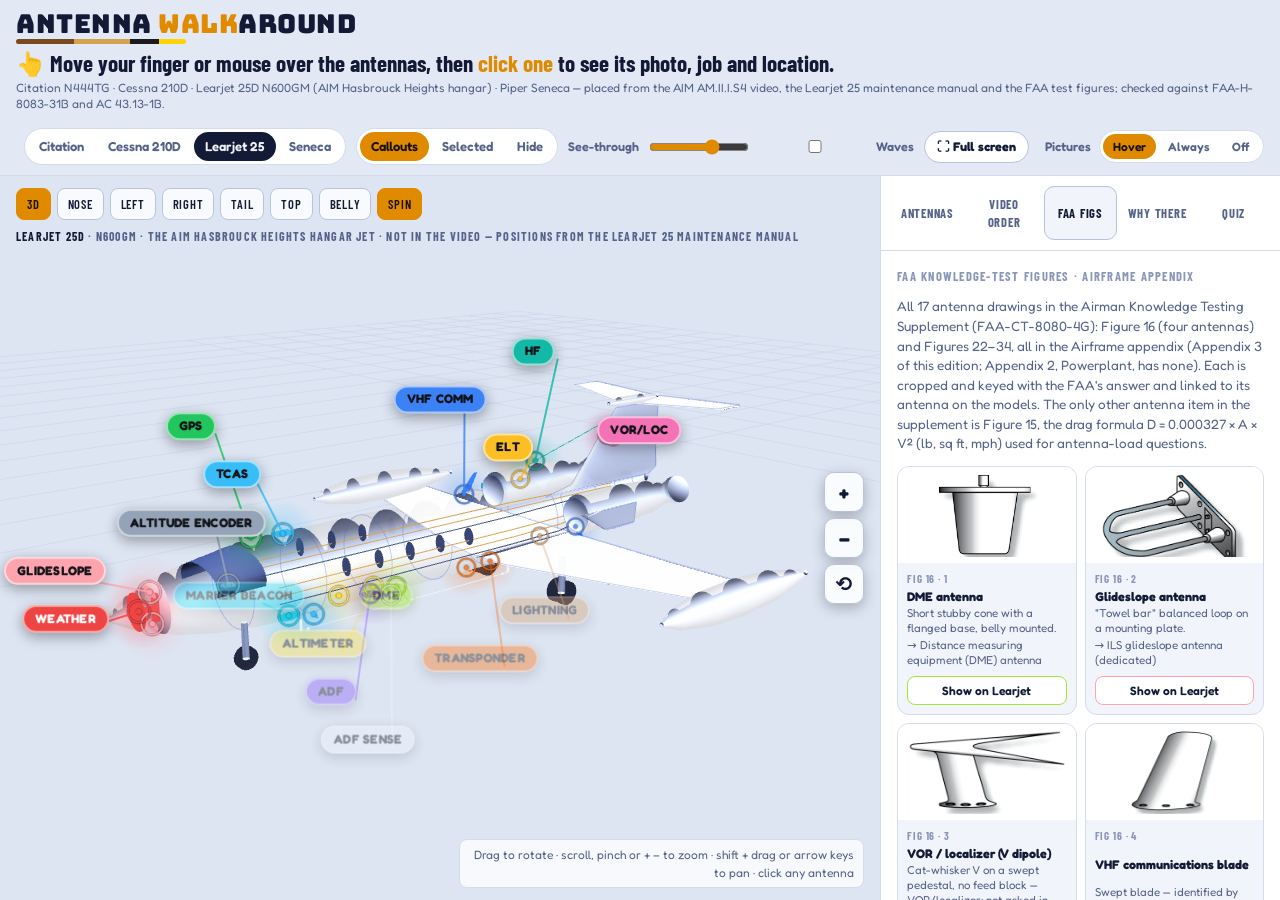
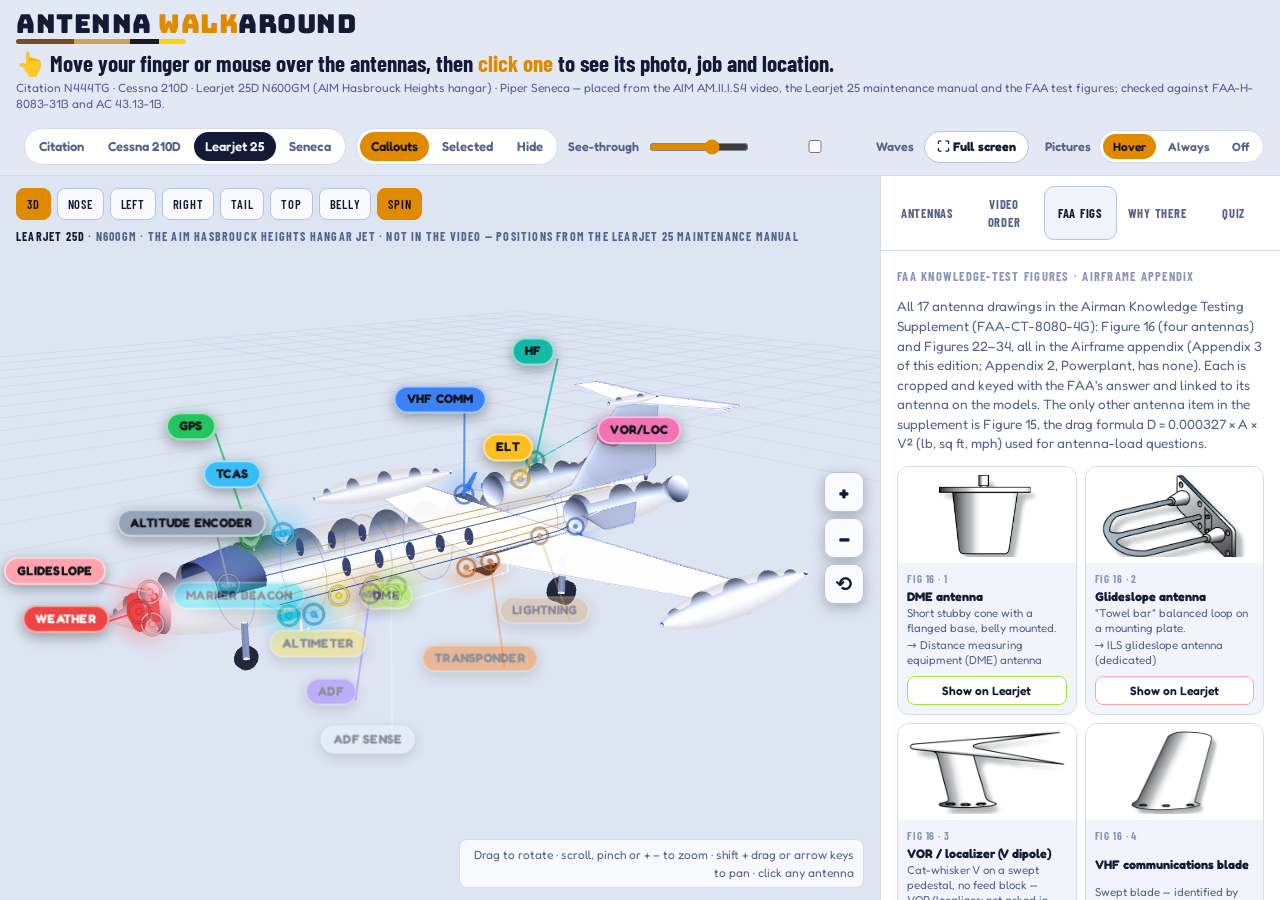
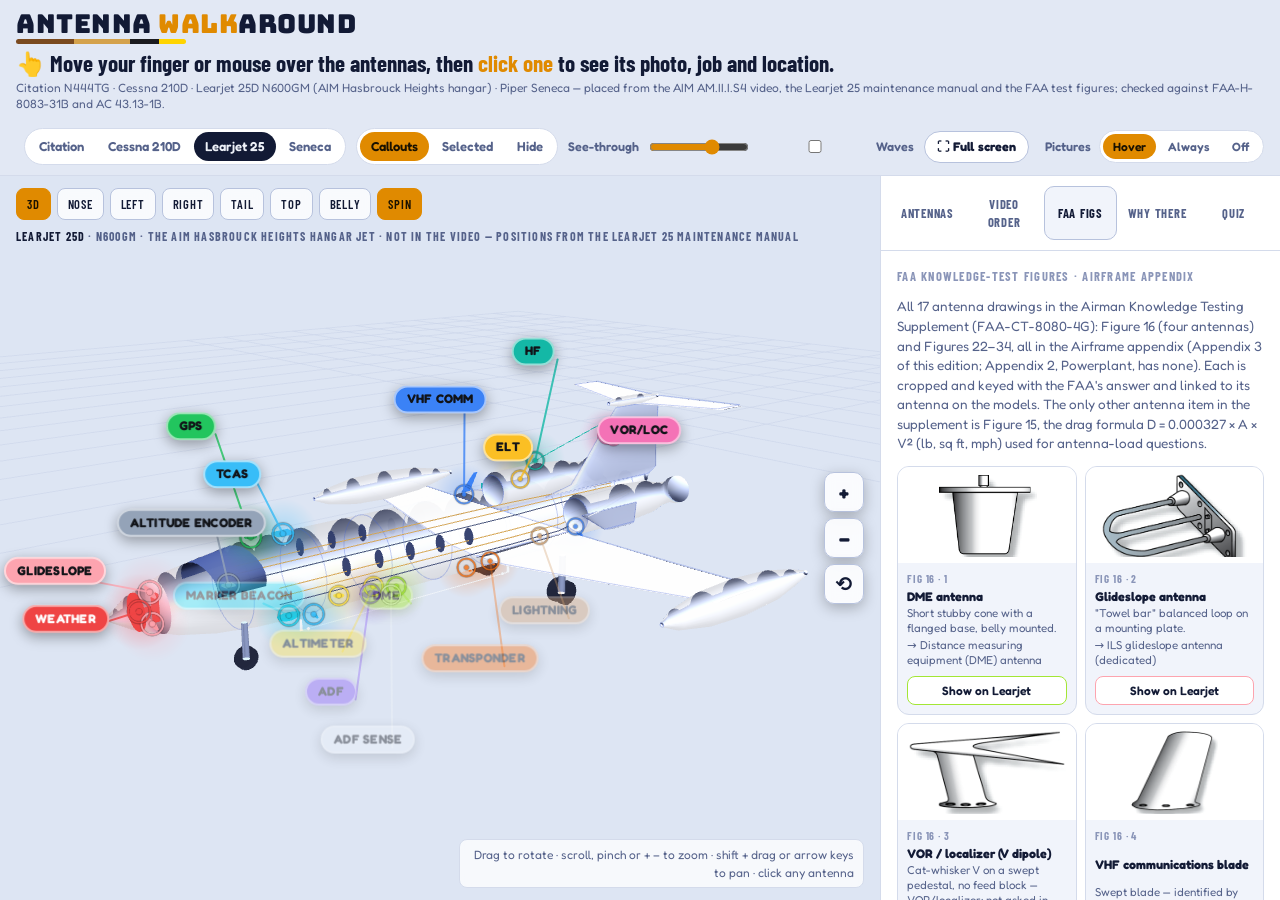
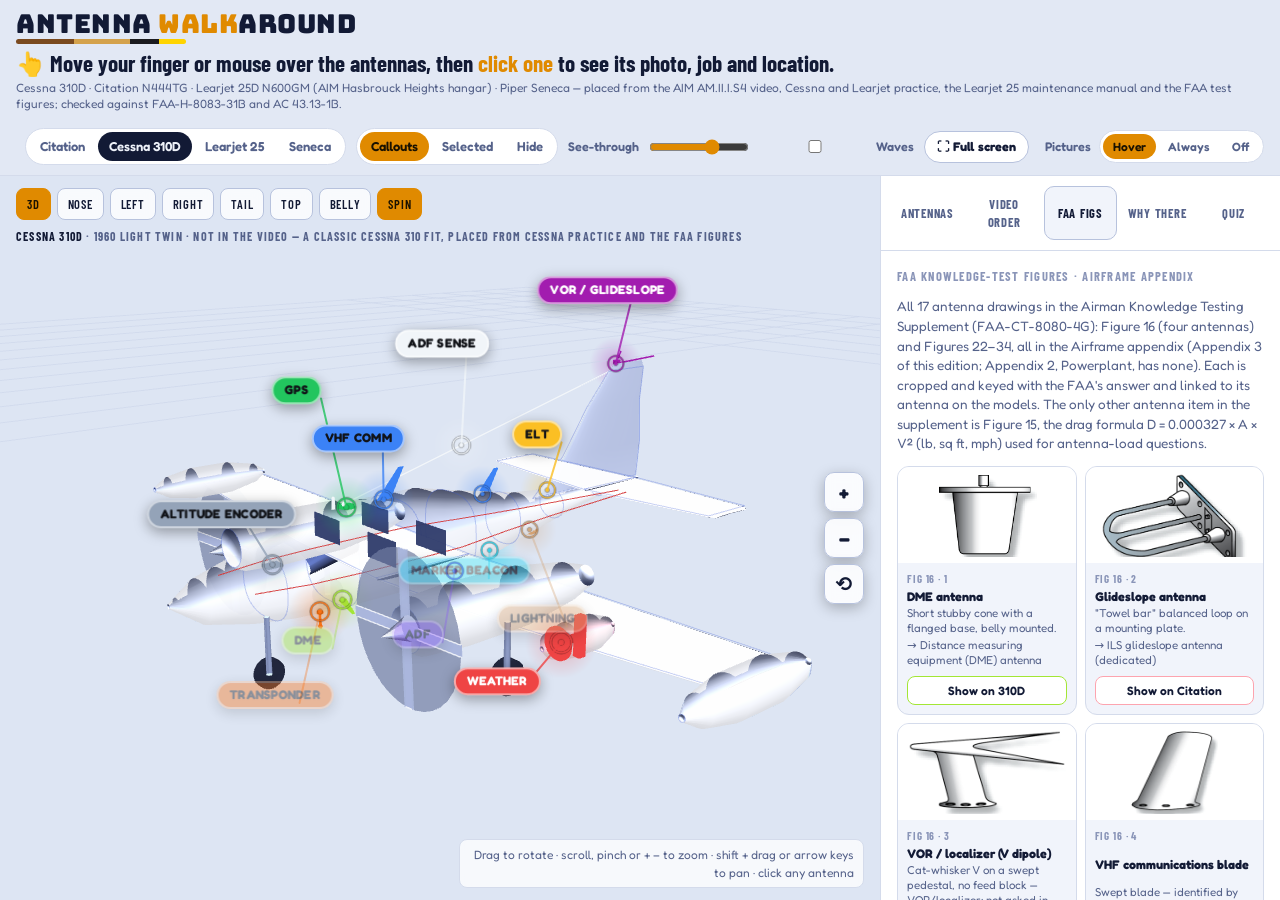
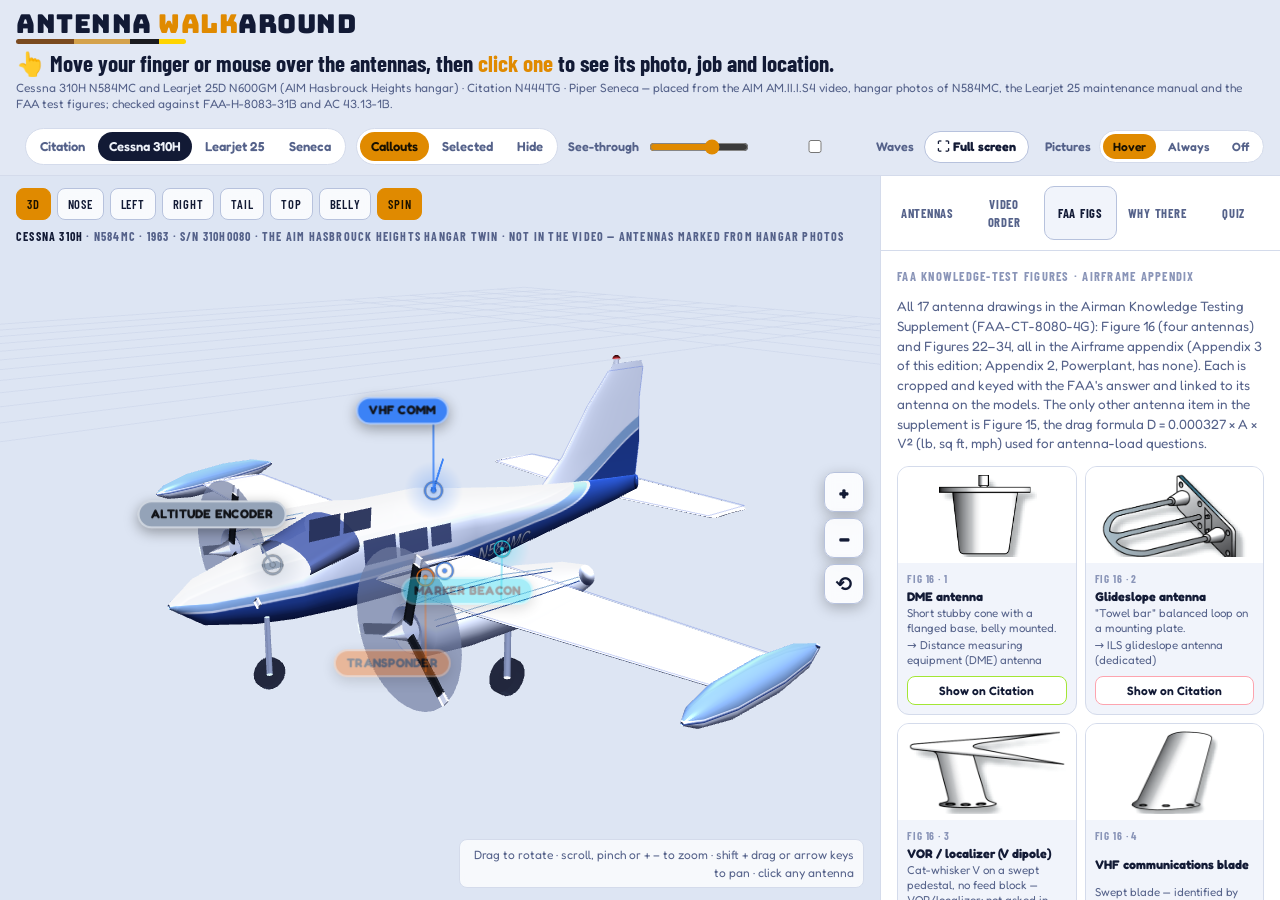
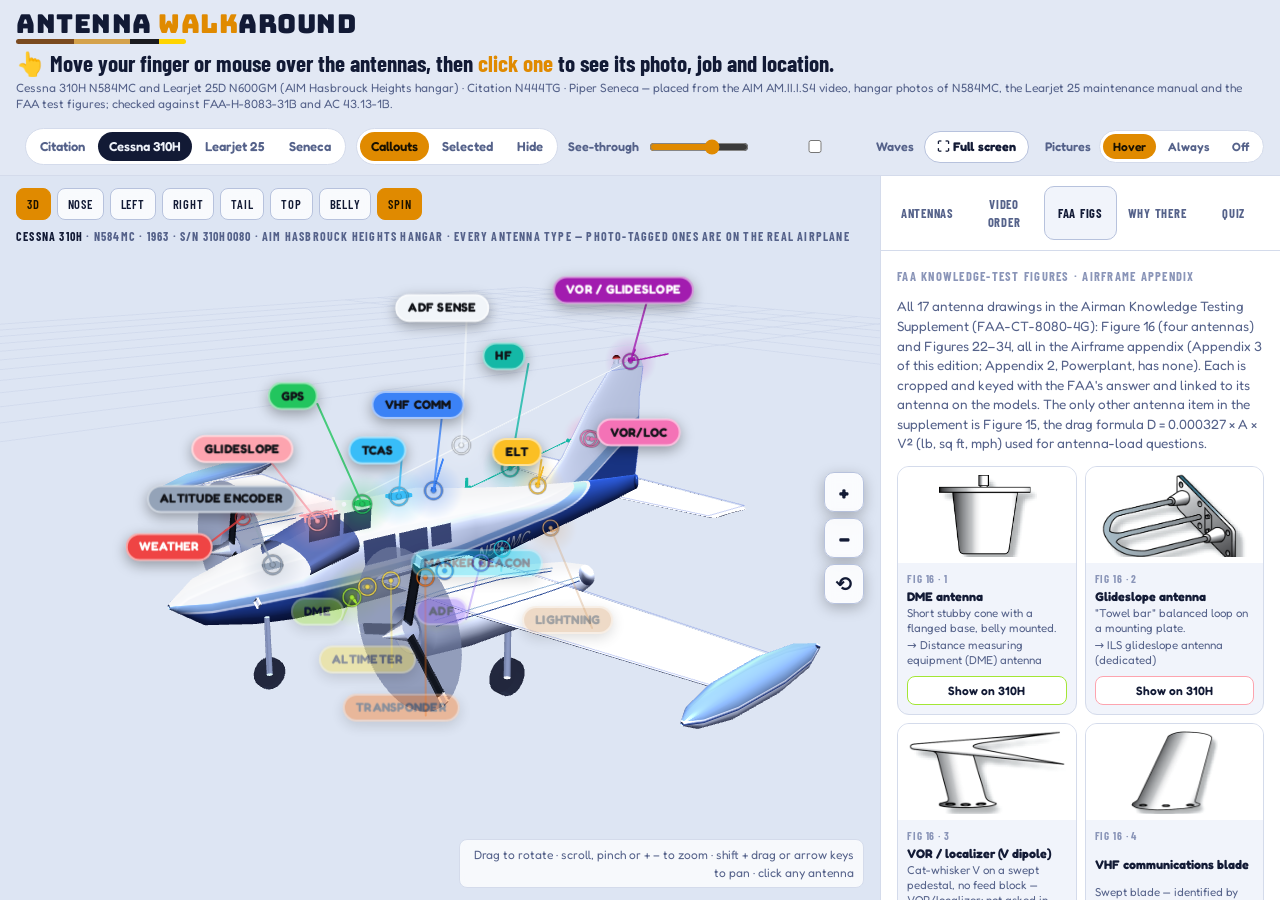
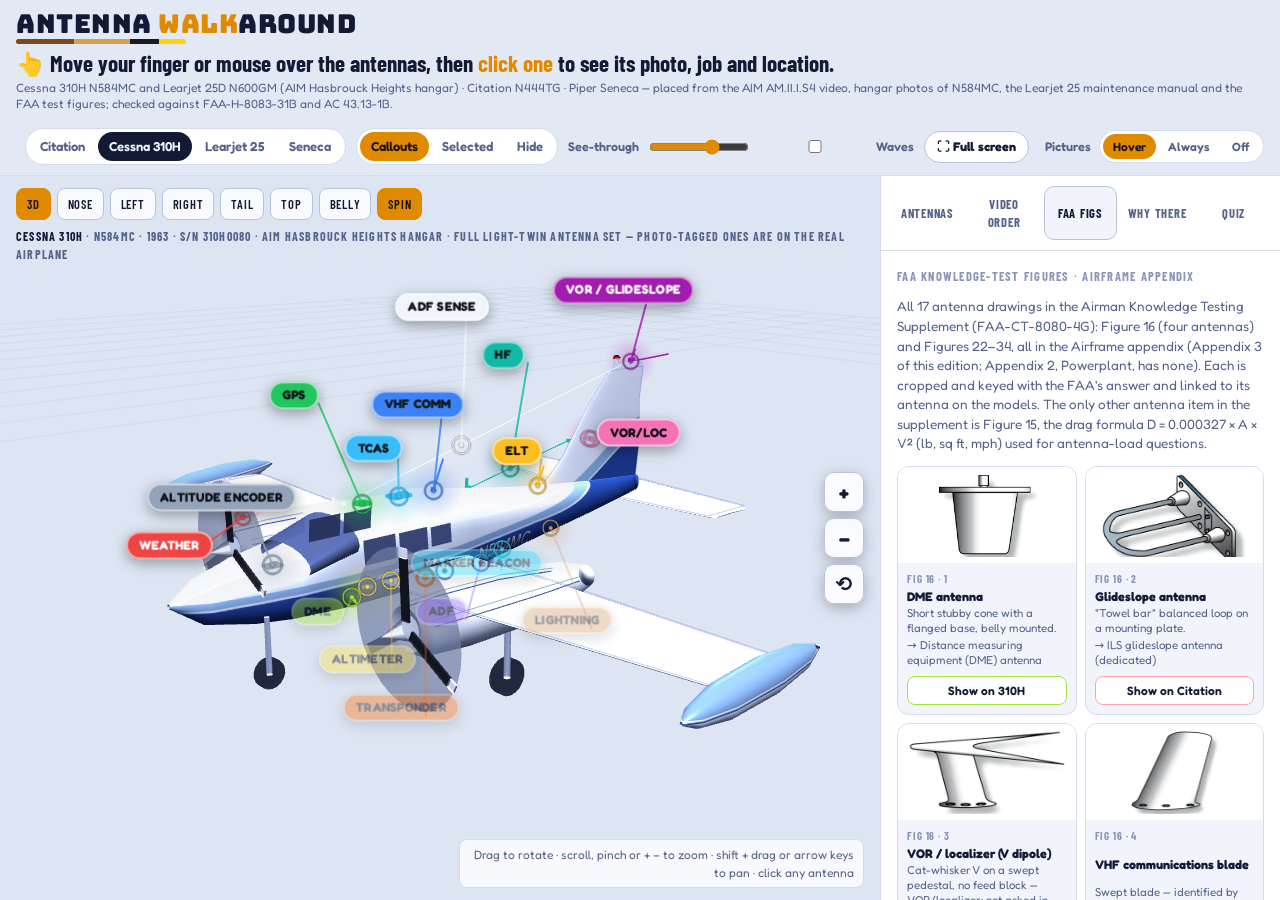
